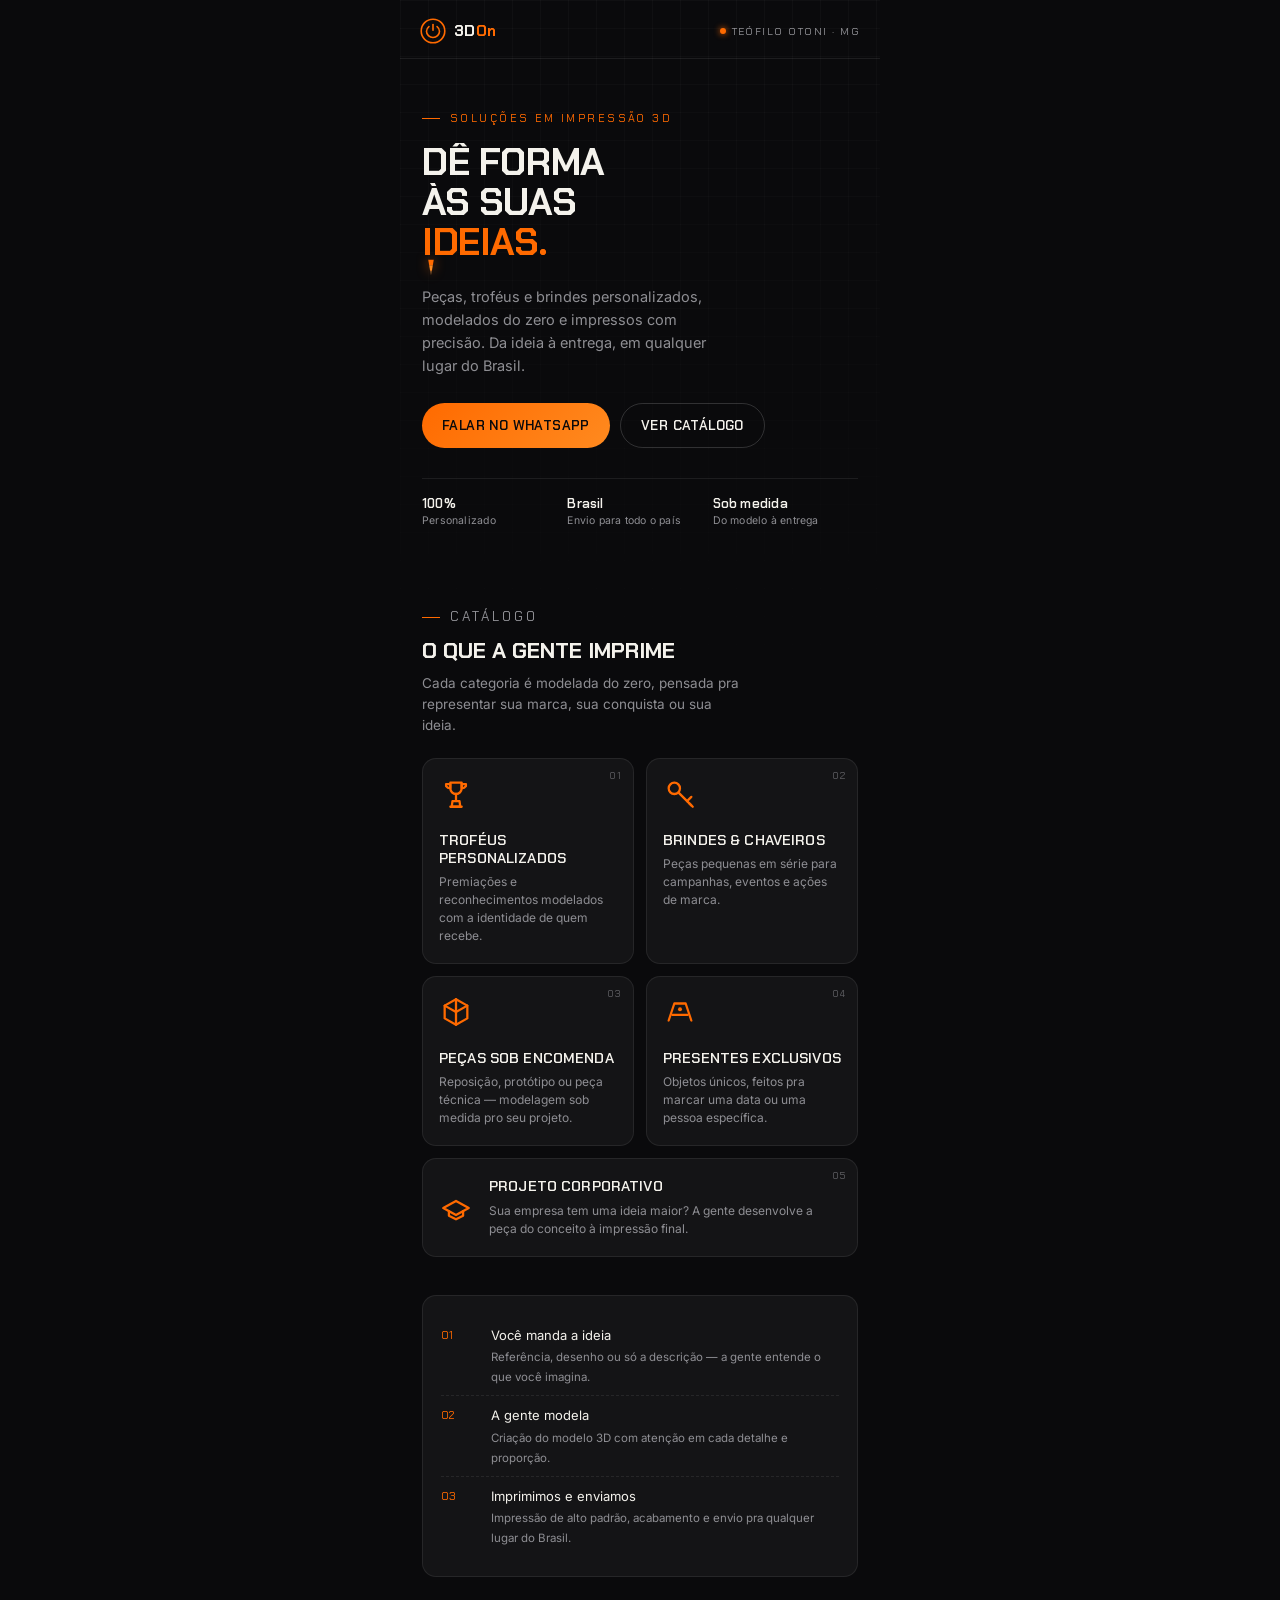
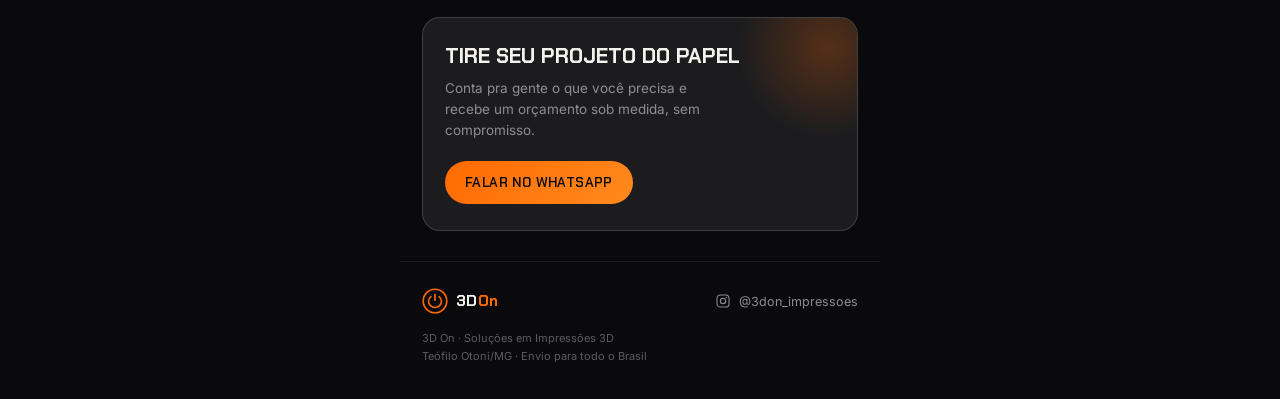
==== index.html @ 4af3b820 "Add 3D On static site" ====
<!DOCTYPE html>
<html lang="pt-BR">

<head>
  <meta charset="UTF-8">
  <meta name="viewport" content="width=device-width, initial-scale=1.0, maximum-scale=1">
  <title>3D On Impressões · Impressão 3D em Teófilo Otoni/MG</title>
  <link rel="preconnect" href="https://fonts.googleapis.com">
  <link rel="preconnect" href="https://fonts.gstatic.com" crossorigin>
  <link
    href="https://fonts.googleapis.com/css2?family=Chakra+Petch:wght@400;500;600;700&family=Inter:wght@400;500;600;700;800&display=swap"
    rel="stylesheet">
  <style>
    :root {
      --bg: #0a0a0c;
      --surface: #141416;
      --surface-2: #1c1c1f;
      --line: rgba(255, 255, 255, .08);
      --line-strong: rgba(255, 255, 255, .16);
      --orange: #ff6a00;
      --orange-2: #ffa64d;
      --white: #f4f2ec;
      --gray: #8e8e93;
      --gray-dim: #5c5c60;
      --radius: 14px;
      --maxw: 480px;
    }

    * {
      margin: 0;
      padding: 0;
      box-sizing: border-box;
    }

    html {
      background: var(--bg);
    }

    body {
      background: var(--bg);
      color: var(--white);
      font-family: 'Inter', sans-serif;
      -webkit-font-smoothing: antialiased;
      max-width: var(--maxw);
      margin: 0 auto;
      position: relative;
      overflow-x: hidden;
    }

    /* faint build-plate grid, always present, ties every section to the print bed */
    body::before {
      content: '';
      position: fixed;
      inset: 0;
      max-width: var(--maxw);
      margin: 0 auto;
      background-image:
        linear-gradient(var(--line) 1px, transparent 1px),
        linear-gradient(90deg, var(--line) 1px, transparent 1px);
      background-size: 28px 28px;
      opacity: .35;
      pointer-events: none;
      z-index: 0;
      mask-image: linear-gradient(to bottom, black, transparent 85%);
    }

    a {
      color: inherit;
      text-decoration: none;
    }

    section {
      position: relative;
      z-index: 1;
    }

    /* ---------- TOP BAR ---------- */
    .topbar {
      display: flex;
      align-items: center;
      justify-content: space-between;
      padding: 18px 20px 14px;
      border-bottom: 1px solid var(--line);
    }

    .topbar-loc {
      font-family: 'Chakra Petch', sans-serif;
      font-size: 10.5px;
      letter-spacing: .14em;
      text-transform: uppercase;
      color: var(--gray);
      display: flex;
      align-items: center;
      gap: 6px;
    }

    .topbar-loc .dot {
      width: 6px;
      height: 6px;
      border-radius: 50%;
      background: var(--orange);
      box-shadow: 0 0 6px var(--orange);
      animation: pulse 2.4s ease-in-out infinite;
    }

    @keyframes pulse {

      0%,
      100% {
        opacity: 1
      }

      50% {
        opacity: .35
      }
    }

    .logo-mark {
      display: flex;
      align-items: center;
      gap: 8px;
    }

    .logo-mark svg {
      width: 26px;
      height: 26px;
      display: block;
    }

    .logo-mark span {
      font-family: 'Chakra Petch', sans-serif;
      font-weight: 700;
      font-size: 15px;
      letter-spacing: .02em;
    }

    .logo-mark span b {
      color: var(--orange);
      font-weight: 700;
    }

    /* ---------- HERO ---------- */
    .hero {
      padding: 52px 22px 34px;
    }

    .eyebrow {
      font-family: 'Chakra Petch', sans-serif;
      font-size: 11px;
      letter-spacing: .22em;
      text-transform: uppercase;
      color: var(--orange);
      margin-bottom: 18px;
      display: flex;
      align-items: center;
      gap: 10px;
    }

    .eyebrow::before {
      content: '';
      width: 18px;
      height: 1px;
      background: var(--orange);
    }

    .print-heading {
      font-family: 'Chakra Petch', sans-serif;
      font-weight: 700;
      font-size: 38px;
      line-height: 1.05;
      letter-spacing: -.01em;
      position: relative;
      text-transform: uppercase;
    }

    .print-heading .row {
      overflow: hidden;
      height: 0;
      animation: openRow .01s linear forwards;
    }

    .print-heading .row span {
      display: block;
      clip-path: inset(0 0 100% 0);
      animation: layerReveal .55s cubic-bezier(.2, .7, .2, 1) forwards;
      animation-delay: calc(var(--i) * .32s + .15s);
    }

    .print-heading .row {
      animation-delay: calc(var(--i) * .32s + .1s);
    }

    @keyframes openRow {
      to {
        height: auto;
      }
    }

    @keyframes layerReveal {
      to {
        clip-path: inset(0 0 0 0);
      }
    }

    .print-heading .accent {
      color: var(--orange);
    }

    .nozzle {
      position: absolute;
      left: -2px;
      top: -6px;
      width: 0;
      height: 0;
      animation: nozzleTravel 1.1s cubic-bezier(.2, .7, .2, 1) forwards;
      animation-delay: .1s;
      z-index: 2;
    }

    .nozzle svg {
      width: 22px;
      height: 22px;
      filter: drop-shadow(0 0 6px rgba(255, 106, 0, .7));
    }

    @keyframes nozzleTravel {
      0% {
        top: -6px;
      }

      100% {
        top: 104px;
      }
    }

    @media (max-width:380px) {
      .print-heading {
        font-size: 32px;
      }

      @keyframes nozzleTravel {
        0% {
          top: -6px;
        }

        100% {
          top: 92px;
        }
      }
    }

    @media (prefers-reduced-motion: reduce) {

      .print-heading .row,
      .print-heading .row span,
      .nozzle {
        animation: none !important;
        height: auto !important;
        clip-path: none !important;
      }

      .nozzle {
        display: none;
      }
    }

    .hero-sub {
      margin-top: 22px;
      color: var(--gray);
      font-size: 14.5px;
      line-height: 1.6;
      max-width: 34ch;
    }

    .hero-actions {
      margin-top: 26px;
      display: flex;
      gap: 10px;
      flex-wrap: wrap;
    }

    .btn {
      font-family: 'Chakra Petch', sans-serif;
      font-size: 13.5px;
      font-weight: 600;
      letter-spacing: .03em;
      text-transform: uppercase;
      padding: 13px 20px;
      border-radius: 999px;
      display: inline-flex;
      align-items: center;
      gap: 8px;
      transition: transform .15s ease, opacity .15s ease;
    }

    .btn:active {
      transform: scale(.97);
    }

    .btn-primary {
      background: linear-gradient(135deg, var(--orange), #ff8a1f);
      color: #0a0a0c;
    }

    .btn-ghost {
      border: 1px solid var(--line-strong);
      color: var(--white);
    }

    .hero-badges {
      margin-top: 30px;
      display: flex;
      gap: 0;
      border-top: 1px solid var(--line);
      padding-top: 16px;
    }

    .hero-badges div {
      flex: 1;
      font-size: 10.5px;
      color: var(--gray);
      letter-spacing: .02em;
      padding-right: 10px;
    }

    .hero-badges b {
      display: block;
      font-family: 'Chakra Petch', sans-serif;
      color: var(--white);
      font-size: 13px;
      font-weight: 600;
      margin-bottom: 2px;
    }

    /* ---------- SECTION HEAD ---------- */
    .section-head {
      padding: 38px 22px 4px;
    }

    .section-head .eyebrow {
      margin-bottom: 8px;
    }

    .section-head h2 {
      font-family: 'Chakra Petch', sans-serif;
      font-size: 22px;
      font-weight: 700;
      text-transform: uppercase;
    }

    .section-head p {
      margin-top: 8px;
      color: var(--gray);
      font-size: 13.5px;
      line-height: 1.55;
      max-width: 36ch;
    }

    /* ---------- CATALOG ---------- */
    .catalog {
      padding: 18px 22px 8px;
      display: grid;
      grid-template-columns: 1fr 1fr;
      gap: 12px;
    }

    .cat-card {
      background: var(--surface);
      border: 1px solid var(--line);
      border-radius: var(--radius);
      padding: 18px 16px;
      position: relative;
      overflow: hidden;
    }

    .cat-card::after {
      content: attr(data-n);
      position: absolute;
      top: 10px;
      right: 12px;
      font-family: 'Chakra Petch', sans-serif;
      font-size: 10px;
      color: var(--gray-dim);
      letter-spacing: .05em;
    }

    .cat-card .icon {
      width: 34px;
      height: 34px;
      margin-bottom: 16px;
      color: var(--orange);
    }

    .cat-card h3 {
      font-family: 'Chakra Petch', sans-serif;
      font-size: 14.5px;
      font-weight: 600;
      text-transform: uppercase;
      letter-spacing: .01em;
      line-height: 1.25;
      margin-bottom: 6px;
    }

    .cat-card p {
      font-size: 12px;
      color: var(--gray);
      line-height: 1.5;
    }

    .cat-card.wide {
      grid-column: 1 / -1;
      display: flex;
      align-items: center;
      gap: 16px;
    }

    .cat-card.wide .icon {
      margin-bottom: 0;
      flex-shrink: 0;
    }

    /* ---------- PROCESS STRIP ---------- */
    .process {
      margin: 30px 22px 8px;
      background: var(--surface);
      border: 1px solid var(--line);
      border-radius: var(--radius);
      padding: 20px 18px;
    }

    .process-row {
      display: flex;
      align-items: flex-start;
      gap: 12px;
      padding: 10px 0;
    }

    .process-row+.process-row {
      border-top: 1px dashed var(--line);
    }

    .process-row .layer {
      font-family: 'Chakra Petch', sans-serif;
      font-size: 11px;
      color: var(--orange);
      width: 38px;
      flex-shrink: 0;
      padding-top: 2px;
    }

    .process-row div p {
      font-size: 13px;
      line-height: 1.5;
      color: var(--white);
    }

    .process-row div span {
      font-size: 11.5px;
      color: var(--gray);
    }

    /* ---------- CTA ---------- */
    .cta {
      margin: 40px 22px 30px;
      background: var(--surface-2);
      border: 1px solid var(--line-strong);
      border-radius: 18px;
      padding: 26px 22px;
      text-align: left;
      position: relative;
      overflow: hidden;
    }

    .cta::before {
      content: '';
      position: absolute;
      width: 180px;
      height: 180px;
      background: radial-gradient(circle, rgba(255, 106, 0, .25), transparent 70%);
      top: -60px;
      right: -60px;
    }

    .cta h2 {
      font-family: 'Chakra Petch', sans-serif;
      font-size: 21px;
      font-weight: 700;
      text-transform: uppercase;
      line-height: 1.15;
      position: relative;
    }

    .cta p {
      margin-top: 10px;
      color: var(--gray);
      font-size: 13.5px;
      line-height: 1.55;
      max-width: 32ch;
      position: relative;
    }

    .cta .hero-actions {
      margin-top: 20px;
      position: relative;
    }

    /* ---------- FOOTER ---------- */
    footer {
      padding: 26px 22px 34px;
      border-top: 1px solid var(--line);
    }

    .footer-top {
      display: flex;
      align-items: center;
      justify-content: space-between;
      margin-bottom: 16px;
    }

    .footer-social {
      display: flex;
      align-items: center;
      gap: 8px;
      color: var(--gray);
      font-size: 12.5px;
    }

    .footer-social svg {
      width: 16px;
      height: 16px;
    }

    footer .meta {
      font-size: 11px;
      color: var(--gray-dim);
      line-height: 1.6;
    }
  </style>
</head>

<body>

  <div class="topbar">
    <div class="logo-mark">
      <svg viewBox="0 0 32 32" fill="none" xmlns="http://www.w3.org/2000/svg">
        <circle cx="16" cy="16" r="14.5" stroke="#ff6a00" stroke-width="2" />
        <path d="M16 8V15" stroke="#ff6a00" stroke-width="2" stroke-linecap="round" />
        <path d="M11 10.5C9.2 11.9 8 14 8 16.4C8 20.6 11.6 24 16 24C20.4 24 24 20.6 24 16.4C24 14 22.8 11.9 21 10.5"
          stroke="#ff6a00" stroke-width="2" stroke-linecap="round" />
      </svg>
      <span>3D<b>On</b></span>
    </div>
    <div class="topbar-loc"><span class="dot"></span>Teófilo Otoni · MG</div>
  </div>

  <section class="hero">
    <p class="eyebrow">Soluções em impressão 3D</p>
    <h1 class="print-heading">
      <span class="row" style="--i:0"><span>Dê forma</span></span>
      <span class="row" style="--i:1"><span>às suas</span></span>
      <span class="row" style="--i:2"><span class="accent">ideias.</span></span>
      <span class="nozzle" aria-hidden="true">
        <svg viewBox="0 0 24 24" fill="none" xmlns="http://www.w3.org/2000/svg">
          <path d="M9 3H15L14 9H10L9 3Z" fill="#ff6a00" />
          <path d="M10 9H14L13 15H11L10 9Z" fill="#ff8a1f" />
          <path d="M11.5 15H12.5L12 20L11.5 15Z" fill="#ffa64d" />
        </svg>
      </span>
    </h1>
    <p class="hero-sub">Peças, troféus e brindes personalizados, modelados do zero e impressos com precisão. Da ideia à
      entrega, em qualquer lugar do Brasil.</p>
    <div class="hero-actions">
      <a class="btn btn-primary"
        href="https://wa.me/5533900000000?text=Ol%C3%A1!%20Quero%20fazer%20um%20or%C3%A7amento%20com%20a%203D%20On."
        target="_blank" rel="noopener">
        Falar no WhatsApp
      </a>
      <a class="btn btn-ghost" href="#catalogo">Ver catálogo</a>
    </div>
    <div class="hero-badges">
      <div><b>100%</b>Personalizado</div>
      <div><b>Brasil</b>Envio para todo o país</div>
      <div><b>Sob medida</b>Do modelo à entrega</div>
    </div>
  </section>

  <div class="section-head" id="catalogo">
    <p class="eyebrow">Catálogo</p>
    <h2>O que a gente imprime</h2>
    <p>Cada categoria é modelada do zero, pensada pra representar sua marca, sua conquista ou sua ideia.</p>
  </div>

  <div class="catalog">
    <div class="cat-card" data-n="01">
      <svg class="icon" viewBox="0 0 24 24" fill="none" stroke="currentColor" stroke-width="1.6" stroke-linecap="round"
        stroke-linejoin="round">
        <path d="M8 4H16V8C16 10.2 14.2 12 12 12C9.8 12 8 10.2 8 8V4Z" />
        <path d="M12 12V17" />
        <path d="M8 21H16" />
        <path d="M9.5 17H14.5L15 21H9L9.5 17Z" />
        <path d="M5 5H8V8C8 8 6 8 5 6.5V5Z" />
        <path d="M19 5H16V8C16 8 18 8 19 6.5V5Z" />
      </svg>
      <h3>Troféus personalizados</h3>
      <p>Premiações e reconhecimentos modelados com a identidade de quem recebe.</p>
    </div>

    <div class="cat-card" data-n="02">
      <svg class="icon" viewBox="0 0 24 24" fill="none" stroke="currentColor" stroke-width="1.6" stroke-linecap="round"
        stroke-linejoin="round">
        <circle cx="8" cy="8" r="4" />
        <path d="M11 11L20 20" />
        <path d="M17 17L20 14" />
        <path d="M18.5 18.5L21 21" />
      </svg>
      <h3>Brindes &amp; chaveiros</h3>
      <p>Peças pequenas em série para campanhas, eventos e ações de marca.</p>
    </div>

    <div class="cat-card" data-n="03">
      <svg class="icon" viewBox="0 0 24 24" fill="none" stroke="currentColor" stroke-width="1.6" stroke-linecap="round"
        stroke-linejoin="round">
        <path d="M12 3L20 7.5V16.5L12 21L4 16.5V7.5L12 3Z" />
        <path d="M12 3V12" />
        <path d="M4 7.5L12 12L20 7.5" />
        <path d="M12 12V21" />
      </svg>
      <h3>Peças sob encomenda</h3>
      <p>Reposição, protótipo ou peça técnica — modelagem sob medida pro seu projeto.</p>
    </div>

    <div class="cat-card" data-n="04">
      <svg class="icon" viewBox="0 0 24 24" fill="none" stroke="currentColor" stroke-width="1.6" stroke-linecap="round"
        stroke-linejoin="round">
        <path d="M4 18L8 6H16L20 18" />
        <path d="M6.5 14H17.5" />
        <circle cx="12" cy="10" r="1.4" fill="currentColor" stroke="none" />
      </svg>
      <h3>Presentes exclusivos</h3>
      <p>Objetos únicos, feitos pra marcar uma data ou uma pessoa específica.</p>
    </div>

    <div class="cat-card wide" data-n="05">
      <svg class="icon" viewBox="0 0 24 24" fill="none" stroke="currentColor" stroke-width="1.6" stroke-linecap="round"
        stroke-linejoin="round">
        <path d="M3 12L12 7L21 12L12 17L3 12Z" />
        <path d="M7 14.2V17.5L12 20L17 17.5V14.2" />
      </svg>
      <div>
        <h3>Projeto corporativo</h3>
        <p>Sua empresa tem uma ideia maior? A gente desenvolve a peça do conceito à impressão final.</p>
      </div>
    </div>
  </div>

  <div class="process">
    <div class="process-row">
      <span class="layer">01</span>
      <div>
        <p>Você manda a ideia</p><span>Referência, desenho ou só a descrição — a gente entende o que você
          imagina.</span>
      </div>
    </div>
    <div class="process-row">
      <span class="layer">02</span>
      <div>
        <p>A gente modela</p><span>Criação do modelo 3D com atenção em cada detalhe e proporção.</span>
      </div>
    </div>
    <div class="process-row">
      <span class="layer">03</span>
      <div>
        <p>Imprimimos e enviamos</p><span>Impressão de alto padrão, acabamento e envio pra qualquer lugar do
          Brasil.</span>
      </div>
    </div>
  </div>

  <div class="cta">
    <h2>Tire seu projeto do papel</h2>
    <p>Conta pra gente o que você precisa e recebe um orçamento sob medida, sem compromisso.</p>
    <div class="hero-actions">
      <a class="btn btn-primary"
        href="https://wa.me/5533900000000?text=Ol%C3%A1!%20Quero%20fazer%20um%20or%C3%A7amento%20com%20a%203D%20On."
        target="_blank" rel="noopener">
        Falar no WhatsApp
      </a>
    </div>
  </div>

  <footer>
    <div class="footer-top">
      <div class="logo-mark">
        <svg viewBox="0 0 32 32" fill="none" xmlns="http://www.w3.org/2000/svg">
          <circle cx="16" cy="16" r="14.5" stroke="#ff6a00" stroke-width="2" />
          <path d="M16 8V15" stroke="#ff6a00" stroke-width="2" stroke-linecap="round" />
          <path d="M11 10.5C9.2 11.9 8 14 8 16.4C8 20.6 11.6 24 16 24C20.4 24 24 20.6 24 16.4C24 14 22.8 11.9 21 10.5"
            stroke="#ff6a00" stroke-width="2" stroke-linecap="round" />
        </svg>
        <span>3D<b>On</b></span>
      </div>
      <a class="footer-social" href="https://www.instagram.com/3don_impressoes" target="_blank" rel="noopener">
        <svg viewBox="0 0 24 24" fill="none" stroke="currentColor" stroke-width="1.6">
          <rect x="3" y="3" width="18" height="18" rx="5" />
          <circle cx="12" cy="12" r="4" />
          <circle cx="17.2" cy="6.8" r="1" fill="currentColor" stroke="none" />
        </svg>
        @3don_impressoes
      </a>
    </div>
    <p class="meta">3D On · Soluções em Impressões 3D<br>Teófilo Otoni/MG · Envio para todo o Brasil</p>
  </footer>

</body>

</html>
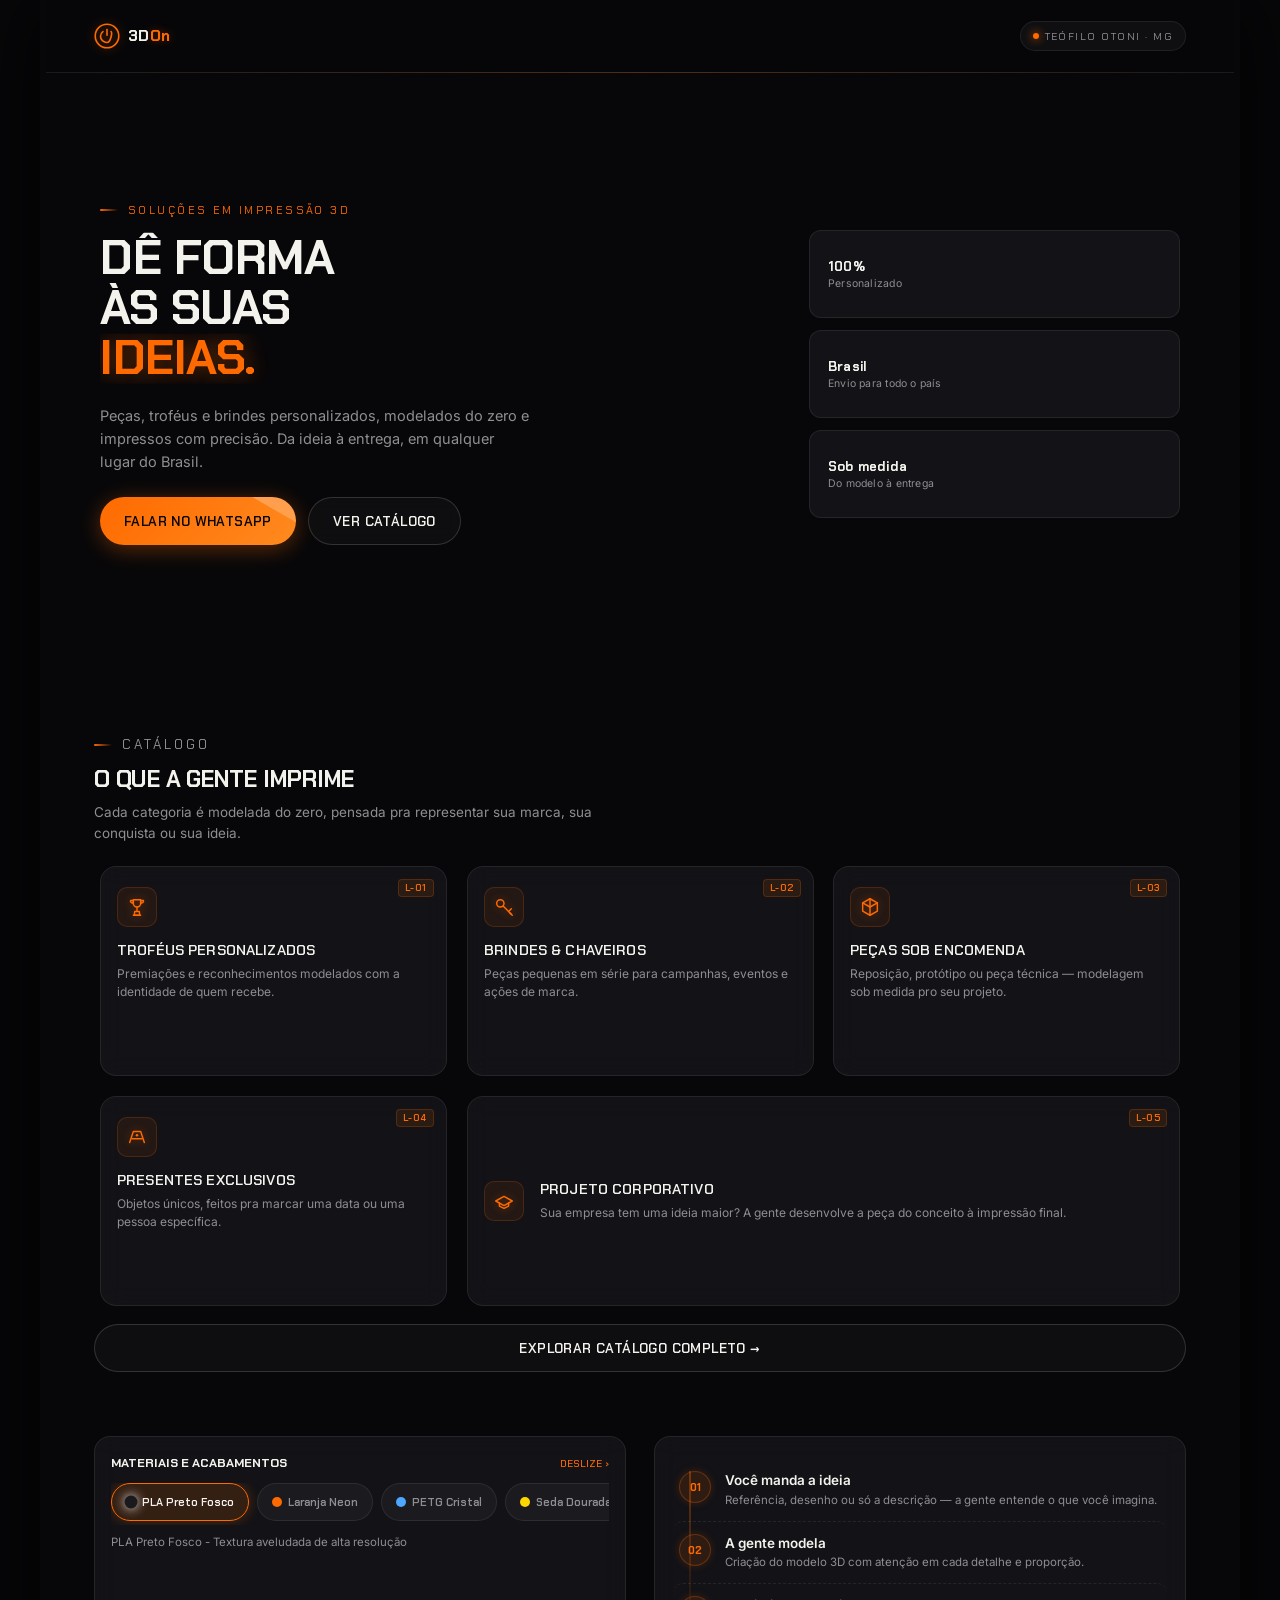
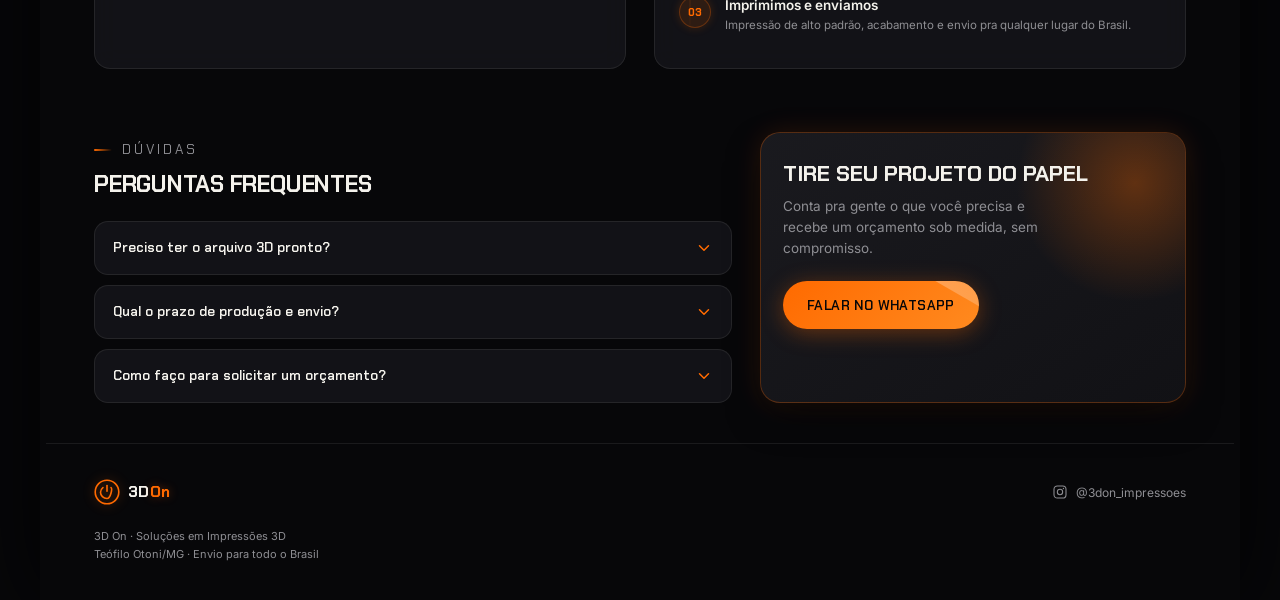
==== commit eeffb82b: "Publish 3D On static site" ====
--- a/index.html
+++ b/index.html
@@ -4,713 +4,1966 @@
 <head>
   <meta charset="UTF-8">
   <meta name="viewport" content="width=device-width, initial-scale=1.0, maximum-scale=1">
-  <title>3D On Impressões · Impressão 3D em Teófilo Otoni/MG</title>
+  <title>3D On Impressões · Impressão 3D e Catálogo de Produtos em Teófilo Otoni/MG</title>
+  <meta name="description" content="Impressão 3D personalizada e catálogo de produtos em Teófilo Otoni/MG. Troféus, brindes, peças sob encomenda e projetos corporativos. Envio para todo o Brasil.">
+  <link rel="icon" href="assets/icons/favicon.svg" type="image/svg+xml">
   <link rel="preconnect" href="https://fonts.googleapis.com">
   <link rel="preconnect" href="https://fonts.gstatic.com" crossorigin>
   <link
     href="https://fonts.googleapis.com/css2?family=Chakra+Petch:wght@400;500;600;700&family=Inter:wght@400;500;600;700;800&display=swap"
     rel="stylesheet">
-  <style>
-    :root {
-      --bg: #0a0a0c;
-      --surface: #141416;
-      --surface-2: #1c1c1f;
-      --line: rgba(255, 255, 255, .08);
-      --line-strong: rgba(255, 255, 255, .16);
-      --orange: #ff6a00;
-      --orange-2: #ffa64d;
-      --white: #f4f2ec;
-      --gray: #8e8e93;
-      --gray-dim: #5c5c60;
-      --radius: 14px;
-      --maxw: 480px;
-    }
-
-    * {
-      margin: 0;
-      padding: 0;
-      box-sizing: border-box;
-    }
-
-    html {
-      background: var(--bg);
-    }
-
-    body {
-      background: var(--bg);
-      color: var(--white);
-      font-family: 'Inter', sans-serif;
-      -webkit-font-smoothing: antialiased;
-      max-width: var(--maxw);
-      margin: 0 auto;
-      position: relative;
-      overflow-x: hidden;
-    }
-
-    /* faint build-plate grid, always present, ties every section to the print bed */
-    body::before {
-      content: '';
-      position: fixed;
-      inset: 0;
-      max-width: var(--maxw);
-      margin: 0 auto;
-      background-image:
-        linear-gradient(var(--line) 1px, transparent 1px),
-        linear-gradient(90deg, var(--line) 1px, transparent 1px);
-      background-size: 28px 28px;
-      opacity: .35;
-      pointer-events: none;
-      z-index: 0;
-      mask-image: linear-gradient(to bottom, black, transparent 85%);
-    }
-
-    a {
-      color: inherit;
-      text-decoration: none;
-    }
-
-    section {
-      position: relative;
-      z-index: 1;
-    }
-
-    /* ---------- TOP BAR ---------- */
-    .topbar {
-      display: flex;
-      align-items: center;
-      justify-content: space-between;
-      padding: 18px 20px 14px;
-      border-bottom: 1px solid var(--line);
-    }
-
-    .topbar-loc {
-      font-family: 'Chakra Petch', sans-serif;
-      font-size: 10.5px;
-      letter-spacing: .14em;
-      text-transform: uppercase;
-      color: var(--gray);
-      display: flex;
-      align-items: center;
-      gap: 6px;
-    }
-
-    .topbar-loc .dot {
-      width: 6px;
-      height: 6px;
-      border-radius: 50%;
-      background: var(--orange);
-      box-shadow: 0 0 6px var(--orange);
-      animation: pulse 2.4s ease-in-out infinite;
-    }
-
-    @keyframes pulse {
-
-      0%,
-      100% {
-        opacity: 1
-      }
-
-      50% {
-        opacity: .35
-      }
-    }
-
-    .logo-mark {
-      display: flex;
-      align-items: center;
-      gap: 8px;
-    }
-
-    .logo-mark svg {
-      width: 26px;
-      height: 26px;
-      display: block;
-    }
-
-    .logo-mark span {
-      font-family: 'Chakra Petch', sans-serif;
-      font-weight: 700;
-      font-size: 15px;
-      letter-spacing: .02em;
-    }
-
-    .logo-mark span b {
-      color: var(--orange);
-      font-weight: 700;
-    }
-
-    /* ---------- HERO ---------- */
-    .hero {
-      padding: 52px 22px 34px;
-    }
-
-    .eyebrow {
-      font-family: 'Chakra Petch', sans-serif;
-      font-size: 11px;
-      letter-spacing: .22em;
-      text-transform: uppercase;
-      color: var(--orange);
-      margin-bottom: 18px;
-      display: flex;
-      align-items: center;
-      gap: 10px;
-    }
-
-    .eyebrow::before {
-      content: '';
-      width: 18px;
-      height: 1px;
-      background: var(--orange);
-    }
-
-    .print-heading {
-      font-family: 'Chakra Petch', sans-serif;
-      font-weight: 700;
-      font-size: 38px;
-      line-height: 1.05;
-      letter-spacing: -.01em;
-      position: relative;
-      text-transform: uppercase;
-    }
-
-    .print-heading .row {
-      overflow: hidden;
-      height: 0;
-      animation: openRow .01s linear forwards;
-    }
-
-    .print-heading .row span {
-      display: block;
-      clip-path: inset(0 0 100% 0);
-      animation: layerReveal .55s cubic-bezier(.2, .7, .2, 1) forwards;
-      animation-delay: calc(var(--i) * .32s + .15s);
-    }
-
-    .print-heading .row {
-      animation-delay: calc(var(--i) * .32s + .1s);
-    }
-
-    @keyframes openRow {
-      to {
-        height: auto;
-      }
-    }
-
-    @keyframes layerReveal {
-      to {
-        clip-path: inset(0 0 0 0);
-      }
-    }
-
-    .print-heading .accent {
-      color: var(--orange);
-    }
-
-    .nozzle {
-      position: absolute;
-      left: -2px;
-      top: -6px;
-      width: 0;
-      height: 0;
-      animation: nozzleTravel 1.1s cubic-bezier(.2, .7, .2, 1) forwards;
-      animation-delay: .1s;
-      z-index: 2;
-    }
-
-    .nozzle svg {
-      width: 22px;
-      height: 22px;
-      filter: drop-shadow(0 0 6px rgba(255, 106, 0, .7));
-    }
-
-    @keyframes nozzleTravel {
-      0% {
-        top: -6px;
-      }
-
-      100% {
-        top: 104px;
-      }
-    }
-
-    @media (max-width:380px) {
-      .print-heading {
-        font-size: 32px;
-      }
-
-      @keyframes nozzleTravel {
-        0% {
-          top: -6px;
-        }
-
-        100% {
-          top: 92px;
-        }
-      }
-    }
-
-    @media (prefers-reduced-motion: reduce) {
-
-      .print-heading .row,
-      .print-heading .row span,
-      .nozzle {
-        animation: none !important;
-        height: auto !important;
-        clip-path: none !important;
-      }
-
-      .nozzle {
-        display: none;
-      }
-    }
-
-    .hero-sub {
-      margin-top: 22px;
-      color: var(--gray);
-      font-size: 14.5px;
-      line-height: 1.6;
-      max-width: 34ch;
-    }
-
-    .hero-actions {
-      margin-top: 26px;
-      display: flex;
-      gap: 10px;
-      flex-wrap: wrap;
-    }
-
-    .btn {
-      font-family: 'Chakra Petch', sans-serif;
-      font-size: 13.5px;
-      font-weight: 600;
-      letter-spacing: .03em;
-      text-transform: uppercase;
-      padding: 13px 20px;
-      border-radius: 999px;
-      display: inline-flex;
-      align-items: center;
-      gap: 8px;
-      transition: transform .15s ease, opacity .15s ease;
-    }
-
-    .btn:active {
-      transform: scale(.97);
-    }
-
-    .btn-primary {
-      background: linear-gradient(135deg, var(--orange), #ff8a1f);
-      color: #0a0a0c;
-    }
-
-    .btn-ghost {
-      border: 1px solid var(--line-strong);
-      color: var(--white);
-    }
-
-    .hero-badges {
-      margin-top: 30px;
-      display: flex;
-      gap: 0;
-      border-top: 1px solid var(--line);
-      padding-top: 16px;
-    }
-
-    .hero-badges div {
-      flex: 1;
-      font-size: 10.5px;
-      color: var(--gray);
-      letter-spacing: .02em;
-      padding-right: 10px;
-    }
-
-    .hero-badges b {
-      display: block;
-      font-family: 'Chakra Petch', sans-serif;
-      color: var(--white);
-      font-size: 13px;
-      font-weight: 600;
-      margin-bottom: 2px;
-    }
-
-    /* ---------- SECTION HEAD ---------- */
-    .section-head {
-      padding: 38px 22px 4px;
-    }
-
-    .section-head .eyebrow {
-      margin-bottom: 8px;
-    }
-
-    .section-head h2 {
-      font-family: 'Chakra Petch', sans-serif;
-      font-size: 22px;
-      font-weight: 700;
-      text-transform: uppercase;
-    }
-
-    .section-head p {
-      margin-top: 8px;
-      color: var(--gray);
-      font-size: 13.5px;
-      line-height: 1.55;
-      max-width: 36ch;
-    }
-
-    /* ---------- CATALOG ---------- */
-    .catalog {
-      padding: 18px 22px 8px;
-      display: grid;
-      grid-template-columns: 1fr 1fr;
-      gap: 12px;
-    }
-
-    .cat-card {
-      background: var(--surface);
-      border: 1px solid var(--line);
-      border-radius: var(--radius);
-      padding: 18px 16px;
-      position: relative;
-      overflow: hidden;
-    }
-
-    .cat-card::after {
-      content: attr(data-n);
-      position: absolute;
-      top: 10px;
-      right: 12px;
-      font-family: 'Chakra Petch', sans-serif;
-      font-size: 10px;
-      color: var(--gray-dim);
-      letter-spacing: .05em;
-    }
-
-    .cat-card .icon {
-      width: 34px;
-      height: 34px;
-      margin-bottom: 16px;
-      color: var(--orange);
-    }
-
-    .cat-card h3 {
-      font-family: 'Chakra Petch', sans-serif;
-      font-size: 14.5px;
-      font-weight: 600;
-      text-transform: uppercase;
-      letter-spacing: .01em;
-      line-height: 1.25;
-      margin-bottom: 6px;
-    }
-
-    .cat-card p {
-      font-size: 12px;
-      color: var(--gray);
-      line-height: 1.5;
-    }
-
-    .cat-card.wide {
-      grid-column: 1 / -1;
-      display: flex;
-      align-items: center;
-      gap: 16px;
-    }
-
-    .cat-card.wide .icon {
-      margin-bottom: 0;
-      flex-shrink: 0;
-    }
-
-    /* ---------- PROCESS STRIP ---------- */
-    .process {
-      margin: 30px 22px 8px;
-      background: var(--surface);
-      border: 1px solid var(--line);
-      border-radius: var(--radius);
-      padding: 20px 18px;
-    }
-
-    .process-row {
-      display: flex;
-      align-items: flex-start;
-      gap: 12px;
-      padding: 10px 0;
-    }
-
-    .process-row+.process-row {
-      border-top: 1px dashed var(--line);
-    }
-
-    .process-row .layer {
-      font-family: 'Chakra Petch', sans-serif;
-      font-size: 11px;
-      color: var(--orange);
-      width: 38px;
-      flex-shrink: 0;
-      padding-top: 2px;
-    }
-
-    .process-row div p {
-      font-size: 13px;
-      line-height: 1.5;
-      color: var(--white);
-    }
-
-    .process-row div span {
-      font-size: 11.5px;
-      color: var(--gray);
-    }
-
-    /* ---------- CTA ---------- */
-    .cta {
-      margin: 40px 22px 30px;
-      background: var(--surface-2);
-      border: 1px solid var(--line-strong);
-      border-radius: 18px;
-      padding: 26px 22px;
-      text-align: left;
-      position: relative;
-      overflow: hidden;
-    }
-
-    .cta::before {
-      content: '';
-      position: absolute;
-      width: 180px;
-      height: 180px;
-      background: radial-gradient(circle, rgba(255, 106, 0, .25), transparent 70%);
-      top: -60px;
-      right: -60px;
-    }
-
-    .cta h2 {
-      font-family: 'Chakra Petch', sans-serif;
-      font-size: 21px;
-      font-weight: 700;
-      text-transform: uppercase;
-      line-height: 1.15;
-      position: relative;
-    }
-
-    .cta p {
-      margin-top: 10px;
-      color: var(--gray);
-      font-size: 13.5px;
-      line-height: 1.55;
-      max-width: 32ch;
-      position: relative;
-    }
-
-    .cta .hero-actions {
-      margin-top: 20px;
-      position: relative;
-    }
-
-    /* ---------- FOOTER ---------- */
-    footer {
-      padding: 26px 22px 34px;
-      border-top: 1px solid var(--line);
-    }
-
-    .footer-top {
-      display: flex;
-      align-items: center;
-      justify-content: space-between;
-      margin-bottom: 16px;
-    }
-
-    .footer-social {
-      display: flex;
-      align-items: center;
-      gap: 8px;
-      color: var(--gray);
-      font-size: 12.5px;
-    }
-
-    .footer-social svg {
-      width: 16px;
-      height: 16px;
-    }
-
-    footer .meta {
-      font-size: 11px;
-      color: var(--gray-dim);
-      line-height: 1.6;
-    }
-  </style>
+  <link rel="stylesheet" href="style.css">
+  <script src="script.js" defer></script>
 </head>
 
-<body>
-
+<body id="topo" data-view="home">
+
+  <!-- Scroll Progress Bar -->
+  <div class="scroll-progress"><div class="scroll-progress-fill" id="scrollFill"></div></div>
+
+  <!-- Sticky Top Bar -->
   <div class="topbar">
+    <a href="#inicio" class="back-btn ripple-host" id="backBtn" aria-label="Voltar para Início">
+      ← Início
+    </a>
     <div class="logo-mark">
       <svg viewBox="0 0 32 32" fill="none" xmlns="http://www.w3.org/2000/svg">
         <circle cx="16" cy="16" r="14.5" stroke="#ff6a00" stroke-width="2" />
         <path d="M16 8V15" stroke="#ff6a00" stroke-width="2" stroke-linecap="round" />
-        <path d="M11 10.5C9.2 11.9 8 14 8 16.4C8 20.6 11.6 24 16 24C20.4 24 24 20.6 24 16.4C24 14 22.8 11.9 21 10.5"
+        <path d="M11 10.5C9.2 11.9 8 14 8 16.4C8 20.6 11.6 24 16 24C20.4 24 22.8 11.9 21 10.5"
           stroke="#ff6a00" stroke-width="2" stroke-linecap="round" />
       </svg>
       <span>3D<b>On</b></span>
     </div>
-    <div class="topbar-loc"><span class="dot"></span>Teófilo Otoni · MG</div>
+    <div class="topbar-loc" id="topbarLoc"><span class="dot"></span>Teófilo Otoni · MG</div>
   </div>
 
+  <!-- HOME VIEW MAIN -->
+  <main class="home-main" id="viewHome">
+
+
+
+  <!-- Hero Section -->
   <section class="hero">
-    <p class="eyebrow">Soluções em impressão 3D</p>
-    <h1 class="print-heading">
-      <span class="row" style="--i:0"><span>Dê forma</span></span>
-      <span class="row" style="--i:1"><span>às suas</span></span>
-      <span class="row" style="--i:2"><span class="accent">ideias.</span></span>
-      <span class="nozzle" aria-hidden="true">
-        <svg viewBox="0 0 24 24" fill="none" xmlns="http://www.w3.org/2000/svg">
-          <path d="M9 3H15L14 9H10L9 3Z" fill="#ff6a00" />
-          <path d="M10 9H14L13 15H11L10 9Z" fill="#ff8a1f" />
-          <path d="M11.5 15H12.5L12 20L11.5 15Z" fill="#ffa64d" />
-        </svg>
-      </span>
-    </h1>
-    <p class="hero-sub">Peças, troféus e brindes personalizados, modelados do zero e impressos com precisão. Da ideia à
-      entrega, em qualquer lugar do Brasil.</p>
+    <div class="hero-copy">
+      <p class="eyebrow">Soluções em impressão 3D</p>
+      <h1 class="print-heading">
+        <span class="row" style="--i:0"><span>Dê forma</span></span>
+        <span class="row" style="--i:1"><span>às suas</span></span>
+        <span class="row" style="--i:2"><span class="accent">ideias.</span></span>
+
+      </h1>
+      <p class="hero-sub">Peças, troféus e brindes personalizados, modelados do zero e impressos com precisão. Da ideia à
+        entrega, em qualquer lugar do Brasil.</p>
+      <div class="hero-actions">
+        <a class="btn btn-primary ripple-host"
+          href="https://wa.me/5533900000000?text=Ol%C3%A1!%20Quero%20fazer%20um%20or%C3%A7amento%20com%20a%203D%20On."
+          target="_blank" rel="noopener">
+          Falar no WhatsApp
+        </a>
+        <a class="btn btn-ghost ripple-host" href="#catalogo-completo">Ver catálogo</a>
+      </div>
+    </div>
+    <div class="hero-badges reveal" aria-label="Diferenciais da 3D On">
+      <div><b>100%</b>Personalizado</div>
+      <div><b>Brasil</b>Envio para todo o país</div>
+      <div><b>Sob medida</b>Do modelo à entrega</div>
+    </div>
+  </section>
+
+  <!-- Catalog Section -->
+  <div class="section-head reveal" id="catalogo">
+    <p class="eyebrow">Catálogo</p>
+    <h2>O que a gente imprime</h2>
+    <p>Cada categoria é modelada do zero, pensada pra representar sua marca, sua conquista ou sua ideia.</p>
+  </div>
+
+  <div class="swipe-hint">
+    <img src="assets/icons/swipe-arrow-right.svg" alt="" aria-hidden="true">
+    Deslize para ver mais
+  </div>
+
+  <div class="catalog" id="catalogScroll">
+    <div class="cat-card reveal reveal-delay-1 ripple-host" data-n="01">
+      <div class="icon-box">
+        <img class="icon" src="assets/icons/category-trophy.svg" alt="" aria-hidden="true">
+      </div>
+      <h3>Troféus personalizados</h3>
+      <div class="card-details" id="home-card-details-1">
+        <div class="card-details-inner">
+          <p>Premiações e reconhecimentos modelados com a identidade de quem recebe.</p>
+        </div>
+      </div>
+      <button class="card-details-toggle" type="button" aria-expanded="false" aria-controls="home-card-details-1">
+        <span>Ver detalhes</span>
+        <img src="assets/icons/chevron-down.svg" alt="" aria-hidden="true">
+      </button>
+    </div>
+
+    <div class="cat-card reveal reveal-delay-2 ripple-host" data-n="02">
+      <div class="icon-box">
+        <img class="icon" src="assets/icons/category-keychain.svg" alt="" aria-hidden="true">
+      </div>
+      <h3>Brindes &amp; chaveiros</h3>
+      <div class="card-details" id="home-card-details-2">
+        <div class="card-details-inner">
+          <p>Peças pequenas em série para campanhas, eventos e ações de marca.</p>
+        </div>
+      </div>
+      <button class="card-details-toggle" type="button" aria-expanded="false" aria-controls="home-card-details-2">
+        <span>Ver detalhes</span>
+        <img src="assets/icons/chevron-down.svg" alt="" aria-hidden="true">
+      </button>
+    </div>
+
+    <div class="cat-card reveal reveal-delay-1 ripple-host" data-n="03">
+      <div class="icon-box">
+        <img class="icon" src="assets/icons/category-cube.svg" alt="" aria-hidden="true">
+      </div>
+      <h3>Peças sob encomenda</h3>
+      <div class="card-details" id="home-card-details-3">
+        <div class="card-details-inner">
+          <p>Reposição, protótipo ou peça técnica — modelagem sob medida pro seu projeto.</p>
+        </div>
+      </div>
+      <button class="card-details-toggle" type="button" aria-expanded="false" aria-controls="home-card-details-3">
+        <span>Ver detalhes</span>
+        <img src="assets/icons/chevron-down.svg" alt="" aria-hidden="true">
+      </button>
+    </div>
+
+    <div class="cat-card reveal reveal-delay-2 ripple-host" data-n="04">
+      <div class="icon-box">
+        <img class="icon" src="assets/icons/category-gift.svg" alt="" aria-hidden="true">
+      </div>
+      <h3>Presentes exclusivos</h3>
+      <div class="card-details" id="home-card-details-4">
+        <div class="card-details-inner">
+          <p>Objetos únicos, feitos pra marcar uma data ou uma pessoa específica.</p>
+        </div>
+      </div>
+      <button class="card-details-toggle" type="button" aria-expanded="false" aria-controls="home-card-details-4">
+        <span>Ver detalhes</span>
+        <img src="assets/icons/chevron-down.svg" alt="" aria-hidden="true">
+      </button>
+    </div>
+
+    <div class="cat-card wide reveal reveal-delay-3 ripple-host" data-n="05">
+      <div class="icon-box">
+        <img class="icon" src="assets/icons/category-corporate.svg" alt="" aria-hidden="true">
+      </div>
+      <div>
+        <h3>Projeto corporativo</h3>
+        <div class="card-details" id="home-card-details-5">
+          <div class="card-details-inner">
+            <p>Sua empresa tem uma ideia maior? A gente desenvolve a peça do conceito à impressão final.</p>
+          </div>
+        </div>
+        <button class="card-details-toggle" type="button" aria-expanded="false" aria-controls="home-card-details-5">
+          <span>Ver detalhes</span>
+          <img src="assets/icons/chevron-down.svg" alt="" aria-hidden="true">
+        </button>
+      </div>
+    </div>
+  </div>
+
+  <!-- Scroll dots for catalog swipe -->
+  <div class="scroll-dots" id="scrollDots" aria-hidden="true">
+    <span class="dot-item active"></span>
+    <span class="dot-item"></span>
+    <span class="dot-item"></span>
+    <span class="dot-item"></span>
+    <span class="dot-item"></span>
+  </div>
+
+  <div class="catalog-cta reveal">
+    <a href="#catalogo-completo" class="btn btn-ghost ripple-host">
+      Explorar Catálogo Completo &rarr;
+    </a>
+  </div>
+
+  <div class="support-grid">
+  <!-- Material Selector Widget -->
+  <div class="material-selector reveal">
+    <div class="material-header">
+      Materiais e Acabamentos <span>Deslize ›</span>
+    </div>
+    <div class="material-pills">
+      <div class="mat-pill active" role="button" tabindex="0" aria-pressed="true" data-desc="PLA Preto Fosco - Textura aveludada de alta resolução">
+        <span class="mat-dot" style="background:#1a1a1e;"></span> PLA Preto Fosco
+      </div>
+      <div class="mat-pill" role="button" tabindex="0" aria-pressed="false" data-desc="PLA Laranja Neon - Brilho vibrante e destaque visual">
+        <span class="mat-dot" style="background:#ff6a00;"></span> Laranja Neon
+      </div>
+      <div class="mat-pill" role="button" tabindex="0" aria-pressed="false" data-desc="PETG Translúcido - Resistência técnica e semi-transparência">
+        <span class="mat-dot" style="background:#4da6ff;"></span> PETG Cristal
+      </div>
+      <div class="mat-pill" role="button" tabindex="0" aria-pressed="false" data-desc="Seda Dourada - Acabamento premium metalizado e brilhante">
+        <span class="mat-dot" style="background:#ffd700;"></span> Seda Dourada
+      </div>
+    </div>
+    <p id="matDesc">
+      PLA Preto Fosco - Textura aveludada de alta resolução
+    </p>
+  </div>
+
+  <!-- Process Section -->
+  <div class="process reveal">
+    <div class="process-row">
+      <span class="layer">01</span>
+      <div>
+        <p>Você manda a ideia</p>
+        <span>Referência, desenho ou só a descrição — a gente entende o que você imagina.</span>
+      </div>
+    </div>
+    <div class="process-row">
+      <span class="layer">02</span>
+      <div>
+        <p>A gente modela</p>
+        <span>Criação do modelo 3D com atenção em cada detalhe e proporção.</span>
+      </div>
+    </div>
+    <div class="process-row">
+      <span class="layer">03</span>
+      <div>
+        <p>Imprimimos e enviamos</p>
+        <span>Impressão de alto padrão, acabamento e envio pra qualquer lugar do Brasil.</span>
+      </div>
+    </div>
+  </div>
+  </div>
+
+  <div class="closing-grid">
+  <!-- FAQ Section -->
+  <div class="faq-section reveal">
+    <div class="section-head faq-head">
+      <p class="eyebrow">Dúvidas</p>
+      <h2>Perguntas Frequentes</h2>
+    </div>
+
+    <div class="faq-item">
+      <button class="faq-question" type="button" aria-expanded="false" aria-controls="faq-answer-1">
+        Preciso ter o arquivo 3D pronto?
+        <img src="assets/icons/chevron-down.svg" alt="" aria-hidden="true">
+      </button>
+      <div class="faq-answer" id="faq-answer-1">
+        Não! Nós modelamos do zero a partir da sua ideia, foto de referência ou rascunho. Desenvolvemos o projeto completo até a aprovação final.
+      </div>
+    </div>
+
+    <div class="faq-item">
+      <button class="faq-question" type="button" aria-expanded="false" aria-controls="faq-answer-2">
+        Qual o prazo de produção e envio?
+        <img src="assets/icons/chevron-down.svg" alt="" aria-hidden="true">
+      </button>
+      <div class="faq-answer" id="faq-answer-2">
+        O prazo varia de acordo com a complexidade e quantidade de peças, mas a maioria dos pedidos fica pronta em 2 a 5 dias úteis e enviamos para todo o Brasil.
+      </div>
+    </div>
+
+    <div class="faq-item">
+      <button class="faq-question" type="button" aria-expanded="false" aria-controls="faq-answer-3">
+        Como faço para solicitar um orçamento?
+        <img src="assets/icons/chevron-down.svg" alt="" aria-hidden="true">
+      </button>
+      <div class="faq-answer" id="faq-answer-3">
+        Basta clicar no botão do WhatsApp, nos mandar as informações ou ideias do que você precisa e enviaremos uma cotação sem compromisso.
+      </div>
+    </div>
+  </div>
+
+  <!-- CTA Section -->
+  <div class="cta reveal">
+    <h2>Tire seu projeto do papel</h2>
+    <p>Conta pra gente o que você precisa e recebe um orçamento sob medida, sem compromisso.</p>
     <div class="hero-actions">
-      <a class="btn btn-primary"
+      <a class="btn btn-primary ripple-host"
         href="https://wa.me/5533900000000?text=Ol%C3%A1!%20Quero%20fazer%20um%20or%C3%A7amento%20com%20a%203D%20On."
         target="_blank" rel="noopener">
         Falar no WhatsApp
       </a>
-      <a class="btn btn-ghost" href="#catalogo">Ver catálogo</a>
-    </div>
-    <div class="hero-badges">
-      <div><b>100%</b>Personalizado</div>
-      <div><b>Brasil</b>Envio para todo o país</div>
-      <div><b>Sob medida</b>Do modelo à entrega</div>
-    </div>
-  </section>
-
-  <div class="section-head" id="catalogo">
-    <p class="eyebrow">Catálogo</p>
-    <h2>O que a gente imprime</h2>
-    <p>Cada categoria é modelada do zero, pensada pra representar sua marca, sua conquista ou sua ideia.</p>
+    </div>
   </div>
-
-  <div class="catalog">
-    <div class="cat-card" data-n="01">
-      <svg class="icon" viewBox="0 0 24 24" fill="none" stroke="currentColor" stroke-width="1.6" stroke-linecap="round"
-        stroke-linejoin="round">
-        <path d="M8 4H16V8C16 10.2 14.2 12 12 12C9.8 12 8 10.2 8 8V4Z" />
-        <path d="M12 12V17" />
-        <path d="M8 21H16" />
-        <path d="M9.5 17H14.5L15 21H9L9.5 17Z" />
-        <path d="M5 5H8V8C8 8 6 8 5 6.5V5Z" />
-        <path d="M19 5H16V8C16 8 18 8 19 6.5V5Z" />
-      </svg>
-      <h3>Troféus personalizados</h3>
-      <p>Premiações e reconhecimentos modelados com a identidade de quem recebe.</p>
-    </div>
-
-    <div class="cat-card" data-n="02">
-      <svg class="icon" viewBox="0 0 24 24" fill="none" stroke="currentColor" stroke-width="1.6" stroke-linecap="round"
-        stroke-linejoin="round">
-        <circle cx="8" cy="8" r="4" />
-        <path d="M11 11L20 20" />
-        <path d="M17 17L20 14" />
-        <path d="M18.5 18.5L21 21" />
-      </svg>
-      <h3>Brindes &amp; chaveiros</h3>
-      <p>Peças pequenas em série para campanhas, eventos e ações de marca.</p>
-    </div>
-
-    <div class="cat-card" data-n="03">
-      <svg class="icon" viewBox="0 0 24 24" fill="none" stroke="currentColor" stroke-width="1.6" stroke-linecap="round"
-        stroke-linejoin="round">
-        <path d="M12 3L20 7.5V16.5L12 21L4 16.5V7.5L12 3Z" />
-        <path d="M12 3V12" />
-        <path d="M4 7.5L12 12L20 7.5" />
-        <path d="M12 12V21" />
-      </svg>
-      <h3>Peças sob encomenda</h3>
-      <p>Reposição, protótipo ou peça técnica — modelagem sob medida pro seu projeto.</p>
-    </div>
-
-    <div class="cat-card" data-n="04">
-      <svg class="icon" viewBox="0 0 24 24" fill="none" stroke="currentColor" stroke-width="1.6" stroke-linecap="round"
-        stroke-linejoin="round">
-        <path d="M4 18L8 6H16L20 18" />
-        <path d="M6.5 14H17.5" />
-        <circle cx="12" cy="10" r="1.4" fill="currentColor" stroke="none" />
-      </svg>
-      <h3>Presentes exclusivos</h3>
-      <p>Objetos únicos, feitos pra marcar uma data ou uma pessoa específica.</p>
-    </div>
-
-    <div class="cat-card wide" data-n="05">
-      <svg class="icon" viewBox="0 0 24 24" fill="none" stroke="currentColor" stroke-width="1.6" stroke-linecap="round"
-        stroke-linejoin="round">
-        <path d="M3 12L12 7L21 12L12 17L3 12Z" />
-        <path d="M7 14.2V17.5L12 20L17 17.5V14.2" />
-      </svg>
-      <div>
-        <h3>Projeto corporativo</h3>
-        <p>Sua empresa tem uma ideia maior? A gente desenvolve a peça do conceito à impressão final.</p>
-      </div>
-    </div>
   </div>
 
-  <div class="process">
-    <div class="process-row">
-      <span class="layer">01</span>
-      <div>
-        <p>Você manda a ideia</p><span>Referência, desenho ou só a descrição — a gente entende o que você
-          imagina.</span>
-      </div>
-    </div>
-    <div class="process-row">
-      <span class="layer">02</span>
-      <div>
-        <p>A gente modela</p><span>Criação do modelo 3D com atenção em cada detalhe e proporção.</span>
-      </div>
-    </div>
-    <div class="process-row">
-      <span class="layer">03</span>
-      <div>
-        <p>Imprimimos e enviamos</p><span>Impressão de alto padrão, acabamento e envio pra qualquer lugar do
-          Brasil.</span>
-      </div>
-    </div>
-  </div>
-
-  <div class="cta">
-    <h2>Tire seu projeto do papel</h2>
-    <p>Conta pra gente o que você precisa e recebe um orçamento sob medida, sem compromisso.</p>
-    <div class="hero-actions">
-      <a class="btn btn-primary"
-        href="https://wa.me/5533900000000?text=Ol%C3%A1!%20Quero%20fazer%20um%20or%C3%A7amento%20com%20a%203D%20On."
-        target="_blank" rel="noopener">
+  </main>
+
+  <!-- CATALOG VIEW MAIN -->
+  <main class="catalog-page" id="viewCatalog">
+    <!-- Catalog Hero Section -->
+    <div class="cat-hero">
+      <p class="eyebrow">Catálogo 3D On</p>
+      <h1>Ideias que ganham forma.</h1>
+      <p>Uma seleção de produtos criativos, funcionais e personalizáveis para casa, trabalho, lazer e presentes.</p>
+    </div>
+
+    <div class="catalog-controls">
+    <!-- Search Input Bar -->
+    <div class="search-box">
+      <img class="search-icon" src="assets/icons/search.svg" alt="" aria-hidden="true">
+      <input type="search" id="searchInput" class="search-input" placeholder="Busque por produto, categoria ou uso..." aria-label="Buscar por produto, categoria ou uso" autocomplete="off">
+    </div>
+
+    <!-- Filter Pills -->
+    <div class="filter-pills" id="filterPills" role="group" aria-label="Filtrar produtos por categoria">
+      <button class="filter-pill active" type="button" aria-pressed="true" data-cat="all">Todos</button>
+      <button class="filter-pill" type="button" aria-pressed="false" data-cat="escritorio">Escritório &amp; Home Office</button>
+      <button class="filter-pill" type="button" aria-pressed="false" data-cat="oficina">Oficina &amp; Ferramentas</button>
+      <button class="filter-pill" type="button" aria-pressed="false" data-cat="churrasco">Churrasco</button>
+      <button class="filter-pill" type="button" aria-pressed="false" data-cat="carro">Carro</button>
+      <button class="filter-pill" type="button" aria-pressed="false" data-cat="cafe">Café &amp; Bebidas</button>
+      <button class="filter-pill" type="button" aria-pressed="false" data-cat="geek">Geek &amp; Tecnologia</button>
+      <button class="filter-pill" type="button" aria-pressed="false" data-cat="personalizados">Personalizados</button>
+      <button class="filter-pill" type="button" aria-pressed="false" data-cat="jardinagem">Jardinagem</button>
+    </div>
+
+    <!-- View Switcher Toolbar -->
+    <div class="view-toolbar">
+      <div class="results-count" id="resultsCount" role="status" aria-live="polite">Exibindo 44 itens</div>
+      <div class="view-switch" role="group" aria-label="Alterar visualização do catálogo">
+        <button class="view-btn active" type="button" id="gridBtn" aria-label="Modo Grade" aria-pressed="true">
+          <img src="assets/icons/view-grid.svg" alt="" aria-hidden="true">
+        </button>
+        <button class="view-btn" type="button" id="listBtn" aria-label="Modo Lista" aria-pressed="false">
+          <img src="assets/icons/view-list.svg" alt="" aria-hidden="true">
+        </button>
+      </div>
+    </div>
+    </div>
+
+    <div class="category-context" id="categoryContext" role="status" aria-live="polite">
+      <h2>Todos os produtos</h2>
+      <span>Explore 44 soluções para diferentes espaços, rotinas e ideias.</span>
+    </div>
+
+    <!-- Catalog Items Grid -->
+    <div class="cat-grid grid-mode" id="catGrid">
+
+      <article class="cat-card-full reveal ripple-host" data-category="escritorio" data-product="Dock organizador de mesa" data-title="Dock organizador de mesa" data-keywords="dock organizador de mesa docking station organizador desktop celular smartphone carteira chaves home office">
+        <figure class="product-media">
+          <img src="assets/catalogo/escritorio/dock-organizador-mesa.webp" alt="Referência visual de um dock organizador de mesa para celular e objetos pessoais" width="960" height="720" loading="eager" fetchpriority="high" decoding="async">
+          <figcaption>Referência visual</figcaption>
+        </figure>
+        <div class="product-card-body">
+          <div class="product-card-main">
+            <div class="card-top">
+              <span class="category-badge">Escritório &amp; Home Office</span>
+              <span class="layer-tag">01</span>
+            </div>
+            <h3>Dock organizador de mesa</h3>
+            <div class="product-card-details" id="product-card-details-01">
+              <div class="product-card-details-inner">
+                <p>Reúne celular, carteira, chaves e pequenos objetos em um só lugar para deixar a rotina mais organizada.</p>
+                <div class="specs-list" aria-label="Características">
+                  <span class="spec-chip">Organização</span>
+                  <span class="spec-chip">Home Office</span>
+                  <span class="spec-chip">Funcional</span>
+                </div>
+              </div>
+            </div>
+          </div>
+          <button class="product-card-toggle" type="button" aria-expanded="false" aria-controls="product-card-details-01">
+            <span>Ver detalhes</span>
+            <img src="assets/icons/chevron-down.svg" alt="" aria-hidden="true">
+          </button>
+          <span class="price-label">Orçamento</span>
+          <a class="card-act-btn" href="https://wa.me/5533900000000?text=Ol%C3%A1!%20Gostaria%20de%20solicitar%20um%20or%C3%A7amento%20para%20Dock%20organizador%20de%20mesa." target="_blank" rel="noopener" aria-label="Solicitar orçamento de Dock organizador de mesa pelo WhatsApp">
+            Orçar no WhatsApp
+          </a>
+        </div>
+      </article>
+
+      <article class="cat-card-full reveal ripple-host" data-category="escritorio" data-product="Suporte para celular" data-title="Suporte para celular" data-keywords="suporte para celular suporte celular porta celular smartphone telefone mesa home office">
+        <figure class="product-media">
+          <img src="assets/catalogo/escritorio/suporte-celular.webp" alt="Referência visual de um suporte de mesa para celular" width="960" height="720" loading="eager" fetchpriority="high" decoding="async">
+          <figcaption>Referência visual</figcaption>
+        </figure>
+        <div class="product-card-body">
+          <div class="product-card-main">
+            <div class="card-top">
+              <span class="category-badge">Escritório &amp; Home Office</span>
+              <span class="layer-tag">02</span>
+            </div>
+            <h3>Suporte para celular</h3>
+            <div class="product-card-details" id="product-card-details-02">
+              <div class="product-card-details-inner">
+                <p>Mantém o celular visível e sempre à mão na mesa, bancada ou área de trabalho.</p>
+                <div class="specs-list" aria-label="Características">
+                  <span class="spec-chip">Funcional</span>
+                  <span class="spec-chip">Home Office</span>
+                  <span class="spec-chip">Presente</span>
+                </div>
+              </div>
+            </div>
+          </div>
+          <button class="product-card-toggle" type="button" aria-expanded="false" aria-controls="product-card-details-02">
+            <span>Ver detalhes</span>
+            <img src="assets/icons/chevron-down.svg" alt="" aria-hidden="true">
+          </button>
+          <span class="price-label">Orçamento</span>
+          <a class="card-act-btn" href="https://wa.me/5533900000000?text=Ol%C3%A1!%20Gostaria%20de%20solicitar%20um%20or%C3%A7amento%20para%20Suporte%20para%20celular." target="_blank" rel="noopener" aria-label="Solicitar orçamento de Suporte para celular pelo WhatsApp">
+            Orçar no WhatsApp
+          </a>
+        </div>
+      </article>
+
+      <article class="cat-card-full reveal ripple-host" data-category="escritorio" data-product="Organizador de mesa" data-title="Organizador de mesa" data-keywords="organizador de mesa organização porta objetos escritório escritorio home office bancada">
+        <figure class="product-media">
+          <img src="assets/catalogo/escritorio/organizador-mesa.webp" alt="Referência visual de um organizador de mesa com compartimentos para pequenos objetos" width="960" height="720" loading="lazy" decoding="async">
+          <figcaption>Referência visual</figcaption>
+        </figure>
+        <div class="product-card-body">
+          <div class="product-card-main">
+            <div class="card-top">
+              <span class="category-badge">Escritório &amp; Home Office</span>
+              <span class="layer-tag">03</span>
+            </div>
+            <h3>Organizador de mesa</h3>
+            <div class="product-card-details" id="product-card-details-03">
+              <div class="product-card-details-inner">
+                <p>Ajuda a distribuir os itens de uso diário e libera espaço para uma mesa mais prática.</p>
+                <div class="specs-list" aria-label="Características">
+                  <span class="spec-chip">Organização</span>
+                  <span class="spec-chip">Escritório</span>
+                  <span class="spec-chip">Praticidade</span>
+                </div>
+              </div>
+            </div>
+          </div>
+          <button class="product-card-toggle" type="button" aria-expanded="false" aria-controls="product-card-details-03">
+            <span>Ver detalhes</span>
+            <img src="assets/icons/chevron-down.svg" alt="" aria-hidden="true">
+          </button>
+          <span class="price-label">Orçamento</span>
+          <a class="card-act-btn" href="https://wa.me/5533900000000?text=Ol%C3%A1!%20Gostaria%20de%20solicitar%20um%20or%C3%A7amento%20para%20Organizador%20de%20mesa." target="_blank" rel="noopener" aria-label="Solicitar orçamento de Organizador de mesa pelo WhatsApp">
+            Orçar no WhatsApp
+          </a>
+        </div>
+      </article>
+
+      <article class="cat-card-full reveal ripple-host" data-category="escritorio" data-product="Porta-canetas moderno" data-title="Porta-canetas moderno" data-keywords="porta-canetas porta canetas porta lápis porta lapis canetas escritório escritorio moderno">
+        <figure class="product-media">
+          <img src="assets/catalogo/escritorio/porta-canetas-moderno.webp" alt="Referência visual de um porta-canetas moderno para mesa de trabalho" width="960" height="720" loading="lazy" decoding="async">
+          <figcaption>Referência visual</figcaption>
+        </figure>
+        <div class="product-card-body">
+          <div class="product-card-main">
+            <div class="card-top">
+              <span class="category-badge">Escritório &amp; Home Office</span>
+              <span class="layer-tag">04</span>
+            </div>
+            <h3>Porta-canetas moderno</h3>
+            <div class="product-card-details" id="product-card-details-04">
+              <div class="product-card-details-inner">
+                <p>Guarda canetas e lápis com um visual contemporâneo que também valoriza a decoração.</p>
+                <div class="specs-list" aria-label="Características">
+                  <span class="spec-chip">Escritório</span>
+                  <span class="spec-chip">Organização</span>
+                  <span class="spec-chip">Design</span>
+                </div>
+              </div>
+            </div>
+          </div>
+          <button class="product-card-toggle" type="button" aria-expanded="false" aria-controls="product-card-details-04">
+            <span>Ver detalhes</span>
+            <img src="assets/icons/chevron-down.svg" alt="" aria-hidden="true">
+          </button>
+          <span class="price-label">Orçamento</span>
+          <a class="card-act-btn" href="https://wa.me/5533900000000?text=Ol%C3%A1!%20Gostaria%20de%20solicitar%20um%20or%C3%A7amento%20para%20Porta-canetas%20moderno." target="_blank" rel="noopener" aria-label="Solicitar orçamento de Porta-canetas moderno pelo WhatsApp">
+            Orçar no WhatsApp
+          </a>
+        </div>
+      </article>
+
+      <article class="cat-card-full reveal ripple-host" data-category="escritorio" data-product="Suporte para notebook" data-title="Suporte para notebook" data-keywords="suporte para notebook base apoio laptop computador home office escritório escritorio">
+        <figure class="product-media">
+          <img src="assets/catalogo/escritorio/suporte-notebook.webp" alt="Referência visual de um suporte de mesa para notebook" width="960" height="720" loading="lazy" decoding="async">
+          <figcaption>Referência visual</figcaption>
+        </figure>
+        <div class="product-card-body">
+          <div class="product-card-main">
+            <div class="card-top">
+              <span class="category-badge">Escritório &amp; Home Office</span>
+              <span class="layer-tag">05</span>
+            </div>
+            <h3>Suporte para notebook</h3>
+            <div class="product-card-details" id="product-card-details-05">
+              <div class="product-card-details-inner">
+                <p>Eleva o notebook e aproveita melhor o espaço da mesa para uma estação de trabalho organizada.</p>
+                <div class="specs-list" aria-label="Características">
+                  <span class="spec-chip">Home Office</span>
+                  <span class="spec-chip">Funcional</span>
+                  <span class="spec-chip">Organização</span>
+                </div>
+              </div>
+            </div>
+          </div>
+          <button class="product-card-toggle" type="button" aria-expanded="false" aria-controls="product-card-details-05">
+            <span>Ver detalhes</span>
+            <img src="assets/icons/chevron-down.svg" alt="" aria-hidden="true">
+          </button>
+          <span class="price-label">Orçamento</span>
+          <a class="card-act-btn" href="https://wa.me/5533900000000?text=Ol%C3%A1!%20Gostaria%20de%20solicitar%20um%20or%C3%A7amento%20para%20Suporte%20para%20notebook." target="_blank" rel="noopener" aria-label="Solicitar orçamento de Suporte para notebook pelo WhatsApp">
+            Orçar no WhatsApp
+          </a>
+        </div>
+      </article>
+
+      <article class="cat-card-full reveal ripple-host" data-category="escritorio" data-product="Organizador de cabos" data-title="Organizador de cabos" data-keywords="organizador de cabos fios passa cabos prende cabos carregador USB mesa">
+        <figure class="product-media">
+          <img src="assets/catalogo/escritorio/organizador-cabos.webp" alt="Referência visual de um organizador para cabos e fios sobre a mesa" width="960" height="720" loading="lazy" decoding="async">
+          <figcaption>Referência visual</figcaption>
+        </figure>
+        <div class="product-card-body">
+          <div class="product-card-main">
+            <div class="card-top">
+              <span class="category-badge">Escritório &amp; Home Office</span>
+              <span class="layer-tag">06</span>
+            </div>
+            <h3>Organizador de cabos</h3>
+            <div class="product-card-details" id="product-card-details-06">
+              <div class="product-card-details-inner">
+                <p>Mantém fios e carregadores guiados, acessíveis e longe da bagunça do dia a dia.</p>
+                <div class="specs-list" aria-label="Características">
+                  <span class="spec-chip">Organização</span>
+                  <span class="spec-chip">Tecnologia</span>
+                  <span class="spec-chip">Funcional</span>
+                </div>
+              </div>
+            </div>
+          </div>
+          <button class="product-card-toggle" type="button" aria-expanded="false" aria-controls="product-card-details-06">
+            <span>Ver detalhes</span>
+            <img src="assets/icons/chevron-down.svg" alt="" aria-hidden="true">
+          </button>
+          <span class="price-label">Orçamento</span>
+          <a class="card-act-btn" href="https://wa.me/5533900000000?text=Ol%C3%A1!%20Gostaria%20de%20solicitar%20um%20or%C3%A7amento%20para%20Organizador%20de%20cabos." target="_blank" rel="noopener" aria-label="Solicitar orçamento de Organizador de cabos pelo WhatsApp">
+            Orçar no WhatsApp
+          </a>
+        </div>
+      </article>
+
+      <article class="cat-card-full reveal ripple-host" data-category="oficina" data-product="Organizador de brocas" data-title="Organizador de brocas" data-keywords="organizador de brocas porta brocas broca furadeira oficina ferramentas bancada">
+        <figure class="product-media">
+          <img src="assets/catalogo/oficina/organizador-brocas.webp" alt="Referência visual de um conjunto de brocas reunidas para organização" width="960" height="720" loading="lazy" decoding="async">
+          <figcaption>Referência visual</figcaption>
+        </figure>
+        <div class="product-card-body">
+          <div class="product-card-main">
+            <div class="card-top">
+              <span class="category-badge">Oficina &amp; Ferramentas</span>
+              <span class="layer-tag">07</span>
+            </div>
+            <h3>Organizador de brocas</h3>
+            <div class="product-card-details" id="product-card-details-07">
+              <div class="product-card-details-inner">
+                <p>Mantém as brocas separadas e fáceis de localizar quando cada minuto de trabalho importa.</p>
+                <div class="specs-list" aria-label="Características">
+                  <span class="spec-chip">Oficina</span>
+                  <span class="spec-chip">Organização</span>
+                  <span class="spec-chip">Ferramentas</span>
+                </div>
+              </div>
+            </div>
+          </div>
+          <button class="product-card-toggle" type="button" aria-expanded="false" aria-controls="product-card-details-07">
+            <span>Ver detalhes</span>
+            <img src="assets/icons/chevron-down.svg" alt="" aria-hidden="true">
+          </button>
+          <span class="price-label">Orçamento</span>
+          <a class="card-act-btn" href="https://wa.me/5533900000000?text=Ol%C3%A1!%20Gostaria%20de%20solicitar%20um%20or%C3%A7amento%20para%20Organizador%20de%20brocas." target="_blank" rel="noopener" aria-label="Solicitar orçamento de Organizador de brocas pelo WhatsApp">
+            Orçar no WhatsApp
+          </a>
+        </div>
+      </article>
+
+      <article class="cat-card-full reveal ripple-host" data-category="oficina" data-product="Organizador de chaves" data-title="Organizador de chaves" data-keywords="organizador de chaves porta chaves ferramenta chaves de boca combinadas oficina bancada">
+        <figure class="product-media">
+          <img src="assets/catalogo/oficina/organizador-chaves.webp" alt="Referência visual de um organizador para chaves de oficina" width="960" height="720" loading="lazy" decoding="async">
+          <figcaption>Referência visual</figcaption>
+        </figure>
+        <div class="product-card-body">
+          <div class="product-card-main">
+            <div class="card-top">
+              <span class="category-badge">Oficina &amp; Ferramentas</span>
+              <span class="layer-tag">08</span>
+            </div>
+            <h3>Organizador de chaves</h3>
+            <div class="product-card-details" id="product-card-details-08">
+              <div class="product-card-details-inner">
+                <p>Deixa as chaves de oficina visíveis e ordenadas para agilizar os reparos cotidianos.</p>
+                <div class="specs-list" aria-label="Características">
+                  <span class="spec-chip">Ferramentas</span>
+                  <span class="spec-chip">Organização</span>
+                  <span class="spec-chip">Oficina</span>
+                </div>
+              </div>
+            </div>
+          </div>
+          <button class="product-card-toggle" type="button" aria-expanded="false" aria-controls="product-card-details-08">
+            <span>Ver detalhes</span>
+            <img src="assets/icons/chevron-down.svg" alt="" aria-hidden="true">
+          </button>
+          <span class="price-label">Orçamento</span>
+          <a class="card-act-btn" href="https://wa.me/5533900000000?text=Ol%C3%A1!%20Gostaria%20de%20solicitar%20um%20or%C3%A7amento%20para%20Organizador%20de%20chaves." target="_blank" rel="noopener" aria-label="Solicitar orçamento de Organizador de chaves pelo WhatsApp">
+            Orçar no WhatsApp
+          </a>
+        </div>
+      </article>
+
+      <article class="cat-card-full reveal ripple-host" data-category="oficina" data-product="Porta-parafusos" data-title="Porta-parafusos" data-keywords="porta-parafusos porta parafusos organizador porcas peças pequenas oficina">
+        <figure class="product-media">
+          <img src="assets/catalogo/oficina/porta-parafusos.webp" alt="Referência visual de um porta-parafusos com compartimentos separados" width="960" height="720" loading="lazy" decoding="async">
+          <figcaption>Referência visual</figcaption>
+        </figure>
+        <div class="product-card-body">
+          <div class="product-card-main">
+            <div class="card-top">
+              <span class="category-badge">Oficina &amp; Ferramentas</span>
+              <span class="layer-tag">09</span>
+            </div>
+            <h3>Porta-parafusos</h3>
+            <div class="product-card-details" id="product-card-details-09">
+              <div class="product-card-details-inner">
+                <p>Separa parafusos e pequenas peças para que tudo fique disponível na hora da montagem.</p>
+                <div class="specs-list" aria-label="Características">
+                  <span class="spec-chip">Oficina</span>
+                  <span class="spec-chip">Organização</span>
+                  <span class="spec-chip">Praticidade</span>
+                </div>
+              </div>
+            </div>
+          </div>
+          <button class="product-card-toggle" type="button" aria-expanded="false" aria-controls="product-card-details-09">
+            <span>Ver detalhes</span>
+            <img src="assets/icons/chevron-down.svg" alt="" aria-hidden="true">
+          </button>
+          <span class="price-label">Orçamento</span>
+          <a class="card-act-btn" href="https://wa.me/5533900000000?text=Ol%C3%A1!%20Gostaria%20de%20solicitar%20um%20or%C3%A7amento%20para%20Porta-parafusos." target="_blank" rel="noopener" aria-label="Solicitar orçamento de Porta-parafusos pelo WhatsApp">
+            Orçar no WhatsApp
+          </a>
+        </div>
+      </article>
+
+      <article class="cat-card-full reveal ripple-host" data-category="oficina" data-product="Porta-bits" data-title="Porta-bits" data-keywords="porta-bits porta bits organizador bits ponteiras pontas parafusadeira oficina">
+        <figure class="product-media">
+          <img src="assets/catalogo/oficina/porta-bits.webp" alt="Referência visual de um porta-bits com ponteiras organizadas" width="960" height="720" loading="lazy" decoding="async">
+          <figcaption>Referência visual</figcaption>
+        </figure>
+        <div class="product-card-body">
+          <div class="product-card-main">
+            <div class="card-top">
+              <span class="category-badge">Oficina &amp; Ferramentas</span>
+              <span class="layer-tag">10</span>
+            </div>
+            <h3>Porta-bits</h3>
+            <div class="product-card-details" id="product-card-details-10">
+              <div class="product-card-details-inner">
+                <p>Organiza bits e ponteiras de forma compacta, facilitando a escolha durante cada serviço.</p>
+                <div class="specs-list" aria-label="Características">
+                  <span class="spec-chip">Ferramentas</span>
+                  <span class="spec-chip">Organização</span>
+                  <span class="spec-chip">Compacto</span>
+                </div>
+              </div>
+            </div>
+          </div>
+          <button class="product-card-toggle" type="button" aria-expanded="false" aria-controls="product-card-details-10">
+            <span>Ver detalhes</span>
+            <img src="assets/icons/chevron-down.svg" alt="" aria-hidden="true">
+          </button>
+          <span class="price-label">Orçamento</span>
+          <a class="card-act-btn" href="https://wa.me/5533900000000?text=Ol%C3%A1!%20Gostaria%20de%20solicitar%20um%20or%C3%A7amento%20para%20Porta-bits." target="_blank" rel="noopener" aria-label="Solicitar orçamento de Porta-bits pelo WhatsApp">
+            Orçar no WhatsApp
+          </a>
+        </div>
+      </article>
+
+      <article class="cat-card-full reveal ripple-host" data-category="oficina" data-product="Suporte para furadeira" data-title="Suporte para furadeira" data-keywords="suporte para furadeira porta furadeira suporte ferramenta parafusadeira oficina bancada">
+        <figure class="product-media">
+          <img src="assets/catalogo/oficina/suporte-furadeira.webp" alt="Referência visual de um suporte projetado para acomodar furadeira" width="960" height="720" loading="lazy" decoding="async">
+          <figcaption>Referência visual</figcaption>
+        </figure>
+        <div class="product-card-body">
+          <div class="product-card-main">
+            <div class="card-top">
+              <span class="category-badge">Oficina &amp; Ferramentas</span>
+              <span class="layer-tag">11</span>
+            </div>
+            <h3>Suporte para furadeira</h3>
+            <div class="product-card-details" id="product-card-details-11">
+              <div class="product-card-details-inner">
+                <p>Reserva um local definido para guardar a furadeira e manter a bancada desimpedida.</p>
+                <div class="specs-list" aria-label="Características">
+                  <span class="spec-chip">Oficina</span>
+                  <span class="spec-chip">Ferramentas</span>
+                  <span class="spec-chip">Organização</span>
+                </div>
+              </div>
+            </div>
+          </div>
+          <button class="product-card-toggle" type="button" aria-expanded="false" aria-controls="product-card-details-11">
+            <span>Ver detalhes</span>
+            <img src="assets/icons/chevron-down.svg" alt="" aria-hidden="true">
+          </button>
+          <span class="price-label">Orçamento</span>
+          <a class="card-act-btn" href="https://wa.me/5533900000000?text=Ol%C3%A1!%20Gostaria%20de%20solicitar%20um%20or%C3%A7amento%20para%20Suporte%20para%20furadeira." target="_blank" rel="noopener" aria-label="Solicitar orçamento de Suporte para furadeira pelo WhatsApp">
+            Orçar no WhatsApp
+          </a>
+        </div>
+      </article>
+
+      <article class="cat-card-full reveal ripple-host" data-category="oficina" data-product="Organizador de bancada" data-title="Organizador de bancada" data-keywords="organizador de bancada organização oficina porta ferramentas acessórios garagem">
+        <figure class="product-media">
+          <img src="assets/catalogo/oficina/organizador-bancada.webp" alt="Referência visual de um organizador de bancada com ferramentas e acessórios" width="960" height="720" loading="lazy" decoding="async">
+          <figcaption>Referência visual</figcaption>
+        </figure>
+        <div class="product-card-body">
+          <div class="product-card-main">
+            <div class="card-top">
+              <span class="category-badge">Oficina &amp; Ferramentas</span>
+              <span class="layer-tag">12</span>
+            </div>
+            <h3>Organizador de bancada</h3>
+            <div class="product-card-details" id="product-card-details-12">
+              <div class="product-card-details-inner">
+                <p>Agrupa ferramentas e acessórios usados com frequência para uma bancada mais eficiente.</p>
+                <div class="specs-list" aria-label="Características">
+                  <span class="spec-chip">Bancada</span>
+                  <span class="spec-chip">Organização</span>
+                  <span class="spec-chip">Oficina</span>
+                </div>
+              </div>
+            </div>
+          </div>
+          <button class="product-card-toggle" type="button" aria-expanded="false" aria-controls="product-card-details-12">
+            <span>Ver detalhes</span>
+            <img src="assets/icons/chevron-down.svg" alt="" aria-hidden="true">
+          </button>
+          <span class="price-label">Orçamento</span>
+          <a class="card-act-btn" href="https://wa.me/5533900000000?text=Ol%C3%A1!%20Gostaria%20de%20solicitar%20um%20or%C3%A7amento%20para%20Organizador%20de%20bancada." target="_blank" rel="noopener" aria-label="Solicitar orçamento de Organizador de bancada pelo WhatsApp">
+            Orçar no WhatsApp
+          </a>
+        </div>
+      </article>
+
+      <article class="cat-card-full reveal ripple-host" data-category="churrasco" data-product="Cabo personalizado para espetos" data-title="Cabo personalizado para espetos" data-keywords="cabo personalizado para espetos cabo espeto nome churrasco churrasqueira">
+        <figure class="product-media">
+          <img src="assets/catalogo/churrasco/cabo-personalizado-espetos.webp" alt="Referência visual de espetos dispostos em uma estação de churrasco" width="960" height="720" loading="lazy" decoding="async">
+          <figcaption>Referência visual</figcaption>
+        </figure>
+        <div class="product-card-body">
+          <div class="product-card-main">
+            <div class="card-top">
+              <span class="category-badge">Churrasco</span>
+              <span class="layer-tag">13</span>
+            </div>
+            <h3>Cabo personalizado para espetos</h3>
+            <div class="product-card-details" id="product-card-details-13">
+              <div class="product-card-details-inner">
+                <p>Dá identidade aos espetos com nome, palavra ou detalhe escolhido para cada ocasião.</p>
+                <div class="specs-list" aria-label="Características">
+                  <span class="spec-chip">Churrasco</span>
+                  <span class="spec-chip">Personalizável</span>
+                  <span class="spec-chip">Presente</span>
+                </div>
+              </div>
+            </div>
+          </div>
+          <button class="product-card-toggle" type="button" aria-expanded="false" aria-controls="product-card-details-13">
+            <span>Ver detalhes</span>
+            <img src="assets/icons/chevron-down.svg" alt="" aria-hidden="true">
+          </button>
+          <span class="price-label">Orçamento</span>
+          <a class="card-act-btn" href="https://wa.me/5533900000000?text=Ol%C3%A1!%20Gostaria%20de%20solicitar%20um%20or%C3%A7amento%20para%20Cabo%20personalizado%20para%20espetos.%20Tamb%C3%A9m%20gostaria%20de%20conhecer%20as%20op%C3%A7%C3%B5es%20de%20personaliza%C3%A7%C3%A3o." target="_blank" rel="noopener" aria-label="Solicitar orçamento de Cabo personalizado para espetos pelo WhatsApp">
+            Orçar no WhatsApp
+          </a>
+        </div>
+      </article>
+
+      <article class="cat-card-full reveal ripple-host" data-category="churrasco" data-product="Descanso para espetos" data-title="Descanso para espetos" data-keywords="descanso para espetos apoio suporte espeto churrasco churrasqueira">
+        <figure class="product-media">
+          <img src="assets/catalogo/churrasco/descanso-espetos.webp" alt="Referência visual de espetos apoiados em um descanso para churrasco" width="960" height="720" loading="lazy" decoding="async">
+          <figcaption>Referência visual</figcaption>
+        </figure>
+        <div class="product-card-body">
+          <div class="product-card-main">
+            <div class="card-top">
+              <span class="category-badge">Churrasco</span>
+              <span class="layer-tag">14</span>
+            </div>
+            <h3>Descanso para espetos</h3>
+            <div class="product-card-details" id="product-card-details-14">
+              <div class="product-card-details-inner">
+                <p>Oferece um apoio dedicado para acomodar os espetos entre o preparo e o serviço.</p>
+                <div class="specs-list" aria-label="Características">
+                  <span class="spec-chip">Churrasco</span>
+                  <span class="spec-chip">Funcional</span>
+                  <span class="spec-chip">Praticidade</span>
+                </div>
+              </div>
+            </div>
+          </div>
+          <button class="product-card-toggle" type="button" aria-expanded="false" aria-controls="product-card-details-14">
+            <span>Ver detalhes</span>
+            <img src="assets/icons/chevron-down.svg" alt="" aria-hidden="true">
+          </button>
+          <span class="price-label">Orçamento</span>
+          <a class="card-act-btn" href="https://wa.me/5533900000000?text=Ol%C3%A1!%20Gostaria%20de%20solicitar%20um%20or%C3%A7amento%20para%20Descanso%20para%20espetos." target="_blank" rel="noopener" aria-label="Solicitar orçamento de Descanso para espetos pelo WhatsApp">
+            Orçar no WhatsApp
+          </a>
+        </div>
+      </article>
+
+      <article class="cat-card-full reveal ripple-host" data-category="churrasco" data-product="Porta-latas" data-title="Porta-latas" data-keywords="porta-latas porta latas suporte lata bebida cerveja refrigerante churrasco">
+        <figure class="product-media">
+          <img src="assets/catalogo/churrasco/porta-latas.webp" alt="Referência visual de uma lata acomodada em um porta-latas" width="960" height="720" loading="lazy" decoding="async">
+          <figcaption>Referência visual</figcaption>
+        </figure>
+        <div class="product-card-body">
+          <div class="product-card-main">
+            <div class="card-top">
+              <span class="category-badge">Churrasco</span>
+              <span class="layer-tag">15</span>
+            </div>
+            <h3>Porta-latas</h3>
+            <div class="product-card-details" id="product-card-details-15">
+              <div class="product-card-details-inner">
+                <p>Acomoda a lata com praticidade e acrescenta personalidade à mesa ou área de lazer.</p>
+                <div class="specs-list" aria-label="Características">
+                  <span class="spec-chip">Bebidas</span>
+                  <span class="spec-chip">Churrasco</span>
+                  <span class="spec-chip">Presente</span>
+                </div>
+              </div>
+            </div>
+          </div>
+          <button class="product-card-toggle" type="button" aria-expanded="false" aria-controls="product-card-details-15">
+            <span>Ver detalhes</span>
+            <img src="assets/icons/chevron-down.svg" alt="" aria-hidden="true">
+          </button>
+          <span class="price-label">Orçamento</span>
+          <a class="card-act-btn" href="https://wa.me/5533900000000?text=Ol%C3%A1!%20Gostaria%20de%20solicitar%20um%20or%C3%A7amento%20para%20Porta-latas." target="_blank" rel="noopener" aria-label="Solicitar orçamento de Porta-latas pelo WhatsApp">
+            Orçar no WhatsApp
+          </a>
+        </div>
+      </article>
+
+      <article class="cat-card-full reveal ripple-host" data-category="churrasco" data-product="Porta-garrafas" data-title="Porta-garrafas" data-keywords="porta-garrafas porta garrafas suporte garrafa bebida cerveja churrasco">
+        <figure class="product-media">
+          <img src="assets/catalogo/churrasco/porta-garrafas.webp" alt="Referência visual de uma garrafa acomodada em um porta-garrafas" width="960" height="720" loading="lazy" decoding="async">
+          <figcaption>Referência visual</figcaption>
+        </figure>
+        <div class="product-card-body">
+          <div class="product-card-main">
+            <div class="card-top">
+              <span class="category-badge">Churrasco</span>
+              <span class="layer-tag">16</span>
+            </div>
+            <h3>Porta-garrafas</h3>
+            <div class="product-card-details" id="product-card-details-16">
+              <div class="product-card-details-inner">
+                <p>Mantém a garrafa em um apoio próprio e ajuda a compor o espaço de bebidas.</p>
+                <div class="specs-list" aria-label="Características">
+                  <span class="spec-chip">Bebidas</span>
+                  <span class="spec-chip">Churrasco</span>
+                  <span class="spec-chip">Funcional</span>
+                </div>
+              </div>
+            </div>
+          </div>
+          <button class="product-card-toggle" type="button" aria-expanded="false" aria-controls="product-card-details-16">
+            <span>Ver detalhes</span>
+            <img src="assets/icons/chevron-down.svg" alt="" aria-hidden="true">
+          </button>
+          <span class="price-label">Orçamento</span>
+          <a class="card-act-btn" href="https://wa.me/5533900000000?text=Ol%C3%A1!%20Gostaria%20de%20solicitar%20um%20or%C3%A7amento%20para%20Porta-garrafas." target="_blank" rel="noopener" aria-label="Solicitar orçamento de Porta-garrafas pelo WhatsApp">
+            Orçar no WhatsApp
+          </a>
+        </div>
+      </article>
+
+      <article class="cat-card-full reveal ripple-host" data-category="churrasco" data-product="Abridor de garrafas personalizado" data-title="Abridor de garrafas personalizado" data-keywords="abridor de garrafas personalizado abre garrafa nome mensagem cerveja churrasco">
+        <figure class="product-media">
+          <img src="assets/catalogo/churrasco/abridor-garrafas-personalizado.webp" alt="Referência visual de um abridor de garrafas portátil" width="960" height="720" loading="lazy" decoding="async">
+          <figcaption>Referência visual</figcaption>
+        </figure>
+        <div class="product-card-body">
+          <div class="product-card-main">
+            <div class="card-top">
+              <span class="category-badge">Churrasco</span>
+              <span class="layer-tag">17</span>
+            </div>
+            <h3>Abridor de garrafas personalizado</h3>
+            <div class="product-card-details" id="product-card-details-17">
+              <div class="product-card-details-inner">
+                <p>Une utilidade e significado em um abridor que pode receber nome ou mensagem.</p>
+                <div class="specs-list" aria-label="Características">
+                  <span class="spec-chip">Personalizável</span>
+                  <span class="spec-chip">Bebidas</span>
+                  <span class="spec-chip">Churrasco</span>
+                </div>
+              </div>
+            </div>
+          </div>
+          <button class="product-card-toggle" type="button" aria-expanded="false" aria-controls="product-card-details-17">
+            <span>Ver detalhes</span>
+            <img src="assets/icons/chevron-down.svg" alt="" aria-hidden="true">
+          </button>
+          <span class="price-label">Orçamento</span>
+          <a class="card-act-btn" href="https://wa.me/5533900000000?text=Ol%C3%A1!%20Gostaria%20de%20solicitar%20um%20or%C3%A7amento%20para%20Abridor%20de%20garrafas%20personalizado.%20Tamb%C3%A9m%20gostaria%20de%20conhecer%20as%20op%C3%A7%C3%B5es%20de%20personaliza%C3%A7%C3%A3o." target="_blank" rel="noopener" aria-label="Solicitar orçamento de Abridor de garrafas personalizado pelo WhatsApp">
+            Orçar no WhatsApp
+          </a>
+        </div>
+      </article>
+
+      <article class="cat-card-full reveal ripple-host" data-category="churrasco" data-product="Suporte para temperos" data-title="Suporte para temperos" data-keywords="suporte para temperos porta temperos organizador condimentos sal cozinha churrasco">
+        <figure class="product-media">
+          <img src="assets/catalogo/churrasco/suporte-temperos.webp" alt="Referência visual de recipientes de temperos organizados em um suporte" width="960" height="720" loading="lazy" decoding="async">
+          <figcaption>Referência visual</figcaption>
+        </figure>
+        <div class="product-card-body">
+          <div class="product-card-main">
+            <div class="card-top">
+              <span class="category-badge">Churrasco</span>
+              <span class="layer-tag">18</span>
+            </div>
+            <h3>Suporte para temperos</h3>
+            <div class="product-card-details" id="product-card-details-18">
+              <div class="product-card-details-inner">
+                <p>Reúne os temperos mais usados para agilizar o preparo e organizar a bancada.</p>
+                <div class="specs-list" aria-label="Características">
+                  <span class="spec-chip">Churrasco</span>
+                  <span class="spec-chip">Organização</span>
+                  <span class="spec-chip">Cozinha</span>
+                </div>
+              </div>
+            </div>
+          </div>
+          <button class="product-card-toggle" type="button" aria-expanded="false" aria-controls="product-card-details-18">
+            <span>Ver detalhes</span>
+            <img src="assets/icons/chevron-down.svg" alt="" aria-hidden="true">
+          </button>
+          <span class="price-label">Orçamento</span>
+          <a class="card-act-btn" href="https://wa.me/5533900000000?text=Ol%C3%A1!%20Gostaria%20de%20solicitar%20um%20or%C3%A7amento%20para%20Suporte%20para%20temperos." target="_blank" rel="noopener" aria-label="Solicitar orçamento de Suporte para temperos pelo WhatsApp">
+            Orçar no WhatsApp
+          </a>
+        </div>
+      </article>
+
+      <article class="cat-card-full reveal ripple-host" data-category="carro" data-product="Organizador de console" data-title="Organizador de console" data-keywords="organizador de console central automotivo porta objetos carro automóvel automovel">
+        <figure class="product-media">
+          <img src="assets/catalogo/carro/organizador-console.webp" alt="Referência visual de um inserto divisório para console automotivo" width="960" height="720" loading="lazy" decoding="async">
+          <figcaption>Referência visual</figcaption>
+        </figure>
+        <div class="product-card-body">
+          <div class="product-card-main">
+            <div class="card-top">
+              <span class="category-badge">Carro</span>
+              <span class="layer-tag">19</span>
+            </div>
+            <h3>Organizador de console</h3>
+            <div class="product-card-details" id="product-card-details-19">
+              <div class="product-card-details-inner">
+                <p>Aproveita melhor o console para manter objetos pequenos separados e ao alcance.</p>
+                <div class="specs-list" aria-label="Características">
+                  <span class="spec-chip">Automotivo</span>
+                  <span class="spec-chip">Organização</span>
+                  <span class="spec-chip">Funcional</span>
+                </div>
+              </div>
+            </div>
+          </div>
+          <button class="product-card-toggle" type="button" aria-expanded="false" aria-controls="product-card-details-19">
+            <span>Ver detalhes</span>
+            <img src="assets/icons/chevron-down.svg" alt="" aria-hidden="true">
+          </button>
+          <span class="price-label">Orçamento</span>
+          <a class="card-act-btn" href="https://wa.me/5533900000000?text=Ol%C3%A1!%20Gostaria%20de%20solicitar%20um%20or%C3%A7amento%20para%20Organizador%20de%20console." target="_blank" rel="noopener" aria-label="Solicitar orçamento de Organizador de console pelo WhatsApp">
+            Orçar no WhatsApp
+          </a>
+        </div>
+      </article>
+
+      <article class="cat-card-full reveal ripple-host" data-category="carro" data-product="Suporte para celular automotivo" data-title="Suporte para celular automotivo" data-keywords="suporte para celular automotivo suporte celular carro porta smartphone GPS veículo veiculo">
+        <figure class="product-media">
+          <img src="assets/catalogo/carro/suporte-celular-automotivo.webp" alt="Referência visual de um celular acomodado em um suporte automotivo" width="960" height="720" loading="lazy" decoding="async">
+          <figcaption>Referência visual</figcaption>
+        </figure>
+        <div class="product-card-body">
+          <div class="product-card-main">
+            <div class="card-top">
+              <span class="category-badge">Carro</span>
+              <span class="layer-tag">20</span>
+            </div>
+            <h3>Suporte para celular automotivo</h3>
+            <div class="product-card-details" id="product-card-details-20">
+              <div class="product-card-details-inner">
+                <p>Mantém o celular em uma posição prática no veículo durante os deslocamentos.</p>
+                <div class="specs-list" aria-label="Características">
+                  <span class="spec-chip">Automotivo</span>
+                  <span class="spec-chip">Celular</span>
+                  <span class="spec-chip">Funcional</span>
+                </div>
+              </div>
+            </div>
+          </div>
+          <button class="product-card-toggle" type="button" aria-expanded="false" aria-controls="product-card-details-20">
+            <span>Ver detalhes</span>
+            <img src="assets/icons/chevron-down.svg" alt="" aria-hidden="true">
+          </button>
+          <span class="price-label">Orçamento</span>
+          <a class="card-act-btn" href="https://wa.me/5533900000000?text=Ol%C3%A1!%20Gostaria%20de%20solicitar%20um%20or%C3%A7amento%20para%20Suporte%20para%20celular%20automotivo." target="_blank" rel="noopener" aria-label="Solicitar orçamento de Suporte para celular automotivo pelo WhatsApp">
+            Orçar no WhatsApp
+          </a>
+        </div>
+      </article>
+
+      <article class="cat-card-full reveal ripple-host" data-category="carro" data-product="Gancho para banco" data-title="Gancho para banco" data-keywords="gancho para banco automotivo cabide banco carro sacola bolsa encosto">
+        <figure class="product-media">
+          <img src="assets/catalogo/carro/gancho-banco.webp" alt="Referência visual de uma bolsa organizadora presa às hastes do apoio de cabeça" width="960" height="720" loading="lazy" decoding="async">
+          <figcaption>Referência visual</figcaption>
+        </figure>
+        <div class="product-card-body">
+          <div class="product-card-main">
+            <div class="card-top">
+              <span class="category-badge">Carro</span>
+              <span class="layer-tag">21</span>
+            </div>
+            <h3>Gancho para banco</h3>
+            <div class="product-card-details" id="product-card-details-21">
+              <div class="product-card-details-inner">
+                <p>Cria um ponto de apoio para bolsas e sacolas, ajudando a liberar os assentos.</p>
+                <div class="specs-list" aria-label="Características">
+                  <span class="spec-chip">Automotivo</span>
+                  <span class="spec-chip">Organização</span>
+                  <span class="spec-chip">Praticidade</span>
+                </div>
+              </div>
+            </div>
+          </div>
+          <button class="product-card-toggle" type="button" aria-expanded="false" aria-controls="product-card-details-21">
+            <span>Ver detalhes</span>
+            <img src="assets/icons/chevron-down.svg" alt="" aria-hidden="true">
+          </button>
+          <span class="price-label">Orçamento</span>
+          <a class="card-act-btn" href="https://wa.me/5533900000000?text=Ol%C3%A1!%20Gostaria%20de%20solicitar%20um%20or%C3%A7amento%20para%20Gancho%20para%20banco." target="_blank" rel="noopener" aria-label="Solicitar orçamento de Gancho para banco pelo WhatsApp">
+            Orçar no WhatsApp
+          </a>
+        </div>
+      </article>
+
+      <article class="cat-card-full reveal ripple-host" data-category="carro" data-product="Porta-óculos" data-title="Porta-óculos" data-keywords="porta-óculos porta oculos suporte óculos oculos de sol carro automotivo">
+        <figure class="product-media">
+          <img src="assets/catalogo/carro/porta-oculos.webp" alt="Referência visual de um clipe automotivo projetado para acomodar óculos" width="960" height="720" loading="lazy" decoding="async">
+          <figcaption>Referência visual</figcaption>
+        </figure>
+        <div class="product-card-body">
+          <div class="product-card-main">
+            <div class="card-top">
+              <span class="category-badge">Carro</span>
+              <span class="layer-tag">22</span>
+            </div>
+            <h3>Porta-óculos</h3>
+            <div class="product-card-details" id="product-card-details-22">
+              <div class="product-card-details-inner">
+                <p>Mantém os óculos protegidos e fáceis de encontrar dentro do veículo.</p>
+                <div class="specs-list" aria-label="Características">
+                  <span class="spec-chip">Automotivo</span>
+                  <span class="spec-chip">Organização</span>
+                  <span class="spec-chip">Funcional</span>
+                </div>
+              </div>
+            </div>
+          </div>
+          <button class="product-card-toggle" type="button" aria-expanded="false" aria-controls="product-card-details-22">
+            <span>Ver detalhes</span>
+            <img src="assets/icons/chevron-down.svg" alt="" aria-hidden="true">
+          </button>
+          <span class="price-label">Orçamento</span>
+          <a class="card-act-btn" href="https://wa.me/5533900000000?text=Ol%C3%A1!%20Gostaria%20de%20solicitar%20um%20or%C3%A7amento%20para%20Porta-%C3%B3culos." target="_blank" rel="noopener" aria-label="Solicitar orçamento de Porta-óculos pelo WhatsApp">
+            Orçar no WhatsApp
+          </a>
+        </div>
+      </article>
+
+      <article class="cat-card-full reveal ripple-host" data-category="carro" data-product="Porta-moedas" data-title="Porta-moedas" data-keywords="porta-moedas porta moedas organizador moedas console carro automotivo">
+        <figure class="product-media">
+          <img src="assets/catalogo/carro/porta-moedas.webp" alt="Referência visual de moedas organizadas em um porta-moedas para carro" width="960" height="720" loading="lazy" decoding="async">
+          <figcaption>Referência visual</figcaption>
+        </figure>
+        <div class="product-card-body">
+          <div class="product-card-main">
+            <div class="card-top">
+              <span class="category-badge">Carro</span>
+              <span class="layer-tag">23</span>
+            </div>
+            <h3>Porta-moedas</h3>
+            <div class="product-card-details" id="product-card-details-23">
+              <div class="product-card-details-inner">
+                <p>Organiza moedas em um local definido para pequenas despesas durante o trajeto.</p>
+                <div class="specs-list" aria-label="Características">
+                  <span class="spec-chip">Automotivo</span>
+                  <span class="spec-chip">Organização</span>
+                  <span class="spec-chip">Compacto</span>
+                </div>
+              </div>
+            </div>
+          </div>
+          <button class="product-card-toggle" type="button" aria-expanded="false" aria-controls="product-card-details-23">
+            <span>Ver detalhes</span>
+            <img src="assets/icons/chevron-down.svg" alt="" aria-hidden="true">
+          </button>
+          <span class="price-label">Orçamento</span>
+          <a class="card-act-btn" href="https://wa.me/5533900000000?text=Ol%C3%A1!%20Gostaria%20de%20solicitar%20um%20or%C3%A7amento%20para%20Porta-moedas." target="_blank" rel="noopener" aria-label="Solicitar orçamento de Porta-moedas pelo WhatsApp">
+            Orçar no WhatsApp
+          </a>
+        </div>
+      </article>
+
+      <article class="cat-card-full reveal ripple-host" data-category="carro" data-product="Organizador de porta-malas" data-title="Organizador de porta-malas" data-keywords="organizador de porta-malas porta malas bagageiro automotivo carro viagem">
+        <figure class="product-media">
+          <img src="assets/catalogo/carro/organizador-porta-malas.webp" alt="Referência visual de objetos acomodados em um organizador no porta-malas" width="960" height="720" loading="lazy" decoding="async">
+          <figcaption>Referência visual</figcaption>
+        </figure>
+        <div class="product-card-body">
+          <div class="product-card-main">
+            <div class="card-top">
+              <span class="category-badge">Carro</span>
+              <span class="layer-tag">24</span>
+            </div>
+            <h3>Organizador de porta-malas</h3>
+            <div class="product-card-details" id="product-card-details-24">
+              <div class="product-card-details-inner">
+                <p>Ajuda a separar objetos transportados e reduz a bagunça no espaço de carga.</p>
+                <div class="specs-list" aria-label="Características">
+                  <span class="spec-chip">Automotivo</span>
+                  <span class="spec-chip">Organização</span>
+                  <span class="spec-chip">Viagem</span>
+                </div>
+              </div>
+            </div>
+          </div>
+          <button class="product-card-toggle" type="button" aria-expanded="false" aria-controls="product-card-details-24">
+            <span>Ver detalhes</span>
+            <img src="assets/icons/chevron-down.svg" alt="" aria-hidden="true">
+          </button>
+          <span class="price-label">Orçamento</span>
+          <a class="card-act-btn" href="https://wa.me/5533900000000?text=Ol%C3%A1!%20Gostaria%20de%20solicitar%20um%20or%C3%A7amento%20para%20Organizador%20de%20porta-malas." target="_blank" rel="noopener" aria-label="Solicitar orçamento de Organizador de porta-malas pelo WhatsApp">
+            Orçar no WhatsApp
+          </a>
+        </div>
+      </article>
+
+      <article class="cat-card-full reveal ripple-host" data-category="cafe" data-product="Descanso de copo" data-title="Descanso de copo" data-keywords="descanso de copo porta copo apoio coaster caneca café cafe bebida">
+        <figure class="product-media">
+          <img src="assets/catalogo/cafe/descanso-copo.webp" alt="Referência visual de um copo sobre um descanso de mesa" width="960" height="720" loading="lazy" decoding="async">
+          <figcaption>Referência visual</figcaption>
+        </figure>
+        <div class="product-card-body">
+          <div class="product-card-main">
+            <div class="card-top">
+              <span class="category-badge">Café &amp; Bebidas</span>
+              <span class="layer-tag">25</span>
+            </div>
+            <h3>Descanso de copo</h3>
+            <div class="product-card-details" id="product-card-details-25">
+              <div class="product-card-details-inner">
+                <p>Apoia copos e canecas, protege a superfície e acrescenta um detalhe especial à mesa.</p>
+                <div class="specs-list" aria-label="Características">
+                  <span class="spec-chip">Café</span>
+                  <span class="spec-chip">Bebidas</span>
+                  <span class="spec-chip">Decoração</span>
+                </div>
+              </div>
+            </div>
+          </div>
+          <button class="product-card-toggle" type="button" aria-expanded="false" aria-controls="product-card-details-25">
+            <span>Ver detalhes</span>
+            <img src="assets/icons/chevron-down.svg" alt="" aria-hidden="true">
+          </button>
+          <span class="price-label">Orçamento</span>
+          <a class="card-act-btn" href="https://wa.me/5533900000000?text=Ol%C3%A1!%20Gostaria%20de%20solicitar%20um%20or%C3%A7amento%20para%20Descanso%20de%20copo." target="_blank" rel="noopener" aria-label="Solicitar orçamento de Descanso de copo pelo WhatsApp">
+            Orçar no WhatsApp
+          </a>
+        </div>
+      </article>
+
+      <article class="cat-card-full reveal ripple-host" data-category="cafe" data-product="Organizador de cápsulas" data-title="Organizador de cápsulas" data-keywords="organizador de cápsulas capsulas porta cápsulas cafe café pod cozinha">
+        <figure class="product-media">
+          <img src="assets/catalogo/cafe/organizador-capsulas.webp" alt="Referência visual de cápsulas de café dispostas em um organizador" width="960" height="720" loading="lazy" decoding="async">
+          <figcaption>Referência visual</figcaption>
+        </figure>
+        <div class="product-card-body">
+          <div class="product-card-main">
+            <div class="card-top">
+              <span class="category-badge">Café &amp; Bebidas</span>
+              <span class="layer-tag">26</span>
+            </div>
+            <h3>Organizador de cápsulas</h3>
+            <div class="product-card-details" id="product-card-details-26">
+              <div class="product-card-details-inner">
+                <p>Mantém as cápsulas ordenadas e prontas para escolher no momento do café.</p>
+                <div class="specs-list" aria-label="Características">
+                  <span class="spec-chip">Café</span>
+                  <span class="spec-chip">Organização</span>
+                  <span class="spec-chip">Cozinha</span>
+                </div>
+              </div>
+            </div>
+          </div>
+          <button class="product-card-toggle" type="button" aria-expanded="false" aria-controls="product-card-details-26">
+            <span>Ver detalhes</span>
+            <img src="assets/icons/chevron-down.svg" alt="" aria-hidden="true">
+          </button>
+          <span class="price-label">Orçamento</span>
+          <a class="card-act-btn" href="https://wa.me/5533900000000?text=Ol%C3%A1!%20Gostaria%20de%20solicitar%20um%20or%C3%A7amento%20para%20Organizador%20de%20c%C3%A1psulas." target="_blank" rel="noopener" aria-label="Solicitar orçamento de Organizador de cápsulas pelo WhatsApp">
+            Orçar no WhatsApp
+          </a>
+        </div>
+      </article>
+
+      <article class="cat-card-full reveal ripple-host" data-category="cafe" data-product="Porta-canecas" data-title="Porta-canecas" data-keywords="porta-canecas porta canecas suporte caneca xícara xicara café cafe cozinha">
+        <figure class="product-media">
+          <img src="assets/catalogo/cafe/porta-canecas.webp" alt="Referência visual de canecas acomodadas em um porta-canecas" width="960" height="720" loading="lazy" decoding="async">
+          <figcaption>Referência visual</figcaption>
+        </figure>
+        <div class="product-card-body">
+          <div class="product-card-main">
+            <div class="card-top">
+              <span class="category-badge">Café &amp; Bebidas</span>
+              <span class="layer-tag">27</span>
+            </div>
+            <h3>Porta-canecas</h3>
+            <div class="product-card-details" id="product-card-details-27">
+              <div class="product-card-details-inner">
+                <p>Deixa as canecas reunidas e transforma a coleção em parte da decoração.</p>
+                <div class="specs-list" aria-label="Características">
+                  <span class="spec-chip">Café</span>
+                  <span class="spec-chip">Organização</span>
+                  <span class="spec-chip">Decoração</span>
+                </div>
+              </div>
+            </div>
+          </div>
+          <button class="product-card-toggle" type="button" aria-expanded="false" aria-controls="product-card-details-27">
+            <span>Ver detalhes</span>
+            <img src="assets/icons/chevron-down.svg" alt="" aria-hidden="true">
+          </button>
+          <span class="price-label">Orçamento</span>
+          <a class="card-act-btn" href="https://wa.me/5533900000000?text=Ol%C3%A1!%20Gostaria%20de%20solicitar%20um%20or%C3%A7amento%20para%20Porta-canecas." target="_blank" rel="noopener" aria-label="Solicitar orçamento de Porta-canecas pelo WhatsApp">
+            Orçar no WhatsApp
+          </a>
+        </div>
+      </article>
+
+      <article class="cat-card-full reveal ripple-host" data-category="cafe" data-product="Porta-filtro de café" data-title="Porta-filtro de café" data-keywords="porta-filtro de café porta filtro cafe suporte papel café coado">
+        <figure class="product-media">
+          <img src="assets/catalogo/cafe/porta-filtro-cafe.webp" alt="Referência visual de filtros de café acomodados em um porta-filtro" width="960" height="720" loading="lazy" decoding="async">
+          <figcaption>Referência visual</figcaption>
+        </figure>
+        <div class="product-card-body">
+          <div class="product-card-main">
+            <div class="card-top">
+              <span class="category-badge">Café &amp; Bebidas</span>
+              <span class="layer-tag">28</span>
+            </div>
+            <h3>Porta-filtro de café</h3>
+            <div class="product-card-details" id="product-card-details-28">
+              <div class="product-card-details-inner">
+                <p>Guarda os filtros de maneira acessível e ajuda a manter o cantinho do café em ordem.</p>
+                <div class="specs-list" aria-label="Características">
+                  <span class="spec-chip">Café</span>
+                  <span class="spec-chip">Organização</span>
+                  <span class="spec-chip">Cozinha</span>
+                </div>
+              </div>
+            </div>
+          </div>
+          <button class="product-card-toggle" type="button" aria-expanded="false" aria-controls="product-card-details-28">
+            <span>Ver detalhes</span>
+            <img src="assets/icons/chevron-down.svg" alt="" aria-hidden="true">
+          </button>
+          <span class="price-label">Orçamento</span>
+          <a class="card-act-btn" href="https://wa.me/5533900000000?text=Ol%C3%A1!%20Gostaria%20de%20solicitar%20um%20or%C3%A7amento%20para%20Porta-filtro%20de%20caf%C3%A9." target="_blank" rel="noopener" aria-label="Solicitar orçamento de Porta-filtro de café pelo WhatsApp">
+            Orçar no WhatsApp
+          </a>
+        </div>
+      </article>
+
+      <article class="cat-card-full reveal ripple-host" data-category="cafe" data-product="Porta-garrafa" data-title="Porta-garrafa" data-keywords="porta-garrafa porta garrafa suporte vinho bebida bar mesa">
+        <figure class="product-media">
+          <img src="assets/catalogo/cafe/porta-garrafa.webp" alt="Referência visual de uma garrafa posicionada em um porta-garrafa de mesa" width="960" height="720" loading="lazy" decoding="async">
+          <figcaption>Referência visual</figcaption>
+        </figure>
+        <div class="product-card-body">
+          <div class="product-card-main">
+            <div class="card-top">
+              <span class="category-badge">Café &amp; Bebidas</span>
+              <span class="layer-tag">29</span>
+            </div>
+            <h3>Porta-garrafa</h3>
+            <div class="product-card-details" id="product-card-details-29">
+              <div class="product-card-details-inner">
+                <p>Valoriza a apresentação da garrafa e oferece um apoio próprio para servir ou decorar.</p>
+                <div class="specs-list" aria-label="Características">
+                  <span class="spec-chip">Bebidas</span>
+                  <span class="spec-chip">Decoração</span>
+                  <span class="spec-chip">Presente</span>
+                </div>
+              </div>
+            </div>
+          </div>
+          <button class="product-card-toggle" type="button" aria-expanded="false" aria-controls="product-card-details-29">
+            <span>Ver detalhes</span>
+            <img src="assets/icons/chevron-down.svg" alt="" aria-hidden="true">
+          </button>
+          <span class="price-label">Orçamento</span>
+          <a class="card-act-btn" href="https://wa.me/5533900000000?text=Ol%C3%A1!%20Gostaria%20de%20solicitar%20um%20or%C3%A7amento%20para%20Porta-garrafa." target="_blank" rel="noopener" aria-label="Solicitar orçamento de Porta-garrafa pelo WhatsApp">
+            Orçar no WhatsApp
+          </a>
+        </div>
+      </article>
+
+      <article class="cat-card-full reveal ripple-host" data-category="geek" data-product="Dock para celular" data-title="Dock para celular" data-keywords="dock para celular docking station base smartphone suporte telefone setup geek">
+        <figure class="product-media">
+          <img src="assets/catalogo/geek/dock-celular.webp" alt="Referência visual de um celular apoiado em um dock de mesa" width="960" height="720" loading="lazy" decoding="async">
+          <figcaption>Referência visual</figcaption>
+        </figure>
+        <div class="product-card-body">
+          <div class="product-card-main">
+            <div class="card-top">
+              <span class="category-badge">Geek &amp; Tecnologia</span>
+              <span class="layer-tag">30</span>
+            </div>
+            <h3>Dock para celular</h3>
+            <div class="product-card-details" id="product-card-details-30">
+              <div class="product-card-details-inner">
+                <p>Cria um ponto fixo para apoiar o celular e compor um setup mais organizado.</p>
+                <div class="specs-list" aria-label="Características">
+                  <span class="spec-chip">Tecnologia</span>
+                  <span class="spec-chip">Organização</span>
+                  <span class="spec-chip">Geek</span>
+                </div>
+              </div>
+            </div>
+          </div>
+          <button class="product-card-toggle" type="button" aria-expanded="false" aria-controls="product-card-details-30">
+            <span>Ver detalhes</span>
+            <img src="assets/icons/chevron-down.svg" alt="" aria-hidden="true">
+          </button>
+          <span class="price-label">Orçamento</span>
+          <a class="card-act-btn" href="https://wa.me/5533900000000?text=Ol%C3%A1!%20Gostaria%20de%20solicitar%20um%20or%C3%A7amento%20para%20Dock%20para%20celular." target="_blank" rel="noopener" aria-label="Solicitar orçamento de Dock para celular pelo WhatsApp">
+            Orçar no WhatsApp
+          </a>
+        </div>
+      </article>
+
+      <article class="cat-card-full reveal ripple-host" data-category="geek" data-product="Suporte para controle de videogame" data-title="Suporte para controle de videogame" data-keywords="suporte para controle de videogame porta controle joystick gamepad gamer games console">
+        <figure class="product-media">
+          <img src="assets/catalogo/geek/suporte-controle-videogame.webp" alt="Referência visual de um controle de videogame apoiado em um suporte" width="960" height="720" loading="lazy" decoding="async">
+          <figcaption>Referência visual</figcaption>
+        </figure>
+        <div class="product-card-body">
+          <div class="product-card-main">
+            <div class="card-top">
+              <span class="category-badge">Geek &amp; Tecnologia</span>
+              <span class="layer-tag">31</span>
+            </div>
+            <h3>Suporte para controle de videogame</h3>
+            <div class="product-card-details" id="product-card-details-31">
+              <div class="product-card-details-inner">
+                <p>Organiza o setup e mantém o controle em destaque quando não está em uso.</p>
+                <div class="specs-list" aria-label="Características">
+                  <span class="spec-chip">Games</span>
+                  <span class="spec-chip">Organização</span>
+                  <span class="spec-chip">Geek</span>
+                </div>
+              </div>
+            </div>
+          </div>
+          <button class="product-card-toggle" type="button" aria-expanded="false" aria-controls="product-card-details-31">
+            <span>Ver detalhes</span>
+            <img src="assets/icons/chevron-down.svg" alt="" aria-hidden="true">
+          </button>
+          <span class="price-label">Orçamento</span>
+          <a class="card-act-btn" href="https://wa.me/5533900000000?text=Ol%C3%A1!%20Gostaria%20de%20solicitar%20um%20or%C3%A7amento%20para%20Suporte%20para%20controle%20de%20videogame." target="_blank" rel="noopener" aria-label="Solicitar orçamento de Suporte para controle de videogame pelo WhatsApp">
+            Orçar no WhatsApp
+          </a>
+        </div>
+      </article>
+
+      <article class="cat-card-full reveal ripple-host" data-category="geek" data-product="Suporte para fones" data-title="Suporte para fones" data-keywords="suporte para fones porta fone headset headphone stand fone de ouvido setup">
+        <figure class="product-media">
+          <img src="assets/catalogo/geek/suporte-fones.webp" alt="Referência visual de um fone de ouvido apoiado em um suporte de mesa" width="960" height="720" loading="lazy" decoding="async">
+          <figcaption>Referência visual</figcaption>
+        </figure>
+        <div class="product-card-body">
+          <div class="product-card-main">
+            <div class="card-top">
+              <span class="category-badge">Geek &amp; Tecnologia</span>
+              <span class="layer-tag">32</span>
+            </div>
+            <h3>Suporte para fones</h3>
+            <div class="product-card-details" id="product-card-details-32">
+              <div class="product-card-details-inner">
+                <p>Reserva um lugar para os fones e ajuda a manter a área de trabalho livre.</p>
+                <div class="specs-list" aria-label="Características">
+                  <span class="spec-chip">Tecnologia</span>
+                  <span class="spec-chip">Organização</span>
+                  <span class="spec-chip">Geek</span>
+                </div>
+              </div>
+            </div>
+          </div>
+          <button class="product-card-toggle" type="button" aria-expanded="false" aria-controls="product-card-details-32">
+            <span>Ver detalhes</span>
+            <img src="assets/icons/chevron-down.svg" alt="" aria-hidden="true">
+          </button>
+          <span class="price-label">Orçamento</span>
+          <a class="card-act-btn" href="https://wa.me/5533900000000?text=Ol%C3%A1!%20Gostaria%20de%20solicitar%20um%20or%C3%A7amento%20para%20Suporte%20para%20fones." target="_blank" rel="noopener" aria-label="Solicitar orçamento de Suporte para fones pelo WhatsApp">
+            Orçar no WhatsApp
+          </a>
+        </div>
+      </article>
+
+      <article class="cat-card-full reveal ripple-host" data-category="geek" data-product="Organizador de carregadores" data-title="Organizador de carregadores" data-keywords="organizador de carregadores porta carregador estação carregamento cabos USB gadgets">
+        <figure class="product-media">
+          <img src="assets/catalogo/geek/organizador-carregadores.webp" alt="Referência visual de carregadores e cabos reunidos em um organizador" width="960" height="720" loading="lazy" decoding="async">
+          <figcaption>Referência visual</figcaption>
+        </figure>
+        <div class="product-card-body">
+          <div class="product-card-main">
+            <div class="card-top">
+              <span class="category-badge">Geek &amp; Tecnologia</span>
+              <span class="layer-tag">33</span>
+            </div>
+            <h3>Organizador de carregadores</h3>
+            <div class="product-card-details" id="product-card-details-33">
+              <div class="product-card-details-inner">
+                <p>Reúne cabos e carregadores para facilitar o uso e evitar acessórios espalhados.</p>
+                <div class="specs-list" aria-label="Características">
+                  <span class="spec-chip">Tecnologia</span>
+                  <span class="spec-chip">Organização</span>
+                  <span class="spec-chip">Funcional</span>
+                </div>
+              </div>
+            </div>
+          </div>
+          <button class="product-card-toggle" type="button" aria-expanded="false" aria-controls="product-card-details-33">
+            <span>Ver detalhes</span>
+            <img src="assets/icons/chevron-down.svg" alt="" aria-hidden="true">
+          </button>
+          <span class="price-label">Orçamento</span>
+          <a class="card-act-btn" href="https://wa.me/5533900000000?text=Ol%C3%A1!%20Gostaria%20de%20solicitar%20um%20or%C3%A7amento%20para%20Organizador%20de%20carregadores." target="_blank" rel="noopener" aria-label="Solicitar orçamento de Organizador de carregadores pelo WhatsApp">
+            Orçar no WhatsApp
+          </a>
+        </div>
+      </article>
+
+      <article class="cat-card-full reveal ripple-host" data-category="geek" data-product="Suporte para smartwatch" data-title="Suporte para smartwatch" data-keywords="suporte para smartwatch dock base relógio relogio inteligente wearable carregamento">
+        <figure class="product-media">
+          <img src="assets/catalogo/geek/suporte-smartwatch.webp" alt="Referência visual de um smartwatch apoiado em um suporte de mesa" width="960" height="720" loading="lazy" decoding="async">
+          <figcaption>Referência visual</figcaption>
+        </figure>
+        <div class="product-card-body">
+          <div class="product-card-main">
+            <div class="card-top">
+              <span class="category-badge">Geek &amp; Tecnologia</span>
+              <span class="layer-tag">34</span>
+            </div>
+            <h3>Suporte para smartwatch</h3>
+            <div class="product-card-details" id="product-card-details-34">
+              <div class="product-card-details-inner">
+                <p>Mantém o relógio apoiado em um local definido durante o descanso ou carregamento.</p>
+                <div class="specs-list" aria-label="Características">
+                  <span class="spec-chip">Tecnologia</span>
+                  <span class="spec-chip">Organização</span>
+                  <span class="spec-chip">Geek</span>
+                </div>
+              </div>
+            </div>
+          </div>
+          <button class="product-card-toggle" type="button" aria-expanded="false" aria-controls="product-card-details-34">
+            <span>Ver detalhes</span>
+            <img src="assets/icons/chevron-down.svg" alt="" aria-hidden="true">
+          </button>
+          <span class="price-label">Orçamento</span>
+          <a class="card-act-btn" href="https://wa.me/5533900000000?text=Ol%C3%A1!%20Gostaria%20de%20solicitar%20um%20or%C3%A7amento%20para%20Suporte%20para%20smartwatch." target="_blank" rel="noopener" aria-label="Solicitar orçamento de Suporte para smartwatch pelo WhatsApp">
+            Orçar no WhatsApp
+          </a>
+        </div>
+      </article>
+
+      <article class="cat-card-full reveal ripple-host" data-category="personalizados" data-product="Chaveiro personalizado com nome" data-title="Chaveiro personalizado com nome" data-keywords="chaveiro personalizado com nome chaveiro nome lembrança presente chaves">
+        <figure class="product-media">
+          <img src="assets/catalogo/personalizados/chaveiro-personalizado-nome.webp" alt="Referência visual de um chaveiro personalizado com nome" width="960" height="720" loading="lazy" decoding="async">
+          <figcaption>Referência visual</figcaption>
+        </figure>
+        <div class="product-card-body">
+          <div class="product-card-main">
+            <div class="card-top">
+              <span class="category-badge">Personalizados</span>
+              <span class="layer-tag">35</span>
+            </div>
+            <h3>Chaveiro personalizado com nome</h3>
+            <div class="product-card-details" id="product-card-details-35">
+              <div class="product-card-details-inner">
+                <p>Transforma um nome em um acessório prático, pessoal e fácil de presentear.</p>
+                <div class="specs-list" aria-label="Características">
+                  <span class="spec-chip">Personalizável</span>
+                  <span class="spec-chip">Presente</span>
+                  <span class="spec-chip">Acessório</span>
+                </div>
+              </div>
+            </div>
+          </div>
+          <button class="product-card-toggle" type="button" aria-expanded="false" aria-controls="product-card-details-35">
+            <span>Ver detalhes</span>
+            <img src="assets/icons/chevron-down.svg" alt="" aria-hidden="true">
+          </button>
+          <span class="price-label">Orçamento</span>
+          <a class="card-act-btn" href="https://wa.me/5533900000000?text=Ol%C3%A1!%20Gostaria%20de%20solicitar%20um%20or%C3%A7amento%20para%20Chaveiro%20personalizado%20com%20nome.%20Tamb%C3%A9m%20gostaria%20de%20conhecer%20as%20op%C3%A7%C3%B5es%20de%20personaliza%C3%A7%C3%A3o." target="_blank" rel="noopener" aria-label="Solicitar orçamento de Chaveiro personalizado com nome pelo WhatsApp">
+            Orçar no WhatsApp
+          </a>
+        </div>
+      </article>
+
+      <article class="cat-card-full reveal ripple-host" data-category="personalizados" data-product="Placa decorativa personalizada" data-title="Placa decorativa personalizada" data-keywords="placa decorativa personalizada placa com nome frase decoração decoracao mensagem presente">
+        <figure class="product-media">
+          <img src="assets/catalogo/personalizados/placa-decorativa-personalizada.webp" alt="Referência visual de uma placa decorativa com texto personalizado" width="960" height="720" loading="lazy" decoding="async">
+          <figcaption>Referência visual</figcaption>
+        </figure>
+        <div class="product-card-body">
+          <div class="product-card-main">
+            <div class="card-top">
+              <span class="category-badge">Personalizados</span>
+              <span class="layer-tag">36</span>
+            </div>
+            <h3>Placa decorativa personalizada</h3>
+            <div class="product-card-details" id="product-card-details-36">
+              <div class="product-card-details-inner">
+                <p>Leva nomes, frases ou símbolos para a decoração de um espaço com significado.</p>
+                <div class="specs-list" aria-label="Características">
+                  <span class="spec-chip">Personalizável</span>
+                  <span class="spec-chip">Decoração</span>
+                  <span class="spec-chip">Presente</span>
+                </div>
+              </div>
+            </div>
+          </div>
+          <button class="product-card-toggle" type="button" aria-expanded="false" aria-controls="product-card-details-36">
+            <span>Ver detalhes</span>
+            <img src="assets/icons/chevron-down.svg" alt="" aria-hidden="true">
+          </button>
+          <span class="price-label">Orçamento</span>
+          <a class="card-act-btn" href="https://wa.me/5533900000000?text=Ol%C3%A1!%20Gostaria%20de%20solicitar%20um%20or%C3%A7amento%20para%20Placa%20decorativa%20personalizada.%20Tamb%C3%A9m%20gostaria%20de%20conhecer%20as%20op%C3%A7%C3%B5es%20de%20personaliza%C3%A7%C3%A3o." target="_blank" rel="noopener" aria-label="Solicitar orçamento de Placa decorativa personalizada pelo WhatsApp">
+            Orçar no WhatsApp
+          </a>
+        </div>
+      </article>
+
+      <article class="cat-card-full reveal ripple-host" data-category="personalizados" data-product="Porta-retrato personalizado" data-title="Porta-retrato personalizado" data-keywords="porta-retrato personalizado porta retrato moldura foto lembrança presente">
+        <figure class="product-media">
+          <img src="assets/catalogo/personalizados/porta-retrato-personalizado.webp" alt="Referência visual de um porta-retrato com detalhes personalizados" width="960" height="720" loading="lazy" decoding="async">
+          <figcaption>Referência visual</figcaption>
+        </figure>
+        <div class="product-card-body">
+          <div class="product-card-main">
+            <div class="card-top">
+              <span class="category-badge">Personalizados</span>
+              <span class="layer-tag">37</span>
+            </div>
+            <h3>Porta-retrato personalizado</h3>
+            <div class="product-card-details" id="product-card-details-37">
+              <div class="product-card-details-inner">
+                <p>Emoldura uma lembrança especial com detalhes criados para combinar com a ocasião.</p>
+                <div class="specs-list" aria-label="Características">
+                  <span class="spec-chip">Personalizável</span>
+                  <span class="spec-chip">Memórias</span>
+                  <span class="spec-chip">Presente</span>
+                </div>
+              </div>
+            </div>
+          </div>
+          <button class="product-card-toggle" type="button" aria-expanded="false" aria-controls="product-card-details-37">
+            <span>Ver detalhes</span>
+            <img src="assets/icons/chevron-down.svg" alt="" aria-hidden="true">
+          </button>
+          <span class="price-label">Orçamento</span>
+          <a class="card-act-btn" href="https://wa.me/5533900000000?text=Ol%C3%A1!%20Gostaria%20de%20solicitar%20um%20or%C3%A7amento%20para%20Porta-retrato%20personalizado.%20Tamb%C3%A9m%20gostaria%20de%20conhecer%20as%20op%C3%A7%C3%B5es%20de%20personaliza%C3%A7%C3%A3o." target="_blank" rel="noopener" aria-label="Solicitar orçamento de Porta-retrato personalizado pelo WhatsApp">
+            Orçar no WhatsApp
+          </a>
+        </div>
+      </article>
+
+      <article class="cat-card-full reveal ripple-host" data-category="personalizados" data-product="Letreiro personalizado" data-title="Letreiro personalizado" data-keywords="letreiro personalizado letreiro com nome palavra frase arte identidade decoração decoracao">
+        <figure class="product-media">
+          <img src="assets/catalogo/personalizados/letreiro-personalizado.webp" alt="Referência visual de um letreiro decorativo com texto personalizado" width="960" height="720" loading="lazy" decoding="async">
+          <figcaption>Referência visual</figcaption>
+        </figure>
+        <div class="product-card-body">
+          <div class="product-card-main">
+            <div class="card-top">
+              <span class="category-badge">Personalizados</span>
+              <span class="layer-tag">38</span>
+            </div>
+            <h3>Letreiro personalizado</h3>
+            <div class="product-card-details" id="product-card-details-38">
+              <div class="product-card-details-inner">
+                <p>Destaca uma palavra, marca ou mensagem e cria um ponto de atenção na decoração.</p>
+                <div class="specs-list" aria-label="Características">
+                  <span class="spec-chip">Personalizável</span>
+                  <span class="spec-chip">Decoração</span>
+                  <span class="spec-chip">Identidade</span>
+                </div>
+              </div>
+            </div>
+          </div>
+          <button class="product-card-toggle" type="button" aria-expanded="false" aria-controls="product-card-details-38">
+            <span>Ver detalhes</span>
+            <img src="assets/icons/chevron-down.svg" alt="" aria-hidden="true">
+          </button>
+          <span class="price-label">Orçamento</span>
+          <a class="card-act-btn" href="https://wa.me/5533900000000?text=Ol%C3%A1!%20Gostaria%20de%20solicitar%20um%20or%C3%A7amento%20para%20Letreiro%20personalizado.%20Tamb%C3%A9m%20gostaria%20de%20conhecer%20as%20op%C3%A7%C3%B5es%20de%20personaliza%C3%A7%C3%A3o." target="_blank" rel="noopener" aria-label="Solicitar orçamento de Letreiro personalizado pelo WhatsApp">
+            Orçar no WhatsApp
+          </a>
+        </div>
+      </article>
+
+      <article class="cat-card-full reveal ripple-host" data-category="personalizados" data-product="Nome em 3D" data-title="Nome em 3D" data-keywords="nome em 3D nome 3d letras decorativas personalizado presente">
+        <figure class="product-media">
+          <img src="assets/catalogo/personalizados/nome-em-3d.webp" alt="Referência visual de um nome decorativo formado por letras em 3D" width="960" height="720" loading="lazy" decoding="async">
+          <figcaption>Referência visual</figcaption>
+        </figure>
+        <div class="product-card-body">
+          <div class="product-card-main">
+            <div class="card-top">
+              <span class="category-badge">Personalizados</span>
+              <span class="layer-tag">39</span>
+            </div>
+            <h3>Nome em 3D</h3>
+            <div class="product-card-details" id="product-card-details-39">
+              <div class="product-card-details-inner">
+                <p>Dá volume e presença a um nome para decorar mesas, estantes, portas ou ambientes.</p>
+                <div class="specs-list" aria-label="Características">
+                  <span class="spec-chip">Personalizável</span>
+                  <span class="spec-chip">Decoração</span>
+                  <span class="spec-chip">Presente</span>
+                </div>
+              </div>
+            </div>
+          </div>
+          <button class="product-card-toggle" type="button" aria-expanded="false" aria-controls="product-card-details-39">
+            <span>Ver detalhes</span>
+            <img src="assets/icons/chevron-down.svg" alt="" aria-hidden="true">
+          </button>
+          <span class="price-label">Orçamento</span>
+          <a class="card-act-btn" href="https://wa.me/5533900000000?text=Ol%C3%A1!%20Gostaria%20de%20solicitar%20um%20or%C3%A7amento%20para%20Nome%20em%203D.%20Tamb%C3%A9m%20gostaria%20de%20conhecer%20as%20op%C3%A7%C3%B5es%20de%20personaliza%C3%A7%C3%A3o." target="_blank" rel="noopener" aria-label="Solicitar orçamento de Nome em 3D pelo WhatsApp">
+            Orçar no WhatsApp
+          </a>
+        </div>
+      </article>
+
+      <article class="cat-card-full reveal ripple-host" data-category="personalizados" data-product="Porta-cartões personalizado" data-title="Porta-cartões personalizado" data-keywords="porta-cartões personalizado porta cartoes cartão cartao visita nome identidade">
+        <figure class="product-media">
+          <img src="assets/catalogo/personalizados/porta-cartoes-personalizado.webp" alt="Referência visual de cartões acomodados em um porta-cartões personalizado" width="960" height="720" loading="lazy" decoding="async">
+          <figcaption>Referência visual</figcaption>
+        </figure>
+        <div class="product-card-body">
+          <div class="product-card-main">
+            <div class="card-top">
+              <span class="category-badge">Personalizados</span>
+              <span class="layer-tag">40</span>
+            </div>
+            <h3>Porta-cartões personalizado</h3>
+            <div class="product-card-details" id="product-card-details-40">
+              <div class="product-card-details-inner">
+                <p>Organiza cartões e pode receber nome ou identidade visual para uma apresentação marcante.</p>
+                <div class="specs-list" aria-label="Características">
+                  <span class="spec-chip">Personalizável</span>
+                  <span class="spec-chip">Escritório</span>
+                  <span class="spec-chip">Identidade</span>
+                </div>
+              </div>
+            </div>
+          </div>
+          <button class="product-card-toggle" type="button" aria-expanded="false" aria-controls="product-card-details-40">
+            <span>Ver detalhes</span>
+            <img src="assets/icons/chevron-down.svg" alt="" aria-hidden="true">
+          </button>
+          <span class="price-label">Orçamento</span>
+          <a class="card-act-btn" href="https://wa.me/5533900000000?text=Ol%C3%A1!%20Gostaria%20de%20solicitar%20um%20or%C3%A7amento%20para%20Porta-cart%C3%B5es%20personalizado.%20Tamb%C3%A9m%20gostaria%20de%20conhecer%20as%20op%C3%A7%C3%B5es%20de%20personaliza%C3%A7%C3%A3o." target="_blank" rel="noopener" aria-label="Solicitar orçamento de Porta-cartões personalizado pelo WhatsApp">
+            Orçar no WhatsApp
+          </a>
+        </div>
+      </article>
+
+      <article class="cat-card-full reveal ripple-host" data-category="jardinagem" data-product="Vasos modernos" data-title="Vasos modernos" data-keywords="vasos modernos vaso cachepô cachepo planta decoração decoracao jardinagem">
+        <figure class="product-media">
+          <img src="assets/catalogo/jardinagem/vasos-modernos.webp" alt="Referência visual de vasos modernos com pequenas plantas" width="960" height="720" loading="lazy" decoding="async">
+          <figcaption>Referência visual</figcaption>
+        </figure>
+        <div class="product-card-body">
+          <div class="product-card-main">
+            <div class="card-top">
+              <span class="category-badge">Jardinagem</span>
+              <span class="layer-tag">41</span>
+            </div>
+            <h3>Vasos modernos</h3>
+            <div class="product-card-details" id="product-card-details-41">
+              <div class="product-card-details-inner">
+                <p>Acomodam pequenas plantas e acrescentam formas contemporâneas à decoração.</p>
+                <div class="specs-list" aria-label="Características">
+                  <span class="spec-chip">Jardinagem</span>
+                  <span class="spec-chip">Decoração</span>
+                  <span class="spec-chip">Plantas</span>
+                </div>
+              </div>
+            </div>
+          </div>
+          <button class="product-card-toggle" type="button" aria-expanded="false" aria-controls="product-card-details-41">
+            <span>Ver detalhes</span>
+            <img src="assets/icons/chevron-down.svg" alt="" aria-hidden="true">
+          </button>
+          <span class="price-label">Orçamento</span>
+          <a class="card-act-btn" href="https://wa.me/5533900000000?text=Ol%C3%A1!%20Gostaria%20de%20solicitar%20um%20or%C3%A7amento%20para%20Vasos%20modernos." target="_blank" rel="noopener" aria-label="Solicitar orçamento de Vasos modernos pelo WhatsApp">
+            Orçar no WhatsApp
+          </a>
+        </div>
+      </article>
+
+      <article class="cat-card-full reveal ripple-host" data-category="jardinagem" data-product="Suporte para plantas" data-title="Suporte para plantas" data-keywords="suporte para plantas vaso apoio porta vaso jardim jardinagem decoração decoracao">
+        <figure class="product-media">
+          <img src="assets/catalogo/jardinagem/suporte-plantas.webp" alt="Referência visual de um vaso com planta apoiado em um suporte" width="960" height="720" loading="lazy" decoding="async">
+          <figcaption>Referência visual</figcaption>
+        </figure>
+        <div class="product-card-body">
+          <div class="product-card-main">
+            <div class="card-top">
+              <span class="category-badge">Jardinagem</span>
+              <span class="layer-tag">42</span>
+            </div>
+            <h3>Suporte para plantas</h3>
+            <div class="product-card-details" id="product-card-details-42">
+              <div class="product-card-details-inner">
+                <p>Destaca vasos e ajuda a distribuir as plantas de forma mais organizada no ambiente.</p>
+                <div class="specs-list" aria-label="Características">
+                  <span class="spec-chip">Plantas</span>
+                  <span class="spec-chip">Organização</span>
+                  <span class="spec-chip">Decoração</span>
+                </div>
+              </div>
+            </div>
+          </div>
+          <button class="product-card-toggle" type="button" aria-expanded="false" aria-controls="product-card-details-42">
+            <span>Ver detalhes</span>
+            <img src="assets/icons/chevron-down.svg" alt="" aria-hidden="true">
+          </button>
+          <span class="price-label">Orçamento</span>
+          <a class="card-act-btn" href="https://wa.me/5533900000000?text=Ol%C3%A1!%20Gostaria%20de%20solicitar%20um%20or%C3%A7amento%20para%20Suporte%20para%20plantas." target="_blank" rel="noopener" aria-label="Solicitar orçamento de Suporte para plantas pelo WhatsApp">
+            Orçar no WhatsApp
+          </a>
+        </div>
+      </article>
+
+      <article class="cat-card-full reveal ripple-host" data-category="jardinagem" data-product="Etiquetas para horta" data-title="Etiquetas para horta" data-keywords="etiquetas para horta identificador marcador plantas plaquinha ervas mudas jardim">
+        <figure class="product-media">
+          <img src="assets/catalogo/jardinagem/etiquetas-horta.webp" alt="Referência visual de etiquetas identificando plantas em uma horta" width="960" height="720" loading="lazy" decoding="async">
+          <figcaption>Referência visual</figcaption>
+        </figure>
+        <div class="product-card-body">
+          <div class="product-card-main">
+            <div class="card-top">
+              <span class="category-badge">Jardinagem</span>
+              <span class="layer-tag">43</span>
+            </div>
+            <h3>Etiquetas para horta</h3>
+            <div class="product-card-details" id="product-card-details-43">
+              <div class="product-card-details-inner">
+                <p>Identificam ervas, hortaliças e mudas para facilitar os cuidados no cultivo.</p>
+                <div class="specs-list" aria-label="Características">
+                  <span class="spec-chip">Horta</span>
+                  <span class="spec-chip">Organização</span>
+                  <span class="spec-chip">Jardinagem</span>
+                </div>
+              </div>
+            </div>
+          </div>
+          <button class="product-card-toggle" type="button" aria-expanded="false" aria-controls="product-card-details-43">
+            <span>Ver detalhes</span>
+            <img src="assets/icons/chevron-down.svg" alt="" aria-hidden="true">
+          </button>
+          <span class="price-label">Orçamento</span>
+          <a class="card-act-btn" href="https://wa.me/5533900000000?text=Ol%C3%A1!%20Gostaria%20de%20solicitar%20um%20or%C3%A7amento%20para%20Etiquetas%20para%20horta." target="_blank" rel="noopener" aria-label="Solicitar orçamento de Etiquetas para horta pelo WhatsApp">
+            Orçar no WhatsApp
+          </a>
+        </div>
+      </article>
+
+      <article class="cat-card-full reveal ripple-host" data-category="jardinagem" data-product="Regador compacto" data-title="Regador compacto" data-keywords="regador compacto pequeno vasos rega plantas jardim jardinagem">
+        <figure class="product-media">
+          <img src="assets/catalogo/jardinagem/regador-compacto.webp" alt="Referência visual de um regador compacto ao lado de pequenos vasos" width="960" height="720" loading="lazy" decoding="async">
+          <figcaption>Referência visual</figcaption>
+        </figure>
+        <div class="product-card-body">
+          <div class="product-card-main">
+            <div class="card-top">
+              <span class="category-badge">Jardinagem</span>
+              <span class="layer-tag">44</span>
+            </div>
+            <h3>Regador compacto</h3>
+            <div class="product-card-details" id="product-card-details-44">
+              <div class="product-card-details-inner">
+                <p>Facilita a rega de vasos e pequenas plantas sem ocupar muito espaço ao guardar.</p>
+                <div class="specs-list" aria-label="Características">
+                  <span class="spec-chip">Jardinagem</span>
+                  <span class="spec-chip">Plantas</span>
+                  <span class="spec-chip">Praticidade</span>
+                </div>
+              </div>
+            </div>
+          </div>
+          <button class="product-card-toggle" type="button" aria-expanded="false" aria-controls="product-card-details-44">
+            <span>Ver detalhes</span>
+            <img src="assets/icons/chevron-down.svg" alt="" aria-hidden="true">
+          </button>
+          <span class="price-label">Orçamento</span>
+          <a class="card-act-btn" href="https://wa.me/5533900000000?text=Ol%C3%A1!%20Gostaria%20de%20solicitar%20um%20or%C3%A7amento%20para%20Regador%20compacto." target="_blank" rel="noopener" aria-label="Solicitar orçamento de Regador compacto pelo WhatsApp">
+            Orçar no WhatsApp
+          </a>
+        </div>
+      </article>
+
+    </div>
+
+    <dialog class="product-modal" id="productModal" aria-labelledby="productModalTitle" aria-describedby="productModalDescription">
+      <div class="product-modal-shell">
+        <button class="product-modal-close" id="productModalClose" type="button" aria-label="Fechar detalhes do produto">
+          <img src="assets/icons/close.svg" alt="" aria-hidden="true">
+        </button>
+        <div class="product-modal-layout">
+          <figure class="product-modal-media">
+            <img id="productModalImage" src="" alt="" width="960" height="720">
+            <figcaption id="productModalCaption">Referência visual</figcaption>
+          </figure>
+          <div class="product-modal-content">
+            <div class="product-modal-meta">
+              <span class="product-modal-category" id="productModalCategory"></span>
+              <span class="product-modal-number" id="productModalNumber"></span>
+            </div>
+            <h2 id="productModalTitle"></h2>
+            <p class="product-modal-description" id="productModalDescription"></p>
+            <div class="product-modal-specs" id="productModalSpecs" aria-label="Características do produto"></div>
+            <div class="product-modal-action">
+              <span class="price-label">Orçamento</span>
+              <a class="btn-primary product-modal-cta ripple-host" id="productModalCta" href="#" target="_blank" rel="noopener">
+                <img src="assets/icons/whatsapp.svg" alt="" aria-hidden="true">
+                Orçar no WhatsApp
+              </a>
+              <p class="product-modal-note">Você será direcionado ao WhatsApp para conversar sobre medidas, cores e personalizações.</p>
+            </div>
+          </div>
+        </div>
+      </div>
+    </dialog>
+
+    <!-- Empty State -->
+    <div class="no-results" id="noResults" role="status" aria-live="polite">
+      <h3>Nenhum item encontrado</h3>
+      <p>Tente buscar por outros termos ou fale conosco no WhatsApp!</p>
+    </div>
+
+    <!-- Custom Idea Banner -->
+    <div class="custom-banner reveal">
+      <h2>Não encontrou o que procura?</h2>
+      <p>Tem uma ideia diferente? Podemos criar ou adaptar um modelo 3D especialmente para o seu projeto.</p>
+      <a class="btn-primary ripple-host" href="https://wa.me/5533900000000?text=Ol%C3%A1!%20Tenho%20uma%20ideia%20de%20produto%20e%20gostaria%20de%20conversar%20sobre%20um%20projeto%20personalizado." target="_blank" rel="noopener">
         Falar no WhatsApp
       </a>
     </div>
-  </div>
-
+
+    <details class="image-credits" id="imageCredits">
+      <summary>Créditos das 44 imagens de referência</summary>
+      <p class="credits-note">As imagens são referências visuais licenciadas e não representam necessariamente peças produzidas pela 3D On.</p>
+      <ol class="credits-list">
+        <li><strong>Dock organizador de mesa</strong> — <a href="https://commons.wikimedia.org/wiki/File:Gather,_The_minimal,_modular_organizer._(Unsplash).jpg" target="_blank" rel="noopener">Jeff Sheldon / Ugmonk</a> · <a href="https://creativecommons.org/publicdomain/zero/1.0/" target="_blank" rel="noopener">CC0 1.0</a></li>
+        <li><strong>Suporte para celular</strong> — <a href="https://www.flickr.com/photos/102948369@N03/22946913243" target="_blank" rel="noopener">HackRVA</a> · <a href="https://creativecommons.org/licenses/by-sa/2.0/" target="_blank" rel="noopener">CC BY-SA 2.0</a></li>
+        <li><strong>Organizador de mesa</strong> — <a href="https://www.flickr.com/photos/47257185@N03/30229628306" target="_blank" rel="noopener">ZERGE_VIOLATOR</a> · <a href="https://creativecommons.org/licenses/by/2.0/" target="_blank" rel="noopener">CC BY 2.0</a></li>
+        <li><strong>Porta-canetas moderno</strong> — <a href="https://www.flickr.com/photos/33907867@N02/7800825670" target="_blank" rel="noopener">Creative Tools</a> · <a href="https://creativecommons.org/licenses/by/2.0/" target="_blank" rel="noopener">CC BY 2.0</a></li>
+        <li><strong>Suporte para notebook</strong> — <a href="https://commons.wikimedia.org/wiki/File:Laptop_stand.jpg" target="_blank" rel="noopener">Solijon Solayev</a> · <a href="https://creativecommons.org/licenses/by-sa/4.0/" target="_blank" rel="noopener">CC BY-SA 4.0</a></li>
+        <li><strong>Organizador de cabos</strong> — <a href="https://commons.wikimedia.org/wiki/File:Plastic_cable_clips.jpg" target="_blank" rel="noopener">Fumikas Sagisavas</a> · <a href="https://creativecommons.org/publicdomain/zero/1.0/" target="_blank" rel="noopener">CC0 1.0</a></li>
+        <li><strong>Organizador de brocas</strong> — <a href="https://commons.wikimedia.org/wiki/File:Drill_bits_2017_G1.jpg" target="_blank" rel="noopener">George Chernilevsky</a> · <a href="https://creativecommons.org/publicdomain/mark/1.0/" target="_blank" rel="noopener">Domínio público (PD-self)</a></li>
+        <li><strong>Organizador de chaves</strong> — <a href="https://www.flickr.com/photos/31136597@N00/14788489564" target="_blank" rel="noopener">deejayqueue</a> · <a href="https://creativecommons.org/licenses/by-sa/2.0/" target="_blank" rel="noopener">CC BY-SA 2.0</a></li>
+        <li><strong>Porta-parafusos</strong> — <a href="https://www.thingiverse.com/thing:3540087" target="_blank" rel="noopener">Jamison Ward</a> · <a href="https://creativecommons.org/publicdomain/zero/1.0/" target="_blank" rel="noopener">CC0 1.0</a></li>
+        <li><strong>Porta-bits</strong> — <a href="https://www.thingiverse.com/thing:624267" target="_blank" rel="noopener">UWM_DCRL</a> · <a href="https://creativecommons.org/publicdomain/zero/1.0/" target="_blank" rel="noopener">CC0 1.0</a></li>
+        <li><strong>Suporte para furadeira</strong> — <a href="https://www.thingiverse.com/thing:6047082" target="_blank" rel="noopener">AtomicPunk235</a> · <a href="https://creativecommons.org/licenses/by/4.0/" target="_blank" rel="noopener">CC BY 4.0</a></li>
+        <li><strong>Organizador de bancada</strong> — <a href="https://commons.wikimedia.org/wiki/File:WerkzeugwandLochbech.jpg" target="_blank" rel="noopener">Tetzemann</a> · <a href="https://creativecommons.org/publicdomain/zero/1.0/" target="_blank" rel="noopener">CC0 1.0</a></li>
+        <li><strong>Cabo personalizado para espetos</strong> — <a href="https://commons.wikimedia.org/wiki/File:Barbecue_skewers.jpg" target="_blank" rel="noopener">Fumikas Sagisavas</a> · <a href="https://creativecommons.org/publicdomain/zero/1.0/" target="_blank" rel="noopener">CC0 1.0</a></li>
+        <li><strong>Descanso para espetos</strong> — <a href="https://commons.wikimedia.org/wiki/File:Skewers_prepared_for_grilling.jpg" target="_blank" rel="noopener">Pavel Ševela</a> · <a href="https://creativecommons.org/licenses/by-sa/3.0/" target="_blank" rel="noopener">CC BY-SA 3.0</a></li>
+        <li><strong>Porta-latas</strong> — <a href="https://commons.wikimedia.org/wiki/File:Koozie2010.JPG" target="_blank" rel="noopener">Tiina Santajoki</a> · <a href="https://creativecommons.org/licenses/by-sa/3.0/" target="_blank" rel="noopener">CC BY-SA 3.0</a></li>
+        <li><strong>Porta-garrafas</strong> — <a href="https://commons.wikimedia.org/wiki/File:WineRack.JPG" target="_blank" rel="noopener">Simon Speed</a> · <a href="https://creativecommons.org/publicdomain/zero/1.0/" target="_blank" rel="noopener">CC0 1.0</a></li>
+        <li><strong>Abridor de garrafas personalizado</strong> — <a href="https://www.flickr.com/photos/25025297@N07/8148045118" target="_blank" rel="noopener">tahnok42</a> · <a href="https://creativecommons.org/licenses/by/2.0/" target="_blank" rel="noopener">CC BY 2.0</a></li>
+        <li><strong>Suporte para temperos</strong> — <a href="https://commons.wikimedia.org/wiki/File:Spices_container.jpg" target="_blank" rel="noopener">Ketandelhiwala</a> · <a href="https://creativecommons.org/licenses/by-sa/4.0/" target="_blank" rel="noopener">CC BY-SA 4.0</a></li>
+        <li><strong>Organizador de console</strong> — <a href="https://www.thingiverse.com/thing:5392756" target="_blank" rel="noopener">Jvald80</a> · <a href="https://creativecommons.org/licenses/by/4.0/" target="_blank" rel="noopener">CC BY 4.0</a></li>
+        <li><strong>Suporte para celular automotivo</strong> — <a href="https://www.flickr.com/photos/142371194@N07/28309459372" target="_blank" rel="noopener">tonyr30</a> · <a href="https://creativecommons.org/licenses/by/2.0/" target="_blank" rel="noopener">CC BY 2.0</a></li>
+        <li><strong>Gancho para banco</strong> — <a href="https://www.pexels.com/photo/organized-car-seat-back-storage-with-various-bags-30563031/" target="_blank" rel="noopener">Andreas Näslund</a> · <a href="https://www.pexels.com/license/" target="_blank" rel="noopener">Pexels License</a></li>
+        <li><strong>Porta-óculos</strong> — <a href="https://www.thingiverse.com/thing:981326" target="_blank" rel="noopener">Anenome / Michael Eliot</a> · <a href="https://creativecommons.org/publicdomain/zero/1.0/" target="_blank" rel="noopener">CC0 1.0</a></li>
+        <li><strong>Porta-moedas</strong> — <a href="https://www.thingiverse.com/thing:4411489" target="_blank" rel="noopener">kevtty</a> · <a href="https://creativecommons.org/licenses/by/4.0/" target="_blank" rel="noopener">CC BY 4.0</a></li>
+        <li><strong>Organizador de porta-malas</strong> — <a href="https://www.pexels.com/photo/a-bag-in-a-car-trunk-17000836/" target="_blank" rel="noopener">Vitali Adutskevich</a> · <a href="https://www.pexels.com/license/" target="_blank" rel="noopener">Pexels License</a></li>
+        <li><strong>Descanso de copo</strong> — <a href="https://www.pexels.com/photo/drinking-glasses-on-coasters-4985522/" target="_blank" rel="noopener">Anna Tarazevich</a> · <a href="https://www.pexels.com/license/" target="_blank" rel="noopener">Pexels License</a></li>
+        <li><strong>Organizador de cápsulas</strong> — <a href="https://www.pexels.com/photo/coffee-capsules-in-metal-rack-11882642/" target="_blank" rel="noopener">Carlos Zael</a> · <a href="https://www.pexels.com/license/" target="_blank" rel="noopener">Pexels License</a></li>
+        <li><strong>Porta-canecas</strong> — <a href="https://www.pexels.com/photo/metal-mugs-hanging-on-a-chain-13687623/" target="_blank" rel="noopener">Alan Henrique</a> · <a href="https://www.pexels.com/license/" target="_blank" rel="noopener">Pexels License</a></li>
+        <li><strong>Porta-filtro de café</strong> — <a href="https://www.pexels.com/photo/modern-coffee-brewing-setup-with-filter-holder-31694751/" target="_blank" rel="noopener">FOX ^.ᆽ.^= ∫</a> · <a href="https://www.pexels.com/license/" target="_blank" rel="noopener">Pexels License</a></li>
+        <li><strong>Porta-garrafa</strong> — <a href="https://www.pexels.com/photo/whiskey-bottle-on-the-table-12301246/" target="_blank" rel="noopener">Engin Akyurt</a> · <a href="https://www.pexels.com/license/" target="_blank" rel="noopener">Pexels License</a></li>
+        <li><strong>Dock para celular</strong> — <a href="https://www.pexels.com/photo/smartphone-on-a-desk-16003905/" target="_blank" rel="noopener">COPPERTIST WU</a> · <a href="https://www.pexels.com/license/" target="_blank" rel="noopener">Pexels License</a></li>
+        <li><strong>Suporte para controle de videogame</strong> — <a href="https://www.flickr.com/photos/49048289@N00/32148622460" target="_blank" rel="noopener">Jaymis</a> · <a href="https://creativecommons.org/licenses/by/2.0/" target="_blank" rel="noopener">CC BY 2.0</a></li>
+        <li><strong>Suporte para fones</strong> — <a href="https://www.thingiverse.com/thing:2982580" target="_blank" rel="noopener">truithingy</a> · <a href="https://creativecommons.org/publicdomain/zero/1.0/" target="_blank" rel="noopener">CC0 1.0</a></li>
+        <li><strong>Organizador de carregadores</strong> — <a href="https://www.pexels.com/photo/basket-with-charger-smartphone-and-watch-10567239/" target="_blank" rel="noopener">Ron Lach</a> · <a href="https://www.pexels.com/license/" target="_blank" rel="noopener">Pexels License</a></li>
+        <li><strong>Suporte para smartwatch</strong> — <a href="https://www.pexels.com/photo/modern-smartwatch-on-charging-stand-display-36659010/" target="_blank" rel="noopener">Joaquim Xadreque</a> · <a href="https://www.pexels.com/license/" target="_blank" rel="noopener">Pexels License</a></li>
+        <li><strong>Chaveiro personalizado com nome</strong> — <a href="https://www.thingiverse.com/thing:5738934" target="_blank" rel="noopener">cissycurvy</a> · <a href="https://creativecommons.org/licenses/by-sa/4.0/" target="_blank" rel="noopener">CC BY-SA 4.0</a></li>
+        <li><strong>Placa decorativa personalizada</strong> — <a href="https://www.pexels.com/photo/wooden-design-against-a-white-background-8128798/" target="_blank" rel="noopener">Julia Filirovska</a> · <a href="https://www.pexels.com/license/" target="_blank" rel="noopener">Pexels License</a></li>
+        <li><strong>Porta-retrato personalizado</strong> — <a href="https://www.pexels.com/photo/an-empty-photo-frame-on-a-table-8102006/" target="_blank" rel="noopener">Polina</a> · <a href="https://www.pexels.com/license/" target="_blank" rel="noopener">Pexels License</a></li>
+        <li><strong>Letreiro personalizado</strong> — <a href="https://www.pexels.com/photo/close-up-of-a-wooden-sign-saying-hello-8281388/" target="_blank" rel="noopener">Karen Laårk Boshoff</a> · <a href="https://www.pexels.com/license/" target="_blank" rel="noopener">Pexels License</a></li>
+        <li><strong>Nome em 3D</strong> — <a href="https://www.thingiverse.com/thing:374631" target="_blank" rel="noopener">lagnaf</a> · <a href="https://creativecommons.org/publicdomain/zero/1.0/" target="_blank" rel="noopener">CC0 1.0</a></li>
+        <li><strong>Porta-cartões personalizado</strong> — <a href="https://www.pexels.com/photo/name-card-on-wooden-table-7319181/" target="_blank" rel="noopener">Angela Roma</a> · <a href="https://www.pexels.com/license/" target="_blank" rel="noopener">Pexels License</a></li>
+        <li><strong>Vasos modernos</strong> — <a href="https://www.pexels.com/photo/geometrical-plant-pots-with-fake-flowers-inside-7223262/" target="_blank" rel="noopener">Alena Darmel</a> · <a href="https://www.pexels.com/license/" target="_blank" rel="noopener">Pexels License</a></li>
+        <li><strong>Suporte para plantas</strong> — <a href="https://www.pexels.com/photo/elegant-indoor-plant-decor-with-metal-pot-30232150/" target="_blank" rel="noopener">Raymond Petrik</a> · <a href="https://www.pexels.com/license/" target="_blank" rel="noopener">Pexels License</a></li>
+        <li><strong>Etiquetas para horta</strong> — <a href="https://commons.wikimedia.org/wiki/File:170411_753_Encinitas_-_San_Diego_Botanic_Gdn,_Herb_Garden,_Verbascum_bombyciferum_Silver_Mullein,_Rosa_%27Baronne_Pr%C3%A9vost%27_label_and_petals_(33744407304).jpg" target="_blank" rel="noopener">cultivar413</a> · <a href="https://creativecommons.org/licenses/by/2.0/" target="_blank" rel="noopener">CC BY 2.0</a></li>
+        <li><strong>Regador compacto</strong> — <a href="https://www.pexels.com/photo/watering-can-and-potted-plants-outdoors-11299875/" target="_blank" rel="noopener">Marina Klässner</a> · <a href="https://www.pexels.com/license/" target="_blank" rel="noopener">Pexels License</a></li>
+      </ol>
+    </details>
+  </main>
+
+  <!-- Footer -->
   <footer>
     <div class="footer-top">
       <div class="logo-mark">
         <svg viewBox="0 0 32 32" fill="none" xmlns="http://www.w3.org/2000/svg">
           <circle cx="16" cy="16" r="14.5" stroke="#ff6a00" stroke-width="2" />
           <path d="M16 8V15" stroke="#ff6a00" stroke-width="2" stroke-linecap="round" />
-          <path d="M11 10.5C9.2 11.9 8 14 8 16.4C8 20.6 11.6 24 16 24C20.4 24 24 20.6 24 16.4C24 14 22.8 11.9 21 10.5"
+          <path d="M11 10.5C9.2 11.9 8 14 8 16.4C8 20.6 11.6 24 16 24C20.4 24 22.8 11.9 21 10.5"
             stroke="#ff6a00" stroke-width="2" stroke-linecap="round" />
         </svg>
         <span>3D<b>On</b></span>
       </div>
       <a class="footer-social" href="https://www.instagram.com/3don_impressoes" target="_blank" rel="noopener">
-        <svg viewBox="0 0 24 24" fill="none" stroke="currentColor" stroke-width="1.6">
-          <rect x="3" y="3" width="18" height="18" rx="5" />
-          <circle cx="12" cy="12" r="4" />
-          <circle cx="17.2" cy="6.8" r="1" fill="currentColor" stroke="none" />
-        </svg>
+        <img src="assets/icons/instagram.svg" alt="" aria-hidden="true">
         @3don_impressoes
       </a>
     </div>
     <p class="meta">3D On · Soluções em Impressões 3D<br>Teófilo Otoni/MG · Envio para todo o Brasil</p>
   </footer>
 
+  <!-- Floating Mobile Quick WhatsApp CTA -->
+  <a class="floating-whatsapp" id="floatingWsp"
+    href="https://wa.me/5533900000000?text=Ol%C3%A1!%20Quero%20fazer%20um%20or%C3%A7amento%20com%20a%203D%20On."
+    target="_blank" rel="noopener" aria-label="Orçamento via WhatsApp">
+    <span class="badge-dot"></span>
+    <img src="assets/icons/whatsapp.svg" alt="" aria-hidden="true">
+    Orçamento
+  </a>
+
 </body>
 
-</html>+</html>
--- a/style.css
+++ b/style.css
@@ -0,0 +1,3298 @@
+/* Home styles moved from index.html */
+/* ==========================================================================
+       DESIGN SYSTEM & TOKENS
+       ========================================================================== */
+    :root {
+      --bg: #070709;
+      --surface: #121215;
+      --surface-2: #18181c;
+      --surface-glass: rgba(18, 18, 22, 0.72);
+      --surface-glass-card: rgba(22, 22, 28, 0.78);
+      --line: rgba(255, 255, 255, 0.08);
+      --line-strong: rgba(255, 255, 255, 0.15);
+      --orange: #ff6a00;
+      --orange-2: #ffa64d;
+      --orange-glow: rgba(255, 106, 0, 0.3);
+      --green-glow: rgba(37, 211, 102, 0.35);
+      --white: #f4f2ec;
+      --gray: #8e8e93;
+      --gray-dim: #5c5c60;
+      --icon-orange-filter: brightness(0) saturate(100%) invert(47%) sepia(97%) saturate(2934%) hue-rotate(1deg) brightness(105%) contrast(104%);
+      --radius-sm: 10px;
+      --radius-md: 16px;
+      --radius-lg: 20px;
+      --maxw: 480px;
+      --container-pad: 22px;
+      --section-gap: 36px;
+    }
+
+    * {
+      margin: 0;
+      padding: 0;
+      box-sizing: border-box;
+      -webkit-tap-highlight-color: transparent;
+    }
+
+    html {
+      background: var(--bg);
+      scroll-behavior: smooth;
+    }
+
+    body {
+      background: var(--bg);
+      color: var(--white);
+      font-family: 'Inter', sans-serif;
+      -webkit-font-smoothing: antialiased;
+      max-width: var(--maxw);
+      margin: 0 auto;
+      position: relative;
+      overflow-x: hidden;
+      box-shadow: 0 0 80px rgba(0, 0, 0, 0.85);
+    }
+
+    .topbar,
+    .home-main,
+    footer {
+      margin-left: 6px;
+      margin-right: 6px;
+    }
+
+
+
+    a {
+      color: inherit;
+      text-decoration: none;
+    }
+
+    section {
+      position: relative;
+      z-index: 1;
+      margin-left: 6px;
+      margin-right: 6px;
+    }
+
+    /* ==========================================================================
+       TOUCH RIPPLE SYSTEM
+       ========================================================================== */
+    .ripple-host {
+      position: relative;
+      overflow: hidden;
+    }
+
+    .ripple-ring {
+      position: absolute;
+      border-radius: 50%;
+      background: radial-gradient(circle, rgba(255, 106, 0, 0.35), transparent 70%);
+      transform: scale(0);
+      pointer-events: none;
+      z-index: 50;
+      animation: rippleExpand 0.5s cubic-bezier(0.16, 1, 0.3, 1) forwards;
+    }
+
+    @keyframes rippleExpand {
+      0% { transform: scale(0); opacity: 0.7; }
+      100% { transform: scale(2.5); opacity: 0; }
+    }
+
+    /* ==========================================================================
+       SCROLL PROGRESS BAR
+       ========================================================================== */
+    .scroll-progress {
+      position: fixed;
+      top: 0;
+      left: 0;
+      right: 0;
+      height: 3px;
+      z-index: 200;
+      max-width: var(--maxw);
+      margin: 0 auto;
+      pointer-events: none;
+    }
+
+    .scroll-progress-fill {
+      height: 100%;
+      width: 0%;
+      background: linear-gradient(90deg, var(--orange), var(--orange-2));
+      box-shadow: 0 0 10px rgba(255, 106, 0, 0.6);
+      border-radius: 0 2px 2px 0;
+      transition: width 60ms linear;
+    }
+
+    /* ==========================================================================
+       HEADER & NAVIGATION
+       ========================================================================== */
+    .topbar {
+      position: sticky;
+      top: 0;
+      z-index: 100;
+      display: flex;
+      align-items: center;
+      justify-content: space-between;
+      padding: 14px var(--container-pad);
+      background: rgba(7, 7, 9, 0.82);
+      backdrop-filter: blur(16px);
+      -webkit-backdrop-filter: blur(16px);
+      border-bottom: 1px solid var(--line);
+    }
+
+    .topbar::after {
+      content: '';
+      position: absolute;
+      bottom: -1px;
+      left: 0;
+      right: 0;
+      height: 1px;
+      background: linear-gradient(90deg, transparent, var(--orange-glow), transparent);
+      opacity: 0.8;
+    }
+
+    .topbar-loc {
+      font-family: 'Chakra Petch', sans-serif;
+      font-size: 10.5px;
+      letter-spacing: .14em;
+      text-transform: uppercase;
+      color: var(--gray);
+      display: flex;
+      align-items: center;
+      gap: 6px;
+      background: rgba(255, 255, 255, 0.04);
+      padding: 5px 12px;
+      border-radius: 999px;
+      border: 1px solid rgba(255, 255, 255, 0.07);
+      min-height: 30px;
+    }
+
+    .topbar-loc .dot {
+      width: 6px;
+      height: 6px;
+      border-radius: 50%;
+      background: var(--orange);
+      box-shadow: 0 0 10px var(--orange);
+      animation: pulse 2.4s ease-in-out infinite;
+    }
+
+    @keyframes pulse {
+      0%, 100% {
+        opacity: 1;
+        transform: scale(1);
+      }
+      50% {
+        opacity: .4;
+        transform: scale(0.85);
+      }
+    }
+
+    .logo-mark {
+      display: flex;
+      align-items: center;
+      gap: 8px;
+      transition: transform .2s ease;
+      min-height: 44px;
+      padding: 4px 0;
+    }
+
+    .logo-mark svg {
+      width: 28px;
+      height: 28px;
+      display: block;
+      filter: drop-shadow(0 0 8px rgba(255, 106, 0, 0.4));
+    }
+
+    .logo-mark span {
+      font-family: 'Chakra Petch', sans-serif;
+      font-weight: 700;
+      font-size: 16.5px;
+      letter-spacing: .02em;
+    }
+
+    .logo-mark span b {
+      color: var(--orange);
+      font-weight: 700;
+      text-shadow: 0 0 12px rgba(255, 106, 0, 0.5);
+    }
+
+    /* Refined Floating Studio Status Pill */
+
+
+    /* ==========================================================================
+       HERO SECTION
+       ========================================================================== */
+    .hero {
+      padding: 36px var(--container-pad) 28px;
+      position: relative;
+    }
+
+    .eyebrow {
+      font-family: 'Chakra Petch', sans-serif;
+      font-size: 11px;
+      letter-spacing: .22em;
+      text-transform: uppercase;
+      color: var(--orange);
+      margin-bottom: 16px;
+      display: flex;
+      align-items: center;
+      gap: 10px;
+    }
+
+    .eyebrow::before {
+      content: '';
+      width: 18px;
+      height: 2px;
+      background: linear-gradient(90deg, var(--orange), transparent);
+      border-radius: 2px;
+    }
+
+    .print-heading {
+      font-family: 'Chakra Petch', sans-serif;
+      font-weight: 700;
+      font-size: 38px;
+      line-height: 1.05;
+      letter-spacing: -.01em;
+      position: relative;
+      text-transform: uppercase;
+    }
+
+    .print-heading .row {
+      overflow: hidden;
+      height: 0;
+      animation: openRow .01s linear forwards;
+    }
+
+    .print-heading .row span {
+      display: block;
+      clip-path: inset(0 0 100% 0);
+      animation: layerReveal .55s cubic-bezier(.2, .7, .2, 1) forwards;
+      animation-delay: calc(var(--i) * .32s + .15s);
+    }
+
+    .print-heading .row {
+      animation-delay: calc(var(--i) * .32s + .1s);
+    }
+
+    @keyframes openRow {
+      to {
+        height: auto;
+      }
+    }
+
+    @keyframes layerReveal {
+      to {
+        clip-path: inset(0 0 0 0);
+      }
+    }
+
+    .print-heading .accent {
+      color: var(--orange);
+      text-shadow: 0 0 24px rgba(255, 106, 0, 0.45);
+    }
+
+
+
+    @media (max-width:380px) {
+      .print-heading {
+        font-size: 32px;
+      }
+
+
+    }
+
+    @media (prefers-reduced-motion: reduce) {
+      .print-heading .row,
+      .print-heading .row span {
+        animation: none !important;
+        height: auto !important;
+        clip-path: none !important;
+      }
+      .reveal {
+        opacity: 1 !important;
+        transform: none !important;
+        transition: none !important;
+      }
+      .ripple-ring {
+        display: none !important;
+      }
+      .cat-card {
+        transition: none !important;
+      }
+    }
+
+    .hero-sub {
+      margin-top: 20px;
+      color: var(--gray);
+      font-size: 14.5px;
+      line-height: 1.6;
+      max-width: 34ch;
+    }
+
+    .hero-actions {
+      margin-top: 24px;
+      display: flex;
+      gap: 12px;
+      flex-wrap: wrap;
+    }
+
+    /* Buttons System */
+    .btn {
+      font-family: 'Chakra Petch', sans-serif;
+      font-size: 13.5px;
+      font-weight: 600;
+      letter-spacing: .03em;
+      text-transform: uppercase;
+      padding: 14px 24px;
+      border-radius: 999px;
+      display: inline-flex;
+      align-items: center;
+      justify-content: center;
+      gap: 8px;
+      position: relative;
+      overflow: hidden;
+      transition: all .25s cubic-bezier(0.16, 1, 0.3, 1);
+      cursor: pointer;
+      min-height: 48px;
+      -webkit-user-select: none;
+      user-select: none;
+    }
+
+    .btn.touch-press {
+      transform: scale(0.94) !important;
+      transition-duration: 0.08s !important;
+    }
+
+    .btn-primary {
+      background: linear-gradient(135deg, var(--orange), #ff8a1f);
+      color: #070709;
+      box-shadow: 0 4px 22px rgba(255, 106, 0, 0.35);
+    }
+
+    .btn-primary::after {
+      content: '';
+      position: absolute;
+      top: -50%;
+      left: -50%;
+      width: 200%;
+      height: 200%;
+      background: linear-gradient(60deg, transparent, rgba(255, 255, 255, 0.28), transparent);
+      transform: rotate(30deg) translateY(-100%);
+      transition: transform 0.6s ease;
+    }
+
+    .btn-ghost {
+      background: rgba(255, 255, 255, 0.03);
+      border: 1px solid var(--line-strong);
+      color: var(--white);
+      backdrop-filter: blur(8px);
+    }
+
+    @media (hover: none) and (pointer: coarse) {
+      .btn-primary:active {
+        box-shadow: 0 2px 16px rgba(255, 106, 0, 0.6);
+      }
+      .btn-primary:active::after {
+        transform: rotate(30deg) translateY(100%);
+      }
+      .btn-ghost:active {
+        border-color: rgba(255, 106, 0, 0.5);
+        background: rgba(255, 106, 0, 0.12);
+      }
+    }
+
+    @media (hover: hover) {
+      .btn-primary:hover {
+        box-shadow: 0 6px 28px rgba(255, 106, 0, 0.55);
+        transform: translateY(-2px);
+      }
+      .btn-primary:hover::after {
+        transform: rotate(30deg) translateY(100%);
+      }
+      .btn-ghost:hover {
+        border-color: rgba(255, 106, 0, 0.4);
+        background: rgba(255, 106, 0, 0.08);
+        transform: translateY(-2px);
+      }
+    }
+
+    /* Hero Badges */
+    .hero-badges {
+      margin-top: 28px;
+      display: grid;
+      grid-template-columns: repeat(3, 1fr);
+      gap: 8px;
+      border-top: 1px solid var(--line);
+      padding-top: 18px;
+    }
+
+    .hero-badges div {
+      background: var(--surface-glass-card);
+      border: 1px solid var(--line);
+      border-radius: 12px;
+      padding: 12px 10px;
+      font-size: 10.5px;
+      color: var(--gray);
+      letter-spacing: .02em;
+      backdrop-filter: blur(8px);
+      transition: transform .25s cubic-bezier(0.16, 1, 0.3, 1), border-color .25s ease, box-shadow .25s ease;
+      min-height: 54px;
+    }
+
+    .hero-badges div:active {
+      transform: scale(0.96);
+      border-color: rgba(255, 106, 0, 0.45);
+      box-shadow: 0 0 14px rgba(255, 106, 0, 0.2);
+    }
+
+    @media (hover: hover) {
+      .hero-badges div:hover {
+        transform: translateY(-2px);
+        border-color: rgba(255, 106, 0, 0.35);
+      }
+    }
+
+    .hero-badges b {
+      display: block;
+      font-family: 'Chakra Petch', sans-serif;
+      color: var(--white);
+      font-size: 13px;
+      font-weight: 700;
+      margin-bottom: 2px;
+    }
+
+
+
+    /* ==========================================================================
+       SECTION HEADINGS
+       ========================================================================== */
+    .section-head {
+      padding: var(--section-gap) var(--container-pad) 6px;
+    }
+
+    .section-head .eyebrow {
+      margin-bottom: 8px;
+    }
+
+    .section-head h2 {
+      font-family: 'Chakra Petch', sans-serif;
+      font-size: 23px;
+      font-weight: 700;
+      text-transform: uppercase;
+      letter-spacing: -.01em;
+    }
+
+    .section-head p {
+      margin-top: 8px;
+      color: var(--gray);
+      font-size: 13.5px;
+      line-height: 1.55;
+      max-width: 36ch;
+    }
+
+    /* ==========================================================================
+       CATALOG SECTION
+       ========================================================================== */
+    .catalog {
+      margin-left: 6px;
+      margin-right: 6px;
+      padding: 16px var(--container-pad) 8px;
+      display: grid;
+      grid-template-columns: 1fr 1fr;
+      gap: 12px;
+    }
+
+    /* Swipe hint indicator */
+    .swipe-hint {
+      display: none;
+      align-items: center;
+      justify-content: center;
+      gap: 6px;
+      padding: 6px 0 2px;
+      font-family: 'Chakra Petch', sans-serif;
+      font-size: 10px;
+      text-transform: uppercase;
+      letter-spacing: .1em;
+      color: var(--gray-dim);
+      margin: 0 var(--container-pad);
+    }
+
+    .swipe-hint img {
+      width: 14px;
+      height: 14px;
+      display: block;
+      animation: swipeArrow 1.5s ease-in-out infinite;
+    }
+
+    @keyframes swipeArrow {
+      0%, 100% { transform: translateX(0); opacity: 0.5; }
+      50% { transform: translateX(6px); opacity: 1; }
+    }
+
+    @media (max-width: 480px) and (hover: none) {
+      .catalog {
+        display: flex;
+        overflow-x: auto;
+        scroll-snap-type: x mandatory;
+        -webkit-overflow-scrolling: touch;
+        gap: 12px;
+        padding: 16px var(--container-pad) 14px;
+        scrollbar-width: none;
+      }
+
+      .catalog::-webkit-scrollbar {
+        display: none;
+      }
+
+      .catalog .cat-card {
+        min-width: 72%;
+        max-width: 72%;
+        flex-shrink: 0;
+        scroll-snap-align: start;
+      }
+
+      .catalog .cat-card.wide {
+        min-width: 85%;
+        max-width: 85%;
+      }
+
+      .swipe-hint {
+        display: flex;
+      }
+    }
+
+    /* Scroll dots indicator */
+    .scroll-dots {
+      display: none;
+      justify-content: center;
+      gap: 6px;
+      padding: 8px 0;
+      margin: 0 var(--container-pad) 4px;
+    }
+
+    .scroll-dots .dot-item {
+      width: 6px;
+      height: 6px;
+      border-radius: 50%;
+      background: var(--gray-dim);
+      transition: background .2s ease, transform .2s ease, width .2s ease;
+    }
+
+    .scroll-dots .dot-item.active {
+      background: var(--orange);
+      width: 18px;
+      border-radius: 4px;
+      box-shadow: 0 0 8px rgba(255, 106, 0, 0.4);
+    }
+
+    @media (max-width: 480px) and (hover: none) {
+      .scroll-dots {
+        display: flex;
+      }
+    }
+
+    /* Catalog Card */
+    .cat-card {
+      background: var(--surface-glass-card);
+      backdrop-filter: blur(12px);
+      -webkit-backdrop-filter: blur(12px);
+      border: 1px solid var(--line);
+      border-radius: var(--radius-md);
+      padding: 20px 16px;
+      position: relative;
+      overflow: hidden;
+      transition: transform .3s cubic-bezier(0.16, 1, 0.3, 1), border-color .3s ease, box-shadow .3s ease, opacity .25s ease;
+      will-change: transform;
+    }
+
+    .cat-card.tilting {
+      transition: none !important;
+    }
+
+    .cat-card::before {
+      content: '';
+      position: absolute;
+      inset: 0;
+      background: radial-gradient(
+        300px circle at var(--mouse-x, 50%) var(--mouse-y, 50%),
+        rgba(255, 106, 0, 0.14),
+        transparent 60%
+      );
+      opacity: 0;
+      transition: opacity 0.4s ease;
+      pointer-events: none;
+      z-index: 1;
+    }
+
+    .cat-card.glow-active::before {
+      opacity: 1;
+    }
+
+    @media (hover: hover) {
+      .cat-card:hover::before { opacity: 1; }
+      .cat-card:hover {
+        transform: translateY(-4px) scale(1.015);
+        border-color: rgba(255, 106, 0, 0.38);
+        box-shadow: 0 12px 30px -8px rgba(0, 0, 0, 0.65), 0 0 22px rgba(255, 106, 0, 0.16);
+      }
+      .cat-card:hover .icon-box {
+        transform: scale(1.08);
+        background: rgba(255, 106, 0, 0.18);
+      }
+    }
+
+    .cat-card::after {
+      content: "L-" attr(data-n);
+      position: absolute;
+      top: 12px;
+      right: 12px;
+      font-family: 'Chakra Petch', sans-serif;
+      font-size: 9.5px;
+      font-weight: 600;
+      color: var(--orange);
+      background: rgba(255, 106, 0, 0.1);
+      border: 1px solid rgba(255, 106, 0, 0.2);
+      padding: 2px 6px;
+      border-radius: 4px;
+      letter-spacing: .05em;
+    }
+
+    .cat-card .icon-box {
+      width: 40px;
+      height: 40px;
+      border-radius: 10px;
+      background: rgba(255, 106, 0, 0.08);
+      border: 1px solid rgba(255, 106, 0, 0.18);
+      display: flex;
+      align-items: center;
+      justify-content: center;
+      margin-bottom: 14px;
+      transition: transform 0.3s ease, background 0.3s ease;
+    }
+
+    .cat-card .icon {
+      width: 22px;
+      height: 22px;
+      display: block;
+      color: var(--orange);
+      filter: drop-shadow(0 0 4px rgba(255, 106, 0, 0.3));
+    }
+
+    .cat-card h3 {
+      font-family: 'Chakra Petch', sans-serif;
+      font-size: 14.5px;
+      font-weight: 600;
+      text-transform: uppercase;
+      letter-spacing: .01em;
+      line-height: 1.25;
+      margin-bottom: 6px;
+      position: relative;
+      z-index: 2;
+    }
+
+    .cat-card p {
+      font-size: 12px;
+      color: var(--gray);
+      line-height: 1.5;
+      position: relative;
+      z-index: 2;
+    }
+
+    .card-details,
+    .card-details-inner {
+      min-width: 0;
+    }
+
+    .card-details-toggle {
+      display: none;
+      width: 100%;
+      min-height: 44px;
+      margin-top: 12px;
+      padding: 10px 0 0;
+      align-items: center;
+      justify-content: space-between;
+      gap: 10px;
+      border: 0;
+      border-top: 1px solid var(--line);
+      background: transparent;
+      color: var(--orange);
+      font-family: 'Chakra Petch', sans-serif;
+      font-size: 10.5px;
+      font-weight: 700;
+      letter-spacing: .08em;
+      text-transform: uppercase;
+      cursor: pointer;
+      position: relative;
+      z-index: 3;
+    }
+
+    .card-details-toggle img {
+      width: 16px;
+      height: 16px;
+      display: block;
+      flex-shrink: 0;
+      transition: transform .3s cubic-bezier(0.16, 1, 0.3, 1);
+    }
+
+    .cat-card.is-expanded .card-details-toggle img {
+      transform: rotate(180deg);
+    }
+
+    .card-details-toggle:focus-visible {
+      outline: 2px solid var(--orange);
+      outline-offset: 4px;
+      border-radius: 4px;
+    }
+
+    .cat-card.wide {
+      grid-column: 1 / -1;
+    }
+
+    @media (min-width: 481px) {
+      .cat-card.wide {
+        display: flex;
+        align-items: center;
+        gap: 16px;
+      }
+      .cat-card.wide .icon-box {
+        margin-bottom: 0;
+        flex-shrink: 0;
+      }
+    }
+
+    @media (max-width: 480px) and (hover: none) {
+      .cat-card.wide {
+        display: flex;
+        align-items: center;
+        gap: 16px;
+      }
+      .cat-card.wide .icon-box {
+        margin-bottom: 0;
+        flex-shrink: 0;
+      }
+    }
+
+    /* ==========================================================================
+       MATERIAL SELECTOR WIDGET
+       ========================================================================== */
+    .material-selector {
+      margin: 20px var(--container-pad) 8px;
+      background: var(--surface-glass-card);
+      border: 1px solid var(--line);
+      border-radius: var(--radius-md);
+      padding: 18px 16px;
+      backdrop-filter: blur(12px);
+    }
+
+    .material-header {
+      font-family: 'Chakra Petch', sans-serif;
+      font-size: 12.5px;
+      font-weight: 700;
+      text-transform: uppercase;
+      color: var(--white);
+      margin-bottom: 12px;
+      display: flex;
+      align-items: center;
+      justify-content: space-between;
+    }
+
+    .material-header span {
+      font-size: 10px;
+      color: var(--orange);
+      font-weight: 500;
+    }
+
+    .material-pills {
+      display: flex;
+      gap: 8px;
+      overflow-x: auto;
+      padding-bottom: 4px;
+      scrollbar-width: none;
+      -webkit-overflow-scrolling: touch;
+      scroll-snap-type: x proximity;
+    }
+
+    .material-pills::-webkit-scrollbar {
+      display: none;
+    }
+
+    .mat-pill {
+      font-family: 'Chakra Petch', sans-serif;
+      font-size: 11px;
+      font-weight: 600;
+      padding: 8px 14px;
+      border-radius: 999px;
+      background: rgba(255, 255, 255, 0.04);
+      border: 1px solid var(--line);
+      color: var(--gray);
+      white-space: nowrap;
+      cursor: pointer;
+      display: flex;
+      align-items: center;
+      gap: 6px;
+      transition: all .2s cubic-bezier(0.16, 1, 0.3, 1);
+      min-height: 38px;
+      scroll-snap-align: start;
+      -webkit-user-select: none;
+      user-select: none;
+    }
+
+    .mat-pill .mat-dot {
+      width: 10px;
+      height: 10px;
+      border-radius: 50%;
+      transition: transform .2s ease, box-shadow .2s ease;
+    }
+
+    .mat-pill.active .mat-dot {
+      transform: scale(1.3);
+      box-shadow: 0 0 8px currentColor;
+    }
+
+    .mat-pill:active {
+      transform: scale(0.95);
+    }
+
+    .mat-pill.active {
+      background: rgba(255, 106, 0, 0.14);
+      border-color: var(--orange);
+      color: var(--white);
+      box-shadow: 0 0 14px rgba(255, 106, 0, 0.28);
+    }
+
+    #matDesc {
+      font-size: 11.5px;
+      color: var(--gray);
+      margin-top: 10px;
+      min-height: 18px;
+      transition: opacity 0.2s ease;
+    }
+
+    #matDesc.fading {
+      opacity: 0;
+    }
+
+    /* ==========================================================================
+       PROCESS STRIP
+       ========================================================================== */
+    .process {
+      margin: var(--section-gap) var(--container-pad) 8px;
+      background: var(--surface-glass-card);
+      backdrop-filter: blur(12px);
+      -webkit-backdrop-filter: blur(12px);
+      border: 1px solid var(--line);
+      border-radius: var(--radius-md);
+      padding: 22px 18px;
+      position: relative;
+      overflow: hidden;
+    }
+
+    .process::before {
+      content: '';
+      position: absolute;
+      left: 34px;
+      top: 34px;
+      bottom: 34px;
+      width: 2px;
+      background: linear-gradient(to bottom, var(--orange), transparent);
+      opacity: 0.35;
+    }
+
+    .process-row {
+      display: flex;
+      align-items: flex-start;
+      gap: 14px;
+      padding: 12px 6px;
+      position: relative;
+      z-index: 2;
+      transition: transform .25s cubic-bezier(0.16, 1, 0.3, 1), background .2s ease;
+      border-radius: 10px;
+    }
+
+    .process-row:active {
+      transform: translateX(6px);
+      background: rgba(255, 106, 0, 0.04);
+    }
+
+    @media (hover: hover) {
+      .process-row:hover {
+        transform: translateX(4px);
+      }
+    }
+
+    .process-row+.process-row {
+      border-top: 1px dashed var(--line);
+    }
+
+    .process-row .layer {
+      font-family: 'Chakra Petch', sans-serif;
+      font-size: 11px;
+      font-weight: 700;
+      color: var(--orange);
+      width: 32px;
+      height: 32px;
+      border-radius: 50%;
+      background: rgba(255, 106, 0, 0.12);
+      border: 1px solid rgba(255, 106, 0, 0.28);
+      display: flex;
+      align-items: center;
+      justify-content: center;
+      flex-shrink: 0;
+      box-shadow: 0 0 10px rgba(255, 106, 0, 0.18);
+    }
+
+    .process-row div p {
+      font-size: 13.5px;
+      font-weight: 600;
+      line-height: 1.4;
+      color: var(--white);
+      margin-bottom: 2px;
+    }
+
+    .process-row div span {
+      font-size: 11.5px;
+      color: var(--gray);
+      line-height: 1.45;
+      display: block;
+    }
+
+    /* ==========================================================================
+       FAQ SECTION
+       ========================================================================== */
+    .faq-section {
+      margin: var(--section-gap) var(--container-pad) 10px;
+    }
+
+    .faq-item {
+      background: var(--surface-glass-card);
+      border: 1px solid var(--line);
+      border-radius: 14px;
+      margin-top: 10px;
+      overflow: hidden;
+      transition: border-color .3s ease, box-shadow .3s ease;
+    }
+
+    .faq-item.open {
+      border-color: rgba(255, 106, 0, 0.3);
+      box-shadow: 0 0 16px rgba(255, 106, 0, 0.1);
+    }
+
+    .faq-question {
+      width: 100%;
+      padding: 16px 18px;
+      background: transparent;
+      border: none;
+      color: var(--white);
+      font-family: 'Chakra Petch', sans-serif;
+      font-size: 13.5px;
+      font-weight: 600;
+      text-align: left;
+      display: flex;
+      align-items: center;
+      justify-content: space-between;
+      gap: 10px;
+      cursor: pointer;
+      min-height: 52px;
+      -webkit-user-select: none;
+      user-select: none;
+      transition: background .2s ease;
+    }
+
+    .faq-question:active {
+      background: rgba(255, 106, 0, 0.05);
+    }
+
+    .faq-question img {
+      width: 18px;
+      height: 18px;
+      display: block;
+      transition: transform .3s cubic-bezier(0.16, 1, 0.3, 1);
+      flex-shrink: 0;
+    }
+
+    .faq-item.open .faq-question img {
+      transform: rotate(180deg);
+    }
+
+    .faq-answer {
+      max-height: 0;
+      overflow: hidden;
+      transition: max-height .4s cubic-bezier(0.16, 1, 0.3, 1), padding .4s ease;
+      font-size: 12.5px;
+      color: var(--gray);
+      line-height: 1.6;
+      padding: 0 18px;
+    }
+
+    .faq-item.open .faq-answer {
+      max-height: 200px;
+      padding: 0 18px 18px;
+    }
+
+    /* ==========================================================================
+       CTA SECTION
+       ========================================================================== */
+    .cta {
+      margin: var(--section-gap) var(--container-pad) 30px;
+      background: linear-gradient(145deg, rgba(28, 28, 33, 0.92), rgba(18, 18, 22, 0.96));
+      backdrop-filter: blur(14px);
+      border: 1px solid rgba(255, 106, 0, 0.28);
+      border-radius: var(--radius-lg);
+      padding: 28px 22px;
+      text-align: left;
+      position: relative;
+      overflow: hidden;
+      box-shadow: 0 16px 40px -10px rgba(0, 0, 0, 0.6), 0 0 28px rgba(255, 106, 0, 0.14);
+    }
+
+    .cta::before {
+      content: '';
+      position: absolute;
+      width: 240px;
+      height: 240px;
+      background: radial-gradient(circle, rgba(255, 106, 0, 0.32), transparent 70%);
+      top: -70px;
+      right: -70px;
+      pointer-events: none;
+      animation: floatGlow 8s ease-in-out infinite alternate;
+    }
+
+    .cta h2 {
+      font-family: 'Chakra Petch', sans-serif;
+      font-size: 22px;
+      font-weight: 700;
+      text-transform: uppercase;
+      line-height: 1.15;
+      position: relative;
+      z-index: 2;
+    }
+
+    .cta p {
+      margin-top: 10px;
+      color: var(--gray);
+      font-size: 13.5px;
+      line-height: 1.55;
+      max-width: 32ch;
+      position: relative;
+      z-index: 2;
+    }
+
+    .cta .hero-actions {
+      margin-top: 22px;
+      position: relative;
+      z-index: 2;
+    }
+
+    /* ==========================================================================
+       FLOATING WHATSAPP BUTTON (MOBILE)
+       ========================================================================== */
+    .floating-whatsapp {
+      position: fixed;
+      bottom: 20px;
+      right: 20px;
+      z-index: 99;
+      background: linear-gradient(135deg, #25D366, #128C7E);
+      color: #fff;
+      padding: 14px 20px;
+      border-radius: 999px;
+      display: flex;
+      align-items: center;
+      gap: 8px;
+      font-family: 'Chakra Petch', sans-serif;
+      font-weight: 600;
+      font-size: 12.5px;
+      letter-spacing: .02em;
+      text-transform: uppercase;
+      box-shadow: 0 8px 24px rgba(37, 211, 102, 0.45), 0 0 18px rgba(37, 211, 102, 0.25);
+      transform: translateY(100px);
+      opacity: 0;
+      transition: transform .4s cubic-bezier(0.16, 1, 0.3, 1), opacity .4s ease, box-shadow .2s ease;
+      min-height: 48px;
+    }
+
+    .floating-whatsapp.show {
+      transform: translateY(0);
+      opacity: 1;
+    }
+
+    .floating-whatsapp:active {
+      transform: scale(0.93) !important;
+      box-shadow: 0 4px 16px rgba(37, 211, 102, 0.6);
+    }
+
+    .floating-whatsapp img {
+      width: 20px;
+      height: 20px;
+      display: block;
+    }
+
+    .floating-whatsapp .badge-dot {
+      position: absolute;
+      top: -2px;
+      right: -2px;
+      width: 12px;
+      height: 12px;
+      border-radius: 50%;
+      background: #ff6a00;
+      border: 2px solid #070709;
+      animation: pulse 1.5s infinite;
+    }
+
+    .floating-whatsapp.near-footer {
+      transform: translateY(100px) !important;
+      opacity: 0 !important;
+    }
+
+    /* ==========================================================================
+       REVEAL ANIMATIONS
+       ========================================================================== */
+    .reveal {
+      opacity: 0;
+      transform: translateY(24px);
+      transition: opacity 0.6s cubic-bezier(0.16, 1, 0.3, 1), transform 0.6s cubic-bezier(0.16, 1, 0.3, 1);
+      will-change: opacity, transform;
+    }
+
+    .reveal.active {
+      opacity: 1;
+      transform: translateY(0);
+    }
+
+    .reveal-delay-1 { transition-delay: 0.1s; }
+    .reveal-delay-2 { transition-delay: 0.2s; }
+    .reveal-delay-3 { transition-delay: 0.3s; }
+
+    /* ==========================================================================
+       FOOTER
+       ========================================================================== */
+    footer {
+      padding: 28px var(--container-pad) 40px;
+      border-top: 1px solid var(--line);
+      position: relative;
+      z-index: 1;
+    }
+
+    .footer-top {
+      display: flex;
+      align-items: center;
+      justify-content: space-between;
+      margin-bottom: 16px;
+    }
+
+    .footer-social {
+      display: flex;
+      align-items: center;
+      gap: 8px;
+      color: var(--gray);
+      font-size: 12.5px;
+      transition: color .2s ease;
+      min-height: 44px;
+    }
+
+    .footer-social:active {
+      color: var(--orange);
+    }
+
+    @media (hover: hover) {
+      .footer-social:hover {
+        color: var(--orange);
+      }
+
+      .footer-social:hover img {
+        filter: var(--icon-orange-filter);
+      }
+    }
+
+    .footer-social img {
+      width: 18px;
+      height: 18px;
+      display: block;
+      transition: filter .2s ease;
+    }
+
+    footer .meta {
+      font-size: 11px;
+      color: var(--gray-dim);
+      line-height: 1.6;
+    }
+
+    /* ==========================================================================
+       RESPONSIVE LAYOUT SYSTEM
+       ========================================================================== */
+    :root {
+      --maxw: 1200px;
+      --container-pad: clamp(20px, 4vw, 48px);
+      --section-gap: clamp(38px, 6vw, 68px);
+    }
+
+    body {
+      width: 100%;
+    }
+
+    .home-main,
+    .hero-copy,
+    .support-grid,
+    .closing-grid {
+      min-width: 0;
+    }
+
+    .catalog-cta {
+      padding: 10px var(--container-pad) 0;
+    }
+
+    .catalog-cta .btn {
+      width: 100%;
+    }
+
+    @media (max-width: 600px) {
+      :root {
+        --container-pad: clamp(18px, 5.5vw, 24px);
+        --section-gap: clamp(40px, 12vw, 56px);
+      }
+
+      .topbar {
+        min-height: 64px;
+      }
+
+      .topbar-loc {
+        max-width: 58vw;
+        padding-inline: 10px;
+        font-size: 9.5px;
+        letter-spacing: .1em;
+      }
+
+
+
+      .hero {
+        min-height: calc(100svh - 116px);
+        padding-top: clamp(34px, 8vh, 68px);
+        padding-bottom: clamp(34px, 8vh, 68px);
+        display: flex;
+        flex-direction: column;
+        justify-content: center;
+      }
+
+      .hero-actions {
+        align-items: stretch;
+      }
+
+      .hero-actions .btn {
+        flex: 1 1 100%;
+        width: 100%;
+      }
+
+      .hero-badges {
+        display: flex;
+        gap: 10px;
+        overflow-x: auto;
+        scroll-snap-type: x mandatory;
+        scrollbar-width: none;
+        overscroll-behavior-inline: contain;
+        padding-bottom: 4px;
+      }
+
+      .hero-badges::-webkit-scrollbar,
+      .catalog::-webkit-scrollbar {
+        display: none;
+      }
+
+      .hero-badges div {
+        flex: 0 0 78%;
+        min-height: 72px;
+        padding: 16px 14px;
+        scroll-snap-align: start;
+      }
+
+
+
+      .catalog {
+        --catalog-card-width: 84vw;
+        --catalog-edge-space: calc((100% - 12px - var(--catalog-card-width)) / 2);
+        display: flex;
+        align-items: flex-start;
+        overflow-x: auto;
+        scroll-snap-type: x mandatory;
+        scroll-padding-inline: var(--catalog-edge-space);
+        scrollbar-width: none;
+        overscroll-behavior-inline: contain;
+        gap: 12px;
+        padding: 16px var(--catalog-edge-space) 14px;
+      }
+
+      .catalog .cat-card,
+      .catalog .cat-card.wide {
+        min-width: var(--catalog-card-width);
+        max-width: var(--catalog-card-width);
+        flex: 0 0 var(--catalog-card-width);
+        scroll-snap-align: center;
+        scroll-snap-stop: always;
+      }
+
+      .catalog.has-featured-card .cat-card {
+        opacity: 0.42;
+      }
+
+      .catalog.has-featured-card .cat-card.is-featured {
+        opacity: 1;
+      }
+
+      .catalog .cat-card.wide {
+        display: flex;
+        align-items: center;
+        gap: 16px;
+      }
+
+      .catalog .cat-card.wide .icon-box {
+        margin-bottom: 0;
+        flex-shrink: 0;
+      }
+
+      .catalog .reveal {
+        opacity: 1;
+        transform: none;
+        transition-delay: 0s;
+      }
+
+      .card-details {
+        display: grid;
+        grid-template-rows: 0fr;
+        opacity: 0;
+        transition: grid-template-rows .3s cubic-bezier(0.16, 1, 0.3, 1), opacity .2s ease, margin-top .3s ease;
+      }
+
+      .card-details-inner {
+        overflow: hidden;
+      }
+
+      .cat-card.is-expanded .card-details {
+        grid-template-rows: 1fr;
+        opacity: 1;
+        margin-top: 6px;
+      }
+
+      .card-details-toggle {
+        display: inline-flex;
+      }
+
+      .cat-card.is-expanded {
+        border-color: rgba(255, 106, 0, 0.38);
+        box-shadow: 0 12px 30px -12px rgba(0, 0, 0, 0.72), 0 0 20px rgba(255, 106, 0, 0.12);
+      }
+
+      .swipe-hint,
+      .scroll-dots {
+        display: flex;
+      }
+
+      .material-selector,
+      .process,
+      .faq-section,
+      .cta {
+        scroll-margin-top: 84px;
+      }
+
+      .floating-whatsapp {
+        right: max(16px, env(safe-area-inset-right));
+        bottom: max(16px, env(safe-area-inset-bottom));
+      }
+
+      .footer-top {
+        gap: 16px;
+        flex-wrap: wrap;
+      }
+    }
+
+    @media (min-width: 601px) {
+      .hero {
+        padding-top: clamp(52px, 8vw, 88px);
+        padding-bottom: clamp(48px, 7vw, 76px);
+      }
+
+      .hero-sub {
+        max-width: 48ch;
+      }
+
+      .catalog {
+        grid-template-columns: repeat(2, minmax(0, 1fr));
+        gap: 16px;
+      }
+
+      .catalog .cat-card,
+      .catalog .cat-card.wide {
+        min-width: 0;
+        max-width: none;
+      }
+
+      .swipe-hint,
+      .scroll-dots {
+        display: none;
+      }
+    }
+
+    @media (min-width: 768px) {
+      .support-grid,
+      .closing-grid {
+        display: grid;
+        grid-template-columns: repeat(2, minmax(0, 1fr));
+        gap: clamp(18px, 3vw, 28px);
+        margin: var(--section-gap) var(--container-pad) 0;
+        align-items: stretch;
+      }
+
+      .support-grid .material-selector,
+      .support-grid .process,
+      .closing-grid .faq-section,
+      .closing-grid .cta {
+        margin: 0;
+        height: 100%;
+      }
+
+      .closing-grid {
+        grid-template-columns: minmax(0, 1.2fr) minmax(280px, .8fr);
+        margin-bottom: 40px;
+      }
+    }
+
+    @media (min-width: 1024px) {
+      .topbar {
+        padding-block: 16px;
+      }
+
+      .live-status-container {
+        justify-content: flex-start;
+      }
+
+      .hero {
+        display: grid;
+        grid-template-columns: minmax(0, 1.25fr) minmax(300px, .75fr);
+        gap: clamp(48px, 7vw, 92px);
+        align-items: center;
+        min-height: 590px;
+      }
+
+      .print-heading {
+        font-size: 48px;
+      }
+
+
+
+      .hero-badges {
+        margin-top: 0;
+        padding-top: 0;
+        border-top: none;
+        grid-template-columns: 1fr;
+        gap: 12px;
+      }
+
+      .hero-badges div {
+        min-height: 88px;
+        padding: 20px 18px;
+        display: flex;
+        flex-direction: column;
+        justify-content: center;
+      }
+
+
+
+      .section-head p {
+        max-width: 58ch;
+      }
+
+      .catalog {
+        grid-template-columns: repeat(3, minmax(0, 1fr));
+        gap: 20px;
+      }
+
+      .catalog .cat-card.wide {
+        grid-column: span 2;
+      }
+
+      .cat-card {
+        min-height: 210px;
+      }
+
+      .floating-whatsapp {
+        right: max(calc((100vw - var(--maxw)) / 2 + 28px), 28px);
+      }
+    }
+
+    @media (prefers-reduced-motion: reduce) {
+      html {
+        scroll-behavior: auto;
+      }
+
+      .swipe-hint img,
+      .floating-whatsapp .badge-dot,
+      .cta::before {
+        animation: none !important;
+      }
+
+      .card-details,
+      .card-details-toggle img {
+        transition: none !important;
+      }
+    }
+
+/* Catalog styles moved from the catalog page */
+/* ==========================================================================
+       DESIGN SYSTEM & TOKENS
+       ========================================================================== */
+    :root {
+      --bg: #070709;
+      --surface: #121215;
+      --surface-2: #18181c;
+      --surface-glass: rgba(18, 18, 22, 0.72);
+      --surface-glass-card: rgba(22, 22, 28, 0.78);
+      --line: rgba(255, 255, 255, 0.08);
+      --line-strong: rgba(255, 255, 255, 0.15);
+      --orange: #ff6a00;
+      --orange-2: #ffa64d;
+      --orange-glow: rgba(255, 106, 0, 0.3);
+      --green-glow: rgba(37, 211, 102, 0.35);
+      --white: #f4f2ec;
+      --gray: #8e8e93;
+      --gray-dim: #5c5c60;
+      --icon-orange-filter: brightness(0) saturate(100%) invert(47%) sepia(97%) saturate(2934%) hue-rotate(1deg) brightness(105%) contrast(104%);
+      --radius-sm: 10px;
+      --radius-md: 16px;
+      --radius-lg: 20px;
+      --maxw: 480px;
+      --container-pad: 20px;
+      --section-gap: 32px;
+    }
+
+    * {
+      margin: 0;
+      padding: 0;
+      box-sizing: border-box;
+      -webkit-tap-highlight-color: transparent;
+    }
+
+    html {
+      background: var(--bg);
+      scroll-behavior: smooth;
+    }
+
+    body {
+      background: var(--bg);
+      color: var(--white);
+      font-family: 'Inter', sans-serif;
+      -webkit-font-smoothing: antialiased;
+      max-width: var(--maxw);
+      margin: 0 auto;
+      position: relative;
+      overflow-x: hidden;
+      box-shadow: 0 0 80px rgba(0, 0, 0, 0.85);
+      min-height: 100vh;
+      display: flex;
+      flex-direction: column;
+    }
+
+
+
+    a {
+      color: inherit;
+      text-decoration: none;
+    }
+
+    main {
+      flex: 1;
+      position: relative;
+      z-index: 1;
+    }
+
+    /* ==========================================================================
+       TOUCH RIPPLE SYSTEM
+       ========================================================================== */
+    .ripple-host {
+      position: relative;
+      overflow: hidden;
+    }
+
+    .ripple-ring {
+      position: absolute;
+      border-radius: 50%;
+      background: radial-gradient(circle, rgba(255, 106, 0, 0.35), transparent 70%);
+      transform: scale(0);
+      pointer-events: none;
+      z-index: 50;
+      animation: rippleExpand 0.5s cubic-bezier(0.16, 1, 0.3, 1) forwards;
+    }
+
+    @keyframes rippleExpand {
+      0% { transform: scale(0); opacity: 0.7; }
+      100% { transform: scale(2.5); opacity: 0; }
+    }
+
+    /* ==========================================================================
+       SCROLL PROGRESS BAR
+       ========================================================================== */
+    .scroll-progress {
+      position: fixed;
+      top: 0;
+      left: 0;
+      right: 0;
+      height: 3px;
+      z-index: 200;
+      max-width: var(--maxw);
+      margin: 0 auto;
+      pointer-events: none;
+    }
+
+    .scroll-progress-fill {
+      height: 100%;
+      width: 0%;
+      background: linear-gradient(90deg, var(--orange), var(--orange-2));
+      box-shadow: 0 0 10px rgba(255, 106, 0, 0.6);
+      border-radius: 0 2px 2px 0;
+      transition: width 60ms linear;
+    }
+
+    /* ==========================================================================
+       HEADER & TOPBAR WITH BACK BUTTON
+       ========================================================================== */
+    .topbar {
+      position: sticky;
+      top: 0;
+      z-index: 100;
+      display: flex;
+      align-items: center;
+      justify-content: space-between;
+      padding: 12px var(--container-pad);
+      background: rgba(7, 7, 9, 0.84);
+      backdrop-filter: blur(16px);
+      -webkit-backdrop-filter: blur(16px);
+      border-bottom: 1px solid var(--line);
+    }
+
+    .topbar::after {
+      content: '';
+      position: absolute;
+      bottom: -1px;
+      left: 0;
+      right: 0;
+      height: 1px;
+      background: linear-gradient(90deg, transparent, var(--orange-glow), transparent);
+      opacity: 0.8;
+    }
+
+    .back-btn {
+      display: inline-flex;
+      align-items: center;
+      gap: 6px;
+      font-family: 'Chakra Petch', sans-serif;
+      font-size: 11.5px;
+      font-weight: 600;
+      text-transform: uppercase;
+      color: var(--gray);
+      background: rgba(255, 255, 255, 0.04);
+      padding: 6px 14px;
+      border-radius: 999px;
+      border: 1px solid var(--line);
+      transition: all .2s ease;
+      min-height: 36px;
+    }
+
+    .back-btn:active {
+      transform: scale(0.95);
+      border-color: var(--orange);
+      color: var(--white);
+    }
+
+    .logo-mark {
+      display: flex;
+      align-items: center;
+      gap: 8px;
+    }
+
+    .logo-mark svg {
+      width: 26px;
+      height: 26px;
+      filter: drop-shadow(0 0 6px rgba(255, 106, 0, 0.4));
+    }
+
+    .logo-mark span {
+      font-family: 'Chakra Petch', sans-serif;
+      font-weight: 700;
+      font-size: 15.5px;
+    }
+
+    .logo-mark span b {
+      color: var(--orange);
+      text-shadow: 0 0 10px rgba(255, 106, 0, 0.4);
+    }
+
+    /* ==========================================================================
+       CATALOG HERO & CONTROLS
+       ========================================================================== */
+    .cat-hero {
+      padding: 24px var(--container-pad) 14px;
+    }
+
+    .eyebrow {
+      font-family: 'Chakra Petch', sans-serif;
+      font-size: 11px;
+      letter-spacing: .22em;
+      text-transform: uppercase;
+      color: var(--orange);
+      margin-bottom: 10px;
+      display: flex;
+      align-items: center;
+      gap: 10px;
+    }
+
+    .eyebrow::before {
+      content: '';
+      width: 18px;
+      height: 2px;
+      background: linear-gradient(90deg, var(--orange), transparent);
+      border-radius: 2px;
+    }
+
+    .cat-hero h1 {
+      font-family: 'Chakra Petch', sans-serif;
+      font-size: 26px;
+      font-weight: 700;
+      text-transform: uppercase;
+      line-height: 1.1;
+      letter-spacing: -.01em;
+    }
+
+    .cat-hero p {
+      margin-top: 8px;
+      color: var(--gray);
+      font-size: 13px;
+      line-height: 1.5;
+    }
+
+    /* Search Box */
+    .search-box {
+      margin: 14px var(--container-pad) 12px;
+      position: relative;
+    }
+
+    .search-input {
+      width: 100%;
+      padding: 12px 16px 12px 42px;
+      background: var(--surface-glass-card);
+      border: 1px solid var(--line);
+      border-radius: 999px;
+      color: var(--white);
+      font-family: 'Inter', sans-serif;
+      font-size: 13px;
+      outline: none;
+      backdrop-filter: blur(12px);
+      transition: border-color .25s ease, box-shadow .25s ease;
+    }
+
+    .search-input:focus {
+      border-color: var(--orange);
+      box-shadow: 0 0 16px rgba(255, 106, 0, 0.25);
+    }
+
+    .search-icon {
+      position: absolute;
+      left: 14px;
+      top: 50%;
+      transform: translateY(-50%);
+      width: 18px;
+      height: 18px;
+      display: block;
+      z-index: 10;
+      pointer-events: none;
+    }
+
+    /* Category Filter Pills */
+    .filter-pills {
+      --filter-edge-space: var(--container-pad);
+      display: flex;
+      gap: 6px;
+      overflow-x: auto;
+      padding: 4px var(--filter-edge-space) 12px;
+      scroll-padding-inline: var(--filter-edge-space);
+      scroll-snap-type: x mandatory;
+      scrollbar-width: none;
+      -webkit-overflow-scrolling: touch;
+    }
+
+    .filter-pills::-webkit-scrollbar {
+      display: none;
+    }
+
+    .filter-pill {
+      font-family: 'Chakra Petch', sans-serif;
+      font-size: 10.5px;
+      font-weight: 600;
+      padding: 7px 13px;
+      border-radius: 999px;
+      background: rgba(255, 255, 255, 0.04);
+      border: 1px solid var(--line);
+      color: var(--gray);
+      white-space: nowrap;
+      cursor: pointer;
+      opacity: 0.46;
+      scroll-snap-align: center;
+      scroll-snap-stop: always;
+      transition: all .2s cubic-bezier(0.16, 1, 0.3, 1);
+      min-height: 34px;
+      display: inline-flex;
+      align-items: center;
+    }
+
+    .filter-pill:active {
+      transform: scale(0.95);
+    }
+
+    .filter-pill.active {
+      background: rgba(255, 106, 0, 0.15);
+      border-color: var(--orange);
+      color: var(--white);
+      opacity: 1;
+      box-shadow: 0 0 12px rgba(255, 106, 0, 0.25);
+    }
+
+    /* View Switcher Toolbar */
+    .view-toolbar {
+      display: flex;
+      align-items: center;
+      justify-content: space-between;
+      padding: 4px var(--container-pad) 14px;
+    }
+
+    .results-count {
+      font-family: 'Chakra Petch', sans-serif;
+      font-size: 10.5px;
+      text-transform: uppercase;
+      letter-spacing: .08em;
+      color: var(--gray-dim);
+    }
+
+    .view-switch {
+      display: flex;
+      align-items: center;
+      gap: 4px;
+      background: rgba(255, 255, 255, 0.04);
+      border: 1px solid var(--line);
+      border-radius: 8px;
+      padding: 2px;
+    }
+
+    .view-btn {
+      width: 30px;
+      height: 28px;
+      border-radius: 6px;
+      border: none;
+      background: transparent;
+      color: var(--gray);
+      display: flex;
+      align-items: center;
+      justify-content: center;
+      cursor: pointer;
+      transition: all .2s ease;
+    }
+
+    .view-btn img {
+      width: 15px;
+      height: 15px;
+      display: block;
+      transition: filter .2s ease;
+    }
+
+    .view-btn.active {
+      background: rgba(255, 106, 0, 0.2);
+      color: var(--orange);
+    }
+
+    .view-btn.active img {
+      filter: var(--icon-orange-filter);
+    }
+
+    /* ==========================================================================
+       OPTIMIZED MOBILE CATALOG GRID (2 COLUMNS DEFAULT ON MOBILE)
+       ========================================================================== */
+    .cat-grid {
+      padding: 0 var(--container-pad) 24px;
+      display: grid;
+      grid-template-columns: repeat(2, 1fr);
+      gap: 12px;
+    }
+
+    /* Forced List Mode */
+    .cat-grid.list-mode {
+      grid-template-columns: 1fr !important;
+    }
+
+    .cat-card-full {
+      background: var(--surface-glass-card);
+      backdrop-filter: blur(12px);
+      -webkit-backdrop-filter: blur(12px);
+      border: 1px solid var(--line);
+      border-radius: var(--radius-md);
+      padding: 16px 14px;
+      position: relative;
+      overflow: hidden;
+      display: flex;
+      flex-direction: column;
+      justify-content: space-between;
+      transition: transform .3s cubic-bezier(0.16, 1, 0.3, 1), border-color .3s ease, box-shadow .3s ease;
+    }
+
+    .cat-card-full::before {
+      content: '';
+      position: absolute;
+      inset: 0;
+      background: radial-gradient(
+        240px circle at var(--mouse-x, 50%) var(--mouse-y, 50%),
+        rgba(255, 106, 0, 0.14),
+        transparent 60%
+      );
+      opacity: 0;
+      transition: opacity 0.4s ease;
+      pointer-events: none;
+      z-index: 1;
+    }
+
+    .cat-card-full.glow-active::before {
+      opacity: 1;
+    }
+
+    @media (hover: hover) {
+      .cat-card-full:hover::before { opacity: 1; }
+      .cat-card-full:hover {
+        transform: translateY(-3px);
+        border-color: rgba(255, 106, 0, 0.38);
+        box-shadow: 0 10px 24px -6px rgba(0, 0, 0, 0.65), 0 0 18px rgba(255, 106, 0, 0.15);
+      }
+    }
+
+    .cat-card-full .card-top {
+      display: flex;
+      align-items: center;
+      justify-content: space-between;
+      gap: 8px;
+      margin-bottom: 12px;
+    }
+
+    .cat-card-full .icon-box {
+      width: 38px;
+      height: 38px;
+      border-radius: 10px;
+      background: rgba(255, 106, 0, 0.08);
+      border: 1px solid rgba(255, 106, 0, 0.18);
+      display: flex;
+      align-items: center;
+      justify-content: center;
+      flex-shrink: 0;
+    }
+
+    .cat-card-full .icon {
+      width: 20px;
+      height: 20px;
+      color: var(--orange);
+      filter: drop-shadow(0 0 4px rgba(255, 106, 0, 0.3));
+    }
+
+    .cat-card-full .layer-tag {
+      font-family: 'Chakra Petch', sans-serif;
+      font-size: 9px;
+      font-weight: 600;
+      color: var(--orange);
+      background: rgba(255, 106, 0, 0.1);
+      border: 1px solid rgba(255, 106, 0, 0.2);
+      padding: 2px 6px;
+      border-radius: 4px;
+      letter-spacing: .05em;
+    }
+
+    .cat-card-full h3 {
+      font-family: 'Chakra Petch', sans-serif;
+      font-size: 13.5px;
+      font-weight: 700;
+      text-transform: uppercase;
+      letter-spacing: .01em;
+      line-height: 1.25;
+      margin-bottom: 6px;
+
+      /* Clamp lines in 2-col mode */
+      display: -webkit-box;
+      -webkit-line-clamp: 2;
+      -webkit-box-orient: vertical;
+      overflow: hidden;
+    }
+
+    .cat-card-full p {
+      font-size: 11.5px;
+      color: var(--gray);
+      line-height: 1.45;
+      margin-bottom: 12px;
+
+      /* Clamp lines in 2-col mode */
+      display: -webkit-box;
+      -webkit-line-clamp: 3;
+      -webkit-box-orient: vertical;
+      overflow: hidden;
+    }
+
+    .list-mode .cat-card-full h3,
+    .list-mode .cat-card-full p {
+      display: block;
+    }
+
+    /* Specs Pills */
+    .specs-list {
+      display: flex;
+      flex-wrap: wrap;
+      gap: 4px;
+      margin-bottom: 14px;
+    }
+
+    .spec-chip {
+      font-family: 'Chakra Petch', sans-serif;
+      font-size: 9px;
+      font-weight: 500;
+      padding: 3px 7px;
+      border-radius: 5px;
+      background: rgba(255, 255, 255, 0.03);
+      border: 1px solid rgba(255, 255, 255, 0.06);
+      color: var(--gray);
+      white-space: nowrap;
+    }
+
+    .product-card-details,
+    .product-card-details-inner {
+      min-width: 0;
+    }
+
+    .product-card-toggle {
+      display: none;
+      width: 100%;
+      min-height: 44px;
+      margin: 8px 0 10px;
+      padding: 10px 0;
+      align-items: center;
+      justify-content: space-between;
+      gap: 8px;
+      border: 0;
+      border-top: 1px solid var(--line);
+      border-bottom: 1px solid var(--line);
+      background: transparent;
+      color: var(--orange);
+      font-family: 'Chakra Petch', sans-serif;
+      font-size: 10.5px;
+      font-weight: 700;
+      letter-spacing: .06em;
+      text-transform: uppercase;
+      cursor: pointer;
+      position: relative;
+      z-index: 3;
+    }
+
+    .product-card-toggle img {
+      width: 16px;
+      height: 16px;
+      display: block;
+      flex-shrink: 0;
+      transition: transform .3s cubic-bezier(0.16, 1, 0.3, 1);
+    }
+
+    .cat-card-full.is-expanded .product-card-toggle img {
+      transform: rotate(180deg);
+    }
+
+    .product-card-toggle:focus-visible {
+      outline: 2px solid var(--orange);
+      outline-offset: 3px;
+      border-radius: 4px;
+    }
+
+    /* Card Action Button */
+    .card-act-btn {
+      width: 100%;
+      font-family: 'Chakra Petch', sans-serif;
+      font-size: 11.5px;
+      font-weight: 600;
+      text-transform: uppercase;
+      padding: 10px 12px;
+      border-radius: 999px;
+      background: linear-gradient(135deg, rgba(255, 106, 0, 0.16), rgba(255, 106, 0, 0.05));
+      border: 1px solid rgba(255, 106, 0, 0.32);
+      color: var(--white);
+      display: flex;
+      align-items: center;
+      justify-content: center;
+      gap: 6px;
+      transition: all .25s ease;
+      min-height: 40px;
+      text-align: center;
+    }
+
+    .card-act-btn:active {
+      transform: scale(0.95);
+      background: rgba(255, 106, 0, 0.25);
+    }
+
+    @media (hover: hover) {
+      .card-act-btn:hover {
+        background: linear-gradient(135deg, var(--orange), #ff8a1f);
+        color: #070709;
+        border-color: var(--orange);
+        box-shadow: 0 4px 16px rgba(255, 106, 0, 0.4);
+      }
+    }
+
+    /* Empty state */
+    .no-results {
+      text-align: center;
+      padding: 40px 20px;
+      color: var(--gray);
+      display: none;
+      grid-column: 1 / -1;
+    }
+
+    .no-results h3 {
+      font-family: 'Chakra Petch', sans-serif;
+      font-size: 16px;
+      color: var(--white);
+      margin-bottom: 8px;
+    }
+
+    /* ==========================================================================
+       CUSTOM ORDER BANNER
+       ========================================================================== */
+    .custom-banner {
+      margin: 10px var(--container-pad) 32px;
+      background: linear-gradient(145deg, rgba(28, 28, 33, 0.92), rgba(18, 18, 22, 0.96));
+      border: 1px solid rgba(255, 106, 0, 0.28);
+      border-radius: var(--radius-lg);
+      padding: 22px 18px;
+      text-align: left;
+      position: relative;
+      overflow: hidden;
+    }
+
+    .custom-banner h2 {
+      font-family: 'Chakra Petch', sans-serif;
+      font-size: 19px;
+      font-weight: 700;
+      text-transform: uppercase;
+      margin-bottom: 8px;
+    }
+
+    .custom-banner p {
+      font-size: 12.5px;
+      color: var(--gray);
+      line-height: 1.5;
+      margin-bottom: 16px;
+    }
+
+    .btn-primary {
+      background: linear-gradient(135deg, var(--orange), #ff8a1f);
+      color: #070709;
+      font-family: 'Chakra Petch', sans-serif;
+      font-size: 12.5px;
+      font-weight: 600;
+      text-transform: uppercase;
+      padding: 12px 20px;
+      border-radius: 999px;
+      display: inline-flex;
+      align-items: center;
+      gap: 8px;
+      box-shadow: 0 4px 20px rgba(255, 106, 0, 0.35);
+      min-height: 44px;
+    }
+
+    .btn-primary:active {
+      transform: scale(0.95);
+    }
+
+    /* ==========================================================================
+       FOOTER
+       ========================================================================== */
+    footer {
+      padding: 26px var(--container-pad) 36px;
+      border-top: 1px solid var(--line);
+      position: relative;
+      z-index: 1;
+      margin-top: auto;
+    }
+
+    .footer-top {
+      display: flex;
+      align-items: center;
+      justify-content: space-between;
+      margin-bottom: 14px;
+    }
+
+    .footer-social {
+      display: flex;
+      align-items: center;
+      gap: 8px;
+      color: var(--gray);
+      font-size: 12px;
+    }
+
+    .footer-social img {
+      width: 16px;
+      height: 16px;
+      display: block;
+      transition: filter .2s ease;
+    }
+
+    @media (hover: hover) {
+      .footer-social:hover img {
+        filter: var(--icon-orange-filter);
+      }
+    }
+
+    footer .meta {
+      font-size: 11px;
+      color: var(--gray-dim);
+      line-height: 1.6;
+    }
+
+    /* REVEAL ANIMATIONS */
+    .reveal {
+      opacity: 0;
+      transform: translateY(20px);
+      transition: opacity 0.5s ease, transform 0.5s ease;
+    }
+
+    .reveal.active {
+      opacity: 1;
+      transform: translateY(0);
+    }
+
+    /* ==========================================================================
+       RESPONSIVE LAYOUT SYSTEM
+       ========================================================================== */
+    :root {
+      --maxw: 1200px;
+      --container-pad: clamp(20px, 4vw, 48px);
+      --section-gap: clamp(36px, 6vw, 64px);
+    }
+
+    body {
+      width: 100%;
+    }
+
+    .catalog-controls,
+    .cat-grid,
+    .cat-card-full {
+      min-width: 0;
+    }
+
+    .search-input,
+    .filter-pill,
+    .view-btn,
+    .back-btn,
+    .card-act-btn,
+    .btn-primary,
+    .footer-social {
+      min-height: 44px;
+    }
+
+    .view-btn {
+      width: 44px;
+      height: 44px;
+    }
+
+    .cat-grid,
+    .cat-grid.list-mode {
+      grid-template-columns: minmax(0, 1fr);
+      gap: 16px;
+    }
+
+    .cat-grid.grid-mode {
+      grid-template-columns: repeat(2, minmax(0, 1fr));
+      gap: 12px;
+    }
+
+    .cat-grid.list-mode .cat-card-full h3,
+    .cat-grid.list-mode .cat-card-full p {
+      display: block;
+      overflow: visible;
+    }
+
+    .cat-card-full[hidden] {
+      display: none !important;
+    }
+
+    @media (max-width: 600px) {
+      :root {
+        --container-pad: clamp(18px, 5.5vw, 24px);
+      }
+
+      .topbar {
+        min-height: 64px;
+      }
+
+      .cat-hero {
+        padding-top: 30px;
+        padding-bottom: 20px;
+      }
+
+      .cat-hero h1 {
+        font-size: clamp(24px, 7vw, 29px);
+      }
+
+      .cat-hero p {
+        max-width: 42ch;
+      }
+
+      .filter-pills {
+        overscroll-behavior-inline: contain;
+      }
+
+      .filter-pill {
+        scroll-snap-align: center;
+      }
+
+      .view-toolbar {
+        padding-top: 6px;
+      }
+
+      .view-switch {
+        display: none;
+      }
+
+      .cat-card-full {
+        padding: 20px 18px;
+        min-height: 250px;
+        justify-content: flex-start;
+      }
+
+      .cat-grid.list-mode .cat-card-full {
+        min-height: 0;
+      }
+
+      .cat-grid.list-mode .cat-card-full h3 {
+        font-size: 16px;
+      }
+
+      .cat-grid.list-mode .cat-card-full p {
+        font-size: 12.5px;
+        max-width: 48ch;
+      }
+
+      .cat-grid.list-mode .card-act-btn {
+        margin-top: 4px;
+      }
+
+      .product-card-details {
+        display: grid;
+        grid-template-rows: 0fr;
+        opacity: 0;
+        transition: grid-template-rows .3s cubic-bezier(0.16, 1, 0.3, 1), opacity .2s ease;
+      }
+
+      .product-card-details-inner {
+        overflow: hidden;
+      }
+
+      .cat-card-full.is-expanded .product-card-details {
+        grid-template-rows: 1fr;
+        opacity: 1;
+      }
+
+      .product-card-toggle {
+        display: inline-flex;
+      }
+
+      .cat-card-full.is-expanded {
+        border-color: rgba(255, 106, 0, 0.38);
+        box-shadow: 0 12px 28px -12px rgba(0, 0, 0, 0.72), 0 0 18px rgba(255, 106, 0, 0.12);
+      }
+
+      .cat-card-full .card-act-btn {
+        margin-top: auto;
+      }
+
+      .cat-grid.grid-mode .cat-card-full {
+        min-height: 238px;
+        padding: 14px 12px;
+      }
+
+      .cat-grid.grid-mode .cat-card-full .card-top {
+        margin-bottom: 10px;
+      }
+
+      .cat-grid.grid-mode .cat-card-full .icon-box {
+        width: 34px;
+        height: 34px;
+      }
+
+      .cat-grid.grid-mode .cat-card-full h3 {
+        font-size: 12px;
+        line-height: 1.2;
+      }
+
+      .cat-grid.grid-mode .product-card-toggle {
+        min-height: 44px;
+        font-size: 9.5px;
+        letter-spacing: .03em;
+      }
+
+      .cat-grid.grid-mode .product-card-toggle img {
+        width: 14px;
+        height: 14px;
+      }
+
+      .cat-grid.grid-mode .card-act-btn {
+        min-height: 44px;
+        padding: 8px 6px;
+        font-size: 10px;
+        line-height: 1.25;
+      }
+
+      .cat-grid.grid-mode .spec-chip {
+        white-space: normal;
+      }
+
+      .cat-grid .reveal {
+        opacity: 1;
+        transform: none;
+      }
+
+      .custom-banner {
+        margin-top: 18px;
+      }
+
+      .footer-top {
+        gap: 16px;
+        flex-wrap: wrap;
+      }
+    }
+
+    @media (max-width: 359px) {
+      .filter-pill {
+        padding-inline: 12px;
+      }
+    }
+
+    @media (min-width: 601px) {
+      .cat-hero {
+        padding-top: clamp(42px, 6vw, 72px);
+        padding-bottom: 24px;
+      }
+
+      .cat-hero h1 {
+        font-size: clamp(30px, 4vw, 44px);
+      }
+
+      .cat-hero p {
+        max-width: 58ch;
+        font-size: 14px;
+      }
+
+      .catalog-controls {
+        display: grid;
+        grid-template-columns: minmax(0, 1fr) auto;
+        gap: 12px 20px;
+        align-items: center;
+        padding: 0 var(--container-pad) 24px;
+      }
+
+      .catalog-controls .search-box {
+        grid-column: 1 / -1;
+        margin: 0;
+      }
+
+      .catalog-controls .filter-pills {
+        min-width: 0;
+        padding: 0;
+      }
+
+      .catalog-controls .view-toolbar {
+        padding: 0;
+        gap: 18px;
+      }
+
+      .cat-grid.grid-mode {
+        grid-template-columns: repeat(2, minmax(0, 1fr));
+        gap: 18px;
+      }
+
+      .cat-grid.list-mode .cat-card-full {
+        display: grid;
+        grid-template-columns: minmax(0, 1fr) minmax(190px, 230px);
+        gap: 24px;
+        align-items: center;
+      }
+
+      .cat-grid.list-mode .card-act-btn {
+        margin: 0;
+      }
+
+      .custom-banner {
+        display: grid;
+        grid-template-columns: minmax(0, 1fr) auto;
+        gap: 8px 32px;
+        align-items: center;
+        padding: 28px 26px;
+      }
+
+      .custom-banner p {
+        margin-bottom: 0;
+      }
+
+      .custom-banner .btn-primary {
+        grid-column: 2;
+        grid-row: 1 / span 2;
+        justify-content: center;
+      }
+    }
+
+    @media (min-width: 1024px) {
+      .topbar {
+        padding-block: 16px;
+      }
+
+      .catalog-controls {
+        grid-template-columns: minmax(280px, .8fr) minmax(0, 1.5fr) auto;
+        gap: 24px;
+      }
+
+      .catalog-controls .search-box {
+        grid-column: auto;
+      }
+
+      .catalog-controls .filter-pills {
+        flex-wrap: wrap;
+        overflow: visible;
+      }
+
+      .cat-grid.grid-mode {
+        grid-template-columns: repeat(3, minmax(0, 1fr));
+        gap: 20px;
+      }
+
+      .cat-card-full {
+        min-height: 310px;
+        padding: 22px 20px;
+      }
+
+      .cat-grid.list-mode .cat-card-full {
+        min-height: 0;
+      }
+
+      .cat-grid.list-mode .cat-card-full > div:first-child {
+        display: grid;
+        grid-template-columns: auto minmax(0, 1fr);
+        column-gap: 18px;
+      }
+
+      .cat-grid.list-mode .card-top {
+        grid-row: 1 / span 3;
+        align-content: start;
+        flex-direction: column;
+      }
+
+      .cat-grid.list-mode .specs-list {
+        margin-bottom: 0;
+      }
+    }
+
+    /* ==========================================================================
+       PRODUCT MEDIA, CATEGORY CONTEXT & IMAGE CREDITS
+       ========================================================================== */
+    .category-context {
+      margin: 0 var(--container-pad) 18px;
+      padding: 13px 15px;
+      display: flex;
+      align-items: baseline;
+      gap: 8px 12px;
+      flex-wrap: wrap;
+      background: rgba(255, 106, 0, 0.045);
+      border: 1px solid rgba(255, 106, 0, 0.14);
+      border-radius: var(--radius-sm);
+      color: var(--gray);
+      font-size: 12px;
+      line-height: 1.5;
+    }
+
+    .category-context h2 {
+      color: var(--white);
+      font-family: 'Chakra Petch', sans-serif;
+      font-size: 11px;
+      font-weight: 700;
+      letter-spacing: .06em;
+      line-height: 1.4;
+      text-transform: uppercase;
+    }
+
+    .filter-pill {
+      opacity: 1;
+    }
+
+    .results-count,
+    footer .meta {
+      color: var(--gray);
+    }
+
+    .cat-card-full {
+      padding: 0;
+      justify-content: flex-start;
+      isolation: isolate;
+    }
+
+    .product-media {
+      aspect-ratio: 4 / 3;
+      width: 100%;
+      margin: 0;
+      position: relative;
+      z-index: 2;
+      overflow: hidden;
+      flex-shrink: 0;
+      background:
+        radial-gradient(circle at 50% 42%, rgba(255, 106, 0, 0.11), transparent 58%),
+        #0d0d10;
+      border-bottom: 1px solid var(--line);
+    }
+
+    .product-media img {
+      width: 100%;
+      height: 100%;
+      display: block;
+      object-fit: contain;
+      background: transparent;
+    }
+
+    .product-media figcaption {
+      position: absolute;
+      left: 8px;
+      bottom: 8px;
+      padding: 4px 7px;
+      border: 1px solid rgba(255, 255, 255, 0.11);
+      border-radius: 999px;
+      background: rgba(7, 7, 9, 0.76);
+      backdrop-filter: blur(8px);
+      color: rgba(244, 242, 236, 0.72);
+      font-family: 'Chakra Petch', sans-serif;
+      font-size: 8px;
+      font-weight: 600;
+      letter-spacing: .05em;
+      text-transform: uppercase;
+    }
+
+    .product-card-body {
+      min-width: 0;
+      min-height: 0;
+      padding: 15px 14px 16px;
+      display: flex;
+      flex: 1;
+      flex-direction: column;
+      position: relative;
+      z-index: 2;
+    }
+
+    .product-card-main {
+      min-width: 0;
+      flex: 1;
+    }
+
+    .cat-card-full .card-top {
+      align-items: flex-start;
+      margin-bottom: 10px;
+    }
+
+    .category-badge {
+      min-width: 0;
+      color: var(--orange-2);
+      font-family: 'Chakra Petch', sans-serif;
+      font-size: 9px;
+      font-weight: 600;
+      letter-spacing: .045em;
+      line-height: 1.25;
+      text-transform: uppercase;
+    }
+
+    .cat-card-full .layer-tag {
+      flex-shrink: 0;
+    }
+
+    .price-label {
+      align-self: flex-start;
+      margin: auto 0 9px;
+      color: var(--white);
+      font-family: 'Chakra Petch', sans-serif;
+      font-size: 10px;
+      font-weight: 700;
+      letter-spacing: .08em;
+      text-transform: uppercase;
+    }
+
+    .price-label::before {
+      content: '';
+      display: inline-block;
+      width: 6px;
+      height: 6px;
+      margin-right: 6px;
+      border-radius: 50%;
+      background: var(--orange);
+      box-shadow: 0 0 7px rgba(255, 106, 0, 0.65);
+      vertical-align: 1px;
+    }
+
+    .image-credits {
+      margin: 0 var(--container-pad) 32px;
+      border: 1px solid var(--line);
+      border-radius: var(--radius-md);
+      background: rgba(18, 18, 22, 0.62);
+      overflow: hidden;
+    }
+
+    .image-credits summary {
+      min-height: 48px;
+      padding: 13px 16px;
+      display: flex;
+      align-items: center;
+      justify-content: space-between;
+      gap: 12px;
+      color: var(--gray);
+      font-family: 'Chakra Petch', sans-serif;
+      font-size: 10.5px;
+      font-weight: 600;
+      letter-spacing: .06em;
+      text-transform: uppercase;
+      cursor: pointer;
+      list-style: none;
+    }
+
+    .image-credits summary::-webkit-details-marker {
+      display: none;
+    }
+
+    .image-credits summary::after {
+      content: '+';
+      color: var(--orange);
+      font-size: 18px;
+      line-height: 1;
+    }
+
+    .image-credits[open] summary::after {
+      content: '−';
+    }
+
+    .credits-note {
+      padding: 0 16px 12px;
+      color: var(--gray);
+      font-size: 10.5px;
+      line-height: 1.55;
+    }
+
+    .credits-list {
+      padding: 4px 16px 16px 34px;
+      columns: 1;
+      color: var(--gray);
+      font-size: 10.5px;
+      line-height: 1.5;
+    }
+
+    .credits-list li {
+      break-inside: avoid;
+      margin: 0 0 7px;
+      padding-left: 2px;
+    }
+
+    .credits-list a {
+      color: var(--orange-2);
+      text-decoration: underline;
+      text-underline-offset: 2px;
+    }
+
+    .credits-list strong {
+      color: var(--white);
+      font-weight: 600;
+    }
+
+    :where(a, button, input, summary):focus-visible {
+      outline: 2px solid var(--orange);
+      outline-offset: 3px;
+    }
+
+    @media (max-width: 600px) {
+      .category-context {
+        margin-bottom: 16px;
+      }
+
+      .cat-card-full,
+      .cat-grid.grid-mode .cat-card-full {
+        min-height: 0;
+        padding: 0;
+      }
+
+      .product-card-body {
+        padding: 12px 11px 13px;
+      }
+
+      .category-badge {
+        display: -webkit-box;
+        max-width: calc(100% - 32px);
+        overflow: hidden;
+        -webkit-box-orient: vertical;
+        -webkit-line-clamp: 2;
+        font-size: 7.8px;
+      }
+
+      .product-media figcaption {
+        left: 6px;
+        bottom: 6px;
+        padding: 3px 5px;
+        font-size: 6.8px;
+      }
+
+      .cat-grid.grid-mode .cat-card-full h3 {
+        min-height: 2.4em;
+        margin-bottom: 2px;
+        font-size: 12px;
+      }
+
+      .cat-grid.grid-mode .price-label {
+        font-size: 8.5px;
+      }
+
+      .cat-grid.grid-mode .card-act-btn {
+        min-height: 44px;
+      }
+    }
+
+    @media (max-width: 359px) {
+      .cat-grid.grid-mode {
+        grid-template-columns: minmax(0, 1fr);
+        gap: 14px;
+      }
+
+      .product-card-body {
+        padding: 16px;
+      }
+
+      .category-badge {
+        font-size: 9px;
+      }
+
+      .cat-grid.grid-mode .cat-card-full h3 {
+        min-height: 0;
+        font-size: 15px;
+      }
+
+      .cat-grid.grid-mode .price-label {
+        font-size: 10px;
+      }
+    }
+
+    @media (min-width: 601px) {
+      .credits-list {
+        columns: 2;
+        column-gap: 36px;
+      }
+
+      .cat-grid.list-mode .cat-card-full {
+        display: grid;
+        grid-template-columns: minmax(220px, 32%) minmax(0, 1fr);
+        gap: 0;
+        align-items: stretch;
+      }
+
+      .cat-grid.list-mode .product-media {
+        min-height: 240px;
+        aspect-ratio: auto;
+        border-right: 1px solid var(--line);
+        border-bottom: 0;
+      }
+
+      .cat-grid.list-mode .product-card-body {
+        padding: 22px;
+        display: grid;
+        grid-template-columns: minmax(0, 1fr) minmax(190px, 230px);
+        grid-template-rows: minmax(0, 1fr) auto;
+        gap: 12px 24px;
+        align-items: end;
+      }
+
+      .cat-grid.list-mode .product-card-main {
+        grid-row: 1 / span 2;
+        align-self: center;
+      }
+
+      .cat-grid.list-mode .price-label {
+        grid-column: 2;
+        margin: 0;
+      }
+
+      .cat-grid.list-mode .card-act-btn {
+        grid-column: 2;
+        margin: 0;
+      }
+    }
+
+    @media (min-width: 1024px) {
+      .credits-list {
+        columns: 3;
+      }
+
+      .cat-grid.list-mode .card-top {
+        flex-direction: row;
+      }
+    }
+
+    /* ==========================================================================
+       PRODUCT DETAILS MODAL
+       ========================================================================== */
+    body.product-modal-open {
+      overflow: hidden;
+    }
+
+    .cat-card-full {
+      cursor: pointer;
+    }
+
+    .cat-card-full .product-card-details,
+    .cat-card-full .price-label,
+    .cat-card-full .card-act-btn {
+      display: none !important;
+    }
+
+    .product-card-toggle {
+      display: inline-flex;
+      margin: auto 0 0;
+      padding: 10px 13px;
+      justify-content: center;
+      border: 1px solid rgba(255, 106, 0, 0.32);
+      border-radius: 999px;
+      background: linear-gradient(135deg, rgba(255, 106, 0, 0.14), rgba(255, 106, 0, 0.04));
+      color: var(--white);
+    }
+
+    .product-card-toggle img {
+      transform: rotate(-90deg);
+    }
+
+    .product-card-toggle:active {
+      transform: scale(0.97);
+      background: rgba(255, 106, 0, 0.22);
+    }
+
+    @media (hover: hover) {
+      .product-card-toggle:hover {
+        border-color: var(--orange);
+        background: rgba(255, 106, 0, 0.2);
+      }
+    }
+
+    .product-modal {
+      width: min(calc(100% - 32px), 920px);
+      max-width: 920px;
+      max-height: min(90dvh, 760px);
+      margin: auto;
+      padding: 0;
+      overflow: hidden;
+      border: 1px solid rgba(255, 106, 0, 0.34);
+      border-radius: clamp(18px, 3vw, 26px);
+      background: #101013;
+      color: var(--white);
+      box-shadow: 0 28px 80px rgba(0, 0, 0, 0.78), 0 0 36px rgba(255, 106, 0, 0.12);
+      animation: productModalEnter .28s cubic-bezier(0.16, 1, 0.3, 1);
+    }
+
+    .product-modal:not([open]) {
+      display: none;
+    }
+
+    .product-modal::backdrop {
+      background: rgba(2, 2, 4, 0.82);
+      backdrop-filter: blur(8px);
+      -webkit-backdrop-filter: blur(8px);
+    }
+
+    @keyframes productModalEnter {
+      from {
+        opacity: 0;
+        transform: translateY(18px) scale(0.98);
+      }
+      to {
+        opacity: 1;
+        transform: translateY(0) scale(1);
+      }
+    }
+
+    .product-modal-shell {
+      max-height: min(90dvh, 760px);
+      overflow-y: auto;
+      overscroll-behavior: contain;
+      scrollbar-color: var(--orange) rgba(255, 255, 255, 0.04);
+    }
+
+    .product-modal-close {
+      position: absolute;
+      top: 12px;
+      right: 12px;
+      z-index: 5;
+      width: 44px;
+      height: 44px;
+      display: inline-flex;
+      align-items: center;
+      justify-content: center;
+      border: 1px solid rgba(255, 255, 255, 0.16);
+      border-radius: 50%;
+      background: rgba(7, 7, 9, 0.82);
+      color: var(--white);
+      cursor: pointer;
+      backdrop-filter: blur(12px);
+      -webkit-backdrop-filter: blur(12px);
+      transition: transform .2s ease, border-color .2s ease, background .2s ease;
+    }
+
+    .product-modal-close img {
+      width: 20px;
+      height: 20px;
+      display: block;
+    }
+
+    .product-modal-close:active {
+      transform: scale(0.92);
+    }
+
+    @media (hover: hover) {
+      .product-modal-close:hover {
+        border-color: var(--orange);
+        background: rgba(255, 106, 0, 0.18);
+      }
+    }
+
+    .product-modal-layout {
+      display: grid;
+      min-width: 0;
+    }
+
+    .product-modal-media {
+      position: relative;
+      min-height: 230px;
+      aspect-ratio: 4 / 3;
+      overflow: hidden;
+      border-bottom: 1px solid var(--line);
+      background:
+        radial-gradient(circle at 50% 42%, rgba(255, 106, 0, 0.13), transparent 58%),
+        #0b0b0e;
+    }
+
+    .product-modal-media img {
+      width: 100%;
+      height: 100%;
+      display: block;
+      object-fit: contain;
+    }
+
+    .product-modal-media figcaption {
+      position: absolute;
+      left: 12px;
+      bottom: 12px;
+      padding: 5px 9px;
+      border: 1px solid rgba(255, 255, 255, 0.13);
+      border-radius: 999px;
+      background: rgba(7, 7, 9, 0.78);
+      color: rgba(244, 242, 236, 0.78);
+      font-family: 'Chakra Petch', sans-serif;
+      font-size: 8px;
+      font-weight: 600;
+      letter-spacing: .06em;
+      text-transform: uppercase;
+      backdrop-filter: blur(8px);
+      -webkit-backdrop-filter: blur(8px);
+    }
+
+    .product-modal-content {
+      min-width: 0;
+      padding: 24px 20px 22px;
+    }
+
+    .product-modal-meta {
+      display: flex;
+      align-items: center;
+      justify-content: space-between;
+      gap: 16px;
+      margin-bottom: 12px;
+      padding-right: 42px;
+    }
+
+    .product-modal-category {
+      color: var(--orange-2);
+      font-family: 'Chakra Petch', sans-serif;
+      font-size: 10px;
+      font-weight: 600;
+      letter-spacing: .06em;
+      line-height: 1.35;
+      text-transform: uppercase;
+    }
+
+    .product-modal-number {
+      flex-shrink: 0;
+      padding: 3px 7px;
+      border: 1px solid rgba(255, 106, 0, 0.22);
+      border-radius: 5px;
+      background: rgba(255, 106, 0, 0.1);
+      color: var(--orange);
+      font-family: 'Chakra Petch', sans-serif;
+      font-size: 9px;
+      font-weight: 600;
+      letter-spacing: .05em;
+    }
+
+    .product-modal h2 {
+      max-width: 20ch;
+      margin-bottom: 12px;
+      font-family: 'Chakra Petch', sans-serif;
+      font-size: clamp(23px, 4vw, 34px);
+      font-weight: 700;
+      letter-spacing: -.01em;
+      line-height: 1.08;
+      text-transform: uppercase;
+    }
+
+    .product-modal-description {
+      color: var(--gray);
+      font-size: 13.5px;
+      line-height: 1.65;
+    }
+
+    .product-modal-specs {
+      display: flex;
+      flex-wrap: wrap;
+      gap: 7px;
+      margin-top: 18px;
+    }
+
+    .product-modal-specs .spec-chip {
+      padding: 6px 9px;
+      border-color: rgba(255, 255, 255, 0.1);
+      background: rgba(255, 255, 255, 0.045);
+      font-size: 9.5px;
+    }
+
+    .product-modal-action {
+      margin-top: 24px;
+      padding-top: 20px;
+      border-top: 1px solid var(--line);
+    }
+
+    .product-modal-action .price-label {
+      display: block;
+      margin: 0 0 12px;
+    }
+
+    .product-modal-cta {
+      width: 100%;
+      justify-content: center;
+    }
+
+    .product-modal-cta img {
+      width: 18px;
+      height: 18px;
+      display: block;
+      flex-shrink: 0;
+    }
+
+    .product-modal-note {
+      margin-top: 10px;
+      color: var(--gray-dim);
+      font-size: 10px;
+      line-height: 1.5;
+      text-align: center;
+    }
+
+    @media (min-width: 720px) {
+      .product-modal-layout {
+        grid-template-columns: minmax(300px, .95fr) minmax(0, 1.05fr);
+        min-height: 560px;
+      }
+
+      .product-modal-media {
+        min-height: 560px;
+        aspect-ratio: auto;
+        border-right: 1px solid var(--line);
+        border-bottom: 0;
+      }
+
+      .product-modal-content {
+        align-self: center;
+        padding: 54px 38px 38px;
+      }
+    }
+
+    @media (prefers-reduced-motion: reduce) {
+      html {
+        scroll-behavior: auto;
+      }
+
+      .ripple-ring {
+        animation: none !important;
+      }
+
+      .reveal {
+        opacity: 1 !important;
+        transform: none !important;
+        transition: none !important;
+      }
+
+      .cat-card-full,
+      .card-act-btn,
+      .filter-pill,
+      .view-btn {
+        transition: none !important;
+      }
+
+      .product-card-details,
+      .product-card-toggle img,
+      .product-modal,
+      .product-modal-close {
+        transition: none !important;
+        animation: none !important;
+      }
+    }
+
+    /* ==========================================================================
+       SHARED EXTERNAL-PAGE ADJUSTMENTS
+       ========================================================================== */
+    .catalog-page {
+      position: relative;
+      z-index: 1;
+      margin-left: 6px;
+      margin-right: 6px;
+    }
+
+    .topbar {
+      padding: 14px var(--container-pad);
+      background: rgba(7, 7, 9, 0.82);
+    }
+
+    .hero .eyebrow {
+      margin-bottom: 16px;
+    }
+
+    .faq-head {
+      padding: 0 0 12px 0;
+    }
+
+    .btn.btn-primary {
+      font-size: 13.5px;
+      letter-spacing: .03em;
+      padding: 14px 24px;
+      min-height: 48px;
+      justify-content: center;
+      position: relative;
+      overflow: hidden;
+      box-shadow: 0 4px 22px rgba(255, 106, 0, 0.35);
+    }
+
+    /* ==========================================================================
+       SINGLE-PAGE VIEW ROUTING
+       ========================================================================== */
+    body[data-view="home"] #viewCatalog {
+      display: none !important;
+    }
+
+    body[data-view="home"] #backBtn {
+      display: none !important;
+    }
+
+    body[data-view="catalog"] #viewHome {
+      display: none !important;
+    }
+
+    body[data-view="catalog"] #topbarLoc {
+      display: none !important;
+    }
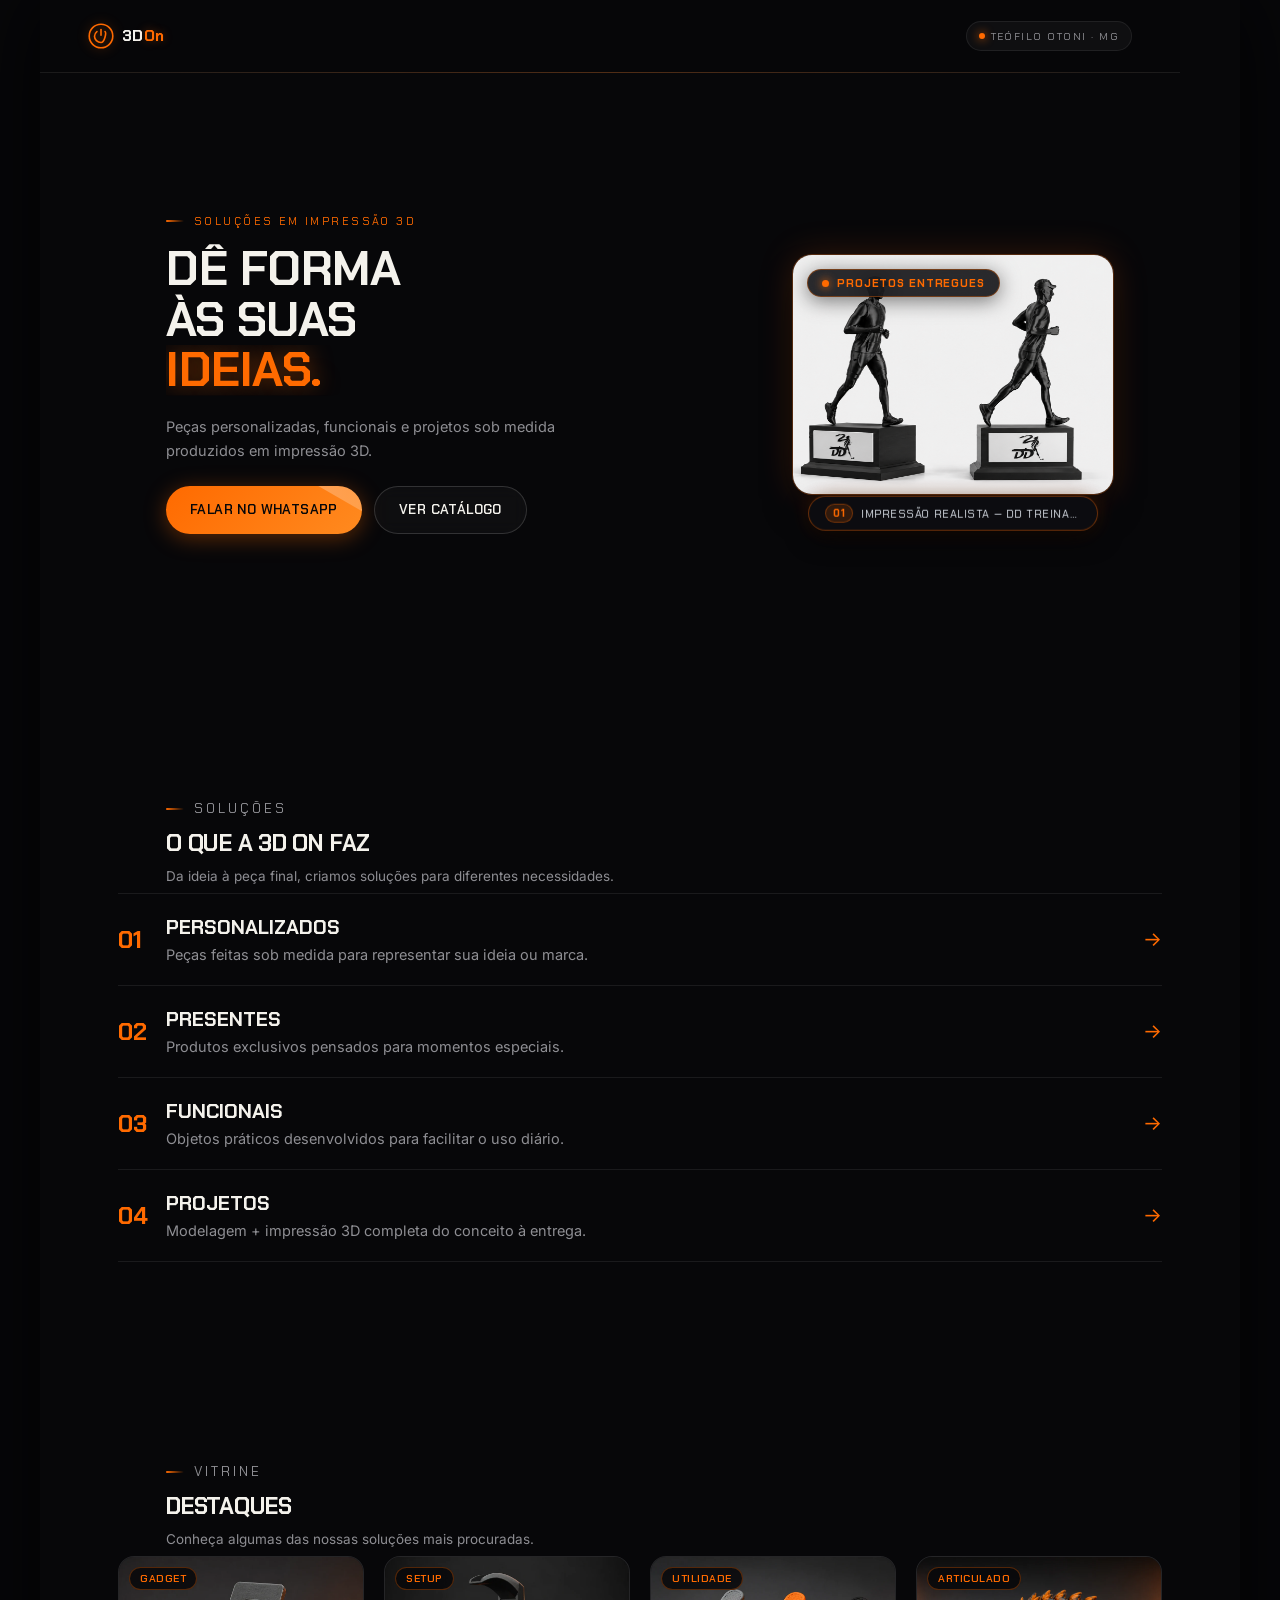
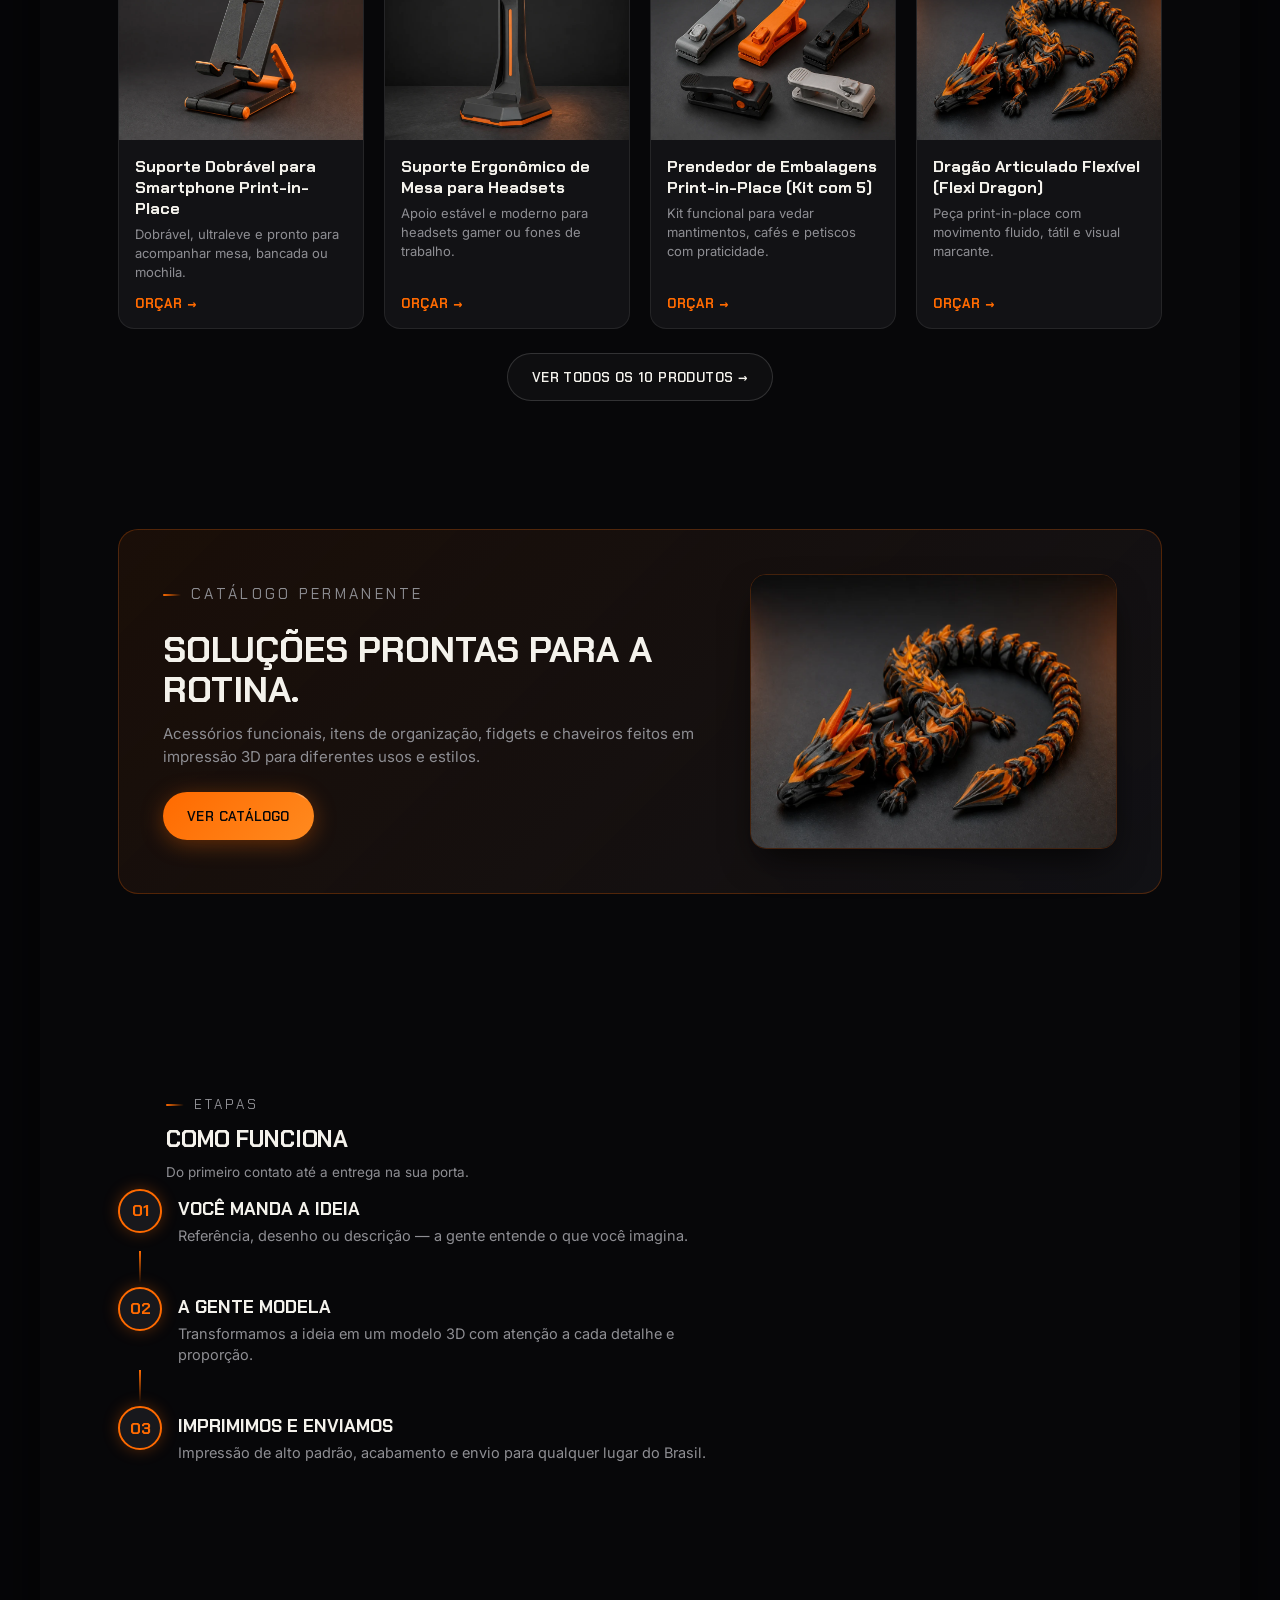
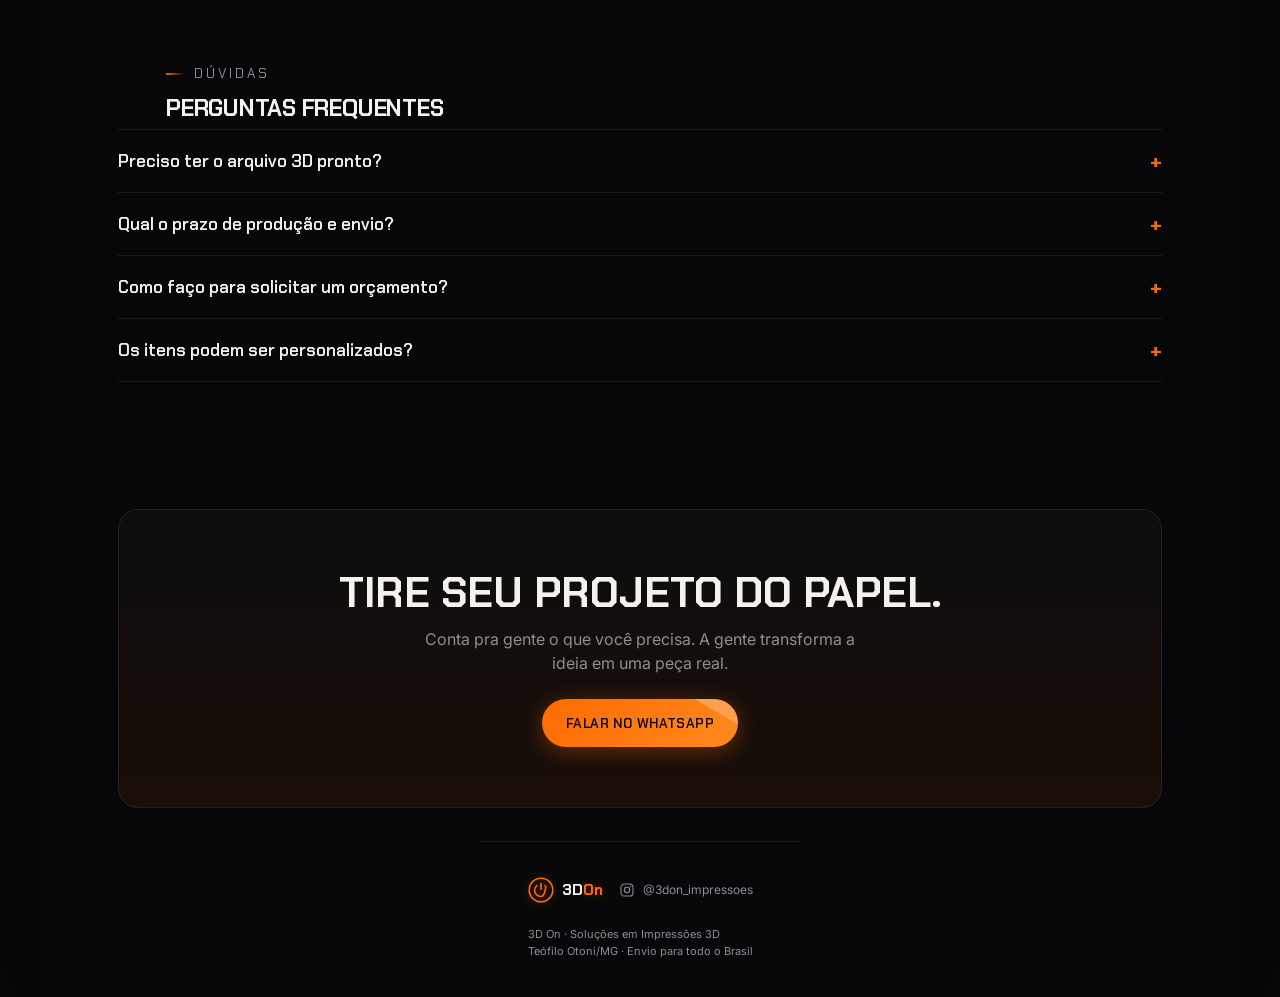
==== commit 45c30b87: "Update 3D On site assets" ====
--- a/index.html
+++ b/index.html
@@ -4,6 +4,9 @@
 <head>
   <meta charset="UTF-8">
   <meta name="viewport" content="width=device-width, initial-scale=1.0, maximum-scale=1">
+  <meta http-equiv="Cache-Control" content="public, max-age=0, must-revalidate">
+  <meta http-equiv="Pragma" content="no-cache">
+  <meta http-equiv="Expires" content="0">
   <title>3D On Impressões · Impressão 3D e Catálogo de Produtos em Teófilo Otoni/MG</title>
   <meta name="description" content="Impressão 3D personalizada e catálogo de produtos em Teófilo Otoni/MG. Troféus, brindes, peças sob encomenda e projetos corporativos. Envio para todo o Brasil.">
   <link rel="icon" href="assets/icons/favicon.svg" type="image/svg+xml">
@@ -12,8 +15,8 @@
   <link
     href="https://fonts.googleapis.com/css2?family=Chakra+Petch:wght@400;500;600;700&family=Inter:wght@400;500;600;700;800&display=swap"
     rel="stylesheet">
-  <link rel="stylesheet" href="style.css">
-  <script src="script.js" defer></script>
+  <link rel="stylesheet" href="style.css?v=e7b393951285">
+  <script src="script.js?v=e7d2e192c4bf" defer></script>
 </head>
 
 <body id="topo" data-view="home">
@@ -41,250 +44,304 @@
   <!-- HOME VIEW MAIN -->
   <main class="home-main" id="viewHome">
 
-
-
-  <!-- Hero Section -->
-  <section class="hero">
-    <div class="hero-copy">
-      <p class="eyebrow">Soluções em impressão 3D</p>
-      <h1 class="print-heading">
-        <span class="row" style="--i:0"><span>Dê forma</span></span>
-        <span class="row" style="--i:1"><span>às suas</span></span>
-        <span class="row" style="--i:2"><span class="accent">ideias.</span></span>
-
-      </h1>
-      <p class="hero-sub">Peças, troféus e brindes personalizados, modelados do zero e impressos com precisão. Da ideia à
-        entrega, em qualquer lugar do Brasil.</p>
-      <div class="hero-actions">
-        <a class="btn btn-primary ripple-host"
+    <!-- Hero Section -->
+    <section class="hero">
+      <div class="hero-copy">
+        <p class="eyebrow">Soluções em impressão 3D</p>
+        <h1 class="print-heading">
+          <span class="row" style="--i:0"><span>Dê forma</span></span>
+          <span class="row" style="--i:1"><span>às suas</span></span>
+          <span class="row" style="--i:2"><span class="accent">ideias.</span></span>
+        </h1>
+        <p class="hero-sub">Peças personalizadas, funcionais e projetos sob medida produzidos em impressão 3D.</p>
+        <div class="hero-actions">
+          <a class="btn btn-primary ripple-host"
+            href="https://wa.me/5533900000000?text=Ol%C3%A1!%20Quero%20fazer%20um%20or%C3%A7amento%20com%20a%203D%20On."
+            target="_blank" rel="noopener">
+            Falar no WhatsApp
+          </a>
+          <a class="btn btn-ghost ripple-host" href="#catalogo-completo">Ver catálogo</a>
+        </div>
+      </div>
+
+      <!-- Hero Visual Composition: Slider Horizontal de Projetos Entregues -->
+      <div class="hero-visual reveal" id="heroVisualCarousel" aria-label="Slider de projetos entregues">
+        <div class="hero-carousel-frame">
+          <div class="hero-carousel-track" id="heroCarouselTrack">
+            <div class="hero-carousel-slide active" data-title="Impressão Realista — DD Treinamentos">
+              <img src="assets/projetos entregues/Impressão_Realista_Wendel_DD-Treinamentos.png" alt="Impressão Realista — DD Treinamentos" class="hero-carousel-img" loading="eager">
+            </div>
+            <div class="hero-carousel-slide" data-title="Porta Figurinhas">
+              <img src="assets/projetos entregues/Porta_Figurinhas.png" alt="Porta Figurinhas" class="hero-carousel-img" loading="lazy">
+            </div>
+            <div class="hero-carousel-slide" data-title="Suporte de Controles">
+              <img src="assets/projetos entregues/Suporte_Controles.png" alt="Suporte de Controles" class="hero-carousel-img" loading="lazy">
+            </div>
+            <div class="hero-carousel-slide" data-title="Troféu Mascote — CrescerFarma">
+              <img src="assets/projetos entregues/Troféu_Mascote_CrescerFarma.png" alt="Troféu Mascote — CrescerFarma" class="hero-carousel-img" loading="lazy">
+            </div>
+          </div>
+
+          <!-- Top Badge: Categoria -->
+          <div class="hero-badge-top">
+            <span class="dot"></span>
+            <span class="badge-tag">Projetos Entregues</span>
+          </div>
+        </div>
+
+        <!-- Bottom Badge: Centralizado sob a borda inferior -->
+        <div class="hero-visual-badge">
+          <span class="badge-num" id="heroCarouselBadgeNum">01</span>
+          <span class="badge-title" id="heroCarouselBadgeTitle">Impressão Realista — DD Treinamentos</span>
+        </div>
+      </div>
+    </section>
+
+    <!-- SECTION 03: O QUE A 3D ON FAZ (EDITORIAL LIST) -->
+    <section class="editorial-section reveal" id="o-que-fazemos">
+      <div class="section-head">
+        <p class="eyebrow">Soluções</p>
+        <h2>O que a 3D On faz</h2>
+        <p class="section-sub">Da ideia à peça final, criamos soluções para diferentes necessidades.</p>
+      </div>
+
+      <div class="editorial-list">
+        <a href="#catalogo-completo" class="editorial-item ripple-host">
+          <span class="editorial-num">01</span>
+          <div class="editorial-content">
+            <h3>Personalizados</h3>
+            <p>Peças feitas sob medida para representar sua ideia ou marca.</p>
+          </div>
+          <span class="editorial-arrow" aria-hidden="true">&rarr;</span>
+        </a>
+
+        <a href="#catalogo-completo" class="editorial-item ripple-host">
+          <span class="editorial-num">02</span>
+          <div class="editorial-content">
+            <h3>Presentes</h3>
+            <p>Produtos exclusivos pensados para momentos especiais.</p>
+          </div>
+          <span class="editorial-arrow" aria-hidden="true">&rarr;</span>
+        </a>
+
+        <a href="#catalogo-completo" class="editorial-item ripple-host">
+          <span class="editorial-num">03</span>
+          <div class="editorial-content">
+            <h3>Funcionais</h3>
+            <p>Objetos práticos desenvolvidos para facilitar o uso diário.</p>
+          </div>
+          <span class="editorial-arrow" aria-hidden="true">&rarr;</span>
+        </a>
+
+        <a href="#catalogo-completo" class="editorial-item ripple-host">
+          <span class="editorial-num">04</span>
+          <div class="editorial-content">
+            <h3>Projetos</h3>
+            <p>Modelagem + impressão 3D completa do conceito à entrega.</p>
+          </div>
+          <span class="editorial-arrow" aria-hidden="true">&rarr;</span>
+        </a>
+      </div>
+    </section>
+
+    <!-- SECTION 04: PRODUTOS EM DESTAQUE -->
+    <section class="highlights-section reveal" id="destaques">
+      <div class="section-head">
+        <p class="eyebrow">Vitrine</p>
+        <h2>Destaques</h2>
+        <p class="section-sub">Conheça algumas das nossas soluções mais procuradas.</p>
+      </div>
+
+      <div class="highlights-grid" id="highlightsCarousel" aria-label="Produtos em destaque">
+
+        <article class="highlight-card ripple-host">
+          <figure class="highlight-media">
+            <img src="assets/catalogo/gadgets-e-dispositivos/suporte-dobravel-smartphone-print-in-place.webp" alt="Suporte Dobrável para Smartphone Print-in-Place" width="480" height="360" loading="lazy">
+            <span class="highlight-tag">Gadget</span>
+          </figure>
+          <div class="highlight-body">
+            <h3>Suporte Dobrável para Smartphone Print-in-Place</h3>
+            <p>Dobrável, ultraleve e pronto para acompanhar mesa, bancada ou mochila.</p>
+            <a class="highlight-cta" href="https://wa.me/5533900000000?text=Ol%C3%A1!%20Gostaria%20de%20solicitar%20um%20or%C3%A7amento%20para%20Suporte%20Dobr%C3%A1vel%20para%20Smartphone%20Print-in-Place." target="_blank" rel="noopener">
+              Orçar &rarr;
+            </a>
+          </div>
+        </article>
+
+        <article class="highlight-card ripple-host">
+          <figure class="highlight-media">
+            <img src="assets/catalogo/gadgets-e-dispositivos/suporte-ergonomico-headset.webp" alt="Suporte Ergonômico de Mesa para Headsets" width="480" height="360" loading="lazy">
+            <span class="highlight-tag">Setup</span>
+          </figure>
+          <div class="highlight-body">
+            <h3>Suporte Ergonômico de Mesa para Headsets</h3>
+            <p>Apoio estável e moderno para headsets gamer ou fones de trabalho.</p>
+            <a class="highlight-cta" href="https://wa.me/5533900000000?text=Ol%C3%A1!%20Gostaria%20de%20solicitar%20um%20or%C3%A7amento%20para%20Suporte%20Ergon%C3%B4mico%20de%20Mesa%20para%20Headsets." target="_blank" rel="noopener">
+              Orçar &rarr;
+            </a>
+          </div>
+        </article>
+
+        <article class="highlight-card ripple-host">
+          <figure class="highlight-media">
+            <img src="assets/catalogo/utensilios-domesticos/prendedor-embalagens-veda-sacos-kit.webp" alt="Prendedor de Embalagens Print-in-Place (Kit com 5)" width="480" height="360" loading="lazy">
+            <span class="highlight-tag">Utilidade</span>
+          </figure>
+          <div class="highlight-body">
+            <h3>Prendedor de Embalagens Print-in-Place (Kit com 5)</h3>
+            <p>Kit funcional para vedar mantimentos, cafés e petiscos com praticidade.</p>
+            <a class="highlight-cta" href="https://wa.me/5533900000000?text=Ol%C3%A1!%20Gostaria%20de%20solicitar%20um%20or%C3%A7amento%20para%20Prendedor%20de%20Embalagens%20Print-in-Place%20(Kit%20com%205)." target="_blank" rel="noopener">
+              Orçar &rarr;
+            </a>
+          </div>
+        </article>
+
+        <article class="highlight-card ripple-host">
+          <figure class="highlight-media">
+            <img src="assets/catalogo/articulados-e-fidgets/dragao-articulado-flexivel.webp" alt="Dragão Articulado Flexível (Flexi Dragon)" width="480" height="360" loading="lazy">
+            <span class="highlight-tag">Articulado</span>
+          </figure>
+          <div class="highlight-body">
+            <h3>Dragão Articulado Flexível (Flexi Dragon)</h3>
+            <p>Peça print-in-place com movimento fluido, tátil e visual marcante.</p>
+            <a class="highlight-cta" href="https://wa.me/5533900000000?text=Ol%C3%A1!%20Gostaria%20de%20solicitar%20um%20or%C3%A7amento%20para%20Drag%C3%A3o%20Articulado%20Flex%C3%ADvel%20(Flexi%20Dragon)." target="_blank" rel="noopener">
+              Orçar &rarr;
+            </a>
+          </div>
+        </article>
+
+      </div>
+
+      <div class="highlights-dots" id="highlightsDots"></div>
+
+      <div class="highlights-more">
+        <a href="#catalogo-completo" class="btn btn-ghost ripple-host">
+          Ver todos os 10 produtos &rarr;
+        </a>
+      </div>
+    </section>
+
+    <!-- SECTION 05: SOLUÇÕES PARA O DIA A DIA -->
+    <section class="catalog-collection-section reveal" id="solucoes-do-dia-a-dia">
+      <div class="catalog-collection-content">
+        <p class="eyebrow">Catálogo permanente</p>
+        <h2>SOLUÇÕES PRONTAS PARA A ROTINA.</h2>
+        <p>Acessórios funcionais, itens de organização, fidgets e chaveiros feitos em impressão 3D para diferentes usos e estilos.</p>
+        <a href="#catalogo-completo" class="btn btn-primary ripple-host">
+          Ver Catálogo
+        </a>
+      </div>
+      <div class="catalog-collection-media">
+        <div class="catalog-collection-media-frame">
+          <img src="assets/catalogo/articulados-e-fidgets/dragao-articulado-flexivel.webp" alt="Dragão articulado flexível impresso em 3D" width="480" height="360" loading="lazy">
+          <span class="glow-accent" aria-hidden="true"></span>
+        </div>
+      </div>
+    </section>
+
+    <!-- SECTION 06: COMO FUNCIONA (TIMELINE VERTICAL) -->
+    <section class="timeline-section reveal" id="como-funciona">
+      <div class="section-head">
+        <p class="eyebrow">Etapas</p>
+        <h2>Como Funciona</h2>
+        <p class="section-sub">Do primeiro contato até a entrega na sua porta.</p>
+      </div>
+
+      <div class="timeline-stepper">
+        <div class="timeline-step">
+          <span class="timeline-num">01</span>
+          <div class="timeline-text">
+            <h3>VOCÊ MANDA A IDEIA</h3>
+            <p>Referência, desenho ou descrição — a gente entende o que você imagina.</p>
+          </div>
+        </div>
+
+        <div class="timeline-line" aria-hidden="true"></div>
+
+        <div class="timeline-step">
+          <span class="timeline-num">02</span>
+          <div class="timeline-text">
+            <h3>A GENTE MODELA</h3>
+            <p>Transformamos a ideia em um modelo 3D com atenção a cada detalhe e proporção.</p>
+          </div>
+        </div>
+
+        <div class="timeline-line" aria-hidden="true"></div>
+
+        <div class="timeline-step">
+          <span class="timeline-num">03</span>
+          <div class="timeline-text">
+            <h3>IMPRIMIMOS E ENVIAMOS</h3>
+            <p>Impressão de alto padrão, acabamento e envio para qualquer lugar do Brasil.</p>
+          </div>
+        </div>
+      </div>
+    </section>
+
+    <!-- SECTION 07: FAQ -->
+    <section class="faq-editorial-section reveal" id="faq">
+      <div class="section-head">
+        <p class="eyebrow">Dúvidas</p>
+        <h2>Perguntas Frequentes</h2>
+      </div>
+
+      <div class="faq-editorial-list">
+
+        <div class="faq-editorial-item">
+          <button class="faq-editorial-question" type="button" aria-expanded="false" aria-controls="faq-ans-1">
+            <span>Preciso ter o arquivo 3D pronto?</span>
+            <span class="faq-icon" aria-hidden="true">+</span>
+          </button>
+          <div class="faq-editorial-answer" id="faq-ans-1">
+            <p>Não! Nós modelamos do zero a partir da sua ideia, foto de referência ou rascunho. Desenvolvemos o projeto completo até a aprovação final.</p>
+          </div>
+        </div>
+
+        <div class="faq-editorial-item">
+          <button class="faq-editorial-question" type="button" aria-expanded="false" aria-controls="faq-ans-2">
+            <span>Qual o prazo de produção e envio?</span>
+            <span class="faq-icon" aria-hidden="true">+</span>
+          </button>
+          <div class="faq-editorial-answer" id="faq-ans-2">
+            <p>O prazo varia de acordo com a complexidade e quantidade de peças, mas a maioria dos pedidos fica pronta em 2 a 5 dias úteis e enviamos para todo o Brasil.</p>
+          </div>
+        </div>
+
+        <div class="faq-editorial-item">
+          <button class="faq-editorial-question" type="button" aria-expanded="false" aria-controls="faq-ans-3">
+            <span>Como faço para solicitar um orçamento?</span>
+            <span class="faq-icon" aria-hidden="true">+</span>
+          </button>
+          <div class="faq-editorial-answer" id="faq-ans-3">
+            <p>Basta clicar no botão do WhatsApp, nos mandar as informações ou ideias do que você precisa e enviaremos uma cotação sem compromisso.</p>
+          </div>
+        </div>
+
+        <div class="faq-editorial-item">
+          <button class="faq-editorial-question" type="button" aria-expanded="false" aria-controls="faq-ans-4">
+            <span>Os itens podem ser personalizados?</span>
+            <span class="faq-icon" aria-hidden="true">+</span>
+          </button>
+          <div class="faq-editorial-answer" id="faq-ans-4">
+            <p>Sim! Podemos adicionar nomes, logotipos, alterar dimensões e escolher cores e acabamentos específicos para o seu projeto.</p>
+          </div>
+        </div>
+
+      </div>
+    </section>
+
+    <!-- SECTION 08: CTA FINAL -->
+    <section class="final-cta-section reveal" id="orcamento">
+      <div class="final-cta-inner">
+        <h2>TIRE SEU PROJETO DO PAPEL.</h2>
+        <p>Conta pra gente o que você precisa. A gente transforma a ideia em uma peça real.</p>
+        <a class="btn btn-primary btn-large ripple-host"
           href="https://wa.me/5533900000000?text=Ol%C3%A1!%20Quero%20fazer%20um%20or%C3%A7amento%20com%20a%203D%20On."
           target="_blank" rel="noopener">
           Falar no WhatsApp
         </a>
-        <a class="btn btn-ghost ripple-host" href="#catalogo-completo">Ver catálogo</a>
-      </div>
-    </div>
-    <div class="hero-badges reveal" aria-label="Diferenciais da 3D On">
-      <div><b>100%</b>Personalizado</div>
-      <div><b>Brasil</b>Envio para todo o país</div>
-      <div><b>Sob medida</b>Do modelo à entrega</div>
-    </div>
-  </section>
-
-  <!-- Catalog Section -->
-  <div class="section-head reveal" id="catalogo">
-    <p class="eyebrow">Catálogo</p>
-    <h2>O que a gente imprime</h2>
-    <p>Cada categoria é modelada do zero, pensada pra representar sua marca, sua conquista ou sua ideia.</p>
-  </div>
-
-  <div class="swipe-hint">
-    <img src="assets/icons/swipe-arrow-right.svg" alt="" aria-hidden="true">
-    Deslize para ver mais
-  </div>
-
-  <div class="catalog" id="catalogScroll">
-    <div class="cat-card reveal reveal-delay-1 ripple-host" data-n="01">
-      <div class="icon-box">
-        <img class="icon" src="assets/icons/category-trophy.svg" alt="" aria-hidden="true">
-      </div>
-      <h3>Troféus personalizados</h3>
-      <div class="card-details" id="home-card-details-1">
-        <div class="card-details-inner">
-          <p>Premiações e reconhecimentos modelados com a identidade de quem recebe.</p>
-        </div>
-      </div>
-      <button class="card-details-toggle" type="button" aria-expanded="false" aria-controls="home-card-details-1">
-        <span>Ver detalhes</span>
-        <img src="assets/icons/chevron-down.svg" alt="" aria-hidden="true">
-      </button>
-    </div>
-
-    <div class="cat-card reveal reveal-delay-2 ripple-host" data-n="02">
-      <div class="icon-box">
-        <img class="icon" src="assets/icons/category-keychain.svg" alt="" aria-hidden="true">
-      </div>
-      <h3>Brindes &amp; chaveiros</h3>
-      <div class="card-details" id="home-card-details-2">
-        <div class="card-details-inner">
-          <p>Peças pequenas em série para campanhas, eventos e ações de marca.</p>
-        </div>
-      </div>
-      <button class="card-details-toggle" type="button" aria-expanded="false" aria-controls="home-card-details-2">
-        <span>Ver detalhes</span>
-        <img src="assets/icons/chevron-down.svg" alt="" aria-hidden="true">
-      </button>
-    </div>
-
-    <div class="cat-card reveal reveal-delay-1 ripple-host" data-n="03">
-      <div class="icon-box">
-        <img class="icon" src="assets/icons/category-cube.svg" alt="" aria-hidden="true">
-      </div>
-      <h3>Peças sob encomenda</h3>
-      <div class="card-details" id="home-card-details-3">
-        <div class="card-details-inner">
-          <p>Reposição, protótipo ou peça técnica — modelagem sob medida pro seu projeto.</p>
-        </div>
-      </div>
-      <button class="card-details-toggle" type="button" aria-expanded="false" aria-controls="home-card-details-3">
-        <span>Ver detalhes</span>
-        <img src="assets/icons/chevron-down.svg" alt="" aria-hidden="true">
-      </button>
-    </div>
-
-    <div class="cat-card reveal reveal-delay-2 ripple-host" data-n="04">
-      <div class="icon-box">
-        <img class="icon" src="assets/icons/category-gift.svg" alt="" aria-hidden="true">
-      </div>
-      <h3>Presentes exclusivos</h3>
-      <div class="card-details" id="home-card-details-4">
-        <div class="card-details-inner">
-          <p>Objetos únicos, feitos pra marcar uma data ou uma pessoa específica.</p>
-        </div>
-      </div>
-      <button class="card-details-toggle" type="button" aria-expanded="false" aria-controls="home-card-details-4">
-        <span>Ver detalhes</span>
-        <img src="assets/icons/chevron-down.svg" alt="" aria-hidden="true">
-      </button>
-    </div>
-
-    <div class="cat-card wide reveal reveal-delay-3 ripple-host" data-n="05">
-      <div class="icon-box">
-        <img class="icon" src="assets/icons/category-corporate.svg" alt="" aria-hidden="true">
-      </div>
-      <div>
-        <h3>Projeto corporativo</h3>
-        <div class="card-details" id="home-card-details-5">
-          <div class="card-details-inner">
-            <p>Sua empresa tem uma ideia maior? A gente desenvolve a peça do conceito à impressão final.</p>
-          </div>
-        </div>
-        <button class="card-details-toggle" type="button" aria-expanded="false" aria-controls="home-card-details-5">
-          <span>Ver detalhes</span>
-          <img src="assets/icons/chevron-down.svg" alt="" aria-hidden="true">
-        </button>
-      </div>
-    </div>
-  </div>
-
-  <!-- Scroll dots for catalog swipe -->
-  <div class="scroll-dots" id="scrollDots" aria-hidden="true">
-    <span class="dot-item active"></span>
-    <span class="dot-item"></span>
-    <span class="dot-item"></span>
-    <span class="dot-item"></span>
-    <span class="dot-item"></span>
-  </div>
-
-  <div class="catalog-cta reveal">
-    <a href="#catalogo-completo" class="btn btn-ghost ripple-host">
-      Explorar Catálogo Completo &rarr;
-    </a>
-  </div>
-
-  <div class="support-grid">
-  <!-- Material Selector Widget -->
-  <div class="material-selector reveal">
-    <div class="material-header">
-      Materiais e Acabamentos <span>Deslize ›</span>
-    </div>
-    <div class="material-pills">
-      <div class="mat-pill active" role="button" tabindex="0" aria-pressed="true" data-desc="PLA Preto Fosco - Textura aveludada de alta resolução">
-        <span class="mat-dot" style="background:#1a1a1e;"></span> PLA Preto Fosco
-      </div>
-      <div class="mat-pill" role="button" tabindex="0" aria-pressed="false" data-desc="PLA Laranja Neon - Brilho vibrante e destaque visual">
-        <span class="mat-dot" style="background:#ff6a00;"></span> Laranja Neon
-      </div>
-      <div class="mat-pill" role="button" tabindex="0" aria-pressed="false" data-desc="PETG Translúcido - Resistência técnica e semi-transparência">
-        <span class="mat-dot" style="background:#4da6ff;"></span> PETG Cristal
-      </div>
-      <div class="mat-pill" role="button" tabindex="0" aria-pressed="false" data-desc="Seda Dourada - Acabamento premium metalizado e brilhante">
-        <span class="mat-dot" style="background:#ffd700;"></span> Seda Dourada
-      </div>
-    </div>
-    <p id="matDesc">
-      PLA Preto Fosco - Textura aveludada de alta resolução
-    </p>
-  </div>
-
-  <!-- Process Section -->
-  <div class="process reveal">
-    <div class="process-row">
-      <span class="layer">01</span>
-      <div>
-        <p>Você manda a ideia</p>
-        <span>Referência, desenho ou só a descrição — a gente entende o que você imagina.</span>
-      </div>
-    </div>
-    <div class="process-row">
-      <span class="layer">02</span>
-      <div>
-        <p>A gente modela</p>
-        <span>Criação do modelo 3D com atenção em cada detalhe e proporção.</span>
-      </div>
-    </div>
-    <div class="process-row">
-      <span class="layer">03</span>
-      <div>
-        <p>Imprimimos e enviamos</p>
-        <span>Impressão de alto padrão, acabamento e envio pra qualquer lugar do Brasil.</span>
-      </div>
-    </div>
-  </div>
-  </div>
-
-  <div class="closing-grid">
-  <!-- FAQ Section -->
-  <div class="faq-section reveal">
-    <div class="section-head faq-head">
-      <p class="eyebrow">Dúvidas</p>
-      <h2>Perguntas Frequentes</h2>
-    </div>
-
-    <div class="faq-item">
-      <button class="faq-question" type="button" aria-expanded="false" aria-controls="faq-answer-1">
-        Preciso ter o arquivo 3D pronto?
-        <img src="assets/icons/chevron-down.svg" alt="" aria-hidden="true">
-      </button>
-      <div class="faq-answer" id="faq-answer-1">
-        Não! Nós modelamos do zero a partir da sua ideia, foto de referência ou rascunho. Desenvolvemos o projeto completo até a aprovação final.
-      </div>
-    </div>
-
-    <div class="faq-item">
-      <button class="faq-question" type="button" aria-expanded="false" aria-controls="faq-answer-2">
-        Qual o prazo de produção e envio?
-        <img src="assets/icons/chevron-down.svg" alt="" aria-hidden="true">
-      </button>
-      <div class="faq-answer" id="faq-answer-2">
-        O prazo varia de acordo com a complexidade e quantidade de peças, mas a maioria dos pedidos fica pronta em 2 a 5 dias úteis e enviamos para todo o Brasil.
-      </div>
-    </div>
-
-    <div class="faq-item">
-      <button class="faq-question" type="button" aria-expanded="false" aria-controls="faq-answer-3">
-        Como faço para solicitar um orçamento?
-        <img src="assets/icons/chevron-down.svg" alt="" aria-hidden="true">
-      </button>
-      <div class="faq-answer" id="faq-answer-3">
-        Basta clicar no botão do WhatsApp, nos mandar as informações ou ideias do que você precisa e enviaremos uma cotação sem compromisso.
-      </div>
-    </div>
-  </div>
-
-  <!-- CTA Section -->
-  <div class="cta reveal">
-    <h2>Tire seu projeto do papel</h2>
-    <p>Conta pra gente o que você precisa e recebe um orçamento sob medida, sem compromisso.</p>
-    <div class="hero-actions">
-      <a class="btn btn-primary ripple-host"
-        href="https://wa.me/5533900000000?text=Ol%C3%A1!%20Quero%20fazer%20um%20or%C3%A7amento%20com%20a%203D%20On."
-        target="_blank" rel="noopener">
-        Falar no WhatsApp
-      </a>
-    </div>
-  </div>
-  </div>
+      </div>
+    </section>
 
   </main>
 
@@ -293,33 +350,30 @@
     <!-- Catalog Hero Section -->
     <div class="cat-hero">
       <p class="eyebrow">Catálogo 3D On</p>
-      <h1>Ideias que ganham forma.</h1>
-      <p>Uma seleção de produtos criativos, funcionais e personalizáveis para casa, trabalho, lazer e presentes.</p>
+      <h1>Dez peças prontas. De R$ 7 a R$ 25.</h1>
+      <p>Impressas sob demanda em Teófilo Otoni e enviadas para todo o Brasil. Escolha uma peça e feche no WhatsApp.</p>
     </div>
 
     <div class="catalog-controls">
     <!-- Search Input Bar -->
     <div class="search-box">
       <img class="search-icon" src="assets/icons/search.svg" alt="" aria-hidden="true">
-      <input type="search" id="searchInput" class="search-input" placeholder="Busque por produto, categoria ou uso..." aria-label="Buscar por produto, categoria ou uso" autocomplete="off">
+      <input type="search" id="searchInput" class="search-input" placeholder="Buscar por peça, material ou uso" aria-label="Buscar por peça, categoria, material ou uso" autocomplete="off">
     </div>
 
     <!-- Filter Pills -->
     <div class="filter-pills" id="filterPills" role="group" aria-label="Filtrar produtos por categoria">
       <button class="filter-pill active" type="button" aria-pressed="true" data-cat="all">Todos</button>
-      <button class="filter-pill" type="button" aria-pressed="false" data-cat="escritorio">Escritório &amp; Home Office</button>
-      <button class="filter-pill" type="button" aria-pressed="false" data-cat="oficina">Oficina &amp; Ferramentas</button>
-      <button class="filter-pill" type="button" aria-pressed="false" data-cat="churrasco">Churrasco</button>
-      <button class="filter-pill" type="button" aria-pressed="false" data-cat="carro">Carro</button>
-      <button class="filter-pill" type="button" aria-pressed="false" data-cat="cafe">Café &amp; Bebidas</button>
-      <button class="filter-pill" type="button" aria-pressed="false" data-cat="geek">Geek &amp; Tecnologia</button>
-      <button class="filter-pill" type="button" aria-pressed="false" data-cat="personalizados">Personalizados</button>
-      <button class="filter-pill" type="button" aria-pressed="false" data-cat="jardinagem">Jardinagem</button>
+      <button class="filter-pill" type="button" aria-pressed="false" data-cat="gadgets-e-dispositivos" aria-label="Acessórios para Dispositivos Móveis e Gadgets">Gadgets</button>
+      <button class="filter-pill" type="button" aria-pressed="false" data-cat="utensilios-domesticos" aria-label="Utensílios Domésticos e Utilidades">Casa</button>
+      <button class="filter-pill" type="button" aria-pressed="false" data-cat="organizacao-de-escritorio" aria-label="Organização de Escritório">Escritório</button>
+      <button class="filter-pill" type="button" aria-pressed="false" data-cat="articulados-e-fidgets" aria-label="Dispositivos Articulados e Fidgets">Articulados</button>
+      <button class="filter-pill" type="button" aria-pressed="false" data-cat="acessorios-pessoais-e-chaveiros" aria-label="Acessórios Pessoais e Chaveiros">Chaveiros</button>
     </div>
 
     <!-- View Switcher Toolbar -->
     <div class="view-toolbar">
-      <div class="results-count" id="resultsCount" role="status" aria-live="polite">Exibindo 44 itens</div>
+      <div class="results-count" id="resultsCount" role="status" aria-live="polite">10 peças</div>
       <div class="view-switch" role="group" aria-label="Alterar visualização do catálogo">
         <button class="view-btn active" type="button" id="gridBtn" aria-label="Modo Grade" aria-pressed="true">
           <img src="assets/icons/view-grid.svg" alt="" aria-hidden="true">
@@ -331,1507 +385,350 @@
     </div>
     </div>
 
-    <div class="category-context" id="categoryContext" role="status" aria-live="polite">
-      <h2>Todos os produtos</h2>
-      <span>Explore 44 soluções para diferentes espaços, rotinas e ideias.</span>
-    </div>
-
     <!-- Catalog Items Grid -->
     <div class="cat-grid grid-mode" id="catGrid">
 
-      <article class="cat-card-full reveal ripple-host" data-category="escritorio" data-product="Dock organizador de mesa" data-title="Dock organizador de mesa" data-keywords="dock organizador de mesa docking station organizador desktop celular smartphone carteira chaves home office">
-        <figure class="product-media">
-          <img src="assets/catalogo/escritorio/dock-organizador-mesa.webp" alt="Referência visual de um dock organizador de mesa para celular e objetos pessoais" width="960" height="720" loading="eager" fetchpriority="high" decoding="async">
-          <figcaption>Referência visual</figcaption>
-        </figure>
-        <div class="product-card-body">
-          <div class="product-card-main">
-            <div class="card-top">
-              <span class="category-badge">Escritório &amp; Home Office</span>
-              <span class="layer-tag">01</span>
-            </div>
-            <h3>Dock organizador de mesa</h3>
+      <article class="cat-card-full reveal" data-category="gadgets-e-dispositivos" data-product="Suporte Dobrável para Smartphone Print-in-Place" data-title="Suporte Dobrável para Smartphone Print-in-Place" data-keywords="Suporte Dobrável para Smartphone Print-in-Place Acessórios para Dispositivos Móveis e Gadgets suporte-dobravel-smartphone-print-in-place PLA / PETG Print-in-Place Sem Suportes Ajuste Multiângulo Ultra Leve smartphone celular suporte gadgets escritorio print-in-place">
+        <figure class="product-media">
+          <img src="assets/catalogo/gadgets-e-dispositivos/suporte-dobravel-smartphone-print-in-place.webp" alt="Imagem ilustrativa de Suporte Dobrável para Smartphone Print-in-Place" width="960" height="720" loading="eager" fetchpriority="high" decoding="async">
+          <figcaption>Imagem ilustrativa</figcaption>
+          <span class="pip-flag">Print-in-Place</span>
+        </figure>
+        <div class="product-card-body">
+          <div class="product-card-main">
+            <div class="card-top">
+              <span class="category-badge">Gadgets</span>
+              <span class="material-tag">PLA / PETG</span>
+            </div>
+            <h3><button class="card-open" type="button" aria-label="Suporte Dobrável para Smartphone Print-in-Place">Suporte de celular</button></h3>
             <div class="product-card-details" id="product-card-details-01">
               <div class="product-card-details-inner">
-                <p>Reúne celular, carteira, chaves e pequenos objetos em um só lugar para deixar a rotina mais organizada.</p>
-                <div class="specs-list" aria-label="Características">
-                  <span class="spec-chip">Organização</span>
-                  <span class="spec-chip">Home Office</span>
-                  <span class="spec-chip">Funcional</span>
-                </div>
-              </div>
-            </div>
-          </div>
-          <button class="product-card-toggle" type="button" aria-expanded="false" aria-controls="product-card-details-01">
-            <span>Ver detalhes</span>
-            <img src="assets/icons/chevron-down.svg" alt="" aria-hidden="true">
-          </button>
-          <span class="price-label">Orçamento</span>
-          <a class="card-act-btn" href="https://wa.me/5533900000000?text=Ol%C3%A1!%20Gostaria%20de%20solicitar%20um%20or%C3%A7amento%20para%20Dock%20organizador%20de%20mesa." target="_blank" rel="noopener" aria-label="Solicitar orçamento de Dock organizador de mesa pelo WhatsApp">
-            Orçar no WhatsApp
-          </a>
-        </div>
-      </article>
-
-      <article class="cat-card-full reveal ripple-host" data-category="escritorio" data-product="Suporte para celular" data-title="Suporte para celular" data-keywords="suporte para celular suporte celular porta celular smartphone telefone mesa home office">
-        <figure class="product-media">
-          <img src="assets/catalogo/escritorio/suporte-celular.webp" alt="Referência visual de um suporte de mesa para celular" width="960" height="720" loading="eager" fetchpriority="high" decoding="async">
-          <figcaption>Referência visual</figcaption>
-        </figure>
-        <div class="product-card-body">
-          <div class="product-card-main">
-            <div class="card-top">
-              <span class="category-badge">Escritório &amp; Home Office</span>
-              <span class="layer-tag">02</span>
-            </div>
-            <h3>Suporte para celular</h3>
+                <p>Suporte ultraleve (13g) e ultraportátil para smartphone com mecanismo dobrável impresso em peça única (print-in-place), sem necessidade de montagem. Compatível com posições vertical e horizontal.</p>
+                <div class="specs-list" aria-label="Características">
+                  <span class="spec-chip">PLA / PETG</span>
+                  <span class="spec-chip">Até 2 cores</span>
+                  <span class="spec-chip">Print-in-Place</span>
+                  <span class="spec-chip">Sem Suportes</span>
+                  <span class="spec-chip">Ajuste Multiângulo</span>
+                  <span class="spec-chip">Ultra Leve</span>
+                </div>
+              </div>
+            </div>
+          </div>
+          <div class="product-card-foot">
+            <span class="price-label"><span class="currency">R$</span>12,00</span>
+            <a class="card-act-btn" href="https://wa.me/5533900000000?text=Ol%C3%A1!%20Gostaria%20de%20solicitar%20um%20or%C3%A7amento%20para%20Suporte%20Dobr%C3%A1vel%20para%20Smartphone%20Print-in-Place." target="_blank" rel="noopener" aria-label="Solicitar orçamento de Suporte Dobrável para Smartphone Print-in-Place pelo WhatsApp">
+              Orçar
+            </a>
+          </div>
+        </div>
+      </article>
+
+      <article class="cat-card-full reveal" data-category="gadgets-e-dispositivos" data-product="Suporte Ergonômico de Mesa para Headsets" data-title="Suporte Ergonômico de Mesa para Headsets" data-keywords="Suporte Ergonômico de Mesa para Headsets Acessórios para Dispositivos Móveis e Gadgets suporte-ergonomico-headset PLA / PETG / TPU Design Ergonômico Alta Estabilidade Personalizável em até 3 cores headset gamer setup escritorio audio">
+        <figure class="product-media">
+          <img src="assets/catalogo/gadgets-e-dispositivos/suporte-ergonomico-headset.webp" alt="Imagem ilustrativa de Suporte Ergonômico de Mesa para Headsets" width="960" height="720" loading="eager" fetchpriority="high" decoding="async">
+          <figcaption>Imagem ilustrativa</figcaption>
+        </figure>
+        <div class="product-card-body">
+          <div class="product-card-main">
+            <div class="card-top">
+              <span class="category-badge">Gadgets</span>
+              <span class="material-tag">PLA / PETG / TPU</span>
+            </div>
+            <h3><button class="card-open" type="button" aria-label="Suporte Ergonômico de Mesa para Headsets">Suporte de headset</button></h3>
             <div class="product-card-details" id="product-card-details-02">
               <div class="product-card-details-inner">
-                <p>Mantém o celular visível e sempre à mão na mesa, bancada ou área de trabalho.</p>
-                <div class="specs-list" aria-label="Características">
-                  <span class="spec-chip">Funcional</span>
-                  <span class="spec-chip">Home Office</span>
-                  <span class="spec-chip">Presente</span>
-                </div>
-              </div>
-            </div>
-          </div>
-          <button class="product-card-toggle" type="button" aria-expanded="false" aria-controls="product-card-details-02">
-            <span>Ver detalhes</span>
-            <img src="assets/icons/chevron-down.svg" alt="" aria-hidden="true">
-          </button>
-          <span class="price-label">Orçamento</span>
-          <a class="card-act-btn" href="https://wa.me/5533900000000?text=Ol%C3%A1!%20Gostaria%20de%20solicitar%20um%20or%C3%A7amento%20para%20Suporte%20para%20celular." target="_blank" rel="noopener" aria-label="Solicitar orçamento de Suporte para celular pelo WhatsApp">
-            Orçar no WhatsApp
-          </a>
-        </div>
-      </article>
-
-      <article class="cat-card-full reveal ripple-host" data-category="escritorio" data-product="Organizador de mesa" data-title="Organizador de mesa" data-keywords="organizador de mesa organização porta objetos escritório escritorio home office bancada">
-        <figure class="product-media">
-          <img src="assets/catalogo/escritorio/organizador-mesa.webp" alt="Referência visual de um organizador de mesa com compartimentos para pequenos objetos" width="960" height="720" loading="lazy" decoding="async">
-          <figcaption>Referência visual</figcaption>
-        </figure>
-        <div class="product-card-body">
-          <div class="product-card-main">
-            <div class="card-top">
-              <span class="category-badge">Escritório &amp; Home Office</span>
-              <span class="layer-tag">03</span>
-            </div>
-            <h3>Organizador de mesa</h3>
+                <p>Suporte de mesa com design geométrico moderno para fones de ouvido e headsets gamer. Oferece alta estabilidade estrutural e apoio superior suave.</p>
+                <div class="specs-list" aria-label="Características">
+                  <span class="spec-chip">PLA / PETG / TPU</span>
+                  <span class="spec-chip">Até 3 cores</span>
+                  <span class="spec-chip">Design Ergonômico</span>
+                  <span class="spec-chip">Alta Estabilidade</span>
+                  <span class="spec-chip">Personalizável em até 3 cores</span>
+                </div>
+              </div>
+            </div>
+          </div>
+          <div class="product-card-foot">
+            <span class="price-label"><span class="currency">R$</span>24,00</span>
+            <a class="card-act-btn" href="https://wa.me/5533900000000?text=Ol%C3%A1!%20Gostaria%20de%20solicitar%20um%20or%C3%A7amento%20para%20Suporte%20Ergon%C3%B4mico%20de%20Mesa%20para%20Headsets." target="_blank" rel="noopener" aria-label="Solicitar orçamento de Suporte Ergonômico de Mesa para Headsets pelo WhatsApp">
+              Orçar
+            </a>
+          </div>
+        </div>
+      </article>
+
+      <article class="cat-card-full reveal" data-category="utensilios-domesticos" data-product="Prendedor de Embalagens Print-in-Place (Kit com 5)" data-title="Prendedor de Embalagens Print-in-Place (Kit com 5)" data-keywords="Prendedor de Embalagens Print-in-Place (Kit com 5) Utensílios Domésticos e Utilidades prendedor-embalagens-veda-sacos-kit PETG / PLA Print-in-Place Vedação Hermética Kit com 5 unidades cozinha utensilios organizacao veda-saco">
+        <figure class="product-media">
+          <img src="assets/catalogo/utensilios-domesticos/prendedor-embalagens-veda-sacos-kit.webp" alt="Imagem ilustrativa de Prendedor de Embalagens Print-in-Place (Kit com 5)" width="960" height="720" loading="lazy" decoding="async">
+          <figcaption>Imagem ilustrativa</figcaption>
+          <span class="pip-flag">Print-in-Place</span>
+        </figure>
+        <div class="product-card-body">
+          <div class="product-card-main">
+            <div class="card-top">
+              <span class="category-badge">Casa</span>
+              <span class="material-tag">PETG / PLA</span>
+            </div>
+            <h3><button class="card-open" type="button" aria-label="Prendedor de Embalagens Print-in-Place (Kit com 5)">Prendedor de saco</button></h3>
             <div class="product-card-details" id="product-card-details-03">
               <div class="product-card-details-inner">
-                <p>Ajuda a distribuir os itens de uso diário e libera espaço para uma mesa mais prática.</p>
-                <div class="specs-list" aria-label="Características">
-                  <span class="spec-chip">Organização</span>
-                  <span class="spec-chip">Escritório</span>
-                  <span class="spec-chip">Praticidade</span>
-                </div>
-              </div>
-            </div>
-          </div>
-          <button class="product-card-toggle" type="button" aria-expanded="false" aria-controls="product-card-details-03">
-            <span>Ver detalhes</span>
-            <img src="assets/icons/chevron-down.svg" alt="" aria-hidden="true">
-          </button>
-          <span class="price-label">Orçamento</span>
-          <a class="card-act-btn" href="https://wa.me/5533900000000?text=Ol%C3%A1!%20Gostaria%20de%20solicitar%20um%20or%C3%A7amento%20para%20Organizador%20de%20mesa." target="_blank" rel="noopener" aria-label="Solicitar orçamento de Organizador de mesa pelo WhatsApp">
-            Orçar no WhatsApp
-          </a>
-        </div>
-      </article>
-
-      <article class="cat-card-full reveal ripple-host" data-category="escritorio" data-product="Porta-canetas moderno" data-title="Porta-canetas moderno" data-keywords="porta-canetas porta canetas porta lápis porta lapis canetas escritório escritorio moderno">
-        <figure class="product-media">
-          <img src="assets/catalogo/escritorio/porta-canetas-moderno.webp" alt="Referência visual de um porta-canetas moderno para mesa de trabalho" width="960" height="720" loading="lazy" decoding="async">
-          <figcaption>Referência visual</figcaption>
-        </figure>
-        <div class="product-card-body">
-          <div class="product-card-main">
-            <div class="card-top">
-              <span class="category-badge">Escritório &amp; Home Office</span>
-              <span class="layer-tag">04</span>
-            </div>
-            <h3>Porta-canetas moderno</h3>
+                <p>Veda-saco funcional com trava mecânica excêntrica. Impresso em peça única com dobradiça integrada. Garante vedação hermética para sacos de mantimentos, cafés e petiscos.</p>
+                <div class="specs-list" aria-label="Características">
+                  <span class="spec-chip">PETG / PLA</span>
+                  <span class="spec-chip">Até 2 cores</span>
+                  <span class="spec-chip">Print-in-Place</span>
+                  <span class="spec-chip">Vedação Hermética</span>
+                  <span class="spec-chip">Kit com 5 unidades</span>
+                </div>
+              </div>
+            </div>
+          </div>
+          <div class="product-card-foot">
+            <span class="price-label"><span class="currency">R$</span>16,00</span>
+            <a class="card-act-btn" href="https://wa.me/5533900000000?text=Ol%C3%A1!%20Gostaria%20de%20solicitar%20um%20or%C3%A7amento%20para%20Prendedor%20de%20Embalagens%20Print-in-Place%20(Kit%20com%205)." target="_blank" rel="noopener" aria-label="Solicitar orçamento de Prendedor de Embalagens Print-in-Place (Kit com 5) pelo WhatsApp">
+              Orçar
+            </a>
+          </div>
+        </div>
+      </article>
+
+      <article class="cat-card-full reveal" data-category="utensilios-domesticos" data-product="Indicador Magnético Deslizante para Lava-Louças (Limpo/Sujo)" data-title="Indicador Magnético Deslizante para Lava-Louças (Limpo/Sujo)" data-keywords="Indicador Magnético Deslizante para Lava-Louças (Limpo/Sujo) Utensílios Domésticos e Utilidades indicador-magnetico-lava-loucas PLA Fixação Magnética Texto em Alto Contraste Mecanismo Deslizante cozinha lava-loucas utilidades ima">
+        <figure class="product-media">
+          <img src="assets/catalogo/utensilios-domesticos/indicador-magnetico-lava-loucas.webp" alt="Imagem ilustrativa de Indicador Magnético Deslizante para Lava-Louças (Limpo/Sujo)" width="960" height="720" loading="lazy" decoding="async">
+          <figcaption>Imagem ilustrativa</figcaption>
+        </figure>
+        <div class="product-card-body">
+          <div class="product-card-main">
+            <div class="card-top">
+              <span class="category-badge">Casa</span>
+              <span class="material-tag">PLA</span>
+            </div>
+            <h3><button class="card-open" type="button" aria-label="Indicador Magnético Deslizante para Lava-Louças (Limpo/Sujo)">Indicador de louça</button></h3>
             <div class="product-card-details" id="product-card-details-04">
               <div class="product-card-details-inner">
-                <p>Guarda canetas e lápis com um visual contemporâneo que também valoriza a decoração.</p>
-                <div class="specs-list" aria-label="Características">
-                  <span class="spec-chip">Escritório</span>
-                  <span class="spec-chip">Organização</span>
-                  <span class="spec-chip">Design</span>
-                </div>
-              </div>
-            </div>
-          </div>
-          <button class="product-card-toggle" type="button" aria-expanded="false" aria-controls="product-card-details-04">
-            <span>Ver detalhes</span>
-            <img src="assets/icons/chevron-down.svg" alt="" aria-hidden="true">
-          </button>
-          <span class="price-label">Orçamento</span>
-          <a class="card-act-btn" href="https://wa.me/5533900000000?text=Ol%C3%A1!%20Gostaria%20de%20solicitar%20um%20or%C3%A7amento%20para%20Porta-canetas%20moderno." target="_blank" rel="noopener" aria-label="Solicitar orçamento de Porta-canetas moderno pelo WhatsApp">
-            Orçar no WhatsApp
-          </a>
-        </div>
-      </article>
-
-      <article class="cat-card-full reveal ripple-host" data-category="escritorio" data-product="Suporte para notebook" data-title="Suporte para notebook" data-keywords="suporte para notebook base apoio laptop computador home office escritório escritorio">
-        <figure class="product-media">
-          <img src="assets/catalogo/escritorio/suporte-notebook.webp" alt="Referência visual de um suporte de mesa para notebook" width="960" height="720" loading="lazy" decoding="async">
-          <figcaption>Referência visual</figcaption>
-        </figure>
-        <div class="product-card-body">
-          <div class="product-card-main">
-            <div class="card-top">
-              <span class="category-badge">Escritório &amp; Home Office</span>
-              <span class="layer-tag">05</span>
-            </div>
-            <h3>Suporte para notebook</h3>
+                <p>Placa de sinalização para lava-louças com trava deslizante e ímãs de neodímio embutidos. Identificação rápida de louça LIMPA ou SUJA com texto em alto contraste.</p>
+                <div class="specs-list" aria-label="Características">
+                  <span class="spec-chip">PLA</span>
+                  <span class="spec-chip">Até 4 cores</span>
+                  <span class="spec-chip">Fixação Magnética</span>
+                  <span class="spec-chip">Texto em Alto Contraste</span>
+                  <span class="spec-chip">Mecanismo Deslizante</span>
+                </div>
+              </div>
+            </div>
+          </div>
+          <div class="product-card-foot">
+            <span class="price-label"><span class="currency">R$</span>12,00</span>
+            <a class="card-act-btn" href="https://wa.me/5533900000000?text=Ol%C3%A1!%20Gostaria%20de%20solicitar%20um%20or%C3%A7amento%20para%20Indicador%20Magn%C3%A9tico%20Deslizante%20para%20Lava-Lou%C3%A7as%20(Limpo%2FSujo)." target="_blank" rel="noopener" aria-label="Solicitar orçamento de Indicador Magnético Deslizante para Lava-Louças (Limpo/Sujo) pelo WhatsApp">
+              Orçar
+            </a>
+          </div>
+        </div>
+      </article>
+
+      <article class="cat-card-full reveal" data-category="organizacao-de-escritorio" data-product="Clipes de Gestão de Cabos para Borda de Mesa (Kit com 4)" data-title="Clipes de Gestão de Cabos para Borda de Mesa (Kit com 4)" data-keywords="Clipes de Gestão de Cabos para Borda de Mesa (Kit com 4) Organização de Escritório clipes-gestao-cabos-mesa-kit PLA / TPU Fixação por Pressão Flexível Kit com 4 unidades cabos escritorio organizacao setup">
+        <figure class="product-media">
+          <img src="assets/catalogo/organizacao-de-escritorio/clipes-gestao-cabos-mesa-kit.webp" alt="Imagem ilustrativa de Clipes de Gestão de Cabos para Borda de Mesa (Kit com 4)" width="960" height="720" loading="lazy" decoding="async">
+          <figcaption>Imagem ilustrativa</figcaption>
+        </figure>
+        <div class="product-card-body">
+          <div class="product-card-main">
+            <div class="card-top">
+              <span class="category-badge">Escritório</span>
+              <span class="material-tag">PLA / TPU</span>
+            </div>
+            <h3><button class="card-open" type="button" aria-label="Clipes de Gestão de Cabos para Borda de Mesa (Kit com 4)">Clipe de cabo</button></h3>
             <div class="product-card-details" id="product-card-details-05">
               <div class="product-card-details-inner">
-                <p>Eleva o notebook e aproveita melhor o espaço da mesa para uma estação de trabalho organizada.</p>
-                <div class="specs-list" aria-label="Características">
-                  <span class="spec-chip">Home Office</span>
-                  <span class="spec-chip">Funcional</span>
-                  <span class="spec-chip">Organização</span>
-                </div>
-              </div>
-            </div>
-          </div>
-          <button class="product-card-toggle" type="button" aria-expanded="false" aria-controls="product-card-details-05">
-            <span>Ver detalhes</span>
-            <img src="assets/icons/chevron-down.svg" alt="" aria-hidden="true">
-          </button>
-          <span class="price-label">Orçamento</span>
-          <a class="card-act-btn" href="https://wa.me/5533900000000?text=Ol%C3%A1!%20Gostaria%20de%20solicitar%20um%20or%C3%A7amento%20para%20Suporte%20para%20notebook." target="_blank" rel="noopener" aria-label="Solicitar orçamento de Suporte para notebook pelo WhatsApp">
-            Orçar no WhatsApp
-          </a>
-        </div>
-      </article>
-
-      <article class="cat-card-full reveal ripple-host" data-category="escritorio" data-product="Organizador de cabos" data-title="Organizador de cabos" data-keywords="organizador de cabos fios passa cabos prende cabos carregador USB mesa">
-        <figure class="product-media">
-          <img src="assets/catalogo/escritorio/organizador-cabos.webp" alt="Referência visual de um organizador para cabos e fios sobre a mesa" width="960" height="720" loading="lazy" decoding="async">
-          <figcaption>Referência visual</figcaption>
-        </figure>
-        <div class="product-card-body">
-          <div class="product-card-main">
-            <div class="card-top">
-              <span class="category-badge">Escritório &amp; Home Office</span>
-              <span class="layer-tag">06</span>
-            </div>
-            <h3>Organizador de cabos</h3>
+                <p>Organizadores flexíveis de cabos para fixação por pressão em bordas de mesa. Mantém cabos de carregador e dados organizados e ao alcance das mãos.</p>
+                <div class="specs-list" aria-label="Características">
+                  <span class="spec-chip">PLA / TPU</span>
+                  <span class="spec-chip">Até 2 cores</span>
+                  <span class="spec-chip">Fixação por Pressão</span>
+                  <span class="spec-chip">Flexível</span>
+                  <span class="spec-chip">Kit com 4 unidades</span>
+                </div>
+              </div>
+            </div>
+          </div>
+          <div class="product-card-foot">
+            <span class="price-label"><span class="currency">R$</span>14,00</span>
+            <a class="card-act-btn" href="https://wa.me/5533900000000?text=Ol%C3%A1!%20Gostaria%20de%20solicitar%20um%20or%C3%A7amento%20para%20Clipes%20de%20Gest%C3%A3o%20de%20Cabos%20para%20Borda%20de%20Mesa%20(Kit%20com%204)." target="_blank" rel="noopener" aria-label="Solicitar orçamento de Clipes de Gestão de Cabos para Borda de Mesa (Kit com 4) pelo WhatsApp">
+              Orçar
+            </a>
+          </div>
+        </div>
+      </article>
+
+      <article class="cat-card-full reveal" data-category="organizacao-de-escritorio" data-product="Porta-Canetas Escultórico Geométrico (Estilo Moai/Voronoi)" data-title="Porta-Canetas Escultórico Geométrico (Estilo Moai/Voronoi)" data-keywords="Porta-Canetas Escultórico Geométrico (Estilo Moai/Voronoi) Organização de Escritório porta-canetas-geometrico-moai PLA Silk / PLA Mármore Design Escultórico Acabamento Premium Leve e Resistente escritorio decoracao organizador porta-canetas">
+        <figure class="product-media">
+          <img src="assets/catalogo/organizacao-de-escritorio/porta-canetas-geometrico-moai.webp" alt="Imagem ilustrativa de Porta-Canetas Escultórico Geométrico (Estilo Moai/Voronoi)" width="960" height="720" loading="lazy" decoding="async">
+          <figcaption>Imagem ilustrativa</figcaption>
+        </figure>
+        <div class="product-card-body">
+          <div class="product-card-main">
+            <div class="card-top">
+              <span class="category-badge">Escritório</span>
+              <span class="material-tag">PLA Silk / PLA Mármore</span>
+            </div>
+            <h3><button class="card-open" type="button" aria-label="Porta-Canetas Escultórico Geométrico (Estilo Moai/Voronoi)">Porta-canetas</button></h3>
             <div class="product-card-details" id="product-card-details-06">
               <div class="product-card-details-inner">
-                <p>Mantém fios e carregadores guiados, acessíveis e longe da bagunça do dia a dia.</p>
-                <div class="specs-list" aria-label="Características">
-                  <span class="spec-chip">Organização</span>
-                  <span class="spec-chip">Tecnologia</span>
-                  <span class="spec-chip">Funcional</span>
-                </div>
-              </div>
-            </div>
-          </div>
-          <button class="product-card-toggle" type="button" aria-expanded="false" aria-controls="product-card-details-06">
-            <span>Ver detalhes</span>
-            <img src="assets/icons/chevron-down.svg" alt="" aria-hidden="true">
-          </button>
-          <span class="price-label">Orçamento</span>
-          <a class="card-act-btn" href="https://wa.me/5533900000000?text=Ol%C3%A1!%20Gostaria%20de%20solicitar%20um%20or%C3%A7amento%20para%20Organizador%20de%20cabos." target="_blank" rel="noopener" aria-label="Solicitar orçamento de Organizador de cabos pelo WhatsApp">
-            Orçar no WhatsApp
-          </a>
-        </div>
-      </article>
-
-      <article class="cat-card-full reveal ripple-host" data-category="oficina" data-product="Organizador de brocas" data-title="Organizador de brocas" data-keywords="organizador de brocas porta brocas broca furadeira oficina ferramentas bancada">
-        <figure class="product-media">
-          <img src="assets/catalogo/oficina/organizador-brocas.webp" alt="Referência visual de um conjunto de brocas reunidas para organização" width="960" height="720" loading="lazy" decoding="async">
-          <figcaption>Referência visual</figcaption>
-        </figure>
-        <div class="product-card-body">
-          <div class="product-card-main">
-            <div class="card-top">
-              <span class="category-badge">Oficina &amp; Ferramentas</span>
-              <span class="layer-tag">07</span>
-            </div>
-            <h3>Organizador de brocas</h3>
+                <p>Porta-canetas sofisticado com acabamento em padrão estético geométrico. Ideal para decoração de escritórios modernistas e setups de trabalho.</p>
+                <div class="specs-list" aria-label="Características">
+                  <span class="spec-chip">PLA Silk / PLA Mármore</span>
+                  <span class="spec-chip">Até 3 cores</span>
+                  <span class="spec-chip">Design Escultórico</span>
+                  <span class="spec-chip">Acabamento Premium</span>
+                  <span class="spec-chip">Leve e Resistente</span>
+                </div>
+              </div>
+            </div>
+          </div>
+          <div class="product-card-foot">
+            <span class="price-label"><span class="currency">R$</span>18,00</span>
+            <a class="card-act-btn" href="https://wa.me/5533900000000?text=Ol%C3%A1!%20Gostaria%20de%20solicitar%20um%20or%C3%A7amento%20para%20Porta-Canetas%20Escult%C3%B3rico%20Geom%C3%A9trico%20(Estilo%20Moai%2FVoronoi)." target="_blank" rel="noopener" aria-label="Solicitar orçamento de Porta-Canetas Escultórico Geométrico (Estilo Moai/Voronoi) pelo WhatsApp">
+              Orçar
+            </a>
+          </div>
+        </div>
+      </article>
+
+      <article class="cat-card-full reveal" data-category="articulados-e-fidgets" data-product="Dragão Articulado Flexível (Flexi Dragon)" data-title="Dragão Articulado Flexível (Flexi Dragon)" data-keywords="Dragão Articulado Flexível (Flexi Dragon) Dispositivos Articulados e Fidgets dragao-articulado-flexivel PLA Silk / Multicolor Print-in-Place Totalmente Articulado Efeito Visual Multicolorido fidget articulado dragao colecionavel brinquedo">
+        <figure class="product-media">
+          <img src="assets/catalogo/articulados-e-fidgets/dragao-articulado-flexivel.webp" alt="Imagem ilustrativa de Dragão Articulado Flexível (Flexi Dragon)" width="960" height="720" loading="lazy" decoding="async">
+          <figcaption>Imagem ilustrativa</figcaption>
+          <span class="pip-flag">Print-in-Place</span>
+        </figure>
+        <div class="product-card-body">
+          <div class="product-card-main">
+            <div class="card-top">
+              <span class="category-badge">Articulados</span>
+              <span class="material-tag">PLA Silk / Multicolor</span>
+            </div>
+            <h3><button class="card-open" type="button" aria-label="Dragão Articulado Flexível (Flexi Dragon)">Dragão articulado</button></h3>
             <div class="product-card-details" id="product-card-details-07">
               <div class="product-card-details-inner">
-                <p>Mantém as brocas separadas e fáceis de localizar quando cada minuto de trabalho importa.</p>
-                <div class="specs-list" aria-label="Características">
-                  <span class="spec-chip">Oficina</span>
-                  <span class="spec-chip">Organização</span>
-                  <span class="spec-chip">Ferramentas</span>
-                </div>
-              </div>
-            </div>
-          </div>
-          <button class="product-card-toggle" type="button" aria-expanded="false" aria-controls="product-card-details-07">
-            <span>Ver detalhes</span>
-            <img src="assets/icons/chevron-down.svg" alt="" aria-hidden="true">
-          </button>
-          <span class="price-label">Orçamento</span>
-          <a class="card-act-btn" href="https://wa.me/5533900000000?text=Ol%C3%A1!%20Gostaria%20de%20solicitar%20um%20or%C3%A7amento%20para%20Organizador%20de%20brocas." target="_blank" rel="noopener" aria-label="Solicitar orçamento de Organizador de brocas pelo WhatsApp">
-            Orçar no WhatsApp
-          </a>
-        </div>
-      </article>
-
-      <article class="cat-card-full reveal ripple-host" data-category="oficina" data-product="Organizador de chaves" data-title="Organizador de chaves" data-keywords="organizador de chaves porta chaves ferramenta chaves de boca combinadas oficina bancada">
-        <figure class="product-media">
-          <img src="assets/catalogo/oficina/organizador-chaves.webp" alt="Referência visual de um organizador para chaves de oficina" width="960" height="720" loading="lazy" decoding="async">
-          <figcaption>Referência visual</figcaption>
-        </figure>
-        <div class="product-card-body">
-          <div class="product-card-main">
-            <div class="card-top">
-              <span class="category-badge">Oficina &amp; Ferramentas</span>
-              <span class="layer-tag">08</span>
-            </div>
-            <h3>Organizador de chaves</h3>
+                <p>Criatura mítica totalmente articulada produzida no método print-in-place. Movimento fluido e tátil incrível com detalhes impressionantes ao longo de todo o corpo.</p>
+                <div class="specs-list" aria-label="Características">
+                  <span class="spec-chip">PLA Silk / Multicolor</span>
+                  <span class="spec-chip">Até 4 cores</span>
+                  <span class="spec-chip">Print-in-Place</span>
+                  <span class="spec-chip">Totalmente Articulado</span>
+                  <span class="spec-chip">Efeito Visual Multicolorido</span>
+                </div>
+              </div>
+            </div>
+          </div>
+          <div class="product-card-foot">
+            <span class="price-label"><span class="currency">R$</span>25,00</span>
+            <a class="card-act-btn" href="https://wa.me/5533900000000?text=Ol%C3%A1!%20Gostaria%20de%20solicitar%20um%20or%C3%A7amento%20para%20Drag%C3%A3o%20Articulado%20Flex%C3%ADvel%20(Flexi%20Dragon)." target="_blank" rel="noopener" aria-label="Solicitar orçamento de Dragão Articulado Flexível (Flexi Dragon) pelo WhatsApp">
+              Orçar
+            </a>
+          </div>
+        </div>
+      </article>
+
+      <article class="cat-card-full reveal" data-category="articulados-e-fidgets" data-product="Interruptor Háptico de Bolso (Fidget Toggle Switch)" data-title="Interruptor Háptico de Bolso (Fidget Toggle Switch)" data-keywords="Interruptor Háptico de Bolso (Fidget Toggle Switch) Dispositivos Articulados e Fidgets interruptor-haptico-fidget-toggle PLA / PETG Resposta Háptica Satisfatória Tamanho de Bolso Design Industrial fidget antiestresse sensorial fidget-toy">
+        <figure class="product-media">
+          <img src="assets/catalogo/articulados-e-fidgets/interruptor-haptico-fidget-toggle.webp" alt="Imagem ilustrativa de Interruptor Háptico de Bolso (Fidget Toggle Switch)" width="960" height="720" loading="lazy" decoding="async">
+          <figcaption>Imagem ilustrativa</figcaption>
+        </figure>
+        <div class="product-card-body">
+          <div class="product-card-main">
+            <div class="card-top">
+              <span class="category-badge">Articulados</span>
+              <span class="material-tag">PLA / PETG</span>
+            </div>
+            <h3><button class="card-open" type="button" aria-label="Interruptor Háptico de Bolso (Fidget Toggle Switch)">Interruptor fidget</button></h3>
             <div class="product-card-details" id="product-card-details-08">
               <div class="product-card-details-inner">
-                <p>Deixa as chaves de oficina visíveis e ordenadas para agilizar os reparos cotidianos.</p>
-                <div class="specs-list" aria-label="Características">
-                  <span class="spec-chip">Ferramentas</span>
-                  <span class="spec-chip">Organização</span>
-                  <span class="spec-chip">Oficina</span>
-                </div>
-              </div>
-            </div>
-          </div>
-          <button class="product-card-toggle" type="button" aria-expanded="false" aria-controls="product-card-details-08">
-            <span>Ver detalhes</span>
-            <img src="assets/icons/chevron-down.svg" alt="" aria-hidden="true">
-          </button>
-          <span class="price-label">Orçamento</span>
-          <a class="card-act-btn" href="https://wa.me/5533900000000?text=Ol%C3%A1!%20Gostaria%20de%20solicitar%20um%20or%C3%A7amento%20para%20Organizador%20de%20chaves." target="_blank" rel="noopener" aria-label="Solicitar orçamento de Organizador de chaves pelo WhatsApp">
-            Orçar no WhatsApp
-          </a>
-        </div>
-      </article>
-
-      <article class="cat-card-full reveal ripple-host" data-category="oficina" data-product="Porta-parafusos" data-title="Porta-parafusos" data-keywords="porta-parafusos porta parafusos organizador porcas peças pequenas oficina">
-        <figure class="product-media">
-          <img src="assets/catalogo/oficina/porta-parafusos.webp" alt="Referência visual de um porta-parafusos com compartimentos separados" width="960" height="720" loading="lazy" decoding="async">
-          <figcaption>Referência visual</figcaption>
-        </figure>
-        <div class="product-card-body">
-          <div class="product-card-main">
-            <div class="card-top">
-              <span class="category-badge">Oficina &amp; Ferramentas</span>
-              <span class="layer-tag">09</span>
-            </div>
-            <h3>Porta-parafusos</h3>
+                <p>Brinquedo sensorial e antiestresse de bolso que simula o clique satisfatório de um interruptor mecânico industrial. Excelente sensação tátil e sonora.</p>
+                <div class="specs-list" aria-label="Características">
+                  <span class="spec-chip">PLA / PETG</span>
+                  <span class="spec-chip">Até 3 cores</span>
+                  <span class="spec-chip">Resposta Háptica Satisfatória</span>
+                  <span class="spec-chip">Tamanho de Bolso</span>
+                  <span class="spec-chip">Design Industrial</span>
+                </div>
+              </div>
+            </div>
+          </div>
+          <div class="product-card-foot">
+            <span class="price-label"><span class="currency">R$</span>14,00</span>
+            <a class="card-act-btn" href="https://wa.me/5533900000000?text=Ol%C3%A1!%20Gostaria%20de%20solicitar%20um%20or%C3%A7amento%20para%20Interruptor%20H%C3%A1ptico%20de%20Bolso%20(Fidget%20Toggle%20Switch)." target="_blank" rel="noopener" aria-label="Solicitar orçamento de Interruptor Háptico de Bolso (Fidget Toggle Switch) pelo WhatsApp">
+              Orçar
+            </a>
+          </div>
+        </div>
+      </article>
+
+      <article class="cat-card-full reveal" data-category="acessorios-pessoais-e-chaveiros" data-product="Chaveiro Modular Bloco de Encaixe com Iniciais" data-title="Chaveiro Modular Bloco de Encaixe com Iniciais" data-keywords="Chaveiro Modular Bloco de Encaixe com Iniciais Acessórios Pessoais e Chaveiros chaveiro-bloco-de-encaixe-inicial PLA Personalizável Cores Vibrantes Incluso Argola Metálica chaveiro personalizado presente acessorios">
+        <figure class="product-media">
+          <img src="assets/catalogo/acessorios-pessoais-e-chaveiros/chaveiro-bloco-de-encaixe-inicial.webp" alt="Imagem ilustrativa de Chaveiro Modular Bloco de Encaixe com Iniciais" width="960" height="720" loading="lazy" decoding="async">
+          <figcaption>Imagem ilustrativa</figcaption>
+        </figure>
+        <div class="product-card-body">
+          <div class="product-card-main">
+            <div class="card-top">
+              <span class="category-badge">Chaveiros</span>
+              <span class="material-tag">PLA</span>
+            </div>
+            <h3><button class="card-open" type="button" aria-label="Chaveiro Modular Bloco de Encaixe com Iniciais">Chaveiro de iniciais</button></h3>
             <div class="product-card-details" id="product-card-details-09">
               <div class="product-card-details-inner">
-                <p>Separa parafusos e pequenas peças para que tudo fique disponível na hora da montagem.</p>
-                <div class="specs-list" aria-label="Características">
-                  <span class="spec-chip">Oficina</span>
-                  <span class="spec-chip">Organização</span>
-                  <span class="spec-chip">Praticidade</span>
-                </div>
-              </div>
-            </div>
-          </div>
-          <button class="product-card-toggle" type="button" aria-expanded="false" aria-controls="product-card-details-09">
-            <span>Ver detalhes</span>
-            <img src="assets/icons/chevron-down.svg" alt="" aria-hidden="true">
-          </button>
-          <span class="price-label">Orçamento</span>
-          <a class="card-act-btn" href="https://wa.me/5533900000000?text=Ol%C3%A1!%20Gostaria%20de%20solicitar%20um%20or%C3%A7amento%20para%20Porta-parafusos." target="_blank" rel="noopener" aria-label="Solicitar orçamento de Porta-parafusos pelo WhatsApp">
-            Orçar no WhatsApp
-          </a>
-        </div>
-      </article>
-
-      <article class="cat-card-full reveal ripple-host" data-category="oficina" data-product="Porta-bits" data-title="Porta-bits" data-keywords="porta-bits porta bits organizador bits ponteiras pontas parafusadeira oficina">
-        <figure class="product-media">
-          <img src="assets/catalogo/oficina/porta-bits.webp" alt="Referência visual de um porta-bits com ponteiras organizadas" width="960" height="720" loading="lazy" decoding="async">
-          <figcaption>Referência visual</figcaption>
-        </figure>
-        <div class="product-card-body">
-          <div class="product-card-main">
-            <div class="card-top">
-              <span class="category-badge">Oficina &amp; Ferramentas</span>
-              <span class="layer-tag">10</span>
-            </div>
-            <h3>Porta-bits</h3>
+                <p>Chaveiro personalizado em formato de bloco de montar clássico, com letras e iniciais em relevo com cores contrastantes.</p>
+                <div class="specs-list" aria-label="Características">
+                  <span class="spec-chip">PLA</span>
+                  <span class="spec-chip">Até 3 cores</span>
+                  <span class="spec-chip">Personalizável</span>
+                  <span class="spec-chip">Cores Vibrantes</span>
+                  <span class="spec-chip">Incluso Argola Metálica</span>
+                </div>
+              </div>
+            </div>
+          </div>
+          <div class="product-card-foot">
+            <span class="price-label"><span class="currency">R$</span>7,00</span>
+            <a class="card-act-btn" href="https://wa.me/5533900000000?text=Ol%C3%A1!%20Gostaria%20de%20solicitar%20um%20or%C3%A7amento%20para%20Chaveiro%20Modular%20Bloco%20de%20Encaixe%20com%20Iniciais." target="_blank" rel="noopener" aria-label="Solicitar orçamento de Chaveiro Modular Bloco de Encaixe com Iniciais pelo WhatsApp">
+              Orçar
+            </a>
+          </div>
+        </div>
+      </article>
+
+      <article class="cat-card-full reveal" data-category="acessorios-pessoais-e-chaveiros" data-product="Chaveiro Miniatura Colecionável (Balloon Dog / Mini Crocs)" data-title="Chaveiro Miniatura Colecionável (Balloon Dog / Mini Crocs)" data-keywords="Chaveiro Miniatura Colecionável (Balloon Dog / Mini Crocs) Acessórios Pessoais e Chaveiros chaveiro-miniatura-colecionavel PLA Miniatura Detalhada Item Colecionável Super Leve chaveiro miniatura colecionavel moda">
+        <figure class="product-media">
+          <img src="assets/catalogo/acessorios-pessoais-e-chaveiros/chaveiro-miniatura-colecionavel.webp" alt="Imagem ilustrativa de Chaveiro Miniatura Colecionável (Balloon Dog / Mini Crocs)" width="960" height="720" loading="lazy" decoding="async">
+          <figcaption>Imagem ilustrativa</figcaption>
+        </figure>
+        <div class="product-card-body">
+          <div class="product-card-main">
+            <div class="card-top">
+              <span class="category-badge">Chaveiros</span>
+              <span class="material-tag">PLA</span>
+            </div>
+            <h3><button class="card-open" type="button" aria-label="Chaveiro Miniatura Colecionável (Balloon Dog / Mini Crocs)">Chaveiro miniatura</button></h3>
             <div class="product-card-details" id="product-card-details-10">
               <div class="product-card-details-inner">
-                <p>Organiza bits e ponteiras de forma compacta, facilitando a escolha durante cada serviço.</p>
-                <div class="specs-list" aria-label="Características">
-                  <span class="spec-chip">Ferramentas</span>
-                  <span class="spec-chip">Organização</span>
-                  <span class="spec-chip">Compacto</span>
-                </div>
-              </div>
-            </div>
-          </div>
-          <button class="product-card-toggle" type="button" aria-expanded="false" aria-controls="product-card-details-10">
-            <span>Ver detalhes</span>
-            <img src="assets/icons/chevron-down.svg" alt="" aria-hidden="true">
-          </button>
-          <span class="price-label">Orçamento</span>
-          <a class="card-act-btn" href="https://wa.me/5533900000000?text=Ol%C3%A1!%20Gostaria%20de%20solicitar%20um%20or%C3%A7amento%20para%20Porta-bits." target="_blank" rel="noopener" aria-label="Solicitar orçamento de Porta-bits pelo WhatsApp">
-            Orçar no WhatsApp
-          </a>
-        </div>
-      </article>
-
-      <article class="cat-card-full reveal ripple-host" data-category="oficina" data-product="Suporte para furadeira" data-title="Suporte para furadeira" data-keywords="suporte para furadeira porta furadeira suporte ferramenta parafusadeira oficina bancada">
-        <figure class="product-media">
-          <img src="assets/catalogo/oficina/suporte-furadeira.webp" alt="Referência visual de um suporte projetado para acomodar furadeira" width="960" height="720" loading="lazy" decoding="async">
-          <figcaption>Referência visual</figcaption>
-        </figure>
-        <div class="product-card-body">
-          <div class="product-card-main">
-            <div class="card-top">
-              <span class="category-badge">Oficina &amp; Ferramentas</span>
-              <span class="layer-tag">11</span>
-            </div>
-            <h3>Suporte para furadeira</h3>
-            <div class="product-card-details" id="product-card-details-11">
-              <div class="product-card-details-inner">
-                <p>Reserva um local definido para guardar a furadeira e manter a bancada desimpedida.</p>
-                <div class="specs-list" aria-label="Características">
-                  <span class="spec-chip">Oficina</span>
-                  <span class="spec-chip">Ferramentas</span>
-                  <span class="spec-chip">Organização</span>
-                </div>
-              </div>
-            </div>
-          </div>
-          <button class="product-card-toggle" type="button" aria-expanded="false" aria-controls="product-card-details-11">
-            <span>Ver detalhes</span>
-            <img src="assets/icons/chevron-down.svg" alt="" aria-hidden="true">
-          </button>
-          <span class="price-label">Orçamento</span>
-          <a class="card-act-btn" href="https://wa.me/5533900000000?text=Ol%C3%A1!%20Gostaria%20de%20solicitar%20um%20or%C3%A7amento%20para%20Suporte%20para%20furadeira." target="_blank" rel="noopener" aria-label="Solicitar orçamento de Suporte para furadeira pelo WhatsApp">
-            Orçar no WhatsApp
-          </a>
-        </div>
-      </article>
-
-      <article class="cat-card-full reveal ripple-host" data-category="oficina" data-product="Organizador de bancada" data-title="Organizador de bancada" data-keywords="organizador de bancada organização oficina porta ferramentas acessórios garagem">
-        <figure class="product-media">
-          <img src="assets/catalogo/oficina/organizador-bancada.webp" alt="Referência visual de um organizador de bancada com ferramentas e acessórios" width="960" height="720" loading="lazy" decoding="async">
-          <figcaption>Referência visual</figcaption>
-        </figure>
-        <div class="product-card-body">
-          <div class="product-card-main">
-            <div class="card-top">
-              <span class="category-badge">Oficina &amp; Ferramentas</span>
-              <span class="layer-tag">12</span>
-            </div>
-            <h3>Organizador de bancada</h3>
-            <div class="product-card-details" id="product-card-details-12">
-              <div class="product-card-details-inner">
-                <p>Agrupa ferramentas e acessórios usados com frequência para uma bancada mais eficiente.</p>
-                <div class="specs-list" aria-label="Características">
-                  <span class="spec-chip">Bancada</span>
-                  <span class="spec-chip">Organização</span>
-                  <span class="spec-chip">Oficina</span>
-                </div>
-              </div>
-            </div>
-          </div>
-          <button class="product-card-toggle" type="button" aria-expanded="false" aria-controls="product-card-details-12">
-            <span>Ver detalhes</span>
-            <img src="assets/icons/chevron-down.svg" alt="" aria-hidden="true">
-          </button>
-          <span class="price-label">Orçamento</span>
-          <a class="card-act-btn" href="https://wa.me/5533900000000?text=Ol%C3%A1!%20Gostaria%20de%20solicitar%20um%20or%C3%A7amento%20para%20Organizador%20de%20bancada." target="_blank" rel="noopener" aria-label="Solicitar orçamento de Organizador de bancada pelo WhatsApp">
-            Orçar no WhatsApp
-          </a>
-        </div>
-      </article>
-
-      <article class="cat-card-full reveal ripple-host" data-category="churrasco" data-product="Cabo personalizado para espetos" data-title="Cabo personalizado para espetos" data-keywords="cabo personalizado para espetos cabo espeto nome churrasco churrasqueira">
-        <figure class="product-media">
-          <img src="assets/catalogo/churrasco/cabo-personalizado-espetos.webp" alt="Referência visual de espetos dispostos em uma estação de churrasco" width="960" height="720" loading="lazy" decoding="async">
-          <figcaption>Referência visual</figcaption>
-        </figure>
-        <div class="product-card-body">
-          <div class="product-card-main">
-            <div class="card-top">
-              <span class="category-badge">Churrasco</span>
-              <span class="layer-tag">13</span>
-            </div>
-            <h3>Cabo personalizado para espetos</h3>
-            <div class="product-card-details" id="product-card-details-13">
-              <div class="product-card-details-inner">
-                <p>Dá identidade aos espetos com nome, palavra ou detalhe escolhido para cada ocasião.</p>
-                <div class="specs-list" aria-label="Características">
-                  <span class="spec-chip">Churrasco</span>
-                  <span class="spec-chip">Personalizável</span>
-                  <span class="spec-chip">Presente</span>
-                </div>
-              </div>
-            </div>
-          </div>
-          <button class="product-card-toggle" type="button" aria-expanded="false" aria-controls="product-card-details-13">
-            <span>Ver detalhes</span>
-            <img src="assets/icons/chevron-down.svg" alt="" aria-hidden="true">
-          </button>
-          <span class="price-label">Orçamento</span>
-          <a class="card-act-btn" href="https://wa.me/5533900000000?text=Ol%C3%A1!%20Gostaria%20de%20solicitar%20um%20or%C3%A7amento%20para%20Cabo%20personalizado%20para%20espetos.%20Tamb%C3%A9m%20gostaria%20de%20conhecer%20as%20op%C3%A7%C3%B5es%20de%20personaliza%C3%A7%C3%A3o." target="_blank" rel="noopener" aria-label="Solicitar orçamento de Cabo personalizado para espetos pelo WhatsApp">
-            Orçar no WhatsApp
-          </a>
-        </div>
-      </article>
-
-      <article class="cat-card-full reveal ripple-host" data-category="churrasco" data-product="Descanso para espetos" data-title="Descanso para espetos" data-keywords="descanso para espetos apoio suporte espeto churrasco churrasqueira">
-        <figure class="product-media">
-          <img src="assets/catalogo/churrasco/descanso-espetos.webp" alt="Referência visual de espetos apoiados em um descanso para churrasco" width="960" height="720" loading="lazy" decoding="async">
-          <figcaption>Referência visual</figcaption>
-        </figure>
-        <div class="product-card-body">
-          <div class="product-card-main">
-            <div class="card-top">
-              <span class="category-badge">Churrasco</span>
-              <span class="layer-tag">14</span>
-            </div>
-            <h3>Descanso para espetos</h3>
-            <div class="product-card-details" id="product-card-details-14">
-              <div class="product-card-details-inner">
-                <p>Oferece um apoio dedicado para acomodar os espetos entre o preparo e o serviço.</p>
-                <div class="specs-list" aria-label="Características">
-                  <span class="spec-chip">Churrasco</span>
-                  <span class="spec-chip">Funcional</span>
-                  <span class="spec-chip">Praticidade</span>
-                </div>
-              </div>
-            </div>
-          </div>
-          <button class="product-card-toggle" type="button" aria-expanded="false" aria-controls="product-card-details-14">
-            <span>Ver detalhes</span>
-            <img src="assets/icons/chevron-down.svg" alt="" aria-hidden="true">
-          </button>
-          <span class="price-label">Orçamento</span>
-          <a class="card-act-btn" href="https://wa.me/5533900000000?text=Ol%C3%A1!%20Gostaria%20de%20solicitar%20um%20or%C3%A7amento%20para%20Descanso%20para%20espetos." target="_blank" rel="noopener" aria-label="Solicitar orçamento de Descanso para espetos pelo WhatsApp">
-            Orçar no WhatsApp
-          </a>
-        </div>
-      </article>
-
-      <article class="cat-card-full reveal ripple-host" data-category="churrasco" data-product="Porta-latas" data-title="Porta-latas" data-keywords="porta-latas porta latas suporte lata bebida cerveja refrigerante churrasco">
-        <figure class="product-media">
-          <img src="assets/catalogo/churrasco/porta-latas.webp" alt="Referência visual de uma lata acomodada em um porta-latas" width="960" height="720" loading="lazy" decoding="async">
-          <figcaption>Referência visual</figcaption>
-        </figure>
-        <div class="product-card-body">
-          <div class="product-card-main">
-            <div class="card-top">
-              <span class="category-badge">Churrasco</span>
-              <span class="layer-tag">15</span>
-            </div>
-            <h3>Porta-latas</h3>
-            <div class="product-card-details" id="product-card-details-15">
-              <div class="product-card-details-inner">
-                <p>Acomoda a lata com praticidade e acrescenta personalidade à mesa ou área de lazer.</p>
-                <div class="specs-list" aria-label="Características">
-                  <span class="spec-chip">Bebidas</span>
-                  <span class="spec-chip">Churrasco</span>
-                  <span class="spec-chip">Presente</span>
-                </div>
-              </div>
-            </div>
-          </div>
-          <button class="product-card-toggle" type="button" aria-expanded="false" aria-controls="product-card-details-15">
-            <span>Ver detalhes</span>
-            <img src="assets/icons/chevron-down.svg" alt="" aria-hidden="true">
-          </button>
-          <span class="price-label">Orçamento</span>
-          <a class="card-act-btn" href="https://wa.me/5533900000000?text=Ol%C3%A1!%20Gostaria%20de%20solicitar%20um%20or%C3%A7amento%20para%20Porta-latas." target="_blank" rel="noopener" aria-label="Solicitar orçamento de Porta-latas pelo WhatsApp">
-            Orçar no WhatsApp
-          </a>
-        </div>
-      </article>
-
-      <article class="cat-card-full reveal ripple-host" data-category="churrasco" data-product="Porta-garrafas" data-title="Porta-garrafas" data-keywords="porta-garrafas porta garrafas suporte garrafa bebida cerveja churrasco">
-        <figure class="product-media">
-          <img src="assets/catalogo/churrasco/porta-garrafas.webp" alt="Referência visual de uma garrafa acomodada em um porta-garrafas" width="960" height="720" loading="lazy" decoding="async">
-          <figcaption>Referência visual</figcaption>
-        </figure>
-        <div class="product-card-body">
-          <div class="product-card-main">
-            <div class="card-top">
-              <span class="category-badge">Churrasco</span>
-              <span class="layer-tag">16</span>
-            </div>
-            <h3>Porta-garrafas</h3>
-            <div class="product-card-details" id="product-card-details-16">
-              <div class="product-card-details-inner">
-                <p>Mantém a garrafa em um apoio próprio e ajuda a compor o espaço de bebidas.</p>
-                <div class="specs-list" aria-label="Características">
-                  <span class="spec-chip">Bebidas</span>
-                  <span class="spec-chip">Churrasco</span>
-                  <span class="spec-chip">Funcional</span>
-                </div>
-              </div>
-            </div>
-          </div>
-          <button class="product-card-toggle" type="button" aria-expanded="false" aria-controls="product-card-details-16">
-            <span>Ver detalhes</span>
-            <img src="assets/icons/chevron-down.svg" alt="" aria-hidden="true">
-          </button>
-          <span class="price-label">Orçamento</span>
-          <a class="card-act-btn" href="https://wa.me/5533900000000?text=Ol%C3%A1!%20Gostaria%20de%20solicitar%20um%20or%C3%A7amento%20para%20Porta-garrafas." target="_blank" rel="noopener" aria-label="Solicitar orçamento de Porta-garrafas pelo WhatsApp">
-            Orçar no WhatsApp
-          </a>
-        </div>
-      </article>
-
-      <article class="cat-card-full reveal ripple-host" data-category="churrasco" data-product="Abridor de garrafas personalizado" data-title="Abridor de garrafas personalizado" data-keywords="abridor de garrafas personalizado abre garrafa nome mensagem cerveja churrasco">
-        <figure class="product-media">
-          <img src="assets/catalogo/churrasco/abridor-garrafas-personalizado.webp" alt="Referência visual de um abridor de garrafas portátil" width="960" height="720" loading="lazy" decoding="async">
-          <figcaption>Referência visual</figcaption>
-        </figure>
-        <div class="product-card-body">
-          <div class="product-card-main">
-            <div class="card-top">
-              <span class="category-badge">Churrasco</span>
-              <span class="layer-tag">17</span>
-            </div>
-            <h3>Abridor de garrafas personalizado</h3>
-            <div class="product-card-details" id="product-card-details-17">
-              <div class="product-card-details-inner">
-                <p>Une utilidade e significado em um abridor que pode receber nome ou mensagem.</p>
-                <div class="specs-list" aria-label="Características">
-                  <span class="spec-chip">Personalizável</span>
-                  <span class="spec-chip">Bebidas</span>
-                  <span class="spec-chip">Churrasco</span>
-                </div>
-              </div>
-            </div>
-          </div>
-          <button class="product-card-toggle" type="button" aria-expanded="false" aria-controls="product-card-details-17">
-            <span>Ver detalhes</span>
-            <img src="assets/icons/chevron-down.svg" alt="" aria-hidden="true">
-          </button>
-          <span class="price-label">Orçamento</span>
-          <a class="card-act-btn" href="https://wa.me/5533900000000?text=Ol%C3%A1!%20Gostaria%20de%20solicitar%20um%20or%C3%A7amento%20para%20Abridor%20de%20garrafas%20personalizado.%20Tamb%C3%A9m%20gostaria%20de%20conhecer%20as%20op%C3%A7%C3%B5es%20de%20personaliza%C3%A7%C3%A3o." target="_blank" rel="noopener" aria-label="Solicitar orçamento de Abridor de garrafas personalizado pelo WhatsApp">
-            Orçar no WhatsApp
-          </a>
-        </div>
-      </article>
-
-      <article class="cat-card-full reveal ripple-host" data-category="churrasco" data-product="Suporte para temperos" data-title="Suporte para temperos" data-keywords="suporte para temperos porta temperos organizador condimentos sal cozinha churrasco">
-        <figure class="product-media">
-          <img src="assets/catalogo/churrasco/suporte-temperos.webp" alt="Referência visual de recipientes de temperos organizados em um suporte" width="960" height="720" loading="lazy" decoding="async">
-          <figcaption>Referência visual</figcaption>
-        </figure>
-        <div class="product-card-body">
-          <div class="product-card-main">
-            <div class="card-top">
-              <span class="category-badge">Churrasco</span>
-              <span class="layer-tag">18</span>
-            </div>
-            <h3>Suporte para temperos</h3>
-            <div class="product-card-details" id="product-card-details-18">
-              <div class="product-card-details-inner">
-                <p>Reúne os temperos mais usados para agilizar o preparo e organizar a bancada.</p>
-                <div class="specs-list" aria-label="Características">
-                  <span class="spec-chip">Churrasco</span>
-                  <span class="spec-chip">Organização</span>
-                  <span class="spec-chip">Cozinha</span>
-                </div>
-              </div>
-            </div>
-          </div>
-          <button class="product-card-toggle" type="button" aria-expanded="false" aria-controls="product-card-details-18">
-            <span>Ver detalhes</span>
-            <img src="assets/icons/chevron-down.svg" alt="" aria-hidden="true">
-          </button>
-          <span class="price-label">Orçamento</span>
-          <a class="card-act-btn" href="https://wa.me/5533900000000?text=Ol%C3%A1!%20Gostaria%20de%20solicitar%20um%20or%C3%A7amento%20para%20Suporte%20para%20temperos." target="_blank" rel="noopener" aria-label="Solicitar orçamento de Suporte para temperos pelo WhatsApp">
-            Orçar no WhatsApp
-          </a>
-        </div>
-      </article>
-
-      <article class="cat-card-full reveal ripple-host" data-category="carro" data-product="Organizador de console" data-title="Organizador de console" data-keywords="organizador de console central automotivo porta objetos carro automóvel automovel">
-        <figure class="product-media">
-          <img src="assets/catalogo/carro/organizador-console.webp" alt="Referência visual de um inserto divisório para console automotivo" width="960" height="720" loading="lazy" decoding="async">
-          <figcaption>Referência visual</figcaption>
-        </figure>
-        <div class="product-card-body">
-          <div class="product-card-main">
-            <div class="card-top">
-              <span class="category-badge">Carro</span>
-              <span class="layer-tag">19</span>
-            </div>
-            <h3>Organizador de console</h3>
-            <div class="product-card-details" id="product-card-details-19">
-              <div class="product-card-details-inner">
-                <p>Aproveita melhor o console para manter objetos pequenos separados e ao alcance.</p>
-                <div class="specs-list" aria-label="Características">
-                  <span class="spec-chip">Automotivo</span>
-                  <span class="spec-chip">Organização</span>
-                  <span class="spec-chip">Funcional</span>
-                </div>
-              </div>
-            </div>
-          </div>
-          <button class="product-card-toggle" type="button" aria-expanded="false" aria-controls="product-card-details-19">
-            <span>Ver detalhes</span>
-            <img src="assets/icons/chevron-down.svg" alt="" aria-hidden="true">
-          </button>
-          <span class="price-label">Orçamento</span>
-          <a class="card-act-btn" href="https://wa.me/5533900000000?text=Ol%C3%A1!%20Gostaria%20de%20solicitar%20um%20or%C3%A7amento%20para%20Organizador%20de%20console." target="_blank" rel="noopener" aria-label="Solicitar orçamento de Organizador de console pelo WhatsApp">
-            Orçar no WhatsApp
-          </a>
-        </div>
-      </article>
-
-      <article class="cat-card-full reveal ripple-host" data-category="carro" data-product="Suporte para celular automotivo" data-title="Suporte para celular automotivo" data-keywords="suporte para celular automotivo suporte celular carro porta smartphone GPS veículo veiculo">
-        <figure class="product-media">
-          <img src="assets/catalogo/carro/suporte-celular-automotivo.webp" alt="Referência visual de um celular acomodado em um suporte automotivo" width="960" height="720" loading="lazy" decoding="async">
-          <figcaption>Referência visual</figcaption>
-        </figure>
-        <div class="product-card-body">
-          <div class="product-card-main">
-            <div class="card-top">
-              <span class="category-badge">Carro</span>
-              <span class="layer-tag">20</span>
-            </div>
-            <h3>Suporte para celular automotivo</h3>
-            <div class="product-card-details" id="product-card-details-20">
-              <div class="product-card-details-inner">
-                <p>Mantém o celular em uma posição prática no veículo durante os deslocamentos.</p>
-                <div class="specs-list" aria-label="Características">
-                  <span class="spec-chip">Automotivo</span>
-                  <span class="spec-chip">Celular</span>
-                  <span class="spec-chip">Funcional</span>
-                </div>
-              </div>
-            </div>
-          </div>
-          <button class="product-card-toggle" type="button" aria-expanded="false" aria-controls="product-card-details-20">
-            <span>Ver detalhes</span>
-            <img src="assets/icons/chevron-down.svg" alt="" aria-hidden="true">
-          </button>
-          <span class="price-label">Orçamento</span>
-          <a class="card-act-btn" href="https://wa.me/5533900000000?text=Ol%C3%A1!%20Gostaria%20de%20solicitar%20um%20or%C3%A7amento%20para%20Suporte%20para%20celular%20automotivo." target="_blank" rel="noopener" aria-label="Solicitar orçamento de Suporte para celular automotivo pelo WhatsApp">
-            Orçar no WhatsApp
-          </a>
-        </div>
-      </article>
-
-      <article class="cat-card-full reveal ripple-host" data-category="carro" data-product="Gancho para banco" data-title="Gancho para banco" data-keywords="gancho para banco automotivo cabide banco carro sacola bolsa encosto">
-        <figure class="product-media">
-          <img src="assets/catalogo/carro/gancho-banco.webp" alt="Referência visual de uma bolsa organizadora presa às hastes do apoio de cabeça" width="960" height="720" loading="lazy" decoding="async">
-          <figcaption>Referência visual</figcaption>
-        </figure>
-        <div class="product-card-body">
-          <div class="product-card-main">
-            <div class="card-top">
-              <span class="category-badge">Carro</span>
-              <span class="layer-tag">21</span>
-            </div>
-            <h3>Gancho para banco</h3>
-            <div class="product-card-details" id="product-card-details-21">
-              <div class="product-card-details-inner">
-                <p>Cria um ponto de apoio para bolsas e sacolas, ajudando a liberar os assentos.</p>
-                <div class="specs-list" aria-label="Características">
-                  <span class="spec-chip">Automotivo</span>
-                  <span class="spec-chip">Organização</span>
-                  <span class="spec-chip">Praticidade</span>
-                </div>
-              </div>
-            </div>
-          </div>
-          <button class="product-card-toggle" type="button" aria-expanded="false" aria-controls="product-card-details-21">
-            <span>Ver detalhes</span>
-            <img src="assets/icons/chevron-down.svg" alt="" aria-hidden="true">
-          </button>
-          <span class="price-label">Orçamento</span>
-          <a class="card-act-btn" href="https://wa.me/5533900000000?text=Ol%C3%A1!%20Gostaria%20de%20solicitar%20um%20or%C3%A7amento%20para%20Gancho%20para%20banco." target="_blank" rel="noopener" aria-label="Solicitar orçamento de Gancho para banco pelo WhatsApp">
-            Orçar no WhatsApp
-          </a>
-        </div>
-      </article>
-
-      <article class="cat-card-full reveal ripple-host" data-category="carro" data-product="Porta-óculos" data-title="Porta-óculos" data-keywords="porta-óculos porta oculos suporte óculos oculos de sol carro automotivo">
-        <figure class="product-media">
-          <img src="assets/catalogo/carro/porta-oculos.webp" alt="Referência visual de um clipe automotivo projetado para acomodar óculos" width="960" height="720" loading="lazy" decoding="async">
-          <figcaption>Referência visual</figcaption>
-        </figure>
-        <div class="product-card-body">
-          <div class="product-card-main">
-            <div class="card-top">
-              <span class="category-badge">Carro</span>
-              <span class="layer-tag">22</span>
-            </div>
-            <h3>Porta-óculos</h3>
-            <div class="product-card-details" id="product-card-details-22">
-              <div class="product-card-details-inner">
-                <p>Mantém os óculos protegidos e fáceis de encontrar dentro do veículo.</p>
-                <div class="specs-list" aria-label="Características">
-                  <span class="spec-chip">Automotivo</span>
-                  <span class="spec-chip">Organização</span>
-                  <span class="spec-chip">Funcional</span>
-                </div>
-              </div>
-            </div>
-          </div>
-          <button class="product-card-toggle" type="button" aria-expanded="false" aria-controls="product-card-details-22">
-            <span>Ver detalhes</span>
-            <img src="assets/icons/chevron-down.svg" alt="" aria-hidden="true">
-          </button>
-          <span class="price-label">Orçamento</span>
-          <a class="card-act-btn" href="https://wa.me/5533900000000?text=Ol%C3%A1!%20Gostaria%20de%20solicitar%20um%20or%C3%A7amento%20para%20Porta-%C3%B3culos." target="_blank" rel="noopener" aria-label="Solicitar orçamento de Porta-óculos pelo WhatsApp">
-            Orçar no WhatsApp
-          </a>
-        </div>
-      </article>
-
-      <article class="cat-card-full reveal ripple-host" data-category="carro" data-product="Porta-moedas" data-title="Porta-moedas" data-keywords="porta-moedas porta moedas organizador moedas console carro automotivo">
-        <figure class="product-media">
-          <img src="assets/catalogo/carro/porta-moedas.webp" alt="Referência visual de moedas organizadas em um porta-moedas para carro" width="960" height="720" loading="lazy" decoding="async">
-          <figcaption>Referência visual</figcaption>
-        </figure>
-        <div class="product-card-body">
-          <div class="product-card-main">
-            <div class="card-top">
-              <span class="category-badge">Carro</span>
-              <span class="layer-tag">23</span>
-            </div>
-            <h3>Porta-moedas</h3>
-            <div class="product-card-details" id="product-card-details-23">
-              <div class="product-card-details-inner">
-                <p>Organiza moedas em um local definido para pequenas despesas durante o trajeto.</p>
-                <div class="specs-list" aria-label="Características">
-                  <span class="spec-chip">Automotivo</span>
-                  <span class="spec-chip">Organização</span>
-                  <span class="spec-chip">Compacto</span>
-                </div>
-              </div>
-            </div>
-          </div>
-          <button class="product-card-toggle" type="button" aria-expanded="false" aria-controls="product-card-details-23">
-            <span>Ver detalhes</span>
-            <img src="assets/icons/chevron-down.svg" alt="" aria-hidden="true">
-          </button>
-          <span class="price-label">Orçamento</span>
-          <a class="card-act-btn" href="https://wa.me/5533900000000?text=Ol%C3%A1!%20Gostaria%20de%20solicitar%20um%20or%C3%A7amento%20para%20Porta-moedas." target="_blank" rel="noopener" aria-label="Solicitar orçamento de Porta-moedas pelo WhatsApp">
-            Orçar no WhatsApp
-          </a>
-        </div>
-      </article>
-
-      <article class="cat-card-full reveal ripple-host" data-category="carro" data-product="Organizador de porta-malas" data-title="Organizador de porta-malas" data-keywords="organizador de porta-malas porta malas bagageiro automotivo carro viagem">
-        <figure class="product-media">
-          <img src="assets/catalogo/carro/organizador-porta-malas.webp" alt="Referência visual de objetos acomodados em um organizador no porta-malas" width="960" height="720" loading="lazy" decoding="async">
-          <figcaption>Referência visual</figcaption>
-        </figure>
-        <div class="product-card-body">
-          <div class="product-card-main">
-            <div class="card-top">
-              <span class="category-badge">Carro</span>
-              <span class="layer-tag">24</span>
-            </div>
-            <h3>Organizador de porta-malas</h3>
-            <div class="product-card-details" id="product-card-details-24">
-              <div class="product-card-details-inner">
-                <p>Ajuda a separar objetos transportados e reduz a bagunça no espaço de carga.</p>
-                <div class="specs-list" aria-label="Características">
-                  <span class="spec-chip">Automotivo</span>
-                  <span class="spec-chip">Organização</span>
-                  <span class="spec-chip">Viagem</span>
-                </div>
-              </div>
-            </div>
-          </div>
-          <button class="product-card-toggle" type="button" aria-expanded="false" aria-controls="product-card-details-24">
-            <span>Ver detalhes</span>
-            <img src="assets/icons/chevron-down.svg" alt="" aria-hidden="true">
-          </button>
-          <span class="price-label">Orçamento</span>
-          <a class="card-act-btn" href="https://wa.me/5533900000000?text=Ol%C3%A1!%20Gostaria%20de%20solicitar%20um%20or%C3%A7amento%20para%20Organizador%20de%20porta-malas." target="_blank" rel="noopener" aria-label="Solicitar orçamento de Organizador de porta-malas pelo WhatsApp">
-            Orçar no WhatsApp
-          </a>
-        </div>
-      </article>
-
-      <article class="cat-card-full reveal ripple-host" data-category="cafe" data-product="Descanso de copo" data-title="Descanso de copo" data-keywords="descanso de copo porta copo apoio coaster caneca café cafe bebida">
-        <figure class="product-media">
-          <img src="assets/catalogo/cafe/descanso-copo.webp" alt="Referência visual de um copo sobre um descanso de mesa" width="960" height="720" loading="lazy" decoding="async">
-          <figcaption>Referência visual</figcaption>
-        </figure>
-        <div class="product-card-body">
-          <div class="product-card-main">
-            <div class="card-top">
-              <span class="category-badge">Café &amp; Bebidas</span>
-              <span class="layer-tag">25</span>
-            </div>
-            <h3>Descanso de copo</h3>
-            <div class="product-card-details" id="product-card-details-25">
-              <div class="product-card-details-inner">
-                <p>Apoia copos e canecas, protege a superfície e acrescenta um detalhe especial à mesa.</p>
-                <div class="specs-list" aria-label="Características">
-                  <span class="spec-chip">Café</span>
-                  <span class="spec-chip">Bebidas</span>
-                  <span class="spec-chip">Decoração</span>
-                </div>
-              </div>
-            </div>
-          </div>
-          <button class="product-card-toggle" type="button" aria-expanded="false" aria-controls="product-card-details-25">
-            <span>Ver detalhes</span>
-            <img src="assets/icons/chevron-down.svg" alt="" aria-hidden="true">
-          </button>
-          <span class="price-label">Orçamento</span>
-          <a class="card-act-btn" href="https://wa.me/5533900000000?text=Ol%C3%A1!%20Gostaria%20de%20solicitar%20um%20or%C3%A7amento%20para%20Descanso%20de%20copo." target="_blank" rel="noopener" aria-label="Solicitar orçamento de Descanso de copo pelo WhatsApp">
-            Orçar no WhatsApp
-          </a>
-        </div>
-      </article>
-
-      <article class="cat-card-full reveal ripple-host" data-category="cafe" data-product="Organizador de cápsulas" data-title="Organizador de cápsulas" data-keywords="organizador de cápsulas capsulas porta cápsulas cafe café pod cozinha">
-        <figure class="product-media">
-          <img src="assets/catalogo/cafe/organizador-capsulas.webp" alt="Referência visual de cápsulas de café dispostas em um organizador" width="960" height="720" loading="lazy" decoding="async">
-          <figcaption>Referência visual</figcaption>
-        </figure>
-        <div class="product-card-body">
-          <div class="product-card-main">
-            <div class="card-top">
-              <span class="category-badge">Café &amp; Bebidas</span>
-              <span class="layer-tag">26</span>
-            </div>
-            <h3>Organizador de cápsulas</h3>
-            <div class="product-card-details" id="product-card-details-26">
-              <div class="product-card-details-inner">
-                <p>Mantém as cápsulas ordenadas e prontas para escolher no momento do café.</p>
-                <div class="specs-list" aria-label="Características">
-                  <span class="spec-chip">Café</span>
-                  <span class="spec-chip">Organização</span>
-                  <span class="spec-chip">Cozinha</span>
-                </div>
-              </div>
-            </div>
-          </div>
-          <button class="product-card-toggle" type="button" aria-expanded="false" aria-controls="product-card-details-26">
-            <span>Ver detalhes</span>
-            <img src="assets/icons/chevron-down.svg" alt="" aria-hidden="true">
-          </button>
-          <span class="price-label">Orçamento</span>
-          <a class="card-act-btn" href="https://wa.me/5533900000000?text=Ol%C3%A1!%20Gostaria%20de%20solicitar%20um%20or%C3%A7amento%20para%20Organizador%20de%20c%C3%A1psulas." target="_blank" rel="noopener" aria-label="Solicitar orçamento de Organizador de cápsulas pelo WhatsApp">
-            Orçar no WhatsApp
-          </a>
-        </div>
-      </article>
-
-      <article class="cat-card-full reveal ripple-host" data-category="cafe" data-product="Porta-canecas" data-title="Porta-canecas" data-keywords="porta-canecas porta canecas suporte caneca xícara xicara café cafe cozinha">
-        <figure class="product-media">
-          <img src="assets/catalogo/cafe/porta-canecas.webp" alt="Referência visual de canecas acomodadas em um porta-canecas" width="960" height="720" loading="lazy" decoding="async">
-          <figcaption>Referência visual</figcaption>
-        </figure>
-        <div class="product-card-body">
-          <div class="product-card-main">
-            <div class="card-top">
-              <span class="category-badge">Café &amp; Bebidas</span>
-              <span class="layer-tag">27</span>
-            </div>
-            <h3>Porta-canecas</h3>
-            <div class="product-card-details" id="product-card-details-27">
-              <div class="product-card-details-inner">
-                <p>Deixa as canecas reunidas e transforma a coleção em parte da decoração.</p>
-                <div class="specs-list" aria-label="Características">
-                  <span class="spec-chip">Café</span>
-                  <span class="spec-chip">Organização</span>
-                  <span class="spec-chip">Decoração</span>
-                </div>
-              </div>
-            </div>
-          </div>
-          <button class="product-card-toggle" type="button" aria-expanded="false" aria-controls="product-card-details-27">
-            <span>Ver detalhes</span>
-            <img src="assets/icons/chevron-down.svg" alt="" aria-hidden="true">
-          </button>
-          <span class="price-label">Orçamento</span>
-          <a class="card-act-btn" href="https://wa.me/5533900000000?text=Ol%C3%A1!%20Gostaria%20de%20solicitar%20um%20or%C3%A7amento%20para%20Porta-canecas." target="_blank" rel="noopener" aria-label="Solicitar orçamento de Porta-canecas pelo WhatsApp">
-            Orçar no WhatsApp
-          </a>
-        </div>
-      </article>
-
-      <article class="cat-card-full reveal ripple-host" data-category="cafe" data-product="Porta-filtro de café" data-title="Porta-filtro de café" data-keywords="porta-filtro de café porta filtro cafe suporte papel café coado">
-        <figure class="product-media">
-          <img src="assets/catalogo/cafe/porta-filtro-cafe.webp" alt="Referência visual de filtros de café acomodados em um porta-filtro" width="960" height="720" loading="lazy" decoding="async">
-          <figcaption>Referência visual</figcaption>
-        </figure>
-        <div class="product-card-body">
-          <div class="product-card-main">
-            <div class="card-top">
-              <span class="category-badge">Café &amp; Bebidas</span>
-              <span class="layer-tag">28</span>
-            </div>
-            <h3>Porta-filtro de café</h3>
-            <div class="product-card-details" id="product-card-details-28">
-              <div class="product-card-details-inner">
-                <p>Guarda os filtros de maneira acessível e ajuda a manter o cantinho do café em ordem.</p>
-                <div class="specs-list" aria-label="Características">
-                  <span class="spec-chip">Café</span>
-                  <span class="spec-chip">Organização</span>
-                  <span class="spec-chip">Cozinha</span>
-                </div>
-              </div>
-            </div>
-          </div>
-          <button class="product-card-toggle" type="button" aria-expanded="false" aria-controls="product-card-details-28">
-            <span>Ver detalhes</span>
-            <img src="assets/icons/chevron-down.svg" alt="" aria-hidden="true">
-          </button>
-          <span class="price-label">Orçamento</span>
-          <a class="card-act-btn" href="https://wa.me/5533900000000?text=Ol%C3%A1!%20Gostaria%20de%20solicitar%20um%20or%C3%A7amento%20para%20Porta-filtro%20de%20caf%C3%A9." target="_blank" rel="noopener" aria-label="Solicitar orçamento de Porta-filtro de café pelo WhatsApp">
-            Orçar no WhatsApp
-          </a>
-        </div>
-      </article>
-
-      <article class="cat-card-full reveal ripple-host" data-category="cafe" data-product="Porta-garrafa" data-title="Porta-garrafa" data-keywords="porta-garrafa porta garrafa suporte vinho bebida bar mesa">
-        <figure class="product-media">
-          <img src="assets/catalogo/cafe/porta-garrafa.webp" alt="Referência visual de uma garrafa posicionada em um porta-garrafa de mesa" width="960" height="720" loading="lazy" decoding="async">
-          <figcaption>Referência visual</figcaption>
-        </figure>
-        <div class="product-card-body">
-          <div class="product-card-main">
-            <div class="card-top">
-              <span class="category-badge">Café &amp; Bebidas</span>
-              <span class="layer-tag">29</span>
-            </div>
-            <h3>Porta-garrafa</h3>
-            <div class="product-card-details" id="product-card-details-29">
-              <div class="product-card-details-inner">
-                <p>Valoriza a apresentação da garrafa e oferece um apoio próprio para servir ou decorar.</p>
-                <div class="specs-list" aria-label="Características">
-                  <span class="spec-chip">Bebidas</span>
-                  <span class="spec-chip">Decoração</span>
-                  <span class="spec-chip">Presente</span>
-                </div>
-              </div>
-            </div>
-          </div>
-          <button class="product-card-toggle" type="button" aria-expanded="false" aria-controls="product-card-details-29">
-            <span>Ver detalhes</span>
-            <img src="assets/icons/chevron-down.svg" alt="" aria-hidden="true">
-          </button>
-          <span class="price-label">Orçamento</span>
-          <a class="card-act-btn" href="https://wa.me/5533900000000?text=Ol%C3%A1!%20Gostaria%20de%20solicitar%20um%20or%C3%A7amento%20para%20Porta-garrafa." target="_blank" rel="noopener" aria-label="Solicitar orçamento de Porta-garrafa pelo WhatsApp">
-            Orçar no WhatsApp
-          </a>
-        </div>
-      </article>
-
-      <article class="cat-card-full reveal ripple-host" data-category="geek" data-product="Dock para celular" data-title="Dock para celular" data-keywords="dock para celular docking station base smartphone suporte telefone setup geek">
-        <figure class="product-media">
-          <img src="assets/catalogo/geek/dock-celular.webp" alt="Referência visual de um celular apoiado em um dock de mesa" width="960" height="720" loading="lazy" decoding="async">
-          <figcaption>Referência visual</figcaption>
-        </figure>
-        <div class="product-card-body">
-          <div class="product-card-main">
-            <div class="card-top">
-              <span class="category-badge">Geek &amp; Tecnologia</span>
-              <span class="layer-tag">30</span>
-            </div>
-            <h3>Dock para celular</h3>
-            <div class="product-card-details" id="product-card-details-30">
-              <div class="product-card-details-inner">
-                <p>Cria um ponto fixo para apoiar o celular e compor um setup mais organizado.</p>
-                <div class="specs-list" aria-label="Características">
-                  <span class="spec-chip">Tecnologia</span>
-                  <span class="spec-chip">Organização</span>
-                  <span class="spec-chip">Geek</span>
-                </div>
-              </div>
-            </div>
-          </div>
-          <button class="product-card-toggle" type="button" aria-expanded="false" aria-controls="product-card-details-30">
-            <span>Ver detalhes</span>
-            <img src="assets/icons/chevron-down.svg" alt="" aria-hidden="true">
-          </button>
-          <span class="price-label">Orçamento</span>
-          <a class="card-act-btn" href="https://wa.me/5533900000000?text=Ol%C3%A1!%20Gostaria%20de%20solicitar%20um%20or%C3%A7amento%20para%20Dock%20para%20celular." target="_blank" rel="noopener" aria-label="Solicitar orçamento de Dock para celular pelo WhatsApp">
-            Orçar no WhatsApp
-          </a>
-        </div>
-      </article>
-
-      <article class="cat-card-full reveal ripple-host" data-category="geek" data-product="Suporte para controle de videogame" data-title="Suporte para controle de videogame" data-keywords="suporte para controle de videogame porta controle joystick gamepad gamer games console">
-        <figure class="product-media">
-          <img src="assets/catalogo/geek/suporte-controle-videogame.webp" alt="Referência visual de um controle de videogame apoiado em um suporte" width="960" height="720" loading="lazy" decoding="async">
-          <figcaption>Referência visual</figcaption>
-        </figure>
-        <div class="product-card-body">
-          <div class="product-card-main">
-            <div class="card-top">
-              <span class="category-badge">Geek &amp; Tecnologia</span>
-              <span class="layer-tag">31</span>
-            </div>
-            <h3>Suporte para controle de videogame</h3>
-            <div class="product-card-details" id="product-card-details-31">
-              <div class="product-card-details-inner">
-                <p>Organiza o setup e mantém o controle em destaque quando não está em uso.</p>
-                <div class="specs-list" aria-label="Características">
-                  <span class="spec-chip">Games</span>
-                  <span class="spec-chip">Organização</span>
-                  <span class="spec-chip">Geek</span>
-                </div>
-              </div>
-            </div>
-          </div>
-          <button class="product-card-toggle" type="button" aria-expanded="false" aria-controls="product-card-details-31">
-            <span>Ver detalhes</span>
-            <img src="assets/icons/chevron-down.svg" alt="" aria-hidden="true">
-          </button>
-          <span class="price-label">Orçamento</span>
-          <a class="card-act-btn" href="https://wa.me/5533900000000?text=Ol%C3%A1!%20Gostaria%20de%20solicitar%20um%20or%C3%A7amento%20para%20Suporte%20para%20controle%20de%20videogame." target="_blank" rel="noopener" aria-label="Solicitar orçamento de Suporte para controle de videogame pelo WhatsApp">
-            Orçar no WhatsApp
-          </a>
-        </div>
-      </article>
-
-      <article class="cat-card-full reveal ripple-host" data-category="geek" data-product="Suporte para fones" data-title="Suporte para fones" data-keywords="suporte para fones porta fone headset headphone stand fone de ouvido setup">
-        <figure class="product-media">
-          <img src="assets/catalogo/geek/suporte-fones.webp" alt="Referência visual de um fone de ouvido apoiado em um suporte de mesa" width="960" height="720" loading="lazy" decoding="async">
-          <figcaption>Referência visual</figcaption>
-        </figure>
-        <div class="product-card-body">
-          <div class="product-card-main">
-            <div class="card-top">
-              <span class="category-badge">Geek &amp; Tecnologia</span>
-              <span class="layer-tag">32</span>
-            </div>
-            <h3>Suporte para fones</h3>
-            <div class="product-card-details" id="product-card-details-32">
-              <div class="product-card-details-inner">
-                <p>Reserva um lugar para os fones e ajuda a manter a área de trabalho livre.</p>
-                <div class="specs-list" aria-label="Características">
-                  <span class="spec-chip">Tecnologia</span>
-                  <span class="spec-chip">Organização</span>
-                  <span class="spec-chip">Geek</span>
-                </div>
-              </div>
-            </div>
-          </div>
-          <button class="product-card-toggle" type="button" aria-expanded="false" aria-controls="product-card-details-32">
-            <span>Ver detalhes</span>
-            <img src="assets/icons/chevron-down.svg" alt="" aria-hidden="true">
-          </button>
-          <span class="price-label">Orçamento</span>
-          <a class="card-act-btn" href="https://wa.me/5533900000000?text=Ol%C3%A1!%20Gostaria%20de%20solicitar%20um%20or%C3%A7amento%20para%20Suporte%20para%20fones." target="_blank" rel="noopener" aria-label="Solicitar orçamento de Suporte para fones pelo WhatsApp">
-            Orçar no WhatsApp
-          </a>
-        </div>
-      </article>
-
-      <article class="cat-card-full reveal ripple-host" data-category="geek" data-product="Organizador de carregadores" data-title="Organizador de carregadores" data-keywords="organizador de carregadores porta carregador estação carregamento cabos USB gadgets">
-        <figure class="product-media">
-          <img src="assets/catalogo/geek/organizador-carregadores.webp" alt="Referência visual de carregadores e cabos reunidos em um organizador" width="960" height="720" loading="lazy" decoding="async">
-          <figcaption>Referência visual</figcaption>
-        </figure>
-        <div class="product-card-body">
-          <div class="product-card-main">
-            <div class="card-top">
-              <span class="category-badge">Geek &amp; Tecnologia</span>
-              <span class="layer-tag">33</span>
-            </div>
-            <h3>Organizador de carregadores</h3>
-            <div class="product-card-details" id="product-card-details-33">
-              <div class="product-card-details-inner">
-                <p>Reúne cabos e carregadores para facilitar o uso e evitar acessórios espalhados.</p>
-                <div class="specs-list" aria-label="Características">
-                  <span class="spec-chip">Tecnologia</span>
-                  <span class="spec-chip">Organização</span>
-                  <span class="spec-chip">Funcional</span>
-                </div>
-              </div>
-            </div>
-          </div>
-          <button class="product-card-toggle" type="button" aria-expanded="false" aria-controls="product-card-details-33">
-            <span>Ver detalhes</span>
-            <img src="assets/icons/chevron-down.svg" alt="" aria-hidden="true">
-          </button>
-          <span class="price-label">Orçamento</span>
-          <a class="card-act-btn" href="https://wa.me/5533900000000?text=Ol%C3%A1!%20Gostaria%20de%20solicitar%20um%20or%C3%A7amento%20para%20Organizador%20de%20carregadores." target="_blank" rel="noopener" aria-label="Solicitar orçamento de Organizador de carregadores pelo WhatsApp">
-            Orçar no WhatsApp
-          </a>
-        </div>
-      </article>
-
-      <article class="cat-card-full reveal ripple-host" data-category="geek" data-product="Suporte para smartwatch" data-title="Suporte para smartwatch" data-keywords="suporte para smartwatch dock base relógio relogio inteligente wearable carregamento">
-        <figure class="product-media">
-          <img src="assets/catalogo/geek/suporte-smartwatch.webp" alt="Referência visual de um smartwatch apoiado em um suporte de mesa" width="960" height="720" loading="lazy" decoding="async">
-          <figcaption>Referência visual</figcaption>
-        </figure>
-        <div class="product-card-body">
-          <div class="product-card-main">
-            <div class="card-top">
-              <span class="category-badge">Geek &amp; Tecnologia</span>
-              <span class="layer-tag">34</span>
-            </div>
-            <h3>Suporte para smartwatch</h3>
-            <div class="product-card-details" id="product-card-details-34">
-              <div class="product-card-details-inner">
-                <p>Mantém o relógio apoiado em um local definido durante o descanso ou carregamento.</p>
-                <div class="specs-list" aria-label="Características">
-                  <span class="spec-chip">Tecnologia</span>
-                  <span class="spec-chip">Organização</span>
-                  <span class="spec-chip">Geek</span>
-                </div>
-              </div>
-            </div>
-          </div>
-          <button class="product-card-toggle" type="button" aria-expanded="false" aria-controls="product-card-details-34">
-            <span>Ver detalhes</span>
-            <img src="assets/icons/chevron-down.svg" alt="" aria-hidden="true">
-          </button>
-          <span class="price-label">Orçamento</span>
-          <a class="card-act-btn" href="https://wa.me/5533900000000?text=Ol%C3%A1!%20Gostaria%20de%20solicitar%20um%20or%C3%A7amento%20para%20Suporte%20para%20smartwatch." target="_blank" rel="noopener" aria-label="Solicitar orçamento de Suporte para smartwatch pelo WhatsApp">
-            Orçar no WhatsApp
-          </a>
-        </div>
-      </article>
-
-      <article class="cat-card-full reveal ripple-host" data-category="personalizados" data-product="Chaveiro personalizado com nome" data-title="Chaveiro personalizado com nome" data-keywords="chaveiro personalizado com nome chaveiro nome lembrança presente chaves">
-        <figure class="product-media">
-          <img src="assets/catalogo/personalizados/chaveiro-personalizado-nome.webp" alt="Referência visual de um chaveiro personalizado com nome" width="960" height="720" loading="lazy" decoding="async">
-          <figcaption>Referência visual</figcaption>
-        </figure>
-        <div class="product-card-body">
-          <div class="product-card-main">
-            <div class="card-top">
-              <span class="category-badge">Personalizados</span>
-              <span class="layer-tag">35</span>
-            </div>
-            <h3>Chaveiro personalizado com nome</h3>
-            <div class="product-card-details" id="product-card-details-35">
-              <div class="product-card-details-inner">
-                <p>Transforma um nome em um acessório prático, pessoal e fácil de presentear.</p>
-                <div class="specs-list" aria-label="Características">
-                  <span class="spec-chip">Personalizável</span>
-                  <span class="spec-chip">Presente</span>
-                  <span class="spec-chip">Acessório</span>
-                </div>
-              </div>
-            </div>
-          </div>
-          <button class="product-card-toggle" type="button" aria-expanded="false" aria-controls="product-card-details-35">
-            <span>Ver detalhes</span>
-            <img src="assets/icons/chevron-down.svg" alt="" aria-hidden="true">
-          </button>
-          <span class="price-label">Orçamento</span>
-          <a class="card-act-btn" href="https://wa.me/5533900000000?text=Ol%C3%A1!%20Gostaria%20de%20solicitar%20um%20or%C3%A7amento%20para%20Chaveiro%20personalizado%20com%20nome.%20Tamb%C3%A9m%20gostaria%20de%20conhecer%20as%20op%C3%A7%C3%B5es%20de%20personaliza%C3%A7%C3%A3o." target="_blank" rel="noopener" aria-label="Solicitar orçamento de Chaveiro personalizado com nome pelo WhatsApp">
-            Orçar no WhatsApp
-          </a>
-        </div>
-      </article>
-
-      <article class="cat-card-full reveal ripple-host" data-category="personalizados" data-product="Placa decorativa personalizada" data-title="Placa decorativa personalizada" data-keywords="placa decorativa personalizada placa com nome frase decoração decoracao mensagem presente">
-        <figure class="product-media">
-          <img src="assets/catalogo/personalizados/placa-decorativa-personalizada.webp" alt="Referência visual de uma placa decorativa com texto personalizado" width="960" height="720" loading="lazy" decoding="async">
-          <figcaption>Referência visual</figcaption>
-        </figure>
-        <div class="product-card-body">
-          <div class="product-card-main">
-            <div class="card-top">
-              <span class="category-badge">Personalizados</span>
-              <span class="layer-tag">36</span>
-            </div>
-            <h3>Placa decorativa personalizada</h3>
-            <div class="product-card-details" id="product-card-details-36">
-              <div class="product-card-details-inner">
-                <p>Leva nomes, frases ou símbolos para a decoração de um espaço com significado.</p>
-                <div class="specs-list" aria-label="Características">
-                  <span class="spec-chip">Personalizável</span>
-                  <span class="spec-chip">Decoração</span>
-                  <span class="spec-chip">Presente</span>
-                </div>
-              </div>
-            </div>
-          </div>
-          <button class="product-card-toggle" type="button" aria-expanded="false" aria-controls="product-card-details-36">
-            <span>Ver detalhes</span>
-            <img src="assets/icons/chevron-down.svg" alt="" aria-hidden="true">
-          </button>
-          <span class="price-label">Orçamento</span>
-          <a class="card-act-btn" href="https://wa.me/5533900000000?text=Ol%C3%A1!%20Gostaria%20de%20solicitar%20um%20or%C3%A7amento%20para%20Placa%20decorativa%20personalizada.%20Tamb%C3%A9m%20gostaria%20de%20conhecer%20as%20op%C3%A7%C3%B5es%20de%20personaliza%C3%A7%C3%A3o." target="_blank" rel="noopener" aria-label="Solicitar orçamento de Placa decorativa personalizada pelo WhatsApp">
-            Orçar no WhatsApp
-          </a>
-        </div>
-      </article>
-
-      <article class="cat-card-full reveal ripple-host" data-category="personalizados" data-product="Porta-retrato personalizado" data-title="Porta-retrato personalizado" data-keywords="porta-retrato personalizado porta retrato moldura foto lembrança presente">
-        <figure class="product-media">
-          <img src="assets/catalogo/personalizados/porta-retrato-personalizado.webp" alt="Referência visual de um porta-retrato com detalhes personalizados" width="960" height="720" loading="lazy" decoding="async">
-          <figcaption>Referência visual</figcaption>
-        </figure>
-        <div class="product-card-body">
-          <div class="product-card-main">
-            <div class="card-top">
-              <span class="category-badge">Personalizados</span>
-              <span class="layer-tag">37</span>
-            </div>
-            <h3>Porta-retrato personalizado</h3>
-            <div class="product-card-details" id="product-card-details-37">
-              <div class="product-card-details-inner">
-                <p>Emoldura uma lembrança especial com detalhes criados para combinar com a ocasião.</p>
-                <div class="specs-list" aria-label="Características">
-                  <span class="spec-chip">Personalizável</span>
-                  <span class="spec-chip">Memórias</span>
-                  <span class="spec-chip">Presente</span>
-                </div>
-              </div>
-            </div>
-          </div>
-          <button class="product-card-toggle" type="button" aria-expanded="false" aria-controls="product-card-details-37">
-            <span>Ver detalhes</span>
-            <img src="assets/icons/chevron-down.svg" alt="" aria-hidden="true">
-          </button>
-          <span class="price-label">Orçamento</span>
-          <a class="card-act-btn" href="https://wa.me/5533900000000?text=Ol%C3%A1!%20Gostaria%20de%20solicitar%20um%20or%C3%A7amento%20para%20Porta-retrato%20personalizado.%20Tamb%C3%A9m%20gostaria%20de%20conhecer%20as%20op%C3%A7%C3%B5es%20de%20personaliza%C3%A7%C3%A3o." target="_blank" rel="noopener" aria-label="Solicitar orçamento de Porta-retrato personalizado pelo WhatsApp">
-            Orçar no WhatsApp
-          </a>
-        </div>
-      </article>
-
-      <article class="cat-card-full reveal ripple-host" data-category="personalizados" data-product="Letreiro personalizado" data-title="Letreiro personalizado" data-keywords="letreiro personalizado letreiro com nome palavra frase arte identidade decoração decoracao">
-        <figure class="product-media">
-          <img src="assets/catalogo/personalizados/letreiro-personalizado.webp" alt="Referência visual de um letreiro decorativo com texto personalizado" width="960" height="720" loading="lazy" decoding="async">
-          <figcaption>Referência visual</figcaption>
-        </figure>
-        <div class="product-card-body">
-          <div class="product-card-main">
-            <div class="card-top">
-              <span class="category-badge">Personalizados</span>
-              <span class="layer-tag">38</span>
-            </div>
-            <h3>Letreiro personalizado</h3>
-            <div class="product-card-details" id="product-card-details-38">
-              <div class="product-card-details-inner">
-                <p>Destaca uma palavra, marca ou mensagem e cria um ponto de atenção na decoração.</p>
-                <div class="specs-list" aria-label="Características">
-                  <span class="spec-chip">Personalizável</span>
-                  <span class="spec-chip">Decoração</span>
-                  <span class="spec-chip">Identidade</span>
-                </div>
-              </div>
-            </div>
-          </div>
-          <button class="product-card-toggle" type="button" aria-expanded="false" aria-controls="product-card-details-38">
-            <span>Ver detalhes</span>
-            <img src="assets/icons/chevron-down.svg" alt="" aria-hidden="true">
-          </button>
-          <span class="price-label">Orçamento</span>
-          <a class="card-act-btn" href="https://wa.me/5533900000000?text=Ol%C3%A1!%20Gostaria%20de%20solicitar%20um%20or%C3%A7amento%20para%20Letreiro%20personalizado.%20Tamb%C3%A9m%20gostaria%20de%20conhecer%20as%20op%C3%A7%C3%B5es%20de%20personaliza%C3%A7%C3%A3o." target="_blank" rel="noopener" aria-label="Solicitar orçamento de Letreiro personalizado pelo WhatsApp">
-            Orçar no WhatsApp
-          </a>
-        </div>
-      </article>
-
-      <article class="cat-card-full reveal ripple-host" data-category="personalizados" data-product="Nome em 3D" data-title="Nome em 3D" data-keywords="nome em 3D nome 3d letras decorativas personalizado presente">
-        <figure class="product-media">
-          <img src="assets/catalogo/personalizados/nome-em-3d.webp" alt="Referência visual de um nome decorativo formado por letras em 3D" width="960" height="720" loading="lazy" decoding="async">
-          <figcaption>Referência visual</figcaption>
-        </figure>
-        <div class="product-card-body">
-          <div class="product-card-main">
-            <div class="card-top">
-              <span class="category-badge">Personalizados</span>
-              <span class="layer-tag">39</span>
-            </div>
-            <h3>Nome em 3D</h3>
-            <div class="product-card-details" id="product-card-details-39">
-              <div class="product-card-details-inner">
-                <p>Dá volume e presença a um nome para decorar mesas, estantes, portas ou ambientes.</p>
-                <div class="specs-list" aria-label="Características">
-                  <span class="spec-chip">Personalizável</span>
-                  <span class="spec-chip">Decoração</span>
-                  <span class="spec-chip">Presente</span>
-                </div>
-              </div>
-            </div>
-          </div>
-          <button class="product-card-toggle" type="button" aria-expanded="false" aria-controls="product-card-details-39">
-            <span>Ver detalhes</span>
-            <img src="assets/icons/chevron-down.svg" alt="" aria-hidden="true">
-          </button>
-          <span class="price-label">Orçamento</span>
-          <a class="card-act-btn" href="https://wa.me/5533900000000?text=Ol%C3%A1!%20Gostaria%20de%20solicitar%20um%20or%C3%A7amento%20para%20Nome%20em%203D.%20Tamb%C3%A9m%20gostaria%20de%20conhecer%20as%20op%C3%A7%C3%B5es%20de%20personaliza%C3%A7%C3%A3o." target="_blank" rel="noopener" aria-label="Solicitar orçamento de Nome em 3D pelo WhatsApp">
-            Orçar no WhatsApp
-          </a>
-        </div>
-      </article>
-
-      <article class="cat-card-full reveal ripple-host" data-category="personalizados" data-product="Porta-cartões personalizado" data-title="Porta-cartões personalizado" data-keywords="porta-cartões personalizado porta cartoes cartão cartao visita nome identidade">
-        <figure class="product-media">
-          <img src="assets/catalogo/personalizados/porta-cartoes-personalizado.webp" alt="Referência visual de cartões acomodados em um porta-cartões personalizado" width="960" height="720" loading="lazy" decoding="async">
-          <figcaption>Referência visual</figcaption>
-        </figure>
-        <div class="product-card-body">
-          <div class="product-card-main">
-            <div class="card-top">
-              <span class="category-badge">Personalizados</span>
-              <span class="layer-tag">40</span>
-            </div>
-            <h3>Porta-cartões personalizado</h3>
-            <div class="product-card-details" id="product-card-details-40">
-              <div class="product-card-details-inner">
-                <p>Organiza cartões e pode receber nome ou identidade visual para uma apresentação marcante.</p>
-                <div class="specs-list" aria-label="Características">
-                  <span class="spec-chip">Personalizável</span>
-                  <span class="spec-chip">Escritório</span>
-                  <span class="spec-chip">Identidade</span>
-                </div>
-              </div>
-            </div>
-          </div>
-          <button class="product-card-toggle" type="button" aria-expanded="false" aria-controls="product-card-details-40">
-            <span>Ver detalhes</span>
-            <img src="assets/icons/chevron-down.svg" alt="" aria-hidden="true">
-          </button>
-          <span class="price-label">Orçamento</span>
-          <a class="card-act-btn" href="https://wa.me/5533900000000?text=Ol%C3%A1!%20Gostaria%20de%20solicitar%20um%20or%C3%A7amento%20para%20Porta-cart%C3%B5es%20personalizado.%20Tamb%C3%A9m%20gostaria%20de%20conhecer%20as%20op%C3%A7%C3%B5es%20de%20personaliza%C3%A7%C3%A3o." target="_blank" rel="noopener" aria-label="Solicitar orçamento de Porta-cartões personalizado pelo WhatsApp">
-            Orçar no WhatsApp
-          </a>
-        </div>
-      </article>
-
-      <article class="cat-card-full reveal ripple-host" data-category="jardinagem" data-product="Vasos modernos" data-title="Vasos modernos" data-keywords="vasos modernos vaso cachepô cachepo planta decoração decoracao jardinagem">
-        <figure class="product-media">
-          <img src="assets/catalogo/jardinagem/vasos-modernos.webp" alt="Referência visual de vasos modernos com pequenas plantas" width="960" height="720" loading="lazy" decoding="async">
-          <figcaption>Referência visual</figcaption>
-        </figure>
-        <div class="product-card-body">
-          <div class="product-card-main">
-            <div class="card-top">
-              <span class="category-badge">Jardinagem</span>
-              <span class="layer-tag">41</span>
-            </div>
-            <h3>Vasos modernos</h3>
-            <div class="product-card-details" id="product-card-details-41">
-              <div class="product-card-details-inner">
-                <p>Acomodam pequenas plantas e acrescentam formas contemporâneas à decoração.</p>
-                <div class="specs-list" aria-label="Características">
-                  <span class="spec-chip">Jardinagem</span>
-                  <span class="spec-chip">Decoração</span>
-                  <span class="spec-chip">Plantas</span>
-                </div>
-              </div>
-            </div>
-          </div>
-          <button class="product-card-toggle" type="button" aria-expanded="false" aria-controls="product-card-details-41">
-            <span>Ver detalhes</span>
-            <img src="assets/icons/chevron-down.svg" alt="" aria-hidden="true">
-          </button>
-          <span class="price-label">Orçamento</span>
-          <a class="card-act-btn" href="https://wa.me/5533900000000?text=Ol%C3%A1!%20Gostaria%20de%20solicitar%20um%20or%C3%A7amento%20para%20Vasos%20modernos." target="_blank" rel="noopener" aria-label="Solicitar orçamento de Vasos modernos pelo WhatsApp">
-            Orçar no WhatsApp
-          </a>
-        </div>
-      </article>
-
-      <article class="cat-card-full reveal ripple-host" data-category="jardinagem" data-product="Suporte para plantas" data-title="Suporte para plantas" data-keywords="suporte para plantas vaso apoio porta vaso jardim jardinagem decoração decoracao">
-        <figure class="product-media">
-          <img src="assets/catalogo/jardinagem/suporte-plantas.webp" alt="Referência visual de um vaso com planta apoiado em um suporte" width="960" height="720" loading="lazy" decoding="async">
-          <figcaption>Referência visual</figcaption>
-        </figure>
-        <div class="product-card-body">
-          <div class="product-card-main">
-            <div class="card-top">
-              <span class="category-badge">Jardinagem</span>
-              <span class="layer-tag">42</span>
-            </div>
-            <h3>Suporte para plantas</h3>
-            <div class="product-card-details" id="product-card-details-42">
-              <div class="product-card-details-inner">
-                <p>Destaca vasos e ajuda a distribuir as plantas de forma mais organizada no ambiente.</p>
-                <div class="specs-list" aria-label="Características">
-                  <span class="spec-chip">Plantas</span>
-                  <span class="spec-chip">Organização</span>
-                  <span class="spec-chip">Decoração</span>
-                </div>
-              </div>
-            </div>
-          </div>
-          <button class="product-card-toggle" type="button" aria-expanded="false" aria-controls="product-card-details-42">
-            <span>Ver detalhes</span>
-            <img src="assets/icons/chevron-down.svg" alt="" aria-hidden="true">
-          </button>
-          <span class="price-label">Orçamento</span>
-          <a class="card-act-btn" href="https://wa.me/5533900000000?text=Ol%C3%A1!%20Gostaria%20de%20solicitar%20um%20or%C3%A7amento%20para%20Suporte%20para%20plantas." target="_blank" rel="noopener" aria-label="Solicitar orçamento de Suporte para plantas pelo WhatsApp">
-            Orçar no WhatsApp
-          </a>
-        </div>
-      </article>
-
-      <article class="cat-card-full reveal ripple-host" data-category="jardinagem" data-product="Etiquetas para horta" data-title="Etiquetas para horta" data-keywords="etiquetas para horta identificador marcador plantas plaquinha ervas mudas jardim">
-        <figure class="product-media">
-          <img src="assets/catalogo/jardinagem/etiquetas-horta.webp" alt="Referência visual de etiquetas identificando plantas em uma horta" width="960" height="720" loading="lazy" decoding="async">
-          <figcaption>Referência visual</figcaption>
-        </figure>
-        <div class="product-card-body">
-          <div class="product-card-main">
-            <div class="card-top">
-              <span class="category-badge">Jardinagem</span>
-              <span class="layer-tag">43</span>
-            </div>
-            <h3>Etiquetas para horta</h3>
-            <div class="product-card-details" id="product-card-details-43">
-              <div class="product-card-details-inner">
-                <p>Identificam ervas, hortaliças e mudas para facilitar os cuidados no cultivo.</p>
-                <div class="specs-list" aria-label="Características">
-                  <span class="spec-chip">Horta</span>
-                  <span class="spec-chip">Organização</span>
-                  <span class="spec-chip">Jardinagem</span>
-                </div>
-              </div>
-            </div>
-          </div>
-          <button class="product-card-toggle" type="button" aria-expanded="false" aria-controls="product-card-details-43">
-            <span>Ver detalhes</span>
-            <img src="assets/icons/chevron-down.svg" alt="" aria-hidden="true">
-          </button>
-          <span class="price-label">Orçamento</span>
-          <a class="card-act-btn" href="https://wa.me/5533900000000?text=Ol%C3%A1!%20Gostaria%20de%20solicitar%20um%20or%C3%A7amento%20para%20Etiquetas%20para%20horta." target="_blank" rel="noopener" aria-label="Solicitar orçamento de Etiquetas para horta pelo WhatsApp">
-            Orçar no WhatsApp
-          </a>
-        </div>
-      </article>
-
-      <article class="cat-card-full reveal ripple-host" data-category="jardinagem" data-product="Regador compacto" data-title="Regador compacto" data-keywords="regador compacto pequeno vasos rega plantas jardim jardinagem">
-        <figure class="product-media">
-          <img src="assets/catalogo/jardinagem/regador-compacto.webp" alt="Referência visual de um regador compacto ao lado de pequenos vasos" width="960" height="720" loading="lazy" decoding="async">
-          <figcaption>Referência visual</figcaption>
-        </figure>
-        <div class="product-card-body">
-          <div class="product-card-main">
-            <div class="card-top">
-              <span class="category-badge">Jardinagem</span>
-              <span class="layer-tag">44</span>
-            </div>
-            <h3>Regador compacto</h3>
-            <div class="product-card-details" id="product-card-details-44">
-              <div class="product-card-details-inner">
-                <p>Facilita a rega de vasos e pequenas plantas sem ocupar muito espaço ao guardar.</p>
-                <div class="specs-list" aria-label="Características">
-                  <span class="spec-chip">Jardinagem</span>
-                  <span class="spec-chip">Plantas</span>
-                  <span class="spec-chip">Praticidade</span>
-                </div>
-              </div>
-            </div>
-          </div>
-          <button class="product-card-toggle" type="button" aria-expanded="false" aria-controls="product-card-details-44">
-            <span>Ver detalhes</span>
-            <img src="assets/icons/chevron-down.svg" alt="" aria-hidden="true">
-          </button>
-          <span class="price-label">Orçamento</span>
-          <a class="card-act-btn" href="https://wa.me/5533900000000?text=Ol%C3%A1!%20Gostaria%20de%20solicitar%20um%20or%C3%A7amento%20para%20Regador%20compacto." target="_blank" rel="noopener" aria-label="Solicitar orçamento de Regador compacto pelo WhatsApp">
-            Orçar no WhatsApp
-          </a>
+                <p>Chaveiro em miniatura icônico e divertido impresso em alta resolução. Peça leve, estilosa e resistente para chaves e mochilas.</p>
+                <div class="specs-list" aria-label="Características">
+                  <span class="spec-chip">PLA</span>
+                  <span class="spec-chip">Até 3 cores</span>
+                  <span class="spec-chip">Miniatura Detalhada</span>
+                  <span class="spec-chip">Item Colecionável</span>
+                  <span class="spec-chip">Super Leve</span>
+                </div>
+              </div>
+            </div>
+          </div>
+          <div class="product-card-foot">
+            <span class="price-label"><span class="currency">R$</span>8,00</span>
+            <a class="card-act-btn" href="https://wa.me/5533900000000?text=Ol%C3%A1!%20Gostaria%20de%20solicitar%20um%20or%C3%A7amento%20para%20Chaveiro%20Miniatura%20Colecion%C3%A1vel%20(Balloon%20Dog%20%2F%20Mini%20Crocs)." target="_blank" rel="noopener" aria-label="Solicitar orçamento de Chaveiro Miniatura Colecionável (Balloon Dog / Mini Crocs) pelo WhatsApp">
+              Orçar
+            </a>
+          </div>
         </div>
       </article>
 
@@ -1845,18 +742,18 @@
         <div class="product-modal-layout">
           <figure class="product-modal-media">
             <img id="productModalImage" src="" alt="" width="960" height="720">
-            <figcaption id="productModalCaption">Referência visual</figcaption>
+            <figcaption id="productModalCaption">Imagem ilustrativa</figcaption>
           </figure>
           <div class="product-modal-content">
             <div class="product-modal-meta">
               <span class="product-modal-category" id="productModalCategory"></span>
-              <span class="product-modal-number" id="productModalNumber"></span>
+              <span class="material-tag" id="productModalMaterial"></span>
             </div>
             <h2 id="productModalTitle"></h2>
             <p class="product-modal-description" id="productModalDescription"></p>
             <div class="product-modal-specs" id="productModalSpecs" aria-label="Características do produto"></div>
             <div class="product-modal-action">
-              <span class="price-label">Orçamento</span>
+              <span class="price-label" id="productModalPrice">Orçamento</span>
               <a class="btn-primary product-modal-cta ripple-host" id="productModalCta" href="#" target="_blank" rel="noopener">
                 <img src="assets/icons/whatsapp.svg" alt="" aria-hidden="true">
                 Orçar no WhatsApp
@@ -1870,67 +767,33 @@
 
     <!-- Empty State -->
     <div class="no-results" id="noResults" role="status" aria-live="polite">
-      <h3>Nenhum item encontrado</h3>
-      <p>Tente buscar por outros termos ou fale conosco no WhatsApp!</p>
+      <h3>Nenhuma peça com esse termo</h3>
+      <p>Ajuste a busca — ou peça um modelo sob medida.</p>
     </div>
 
     <!-- Custom Idea Banner -->
     <div class="custom-banner reveal">
-      <h2>Não encontrou o que procura?</h2>
-      <p>Tem uma ideia diferente? Podemos criar ou adaptar um modelo 3D especialmente para o seu projeto.</p>
+      <h2>Tem uma peça na cabeça?</h2>
+      <p>Modelamos do zero: você descreve, a gente desenha, imprime e envia.</p>
       <a class="btn-primary ripple-host" href="https://wa.me/5533900000000?text=Ol%C3%A1!%20Tenho%20uma%20ideia%20de%20produto%20e%20gostaria%20de%20conversar%20sobre%20um%20projeto%20personalizado." target="_blank" rel="noopener">
         Falar no WhatsApp
       </a>
     </div>
 
     <details class="image-credits" id="imageCredits">
-      <summary>Créditos das 44 imagens de referência</summary>
-      <p class="credits-note">As imagens são referências visuais licenciadas e não representam necessariamente peças produzidas pela 3D On.</p>
+      <summary>Como as 10 imagens foram feitas</summary>
+      <p class="credits-note">As imagens são ilustrações geradas localmente para representar os produtos do catálogo, sem caráter de foto real.</p>
       <ol class="credits-list">
-        <li><strong>Dock organizador de mesa</strong> — <a href="https://commons.wikimedia.org/wiki/File:Gather,_The_minimal,_modular_organizer._(Unsplash).jpg" target="_blank" rel="noopener">Jeff Sheldon / Ugmonk</a> · <a href="https://creativecommons.org/publicdomain/zero/1.0/" target="_blank" rel="noopener">CC0 1.0</a></li>
-        <li><strong>Suporte para celular</strong> — <a href="https://www.flickr.com/photos/102948369@N03/22946913243" target="_blank" rel="noopener">HackRVA</a> · <a href="https://creativecommons.org/licenses/by-sa/2.0/" target="_blank" rel="noopener">CC BY-SA 2.0</a></li>
-        <li><strong>Organizador de mesa</strong> — <a href="https://www.flickr.com/photos/47257185@N03/30229628306" target="_blank" rel="noopener">ZERGE_VIOLATOR</a> · <a href="https://creativecommons.org/licenses/by/2.0/" target="_blank" rel="noopener">CC BY 2.0</a></li>
-        <li><strong>Porta-canetas moderno</strong> — <a href="https://www.flickr.com/photos/33907867@N02/7800825670" target="_blank" rel="noopener">Creative Tools</a> · <a href="https://creativecommons.org/licenses/by/2.0/" target="_blank" rel="noopener">CC BY 2.0</a></li>
-        <li><strong>Suporte para notebook</strong> — <a href="https://commons.wikimedia.org/wiki/File:Laptop_stand.jpg" target="_blank" rel="noopener">Solijon Solayev</a> · <a href="https://creativecommons.org/licenses/by-sa/4.0/" target="_blank" rel="noopener">CC BY-SA 4.0</a></li>
-        <li><strong>Organizador de cabos</strong> — <a href="https://commons.wikimedia.org/wiki/File:Plastic_cable_clips.jpg" target="_blank" rel="noopener">Fumikas Sagisavas</a> · <a href="https://creativecommons.org/publicdomain/zero/1.0/" target="_blank" rel="noopener">CC0 1.0</a></li>
-        <li><strong>Organizador de brocas</strong> — <a href="https://commons.wikimedia.org/wiki/File:Drill_bits_2017_G1.jpg" target="_blank" rel="noopener">George Chernilevsky</a> · <a href="https://creativecommons.org/publicdomain/mark/1.0/" target="_blank" rel="noopener">Domínio público (PD-self)</a></li>
-        <li><strong>Organizador de chaves</strong> — <a href="https://www.flickr.com/photos/31136597@N00/14788489564" target="_blank" rel="noopener">deejayqueue</a> · <a href="https://creativecommons.org/licenses/by-sa/2.0/" target="_blank" rel="noopener">CC BY-SA 2.0</a></li>
-        <li><strong>Porta-parafusos</strong> — <a href="https://www.thingiverse.com/thing:3540087" target="_blank" rel="noopener">Jamison Ward</a> · <a href="https://creativecommons.org/publicdomain/zero/1.0/" target="_blank" rel="noopener">CC0 1.0</a></li>
-        <li><strong>Porta-bits</strong> — <a href="https://www.thingiverse.com/thing:624267" target="_blank" rel="noopener">UWM_DCRL</a> · <a href="https://creativecommons.org/publicdomain/zero/1.0/" target="_blank" rel="noopener">CC0 1.0</a></li>
-        <li><strong>Suporte para furadeira</strong> — <a href="https://www.thingiverse.com/thing:6047082" target="_blank" rel="noopener">AtomicPunk235</a> · <a href="https://creativecommons.org/licenses/by/4.0/" target="_blank" rel="noopener">CC BY 4.0</a></li>
-        <li><strong>Organizador de bancada</strong> — <a href="https://commons.wikimedia.org/wiki/File:WerkzeugwandLochbech.jpg" target="_blank" rel="noopener">Tetzemann</a> · <a href="https://creativecommons.org/publicdomain/zero/1.0/" target="_blank" rel="noopener">CC0 1.0</a></li>
-        <li><strong>Cabo personalizado para espetos</strong> — <a href="https://commons.wikimedia.org/wiki/File:Barbecue_skewers.jpg" target="_blank" rel="noopener">Fumikas Sagisavas</a> · <a href="https://creativecommons.org/publicdomain/zero/1.0/" target="_blank" rel="noopener">CC0 1.0</a></li>
-        <li><strong>Descanso para espetos</strong> — <a href="https://commons.wikimedia.org/wiki/File:Skewers_prepared_for_grilling.jpg" target="_blank" rel="noopener">Pavel Ševela</a> · <a href="https://creativecommons.org/licenses/by-sa/3.0/" target="_blank" rel="noopener">CC BY-SA 3.0</a></li>
-        <li><strong>Porta-latas</strong> — <a href="https://commons.wikimedia.org/wiki/File:Koozie2010.JPG" target="_blank" rel="noopener">Tiina Santajoki</a> · <a href="https://creativecommons.org/licenses/by-sa/3.0/" target="_blank" rel="noopener">CC BY-SA 3.0</a></li>
-        <li><strong>Porta-garrafas</strong> — <a href="https://commons.wikimedia.org/wiki/File:WineRack.JPG" target="_blank" rel="noopener">Simon Speed</a> · <a href="https://creativecommons.org/publicdomain/zero/1.0/" target="_blank" rel="noopener">CC0 1.0</a></li>
-        <li><strong>Abridor de garrafas personalizado</strong> — <a href="https://www.flickr.com/photos/25025297@N07/8148045118" target="_blank" rel="noopener">tahnok42</a> · <a href="https://creativecommons.org/licenses/by/2.0/" target="_blank" rel="noopener">CC BY 2.0</a></li>
-        <li><strong>Suporte para temperos</strong> — <a href="https://commons.wikimedia.org/wiki/File:Spices_container.jpg" target="_blank" rel="noopener">Ketandelhiwala</a> · <a href="https://creativecommons.org/licenses/by-sa/4.0/" target="_blank" rel="noopener">CC BY-SA 4.0</a></li>
-        <li><strong>Organizador de console</strong> — <a href="https://www.thingiverse.com/thing:5392756" target="_blank" rel="noopener">Jvald80</a> · <a href="https://creativecommons.org/licenses/by/4.0/" target="_blank" rel="noopener">CC BY 4.0</a></li>
-        <li><strong>Suporte para celular automotivo</strong> — <a href="https://www.flickr.com/photos/142371194@N07/28309459372" target="_blank" rel="noopener">tonyr30</a> · <a href="https://creativecommons.org/licenses/by/2.0/" target="_blank" rel="noopener">CC BY 2.0</a></li>
-        <li><strong>Gancho para banco</strong> — <a href="https://www.pexels.com/photo/organized-car-seat-back-storage-with-various-bags-30563031/" target="_blank" rel="noopener">Andreas Näslund</a> · <a href="https://www.pexels.com/license/" target="_blank" rel="noopener">Pexels License</a></li>
-        <li><strong>Porta-óculos</strong> — <a href="https://www.thingiverse.com/thing:981326" target="_blank" rel="noopener">Anenome / Michael Eliot</a> · <a href="https://creativecommons.org/publicdomain/zero/1.0/" target="_blank" rel="noopener">CC0 1.0</a></li>
-        <li><strong>Porta-moedas</strong> — <a href="https://www.thingiverse.com/thing:4411489" target="_blank" rel="noopener">kevtty</a> · <a href="https://creativecommons.org/licenses/by/4.0/" target="_blank" rel="noopener">CC BY 4.0</a></li>
-        <li><strong>Organizador de porta-malas</strong> — <a href="https://www.pexels.com/photo/a-bag-in-a-car-trunk-17000836/" target="_blank" rel="noopener">Vitali Adutskevich</a> · <a href="https://www.pexels.com/license/" target="_blank" rel="noopener">Pexels License</a></li>
-        <li><strong>Descanso de copo</strong> — <a href="https://www.pexels.com/photo/drinking-glasses-on-coasters-4985522/" target="_blank" rel="noopener">Anna Tarazevich</a> · <a href="https://www.pexels.com/license/" target="_blank" rel="noopener">Pexels License</a></li>
-        <li><strong>Organizador de cápsulas</strong> — <a href="https://www.pexels.com/photo/coffee-capsules-in-metal-rack-11882642/" target="_blank" rel="noopener">Carlos Zael</a> · <a href="https://www.pexels.com/license/" target="_blank" rel="noopener">Pexels License</a></li>
-        <li><strong>Porta-canecas</strong> — <a href="https://www.pexels.com/photo/metal-mugs-hanging-on-a-chain-13687623/" target="_blank" rel="noopener">Alan Henrique</a> · <a href="https://www.pexels.com/license/" target="_blank" rel="noopener">Pexels License</a></li>
-        <li><strong>Porta-filtro de café</strong> — <a href="https://www.pexels.com/photo/modern-coffee-brewing-setup-with-filter-holder-31694751/" target="_blank" rel="noopener">FOX ^.ᆽ.^= ∫</a> · <a href="https://www.pexels.com/license/" target="_blank" rel="noopener">Pexels License</a></li>
-        <li><strong>Porta-garrafa</strong> — <a href="https://www.pexels.com/photo/whiskey-bottle-on-the-table-12301246/" target="_blank" rel="noopener">Engin Akyurt</a> · <a href="https://www.pexels.com/license/" target="_blank" rel="noopener">Pexels License</a></li>
-        <li><strong>Dock para celular</strong> — <a href="https://www.pexels.com/photo/smartphone-on-a-desk-16003905/" target="_blank" rel="noopener">COPPERTIST WU</a> · <a href="https://www.pexels.com/license/" target="_blank" rel="noopener">Pexels License</a></li>
-        <li><strong>Suporte para controle de videogame</strong> — <a href="https://www.flickr.com/photos/49048289@N00/32148622460" target="_blank" rel="noopener">Jaymis</a> · <a href="https://creativecommons.org/licenses/by/2.0/" target="_blank" rel="noopener">CC BY 2.0</a></li>
-        <li><strong>Suporte para fones</strong> — <a href="https://www.thingiverse.com/thing:2982580" target="_blank" rel="noopener">truithingy</a> · <a href="https://creativecommons.org/publicdomain/zero/1.0/" target="_blank" rel="noopener">CC0 1.0</a></li>
-        <li><strong>Organizador de carregadores</strong> — <a href="https://www.pexels.com/photo/basket-with-charger-smartphone-and-watch-10567239/" target="_blank" rel="noopener">Ron Lach</a> · <a href="https://www.pexels.com/license/" target="_blank" rel="noopener">Pexels License</a></li>
-        <li><strong>Suporte para smartwatch</strong> — <a href="https://www.pexels.com/photo/modern-smartwatch-on-charging-stand-display-36659010/" target="_blank" rel="noopener">Joaquim Xadreque</a> · <a href="https://www.pexels.com/license/" target="_blank" rel="noopener">Pexels License</a></li>
-        <li><strong>Chaveiro personalizado com nome</strong> — <a href="https://www.thingiverse.com/thing:5738934" target="_blank" rel="noopener">cissycurvy</a> · <a href="https://creativecommons.org/licenses/by-sa/4.0/" target="_blank" rel="noopener">CC BY-SA 4.0</a></li>
-        <li><strong>Placa decorativa personalizada</strong> — <a href="https://www.pexels.com/photo/wooden-design-against-a-white-background-8128798/" target="_blank" rel="noopener">Julia Filirovska</a> · <a href="https://www.pexels.com/license/" target="_blank" rel="noopener">Pexels License</a></li>
-        <li><strong>Porta-retrato personalizado</strong> — <a href="https://www.pexels.com/photo/an-empty-photo-frame-on-a-table-8102006/" target="_blank" rel="noopener">Polina</a> · <a href="https://www.pexels.com/license/" target="_blank" rel="noopener">Pexels License</a></li>
-        <li><strong>Letreiro personalizado</strong> — <a href="https://www.pexels.com/photo/close-up-of-a-wooden-sign-saying-hello-8281388/" target="_blank" rel="noopener">Karen Laårk Boshoff</a> · <a href="https://www.pexels.com/license/" target="_blank" rel="noopener">Pexels License</a></li>
-        <li><strong>Nome em 3D</strong> — <a href="https://www.thingiverse.com/thing:374631" target="_blank" rel="noopener">lagnaf</a> · <a href="https://creativecommons.org/publicdomain/zero/1.0/" target="_blank" rel="noopener">CC0 1.0</a></li>
-        <li><strong>Porta-cartões personalizado</strong> — <a href="https://www.pexels.com/photo/name-card-on-wooden-table-7319181/" target="_blank" rel="noopener">Angela Roma</a> · <a href="https://www.pexels.com/license/" target="_blank" rel="noopener">Pexels License</a></li>
-        <li><strong>Vasos modernos</strong> — <a href="https://www.pexels.com/photo/geometrical-plant-pots-with-fake-flowers-inside-7223262/" target="_blank" rel="noopener">Alena Darmel</a> · <a href="https://www.pexels.com/license/" target="_blank" rel="noopener">Pexels License</a></li>
-        <li><strong>Suporte para plantas</strong> — <a href="https://www.pexels.com/photo/elegant-indoor-plant-decor-with-metal-pot-30232150/" target="_blank" rel="noopener">Raymond Petrik</a> · <a href="https://www.pexels.com/license/" target="_blank" rel="noopener">Pexels License</a></li>
-        <li><strong>Etiquetas para horta</strong> — <a href="https://commons.wikimedia.org/wiki/File:170411_753_Encinitas_-_San_Diego_Botanic_Gdn,_Herb_Garden,_Verbascum_bombyciferum_Silver_Mullein,_Rosa_%27Baronne_Pr%C3%A9vost%27_label_and_petals_(33744407304).jpg" target="_blank" rel="noopener">cultivar413</a> · <a href="https://creativecommons.org/licenses/by/2.0/" target="_blank" rel="noopener">CC BY 2.0</a></li>
-        <li><strong>Regador compacto</strong> — <a href="https://www.pexels.com/photo/watering-can-and-potted-plants-outdoors-11299875/" target="_blank" rel="noopener">Marina Klässner</a> · <a href="https://www.pexels.com/license/" target="_blank" rel="noopener">Pexels License</a></li>
+        <li><strong>Suporte Dobrável para Smartphone Print-in-Place</strong> — Imagem ilustrativa gerada localmente · 3D On</li>
+        <li><strong>Suporte Ergonômico de Mesa para Headsets</strong> — Imagem ilustrativa gerada localmente · 3D On</li>
+        <li><strong>Prendedor de Embalagens Print-in-Place (Kit com 5)</strong> — Imagem ilustrativa gerada localmente · 3D On</li>
+        <li><strong>Indicador Magnético Deslizante para Lava-Louças (Limpo/Sujo)</strong> — Imagem ilustrativa gerada localmente · 3D On</li>
+        <li><strong>Clipes de Gestão de Cabos para Borda de Mesa (Kit com 4)</strong> — Imagem ilustrativa gerada localmente · 3D On</li>
+        <li><strong>Porta-Canetas Escultórico Geométrico (Estilo Moai/Voronoi)</strong> — Imagem ilustrativa gerada localmente · 3D On</li>
+        <li><strong>Dragão Articulado Flexível (Flexi Dragon)</strong> — Imagem ilustrativa gerada localmente · 3D On</li>
+        <li><strong>Interruptor Háptico de Bolso (Fidget Toggle Switch)</strong> — Imagem ilustrativa gerada localmente · 3D On</li>
+        <li><strong>Chaveiro Modular Bloco de Encaixe com Iniciais</strong> — Imagem ilustrativa gerada localmente · 3D On</li>
+        <li><strong>Chaveiro Miniatura Colecionável (Balloon Dog / Mini Crocs)</strong> — Imagem ilustrativa gerada localmente · 3D On</li>
       </ol>
     </details>
   </main>
@@ -1961,7 +824,6 @@
     target="_blank" rel="noopener" aria-label="Orçamento via WhatsApp">
     <span class="badge-dot"></span>
     <img src="assets/icons/whatsapp.svg" alt="" aria-hidden="true">
-    Orçamento
   </a>
 
 </body>
--- a/style.css
+++ b/style.css
@@ -1,3298 +1,3787 @@
-/* Home styles moved from index.html */
 /* ==========================================================================
-       DESIGN SYSTEM & TOKENS
-       ========================================================================== */
-    :root {
-      --bg: #070709;
-      --surface: #121215;
-      --surface-2: #18181c;
-      --surface-glass: rgba(18, 18, 22, 0.72);
-      --surface-glass-card: rgba(22, 22, 28, 0.78);
-      --line: rgba(255, 255, 255, 0.08);
-      --line-strong: rgba(255, 255, 255, 0.15);
-      --orange: #ff6a00;
-      --orange-2: #ffa64d;
-      --orange-glow: rgba(255, 106, 0, 0.3);
-      --green-glow: rgba(37, 211, 102, 0.35);
-      --white: #f4f2ec;
-      --gray: #8e8e93;
-      --gray-dim: #5c5c60;
-      --icon-orange-filter: brightness(0) saturate(100%) invert(47%) sepia(97%) saturate(2934%) hue-rotate(1deg) brightness(105%) contrast(104%);
-      --radius-sm: 10px;
-      --radius-md: 16px;
-      --radius-lg: 20px;
-      --maxw: 480px;
-      --container-pad: 22px;
-      --section-gap: 36px;
-    }
-
-    * {
-      margin: 0;
-      padding: 0;
-      box-sizing: border-box;
-      -webkit-tap-highlight-color: transparent;
-    }
-
-    html {
-      background: var(--bg);
-      scroll-behavior: smooth;
-    }
-
-    body {
-      background: var(--bg);
-      color: var(--white);
-      font-family: 'Inter', sans-serif;
-      -webkit-font-smoothing: antialiased;
-      max-width: var(--maxw);
-      margin: 0 auto;
-      position: relative;
-      overflow-x: hidden;
-      box-shadow: 0 0 80px rgba(0, 0, 0, 0.85);
-    }
-
-    .topbar,
-    .home-main,
-    footer {
-      margin-left: 6px;
-      margin-right: 6px;
-    }
-
-
-
-    a {
-      color: inherit;
-      text-decoration: none;
-    }
-
-    section {
-      position: relative;
-      z-index: 1;
-      margin-left: 6px;
-      margin-right: 6px;
-    }
-
-    /* ==========================================================================
+   DESIGN SYSTEM & TOKENS — MOBILE FIRST ABSOLUTO
+   ========================================================================== */
+:root {
+  --bg: #070709;
+  --surface: #121215;
+  --surface-2: #18181c;
+  --surface-glass: rgba(18, 18, 22, 0.72);
+  --surface-glass-card: rgba(22, 22, 28, 0.78);
+  --line: rgba(255, 255, 255, 0.08);
+  --line-strong: rgba(255, 255, 255, 0.15);
+  --orange: #ff6a00;
+  --orange-2: #ffa64d;
+  --orange-glow: rgba(255, 106, 0, 0.3);
+  --green-glow: rgba(37, 211, 102, 0.35);
+  --white: #f4f2ec;
+  --gray: #8e8e93;
+  --gray-dim: #5c5c60;
+  --icon-orange-filter: brightness(0) saturate(100%) invert(47%) sepia(97%) saturate(2934%) hue-rotate(1deg) brightness(105%) contrast(104%);
+  --radius-sm: 10px;
+  --radius-md: 16px;
+  --radius-lg: 24px;
+  --container-pad: 20px;
+  --section-gap: clamp(32px, 7vw, 64px);
+}
+
+* {
+  margin: 0;
+  padding: 0;
+  box-sizing: border-box;
+  -webkit-tap-highlight-color: transparent;
+}
+
+html {
+  background: var(--bg);
+  scroll-behavior: smooth;
+}
+
+body {
+  background: var(--bg);
+  color: var(--white);
+  font-family: 'Inter', sans-serif;
+  -webkit-font-smoothing: antialiased;
+  max-width: 100%;
+  margin: 0 auto;
+  position: relative;
+  overflow-x: hidden;
+}
+
+.topbar {
+  max-width: 1140px;
+  padding-left: var(--container-pad);
+  padding-right: var(--container-pad);
+}
+
+.home-main,
+.catalog-page,
+footer {
+  max-width: 1140px;
+  margin-left: auto;
+  margin-right: auto;
+  padding-left: var(--container-pad);
+  padding-right: var(--container-pad);
+}
+
+a {
+  color: inherit;
+  text-decoration: none;
+}
+
+section {
+  position: relative;
+  z-index: 1;
+}
+
+/* ==========================================================================
        TOUCH RIPPLE SYSTEM
        ========================================================================== */
-    .ripple-host {
-      position: relative;
-      overflow: hidden;
-    }
-
-    .ripple-ring {
-      position: absolute;
-      border-radius: 50%;
-      background: radial-gradient(circle, rgba(255, 106, 0, 0.35), transparent 70%);
-      transform: scale(0);
-      pointer-events: none;
-      z-index: 50;
-      animation: rippleExpand 0.5s cubic-bezier(0.16, 1, 0.3, 1) forwards;
-    }
-
-    @keyframes rippleExpand {
-      0% { transform: scale(0); opacity: 0.7; }
-      100% { transform: scale(2.5); opacity: 0; }
-    }
-
-    /* ==========================================================================
+.ripple-host {
+  position: relative;
+  overflow: hidden;
+}
+
+.ripple-ring {
+  position: absolute;
+  border-radius: 50%;
+  background: radial-gradient(circle, rgba(255, 106, 0, 0.35), transparent 70%);
+  transform: scale(0);
+  pointer-events: none;
+  z-index: 50;
+  animation: rippleExpand 0.5s cubic-bezier(0.16, 1, 0.3, 1) forwards;
+}
+
+@keyframes rippleExpand {
+  0% {
+    transform: scale(0);
+    opacity: 0.7;
+  }
+
+  100% {
+    transform: scale(2.5);
+    opacity: 0;
+  }
+}
+
+/* ==========================================================================
        SCROLL PROGRESS BAR
        ========================================================================== */
-    .scroll-progress {
-      position: fixed;
-      top: 0;
-      left: 0;
-      right: 0;
-      height: 3px;
-      z-index: 200;
-      max-width: var(--maxw);
-      margin: 0 auto;
-      pointer-events: none;
-    }
-
-    .scroll-progress-fill {
-      height: 100%;
-      width: 0%;
-      background: linear-gradient(90deg, var(--orange), var(--orange-2));
-      box-shadow: 0 0 10px rgba(255, 106, 0, 0.6);
-      border-radius: 0 2px 2px 0;
-      transition: width 60ms linear;
-    }
-
-    /* ==========================================================================
+.scroll-progress {
+  position: fixed;
+  top: 0;
+  left: 0;
+  right: 0;
+  height: 3px;
+  z-index: 200;
+  max-width: var(--maxw);
+  margin: 0 auto;
+  pointer-events: none;
+}
+
+.scroll-progress-fill {
+  height: 100%;
+  width: 0%;
+  background: linear-gradient(90deg, var(--orange), var(--orange-2));
+  box-shadow: 0 0 10px rgba(255, 106, 0, 0.6);
+  border-radius: 0 2px 2px 0;
+  transition: width 60ms linear;
+}
+
+/* ==========================================================================
        HEADER & NAVIGATION
        ========================================================================== */
-    .topbar {
-      position: sticky;
-      top: 0;
-      z-index: 100;
-      display: flex;
-      align-items: center;
-      justify-content: space-between;
-      padding: 14px var(--container-pad);
-      background: rgba(7, 7, 9, 0.82);
-      backdrop-filter: blur(16px);
-      -webkit-backdrop-filter: blur(16px);
-      border-bottom: 1px solid var(--line);
-    }
-
-    .topbar::after {
-      content: '';
-      position: absolute;
-      bottom: -1px;
-      left: 0;
-      right: 0;
-      height: 1px;
-      background: linear-gradient(90deg, transparent, var(--orange-glow), transparent);
-      opacity: 0.8;
-    }
-
-    .topbar-loc {
-      font-family: 'Chakra Petch', sans-serif;
-      font-size: 10.5px;
-      letter-spacing: .14em;
-      text-transform: uppercase;
-      color: var(--gray);
-      display: flex;
-      align-items: center;
-      gap: 6px;
-      background: rgba(255, 255, 255, 0.04);
-      padding: 5px 12px;
-      border-radius: 999px;
-      border: 1px solid rgba(255, 255, 255, 0.07);
-      min-height: 30px;
-    }
-
-    .topbar-loc .dot {
-      width: 6px;
-      height: 6px;
-      border-radius: 50%;
-      background: var(--orange);
-      box-shadow: 0 0 10px var(--orange);
-      animation: pulse 2.4s ease-in-out infinite;
-    }
-
-    @keyframes pulse {
-      0%, 100% {
-        opacity: 1;
-        transform: scale(1);
-      }
-      50% {
-        opacity: .4;
-        transform: scale(0.85);
-      }
-    }
-
-    .logo-mark {
-      display: flex;
-      align-items: center;
-      gap: 8px;
-      transition: transform .2s ease;
-      min-height: 44px;
-      padding: 4px 0;
-    }
-
-    .logo-mark svg {
-      width: 28px;
-      height: 28px;
-      display: block;
-      filter: drop-shadow(0 0 8px rgba(255, 106, 0, 0.4));
-    }
-
-    .logo-mark span {
-      font-family: 'Chakra Petch', sans-serif;
-      font-weight: 700;
-      font-size: 16.5px;
-      letter-spacing: .02em;
-    }
-
-    .logo-mark span b {
-      color: var(--orange);
-      font-weight: 700;
-      text-shadow: 0 0 12px rgba(255, 106, 0, 0.5);
-    }
-
-    /* Refined Floating Studio Status Pill */
-
-
-    /* ==========================================================================
+.topbar {
+  position: sticky;
+  top: 0;
+  z-index: 100;
+  display: flex;
+  align-items: center;
+  justify-content: space-between;
+  padding: 14px var(--container-pad);
+  background: rgba(7, 7, 9, 0.82);
+  backdrop-filter: blur(16px);
+  -webkit-backdrop-filter: blur(16px);
+  border-bottom: 1px solid var(--line);
+}
+
+.topbar::after {
+  content: '';
+  position: absolute;
+  bottom: -1px;
+  left: 0;
+  right: 0;
+  height: 1px;
+  background: linear-gradient(90deg, transparent, var(--orange-glow), transparent);
+  opacity: 0.8;
+}
+
+.topbar-loc {
+  font-family: 'Chakra Petch', sans-serif;
+  font-size: 10.5px;
+  letter-spacing: .14em;
+  text-transform: uppercase;
+  color: var(--gray);
+  display: flex;
+  align-items: center;
+  gap: 6px;
+  background: rgba(255, 255, 255, 0.04);
+  padding: 5px 12px;
+  border-radius: 999px;
+  border: 1px solid rgba(255, 255, 255, 0.07);
+  min-height: 30px;
+}
+
+.topbar-loc .dot {
+  width: 6px;
+  height: 6px;
+  border-radius: 50%;
+  background: var(--orange);
+  box-shadow: 0 0 10px var(--orange);
+  animation: pulse 2.4s ease-in-out infinite;
+}
+
+@keyframes pulse {
+
+  0%,
+  100% {
+    opacity: 1;
+    transform: scale(1);
+  }
+
+  50% {
+    opacity: .4;
+    transform: scale(0.85);
+  }
+}
+
+.logo-mark {
+  display: flex;
+  align-items: center;
+  gap: 8px;
+  transition: transform .2s ease;
+  min-height: 44px;
+  padding: 4px 0;
+}
+
+.logo-mark svg {
+  width: 28px;
+  height: 28px;
+  display: block;
+  filter: drop-shadow(0 0 8px rgba(255, 106, 0, 0.4));
+}
+
+.logo-mark span {
+  font-family: 'Chakra Petch', sans-serif;
+  font-weight: 700;
+  font-size: 16.5px;
+  letter-spacing: .02em;
+}
+
+.logo-mark span b {
+  color: var(--orange);
+  font-weight: 700;
+  text-shadow: 0 0 12px rgba(255, 106, 0, 0.5);
+}
+
+/* Refined Floating Studio Status Pill */
+
+
+/* ==========================================================================
        HERO SECTION
        ========================================================================== */
-    .hero {
-      padding: 36px var(--container-pad) 28px;
-      position: relative;
-    }
-
-    .eyebrow {
-      font-family: 'Chakra Petch', sans-serif;
-      font-size: 11px;
-      letter-spacing: .22em;
-      text-transform: uppercase;
-      color: var(--orange);
-      margin-bottom: 16px;
-      display: flex;
-      align-items: center;
-      gap: 10px;
-    }
-
-    .eyebrow::before {
-      content: '';
-      width: 18px;
-      height: 2px;
-      background: linear-gradient(90deg, var(--orange), transparent);
-      border-radius: 2px;
-    }
-
-    .print-heading {
-      font-family: 'Chakra Petch', sans-serif;
-      font-weight: 700;
-      font-size: 38px;
-      line-height: 1.05;
-      letter-spacing: -.01em;
-      position: relative;
-      text-transform: uppercase;
-    }
-
-    .print-heading .row {
-      overflow: hidden;
-      height: 0;
-      animation: openRow .01s linear forwards;
-    }
-
-    .print-heading .row span {
-      display: block;
-      clip-path: inset(0 0 100% 0);
-      animation: layerReveal .55s cubic-bezier(.2, .7, .2, 1) forwards;
-      animation-delay: calc(var(--i) * .32s + .15s);
-    }
-
-    .print-heading .row {
-      animation-delay: calc(var(--i) * .32s + .1s);
-    }
-
-    @keyframes openRow {
-      to {
-        height: auto;
-      }
-    }
-
-    @keyframes layerReveal {
-      to {
-        clip-path: inset(0 0 0 0);
-      }
-    }
-
-    .print-heading .accent {
-      color: var(--orange);
-      text-shadow: 0 0 24px rgba(255, 106, 0, 0.45);
-    }
-
-
-
-    @media (max-width:380px) {
-      .print-heading {
-        font-size: 32px;
-      }
-
-
-    }
-
-    @media (prefers-reduced-motion: reduce) {
-      .print-heading .row,
-      .print-heading .row span {
-        animation: none !important;
-        height: auto !important;
-        clip-path: none !important;
-      }
-      .reveal {
-        opacity: 1 !important;
-        transform: none !important;
-        transition: none !important;
-      }
-      .ripple-ring {
-        display: none !important;
-      }
-      .cat-card {
-        transition: none !important;
-      }
-    }
-
-    .hero-sub {
-      margin-top: 20px;
-      color: var(--gray);
-      font-size: 14.5px;
-      line-height: 1.6;
-      max-width: 34ch;
-    }
-
-    .hero-actions {
-      margin-top: 24px;
-      display: flex;
-      gap: 12px;
-      flex-wrap: wrap;
-    }
-
-    /* Buttons System */
-    .btn {
-      font-family: 'Chakra Petch', sans-serif;
-      font-size: 13.5px;
-      font-weight: 600;
-      letter-spacing: .03em;
-      text-transform: uppercase;
-      padding: 14px 24px;
-      border-radius: 999px;
-      display: inline-flex;
-      align-items: center;
-      justify-content: center;
-      gap: 8px;
-      position: relative;
-      overflow: hidden;
-      transition: all .25s cubic-bezier(0.16, 1, 0.3, 1);
-      cursor: pointer;
-      min-height: 48px;
-      -webkit-user-select: none;
-      user-select: none;
-    }
-
-    .btn.touch-press {
-      transform: scale(0.94) !important;
-      transition-duration: 0.08s !important;
-    }
-
-    .btn-primary {
-      background: linear-gradient(135deg, var(--orange), #ff8a1f);
-      color: #070709;
-      box-shadow: 0 4px 22px rgba(255, 106, 0, 0.35);
-    }
-
-    .btn-primary::after {
-      content: '';
-      position: absolute;
-      top: -50%;
-      left: -50%;
-      width: 200%;
-      height: 200%;
-      background: linear-gradient(60deg, transparent, rgba(255, 255, 255, 0.28), transparent);
-      transform: rotate(30deg) translateY(-100%);
-      transition: transform 0.6s ease;
-    }
-
-    .btn-ghost {
-      background: rgba(255, 255, 255, 0.03);
-      border: 1px solid var(--line-strong);
-      color: var(--white);
-      backdrop-filter: blur(8px);
-    }
-
-    @media (hover: none) and (pointer: coarse) {
-      .btn-primary:active {
-        box-shadow: 0 2px 16px rgba(255, 106, 0, 0.6);
-      }
-      .btn-primary:active::after {
-        transform: rotate(30deg) translateY(100%);
-      }
-      .btn-ghost:active {
-        border-color: rgba(255, 106, 0, 0.5);
-        background: rgba(255, 106, 0, 0.12);
-      }
-    }
-
-    @media (hover: hover) {
-      .btn-primary:hover {
-        box-shadow: 0 6px 28px rgba(255, 106, 0, 0.55);
-        transform: translateY(-2px);
-      }
-      .btn-primary:hover::after {
-        transform: rotate(30deg) translateY(100%);
-      }
-      .btn-ghost:hover {
-        border-color: rgba(255, 106, 0, 0.4);
-        background: rgba(255, 106, 0, 0.08);
-        transform: translateY(-2px);
-      }
-    }
-
-    /* Hero Badges */
-    .hero-badges {
-      margin-top: 28px;
-      display: grid;
-      grid-template-columns: repeat(3, 1fr);
-      gap: 8px;
-      border-top: 1px solid var(--line);
-      padding-top: 18px;
-    }
-
-    .hero-badges div {
-      background: var(--surface-glass-card);
-      border: 1px solid var(--line);
-      border-radius: 12px;
-      padding: 12px 10px;
-      font-size: 10.5px;
-      color: var(--gray);
-      letter-spacing: .02em;
-      backdrop-filter: blur(8px);
-      transition: transform .25s cubic-bezier(0.16, 1, 0.3, 1), border-color .25s ease, box-shadow .25s ease;
-      min-height: 54px;
-    }
-
-    .hero-badges div:active {
-      transform: scale(0.96);
-      border-color: rgba(255, 106, 0, 0.45);
-      box-shadow: 0 0 14px rgba(255, 106, 0, 0.2);
-    }
-
-    @media (hover: hover) {
-      .hero-badges div:hover {
-        transform: translateY(-2px);
-        border-color: rgba(255, 106, 0, 0.35);
-      }
-    }
-
-    .hero-badges b {
-      display: block;
-      font-family: 'Chakra Petch', sans-serif;
-      color: var(--white);
-      font-size: 13px;
-      font-weight: 700;
-      margin-bottom: 2px;
-    }
-
-
-
-    /* ==========================================================================
+.hero {
+  padding: 36px var(--container-pad) 28px;
+  position: relative;
+}
+
+.eyebrow {
+  font-family: 'Chakra Petch', sans-serif;
+  font-size: 11px;
+  letter-spacing: .22em;
+  text-transform: uppercase;
+  color: var(--orange);
+  margin-bottom: 16px;
+  display: flex;
+  align-items: center;
+  gap: 10px;
+}
+
+.eyebrow::before {
+  content: '';
+  width: 18px;
+  height: 2px;
+  background: linear-gradient(90deg, var(--orange), transparent);
+  border-radius: 2px;
+}
+
+.print-heading {
+  font-family: 'Chakra Petch', sans-serif;
+  font-weight: 700;
+  font-size: 38px;
+  line-height: 1.05;
+  letter-spacing: -.01em;
+  position: relative;
+  text-transform: uppercase;
+}
+
+.print-heading .row {
+  overflow: hidden;
+  height: 0;
+  animation: openRow .01s linear forwards;
+}
+
+.print-heading .row span {
+  display: block;
+  clip-path: inset(0 0 100% 0);
+  animation: layerReveal .55s cubic-bezier(.2, .7, .2, 1) forwards;
+  animation-delay: calc(var(--i) * .32s + .15s);
+}
+
+.print-heading .row {
+  animation-delay: calc(var(--i) * .32s + .1s);
+}
+
+@keyframes openRow {
+  to {
+    height: auto;
+  }
+}
+
+@keyframes layerReveal {
+  to {
+    clip-path: inset(0 0 0 0);
+  }
+}
+
+.print-heading .accent {
+  color: var(--orange);
+  text-shadow: 0 0 24px rgba(255, 106, 0, 0.45);
+}
+
+
+
+@media (max-width:380px) {
+  .print-heading {
+    font-size: 32px;
+  }
+
+
+}
+
+@media (prefers-reduced-motion: reduce) {
+
+  .print-heading .row,
+  .print-heading .row span {
+    animation: none !important;
+    height: auto !important;
+    clip-path: none !important;
+  }
+
+  .reveal {
+    opacity: 1 !important;
+    transform: none !important;
+    transition: none !important;
+  }
+
+  .ripple-ring {
+    display: none !important;
+  }
+
+  .cat-card {
+    transition: none !important;
+  }
+}
+
+.hero-sub {
+  margin-top: 20px;
+  color: var(--gray);
+  font-size: 14.5px;
+  line-height: 1.6;
+  max-width: 34ch;
+}
+
+.hero-actions {
+  margin-top: 24px;
+  display: flex;
+  gap: 12px;
+  flex-wrap: wrap;
+}
+
+/* Buttons System */
+.btn {
+  font-family: 'Chakra Petch', sans-serif;
+  font-size: 13.5px;
+  font-weight: 600;
+  letter-spacing: .03em;
+  text-transform: uppercase;
+  padding: 14px 24px;
+  border-radius: 999px;
+  display: inline-flex;
+  align-items: center;
+  justify-content: center;
+  gap: 8px;
+  position: relative;
+  overflow: hidden;
+  transition: all .25s cubic-bezier(0.16, 1, 0.3, 1);
+  cursor: pointer;
+  min-height: 48px;
+  -webkit-user-select: none;
+  user-select: none;
+}
+
+.btn.touch-press {
+  transform: scale(0.94) !important;
+  transition-duration: 0.08s !important;
+}
+
+.btn-primary {
+  background: linear-gradient(135deg, var(--orange), #ff8a1f);
+  color: #070709;
+  box-shadow: 0 4px 22px rgba(255, 106, 0, 0.35);
+}
+
+.btn-primary::after {
+  content: '';
+  position: absolute;
+  top: -50%;
+  left: -50%;
+  width: 200%;
+  height: 200%;
+  background: linear-gradient(60deg, transparent, rgba(255, 255, 255, 0.28), transparent);
+  transform: rotate(30deg) translateY(-100%);
+  transition: transform 0.6s ease;
+}
+
+.btn-ghost {
+  background: rgba(255, 255, 255, 0.03);
+  border: 1px solid var(--line-strong);
+  color: var(--white);
+  backdrop-filter: blur(8px);
+}
+
+@media (hover: none) and (pointer: coarse) {
+  .btn-primary:active {
+    box-shadow: 0 2px 16px rgba(255, 106, 0, 0.6);
+  }
+
+  .btn-primary:active::after {
+    transform: rotate(30deg) translateY(100%);
+  }
+
+  .btn-ghost:active {
+    border-color: rgba(255, 106, 0, 0.5);
+    background: rgba(255, 106, 0, 0.12);
+  }
+}
+
+@media (hover: hover) {
+  .btn-primary:hover {
+    box-shadow: 0 6px 28px rgba(255, 106, 0, 0.55);
+    transform: translateY(-2px);
+  }
+
+  .btn-primary:hover::after {
+    transform: rotate(30deg) translateY(100%);
+  }
+
+  .btn-ghost:hover {
+    border-color: rgba(255, 106, 0, 0.4);
+    background: rgba(255, 106, 0, 0.08);
+    transform: translateY(-2px);
+  }
+}
+
+/* ==========================================================================
+       HERO VISUAL COMPOSITION — AUTOMATIC HORIZONTAL CAROUSEL
+       ========================================================================== */
+.hero-visual {
+  position: relative;
+  width: 100%;
+  margin-top: 20px;
+  padding-bottom: 18px;
+  user-select: none;
+}
+
+.hero-carousel-frame {
+  position: relative;
+  border-radius: var(--radius-lg);
+  overflow: hidden;
+  border: 1px solid rgba(255, 106, 0, 0.28);
+  background: var(--surface);
+  box-shadow: 0 20px 40px -15px rgba(0, 0, 0, 0.85), 0 0 35px rgba(255, 106, 0, 0.18);
+  aspect-ratio: 4 / 3;
+  max-height: 380px;
+  touch-action: pan-y;
+}
+
+.hero-carousel-track {
+  display: flex;
+  width: 100%;
+  height: 100%;
+  transition: transform 0.55s cubic-bezier(0.22, 1, 0.36, 1);
+  will-change: transform;
+}
+
+.hero-carousel-slide {
+  flex: 0 0 100%;
+  width: 100%;
+  height: 100%;
+  position: relative;
+  overflow: hidden;
+  background: #0d0d11;
+}
+
+.hero-carousel-img {
+  width: 100%;
+  height: 100%;
+  object-fit: cover;
+  object-position: center;
+  display: block;
+  transition: transform 0.7s ease;
+}
+
+.hero-carousel-slide.active .hero-carousel-img {
+  transform: scale(1.02);
+}
+
+/* Top Category Badge */
+.hero-badge-top {
+  position: absolute;
+  top: 14px;
+  left: 14px;
+  background: rgba(14, 14, 18, 0.88);
+  backdrop-filter: blur(14px);
+  -webkit-backdrop-filter: blur(14px);
+  border: 1px solid rgba(255, 106, 0, 0.35);
+  border-radius: 999px;
+  padding: 6px 14px;
+  font-family: 'Chakra Petch', sans-serif;
+  font-size: 11px;
+  font-weight: 700;
+  letter-spacing: 0.08em;
+  text-transform: uppercase;
+  color: var(--orange);
+  display: flex;
+  align-items: center;
+  gap: 8px;
+  z-index: 3;
+  box-shadow: 0 4px 20px rgba(0, 0, 0, 0.5);
+}
+
+.hero-badge-top .dot {
+  width: 7px;
+  height: 7px;
+  border-radius: 50%;
+  background: var(--orange);
+  box-shadow: 0 0 8px var(--orange);
+  flex-shrink: 0;
+}
+
+/* Bottom Dynamic Project Title Badge — Straddling Bottom Border Centered */
+.hero-visual-badge {
+  position: absolute;
+  bottom: 0;
+  left: 50%;
+  transform: translate(-50%, 50%);
+  background: rgba(14, 14, 18, 0.92);
+  backdrop-filter: blur(14px);
+  -webkit-backdrop-filter: blur(14px);
+  border: 1px solid rgba(255, 106, 0, 0.4);
+  border-radius: 999px;
+  padding: 7px 16px;
+  font-family: 'Chakra Petch', sans-serif;
+  font-size: 11px;
+  letter-spacing: 0.05em;
+  text-transform: uppercase;
+  color: var(--white);
+  display: inline-flex;
+  align-items: center;
+  justify-content: center;
+  gap: 8px;
+  z-index: 10;
+  box-shadow: 0 8px 24px rgba(0, 0, 0, 0.75), 0 0 20px rgba(255, 106, 0, 0.2);
+  max-width: calc(100% - 32px);
+  white-space: nowrap;
+}
+
+.hero-visual-badge .badge-num {
+  color: var(--orange);
+  font-weight: 700;
+  font-size: 11px;
+  letter-spacing: 0.05em;
+  background: rgba(255, 106, 0, 0.15);
+  border: 1px solid rgba(255, 106, 0, 0.35);
+  border-radius: 999px;
+  padding: 1px 7px;
+  line-height: 1.4;
+  flex-shrink: 0;
+  transition: opacity 0.25s ease;
+}
+
+.hero-visual-badge .badge-title {
+  color: #e2e8f0;
+  white-space: nowrap;
+  overflow: hidden;
+  text-overflow: ellipsis;
+  transition: opacity 0.25s ease;
+}
+
+/* ==========================================================================
+       EDITORIAL LIST — "O QUE A 3D ON FAZ"
+       ========================================================================== */
+.editorial-section {
+  padding: var(--section-gap) 0;
+}
+
+.editorial-list {
+  display: flex;
+  flex-direction: column;
+  border-bottom: 1px solid var(--line);
+}
+
+.editorial-item {
+  display: flex;
+  align-items: center;
+  gap: 16px;
+  padding: 20px 0;
+  border-top: 1px solid var(--line);
+  text-decoration: none;
+  color: inherit;
+  transition: padding-left 0.25s ease, background-color 0.25s ease;
+}
+
+.editorial-item:active,
+.editorial-item:hover {
+  padding-left: 8px;
+}
+
+.editorial-num {
+  font-family: 'Chakra Petch', sans-serif;
+  font-size: clamp(18px, 4vw, 24px);
+  font-weight: 700;
+  color: var(--orange);
+  flex-shrink: 0;
+  min-width: 32px;
+}
+
+.editorial-content {
+  flex: 1;
+}
+
+.editorial-content h3 {
+  font-family: 'Chakra Petch', sans-serif;
+  font-size: clamp(16px, 4vw, 20px);
+  font-weight: 700;
+  color: var(--white);
+  margin-bottom: 4px;
+  text-transform: uppercase;
+}
+
+.editorial-content p {
+  font-size: clamp(13px, 3.2vw, 14.5px);
+  color: var(--gray);
+  line-height: 1.45;
+}
+
+.editorial-arrow {
+  font-size: 20px;
+  color: var(--orange);
+  transition: transform 0.25s ease;
+  flex-shrink: 0;
+}
+
+.editorial-item:hover .editorial-arrow,
+.editorial-item:active .editorial-arrow {
+  transform: translateX(6px);
+}
+
+/* ==========================================================================
+       PRODUTOS EM DESTAQUE (HIGHLIGHTS)
+       ========================================================================== */
+.highlights-section {
+  padding: var(--section-gap) 0;
+}
+
+.highlights-grid {
+  display: grid;
+  grid-template-columns: 1fr;
+  gap: 20px;
+}
+
+@media (min-width: 540px) {
+  .highlights-grid {
+    grid-template-columns: repeat(2, 1fr);
+  }
+}
+
+@media (min-width: 992px) {
+  .highlights-grid {
+    grid-template-columns: repeat(4, 1fr);
+  }
+}
+
+.highlight-card {
+  background: var(--surface);
+  border: 1px solid var(--line);
+  border-radius: var(--radius-md);
+  overflow: hidden;
+  display: flex;
+  flex-direction: column;
+  transition: border-color 0.25s ease, transform 0.25s ease, box-shadow 0.25s ease;
+}
+
+.highlight-card:hover,
+.highlight-card:active {
+  border-color: rgba(255, 106, 0, 0.4);
+  box-shadow: 0 12px 30px -10px rgba(0, 0, 0, 0.7), 0 0 20px rgba(255, 106, 0, 0.15);
+  transform: translateY(-3px);
+}
+
+.highlight-media {
+  width: 100%;
+  aspect-ratio: 4 / 3;
+  position: relative;
+  overflow: hidden;
+  background: #0d0d10;
+}
+
+.highlight-media img {
+  width: 100%;
+  height: 100%;
+  object-fit: cover;
+  display: block;
+}
+
+.highlight-tag {
+  position: absolute;
+  top: 10px;
+  left: 10px;
+  background: rgba(7, 7, 9, 0.82);
+  backdrop-filter: blur(8px);
+  -webkit-backdrop-filter: blur(8px);
+  padding: 4px 10px;
+  border-radius: 999px;
+  font-family: 'Chakra Petch', sans-serif;
+  font-size: 10.5px;
+  font-weight: 600;
+  letter-spacing: 0.05em;
+  color: var(--orange);
+  border: 1px solid rgba(255, 106, 0, 0.3);
+  text-transform: uppercase;
+}
+
+.highlight-body {
+  padding: 16px;
+  display: flex;
+  flex-direction: column;
+  flex: 1;
+}
+
+.highlight-body h3 {
+  font-family: 'Chakra Petch', sans-serif;
+  font-size: 16px;
+  font-weight: 700;
+  color: var(--white);
+  margin-bottom: 6px;
+}
+
+.highlight-body p {
+  font-size: 13px;
+  color: var(--gray);
+  line-height: 1.45;
+  flex: 1;
+}
+
+.highlight-cta {
+  display: inline-flex;
+  align-items: center;
+  gap: 6px;
+  font-family: 'Chakra Petch', sans-serif;
+  font-size: 13px;
+  font-weight: 700;
+  color: var(--orange);
+  text-transform: uppercase;
+  letter-spacing: 0.05em;
+  margin-top: 14px;
+  text-decoration: none;
+  transition: gap 0.2s ease;
+}
+
+.highlight-cta:hover,
+.highlight-cta:active {
+  gap: 10px;
+}
+
+.highlights-more {
+  margin-top: 24px;
+  text-align: center;
+}
+
+/* Paginação do carrossel mobile (oculta no desktop) */
+.highlights-dots {
+  display: none;
+  justify-content: center;
+  align-items: center;
+  gap: 4px;
+  margin-top: 12px;
+}
+
+.highlights-dot {
+  width: 24px;
+  height: 24px;
+  padding: 0;
+  border: 0;
+  background: none;
+  display: grid;
+  place-items: center;
+  cursor: pointer;
+  -webkit-tap-highlight-color: transparent;
+}
+
+.highlights-dot::before {
+  content: '';
+  width: 6px;
+  height: 6px;
+  border-radius: 999px;
+  background: var(--gray-dim);
+  transition: background 0.2s ease, width 0.2s ease, box-shadow 0.2s ease;
+}
+
+.highlights-dot.active::before {
+  width: 18px;
+  background: var(--orange);
+  box-shadow: 0 0 8px rgba(255, 106, 0, 0.4);
+}
+
+/* ==========================================================================
+       SOLUÇÕES PARA O DIA A DIA
+       ========================================================================== */
+.catalog-collection-section {
+  padding: clamp(24px, 5vw, 44px);
+  background: linear-gradient(135deg, rgba(255, 106, 0, 0.08) 0%, rgba(18, 18, 22, 0.95) 100%);
+  border: 1px solid rgba(255, 106, 0, 0.25);
+  border-radius: var(--radius-lg);
+  margin: var(--section-gap) 0;
+  display: grid;
+  gap: 24px;
+  align-items: center;
+}
+
+@media (min-width: 768px) {
+  .catalog-collection-section {
+    grid-template-columns: 1.2fr 0.8fr;
+    gap: 36px;
+  }
+}
+
+.catalog-collection-content h2 {
+  font-family: 'Chakra Petch', sans-serif;
+  font-size: clamp(24px, 5.5vw, 36px);
+  font-weight: 700;
+  line-height: 1.1;
+  text-transform: uppercase;
+  color: var(--white);
+  margin-bottom: 12px;
+}
+
+.catalog-collection-content p {
+  color: var(--gray);
+  font-size: clamp(13.5px, 3.5vw, 15px);
+  line-height: 1.55;
+  margin-bottom: 24px;
+}
+
+.catalog-collection-media-frame {
+  position: relative;
+  border-radius: var(--radius-md);
+  overflow: hidden;
+  border: 1px solid rgba(255, 106, 0, 0.2);
+  box-shadow: 0 16px 36px -10px rgba(0, 0, 0, 0.8);
+  aspect-ratio: 4 / 3;
+}
+
+.catalog-collection-media-frame img {
+  width: 100%;
+  height: 100%;
+  object-fit: cover;
+}
+
+/* ==========================================================================
+       TIMELINE VERTICAL — COMO FUNCIONA
+       ========================================================================== */
+.timeline-section {
+  padding: var(--section-gap) 0;
+}
+
+.timeline-stepper {
+  display: flex;
+  flex-direction: column;
+  gap: 4px;
+  max-width: 600px;
+}
+
+.timeline-step {
+  display: flex;
+  align-items: flex-start;
+  gap: 16px;
+}
+
+.timeline-num {
+  width: 44px;
+  height: 44px;
+  border-radius: 50%;
+  background: var(--surface-2);
+  border: 2px solid var(--orange);
+  color: var(--orange);
+  font-family: 'Chakra Petch', sans-serif;
+  font-weight: 700;
+  font-size: 16px;
+  display: flex;
+  align-items: center;
+  justify-content: center;
+  box-shadow: 0 0 16px rgba(255, 106, 0, 0.3);
+  flex-shrink: 0;
+}
+
+.timeline-text {
+  padding-top: 8px;
+}
+
+.timeline-text h3 {
+  font-family: 'Chakra Petch', sans-serif;
+  font-size: clamp(16px, 4vw, 18px);
+  font-weight: 700;
+  color: var(--white);
+  text-transform: uppercase;
+  margin-bottom: 4px;
+}
+
+.timeline-text p {
+  font-size: clamp(13px, 3.2vw, 14.5px);
+  color: var(--gray);
+  line-height: 1.5;
+}
+
+.timeline-line {
+  width: 2px;
+  height: 32px;
+  background: linear-gradient(180deg, var(--orange), transparent);
+  margin-left: 21px;
+}
+
+/* ==========================================================================
+       FAQ EDITORIAL ACORDEÃO
+       ========================================================================== */
+.faq-editorial-section {
+  padding: var(--section-gap) 0;
+}
+
+.faq-editorial-list {
+  display: flex;
+  flex-direction: column;
+  border-top: 1px solid var(--line);
+}
+
+.faq-editorial-item {
+  border-bottom: 1px solid var(--line);
+}
+
+.faq-editorial-question {
+  width: 100%;
+  display: flex;
+  justify-content: space-between;
+  align-items: center;
+  padding: 18px 0;
+  background: none;
+  border: none;
+  color: var(--white);
+  font-family: 'Chakra Petch', sans-serif;
+  font-size: clamp(15px, 3.8vw, 17px);
+  font-weight: 600;
+  text-align: left;
+  cursor: pointer;
+  gap: 12px;
+}
+
+.faq-icon {
+  font-size: 20px;
+  font-weight: 700;
+  color: var(--orange);
+  flex-shrink: 0;
+  transition: transform 0.2s ease;
+}
+
+.faq-editorial-answer {
+  max-height: 0;
+  overflow: hidden;
+  transition: max-height 0.3s cubic-bezier(0, 1, 0, 1), opacity 0.25s ease;
+  opacity: 0;
+}
+
+.faq-editorial-item.open .faq-editorial-answer {
+  max-height: 250px;
+  opacity: 1;
+  padding-bottom: 18px;
+  transition: max-height 0.3s ease-in-out, opacity 0.25s ease;
+}
+
+.faq-editorial-answer p {
+  font-size: clamp(13px, 3.2vw, 14.5px);
+  color: var(--gray);
+  line-height: 1.55;
+}
+
+/* ==========================================================================
+       CTA FINAL
+       ========================================================================== */
+.final-cta-section {
+  padding: clamp(36px, 7vw, 60px) clamp(20px, 4vw, 40px);
+  background: linear-gradient(180deg, rgba(18, 18, 21, 0.6) 0%, rgba(255, 106, 0, 0.08) 100%);
+  border: 1px solid var(--line);
+  border-radius: var(--radius-lg);
+  margin: var(--section-gap) 0 32px;
+  text-align: center;
+}
+
+.final-cta-inner h2 {
+  font-family: 'Chakra Petch', sans-serif;
+  font-size: clamp(26px, 6.5vw, 42px);
+  font-weight: 700;
+  line-height: 1.08;
+  text-transform: uppercase;
+  color: var(--white);
+  margin-bottom: 12px;
+}
+
+.final-cta-inner p {
+  color: var(--gray);
+  font-size: clamp(14px, 3.8vw, 16px);
+  line-height: 1.5;
+  max-width: 44ch;
+  margin: 0 auto 24px;
+}
+
+.btn-large {
+  padding: 16px 32px;
+  font-size: 14.5px;
+  min-height: 52px;
+}
+
+.hero-badges div {
+  background: var(--surface-glass-card);
+  border: 1px solid var(--line);
+  border-radius: 12px;
+  padding: 12px 10px;
+  font-size: 10.5px;
+  color: var(--gray);
+  letter-spacing: .02em;
+  backdrop-filter: blur(8px);
+  transition: transform .25s cubic-bezier(0.16, 1, 0.3, 1), border-color .25s ease, box-shadow .25s ease;
+  min-height: 54px;
+}
+
+.hero-badges div:active {
+  transform: scale(0.96);
+  border-color: rgba(255, 106, 0, 0.45);
+  box-shadow: 0 0 14px rgba(255, 106, 0, 0.2);
+}
+
+@media (hover: hover) {
+  .hero-badges div:hover {
+    transform: translateY(-2px);
+    border-color: rgba(255, 106, 0, 0.35);
+  }
+}
+
+.hero-badges b {
+  display: block;
+  font-family: 'Chakra Petch', sans-serif;
+  color: var(--white);
+  font-size: 13px;
+  font-weight: 700;
+  margin-bottom: 2px;
+}
+
+
+
+/* ==========================================================================
        SECTION HEADINGS
        ========================================================================== */
-    .section-head {
-      padding: var(--section-gap) var(--container-pad) 6px;
-    }
-
-    .section-head .eyebrow {
-      margin-bottom: 8px;
-    }
-
-    .section-head h2 {
-      font-family: 'Chakra Petch', sans-serif;
-      font-size: 23px;
-      font-weight: 700;
-      text-transform: uppercase;
-      letter-spacing: -.01em;
-    }
-
-    .section-head p {
-      margin-top: 8px;
-      color: var(--gray);
-      font-size: 13.5px;
-      line-height: 1.55;
-      max-width: 36ch;
-    }
-
-    /* ==========================================================================
+.section-head {
+  padding: var(--section-gap) var(--container-pad) 6px;
+}
+
+.section-head .eyebrow {
+  margin-bottom: 8px;
+}
+
+.section-head h2 {
+  font-family: 'Chakra Petch', sans-serif;
+  font-size: 23px;
+  font-weight: 700;
+  text-transform: uppercase;
+  letter-spacing: -.01em;
+}
+
+.section-head p {
+  margin-top: 8px;
+  color: var(--gray);
+  font-size: 13.5px;
+  line-height: 1.55;
+  max-width: 36ch;
+}
+
+/* ==========================================================================
        CATALOG SECTION
        ========================================================================== */
-    .catalog {
-      margin-left: 6px;
-      margin-right: 6px;
-      padding: 16px var(--container-pad) 8px;
-      display: grid;
-      grid-template-columns: 1fr 1fr;
-      gap: 12px;
-    }
-
-    /* Swipe hint indicator */
-    .swipe-hint {
-      display: none;
-      align-items: center;
-      justify-content: center;
-      gap: 6px;
-      padding: 6px 0 2px;
-      font-family: 'Chakra Petch', sans-serif;
-      font-size: 10px;
-      text-transform: uppercase;
-      letter-spacing: .1em;
-      color: var(--gray-dim);
-      margin: 0 var(--container-pad);
-    }
-
-    .swipe-hint img {
-      width: 14px;
-      height: 14px;
-      display: block;
-      animation: swipeArrow 1.5s ease-in-out infinite;
-    }
-
-    @keyframes swipeArrow {
-      0%, 100% { transform: translateX(0); opacity: 0.5; }
-      50% { transform: translateX(6px); opacity: 1; }
-    }
-
-    @media (max-width: 480px) and (hover: none) {
-      .catalog {
-        display: flex;
-        overflow-x: auto;
-        scroll-snap-type: x mandatory;
-        -webkit-overflow-scrolling: touch;
-        gap: 12px;
-        padding: 16px var(--container-pad) 14px;
-        scrollbar-width: none;
-      }
-
-      .catalog::-webkit-scrollbar {
-        display: none;
-      }
-
-      .catalog .cat-card {
-        min-width: 72%;
-        max-width: 72%;
-        flex-shrink: 0;
-        scroll-snap-align: start;
-      }
-
-      .catalog .cat-card.wide {
-        min-width: 85%;
-        max-width: 85%;
-      }
-
-      .swipe-hint {
-        display: flex;
-      }
-    }
-
-    /* Scroll dots indicator */
-    .scroll-dots {
-      display: none;
-      justify-content: center;
-      gap: 6px;
-      padding: 8px 0;
-      margin: 0 var(--container-pad) 4px;
-    }
-
-    .scroll-dots .dot-item {
-      width: 6px;
-      height: 6px;
-      border-radius: 50%;
-      background: var(--gray-dim);
-      transition: background .2s ease, transform .2s ease, width .2s ease;
-    }
-
-    .scroll-dots .dot-item.active {
-      background: var(--orange);
-      width: 18px;
-      border-radius: 4px;
-      box-shadow: 0 0 8px rgba(255, 106, 0, 0.4);
-    }
-
-    @media (max-width: 480px) and (hover: none) {
-      .scroll-dots {
-        display: flex;
-      }
-    }
-
-    /* Catalog Card */
-    .cat-card {
-      background: var(--surface-glass-card);
-      backdrop-filter: blur(12px);
-      -webkit-backdrop-filter: blur(12px);
-      border: 1px solid var(--line);
-      border-radius: var(--radius-md);
-      padding: 20px 16px;
-      position: relative;
-      overflow: hidden;
-      transition: transform .3s cubic-bezier(0.16, 1, 0.3, 1), border-color .3s ease, box-shadow .3s ease, opacity .25s ease;
-      will-change: transform;
-    }
-
-    .cat-card.tilting {
-      transition: none !important;
-    }
-
-    .cat-card::before {
-      content: '';
-      position: absolute;
-      inset: 0;
-      background: radial-gradient(
-        300px circle at var(--mouse-x, 50%) var(--mouse-y, 50%),
-        rgba(255, 106, 0, 0.14),
-        transparent 60%
-      );
-      opacity: 0;
-      transition: opacity 0.4s ease;
-      pointer-events: none;
-      z-index: 1;
-    }
-
-    .cat-card.glow-active::before {
-      opacity: 1;
-    }
-
-    @media (hover: hover) {
-      .cat-card:hover::before { opacity: 1; }
-      .cat-card:hover {
-        transform: translateY(-4px) scale(1.015);
-        border-color: rgba(255, 106, 0, 0.38);
-        box-shadow: 0 12px 30px -8px rgba(0, 0, 0, 0.65), 0 0 22px rgba(255, 106, 0, 0.16);
-      }
-      .cat-card:hover .icon-box {
-        transform: scale(1.08);
-        background: rgba(255, 106, 0, 0.18);
-      }
-    }
-
-    .cat-card::after {
-      content: "L-" attr(data-n);
-      position: absolute;
-      top: 12px;
-      right: 12px;
-      font-family: 'Chakra Petch', sans-serif;
-      font-size: 9.5px;
-      font-weight: 600;
-      color: var(--orange);
-      background: rgba(255, 106, 0, 0.1);
-      border: 1px solid rgba(255, 106, 0, 0.2);
-      padding: 2px 6px;
-      border-radius: 4px;
-      letter-spacing: .05em;
-    }
-
-    .cat-card .icon-box {
-      width: 40px;
-      height: 40px;
-      border-radius: 10px;
-      background: rgba(255, 106, 0, 0.08);
-      border: 1px solid rgba(255, 106, 0, 0.18);
-      display: flex;
-      align-items: center;
-      justify-content: center;
-      margin-bottom: 14px;
-      transition: transform 0.3s ease, background 0.3s ease;
-    }
-
-    .cat-card .icon {
-      width: 22px;
-      height: 22px;
-      display: block;
-      color: var(--orange);
-      filter: drop-shadow(0 0 4px rgba(255, 106, 0, 0.3));
-    }
-
-    .cat-card h3 {
-      font-family: 'Chakra Petch', sans-serif;
-      font-size: 14.5px;
-      font-weight: 600;
-      text-transform: uppercase;
-      letter-spacing: .01em;
-      line-height: 1.25;
-      margin-bottom: 6px;
-      position: relative;
-      z-index: 2;
-    }
-
-    .cat-card p {
-      font-size: 12px;
-      color: var(--gray);
-      line-height: 1.5;
-      position: relative;
-      z-index: 2;
-    }
-
-    .card-details,
-    .card-details-inner {
-      min-width: 0;
-    }
-
-    .card-details-toggle {
-      display: none;
-      width: 100%;
-      min-height: 44px;
-      margin-top: 12px;
-      padding: 10px 0 0;
-      align-items: center;
-      justify-content: space-between;
-      gap: 10px;
-      border: 0;
-      border-top: 1px solid var(--line);
-      background: transparent;
-      color: var(--orange);
-      font-family: 'Chakra Petch', sans-serif;
-      font-size: 10.5px;
-      font-weight: 700;
-      letter-spacing: .08em;
-      text-transform: uppercase;
-      cursor: pointer;
-      position: relative;
-      z-index: 3;
-    }
-
-    .card-details-toggle img {
-      width: 16px;
-      height: 16px;
-      display: block;
-      flex-shrink: 0;
-      transition: transform .3s cubic-bezier(0.16, 1, 0.3, 1);
-    }
-
-    .cat-card.is-expanded .card-details-toggle img {
-      transform: rotate(180deg);
-    }
-
-    .card-details-toggle:focus-visible {
-      outline: 2px solid var(--orange);
-      outline-offset: 4px;
-      border-radius: 4px;
-    }
-
-    .cat-card.wide {
-      grid-column: 1 / -1;
-    }
-
-    @media (min-width: 481px) {
-      .cat-card.wide {
-        display: flex;
-        align-items: center;
-        gap: 16px;
-      }
-      .cat-card.wide .icon-box {
-        margin-bottom: 0;
-        flex-shrink: 0;
-      }
-    }
-
-    @media (max-width: 480px) and (hover: none) {
-      .cat-card.wide {
-        display: flex;
-        align-items: center;
-        gap: 16px;
-      }
-      .cat-card.wide .icon-box {
-        margin-bottom: 0;
-        flex-shrink: 0;
-      }
-    }
-
-    /* ==========================================================================
+.catalog {
+  margin-left: 6px;
+  margin-right: 6px;
+  padding: 16px var(--container-pad) 8px;
+  display: grid;
+  grid-template-columns: 1fr 1fr;
+  gap: 12px;
+}
+
+/* Swipe hint indicator */
+.swipe-hint {
+  display: none;
+  align-items: center;
+  justify-content: center;
+  gap: 6px;
+  padding: 6px 0 2px;
+  font-family: 'Chakra Petch', sans-serif;
+  font-size: 10px;
+  text-transform: uppercase;
+  letter-spacing: .1em;
+  color: var(--gray-dim);
+  margin: 0 var(--container-pad);
+}
+
+.swipe-hint img {
+  width: 14px;
+  height: 14px;
+  display: block;
+  animation: swipeArrow 1.5s ease-in-out infinite;
+}
+
+@keyframes swipeArrow {
+
+  0%,
+  100% {
+    transform: translateX(0);
+    opacity: 0.5;
+  }
+
+  50% {
+    transform: translateX(6px);
+    opacity: 1;
+  }
+}
+
+@media (max-width: 480px) and (hover: none) {
+  .catalog {
+    display: flex;
+    overflow-x: auto;
+    scroll-snap-type: x mandatory;
+    -webkit-overflow-scrolling: touch;
+    gap: 12px;
+    padding: 16px var(--container-pad) 14px;
+    scrollbar-width: none;
+  }
+
+  .catalog::-webkit-scrollbar {
+    display: none;
+  }
+
+  .catalog .cat-card {
+    min-width: 72%;
+    max-width: 72%;
+    flex-shrink: 0;
+    scroll-snap-align: start;
+  }
+
+  .catalog .cat-card.wide {
+    min-width: 85%;
+    max-width: 85%;
+  }
+
+  .swipe-hint {
+    display: flex;
+  }
+}
+
+/* Scroll dots indicator */
+.scroll-dots {
+  display: none;
+  justify-content: center;
+  gap: 6px;
+  padding: 8px 0;
+  margin: 0 var(--container-pad) 4px;
+}
+
+.scroll-dots .dot-item {
+  width: 6px;
+  height: 6px;
+  border-radius: 50%;
+  background: var(--gray-dim);
+  transition: background .2s ease, transform .2s ease, width .2s ease;
+}
+
+.scroll-dots .dot-item.active {
+  background: var(--orange);
+  width: 18px;
+  border-radius: 4px;
+  box-shadow: 0 0 8px rgba(255, 106, 0, 0.4);
+}
+
+@media (max-width: 480px) and (hover: none) {
+  .scroll-dots {
+    display: flex;
+  }
+}
+
+/* Catalog Card */
+.cat-card {
+  background: var(--surface-glass-card);
+  backdrop-filter: blur(12px);
+  -webkit-backdrop-filter: blur(12px);
+  border: 1px solid var(--line);
+  border-radius: var(--radius-md);
+  padding: 20px 16px;
+  position: relative;
+  overflow: hidden;
+  transition: transform .3s cubic-bezier(0.16, 1, 0.3, 1), border-color .3s ease, box-shadow .3s ease, opacity .25s ease;
+  will-change: transform;
+}
+
+.cat-card.tilting {
+  transition: none !important;
+}
+
+.cat-card::before {
+  content: '';
+  position: absolute;
+  inset: 0;
+  background: radial-gradient(300px circle at var(--mouse-x, 50%) var(--mouse-y, 50%),
+      rgba(255, 106, 0, 0.14),
+      transparent 60%);
+  opacity: 0;
+  transition: opacity 0.4s ease;
+  pointer-events: none;
+  z-index: 1;
+}
+
+.cat-card.glow-active::before {
+  opacity: 1;
+}
+
+@media (hover: hover) {
+  .cat-card:hover::before {
+    opacity: 1;
+  }
+
+  .cat-card:hover {
+    transform: translateY(-4px) scale(1.015);
+    border-color: rgba(255, 106, 0, 0.38);
+    box-shadow: 0 12px 30px -8px rgba(0, 0, 0, 0.65), 0 0 22px rgba(255, 106, 0, 0.16);
+  }
+}
+
+.cat-card::after {
+  content: "L-" attr(data-n);
+  position: absolute;
+  top: 12px;
+  right: 12px;
+  font-family: 'Chakra Petch', sans-serif;
+  font-size: 9.5px;
+  font-weight: 600;
+  color: var(--orange);
+  background: rgba(255, 106, 0, 0.1);
+  border: 1px solid rgba(255, 106, 0, 0.2);
+  padding: 2px 6px;
+  border-radius: 4px;
+  letter-spacing: .05em;
+}
+
+.cat-card .icon {
+  width: 22px;
+  height: 22px;
+  display: block;
+  color: var(--orange);
+  filter: drop-shadow(0 0 4px rgba(255, 106, 0, 0.3));
+}
+
+.cat-card h3 {
+  font-family: 'Chakra Petch', sans-serif;
+  font-size: 14.5px;
+  font-weight: 600;
+  text-transform: uppercase;
+  letter-spacing: .01em;
+  line-height: 1.25;
+  margin-bottom: 6px;
+  position: relative;
+  z-index: 2;
+}
+
+.cat-card p {
+  font-size: 12px;
+  color: var(--gray);
+  line-height: 1.5;
+  position: relative;
+  z-index: 2;
+}
+
+.card-details,
+.card-details-inner {
+  min-width: 0;
+}
+
+.card-details-toggle {
+  display: none;
+  width: 100%;
+  min-height: 44px;
+  margin-top: 12px;
+  padding: 10px 0 0;
+  align-items: center;
+  justify-content: space-between;
+  gap: 10px;
+  border: 0;
+  border-top: 1px solid var(--line);
+  background: transparent;
+  color: var(--orange);
+  font-family: 'Chakra Petch', sans-serif;
+  font-size: 10.5px;
+  font-weight: 700;
+  letter-spacing: .08em;
+  text-transform: uppercase;
+  cursor: pointer;
+  position: relative;
+  z-index: 3;
+}
+
+.card-details-toggle img {
+  width: 16px;
+  height: 16px;
+  display: block;
+  flex-shrink: 0;
+  transition: transform .3s cubic-bezier(0.16, 1, 0.3, 1);
+}
+
+.cat-card.is-expanded .card-details-toggle img {
+  transform: rotate(180deg);
+}
+
+.card-details-toggle:focus-visible {
+  outline: 2px solid var(--orange);
+  outline-offset: 4px;
+  border-radius: 4px;
+}
+
+.cat-card.wide {
+  grid-column: 1 / -1;
+}
+
+@media (min-width: 481px) {
+  .cat-card.wide {
+    display: flex;
+    align-items: center;
+    gap: 16px;
+  }
+}
+
+@media (max-width: 480px) and (hover: none) {
+  .cat-card.wide {
+    display: flex;
+    align-items: center;
+    gap: 16px;
+  }
+}
+
+/* ==========================================================================
        MATERIAL SELECTOR WIDGET
        ========================================================================== */
-    .material-selector {
-      margin: 20px var(--container-pad) 8px;
-      background: var(--surface-glass-card);
-      border: 1px solid var(--line);
-      border-radius: var(--radius-md);
-      padding: 18px 16px;
-      backdrop-filter: blur(12px);
-    }
-
-    .material-header {
-      font-family: 'Chakra Petch', sans-serif;
-      font-size: 12.5px;
-      font-weight: 700;
-      text-transform: uppercase;
-      color: var(--white);
-      margin-bottom: 12px;
-      display: flex;
-      align-items: center;
-      justify-content: space-between;
-    }
-
-    .material-header span {
-      font-size: 10px;
-      color: var(--orange);
-      font-weight: 500;
-    }
-
-    .material-pills {
-      display: flex;
-      gap: 8px;
-      overflow-x: auto;
-      padding-bottom: 4px;
-      scrollbar-width: none;
-      -webkit-overflow-scrolling: touch;
-      scroll-snap-type: x proximity;
-    }
-
-    .material-pills::-webkit-scrollbar {
-      display: none;
-    }
-
-    .mat-pill {
-      font-family: 'Chakra Petch', sans-serif;
-      font-size: 11px;
-      font-weight: 600;
-      padding: 8px 14px;
-      border-radius: 999px;
-      background: rgba(255, 255, 255, 0.04);
-      border: 1px solid var(--line);
-      color: var(--gray);
-      white-space: nowrap;
-      cursor: pointer;
-      display: flex;
-      align-items: center;
-      gap: 6px;
-      transition: all .2s cubic-bezier(0.16, 1, 0.3, 1);
-      min-height: 38px;
-      scroll-snap-align: start;
-      -webkit-user-select: none;
-      user-select: none;
-    }
-
-    .mat-pill .mat-dot {
-      width: 10px;
-      height: 10px;
-      border-radius: 50%;
-      transition: transform .2s ease, box-shadow .2s ease;
-    }
-
-    .mat-pill.active .mat-dot {
-      transform: scale(1.3);
-      box-shadow: 0 0 8px currentColor;
-    }
-
-    .mat-pill:active {
-      transform: scale(0.95);
-    }
-
-    .mat-pill.active {
-      background: rgba(255, 106, 0, 0.14);
-      border-color: var(--orange);
-      color: var(--white);
-      box-shadow: 0 0 14px rgba(255, 106, 0, 0.28);
-    }
-
-    #matDesc {
-      font-size: 11.5px;
-      color: var(--gray);
-      margin-top: 10px;
-      min-height: 18px;
-      transition: opacity 0.2s ease;
-    }
-
-    #matDesc.fading {
-      opacity: 0;
-    }
-
-    /* ==========================================================================
+.material-selector {
+  margin: 20px var(--container-pad) 8px;
+  background: var(--surface-glass-card);
+  border: 1px solid var(--line);
+  border-radius: var(--radius-md);
+  padding: 18px 16px;
+  backdrop-filter: blur(12px);
+}
+
+.material-header {
+  font-family: 'Chakra Petch', sans-serif;
+  font-size: 12.5px;
+  font-weight: 700;
+  text-transform: uppercase;
+  color: var(--white);
+  margin-bottom: 12px;
+  display: flex;
+  align-items: center;
+  justify-content: space-between;
+}
+
+.material-header span {
+  font-size: 10px;
+  color: var(--orange);
+  font-weight: 500;
+}
+
+.material-pills {
+  display: flex;
+  gap: 8px;
+  overflow-x: auto;
+  padding-bottom: 4px;
+  scrollbar-width: none;
+  -webkit-overflow-scrolling: touch;
+  scroll-snap-type: x proximity;
+}
+
+.material-pills::-webkit-scrollbar {
+  display: none;
+}
+
+.mat-pill {
+  font-family: 'Chakra Petch', sans-serif;
+  font-size: 11px;
+  font-weight: 600;
+  padding: 8px 14px;
+  border-radius: 999px;
+  background: rgba(255, 255, 255, 0.04);
+  border: 1px solid var(--line);
+  color: var(--gray);
+  white-space: nowrap;
+  cursor: pointer;
+  display: flex;
+  align-items: center;
+  gap: 6px;
+  transition: all .2s cubic-bezier(0.16, 1, 0.3, 1);
+  min-height: 38px;
+  scroll-snap-align: start;
+  -webkit-user-select: none;
+  user-select: none;
+}
+
+.mat-pill .mat-dot {
+  width: 10px;
+  height: 10px;
+  border-radius: 50%;
+  transition: transform .2s ease, box-shadow .2s ease;
+}
+
+.mat-pill.active .mat-dot {
+  transform: scale(1.3);
+  box-shadow: 0 0 8px currentColor;
+}
+
+.mat-pill:active {
+  transform: scale(0.95);
+}
+
+.mat-pill.active {
+  background: rgba(255, 106, 0, 0.14);
+  border-color: var(--orange);
+  color: var(--white);
+  box-shadow: 0 0 14px rgba(255, 106, 0, 0.28);
+}
+
+#matDesc {
+  font-size: 11.5px;
+  color: var(--gray);
+  margin-top: 10px;
+  min-height: 18px;
+  transition: opacity 0.2s ease;
+}
+
+#matDesc.fading {
+  opacity: 0;
+}
+
+/* ==========================================================================
        PROCESS STRIP
        ========================================================================== */
-    .process {
-      margin: var(--section-gap) var(--container-pad) 8px;
-      background: var(--surface-glass-card);
-      backdrop-filter: blur(12px);
-      -webkit-backdrop-filter: blur(12px);
-      border: 1px solid var(--line);
-      border-radius: var(--radius-md);
-      padding: 22px 18px;
-      position: relative;
-      overflow: hidden;
-    }
-
-    .process::before {
-      content: '';
-      position: absolute;
-      left: 34px;
-      top: 34px;
-      bottom: 34px;
-      width: 2px;
-      background: linear-gradient(to bottom, var(--orange), transparent);
-      opacity: 0.35;
-    }
-
-    .process-row {
-      display: flex;
-      align-items: flex-start;
-      gap: 14px;
-      padding: 12px 6px;
-      position: relative;
-      z-index: 2;
-      transition: transform .25s cubic-bezier(0.16, 1, 0.3, 1), background .2s ease;
-      border-radius: 10px;
-    }
-
-    .process-row:active {
-      transform: translateX(6px);
-      background: rgba(255, 106, 0, 0.04);
-    }
-
-    @media (hover: hover) {
-      .process-row:hover {
-        transform: translateX(4px);
-      }
-    }
-
-    .process-row+.process-row {
-      border-top: 1px dashed var(--line);
-    }
-
-    .process-row .layer {
-      font-family: 'Chakra Petch', sans-serif;
-      font-size: 11px;
-      font-weight: 700;
-      color: var(--orange);
-      width: 32px;
-      height: 32px;
-      border-radius: 50%;
-      background: rgba(255, 106, 0, 0.12);
-      border: 1px solid rgba(255, 106, 0, 0.28);
-      display: flex;
-      align-items: center;
-      justify-content: center;
-      flex-shrink: 0;
-      box-shadow: 0 0 10px rgba(255, 106, 0, 0.18);
-    }
-
-    .process-row div p {
-      font-size: 13.5px;
-      font-weight: 600;
-      line-height: 1.4;
-      color: var(--white);
-      margin-bottom: 2px;
-    }
-
-    .process-row div span {
-      font-size: 11.5px;
-      color: var(--gray);
-      line-height: 1.45;
-      display: block;
-    }
-
-    /* ==========================================================================
+.process {
+  margin: var(--section-gap) var(--container-pad) 8px;
+  background: var(--surface-glass-card);
+  backdrop-filter: blur(12px);
+  -webkit-backdrop-filter: blur(12px);
+  border: 1px solid var(--line);
+  border-radius: var(--radius-md);
+  padding: 22px 18px;
+  position: relative;
+  overflow: hidden;
+}
+
+.process::before {
+  content: '';
+  position: absolute;
+  left: 34px;
+  top: 34px;
+  bottom: 34px;
+  width: 2px;
+  background: linear-gradient(to bottom, var(--orange), transparent);
+  opacity: 0.35;
+}
+
+.process-row {
+  display: flex;
+  align-items: flex-start;
+  gap: 14px;
+  padding: 12px 6px;
+  position: relative;
+  z-index: 2;
+  transition: transform .25s cubic-bezier(0.16, 1, 0.3, 1), background .2s ease;
+  border-radius: 10px;
+}
+
+.process-row:active {
+  transform: translateX(6px);
+  background: rgba(255, 106, 0, 0.04);
+}
+
+@media (hover: hover) {
+  .process-row:hover {
+    transform: translateX(4px);
+  }
+}
+
+.process-row+.process-row {
+  border-top: 1px dashed var(--line);
+}
+
+.process-row .layer {
+  font-family: 'Chakra Petch', sans-serif;
+  font-size: 11px;
+  font-weight: 700;
+  color: var(--orange);
+  width: 32px;
+  height: 32px;
+  border-radius: 50%;
+  background: rgba(255, 106, 0, 0.12);
+  border: 1px solid rgba(255, 106, 0, 0.28);
+  display: flex;
+  align-items: center;
+  justify-content: center;
+  flex-shrink: 0;
+  box-shadow: 0 0 10px rgba(255, 106, 0, 0.18);
+}
+
+.process-row div p {
+  font-size: 13.5px;
+  font-weight: 600;
+  line-height: 1.4;
+  color: var(--white);
+  margin-bottom: 2px;
+}
+
+.process-row div span {
+  font-size: 11.5px;
+  color: var(--gray);
+  line-height: 1.45;
+  display: block;
+}
+
+/* ==========================================================================
        FAQ SECTION
        ========================================================================== */
-    .faq-section {
-      margin: var(--section-gap) var(--container-pad) 10px;
-    }
-
-    .faq-item {
-      background: var(--surface-glass-card);
-      border: 1px solid var(--line);
-      border-radius: 14px;
-      margin-top: 10px;
-      overflow: hidden;
-      transition: border-color .3s ease, box-shadow .3s ease;
-    }
-
-    .faq-item.open {
-      border-color: rgba(255, 106, 0, 0.3);
-      box-shadow: 0 0 16px rgba(255, 106, 0, 0.1);
-    }
-
-    .faq-question {
-      width: 100%;
-      padding: 16px 18px;
-      background: transparent;
-      border: none;
-      color: var(--white);
-      font-family: 'Chakra Petch', sans-serif;
-      font-size: 13.5px;
-      font-weight: 600;
-      text-align: left;
-      display: flex;
-      align-items: center;
-      justify-content: space-between;
-      gap: 10px;
-      cursor: pointer;
-      min-height: 52px;
-      -webkit-user-select: none;
-      user-select: none;
-      transition: background .2s ease;
-    }
-
-    .faq-question:active {
-      background: rgba(255, 106, 0, 0.05);
-    }
-
-    .faq-question img {
-      width: 18px;
-      height: 18px;
-      display: block;
-      transition: transform .3s cubic-bezier(0.16, 1, 0.3, 1);
-      flex-shrink: 0;
-    }
-
-    .faq-item.open .faq-question img {
-      transform: rotate(180deg);
-    }
-
-    .faq-answer {
-      max-height: 0;
-      overflow: hidden;
-      transition: max-height .4s cubic-bezier(0.16, 1, 0.3, 1), padding .4s ease;
-      font-size: 12.5px;
-      color: var(--gray);
-      line-height: 1.6;
-      padding: 0 18px;
-    }
-
-    .faq-item.open .faq-answer {
-      max-height: 200px;
-      padding: 0 18px 18px;
-    }
-
-    /* ==========================================================================
+.faq-section {
+  margin: var(--section-gap) var(--container-pad) 10px;
+}
+
+.faq-item {
+  background: var(--surface-glass-card);
+  border: 1px solid var(--line);
+  border-radius: 14px;
+  margin-top: 10px;
+  overflow: hidden;
+  transition: border-color .3s ease, box-shadow .3s ease;
+}
+
+.faq-item.open {
+  border-color: rgba(255, 106, 0, 0.3);
+  box-shadow: 0 0 16px rgba(255, 106, 0, 0.1);
+}
+
+.faq-question {
+  width: 100%;
+  padding: 16px 18px;
+  background: transparent;
+  border: none;
+  color: var(--white);
+  font-family: 'Chakra Petch', sans-serif;
+  font-size: 13.5px;
+  font-weight: 600;
+  text-align: left;
+  display: flex;
+  align-items: center;
+  justify-content: space-between;
+  gap: 10px;
+  cursor: pointer;
+  min-height: 52px;
+  -webkit-user-select: none;
+  user-select: none;
+  transition: background .2s ease;
+}
+
+.faq-question:active {
+  background: rgba(255, 106, 0, 0.05);
+}
+
+.faq-question img {
+  width: 18px;
+  height: 18px;
+  display: block;
+  transition: transform .3s cubic-bezier(0.16, 1, 0.3, 1);
+  flex-shrink: 0;
+}
+
+.faq-item.open .faq-question img {
+  transform: rotate(180deg);
+}
+
+.faq-answer {
+  max-height: 0;
+  overflow: hidden;
+  transition: max-height .4s cubic-bezier(0.16, 1, 0.3, 1), padding .4s ease;
+  font-size: 12.5px;
+  color: var(--gray);
+  line-height: 1.6;
+  padding: 0 18px;
+}
+
+.faq-item.open .faq-answer {
+  max-height: 200px;
+  padding: 0 18px 18px;
+}
+
+/* ==========================================================================
        CTA SECTION
        ========================================================================== */
-    .cta {
-      margin: var(--section-gap) var(--container-pad) 30px;
-      background: linear-gradient(145deg, rgba(28, 28, 33, 0.92), rgba(18, 18, 22, 0.96));
-      backdrop-filter: blur(14px);
-      border: 1px solid rgba(255, 106, 0, 0.28);
-      border-radius: var(--radius-lg);
-      padding: 28px 22px;
-      text-align: left;
-      position: relative;
-      overflow: hidden;
-      box-shadow: 0 16px 40px -10px rgba(0, 0, 0, 0.6), 0 0 28px rgba(255, 106, 0, 0.14);
-    }
-
-    .cta::before {
-      content: '';
-      position: absolute;
-      width: 240px;
-      height: 240px;
-      background: radial-gradient(circle, rgba(255, 106, 0, 0.32), transparent 70%);
-      top: -70px;
-      right: -70px;
-      pointer-events: none;
-      animation: floatGlow 8s ease-in-out infinite alternate;
-    }
-
-    .cta h2 {
-      font-family: 'Chakra Petch', sans-serif;
-      font-size: 22px;
-      font-weight: 700;
-      text-transform: uppercase;
-      line-height: 1.15;
-      position: relative;
-      z-index: 2;
-    }
-
-    .cta p {
-      margin-top: 10px;
-      color: var(--gray);
-      font-size: 13.5px;
-      line-height: 1.55;
-      max-width: 32ch;
-      position: relative;
-      z-index: 2;
-    }
-
-    .cta .hero-actions {
-      margin-top: 22px;
-      position: relative;
-      z-index: 2;
-    }
-
-    /* ==========================================================================
+.cta {
+  margin: var(--section-gap) var(--container-pad) 30px;
+  background: linear-gradient(145deg, rgba(28, 28, 33, 0.92), rgba(18, 18, 22, 0.96));
+  backdrop-filter: blur(14px);
+  border: 1px solid rgba(255, 106, 0, 0.28);
+  border-radius: var(--radius-lg);
+  padding: 28px 22px;
+  text-align: left;
+  position: relative;
+  overflow: hidden;
+  box-shadow: 0 16px 40px -10px rgba(0, 0, 0, 0.6), 0 0 28px rgba(255, 106, 0, 0.14);
+}
+
+.cta::before {
+  content: '';
+  position: absolute;
+  width: 240px;
+  height: 240px;
+  background: radial-gradient(circle, rgba(255, 106, 0, 0.32), transparent 70%);
+  top: -70px;
+  right: -70px;
+  pointer-events: none;
+  animation: floatGlow 8s ease-in-out infinite alternate;
+}
+
+.cta h2 {
+  font-family: 'Chakra Petch', sans-serif;
+  font-size: 22px;
+  font-weight: 700;
+  text-transform: uppercase;
+  line-height: 1.15;
+  position: relative;
+  z-index: 2;
+}
+
+.cta p {
+  margin-top: 10px;
+  color: var(--gray);
+  font-size: 13.5px;
+  line-height: 1.55;
+  max-width: 32ch;
+  position: relative;
+  z-index: 2;
+}
+
+.cta .hero-actions {
+  margin-top: 22px;
+  position: relative;
+  z-index: 2;
+}
+
+/* ==========================================================================
        FLOATING WHATSAPP BUTTON (MOBILE)
        ========================================================================== */
-    .floating-whatsapp {
-      position: fixed;
-      bottom: 20px;
-      right: 20px;
-      z-index: 99;
-      background: linear-gradient(135deg, #25D366, #128C7E);
-      color: #fff;
-      padding: 14px 20px;
-      border-radius: 999px;
-      display: flex;
-      align-items: center;
-      gap: 8px;
-      font-family: 'Chakra Petch', sans-serif;
-      font-weight: 600;
-      font-size: 12.5px;
-      letter-spacing: .02em;
-      text-transform: uppercase;
-      box-shadow: 0 8px 24px rgba(37, 211, 102, 0.45), 0 0 18px rgba(37, 211, 102, 0.25);
-      transform: translateY(100px);
-      opacity: 0;
-      transition: transform .4s cubic-bezier(0.16, 1, 0.3, 1), opacity .4s ease, box-shadow .2s ease;
-      min-height: 48px;
-    }
-
-    .floating-whatsapp.show {
-      transform: translateY(0);
-      opacity: 1;
-    }
-
-    .floating-whatsapp:active {
-      transform: scale(0.93) !important;
-      box-shadow: 0 4px 16px rgba(37, 211, 102, 0.6);
-    }
-
-    .floating-whatsapp img {
-      width: 20px;
-      height: 20px;
-      display: block;
-    }
-
-    .floating-whatsapp .badge-dot {
-      position: absolute;
-      top: -2px;
-      right: -2px;
-      width: 12px;
-      height: 12px;
-      border-radius: 50%;
-      background: #ff6a00;
-      border: 2px solid #070709;
-      animation: pulse 1.5s infinite;
-    }
-
-    .floating-whatsapp.near-footer {
-      transform: translateY(100px) !important;
-      opacity: 0 !important;
-    }
-
-    /* ==========================================================================
+.floating-whatsapp {
+  position: fixed;
+  bottom: calc(20px + env(safe-area-inset-bottom, 0px));
+  right: 20px;
+  z-index: 99;
+  width: 52px;
+  height: 52px;
+  border-radius: 50%;
+  background: rgba(18, 18, 22, 0.75);
+  backdrop-filter: blur(12px);
+  -webkit-backdrop-filter: blur(12px);
+  border: 2px solid #25D366;
+  display: flex;
+  align-items: center;
+  justify-content: center;
+  box-shadow: none;
+  transform: translateY(100px);
+  opacity: 0;
+  transition: transform .4s cubic-bezier(0.16, 1, 0.3, 1), opacity .4s ease, background-color .2s ease;
+}
+
+.floating-whatsapp.show {
+  transform: translateY(0);
+  opacity: 1;
+  box-shadow: none;
+}
+
+.floating-whatsapp:active,
+.floating-whatsapp:hover {
+  background: rgba(37, 211, 102, 0.18);
+  box-shadow: none;
+  transform: scale(0.94);
+}
+
+.floating-whatsapp img {
+  width: 24px;
+  height: 24px;
+  display: block;
+}
+
+.floating-whatsapp .badge-dot {
+  position: absolute;
+  top: 0px;
+  right: 0px;
+  width: 12px;
+  height: 12px;
+  border-radius: 50%;
+  background: #ff6a00;
+  border: 2px solid #070709;
+  animation: pulse 1.5s infinite;
+}
+
+.floating-whatsapp.near-footer {
+  transform: translateY(100px) !important;
+  opacity: 0 !important;
+}
+
+/* ==========================================================================
        REVEAL ANIMATIONS
        ========================================================================== */
-    .reveal {
-      opacity: 0;
-      transform: translateY(24px);
-      transition: opacity 0.6s cubic-bezier(0.16, 1, 0.3, 1), transform 0.6s cubic-bezier(0.16, 1, 0.3, 1);
-      will-change: opacity, transform;
-    }
-
-    .reveal.active {
-      opacity: 1;
-      transform: translateY(0);
-    }
-
-    .reveal-delay-1 { transition-delay: 0.1s; }
-    .reveal-delay-2 { transition-delay: 0.2s; }
-    .reveal-delay-3 { transition-delay: 0.3s; }
-
-    /* ==========================================================================
+.reveal {
+  opacity: 0;
+  transform: translateY(24px);
+  transition: opacity 0.6s cubic-bezier(0.16, 1, 0.3, 1), transform 0.6s cubic-bezier(0.16, 1, 0.3, 1);
+  will-change: opacity, transform;
+}
+
+.reveal.active {
+  opacity: 1;
+  transform: translateY(0);
+}
+
+.reveal-delay-1 {
+  transition-delay: 0.1s;
+}
+
+.reveal-delay-2 {
+  transition-delay: 0.2s;
+}
+
+.reveal-delay-3 {
+  transition-delay: 0.3s;
+}
+
+/* ==========================================================================
        FOOTER
        ========================================================================== */
-    footer {
-      padding: 28px var(--container-pad) 40px;
-      border-top: 1px solid var(--line);
-      position: relative;
-      z-index: 1;
-    }
-
-    .footer-top {
-      display: flex;
-      align-items: center;
-      justify-content: space-between;
-      margin-bottom: 16px;
-    }
-
-    .footer-social {
-      display: flex;
-      align-items: center;
-      gap: 8px;
-      color: var(--gray);
-      font-size: 12.5px;
-      transition: color .2s ease;
-      min-height: 44px;
-    }
-
-    .footer-social:active {
-      color: var(--orange);
-    }
-
-    @media (hover: hover) {
-      .footer-social:hover {
-        color: var(--orange);
-      }
-
-      .footer-social:hover img {
-        filter: var(--icon-orange-filter);
-      }
-    }
-
-    .footer-social img {
-      width: 18px;
-      height: 18px;
-      display: block;
-      transition: filter .2s ease;
-    }
-
-    footer .meta {
-      font-size: 11px;
-      color: var(--gray-dim);
-      line-height: 1.6;
-    }
-
-    /* ==========================================================================
+footer {
+  padding: 28px var(--container-pad) 40px;
+  border-top: 1px solid var(--line);
+  position: relative;
+  z-index: 1;
+}
+
+.footer-top {
+  display: flex;
+  align-items: center;
+  justify-content: space-between;
+  margin-bottom: 16px;
+}
+
+.footer-social {
+  display: flex;
+  align-items: center;
+  gap: 8px;
+  color: var(--gray);
+  font-size: 12.5px;
+  transition: color .2s ease;
+  min-height: 44px;
+}
+
+.footer-social:active {
+  color: var(--orange);
+}
+
+@media (hover: hover) {
+  .footer-social:hover {
+    color: var(--orange);
+  }
+
+  .footer-social:hover img {
+    filter: var(--icon-orange-filter);
+  }
+}
+
+.footer-social img {
+  width: 18px;
+  height: 18px;
+  display: block;
+  transition: filter .2s ease;
+}
+
+footer .meta {
+  font-size: 11px;
+  color: var(--gray-dim);
+  line-height: 1.6;
+}
+
+/* ==========================================================================
        RESPONSIVE LAYOUT SYSTEM
        ========================================================================== */
-    :root {
-      --maxw: 1200px;
-      --container-pad: clamp(20px, 4vw, 48px);
-      --section-gap: clamp(38px, 6vw, 68px);
-    }
-
-    body {
-      width: 100%;
-    }
-
-    .home-main,
-    .hero-copy,
-    .support-grid,
-    .closing-grid {
-      min-width: 0;
-    }
-
-    .catalog-cta {
-      padding: 10px var(--container-pad) 0;
-    }
-
-    .catalog-cta .btn {
-      width: 100%;
-    }
-
-    @media (max-width: 600px) {
-      :root {
-        --container-pad: clamp(18px, 5.5vw, 24px);
-        --section-gap: clamp(40px, 12vw, 56px);
-      }
-
-      .topbar {
-        min-height: 64px;
-      }
-
-      .topbar-loc {
-        max-width: 58vw;
-        padding-inline: 10px;
-        font-size: 9.5px;
-        letter-spacing: .1em;
-      }
-
-
-
-      .hero {
-        min-height: calc(100svh - 116px);
-        padding-top: clamp(34px, 8vh, 68px);
-        padding-bottom: clamp(34px, 8vh, 68px);
-        display: flex;
-        flex-direction: column;
-        justify-content: center;
-      }
-
-      .hero-actions {
-        align-items: stretch;
-      }
-
-      .hero-actions .btn {
-        flex: 1 1 100%;
-        width: 100%;
-      }
-
-      .hero-badges {
-        display: flex;
-        gap: 10px;
-        overflow-x: auto;
-        scroll-snap-type: x mandatory;
-        scrollbar-width: none;
-        overscroll-behavior-inline: contain;
-        padding-bottom: 4px;
-      }
-
-      .hero-badges::-webkit-scrollbar,
-      .catalog::-webkit-scrollbar {
-        display: none;
-      }
-
-      .hero-badges div {
-        flex: 0 0 78%;
-        min-height: 72px;
-        padding: 16px 14px;
-        scroll-snap-align: start;
-      }
-
-
-
-      .catalog {
-        --catalog-card-width: 84vw;
-        --catalog-edge-space: calc((100% - 12px - var(--catalog-card-width)) / 2);
-        display: flex;
-        align-items: flex-start;
-        overflow-x: auto;
-        scroll-snap-type: x mandatory;
-        scroll-padding-inline: var(--catalog-edge-space);
-        scrollbar-width: none;
-        overscroll-behavior-inline: contain;
-        gap: 12px;
-        padding: 16px var(--catalog-edge-space) 14px;
-      }
-
-      .catalog .cat-card,
-      .catalog .cat-card.wide {
-        min-width: var(--catalog-card-width);
-        max-width: var(--catalog-card-width);
-        flex: 0 0 var(--catalog-card-width);
-        scroll-snap-align: center;
-        scroll-snap-stop: always;
-      }
-
-      .catalog.has-featured-card .cat-card {
-        opacity: 0.42;
-      }
-
-      .catalog.has-featured-card .cat-card.is-featured {
-        opacity: 1;
-      }
-
-      .catalog .cat-card.wide {
-        display: flex;
-        align-items: center;
-        gap: 16px;
-      }
-
-      .catalog .cat-card.wide .icon-box {
-        margin-bottom: 0;
-        flex-shrink: 0;
-      }
-
-      .catalog .reveal {
-        opacity: 1;
-        transform: none;
-        transition-delay: 0s;
-      }
-
-      .card-details {
-        display: grid;
-        grid-template-rows: 0fr;
-        opacity: 0;
-        transition: grid-template-rows .3s cubic-bezier(0.16, 1, 0.3, 1), opacity .2s ease, margin-top .3s ease;
-      }
-
-      .card-details-inner {
-        overflow: hidden;
-      }
-
-      .cat-card.is-expanded .card-details {
-        grid-template-rows: 1fr;
-        opacity: 1;
-        margin-top: 6px;
-      }
-
-      .card-details-toggle {
-        display: inline-flex;
-      }
-
-      .cat-card.is-expanded {
-        border-color: rgba(255, 106, 0, 0.38);
-        box-shadow: 0 12px 30px -12px rgba(0, 0, 0, 0.72), 0 0 20px rgba(255, 106, 0, 0.12);
-      }
-
-      .swipe-hint,
-      .scroll-dots {
-        display: flex;
-      }
-
-      .material-selector,
-      .process,
-      .faq-section,
-      .cta {
-        scroll-margin-top: 84px;
-      }
-
-      .floating-whatsapp {
-        right: max(16px, env(safe-area-inset-right));
-        bottom: max(16px, env(safe-area-inset-bottom));
-      }
-
-      .footer-top {
-        gap: 16px;
-        flex-wrap: wrap;
-      }
-    }
-
-    @media (min-width: 601px) {
-      .hero {
-        padding-top: clamp(52px, 8vw, 88px);
-        padding-bottom: clamp(48px, 7vw, 76px);
-      }
-
-      .hero-sub {
-        max-width: 48ch;
-      }
-
-      .catalog {
-        grid-template-columns: repeat(2, minmax(0, 1fr));
-        gap: 16px;
-      }
-
-      .catalog .cat-card,
-      .catalog .cat-card.wide {
-        min-width: 0;
-        max-width: none;
-      }
-
-      .swipe-hint,
-      .scroll-dots {
-        display: none;
-      }
-    }
-
-    @media (min-width: 768px) {
-      .support-grid,
-      .closing-grid {
-        display: grid;
-        grid-template-columns: repeat(2, minmax(0, 1fr));
-        gap: clamp(18px, 3vw, 28px);
-        margin: var(--section-gap) var(--container-pad) 0;
-        align-items: stretch;
-      }
-
-      .support-grid .material-selector,
-      .support-grid .process,
-      .closing-grid .faq-section,
-      .closing-grid .cta {
-        margin: 0;
-        height: 100%;
-      }
-
-      .closing-grid {
-        grid-template-columns: minmax(0, 1.2fr) minmax(280px, .8fr);
-        margin-bottom: 40px;
-      }
-    }
-
-    @media (min-width: 1024px) {
-      .topbar {
-        padding-block: 16px;
-      }
-
-      .live-status-container {
-        justify-content: flex-start;
-      }
-
-      .hero {
-        display: grid;
-        grid-template-columns: minmax(0, 1.25fr) minmax(300px, .75fr);
-        gap: clamp(48px, 7vw, 92px);
-        align-items: center;
-        min-height: 590px;
-      }
-
-      .print-heading {
-        font-size: 48px;
-      }
-
-
-
-      .hero-badges {
-        margin-top: 0;
-        padding-top: 0;
-        border-top: none;
-        grid-template-columns: 1fr;
-        gap: 12px;
-      }
-
-      .hero-badges div {
-        min-height: 88px;
-        padding: 20px 18px;
-        display: flex;
-        flex-direction: column;
-        justify-content: center;
-      }
-
-
-
-      .section-head p {
-        max-width: 58ch;
-      }
-
-      .catalog {
-        grid-template-columns: repeat(3, minmax(0, 1fr));
-        gap: 20px;
-      }
-
-      .catalog .cat-card.wide {
-        grid-column: span 2;
-      }
-
-      .cat-card {
-        min-height: 210px;
-      }
-
-      .floating-whatsapp {
-        right: max(calc((100vw - var(--maxw)) / 2 + 28px), 28px);
-      }
-    }
-
-    @media (prefers-reduced-motion: reduce) {
-      html {
-        scroll-behavior: auto;
-      }
-
-      .swipe-hint img,
-      .floating-whatsapp .badge-dot,
-      .cta::before {
-        animation: none !important;
-      }
-
-      .card-details,
-      .card-details-toggle img {
-        transition: none !important;
-      }
-    }
+:root {
+  --maxw: 1200px;
+  --container-pad: clamp(20px, 4vw, 48px);
+  --section-gap: clamp(38px, 6vw, 68px);
+}
+
+body {
+  width: 100%;
+}
+
+.home-main,
+.hero-copy,
+.support-grid,
+.closing-grid {
+  min-width: 0;
+}
+
+.catalog-cta {
+  padding: 10px var(--container-pad) 0;
+}
+
+.catalog-cta .btn {
+  width: 100%;
+}
+
+@media (max-width: 600px) {
+  :root {
+    --container-pad: clamp(18px, 5.5vw, 24px);
+    --section-gap: clamp(40px, 12vw, 56px);
+  }
+
+  html.home-scroll-snap-enabled {
+    scroll-snap-type: y mandatory;
+    scroll-padding-top: var(--home-scroll-padding, 64px);
+  }
+
+  html.home-scroll-snap-enabled #viewHome>section {
+    scroll-snap-align: start;
+    scroll-snap-stop: always;
+  }
+
+  .topbar {
+    min-height: 64px;
+  }
+
+  .topbar-loc {
+    max-width: 58vw;
+    padding-inline: 10px;
+    font-size: 9.5px;
+    letter-spacing: .1em;
+  }
+
+
+
+  .hero {
+    min-height: calc(100svh - 116px);
+    padding-top: clamp(34px, 8vh, 68px);
+    padding-bottom: clamp(34px, 8vh, 68px);
+    display: flex;
+    flex-direction: column;
+    justify-content: center;
+  }
+
+  .hero-actions {
+    align-items: stretch;
+  }
+
+  .hero-actions .btn {
+    flex: 1 1 100%;
+    width: 100%;
+  }
+
+  .hero-badges {
+    display: flex;
+    gap: 10px;
+    overflow-x: auto;
+    scroll-snap-type: x mandatory;
+    scrollbar-width: none;
+    overscroll-behavior-inline: contain;
+    padding-bottom: 4px;
+  }
+
+  .hero-badges::-webkit-scrollbar,
+  .catalog::-webkit-scrollbar {
+    display: none;
+  }
+
+  .hero-badges div {
+    flex: 0 0 78%;
+    min-height: 72px;
+    padding: 16px 14px;
+    scroll-snap-align: start;
+  }
+
+
+
+  .catalog {
+    --catalog-card-width: 84vw;
+    --catalog-edge-space: calc((100% - 12px - var(--catalog-card-width)) / 2);
+    display: flex;
+    align-items: flex-start;
+    overflow-x: auto;
+    scroll-snap-type: x mandatory;
+    scroll-padding-inline: var(--catalog-edge-space);
+    scrollbar-width: none;
+    overscroll-behavior-inline: contain;
+    gap: 12px;
+    padding: 16px var(--catalog-edge-space) 14px;
+  }
+
+  .catalog .cat-card,
+  .catalog .cat-card.wide {
+    min-width: var(--catalog-card-width);
+    max-width: var(--catalog-card-width);
+    flex: 0 0 var(--catalog-card-width);
+    scroll-snap-align: center;
+    scroll-snap-stop: always;
+  }
+
+  .catalog.has-featured-card .cat-card {
+    opacity: 0.42;
+  }
+
+  .catalog.has-featured-card .cat-card.is-featured {
+    opacity: 1;
+  }
+
+  .catalog .cat-card.wide {
+    display: flex;
+    align-items: center;
+    gap: 16px;
+  }
+
+  .catalog .reveal {
+    opacity: 1;
+    transform: none;
+    transition-delay: 0s;
+  }
+
+  .card-details {
+    display: grid;
+    grid-template-rows: 0fr;
+    opacity: 0;
+    transition: grid-template-rows .3s cubic-bezier(0.16, 1, 0.3, 1), opacity .2s ease, margin-top .3s ease;
+  }
+
+  .card-details-inner {
+    overflow: hidden;
+  }
+
+  .cat-card.is-expanded .card-details {
+    grid-template-rows: 1fr;
+    opacity: 1;
+    margin-top: 6px;
+  }
+
+  .card-details-toggle {
+    display: inline-flex;
+  }
+
+  .cat-card.is-expanded {
+    border-color: rgba(255, 106, 0, 0.38);
+    box-shadow: 0 12px 30px -12px rgba(0, 0, 0, 0.72), 0 0 20px rgba(255, 106, 0, 0.12);
+  }
+
+  /* Destaques viram carrossel horizontal de borda a borda */
+  .highlights-grid {
+    --highlight-card-width: min(80vw, 320px);
+    --highlight-edge-space: calc((100vw - var(--highlight-card-width)) / 2);
+    display: flex;
+    align-items: stretch;
+    overflow-x: auto;
+    scroll-snap-type: x mandatory;
+    scrollbar-width: none;
+    overscroll-behavior-inline: contain;
+    -webkit-overflow-scrolling: touch;
+    gap: 14px;
+    /* largura definida: impede que a faixa rolável estique o layout da página */
+    width: 100vw;
+    margin-inline: calc(var(--container-pad) * -1);
+    padding: 6px var(--highlight-edge-space) 10px;
+  }
+
+  .highlights-grid::-webkit-scrollbar {
+    display: none;
+  }
+
+  .highlight-card {
+    flex: 0 0 var(--highlight-card-width);
+    scroll-snap-align: center;
+  }
+
+  .highlights-dots {
+    display: flex;
+  }
+
+  .highlights-more {
+    margin-top: 14px;
+  }
+
+  .swipe-hint,
+  .scroll-dots {
+    display: flex;
+  }
+
+  .material-selector,
+  .process,
+  .faq-section,
+  .cta {
+    scroll-margin-top: 84px;
+  }
+
+  .floating-whatsapp {
+    right: max(16px, env(safe-area-inset-right));
+    bottom: max(16px, env(safe-area-inset-bottom));
+  }
+
+  .footer-top {
+    gap: 16px;
+    flex-wrap: wrap;
+  }
+}
+
+@media (min-width: 601px) {
+  .hero {
+    padding-top: clamp(52px, 8vw, 88px);
+    padding-bottom: clamp(48px, 7vw, 76px);
+  }
+
+  .hero-sub {
+    max-width: 48ch;
+  }
+
+  .catalog {
+    grid-template-columns: repeat(2, minmax(0, 1fr));
+    gap: 16px;
+  }
+
+  .catalog .cat-card,
+  .catalog .cat-card.wide {
+    min-width: 0;
+    max-width: none;
+  }
+
+  .swipe-hint,
+  .scroll-dots {
+    display: none;
+  }
+}
+
+@media (min-width: 768px) {
+
+  .support-grid,
+  .closing-grid {
+    display: grid;
+    grid-template-columns: repeat(2, minmax(0, 1fr));
+    gap: clamp(18px, 3vw, 28px);
+    margin: var(--section-gap) var(--container-pad) 0;
+    align-items: stretch;
+  }
+
+  .support-grid .material-selector,
+  .support-grid .process,
+  .closing-grid .faq-section,
+  .closing-grid .cta {
+    margin: 0;
+    height: 100%;
+  }
+
+  .closing-grid {
+    grid-template-columns: minmax(0, 1.2fr) minmax(280px, .8fr);
+    margin-bottom: 40px;
+  }
+}
+
+@media (min-width: 1024px) {
+  .topbar {
+    padding-block: 16px;
+  }
+
+  .live-status-container {
+    justify-content: flex-start;
+  }
+
+  .hero {
+    display: grid;
+    grid-template-columns: minmax(0, 1.25fr) minmax(300px, .75fr);
+    gap: clamp(48px, 7vw, 92px);
+    align-items: center;
+    min-height: 590px;
+  }
+
+  .print-heading {
+    font-size: 48px;
+  }
+
+
+
+  .hero-badges {
+    margin-top: 0;
+    padding-top: 0;
+    border-top: none;
+    grid-template-columns: 1fr;
+    gap: 12px;
+  }
+
+  .hero-badges div {
+    min-height: 88px;
+    padding: 20px 18px;
+    display: flex;
+    flex-direction: column;
+    justify-content: center;
+  }
+
+
+
+  .section-head p {
+    max-width: 58ch;
+  }
+
+  .catalog {
+    grid-template-columns: repeat(3, minmax(0, 1fr));
+    gap: 20px;
+  }
+
+  .catalog .cat-card.wide {
+    grid-column: span 2;
+  }
+
+  .cat-card {
+    min-height: 210px;
+  }
+
+  .floating-whatsapp {
+    right: max(calc((100vw - var(--maxw)) / 2 + 28px), 28px);
+  }
+}
+
+@media (prefers-reduced-motion: reduce) {
+  html {
+    scroll-behavior: auto;
+  }
+
+  .swipe-hint img,
+  .floating-whatsapp .badge-dot,
+  .cta::before {
+    animation: none !important;
+  }
+
+  .card-details,
+  .card-details-toggle img {
+    transition: none !important;
+  }
+}
 
 /* Catalog styles moved from the catalog page */
 /* ==========================================================================
        DESIGN SYSTEM & TOKENS
        ========================================================================== */
-    :root {
-      --bg: #070709;
-      --surface: #121215;
-      --surface-2: #18181c;
-      --surface-glass: rgba(18, 18, 22, 0.72);
-      --surface-glass-card: rgba(22, 22, 28, 0.78);
-      --line: rgba(255, 255, 255, 0.08);
-      --line-strong: rgba(255, 255, 255, 0.15);
-      --orange: #ff6a00;
-      --orange-2: #ffa64d;
-      --orange-glow: rgba(255, 106, 0, 0.3);
-      --green-glow: rgba(37, 211, 102, 0.35);
-      --white: #f4f2ec;
-      --gray: #8e8e93;
-      --gray-dim: #5c5c60;
-      --icon-orange-filter: brightness(0) saturate(100%) invert(47%) sepia(97%) saturate(2934%) hue-rotate(1deg) brightness(105%) contrast(104%);
-      --radius-sm: 10px;
-      --radius-md: 16px;
-      --radius-lg: 20px;
-      --maxw: 480px;
-      --container-pad: 20px;
-      --section-gap: 32px;
-    }
-
-    * {
-      margin: 0;
-      padding: 0;
-      box-sizing: border-box;
-      -webkit-tap-highlight-color: transparent;
-    }
-
-    html {
-      background: var(--bg);
-      scroll-behavior: smooth;
-    }
-
-    body {
-      background: var(--bg);
-      color: var(--white);
-      font-family: 'Inter', sans-serif;
-      -webkit-font-smoothing: antialiased;
-      max-width: var(--maxw);
-      margin: 0 auto;
-      position: relative;
-      overflow-x: hidden;
-      box-shadow: 0 0 80px rgba(0, 0, 0, 0.85);
-      min-height: 100vh;
-      display: flex;
-      flex-direction: column;
-    }
-
-
-
-    a {
-      color: inherit;
-      text-decoration: none;
-    }
-
-    main {
-      flex: 1;
-      position: relative;
-      z-index: 1;
-    }
-
-    /* ==========================================================================
+:root {
+  --bg: #070709;
+  --surface: #121215;
+  --surface-2: #18181c;
+  --surface-glass: rgba(18, 18, 22, 0.72);
+  --surface-glass-card: rgba(22, 22, 28, 0.78);
+  --line: rgba(255, 255, 255, 0.08);
+  --line-strong: rgba(255, 255, 255, 0.15);
+  --orange: #ff6a00;
+  --orange-2: #ffa64d;
+  --orange-glow: rgba(255, 106, 0, 0.3);
+  --green-glow: rgba(37, 211, 102, 0.35);
+  --white: #f4f2ec;
+  --gray: #8e8e93;
+  --gray-dim: #5c5c60;
+  --icon-orange-filter: brightness(0) saturate(100%) invert(47%) sepia(97%) saturate(2934%) hue-rotate(1deg) brightness(105%) contrast(104%);
+  --radius-sm: 10px;
+  --radius-md: 16px;
+  --radius-lg: 20px;
+  --maxw: 480px;
+  --container-pad: 20px;
+  --section-gap: 32px;
+}
+
+* {
+  margin: 0;
+  padding: 0;
+  box-sizing: border-box;
+  -webkit-tap-highlight-color: transparent;
+}
+
+html {
+  background: var(--bg);
+  scroll-behavior: smooth;
+}
+
+body {
+  background: var(--bg);
+  color: var(--white);
+  font-family: 'Inter', sans-serif;
+  -webkit-font-smoothing: antialiased;
+  max-width: var(--maxw);
+  margin: 0 auto;
+  position: relative;
+  overflow-x: hidden;
+  box-shadow: 0 0 80px rgba(0, 0, 0, 0.85);
+  min-height: 100vh;
+  display: flex;
+  flex-direction: column;
+}
+
+
+
+a {
+  color: inherit;
+  text-decoration: none;
+}
+
+main {
+  flex: 1;
+  position: relative;
+  z-index: 1;
+}
+
+/* ==========================================================================
        TOUCH RIPPLE SYSTEM
        ========================================================================== */
-    .ripple-host {
-      position: relative;
-      overflow: hidden;
-    }
-
-    .ripple-ring {
-      position: absolute;
-      border-radius: 50%;
-      background: radial-gradient(circle, rgba(255, 106, 0, 0.35), transparent 70%);
-      transform: scale(0);
-      pointer-events: none;
-      z-index: 50;
-      animation: rippleExpand 0.5s cubic-bezier(0.16, 1, 0.3, 1) forwards;
-    }
-
-    @keyframes rippleExpand {
-      0% { transform: scale(0); opacity: 0.7; }
-      100% { transform: scale(2.5); opacity: 0; }
-    }
-
-    /* ==========================================================================
+.ripple-host {
+  position: relative;
+  overflow: hidden;
+}
+
+.ripple-ring {
+  position: absolute;
+  border-radius: 50%;
+  background: radial-gradient(circle, rgba(255, 106, 0, 0.35), transparent 70%);
+  transform: scale(0);
+  pointer-events: none;
+  z-index: 50;
+  animation: rippleExpand 0.5s cubic-bezier(0.16, 1, 0.3, 1) forwards;
+}
+
+@keyframes rippleExpand {
+  0% {
+    transform: scale(0);
+    opacity: 0.7;
+  }
+
+  100% {
+    transform: scale(2.5);
+    opacity: 0;
+  }
+}
+
+/* ==========================================================================
        SCROLL PROGRESS BAR
        ========================================================================== */
-    .scroll-progress {
-      position: fixed;
-      top: 0;
-      left: 0;
-      right: 0;
-      height: 3px;
-      z-index: 200;
-      max-width: var(--maxw);
-      margin: 0 auto;
-      pointer-events: none;
-    }
-
-    .scroll-progress-fill {
-      height: 100%;
-      width: 0%;
-      background: linear-gradient(90deg, var(--orange), var(--orange-2));
-      box-shadow: 0 0 10px rgba(255, 106, 0, 0.6);
-      border-radius: 0 2px 2px 0;
-      transition: width 60ms linear;
-    }
-
-    /* ==========================================================================
+.scroll-progress {
+  position: fixed;
+  top: 0;
+  left: 0;
+  right: 0;
+  height: 3px;
+  z-index: 200;
+  max-width: var(--maxw);
+  margin: 0 auto;
+  pointer-events: none;
+}
+
+.scroll-progress-fill {
+  height: 100%;
+  width: 0%;
+  background: linear-gradient(90deg, var(--orange), var(--orange-2));
+  box-shadow: 0 0 10px rgba(255, 106, 0, 0.6);
+  border-radius: 0 2px 2px 0;
+  transition: width 60ms linear;
+}
+
+/* ==========================================================================
        HEADER & TOPBAR WITH BACK BUTTON
        ========================================================================== */
-    .topbar {
-      position: sticky;
-      top: 0;
-      z-index: 100;
-      display: flex;
-      align-items: center;
-      justify-content: space-between;
-      padding: 12px var(--container-pad);
-      background: rgba(7, 7, 9, 0.84);
-      backdrop-filter: blur(16px);
-      -webkit-backdrop-filter: blur(16px);
-      border-bottom: 1px solid var(--line);
-    }
-
-    .topbar::after {
-      content: '';
-      position: absolute;
-      bottom: -1px;
-      left: 0;
-      right: 0;
-      height: 1px;
-      background: linear-gradient(90deg, transparent, var(--orange-glow), transparent);
-      opacity: 0.8;
-    }
-
-    .back-btn {
-      display: inline-flex;
-      align-items: center;
-      gap: 6px;
-      font-family: 'Chakra Petch', sans-serif;
-      font-size: 11.5px;
-      font-weight: 600;
-      text-transform: uppercase;
-      color: var(--gray);
-      background: rgba(255, 255, 255, 0.04);
-      padding: 6px 14px;
-      border-radius: 999px;
-      border: 1px solid var(--line);
-      transition: all .2s ease;
-      min-height: 36px;
-    }
-
-    .back-btn:active {
-      transform: scale(0.95);
-      border-color: var(--orange);
-      color: var(--white);
-    }
-
-    .logo-mark {
-      display: flex;
-      align-items: center;
-      gap: 8px;
-    }
-
-    .logo-mark svg {
-      width: 26px;
-      height: 26px;
-      filter: drop-shadow(0 0 6px rgba(255, 106, 0, 0.4));
-    }
-
-    .logo-mark span {
-      font-family: 'Chakra Petch', sans-serif;
-      font-weight: 700;
-      font-size: 15.5px;
-    }
-
-    .logo-mark span b {
-      color: var(--orange);
-      text-shadow: 0 0 10px rgba(255, 106, 0, 0.4);
-    }
-
-    /* ==========================================================================
+.topbar {
+  position: sticky;
+  top: 0;
+  z-index: 100;
+  display: flex;
+  align-items: center;
+  justify-content: space-between;
+  padding: 12px var(--container-pad);
+  background: rgba(7, 7, 9, 0.84);
+  backdrop-filter: blur(16px);
+  -webkit-backdrop-filter: blur(16px);
+  border-bottom: 1px solid var(--line);
+}
+
+.topbar::after {
+  content: '';
+  position: absolute;
+  bottom: -1px;
+  left: 0;
+  right: 0;
+  height: 1px;
+  background: linear-gradient(90deg, transparent, var(--orange-glow), transparent);
+  opacity: 0.8;
+}
+
+.back-btn {
+  display: inline-flex;
+  align-items: center;
+  gap: 6px;
+  font-family: 'Chakra Petch', sans-serif;
+  font-size: 11.5px;
+  font-weight: 600;
+  text-transform: uppercase;
+  color: var(--gray);
+  background: rgba(255, 255, 255, 0.04);
+  padding: 6px 14px;
+  border-radius: 999px;
+  border: 1px solid var(--line);
+  transition: all .2s ease;
+  min-height: 36px;
+}
+
+.back-btn:active {
+  transform: scale(0.95);
+  border-color: var(--orange);
+  color: var(--white);
+}
+
+.logo-mark {
+  display: flex;
+  align-items: center;
+  gap: 8px;
+}
+
+.logo-mark svg {
+  width: 26px;
+  height: 26px;
+  filter: drop-shadow(0 0 6px rgba(255, 106, 0, 0.4));
+}
+
+.logo-mark span {
+  font-family: 'Chakra Petch', sans-serif;
+  font-weight: 700;
+  font-size: 15.5px;
+}
+
+.logo-mark span b {
+  color: var(--orange);
+  text-shadow: 0 0 10px rgba(255, 106, 0, 0.4);
+}
+
+/* ==========================================================================
        CATALOG HERO & CONTROLS
        ========================================================================== */
-    .cat-hero {
-      padding: 24px var(--container-pad) 14px;
-    }
-
-    .eyebrow {
-      font-family: 'Chakra Petch', sans-serif;
-      font-size: 11px;
-      letter-spacing: .22em;
-      text-transform: uppercase;
-      color: var(--orange);
-      margin-bottom: 10px;
-      display: flex;
-      align-items: center;
-      gap: 10px;
-    }
-
-    .eyebrow::before {
-      content: '';
-      width: 18px;
-      height: 2px;
-      background: linear-gradient(90deg, var(--orange), transparent);
-      border-radius: 2px;
-    }
-
-    .cat-hero h1 {
-      font-family: 'Chakra Petch', sans-serif;
-      font-size: 26px;
-      font-weight: 700;
-      text-transform: uppercase;
-      line-height: 1.1;
-      letter-spacing: -.01em;
-    }
-
-    .cat-hero p {
-      margin-top: 8px;
-      color: var(--gray);
-      font-size: 13px;
-      line-height: 1.5;
-    }
-
-    /* Search Box */
-    .search-box {
-      margin: 14px var(--container-pad) 12px;
-      position: relative;
-    }
-
-    .search-input {
-      width: 100%;
-      padding: 12px 16px 12px 42px;
-      background: var(--surface-glass-card);
-      border: 1px solid var(--line);
-      border-radius: 999px;
-      color: var(--white);
-      font-family: 'Inter', sans-serif;
-      font-size: 13px;
-      outline: none;
-      backdrop-filter: blur(12px);
-      transition: border-color .25s ease, box-shadow .25s ease;
-    }
-
-    .search-input:focus {
-      border-color: var(--orange);
-      box-shadow: 0 0 16px rgba(255, 106, 0, 0.25);
-    }
-
-    .search-icon {
-      position: absolute;
-      left: 14px;
-      top: 50%;
-      transform: translateY(-50%);
-      width: 18px;
-      height: 18px;
-      display: block;
-      z-index: 10;
-      pointer-events: none;
-    }
-
-    /* Category Filter Pills */
-    .filter-pills {
-      --filter-edge-space: var(--container-pad);
-      display: flex;
-      gap: 6px;
-      overflow-x: auto;
-      padding: 4px var(--filter-edge-space) 12px;
-      scroll-padding-inline: var(--filter-edge-space);
-      scroll-snap-type: x mandatory;
-      scrollbar-width: none;
-      -webkit-overflow-scrolling: touch;
-    }
-
-    .filter-pills::-webkit-scrollbar {
-      display: none;
-    }
-
-    .filter-pill {
-      font-family: 'Chakra Petch', sans-serif;
-      font-size: 10.5px;
-      font-weight: 600;
-      padding: 7px 13px;
-      border-radius: 999px;
-      background: rgba(255, 255, 255, 0.04);
-      border: 1px solid var(--line);
-      color: var(--gray);
-      white-space: nowrap;
-      cursor: pointer;
-      opacity: 0.46;
-      scroll-snap-align: center;
-      scroll-snap-stop: always;
-      transition: all .2s cubic-bezier(0.16, 1, 0.3, 1);
-      min-height: 34px;
-      display: inline-flex;
-      align-items: center;
-    }
-
-    .filter-pill:active {
-      transform: scale(0.95);
-    }
-
-    .filter-pill.active {
-      background: rgba(255, 106, 0, 0.15);
-      border-color: var(--orange);
-      color: var(--white);
-      opacity: 1;
-      box-shadow: 0 0 12px rgba(255, 106, 0, 0.25);
-    }
-
-    /* View Switcher Toolbar */
-    .view-toolbar {
-      display: flex;
-      align-items: center;
-      justify-content: space-between;
-      padding: 4px var(--container-pad) 14px;
-    }
-
-    .results-count {
-      font-family: 'Chakra Petch', sans-serif;
-      font-size: 10.5px;
-      text-transform: uppercase;
-      letter-spacing: .08em;
-      color: var(--gray-dim);
-    }
-
-    .view-switch {
-      display: flex;
-      align-items: center;
-      gap: 4px;
-      background: rgba(255, 255, 255, 0.04);
-      border: 1px solid var(--line);
-      border-radius: 8px;
-      padding: 2px;
-    }
-
-    .view-btn {
-      width: 30px;
-      height: 28px;
-      border-radius: 6px;
-      border: none;
-      background: transparent;
-      color: var(--gray);
-      display: flex;
-      align-items: center;
-      justify-content: center;
-      cursor: pointer;
-      transition: all .2s ease;
-    }
-
-    .view-btn img {
-      width: 15px;
-      height: 15px;
-      display: block;
-      transition: filter .2s ease;
-    }
-
-    .view-btn.active {
-      background: rgba(255, 106, 0, 0.2);
-      color: var(--orange);
-    }
-
-    .view-btn.active img {
-      filter: var(--icon-orange-filter);
-    }
-
-    /* ==========================================================================
-       OPTIMIZED MOBILE CATALOG GRID (2 COLUMNS DEFAULT ON MOBILE)
-       ========================================================================== */
-    .cat-grid {
-      padding: 0 var(--container-pad) 24px;
-      display: grid;
-      grid-template-columns: repeat(2, 1fr);
-      gap: 12px;
-    }
-
-    /* Forced List Mode */
-    .cat-grid.list-mode {
-      grid-template-columns: 1fr !important;
-    }
-
-    .cat-card-full {
-      background: var(--surface-glass-card);
-      backdrop-filter: blur(12px);
-      -webkit-backdrop-filter: blur(12px);
-      border: 1px solid var(--line);
-      border-radius: var(--radius-md);
-      padding: 16px 14px;
-      position: relative;
-      overflow: hidden;
-      display: flex;
-      flex-direction: column;
-      justify-content: space-between;
-      transition: transform .3s cubic-bezier(0.16, 1, 0.3, 1), border-color .3s ease, box-shadow .3s ease;
-    }
-
-    .cat-card-full::before {
-      content: '';
-      position: absolute;
-      inset: 0;
-      background: radial-gradient(
-        240px circle at var(--mouse-x, 50%) var(--mouse-y, 50%),
-        rgba(255, 106, 0, 0.14),
-        transparent 60%
-      );
-      opacity: 0;
-      transition: opacity 0.4s ease;
-      pointer-events: none;
-      z-index: 1;
-    }
-
-    .cat-card-full.glow-active::before {
-      opacity: 1;
-    }
-
-    @media (hover: hover) {
-      .cat-card-full:hover::before { opacity: 1; }
-      .cat-card-full:hover {
-        transform: translateY(-3px);
-        border-color: rgba(255, 106, 0, 0.38);
-        box-shadow: 0 10px 24px -6px rgba(0, 0, 0, 0.65), 0 0 18px rgba(255, 106, 0, 0.15);
-      }
-    }
-
-    .cat-card-full .card-top {
-      display: flex;
-      align-items: center;
-      justify-content: space-between;
-      gap: 8px;
-      margin-bottom: 12px;
-    }
-
-    .cat-card-full .icon-box {
-      width: 38px;
-      height: 38px;
-      border-radius: 10px;
-      background: rgba(255, 106, 0, 0.08);
-      border: 1px solid rgba(255, 106, 0, 0.18);
-      display: flex;
-      align-items: center;
-      justify-content: center;
-      flex-shrink: 0;
-    }
-
-    .cat-card-full .icon {
-      width: 20px;
-      height: 20px;
-      color: var(--orange);
-      filter: drop-shadow(0 0 4px rgba(255, 106, 0, 0.3));
-    }
-
-    .cat-card-full .layer-tag {
-      font-family: 'Chakra Petch', sans-serif;
-      font-size: 9px;
-      font-weight: 600;
-      color: var(--orange);
-      background: rgba(255, 106, 0, 0.1);
-      border: 1px solid rgba(255, 106, 0, 0.2);
-      padding: 2px 6px;
-      border-radius: 4px;
-      letter-spacing: .05em;
-    }
-
-    .cat-card-full h3 {
-      font-family: 'Chakra Petch', sans-serif;
-      font-size: 13.5px;
-      font-weight: 700;
-      text-transform: uppercase;
-      letter-spacing: .01em;
-      line-height: 1.25;
-      margin-bottom: 6px;
-
-      /* Clamp lines in 2-col mode */
-      display: -webkit-box;
-      -webkit-line-clamp: 2;
-      -webkit-box-orient: vertical;
-      overflow: hidden;
-    }
-
-    .cat-card-full p {
-      font-size: 11.5px;
-      color: var(--gray);
-      line-height: 1.45;
-      margin-bottom: 12px;
-
-      /* Clamp lines in 2-col mode */
-      display: -webkit-box;
-      -webkit-line-clamp: 3;
-      -webkit-box-orient: vertical;
-      overflow: hidden;
-    }
-
-    .list-mode .cat-card-full h3,
-    .list-mode .cat-card-full p {
-      display: block;
-    }
-
-    /* Specs Pills */
-    .specs-list {
-      display: flex;
-      flex-wrap: wrap;
-      gap: 4px;
-      margin-bottom: 14px;
-    }
-
-    .spec-chip {
-      font-family: 'Chakra Petch', sans-serif;
-      font-size: 9px;
-      font-weight: 500;
-      padding: 3px 7px;
-      border-radius: 5px;
-      background: rgba(255, 255, 255, 0.03);
-      border: 1px solid rgba(255, 255, 255, 0.06);
-      color: var(--gray);
-      white-space: nowrap;
-    }
-
-    .product-card-details,
-    .product-card-details-inner {
-      min-width: 0;
-    }
-
-    .product-card-toggle {
-      display: none;
-      width: 100%;
-      min-height: 44px;
-      margin: 8px 0 10px;
-      padding: 10px 0;
-      align-items: center;
-      justify-content: space-between;
-      gap: 8px;
-      border: 0;
-      border-top: 1px solid var(--line);
-      border-bottom: 1px solid var(--line);
-      background: transparent;
-      color: var(--orange);
-      font-family: 'Chakra Petch', sans-serif;
-      font-size: 10.5px;
-      font-weight: 700;
-      letter-spacing: .06em;
-      text-transform: uppercase;
-      cursor: pointer;
-      position: relative;
-      z-index: 3;
-    }
-
-    .product-card-toggle img {
-      width: 16px;
-      height: 16px;
-      display: block;
-      flex-shrink: 0;
-      transition: transform .3s cubic-bezier(0.16, 1, 0.3, 1);
-    }
-
-    .cat-card-full.is-expanded .product-card-toggle img {
-      transform: rotate(180deg);
-    }
-
-    .product-card-toggle:focus-visible {
-      outline: 2px solid var(--orange);
-      outline-offset: 3px;
-      border-radius: 4px;
-    }
-
-    /* Card Action Button */
-    .card-act-btn {
-      width: 100%;
-      font-family: 'Chakra Petch', sans-serif;
-      font-size: 11.5px;
-      font-weight: 600;
-      text-transform: uppercase;
-      padding: 10px 12px;
-      border-radius: 999px;
-      background: linear-gradient(135deg, rgba(255, 106, 0, 0.16), rgba(255, 106, 0, 0.05));
-      border: 1px solid rgba(255, 106, 0, 0.32);
-      color: var(--white);
-      display: flex;
-      align-items: center;
-      justify-content: center;
-      gap: 6px;
-      transition: all .25s ease;
-      min-height: 40px;
-      text-align: center;
-    }
-
-    .card-act-btn:active {
-      transform: scale(0.95);
-      background: rgba(255, 106, 0, 0.25);
-    }
-
-    @media (hover: hover) {
-      .card-act-btn:hover {
-        background: linear-gradient(135deg, var(--orange), #ff8a1f);
-        color: #070709;
-        border-color: var(--orange);
-        box-shadow: 0 4px 16px rgba(255, 106, 0, 0.4);
-      }
-    }
-
-    /* Empty state */
-    .no-results {
-      text-align: center;
-      padding: 40px 20px;
-      color: var(--gray);
-      display: none;
-      grid-column: 1 / -1;
-    }
-
-    .no-results h3 {
-      font-family: 'Chakra Petch', sans-serif;
-      font-size: 16px;
-      color: var(--white);
-      margin-bottom: 8px;
-    }
-
-    /* ==========================================================================
+.cat-hero {
+  padding: 24px var(--container-pad) 16px;
+}
+
+.eyebrow {
+  font-family: 'Chakra Petch', sans-serif;
+  font-size: 11px;
+  letter-spacing: .22em;
+  text-transform: uppercase;
+  color: var(--orange);
+  margin-bottom: 10px;
+  display: flex;
+  align-items: center;
+  gap: 10px;
+}
+
+.eyebrow::before {
+  content: '';
+  width: 18px;
+  height: 2px;
+  background: linear-gradient(90deg, var(--orange), transparent);
+  border-radius: 2px;
+}
+
+.cat-hero h1 {
+  font-family: 'Chakra Petch', sans-serif;
+  font-size: var(--t-display);
+  font-weight: 700;
+  text-transform: uppercase;
+  line-height: 1.08;
+  letter-spacing: var(--track-display);
+  text-wrap: balance;
+}
+
+.cat-hero p {
+  margin-top: 12px;
+  color: var(--gray);
+  font-size: var(--t-body);
+  line-height: 1.6;
+}
+
+/* Search Box */
+.search-box {
+  margin: 14px var(--container-pad) 12px;
+  position: relative;
+}
+
+.search-input {
+  width: 100%;
+  padding: 12px 16px 12px 42px;
+  background: var(--surface-glass-card);
+  border: 1px solid var(--line);
+  border-radius: 999px;
+  color: var(--white);
+  font-family: 'Inter', sans-serif;
+  font-size: var(--t-body);
+  outline: none;
+  backdrop-filter: blur(12px);
+  transition: border-color .25s ease, box-shadow .25s ease;
+}
+
+.search-input:focus {
+  border-color: var(--orange);
+}
+
+.search-icon {
+  position: absolute;
+  left: 14px;
+  top: 50%;
+  transform: translateY(-50%);
+  width: 18px;
+  height: 18px;
+  display: block;
+  z-index: 10;
+  pointer-events: none;
+}
+
+/* Category Filter Pills */
+.filter-pills {
+  --filter-edge-space: var(--container-pad);
+  display: flex;
+  gap: 6px;
+  overflow-x: auto;
+  padding: 4px var(--filter-edge-space) 12px;
+  scroll-padding-inline: var(--filter-edge-space);
+  scroll-snap-type: x mandatory;
+  scrollbar-width: none;
+  -webkit-overflow-scrolling: touch;
+  /* As pílulas usam white-space:nowrap e não quebram linha: sem isso, a
+         largura mínima da fileira inteira (~520px) vaza para o cálculo de
+         viewport do navegador mobile, que expande a página além dos 100vw
+         reais para não cortar o conteúdo — quebrando o layout inteiro. */
+  contain: inline-size;
+}
+
+.filter-pills::-webkit-scrollbar {
+  display: none;
+}
+
+.filter-pill {
+  font-family: 'Chakra Petch', sans-serif;
+  font-size: var(--t-label);
+  font-weight: 600;
+  letter-spacing: var(--track-label);
+  text-transform: uppercase;
+  padding: 8px 12px;
+  border-radius: 999px;
+  background: rgba(255, 255, 255, 0.04);
+  border: 1px solid var(--line);
+  color: var(--gray);
+  white-space: nowrap;
+  cursor: pointer;
+  opacity: 0.46;
+  scroll-snap-align: center;
+  scroll-snap-stop: always;
+  transition: background-color .2s cubic-bezier(0.16, 1, 0.3, 1),
+    border-color .2s cubic-bezier(0.16, 1, 0.3, 1),
+    color .2s cubic-bezier(0.16, 1, 0.3, 1);
+  min-height: 34px;
+  display: inline-flex;
+  align-items: center;
+}
+
+.filter-pill:active {
+  transform: scale(0.95);
+}
+
+.filter-pill.active {
+  background: rgba(255, 106, 0, 0.15);
+  border-color: var(--orange);
+  color: var(--white);
+  opacity: 1;
+  box-shadow: 0 0 12px rgba(255, 106, 0, 0.25);
+}
+
+/* View Switcher Toolbar */
+.view-toolbar {
+  display: flex;
+  align-items: center;
+  justify-content: space-between;
+  padding: 4px var(--container-pad) 14px;
+}
+
+.results-count {
+  font-family: 'Chakra Petch', sans-serif;
+  font-size: var(--t-label);
+  font-weight: 600;
+  text-transform: uppercase;
+  letter-spacing: var(--track-label);
+  font-variant-numeric: tabular-nums;
+}
+
+.view-switch {
+  display: flex;
+  align-items: center;
+  gap: 4px;
+  background: rgba(255, 255, 255, 0.04);
+  border: 1px solid var(--line);
+  border-radius: 8px;
+  padding: 2px;
+}
+
+.view-btn {
+  width: 30px;
+  height: 28px;
+  border-radius: 6px;
+  border: none;
+  background: transparent;
+  color: var(--gray);
+  display: flex;
+  align-items: center;
+  justify-content: center;
+  cursor: pointer;
+  transition: background-color .2s ease, color .2s ease;
+}
+
+.view-btn img {
+  width: 15px;
+  height: 15px;
+  display: block;
+  transition: filter .2s ease;
+}
+
+.view-btn.active {
+  background: rgba(255, 106, 0, 0.2);
+  color: var(--orange);
+}
+
+.view-btn.active img {
+  filter: var(--icon-orange-filter);
+}
+
+/* Empty state */
+.no-results {
+  text-align: center;
+  padding: 40px 20px;
+  color: var(--gray);
+  display: none;
+  grid-column: 1 / -1;
+}
+
+.no-results {
+  font-size: var(--t-body);
+  line-height: 1.6;
+}
+
+.no-results h3 {
+  font-family: 'Chakra Petch', sans-serif;
+  font-size: var(--t-title-lg);
+  letter-spacing: var(--track-display);
+  text-transform: uppercase;
+  color: var(--white);
+  margin-bottom: 8px;
+}
+
+/* ==========================================================================
        CUSTOM ORDER BANNER
        ========================================================================== */
-    .custom-banner {
-      margin: 10px var(--container-pad) 32px;
-      background: linear-gradient(145deg, rgba(28, 28, 33, 0.92), rgba(18, 18, 22, 0.96));
-      border: 1px solid rgba(255, 106, 0, 0.28);
-      border-radius: var(--radius-lg);
-      padding: 22px 18px;
-      text-align: left;
-      position: relative;
-      overflow: hidden;
-    }
-
-    .custom-banner h2 {
-      font-family: 'Chakra Petch', sans-serif;
-      font-size: 19px;
-      font-weight: 700;
-      text-transform: uppercase;
-      margin-bottom: 8px;
-    }
-
-    .custom-banner p {
-      font-size: 12.5px;
-      color: var(--gray);
-      line-height: 1.5;
-      margin-bottom: 16px;
-    }
-
-    .btn-primary {
-      background: linear-gradient(135deg, var(--orange), #ff8a1f);
-      color: #070709;
-      font-family: 'Chakra Petch', sans-serif;
-      font-size: 12.5px;
-      font-weight: 600;
-      text-transform: uppercase;
-      padding: 12px 20px;
-      border-radius: 999px;
-      display: inline-flex;
-      align-items: center;
-      gap: 8px;
-      box-shadow: 0 4px 20px rgba(255, 106, 0, 0.35);
-      min-height: 44px;
-    }
-
-    .btn-primary:active {
-      transform: scale(0.95);
-    }
-
-    /* ==========================================================================
+.custom-banner {
+  margin: 10px var(--container-pad) 32px;
+  background: linear-gradient(145deg, rgba(28, 28, 33, 0.92), rgba(18, 18, 22, 0.96));
+  border: 1px solid var(--line-strong);
+  border-radius: var(--radius-lg);
+  padding: 24px 20px;
+  text-align: left;
+  position: relative;
+  overflow: hidden;
+}
+
+.custom-banner h2 {
+  font-family: 'Chakra Petch', sans-serif;
+  font-size: 20px;
+  font-weight: 700;
+  letter-spacing: var(--track-display);
+  text-transform: uppercase;
+  margin-bottom: 8px;
+}
+
+.custom-banner p {
+  font-size: var(--t-body);
+  color: var(--gray);
+  line-height: 1.6;
+  margin-bottom: 16px;
+}
+
+.btn-primary {
+  background: linear-gradient(135deg, var(--orange), #ff8a1f);
+  color: #070709;
+  font-family: 'Chakra Petch', sans-serif;
+  font-size: 12.5px;
+  font-weight: 600;
+  text-transform: uppercase;
+  padding: 12px 20px;
+  border-radius: 999px;
+  display: inline-flex;
+  align-items: center;
+  gap: 8px;
+  box-shadow: 0 4px 20px rgba(255, 106, 0, 0.35);
+  min-height: 44px;
+}
+
+.btn-primary:active {
+  transform: scale(0.95);
+}
+
+/* ==========================================================================
        FOOTER
        ========================================================================== */
-    footer {
-      padding: 26px var(--container-pad) 36px;
-      border-top: 1px solid var(--line);
-      position: relative;
-      z-index: 1;
-      margin-top: auto;
-    }
-
-    .footer-top {
-      display: flex;
-      align-items: center;
-      justify-content: space-between;
-      margin-bottom: 14px;
-    }
-
-    .footer-social {
-      display: flex;
-      align-items: center;
-      gap: 8px;
-      color: var(--gray);
-      font-size: 12px;
-    }
-
-    .footer-social img {
-      width: 16px;
-      height: 16px;
-      display: block;
-      transition: filter .2s ease;
-    }
-
-    @media (hover: hover) {
-      .footer-social:hover img {
-        filter: var(--icon-orange-filter);
-      }
-    }
-
-    footer .meta {
-      font-size: 11px;
-      color: var(--gray-dim);
-      line-height: 1.6;
-    }
-
-    /* REVEAL ANIMATIONS */
-    .reveal {
-      opacity: 0;
-      transform: translateY(20px);
-      transition: opacity 0.5s ease, transform 0.5s ease;
-    }
-
-    .reveal.active {
-      opacity: 1;
-      transform: translateY(0);
-    }
-
-    /* ==========================================================================
+footer {
+  padding: 26px var(--container-pad) 36px;
+  border-top: 1px solid var(--line);
+  position: relative;
+  z-index: 1;
+  margin-top: auto;
+}
+
+.footer-top {
+  display: flex;
+  align-items: center;
+  justify-content: space-between;
+  margin-bottom: 14px;
+}
+
+.footer-social {
+  display: flex;
+  align-items: center;
+  gap: 8px;
+  color: var(--gray);
+  font-size: 12px;
+}
+
+.footer-social img {
+  width: 16px;
+  height: 16px;
+  display: block;
+  transition: filter .2s ease;
+}
+
+@media (hover: hover) {
+  .footer-social:hover img {
+    filter: var(--icon-orange-filter);
+  }
+}
+
+footer .meta {
+  font-size: 11px;
+  color: var(--gray-dim);
+  line-height: 1.6;
+}
+
+/* REVEAL ANIMATIONS */
+.reveal {
+  opacity: 0;
+  transform: translateY(20px);
+  transition: opacity 0.5s ease, transform 0.5s ease;
+}
+
+.reveal.active {
+  opacity: 1;
+  transform: translateY(0);
+}
+
+/* ==========================================================================
        RESPONSIVE LAYOUT SYSTEM
        ========================================================================== */
-    :root {
-      --maxw: 1200px;
-      --container-pad: clamp(20px, 4vw, 48px);
-      --section-gap: clamp(36px, 6vw, 64px);
-    }
-
-    body {
-      width: 100%;
-    }
-
-    .catalog-controls,
-    .cat-grid,
-    .cat-card-full {
-      min-width: 0;
-    }
-
-    .search-input,
-    .filter-pill,
-    .view-btn,
-    .back-btn,
-    .card-act-btn,
-    .btn-primary,
-    .footer-social {
-      min-height: 44px;
-    }
-
-    .view-btn {
-      width: 44px;
-      height: 44px;
-    }
-
-    .cat-grid,
-    .cat-grid.list-mode {
-      grid-template-columns: minmax(0, 1fr);
-      gap: 16px;
-    }
-
-    .cat-grid.grid-mode {
-      grid-template-columns: repeat(2, minmax(0, 1fr));
-      gap: 12px;
-    }
-
-    .cat-grid.list-mode .cat-card-full h3,
-    .cat-grid.list-mode .cat-card-full p {
-      display: block;
-      overflow: visible;
-    }
-
-    .cat-card-full[hidden] {
-      display: none !important;
-    }
-
-    @media (max-width: 600px) {
-      :root {
-        --container-pad: clamp(18px, 5.5vw, 24px);
-      }
-
-      .topbar {
-        min-height: 64px;
-      }
-
-      .cat-hero {
-        padding-top: 30px;
-        padding-bottom: 20px;
-      }
-
-      .cat-hero h1 {
-        font-size: clamp(24px, 7vw, 29px);
-      }
-
-      .cat-hero p {
-        max-width: 42ch;
-      }
-
-      .filter-pills {
-        overscroll-behavior-inline: contain;
-      }
-
-      .filter-pill {
-        scroll-snap-align: center;
-      }
-
-      .view-toolbar {
-        padding-top: 6px;
-      }
-
-      .view-switch {
-        display: none;
-      }
-
-      .cat-card-full {
-        padding: 20px 18px;
-        min-height: 250px;
-        justify-content: flex-start;
-      }
-
-      .cat-grid.list-mode .cat-card-full {
-        min-height: 0;
-      }
-
-      .cat-grid.list-mode .cat-card-full h3 {
-        font-size: 16px;
-      }
-
-      .cat-grid.list-mode .cat-card-full p {
-        font-size: 12.5px;
-        max-width: 48ch;
-      }
-
-      .cat-grid.list-mode .card-act-btn {
-        margin-top: 4px;
-      }
-
-      .product-card-details {
-        display: grid;
-        grid-template-rows: 0fr;
-        opacity: 0;
-        transition: grid-template-rows .3s cubic-bezier(0.16, 1, 0.3, 1), opacity .2s ease;
-      }
-
-      .product-card-details-inner {
-        overflow: hidden;
-      }
-
-      .cat-card-full.is-expanded .product-card-details {
-        grid-template-rows: 1fr;
-        opacity: 1;
-      }
-
-      .product-card-toggle {
-        display: inline-flex;
-      }
-
-      .cat-card-full.is-expanded {
-        border-color: rgba(255, 106, 0, 0.38);
-        box-shadow: 0 12px 28px -12px rgba(0, 0, 0, 0.72), 0 0 18px rgba(255, 106, 0, 0.12);
-      }
-
-      .cat-card-full .card-act-btn {
-        margin-top: auto;
-      }
-
-      .cat-grid.grid-mode .cat-card-full {
-        min-height: 238px;
-        padding: 14px 12px;
-      }
-
-      .cat-grid.grid-mode .cat-card-full .card-top {
-        margin-bottom: 10px;
-      }
-
-      .cat-grid.grid-mode .cat-card-full .icon-box {
-        width: 34px;
-        height: 34px;
-      }
-
-      .cat-grid.grid-mode .cat-card-full h3 {
-        font-size: 12px;
-        line-height: 1.2;
-      }
-
-      .cat-grid.grid-mode .product-card-toggle {
-        min-height: 44px;
-        font-size: 9.5px;
-        letter-spacing: .03em;
-      }
-
-      .cat-grid.grid-mode .product-card-toggle img {
-        width: 14px;
-        height: 14px;
-      }
-
-      .cat-grid.grid-mode .card-act-btn {
-        min-height: 44px;
-        padding: 8px 6px;
-        font-size: 10px;
-        line-height: 1.25;
-      }
-
-      .cat-grid.grid-mode .spec-chip {
-        white-space: normal;
-      }
-
-      .cat-grid .reveal {
-        opacity: 1;
-        transform: none;
-      }
-
-      .custom-banner {
-        margin-top: 18px;
-      }
-
-      .footer-top {
-        gap: 16px;
-        flex-wrap: wrap;
-      }
-    }
-
-    @media (max-width: 359px) {
-      .filter-pill {
-        padding-inline: 12px;
-      }
-    }
-
-    @media (min-width: 601px) {
-      .cat-hero {
-        padding-top: clamp(42px, 6vw, 72px);
-        padding-bottom: 24px;
-      }
-
-      .cat-hero h1 {
-        font-size: clamp(30px, 4vw, 44px);
-      }
-
-      .cat-hero p {
-        max-width: 58ch;
-        font-size: 14px;
-      }
-
-      .catalog-controls {
-        display: grid;
-        grid-template-columns: minmax(0, 1fr) auto;
-        gap: 12px 20px;
-        align-items: center;
-        padding: 0 var(--container-pad) 24px;
-      }
-
-      .catalog-controls .search-box {
-        grid-column: 1 / -1;
-        margin: 0;
-      }
-
-      .catalog-controls .filter-pills {
-        min-width: 0;
-        padding: 0;
-      }
-
-      .catalog-controls .view-toolbar {
-        padding: 0;
-        gap: 18px;
-      }
-
-      .cat-grid.grid-mode {
-        grid-template-columns: repeat(2, minmax(0, 1fr));
-        gap: 18px;
-      }
-
-      .cat-grid.list-mode .cat-card-full {
-        display: grid;
-        grid-template-columns: minmax(0, 1fr) minmax(190px, 230px);
-        gap: 24px;
-        align-items: center;
-      }
-
-      .cat-grid.list-mode .card-act-btn {
-        margin: 0;
-      }
-
-      .custom-banner {
-        display: grid;
-        grid-template-columns: minmax(0, 1fr) auto;
-        gap: 8px 32px;
-        align-items: center;
-        padding: 28px 26px;
-      }
-
-      .custom-banner p {
-        margin-bottom: 0;
-      }
-
-      .custom-banner .btn-primary {
-        grid-column: 2;
-        grid-row: 1 / span 2;
-        justify-content: center;
-      }
-    }
-
-    @media (min-width: 1024px) {
-      .topbar {
-        padding-block: 16px;
-      }
-
-      .catalog-controls {
-        grid-template-columns: minmax(280px, .8fr) minmax(0, 1.5fr) auto;
-        gap: 24px;
-      }
-
-      .catalog-controls .search-box {
-        grid-column: auto;
-      }
-
-      .catalog-controls .filter-pills {
-        flex-wrap: wrap;
-        overflow: visible;
-      }
-
-      .cat-grid.grid-mode {
-        grid-template-columns: repeat(3, minmax(0, 1fr));
-        gap: 20px;
-      }
-
-      .cat-card-full {
-        min-height: 310px;
-        padding: 22px 20px;
-      }
-
-      .cat-grid.list-mode .cat-card-full {
-        min-height: 0;
-      }
-
-      .cat-grid.list-mode .cat-card-full > div:first-child {
-        display: grid;
-        grid-template-columns: auto minmax(0, 1fr);
-        column-gap: 18px;
-      }
-
-      .cat-grid.list-mode .card-top {
-        grid-row: 1 / span 3;
-        align-content: start;
-        flex-direction: column;
-      }
-
-      .cat-grid.list-mode .specs-list {
-        margin-bottom: 0;
-      }
-    }
-
-    /* ==========================================================================
-       PRODUCT MEDIA, CATEGORY CONTEXT & IMAGE CREDITS
+:root {
+  --maxw: 1200px;
+  --container-pad: clamp(20px, 4vw, 48px);
+  --section-gap: clamp(36px, 6vw, 64px);
+
+  /* --- Escala tipográfica do catálogo -----------------------------------
+         Plana embaixo, com dois saltos. Um card carrega 6 chips de metadado e
+         um preço: o metadado recua como um tier só, em vez de escadinhar em
+         cinco tamanhos quase iguais (era 9.5 / 10 / 10.5 / 11 / 11.5).
+         O que sobe é o que se lê: o nome da peça e o número.
+
+         Caixa-alta em Chakra Petch pede tracking POSITIVO — é uma face
+         quadrada que embola quando apertada. Só a caixa-baixa em Inter fica
+         em tracking zero.
+         --------------------------------------------------------------------- */
+  --t-tag: 10px;
+  /* figcaption, selo print-in-place, créditos */
+  --t-label: 11px;
+  /* badge, material, chip, contagem, pílula */
+  --t-body: 13px;
+  /* descrições e contexto de categoria */
+  --t-title: 15px;
+  /* título do card em grade */
+  --t-title-lg: 17px;
+  /* título do card em lista */
+  --t-price: 22px;
+  /* salto 1 — o número */
+  --t-display: clamp(28px, 4.4vw, 42px);
+  /* salto 2 — h1 */
+
+  --track-label: .06em;
+  /* labels em caixa-alta */
+  --track-display: .01em;
+  /* display em caixa-alta */
+}
+
+body {
+  width: 100%;
+}
+
+.catalog-controls {
+  min-width: 0;
+}
+
+.search-input,
+.filter-pill,
+.view-btn,
+.back-btn,
+.btn-primary,
+.footer-social {
+  min-height: 44px;
+}
+
+.view-btn {
+  width: 44px;
+  height: 44px;
+}
+
+@media (max-width: 600px) {
+  :root {
+    --container-pad: clamp(18px, 5.5vw, 24px);
+  }
+
+  .topbar {
+    min-height: 64px;
+  }
+
+  .cat-hero {
+    padding-top: 30px;
+    padding-bottom: 20px;
+  }
+
+  .cat-hero p {
+    max-width: 40ch;
+  }
+
+  .filter-pills {
+    overscroll-behavior-inline: contain;
+  }
+
+  .filter-pill {
+    scroll-snap-align: center;
+  }
+
+  .view-toolbar {
+    padding-top: 6px;
+  }
+
+  .view-switch {
+    display: none;
+  }
+
+  .custom-banner {
+    margin-top: 18px;
+  }
+
+  .footer-top {
+    gap: 16px;
+    flex-wrap: wrap;
+  }
+}
+
+@media (max-width: 359px) {
+  .filter-pill {
+    padding-inline: 12px;
+  }
+}
+
+@media (min-width: 601px) {
+  .cat-hero {
+    padding-top: clamp(42px, 6vw, 72px);
+    padding-bottom: 24px;
+  }
+
+  .cat-hero p {
+    max-width: 56ch;
+  }
+
+  .catalog-controls {
+    display: grid;
+    grid-template-columns: minmax(0, 1fr) auto;
+    gap: 12px 20px;
+    align-items: center;
+    padding: 0 var(--container-pad) 24px;
+  }
+
+  .catalog-controls .search-box {
+    grid-column: 1 / -1;
+    margin: 0;
+  }
+
+  .catalog-controls .filter-pills {
+    min-width: 0;
+    padding: 0;
+  }
+
+  .catalog-controls .view-toolbar {
+    padding: 0;
+    gap: 18px;
+  }
+
+  .custom-banner {
+    display: grid;
+    grid-template-columns: minmax(0, 1fr) auto;
+    gap: 8px 32px;
+    align-items: center;
+    padding: 28px 26px;
+  }
+
+  .custom-banner p {
+    margin-bottom: 0;
+  }
+
+  .custom-banner .btn-primary {
+    grid-column: 2;
+    grid-row: 1 / span 2;
+    justify-content: center;
+  }
+}
+
+@media (min-width: 1024px) {
+  .topbar {
+    padding-block: 16px;
+  }
+
+  /* Com os rótulos curtos as 6 pílulas cabem numa linha só; a coluna do
+         meio precisa da folga que a busca não usa mais. */
+  .catalog-controls {
+    grid-template-columns: minmax(200px, .4fr) minmax(0, 2.6fr) auto;
+    gap: 16px 20px;
+  }
+
+  .catalog-controls .search-box {
+    grid-column: auto;
+  }
+
+  .catalog-controls .filter-pills {
+    flex-wrap: wrap;
+    overflow: visible;
+  }
+}
+
+/* ==========================================================================
+       ESTADOS GLOBAIS E CRÉDITOS DE IMAGEM
+
+       Estas 120 linhas passaram um tempo dentro de um cabeçalho de comentário
+       que nunca foi fechado: o abre-comentário engoliu o seletor da regra
+       seguinte e o fecha-comentário só reaparecia antes do modal. As chaves
+       continuavam balanceadas, então o parser não reclamava — o CSS
+       simplesmente não existia.
+
+       Nunca escreva um delimitador de comentário literal aqui dentro, nem
+       entre crases: CSS não aninha comentários, e o fecha-comentário encerra
+       o bloco na hora, jogando o resto do texto na cara do parser. Foi assim
+       que a regra de foco abaixo sumiu duas vezes.
+
+       O que voltou daqui: o anel de foco global, a cor das pílulas inativas,
+       a contagem de resultados e o acordeão de créditos inteiro.
        ========================================================================== */
-    .category-context {
-      margin: 0 var(--container-pad) 18px;
-      padding: 13px 15px;
-      display: flex;
-      align-items: baseline;
-      gap: 8px 12px;
-      flex-wrap: wrap;
-      background: rgba(255, 106, 0, 0.045);
-      border: 1px solid rgba(255, 106, 0, 0.14);
-      border-radius: var(--radius-sm);
-      color: var(--gray);
-      font-size: 12px;
-      line-height: 1.5;
-    }
-
-    .category-context h2 {
-      color: var(--white);
-      font-family: 'Chakra Petch', sans-serif;
-      font-size: 11px;
-      font-weight: 700;
-      letter-spacing: .06em;
-      line-height: 1.4;
-      text-transform: uppercase;
-    }
-
-    .filter-pill {
-      opacity: 1;
-    }
-
-    .results-count,
-    footer .meta {
-      color: var(--gray);
-    }
-
-    .cat-card-full {
-      padding: 0;
-      justify-content: flex-start;
-      isolation: isolate;
-    }
-
-    .product-media {
-      aspect-ratio: 4 / 3;
-      width: 100%;
-      margin: 0;
-      position: relative;
-      z-index: 2;
-      overflow: hidden;
-      flex-shrink: 0;
-      background:
-        radial-gradient(circle at 50% 42%, rgba(255, 106, 0, 0.11), transparent 58%),
-        #0d0d10;
-      border-bottom: 1px solid var(--line);
-    }
-
-    .product-media img {
-      width: 100%;
-      height: 100%;
-      display: block;
-      object-fit: contain;
-      background: transparent;
-    }
-
-    .product-media figcaption {
-      position: absolute;
-      left: 8px;
-      bottom: 8px;
-      padding: 4px 7px;
-      border: 1px solid rgba(255, 255, 255, 0.11);
-      border-radius: 999px;
-      background: rgba(7, 7, 9, 0.76);
-      backdrop-filter: blur(8px);
-      color: rgba(244, 242, 236, 0.72);
-      font-family: 'Chakra Petch', sans-serif;
-      font-size: 8px;
-      font-weight: 600;
-      letter-spacing: .05em;
-      text-transform: uppercase;
-    }
-
-    .product-card-body {
-      min-width: 0;
-      min-height: 0;
-      padding: 15px 14px 16px;
-      display: flex;
-      flex: 1;
-      flex-direction: column;
-      position: relative;
-      z-index: 2;
-    }
-
-    .product-card-main {
-      min-width: 0;
-      flex: 1;
-    }
-
-    .cat-card-full .card-top {
-      align-items: flex-start;
-      margin-bottom: 10px;
-    }
-
-    .category-badge {
-      min-width: 0;
-      color: var(--orange-2);
-      font-family: 'Chakra Petch', sans-serif;
-      font-size: 9px;
-      font-weight: 600;
-      letter-spacing: .045em;
-      line-height: 1.25;
-      text-transform: uppercase;
-    }
-
-    .cat-card-full .layer-tag {
-      flex-shrink: 0;
-    }
-
-    .price-label {
-      align-self: flex-start;
-      margin: auto 0 9px;
-      color: var(--white);
-      font-family: 'Chakra Petch', sans-serif;
-      font-size: 10px;
-      font-weight: 700;
-      letter-spacing: .08em;
-      text-transform: uppercase;
-    }
-
-    .price-label::before {
-      content: '';
-      display: inline-block;
-      width: 6px;
-      height: 6px;
-      margin-right: 6px;
-      border-radius: 50%;
-      background: var(--orange);
-      box-shadow: 0 0 7px rgba(255, 106, 0, 0.65);
-      vertical-align: 1px;
-    }
-
-    .image-credits {
-      margin: 0 var(--container-pad) 32px;
-      border: 1px solid var(--line);
-      border-radius: var(--radius-md);
-      background: rgba(18, 18, 22, 0.62);
-      overflow: hidden;
-    }
-
-    .image-credits summary {
-      min-height: 48px;
-      padding: 13px 16px;
-      display: flex;
-      align-items: center;
-      justify-content: space-between;
-      gap: 12px;
-      color: var(--gray);
-      font-family: 'Chakra Petch', sans-serif;
-      font-size: 10.5px;
-      font-weight: 600;
-      letter-spacing: .06em;
-      text-transform: uppercase;
-      cursor: pointer;
-      list-style: none;
-    }
-
-    .image-credits summary::-webkit-details-marker {
-      display: none;
-    }
-
-    .image-credits summary::after {
-      content: '+';
-      color: var(--orange);
-      font-size: 18px;
-      line-height: 1;
-    }
-
-    .image-credits[open] summary::after {
-      content: '−';
-    }
-
-    .credits-note {
-      padding: 0 16px 12px;
-      color: var(--gray);
-      font-size: 10.5px;
-      line-height: 1.55;
-    }
-
-    .credits-list {
-      padding: 4px 16px 16px 34px;
-      columns: 1;
-      color: var(--gray);
-      font-size: 10.5px;
-      line-height: 1.5;
-    }
-
-    .credits-list li {
-      break-inside: avoid;
-      margin: 0 0 7px;
-      padding-left: 2px;
-    }
-
-    .credits-list a {
-      color: var(--orange-2);
-      text-decoration: underline;
-      text-underline-offset: 2px;
-    }
-
-    .credits-list strong {
-      color: var(--white);
-      font-weight: 600;
-    }
-
-    :where(a, button, input, summary):focus-visible {
-      outline: 2px solid var(--orange);
-      outline-offset: 3px;
-    }
-
-    @media (max-width: 600px) {
-      .category-context {
-        margin-bottom: 16px;
-      }
-
-      .cat-card-full,
-      .cat-grid.grid-mode .cat-card-full {
-        min-height: 0;
-        padding: 0;
-      }
-
-      .product-card-body {
-        padding: 12px 11px 13px;
-      }
-
-      .category-badge {
-        display: -webkit-box;
-        max-width: calc(100% - 32px);
-        overflow: hidden;
-        -webkit-box-orient: vertical;
-        -webkit-line-clamp: 2;
-        font-size: 7.8px;
-      }
-
-      .product-media figcaption {
-        left: 6px;
-        bottom: 6px;
-        padding: 3px 5px;
-        font-size: 6.8px;
-      }
-
-      .cat-grid.grid-mode .cat-card-full h3 {
-        min-height: 2.4em;
-        margin-bottom: 2px;
-        font-size: 12px;
-      }
-
-      .cat-grid.grid-mode .price-label {
-        font-size: 8.5px;
-      }
-
-      .cat-grid.grid-mode .card-act-btn {
-        min-height: 44px;
-      }
-    }
-
-    @media (max-width: 359px) {
-      .cat-grid.grid-mode {
-        grid-template-columns: minmax(0, 1fr);
-        gap: 14px;
-      }
-
-      .product-card-body {
-        padding: 16px;
-      }
-
-      .category-badge {
-        font-size: 9px;
-      }
-
-      .cat-grid.grid-mode .cat-card-full h3 {
-        min-height: 0;
-        font-size: 15px;
-      }
-
-      .cat-grid.grid-mode .price-label {
-        font-size: 10px;
-      }
-    }
-
-    @media (min-width: 601px) {
-      .credits-list {
-        columns: 2;
-        column-gap: 36px;
-      }
-
-      .cat-grid.list-mode .cat-card-full {
-        display: grid;
-        grid-template-columns: minmax(220px, 32%) minmax(0, 1fr);
-        gap: 0;
-        align-items: stretch;
-      }
-
-      .cat-grid.list-mode .product-media {
-        min-height: 240px;
-        aspect-ratio: auto;
-        border-right: 1px solid var(--line);
-        border-bottom: 0;
-      }
-
-      .cat-grid.list-mode .product-card-body {
-        padding: 22px;
-        display: grid;
-        grid-template-columns: minmax(0, 1fr) minmax(190px, 230px);
-        grid-template-rows: minmax(0, 1fr) auto;
-        gap: 12px 24px;
-        align-items: end;
-      }
-
-      .cat-grid.list-mode .product-card-main {
-        grid-row: 1 / span 2;
-        align-self: center;
-      }
-
-      .cat-grid.list-mode .price-label {
-        grid-column: 2;
-        margin: 0;
-      }
-
-      .cat-grid.list-mode .card-act-btn {
-        grid-column: 2;
-        margin: 0;
-      }
-    }
-
-    @media (min-width: 1024px) {
-      .credits-list {
-        columns: 3;
-      }
-
-      .cat-grid.list-mode .card-top {
-        flex-direction: row;
-      }
-    }
-
-    /* ==========================================================================
+
+/* O anel de foco de todo o site mora aqui. Sem ele, só .card-open e
+       .card-act-btn tinham indicador, e a busca — que zera o outline — não
+       tinha nenhum. */
+:where(a,
+  button,
+  input,
+  summary):focus-visible {
+  outline: 2px solid var(--orange);
+  outline-offset: 3px;
+}
+
+/* Pílula inativa declara cor, não opacidade: assim o contraste é uma
+       decisão e não um resultado. A .46 de opacidade dava 2,1:1. */
+.filter-pill {
+  opacity: 1;
+  color: var(--gray);
+}
+
+/* --gray-dim (3,0:1) não carrega texto em lugar nenhum — só hairline. */
+.results-count,
+footer .meta {
+  color: var(--gray);
+}
+
+/* --- Créditos das imagens ----------------------------------------------- */
+.image-credits {
+  margin: 0 var(--container-pad) 32px;
+  border: 1px solid var(--line);
+  border-radius: var(--radius-md);
+  background: rgba(18, 18, 22, 0.62);
+  overflow: hidden;
+}
+
+.image-credits summary {
+  min-height: 48px;
+  padding: 12px 16px;
+  display: flex;
+  align-items: center;
+  justify-content: space-between;
+  gap: 12px;
+  color: var(--gray);
+  font-family: 'Chakra Petch', sans-serif;
+  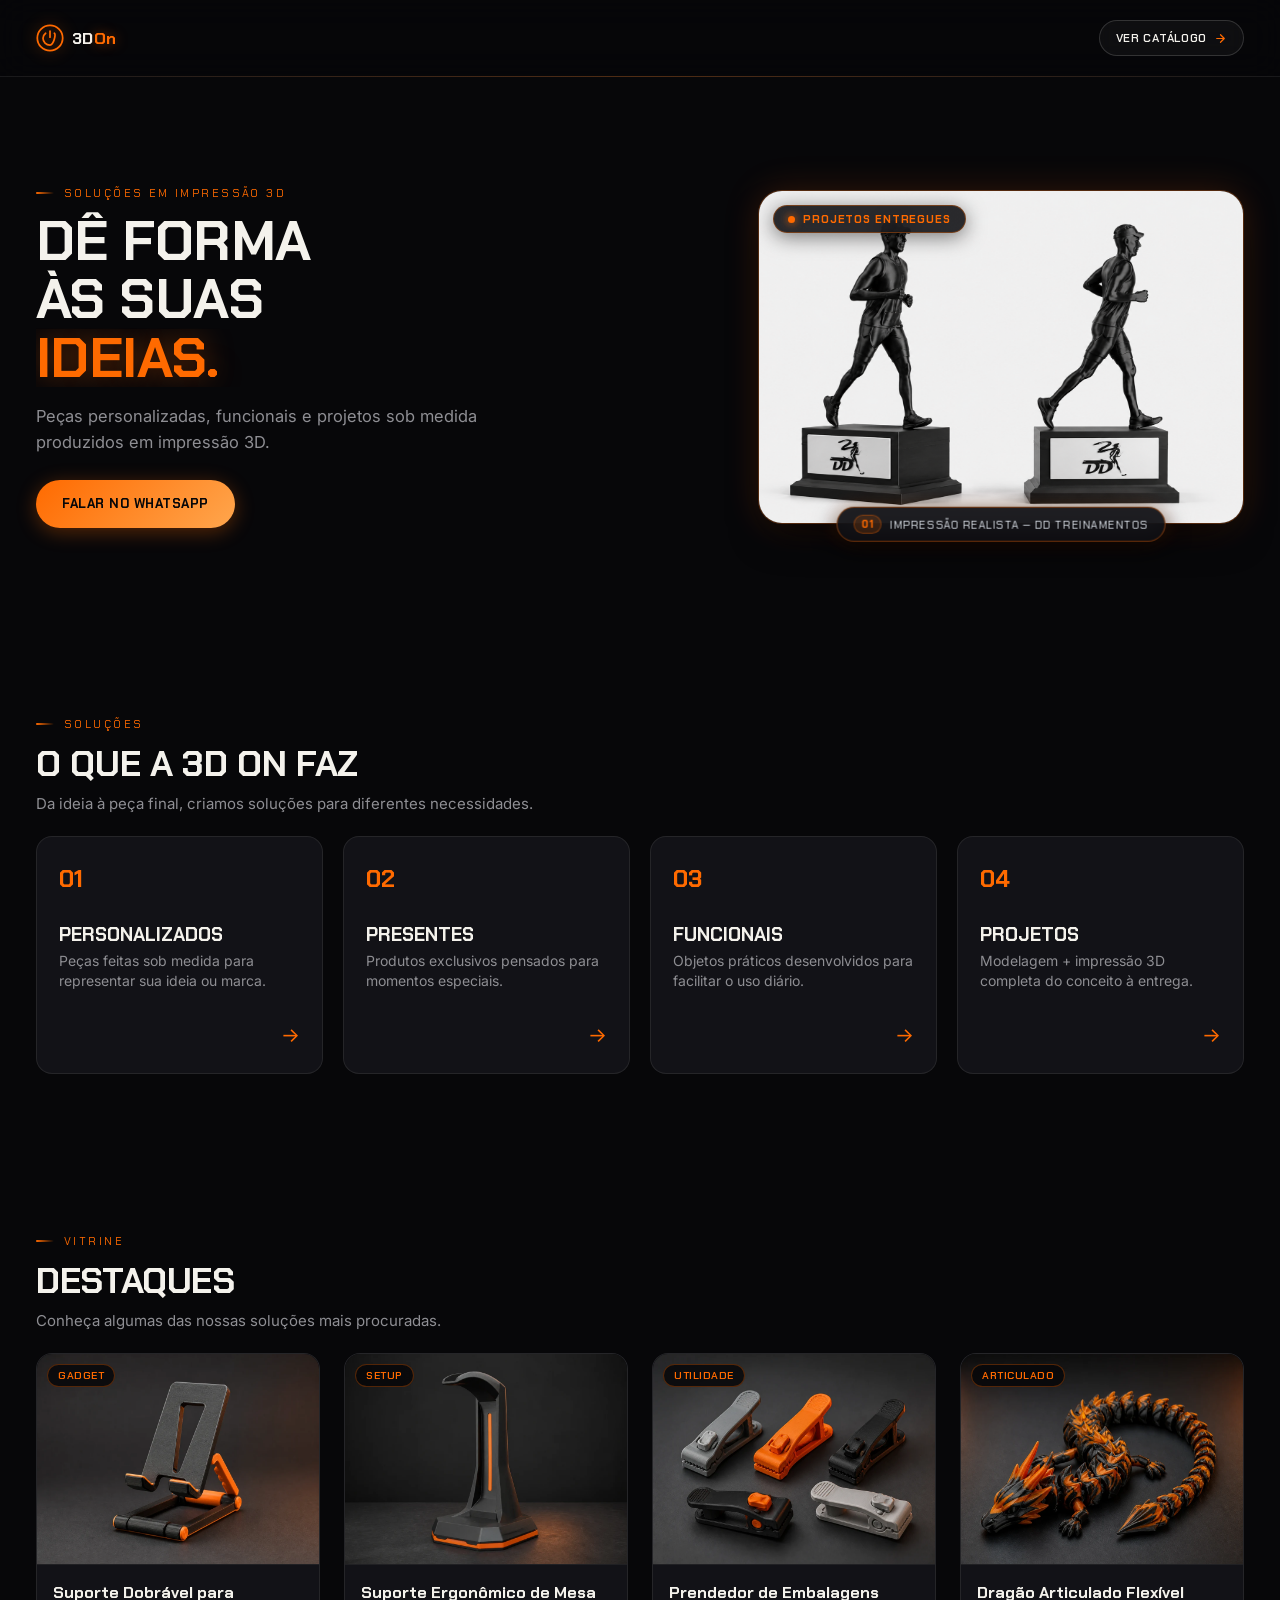
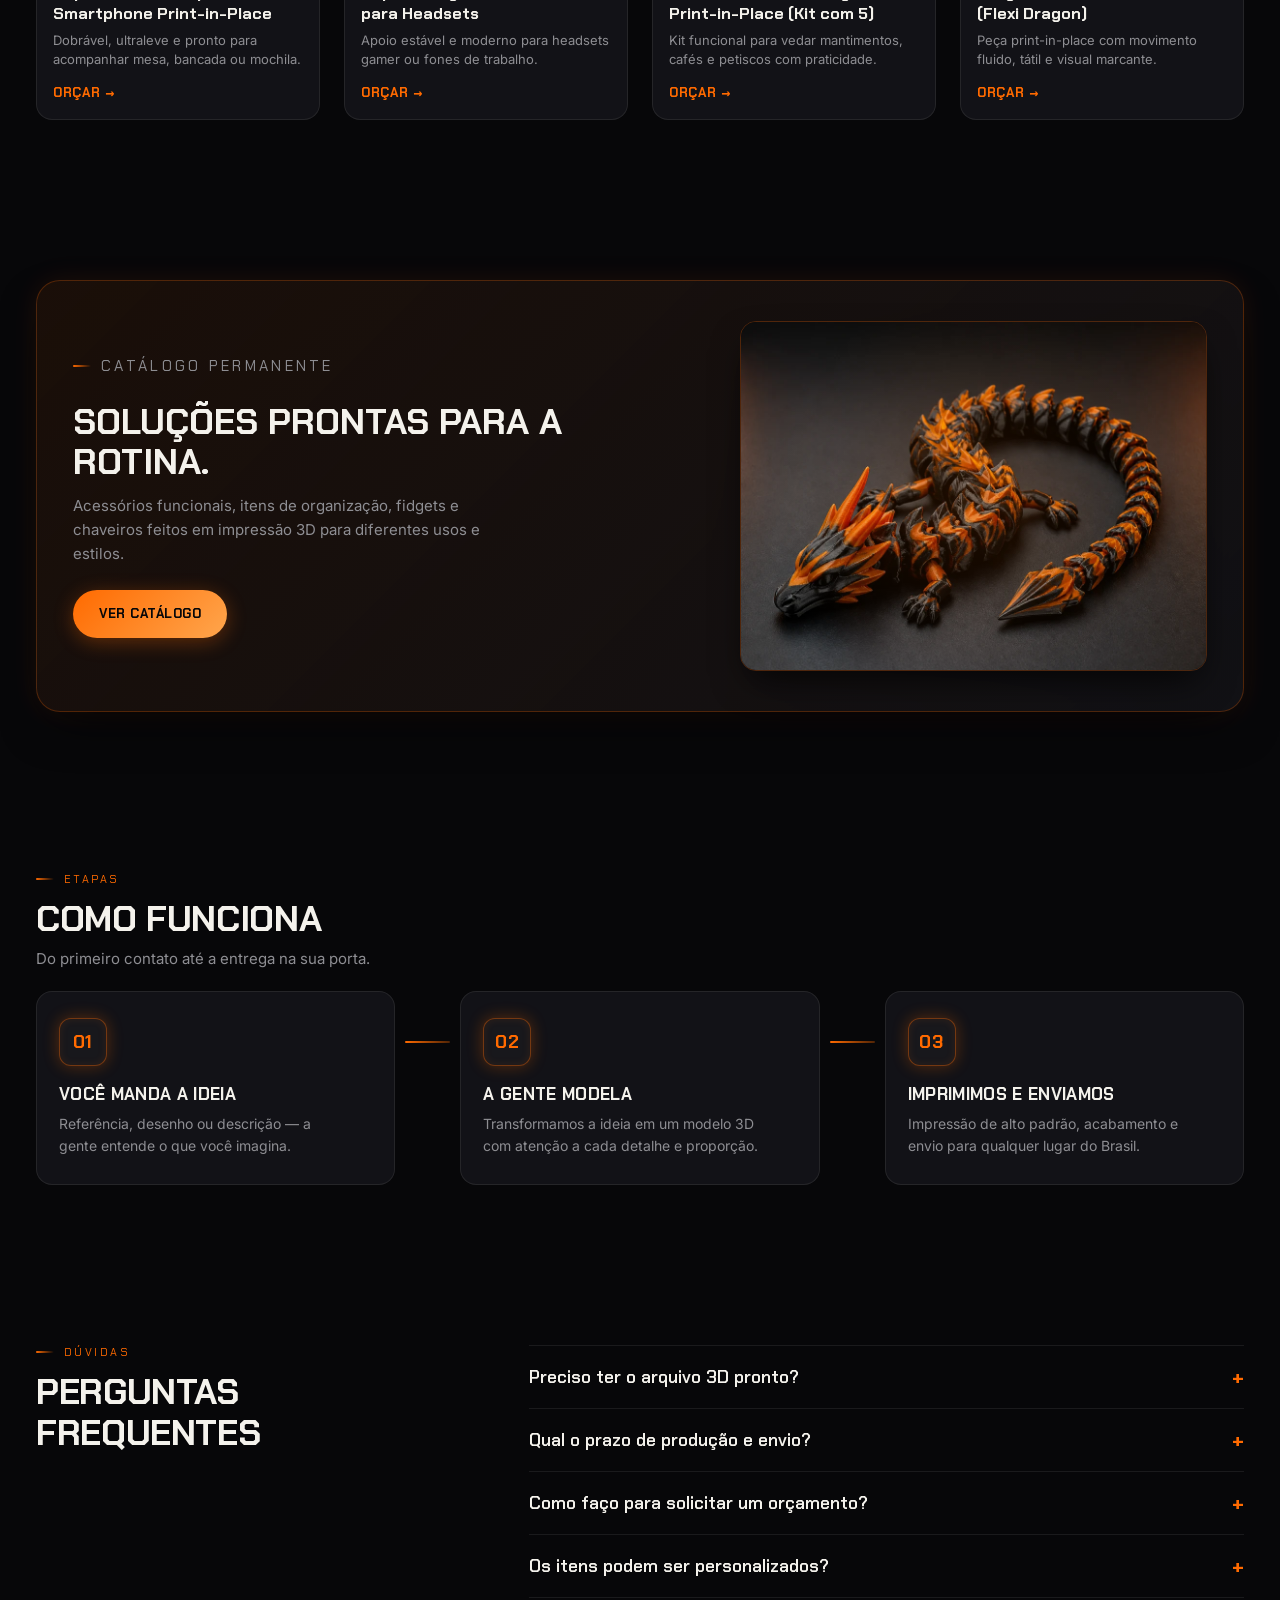
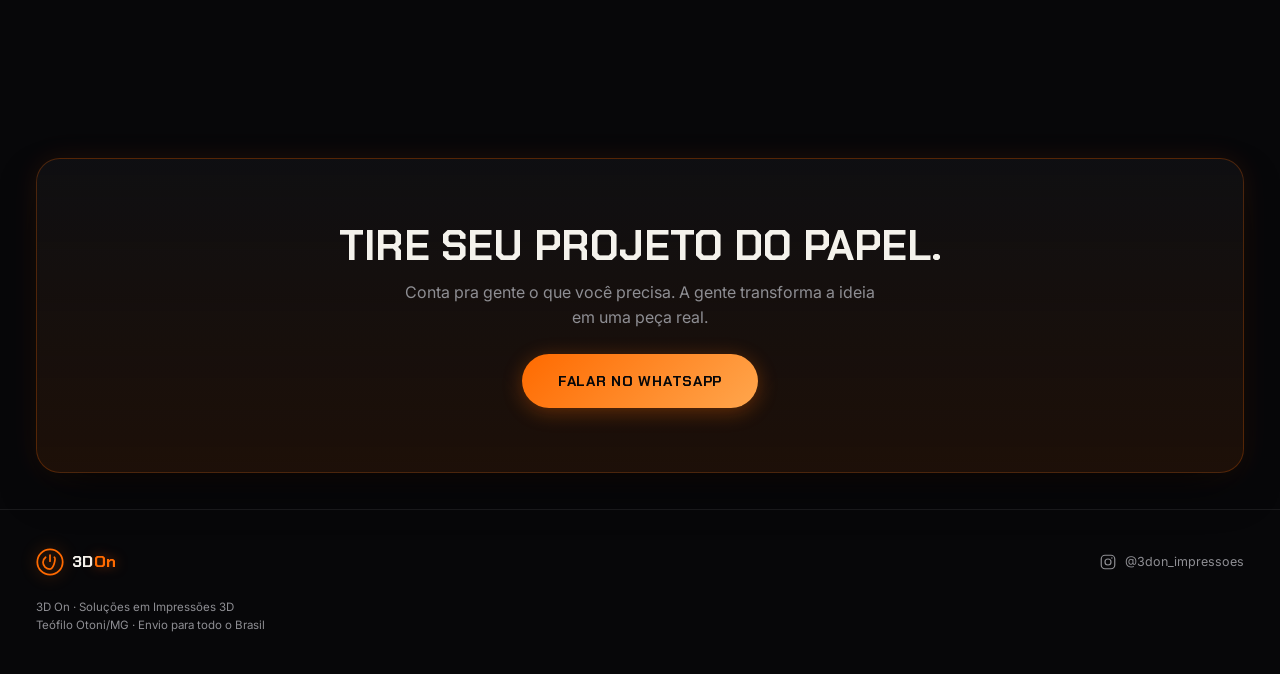
==== commit 6704b0c1: "Atualiza arquivos" ====
--- a/index.html
+++ b/index.html
@@ -15,8 +15,8 @@
   <link
     href="https://fonts.googleapis.com/css2?family=Chakra+Petch:wght@400;500;600;700&family=Inter:wght@400;500;600;700;800&display=swap"
     rel="stylesheet">
-  <link rel="stylesheet" href="style.css?v=e7b393951285">
-  <script src="script.js?v=e7d2e192c4bf" defer></script>
+  <link rel="stylesheet" href="style.css?v=f76a70f23b00">
+  <script src="script.js?v=a9b5d00ce605" defer></script>
 </head>
 
 <body id="topo" data-view="home">
@@ -38,7 +38,12 @@
       </svg>
       <span>3D<b>On</b></span>
     </div>
-    <div class="topbar-loc" id="topbarLoc"><span class="dot"></span>Teófilo Otoni · MG</div>
+    <a href="#catalogo-completo" class="btn btn-ghost topbar-catalog-btn ripple-host" id="topbarLoc" aria-label="Ver catálogo de produtos">
+      <span>Ver Catálogo</span>
+      <svg width="13" height="13" viewBox="0 0 24 24" fill="none" stroke="currentColor" stroke-width="2.2" stroke-linecap="round" stroke-linejoin="round" aria-hidden="true">
+        <path d="M5 12h14M12 5l7 7-7 7"/>
+      </svg>
+    </a>
   </div>
 
   <!-- HOME VIEW MAIN -->
@@ -60,7 +65,6 @@
             target="_blank" rel="noopener">
             Falar no WhatsApp
           </a>
-          <a class="btn btn-ghost ripple-host" href="#catalogo-completo">Ver catálogo</a>
         </div>
       </div>
 
@@ -213,12 +217,6 @@
       </div>
 
       <div class="highlights-dots" id="highlightsDots"></div>
-
-      <div class="highlights-more">
-        <a href="#catalogo-completo" class="btn btn-ghost ripple-host">
-          Ver todos os 10 produtos &rarr;
-        </a>
-      </div>
     </section>
 
     <!-- SECTION 05: SOLUÇÕES PARA O DIA A DIA -->
--- a/style.css
+++ b/style.css
@@ -1,7 +1,13 @@
 /* ==========================================================================
-   DESIGN SYSTEM & TOKENS — MOBILE FIRST ABSOLUTO
+   3D ON IMPRESSÕES — DESIGN SYSTEM & RESPONSIVE STYLESHEET
+   Mobile-First Architecture with Progressive Desktop & Ultrawide Enhancement
+   ========================================================================== */
+
+/* ==========================================================================
+   1. DESIGN SYSTEM & TOKENS
    ========================================================================== */
 :root {
+  /* Color Palette */
   --bg: #070709;
   --surface: #121215;
   --surface-2: #18181c;
@@ -17,14 +23,36 @@
   --gray: #8e8e93;
   --gray-dim: #5c5c60;
   --icon-orange-filter: brightness(0) saturate(100%) invert(47%) sepia(97%) saturate(2934%) hue-rotate(1deg) brightness(105%) contrast(104%);
+
+  /* Radius */
   --radius-sm: 10px;
   --radius-md: 16px;
   --radius-lg: 24px;
+
+  /* Global Layout Tokens */
+  --maxw: 1280px;
   --container-pad: 20px;
-  --section-gap: clamp(32px, 7vw, 64px);
-}
-
-* {
+  --section-gap: clamp(40px, 7vw, 76px);
+
+  /* Typography Scale */
+  --t-tag: 10px;
+  --t-label: 11px;
+  --t-body: 13.5px;
+  --t-title: 15px;
+  --t-title-lg: 17px;
+  --t-price: 22px;
+  --t-display: clamp(28px, 4.4vw, 42px);
+
+  --track-label: .06em;
+  --track-display: .01em;
+}
+
+/* ==========================================================================
+   2. BASE RESETS & GLOBAL STYLES
+   ========================================================================== */
+*,
+*::before,
+*::after {
   margin: 0;
   padding: 0;
   box-sizing: border-box;
@@ -41,22 +69,19 @@
   color: var(--white);
   font-family: 'Inter', sans-serif;
   -webkit-font-smoothing: antialiased;
-  max-width: 100%;
-  margin: 0 auto;
+  -moz-osx-font-smoothing: grayscale;
+  width: 100%;
+  min-height: 100vh;
   position: relative;
   overflow-x: hidden;
 }
 
-.topbar {
-  max-width: 1140px;
-  padding-left: var(--container-pad);
-  padding-right: var(--container-pad);
-}
-
+/* Global Containers */
+.topbar,
 .home-main,
 .catalog-page,
 footer {
-  max-width: 1140px;
+  max-width: var(--maxw);
   margin-left: auto;
   margin-right: auto;
   padding-left: var(--container-pad);
@@ -73,9 +98,82 @@
   z-index: 1;
 }
 
+img {
+  max-width: 100%;
+  display: block;
+}
+
+/* Accessible Focus Ring */
+:where(a, button, input, summary):focus-visible {
+  outline: 2px solid var(--orange);
+  outline-offset: 3px;
+  border-radius: 4px;
+}
+
 /* ==========================================================================
-       TOUCH RIPPLE SYSTEM
-       ========================================================================== */
+   3. BUTTONS & INTERACTION UTILITIES
+   ========================================================================== */
+.btn {
+  display: inline-flex;
+  align-items: center;
+  justify-content: center;
+  gap: 8px;
+  font-family: 'Chakra Petch', sans-serif;
+  font-weight: 700;
+  text-transform: uppercase;
+  border-radius: 999px;
+  cursor: pointer;
+  border: none;
+  text-decoration: none;
+  transition: transform .22s cubic-bezier(0.16, 1, 0.3, 1),
+              box-shadow .22s ease,
+              background .22s ease,
+              border-color .22s ease,
+              color .22s ease;
+  -webkit-user-select: none;
+  user-select: none;
+  white-space: nowrap;
+}
+
+.btn-primary {
+  background: linear-gradient(135deg, var(--orange), var(--orange-2));
+  color: #070709;
+  font-size: 13px;
+  letter-spacing: .04em;
+  padding: 13px 26px;
+  min-height: 48px;
+  box-shadow: 0 4px 20px rgba(255, 106, 0, 0.32);
+}
+
+@media (hover: hover) {
+  .btn-primary:hover {
+    transform: translateY(-2px);
+    box-shadow: 0 8px 28px rgba(255, 106, 0, 0.48);
+  }
+}
+
+.btn-primary:active,
+.btn-primary.touch-press {
+  transform: scale(0.96) !important;
+  box-shadow: 0 2px 10px rgba(255, 106, 0, 0.3);
+}
+
+.btn-ghost {
+  background: rgba(255, 255, 255, 0.04);
+  border: 1px solid var(--line-strong);
+  color: var(--white);
+  backdrop-filter: blur(8px);
+  -webkit-backdrop-filter: blur(8px);
+}
+
+.btn-large {
+  padding: 16px 36px;
+  font-size: 14.5px;
+  min-height: 54px;
+  letter-spacing: .05em;
+}
+
+/* Touch Ripple System */
 .ripple-host {
   position: relative;
   overflow: hidden;
@@ -96,16 +194,13 @@
     transform: scale(0);
     opacity: 0.7;
   }
-
   100% {
     transform: scale(2.5);
     opacity: 0;
   }
 }
 
-/* ==========================================================================
-       SCROLL PROGRESS BAR
-       ========================================================================== */
+/* Scroll Progress Bar */
 .scroll-progress {
   position: fixed;
   top: 0;
@@ -127,9 +222,22 @@
   transition: width 60ms linear;
 }
 
+/* Reveal Animations */
+.reveal {
+  opacity: 0;
+  transform: translateY(22px);
+  transition: opacity 0.6s cubic-bezier(0.16, 1, 0.3, 1), transform 0.6s cubic-bezier(0.16, 1, 0.3, 1);
+  will-change: opacity, transform;
+}
+
+.reveal.active {
+  opacity: 1;
+  transform: translateY(0);
+}
+
 /* ==========================================================================
-       HEADER & NAVIGATION
-       ========================================================================== */
+   4. HEADER & TOPBAR NAVIGATION
+   ========================================================================== */
 .topbar {
   position: sticky;
   top: 0;
@@ -137,8 +245,9 @@
   display: flex;
   align-items: center;
   justify-content: space-between;
-  padding: 14px var(--container-pad);
-  background: rgba(7, 7, 9, 0.82);
+  padding-top: 14px;
+  padding-bottom: 14px;
+  background: rgba(7, 7, 9, 0.85);
   backdrop-filter: blur(16px);
   -webkit-backdrop-filter: blur(16px);
   border-bottom: 1px solid var(--line);
@@ -153,45 +262,30 @@
   height: 1px;
   background: linear-gradient(90deg, transparent, var(--orange-glow), transparent);
   opacity: 0.8;
-}
-
-.topbar-loc {
-  font-family: 'Chakra Petch', sans-serif;
-  font-size: 10.5px;
-  letter-spacing: .14em;
-  text-transform: uppercase;
-  color: var(--gray);
-  display: flex;
+  pointer-events: none;
+}
+
+.back-btn {
+  display: inline-flex;
   align-items: center;
   gap: 6px;
+  font-family: 'Chakra Petch', sans-serif;
+  font-size: 11.5px;
+  font-weight: 600;
+  text-transform: uppercase;
+  color: var(--gray);
   background: rgba(255, 255, 255, 0.04);
-  padding: 5px 12px;
+  padding: 6px 14px;
   border-radius: 999px;
-  border: 1px solid rgba(255, 255, 255, 0.07);
-  min-height: 30px;
-}
-
-.topbar-loc .dot {
-  width: 6px;
-  height: 6px;
-  border-radius: 50%;
-  background: var(--orange);
-  box-shadow: 0 0 10px var(--orange);
-  animation: pulse 2.4s ease-in-out infinite;
-}
-
-@keyframes pulse {
-
-  0%,
-  100% {
-    opacity: 1;
-    transform: scale(1);
-  }
-
-  50% {
-    opacity: .4;
-    transform: scale(0.85);
-  }
+  border: 1px solid var(--line);
+  transition: all .2s ease;
+  min-height: 36px;
+}
+
+.back-btn:active {
+  transform: scale(0.95);
+  border-color: var(--orange);
+  color: var(--white);
 }
 
 .logo-mark {
@@ -199,15 +293,14 @@
   align-items: center;
   gap: 8px;
   transition: transform .2s ease;
-  min-height: 44px;
-  padding: 4px 0;
+  min-height: 40px;
 }
 
 .logo-mark svg {
   width: 28px;
   height: 28px;
   display: block;
-  filter: drop-shadow(0 0 8px rgba(255, 106, 0, 0.4));
+  filter: drop-shadow(0 0 8px rgba(255, 106, 0, 0.45));
 }
 
 .logo-mark span {
@@ -223,15 +316,65 @@
   text-shadow: 0 0 12px rgba(255, 106, 0, 0.5);
 }
 
-/* Refined Floating Studio Status Pill */
-
+.topbar-catalog-btn {
+  font-family: 'Chakra Petch', sans-serif;
+  font-size: 11.5px;
+  font-weight: 600;
+  letter-spacing: .06em;
+  text-transform: uppercase;
+  color: var(--white);
+  display: inline-flex;
+  align-items: center;
+  justify-content: center;
+  gap: 7px;
+  background: rgba(255, 255, 255, 0.04);
+  padding: 7px 16px;
+  border-radius: 999px;
+  border: 1px solid var(--line-strong);
+  min-height: 36px;
+  text-decoration: none;
+  backdrop-filter: blur(8px);
+  -webkit-backdrop-filter: blur(8px);
+  transition: all .25s cubic-bezier(0.16, 1, 0.3, 1);
+  white-space: nowrap;
+}
+
+.topbar-catalog-btn svg {
+  width: 13px;
+  height: 13px;
+  stroke: var(--orange);
+  transition: transform .2s ease, stroke .2s ease;
+  flex-shrink: 0;
+}
+
+@media (hover: hover) {
+  .topbar-catalog-btn:hover {
+    border-color: rgba(255, 106, 0, 0.5);
+    background: rgba(255, 106, 0, 0.1);
+    color: #ffffff;
+    box-shadow: 0 0 16px rgba(255, 106, 0, 0.25);
+    transform: translateY(-1px);
+  }
+
+  .topbar-catalog-btn:hover svg {
+    transform: translateX(2px);
+    stroke: var(--orange-2);
+  }
+}
+
+.topbar-catalog-btn:active,
+.topbar-catalog-btn.touch-press {
+  transform: scale(0.95) !important;
+  border-color: var(--orange);
+  background: rgba(255, 106, 0, 0.16);
+  box-shadow: 0 0 12px rgba(255, 106, 0, 0.3);
+}
 
 /* ==========================================================================
-       HERO SECTION
-       ========================================================================== */
-.hero {
-  padding: 36px var(--container-pad) 28px;
-  position: relative;
+   5. SECTION HEADINGS & COMMON STYLES
+   ========================================================================== */
+.section-head {
+  padding-bottom: 20px;
 }
 
 .eyebrow {
@@ -240,7 +383,7 @@
   letter-spacing: .22em;
   text-transform: uppercase;
   color: var(--orange);
-  margin-bottom: 16px;
+  margin-bottom: 12px;
   display: flex;
   align-items: center;
   gap: 10px;
@@ -254,11 +397,42 @@
   border-radius: 2px;
 }
 
+.section-head h2 {
+  font-family: 'Chakra Petch', sans-serif;
+  font-size: clamp(24px, 4vw, 36px);
+  font-weight: 700;
+  text-transform: uppercase;
+  letter-spacing: -.01em;
+  line-height: 1.15;
+  color: var(--white);
+}
+
+.section-sub {
+  margin-top: 8px;
+  font-size: clamp(13.5px, 2.5vw, 15px);
+  color: var(--gray);
+  line-height: 1.55;
+  max-width: 60ch;
+}
+
+/* ==========================================================================
+   6. HERO SECTION
+   ========================================================================== */
+.hero {
+  padding-top: clamp(28px, 5vw, 64px);
+  padding-bottom: clamp(28px, 5vw, 64px);
+  position: relative;
+}
+
+.hero-copy {
+  min-width: 0;
+}
+
 .print-heading {
   font-family: 'Chakra Petch', sans-serif;
   font-weight: 700;
-  font-size: 38px;
-  line-height: 1.05;
+  font-size: clamp(34px, 7vw, 56px);
+  line-height: 1.04;
   letter-spacing: -.01em;
   position: relative;
   text-transform: uppercase;
@@ -277,9 +451,9 @@
   animation-delay: calc(var(--i) * .32s + .15s);
 }
 
-.print-heading .row {
-  animation-delay: calc(var(--i) * .32s + .1s);
-}
+.print-heading .row:nth-child(1) { --i: 0; }
+.print-heading .row:nth-child(2) { --i: 1; }
+.print-heading .row:nth-child(3) { --i: 2; }
 
 @keyframes openRow {
   to {
@@ -289,55 +463,21 @@
 
 @keyframes layerReveal {
   to {
-    clip-path: inset(0 0 0 0);
+    clip-path: inset(0 0 0% 0);
   }
 }
 
 .print-heading .accent {
   color: var(--orange);
-  text-shadow: 0 0 24px rgba(255, 106, 0, 0.45);
-}
-
-
-
-@media (max-width:380px) {
-  .print-heading {
-    font-size: 32px;
-  }
-
-
-}
-
-@media (prefers-reduced-motion: reduce) {
-
-  .print-heading .row,
-  .print-heading .row span {
-    animation: none !important;
-    height: auto !important;
-    clip-path: none !important;
-  }
-
-  .reveal {
-    opacity: 1 !important;
-    transform: none !important;
-    transition: none !important;
-  }
-
-  .ripple-ring {
-    display: none !important;
-  }
-
-  .cat-card {
-    transition: none !important;
-  }
+  text-shadow: 0 0 30px rgba(255, 106, 0, 0.4);
 }
 
 .hero-sub {
-  margin-top: 20px;
-  color: var(--gray);
-  font-size: 14.5px;
+  margin-top: 16px;
+  font-size: clamp(14px, 2.5vw, 16.5px);
+  color: var(--gray);
   line-height: 1.6;
-  max-width: 34ch;
+  max-width: 52ch;
 }
 
 .hero-actions {
@@ -347,97 +487,11 @@
   flex-wrap: wrap;
 }
 
-/* Buttons System */
-.btn {
-  font-family: 'Chakra Petch', sans-serif;
-  font-size: 13.5px;
-  font-weight: 600;
-  letter-spacing: .03em;
-  text-transform: uppercase;
-  padding: 14px 24px;
-  border-radius: 999px;
-  display: inline-flex;
-  align-items: center;
-  justify-content: center;
-  gap: 8px;
-  position: relative;
-  overflow: hidden;
-  transition: all .25s cubic-bezier(0.16, 1, 0.3, 1);
-  cursor: pointer;
-  min-height: 48px;
-  -webkit-user-select: none;
-  user-select: none;
-}
-
-.btn.touch-press {
-  transform: scale(0.94) !important;
-  transition-duration: 0.08s !important;
-}
-
-.btn-primary {
-  background: linear-gradient(135deg, var(--orange), #ff8a1f);
-  color: #070709;
-  box-shadow: 0 4px 22px rgba(255, 106, 0, 0.35);
-}
-
-.btn-primary::after {
-  content: '';
-  position: absolute;
-  top: -50%;
-  left: -50%;
-  width: 200%;
-  height: 200%;
-  background: linear-gradient(60deg, transparent, rgba(255, 255, 255, 0.28), transparent);
-  transform: rotate(30deg) translateY(-100%);
-  transition: transform 0.6s ease;
-}
-
-.btn-ghost {
-  background: rgba(255, 255, 255, 0.03);
-  border: 1px solid var(--line-strong);
-  color: var(--white);
-  backdrop-filter: blur(8px);
-}
-
-@media (hover: none) and (pointer: coarse) {
-  .btn-primary:active {
-    box-shadow: 0 2px 16px rgba(255, 106, 0, 0.6);
-  }
-
-  .btn-primary:active::after {
-    transform: rotate(30deg) translateY(100%);
-  }
-
-  .btn-ghost:active {
-    border-color: rgba(255, 106, 0, 0.5);
-    background: rgba(255, 106, 0, 0.12);
-  }
-}
-
-@media (hover: hover) {
-  .btn-primary:hover {
-    box-shadow: 0 6px 28px rgba(255, 106, 0, 0.55);
-    transform: translateY(-2px);
-  }
-
-  .btn-primary:hover::after {
-    transform: rotate(30deg) translateY(100%);
-  }
-
-  .btn-ghost:hover {
-    border-color: rgba(255, 106, 0, 0.4);
-    background: rgba(255, 106, 0, 0.08);
-    transform: translateY(-2px);
-  }
-}
-
-/* ==========================================================================
-       HERO VISUAL COMPOSITION — AUTOMATIC HORIZONTAL CAROUSEL
-       ========================================================================== */
+/* Hero Visual Composition — Slider de Projetos Entregues */
 .hero-visual {
   position: relative;
   width: 100%;
-  margin-top: 20px;
+  margin-top: 28px;
   padding-bottom: 18px;
   user-select: none;
 }
@@ -484,7 +538,6 @@
   transform: scale(1.02);
 }
 
-/* Top Category Badge */
 .hero-badge-top {
   position: absolute;
   top: 14px;
@@ -517,7 +570,6 @@
   flex-shrink: 0;
 }
 
-/* Bottom Dynamic Project Title Badge — Straddling Bottom Border Centered */
 .hero-visual-badge {
   position: absolute;
   bottom: 0;
@@ -567,10 +619,11 @@
 }
 
 /* ==========================================================================
-       EDITORIAL LIST — "O QUE A 3D ON FAZ"
-       ========================================================================== */
+   7. SEÇÃO SOLUÇÕES (EDITORIAL LIST)
+   ========================================================================== */
 .editorial-section {
-  padding: var(--section-gap) 0;
+  padding-top: var(--section-gap);
+  padding-bottom: var(--section-gap);
 }
 
 .editorial-list {
@@ -587,7 +640,7 @@
   border-top: 1px solid var(--line);
   text-decoration: none;
   color: inherit;
-  transition: padding-left 0.25s ease, background-color 0.25s ease;
+  transition: padding-left 0.25s ease, background-color 0.25s ease, border-color 0.25s ease, transform 0.25s ease, box-shadow 0.25s ease;
 }
 
 .editorial-item:active,
@@ -610,7 +663,7 @@
 
 .editorial-content h3 {
   font-family: 'Chakra Petch', sans-serif;
-  font-size: clamp(16px, 4vw, 20px);
+  font-size: clamp(16px, 3.5vw, 19px);
   font-weight: 700;
   color: var(--white);
   margin-bottom: 4px;
@@ -618,7 +671,7 @@
 }
 
 .editorial-content p {
-  font-size: clamp(13px, 3.2vw, 14.5px);
+  font-size: clamp(13px, 2.5vw, 14px);
   color: var(--gray);
   line-height: 1.45;
 }
@@ -636,10 +689,11 @@
 }
 
 /* ==========================================================================
-       PRODUTOS EM DESTAQUE (HIGHLIGHTS)
-       ========================================================================== */
+   8. VITRINE / DESTAQUES (HIGHLIGHTS)
+   ========================================================================== */
 .highlights-section {
-  padding: var(--section-gap) 0;
+  padding-top: var(--section-gap);
+  padding-bottom: var(--section-gap);
 }
 
 .highlights-grid {
@@ -648,33 +702,28 @@
   gap: 20px;
 }
 
-@media (min-width: 540px) {
-  .highlights-grid {
-    grid-template-columns: repeat(2, 1fr);
-  }
-}
-
-@media (min-width: 992px) {
-  .highlights-grid {
-    grid-template-columns: repeat(4, 1fr);
-  }
-}
-
 .highlight-card {
-  background: var(--surface);
+  background: var(--surface-glass-card);
   border: 1px solid var(--line);
   border-radius: var(--radius-md);
   overflow: hidden;
   display: flex;
   flex-direction: column;
   transition: border-color 0.25s ease, transform 0.25s ease, box-shadow 0.25s ease;
-}
-
-.highlight-card:hover,
+  backdrop-filter: blur(12px);
+  -webkit-backdrop-filter: blur(12px);
+}
+
+@media (hover: hover) {
+  .highlight-card:hover {
+    border-color: rgba(255, 106, 0, 0.45);
+    box-shadow: 0 14px 34px -10px rgba(0, 0, 0, 0.75), 0 0 22px rgba(255, 106, 0, 0.16);
+    transform: translateY(-4px);
+  }
+}
+
 .highlight-card:active {
-  border-color: rgba(255, 106, 0, 0.4);
-  box-shadow: 0 12px 30px -10px rgba(0, 0, 0, 0.7), 0 0 20px rgba(255, 106, 0, 0.15);
-  transform: translateY(-3px);
+  transform: scale(0.98);
 }
 
 .highlight-media {
@@ -683,6 +732,7 @@
   position: relative;
   overflow: hidden;
   background: #0d0d10;
+  border-bottom: 1px solid var(--line);
 }
 
 .highlight-media img {
@@ -690,13 +740,20 @@
   height: 100%;
   object-fit: cover;
   display: block;
+  transition: transform 0.4s ease;
+}
+
+@media (hover: hover) {
+  .highlight-card:hover .highlight-media img {
+    transform: scale(1.04);
+  }
 }
 
 .highlight-tag {
   position: absolute;
   top: 10px;
   left: 10px;
-  background: rgba(7, 7, 9, 0.82);
+  background: rgba(7, 7, 9, 0.84);
   backdrop-filter: blur(8px);
   -webkit-backdrop-filter: blur(8px);
   padding: 4px 10px;
@@ -711,7 +768,7 @@
 }
 
 .highlight-body {
-  padding: 16px;
+  padding: 18px 16px;
   display: flex;
   flex-direction: column;
   flex: 1;
@@ -723,13 +780,15 @@
   font-weight: 700;
   color: var(--white);
   margin-bottom: 6px;
+  line-height: 1.3;
 }
 
 .highlight-body p {
   font-size: 13px;
   color: var(--gray);
-  line-height: 1.45;
+  line-height: 1.5;
   flex: 1;
+  max-width: 44ch;
 }
 
 .highlight-cta {
@@ -744,20 +803,15 @@
   letter-spacing: 0.05em;
   margin-top: 14px;
   text-decoration: none;
-  transition: gap 0.2s ease;
+  transition: gap 0.2s ease, color 0.2s ease;
 }
 
 .highlight-cta:hover,
 .highlight-cta:active {
   gap: 10px;
-}
-
-.highlights-more {
-  margin-top: 24px;
-  text-align: center;
-}
-
-/* Paginação do carrossel mobile (oculta no desktop) */
+  color: var(--orange-2);
+}
+
 .highlights-dots {
   display: none;
   justify-content: center;
@@ -794,29 +848,24 @@
 }
 
 /* ==========================================================================
-       SOLUÇÕES PARA O DIA A DIA
-       ========================================================================== */
+   9. SEÇÃO COLEÇÃO (SOLUÇÕES PARA O DIA A DIA)
+   ========================================================================== */
 .catalog-collection-section {
-  padding: clamp(24px, 5vw, 44px);
+  padding: clamp(24px, 5vw, 48px);
   background: linear-gradient(135deg, rgba(255, 106, 0, 0.08) 0%, rgba(18, 18, 22, 0.95) 100%);
   border: 1px solid rgba(255, 106, 0, 0.25);
   border-radius: var(--radius-lg);
-  margin: var(--section-gap) 0;
+  margin-top: var(--section-gap);
+  margin-bottom: var(--section-gap);
   display: grid;
   gap: 24px;
   align-items: center;
-}
-
-@media (min-width: 768px) {
-  .catalog-collection-section {
-    grid-template-columns: 1.2fr 0.8fr;
-    gap: 36px;
-  }
+  box-shadow: 0 20px 48px -15px rgba(0, 0, 0, 0.75), 0 0 28px rgba(255, 106, 0, 0.1);
 }
 
 .catalog-collection-content h2 {
   font-family: 'Chakra Petch', sans-serif;
-  font-size: clamp(24px, 5.5vw, 36px);
+  font-size: clamp(24px, 4.5vw, 36px);
   font-weight: 700;
   line-height: 1.1;
   text-transform: uppercase;
@@ -826,16 +875,17 @@
 
 .catalog-collection-content p {
   color: var(--gray);
-  font-size: clamp(13.5px, 3.5vw, 15px);
-  line-height: 1.55;
+  font-size: clamp(13.5px, 2.5vw, 15px);
+  line-height: 1.6;
   margin-bottom: 24px;
+  max-width: 50ch;
 }
 
 .catalog-collection-media-frame {
   position: relative;
   border-radius: var(--radius-md);
   overflow: hidden;
-  border: 1px solid rgba(255, 106, 0, 0.2);
+  border: 1px solid rgba(255, 106, 0, 0.25);
   box-shadow: 0 16px 36px -10px rgba(0, 0, 0, 0.8);
   aspect-ratio: 4 / 3;
 }
@@ -846,74 +896,121 @@
   object-fit: cover;
 }
 
+.glow-accent {
+  position: absolute;
+  inset: 0;
+  pointer-events: none;
+  background: radial-gradient(circle at center, rgba(255, 106, 0, 0.12), transparent 70%);
+}
+
 /* ==========================================================================
-       TIMELINE VERTICAL — COMO FUNCIONA
-       ========================================================================== */
+   10. TIMELINE (COMO FUNCIONA)
+   ========================================================================== */
 .timeline-section {
-  padding: var(--section-gap) 0;
+  padding-top: var(--section-gap);
+  padding-bottom: var(--section-gap);
 }
 
 .timeline-stepper {
   display: flex;
   flex-direction: column;
-  gap: 4px;
-  max-width: 600px;
-}
-
+  gap: 0;
+  max-width: 640px;
+  position: relative;
+}
+
+/* Timeline Card Step */
 .timeline-step {
   display: flex;
   align-items: flex-start;
   gap: 16px;
-}
-
+  background: var(--surface-glass-card);
+  border: 1px solid var(--line);
+  border-radius: var(--radius-md);
+  padding: 20px 18px;
+  backdrop-filter: blur(12px);
+  -webkit-backdrop-filter: blur(12px);
+  position: relative;
+  z-index: 2;
+  transition: transform 0.28s cubic-bezier(0.16, 1, 0.3, 1),
+              border-color 0.28s ease,
+              box-shadow 0.28s ease;
+}
+
+.timeline-step:hover,
+.timeline-step:active {
+  transform: translateX(6px);
+  border-color: rgba(255, 106, 0, 0.45);
+  box-shadow: 0 10px 28px -8px rgba(0, 0, 0, 0.75), 0 0 20px var(--orange-glow);
+}
+
+/* Cyberpunk / Tech Badge Number */
 .timeline-num {
   width: 44px;
   height: 44px;
-  border-radius: 50%;
+  border-radius: 12px;
   background: var(--surface-2);
-  border: 2px solid var(--orange);
+  border: 1.5px solid rgba(255, 106, 0, 0.4);
   color: var(--orange);
   font-family: 'Chakra Petch', sans-serif;
   font-weight: 700;
   font-size: 16px;
+  letter-spacing: 0.04em;
   display: flex;
   align-items: center;
   justify-content: center;
-  box-shadow: 0 0 16px rgba(255, 106, 0, 0.3);
+  box-shadow: 0 0 16px var(--orange-glow), inset 0 0 8px rgba(255, 106, 0, 0.1);
   flex-shrink: 0;
+  transition: transform 0.25s ease, border-color 0.25s ease, box-shadow 0.25s ease;
+}
+
+.timeline-step:hover .timeline-num {
+  border-color: var(--orange);
+  box-shadow: 0 0 20px rgba(255, 106, 0, 0.5), inset 0 0 10px rgba(255, 106, 0, 0.2);
+  transform: scale(1.05);
 }
 
 .timeline-text {
-  padding-top: 8px;
+  padding-top: 2px;
+  flex: 1;
+  min-width: 0;
 }
 
 .timeline-text h3 {
   font-family: 'Chakra Petch', sans-serif;
-  font-size: clamp(16px, 4vw, 18px);
+  font-size: clamp(15.5px, 3.5vw, 18px);
   font-weight: 700;
   color: var(--white);
   text-transform: uppercase;
-  margin-bottom: 4px;
+  letter-spacing: 0.02em;
+  margin-bottom: 6px;
+  line-height: 1.25;
 }
 
 .timeline-text p {
-  font-size: clamp(13px, 3.2vw, 14.5px);
-  color: var(--gray);
-  line-height: 1.5;
-}
-
+  font-size: clamp(13px, 2.5vw, 14.5px);
+  color: var(--gray);
+  line-height: 1.55;
+  max-width: 42ch;
+}
+
+/* Connecting Line (Mobile Vertical) */
 .timeline-line {
   width: 2px;
-  height: 32px;
-  background: linear-gradient(180deg, var(--orange), transparent);
-  margin-left: 21px;
+  height: 24px;
+  background: linear-gradient(180deg, var(--orange), rgba(255, 106, 0, 0.25));
+  margin-left: 39px;
+  position: relative;
+  z-index: 1;
+  border-radius: 2px;
 }
 
 /* ==========================================================================
-       FAQ EDITORIAL ACORDEÃO
-       ========================================================================== */
+   11. FAQ (PERGUNTAS FREQUENTES)
+   ========================================================================== */
 .faq-editorial-section {
-  padding: var(--section-gap) 0;
+  padding-top: var(--section-gap);
+  padding-bottom: var(--section-gap);
 }
 
 .faq-editorial-list {
@@ -936,11 +1033,18 @@
   border: none;
   color: var(--white);
   font-family: 'Chakra Petch', sans-serif;
-  font-size: clamp(15px, 3.8vw, 17px);
+  font-size: clamp(15px, 3.2vw, 17.5px);
   font-weight: 600;
   text-align: left;
   cursor: pointer;
   gap: 12px;
+  transition: color 0.2s ease;
+}
+
+@media (hover: hover) {
+  .faq-editorial-question:hover {
+    color: var(--orange-2);
+  }
 }
 
 .faq-icon {
@@ -954,7 +1058,7 @@
 .faq-editorial-answer {
   max-height: 0;
   overflow: hidden;
-  transition: max-height 0.3s cubic-bezier(0, 1, 0, 1), opacity 0.25s ease;
+  transition: max-height 0.35s cubic-bezier(0.16, 1, 0.3, 1), opacity 0.25s ease;
   opacity: 0;
 }
 
@@ -962,30 +1066,32 @@
   max-height: 250px;
   opacity: 1;
   padding-bottom: 18px;
-  transition: max-height 0.3s ease-in-out, opacity 0.25s ease;
 }
 
 .faq-editorial-answer p {
-  font-size: clamp(13px, 3.2vw, 14.5px);
-  color: var(--gray);
-  line-height: 1.55;
+  font-size: clamp(13px, 2.5vw, 14.5px);
+  color: var(--gray);
+  line-height: 1.6;
+  max-width: 65ch;
 }
 
 /* ==========================================================================
-       CTA FINAL
-       ========================================================================== */
+   12. CTA FINAL
+   ========================================================================== */
 .final-cta-section {
-  padding: clamp(36px, 7vw, 60px) clamp(20px, 4vw, 40px);
-  background: linear-gradient(180deg, rgba(18, 18, 21, 0.6) 0%, rgba(255, 106, 0, 0.08) 100%);
-  border: 1px solid var(--line);
+  padding: clamp(36px, 7vw, 64px) clamp(20px, 4vw, 48px);
+  background: linear-gradient(180deg, rgba(18, 18, 21, 0.75) 0%, rgba(255, 106, 0, 0.09) 100%);
+  border: 1px solid rgba(255, 106, 0, 0.25);
   border-radius: var(--radius-lg);
-  margin: var(--section-gap) 0 32px;
+  margin-top: var(--section-gap);
+  margin-bottom: 36px;
   text-align: center;
+  box-shadow: 0 20px 48px -15px rgba(0, 0, 0, 0.8), 0 0 28px rgba(255, 106, 0, 0.1);
 }
 
 .final-cta-inner h2 {
   font-family: 'Chakra Petch', sans-serif;
-  font-size: clamp(26px, 6.5vw, 42px);
+  font-size: clamp(26px, 5.5vw, 42px);
   font-weight: 700;
   line-height: 1.08;
   text-transform: uppercase;
@@ -995,1380 +1101,43 @@
 
 .final-cta-inner p {
   color: var(--gray);
-  font-size: clamp(14px, 3.8vw, 16px);
-  line-height: 1.5;
-  max-width: 44ch;
+  font-size: clamp(14px, 3vw, 16px);
+  line-height: 1.55;
+  max-width: 48ch;
   margin: 0 auto 24px;
 }
 
-.btn-large {
-  padding: 16px 32px;
-  font-size: 14.5px;
-  min-height: 52px;
-}
-
-.hero-badges div {
-  background: var(--surface-glass-card);
-  border: 1px solid var(--line);
-  border-radius: 12px;
-  padding: 12px 10px;
-  font-size: 10.5px;
-  color: var(--gray);
-  letter-spacing: .02em;
-  backdrop-filter: blur(8px);
-  transition: transform .25s cubic-bezier(0.16, 1, 0.3, 1), border-color .25s ease, box-shadow .25s ease;
-  min-height: 54px;
-}
-
-.hero-badges div:active {
-  transform: scale(0.96);
-  border-color: rgba(255, 106, 0, 0.45);
-  box-shadow: 0 0 14px rgba(255, 106, 0, 0.2);
-}
-
-@media (hover: hover) {
-  .hero-badges div:hover {
-    transform: translateY(-2px);
-    border-color: rgba(255, 106, 0, 0.35);
-  }
-}
-
-.hero-badges b {
-  display: block;
-  font-family: 'Chakra Petch', sans-serif;
-  color: var(--white);
-  font-size: 13px;
-  font-weight: 700;
-  margin-bottom: 2px;
-}
-
-
-
 /* ==========================================================================
-       SECTION HEADINGS
-       ========================================================================== */
-.section-head {
-  padding: var(--section-gap) var(--container-pad) 6px;
-}
-
-.section-head .eyebrow {
-  margin-bottom: 8px;
-}
-
-.section-head h2 {
-  font-family: 'Chakra Petch', sans-serif;
-  font-size: 23px;
-  font-weight: 700;
-  text-transform: uppercase;
-  letter-spacing: -.01em;
-}
-
-.section-head p {
-  margin-top: 8px;
-  color: var(--gray);
-  font-size: 13.5px;
-  line-height: 1.55;
-  max-width: 36ch;
+   13. SINGLE-PAGE VIEW ROUTING (HOME / CATALOG)
+   ========================================================================== */
+body[data-view="home"] #viewCatalog {
+  display: none !important;
+}
+
+body[data-view="home"] #backBtn {
+  display: none !important;
+}
+
+body[data-view="catalog"] #viewHome {
+  display: none !important;
+}
+
+body[data-view="catalog"] #topbarLoc,
+body[data-view="catalog"] .topbar-catalog-btn {
+  display: none !important;
 }
 
 /* ==========================================================================
-       CATALOG SECTION
-       ========================================================================== */
-.catalog {
-  margin-left: 6px;
-  margin-right: 6px;
-  padding: 16px var(--container-pad) 8px;
-  display: grid;
-  grid-template-columns: 1fr 1fr;
-  gap: 12px;
-}
-
-/* Swipe hint indicator */
-.swipe-hint {
-  display: none;
-  align-items: center;
-  justify-content: center;
-  gap: 6px;
-  padding: 6px 0 2px;
-  font-family: 'Chakra Petch', sans-serif;
-  font-size: 10px;
-  text-transform: uppercase;
-  letter-spacing: .1em;
-  color: var(--gray-dim);
-  margin: 0 var(--container-pad);
-}
-
-.swipe-hint img {
-  width: 14px;
-  height: 14px;
-  display: block;
-  animation: swipeArrow 1.5s ease-in-out infinite;
-}
-
-@keyframes swipeArrow {
-
-  0%,
-  100% {
-    transform: translateX(0);
-    opacity: 0.5;
-  }
-
-  50% {
-    transform: translateX(6px);
-    opacity: 1;
-  }
-}
-
-@media (max-width: 480px) and (hover: none) {
-  .catalog {
-    display: flex;
-    overflow-x: auto;
-    scroll-snap-type: x mandatory;
-    -webkit-overflow-scrolling: touch;
-    gap: 12px;
-    padding: 16px var(--container-pad) 14px;
-    scrollbar-width: none;
-  }
-
-  .catalog::-webkit-scrollbar {
-    display: none;
-  }
-
-  .catalog .cat-card {
-    min-width: 72%;
-    max-width: 72%;
-    flex-shrink: 0;
-    scroll-snap-align: start;
-  }
-
-  .catalog .cat-card.wide {
-    min-width: 85%;
-    max-width: 85%;
-  }
-
-  .swipe-hint {
-    display: flex;
-  }
-}
-
-/* Scroll dots indicator */
-.scroll-dots {
-  display: none;
-  justify-content: center;
-  gap: 6px;
-  padding: 8px 0;
-  margin: 0 var(--container-pad) 4px;
-}
-
-.scroll-dots .dot-item {
-  width: 6px;
-  height: 6px;
-  border-radius: 50%;
-  background: var(--gray-dim);
-  transition: background .2s ease, transform .2s ease, width .2s ease;
-}
-
-.scroll-dots .dot-item.active {
-  background: var(--orange);
-  width: 18px;
-  border-radius: 4px;
-  box-shadow: 0 0 8px rgba(255, 106, 0, 0.4);
-}
-
-@media (max-width: 480px) and (hover: none) {
-  .scroll-dots {
-    display: flex;
-  }
-}
-
-/* Catalog Card */
-.cat-card {
-  background: var(--surface-glass-card);
-  backdrop-filter: blur(12px);
-  -webkit-backdrop-filter: blur(12px);
-  border: 1px solid var(--line);
-  border-radius: var(--radius-md);
-  padding: 20px 16px;
-  position: relative;
-  overflow: hidden;
-  transition: transform .3s cubic-bezier(0.16, 1, 0.3, 1), border-color .3s ease, box-shadow .3s ease, opacity .25s ease;
-  will-change: transform;
-}
-
-.cat-card.tilting {
-  transition: none !important;
-}
-
-.cat-card::before {
-  content: '';
-  position: absolute;
-  inset: 0;
-  background: radial-gradient(300px circle at var(--mouse-x, 50%) var(--mouse-y, 50%),
-      rgba(255, 106, 0, 0.14),
-      transparent 60%);
-  opacity: 0;
-  transition: opacity 0.4s ease;
-  pointer-events: none;
-  z-index: 1;
-}
-
-.cat-card.glow-active::before {
-  opacity: 1;
-}
-
-@media (hover: hover) {
-  .cat-card:hover::before {
-    opacity: 1;
-  }
-
-  .cat-card:hover {
-    transform: translateY(-4px) scale(1.015);
-    border-color: rgba(255, 106, 0, 0.38);
-    box-shadow: 0 12px 30px -8px rgba(0, 0, 0, 0.65), 0 0 22px rgba(255, 106, 0, 0.16);
-  }
-}
-
-.cat-card::after {
-  content: "L-" attr(data-n);
-  position: absolute;
-  top: 12px;
-  right: 12px;
-  font-family: 'Chakra Petch', sans-serif;
-  font-size: 9.5px;
-  font-weight: 600;
-  color: var(--orange);
-  background: rgba(255, 106, 0, 0.1);
-  border: 1px solid rgba(255, 106, 0, 0.2);
-  padding: 2px 6px;
-  border-radius: 4px;
-  letter-spacing: .05em;
-}
-
-.cat-card .icon {
-  width: 22px;
-  height: 22px;
-  display: block;
-  color: var(--orange);
-  filter: drop-shadow(0 0 4px rgba(255, 106, 0, 0.3));
-}
-
-.cat-card h3 {
-  font-family: 'Chakra Petch', sans-serif;
-  font-size: 14.5px;
-  font-weight: 600;
-  text-transform: uppercase;
-  letter-spacing: .01em;
-  line-height: 1.25;
-  margin-bottom: 6px;
-  position: relative;
-  z-index: 2;
-}
-
-.cat-card p {
-  font-size: 12px;
-  color: var(--gray);
-  line-height: 1.5;
-  position: relative;
-  z-index: 2;
-}
-
-.card-details,
-.card-details-inner {
-  min-width: 0;
-}
-
-.card-details-toggle {
-  display: none;
-  width: 100%;
-  min-height: 44px;
-  margin-top: 12px;
-  padding: 10px 0 0;
-  align-items: center;
-  justify-content: space-between;
-  gap: 10px;
-  border: 0;
-  border-top: 1px solid var(--line);
-  background: transparent;
-  color: var(--orange);
-  font-family: 'Chakra Petch', sans-serif;
-  font-size: 10.5px;
-  font-weight: 700;
-  letter-spacing: .08em;
-  text-transform: uppercase;
-  cursor: pointer;
-  position: relative;
-  z-index: 3;
-}
-
-.card-details-toggle img {
-  width: 16px;
-  height: 16px;
-  display: block;
-  flex-shrink: 0;
-  transition: transform .3s cubic-bezier(0.16, 1, 0.3, 1);
-}
-
-.cat-card.is-expanded .card-details-toggle img {
-  transform: rotate(180deg);
-}
-
-.card-details-toggle:focus-visible {
-  outline: 2px solid var(--orange);
-  outline-offset: 4px;
-  border-radius: 4px;
-}
-
-.cat-card.wide {
-  grid-column: 1 / -1;
-}
-
-@media (min-width: 481px) {
-  .cat-card.wide {
-    display: flex;
-    align-items: center;
-    gap: 16px;
-  }
-}
-
-@media (max-width: 480px) and (hover: none) {
-  .cat-card.wide {
-    display: flex;
-    align-items: center;
-    gap: 16px;
-  }
-}
-
-/* ==========================================================================
-       MATERIAL SELECTOR WIDGET
-       ========================================================================== */
-.material-selector {
-  margin: 20px var(--container-pad) 8px;
-  background: var(--surface-glass-card);
-  border: 1px solid var(--line);
-  border-radius: var(--radius-md);
-  padding: 18px 16px;
-  backdrop-filter: blur(12px);
-}
-
-.material-header {
-  font-family: 'Chakra Petch', sans-serif;
-  font-size: 12.5px;
-  font-weight: 700;
-  text-transform: uppercase;
-  color: var(--white);
-  margin-bottom: 12px;
-  display: flex;
-  align-items: center;
-  justify-content: space-between;
-}
-
-.material-header span {
-  font-size: 10px;
-  color: var(--orange);
-  font-weight: 500;
-}
-
-.material-pills {
-  display: flex;
-  gap: 8px;
-  overflow-x: auto;
-  padding-bottom: 4px;
-  scrollbar-width: none;
-  -webkit-overflow-scrolling: touch;
-  scroll-snap-type: x proximity;
-}
-
-.material-pills::-webkit-scrollbar {
-  display: none;
-}
-
-.mat-pill {
-  font-family: 'Chakra Petch', sans-serif;
-  font-size: 11px;
-  font-weight: 600;
-  padding: 8px 14px;
-  border-radius: 999px;
-  background: rgba(255, 255, 255, 0.04);
-  border: 1px solid var(--line);
-  color: var(--gray);
-  white-space: nowrap;
-  cursor: pointer;
-  display: flex;
-  align-items: center;
-  gap: 6px;
-  transition: all .2s cubic-bezier(0.16, 1, 0.3, 1);
-  min-height: 38px;
-  scroll-snap-align: start;
-  -webkit-user-select: none;
-  user-select: none;
-}
-
-.mat-pill .mat-dot {
-  width: 10px;
-  height: 10px;
-  border-radius: 50%;
-  transition: transform .2s ease, box-shadow .2s ease;
-}
-
-.mat-pill.active .mat-dot {
-  transform: scale(1.3);
-  box-shadow: 0 0 8px currentColor;
-}
-
-.mat-pill:active {
-  transform: scale(0.95);
-}
-
-.mat-pill.active {
-  background: rgba(255, 106, 0, 0.14);
-  border-color: var(--orange);
-  color: var(--white);
-  box-shadow: 0 0 14px rgba(255, 106, 0, 0.28);
-}
-
-#matDesc {
-  font-size: 11.5px;
-  color: var(--gray);
-  margin-top: 10px;
-  min-height: 18px;
-  transition: opacity 0.2s ease;
-}
-
-#matDesc.fading {
-  opacity: 0;
-}
-
-/* ==========================================================================
-       PROCESS STRIP
-       ========================================================================== */
-.process {
-  margin: var(--section-gap) var(--container-pad) 8px;
-  background: var(--surface-glass-card);
-  backdrop-filter: blur(12px);
-  -webkit-backdrop-filter: blur(12px);
-  border: 1px solid var(--line);
-  border-radius: var(--radius-md);
-  padding: 22px 18px;
-  position: relative;
-  overflow: hidden;
-}
-
-.process::before {
-  content: '';
-  position: absolute;
-  left: 34px;
-  top: 34px;
-  bottom: 34px;
-  width: 2px;
-  background: linear-gradient(to bottom, var(--orange), transparent);
-  opacity: 0.35;
-}
-
-.process-row {
-  display: flex;
-  align-items: flex-start;
-  gap: 14px;
-  padding: 12px 6px;
-  position: relative;
-  z-index: 2;
-  transition: transform .25s cubic-bezier(0.16, 1, 0.3, 1), background .2s ease;
-  border-radius: 10px;
-}
-
-.process-row:active {
-  transform: translateX(6px);
-  background: rgba(255, 106, 0, 0.04);
-}
-
-@media (hover: hover) {
-  .process-row:hover {
-    transform: translateX(4px);
-  }
-}
-
-.process-row+.process-row {
-  border-top: 1px dashed var(--line);
-}
-
-.process-row .layer {
-  font-family: 'Chakra Petch', sans-serif;
-  font-size: 11px;
-  font-weight: 700;
-  color: var(--orange);
-  width: 32px;
-  height: 32px;
-  border-radius: 50%;
-  background: rgba(255, 106, 0, 0.12);
-  border: 1px solid rgba(255, 106, 0, 0.28);
-  display: flex;
-  align-items: center;
-  justify-content: center;
-  flex-shrink: 0;
-  box-shadow: 0 0 10px rgba(255, 106, 0, 0.18);
-}
-
-.process-row div p {
-  font-size: 13.5px;
-  font-weight: 600;
-  line-height: 1.4;
-  color: var(--white);
-  margin-bottom: 2px;
-}
-
-.process-row div span {
-  font-size: 11.5px;
-  color: var(--gray);
-  line-height: 1.45;
-  display: block;
-}
-
-/* ==========================================================================
-       FAQ SECTION
-       ========================================================================== */
-.faq-section {
-  margin: var(--section-gap) var(--container-pad) 10px;
-}
-
-.faq-item {
-  background: var(--surface-glass-card);
-  border: 1px solid var(--line);
-  border-radius: 14px;
-  margin-top: 10px;
-  overflow: hidden;
-  transition: border-color .3s ease, box-shadow .3s ease;
-}
-
-.faq-item.open {
-  border-color: rgba(255, 106, 0, 0.3);
-  box-shadow: 0 0 16px rgba(255, 106, 0, 0.1);
-}
-
-.faq-question {
-  width: 100%;
-  padding: 16px 18px;
-  background: transparent;
-  border: none;
-  color: var(--white);
-  font-family: 'Chakra Petch', sans-serif;
-  font-size: 13.5px;
-  font-weight: 600;
-  text-align: left;
-  display: flex;
-  align-items: center;
-  justify-content: space-between;
-  gap: 10px;
-  cursor: pointer;
-  min-height: 52px;
-  -webkit-user-select: none;
-  user-select: none;
-  transition: background .2s ease;
-}
-
-.faq-question:active {
-  background: rgba(255, 106, 0, 0.05);
-}
-
-.faq-question img {
-  width: 18px;
-  height: 18px;
-  display: block;
-  transition: transform .3s cubic-bezier(0.16, 1, 0.3, 1);
-  flex-shrink: 0;
-}
-
-.faq-item.open .faq-question img {
-  transform: rotate(180deg);
-}
-
-.faq-answer {
-  max-height: 0;
-  overflow: hidden;
-  transition: max-height .4s cubic-bezier(0.16, 1, 0.3, 1), padding .4s ease;
-  font-size: 12.5px;
-  color: var(--gray);
-  line-height: 1.6;
-  padding: 0 18px;
-}
-
-.faq-item.open .faq-answer {
-  max-height: 200px;
-  padding: 0 18px 18px;
-}
-
-/* ==========================================================================
-       CTA SECTION
-       ========================================================================== */
-.cta {
-  margin: var(--section-gap) var(--container-pad) 30px;
-  background: linear-gradient(145deg, rgba(28, 28, 33, 0.92), rgba(18, 18, 22, 0.96));
-  backdrop-filter: blur(14px);
-  border: 1px solid rgba(255, 106, 0, 0.28);
-  border-radius: var(--radius-lg);
-  padding: 28px 22px;
-  text-align: left;
-  position: relative;
-  overflow: hidden;
-  box-shadow: 0 16px 40px -10px rgba(0, 0, 0, 0.6), 0 0 28px rgba(255, 106, 0, 0.14);
-}
-
-.cta::before {
-  content: '';
-  position: absolute;
-  width: 240px;
-  height: 240px;
-  background: radial-gradient(circle, rgba(255, 106, 0, 0.32), transparent 70%);
-  top: -70px;
-  right: -70px;
-  pointer-events: none;
-  animation: floatGlow 8s ease-in-out infinite alternate;
-}
-
-.cta h2 {
-  font-family: 'Chakra Petch', sans-serif;
-  font-size: 22px;
-  font-weight: 700;
-  text-transform: uppercase;
-  line-height: 1.15;
-  position: relative;
-  z-index: 2;
-}
-
-.cta p {
-  margin-top: 10px;
-  color: var(--gray);
-  font-size: 13.5px;
-  line-height: 1.55;
-  max-width: 32ch;
-  position: relative;
-  z-index: 2;
-}
-
-.cta .hero-actions {
-  margin-top: 22px;
-  position: relative;
-  z-index: 2;
-}
-
-/* ==========================================================================
-       FLOATING WHATSAPP BUTTON (MOBILE)
-       ========================================================================== */
-.floating-whatsapp {
-  position: fixed;
-  bottom: calc(20px + env(safe-area-inset-bottom, 0px));
-  right: 20px;
-  z-index: 99;
-  width: 52px;
-  height: 52px;
-  border-radius: 50%;
-  background: rgba(18, 18, 22, 0.75);
-  backdrop-filter: blur(12px);
-  -webkit-backdrop-filter: blur(12px);
-  border: 2px solid #25D366;
-  display: flex;
-  align-items: center;
-  justify-content: center;
-  box-shadow: none;
-  transform: translateY(100px);
-  opacity: 0;
-  transition: transform .4s cubic-bezier(0.16, 1, 0.3, 1), opacity .4s ease, background-color .2s ease;
-}
-
-.floating-whatsapp.show {
-  transform: translateY(0);
-  opacity: 1;
-  box-shadow: none;
-}
-
-.floating-whatsapp:active,
-.floating-whatsapp:hover {
-  background: rgba(37, 211, 102, 0.18);
-  box-shadow: none;
-  transform: scale(0.94);
-}
-
-.floating-whatsapp img {
-  width: 24px;
-  height: 24px;
-  display: block;
-}
-
-.floating-whatsapp .badge-dot {
-  position: absolute;
-  top: 0px;
-  right: 0px;
-  width: 12px;
-  height: 12px;
-  border-radius: 50%;
-  background: #ff6a00;
-  border: 2px solid #070709;
-  animation: pulse 1.5s infinite;
-}
-
-.floating-whatsapp.near-footer {
-  transform: translateY(100px) !important;
-  opacity: 0 !important;
-}
-
-/* ==========================================================================
-       REVEAL ANIMATIONS
-       ========================================================================== */
-.reveal {
-  opacity: 0;
-  transform: translateY(24px);
-  transition: opacity 0.6s cubic-bezier(0.16, 1, 0.3, 1), transform 0.6s cubic-bezier(0.16, 1, 0.3, 1);
-  will-change: opacity, transform;
-}
-
-.reveal.active {
-  opacity: 1;
-  transform: translateY(0);
-}
-
-.reveal-delay-1 {
-  transition-delay: 0.1s;
-}
-
-.reveal-delay-2 {
-  transition-delay: 0.2s;
-}
-
-.reveal-delay-3 {
-  transition-delay: 0.3s;
-}
-
-/* ==========================================================================
-       FOOTER
-       ========================================================================== */
-footer {
-  padding: 28px var(--container-pad) 40px;
-  border-top: 1px solid var(--line);
+   14. PÁGINA DE CATÁLOGO (CAT-HERO, CONTROLS, GRID & CARDS)
+   ========================================================================== */
+.catalog-page {
   position: relative;
   z-index: 1;
 }
 
-.footer-top {
-  display: flex;
-  align-items: center;
-  justify-content: space-between;
-  margin-bottom: 16px;
-}
-
-.footer-social {
-  display: flex;
-  align-items: center;
-  gap: 8px;
-  color: var(--gray);
-  font-size: 12.5px;
-  transition: color .2s ease;
-  min-height: 44px;
-}
-
-.footer-social:active {
-  color: var(--orange);
-}
-
-@media (hover: hover) {
-  .footer-social:hover {
-    color: var(--orange);
-  }
-
-  .footer-social:hover img {
-    filter: var(--icon-orange-filter);
-  }
-}
-
-.footer-social img {
-  width: 18px;
-  height: 18px;
-  display: block;
-  transition: filter .2s ease;
-}
-
-footer .meta {
-  font-size: 11px;
-  color: var(--gray-dim);
-  line-height: 1.6;
-}
-
-/* ==========================================================================
-       RESPONSIVE LAYOUT SYSTEM
-       ========================================================================== */
-:root {
-  --maxw: 1200px;
-  --container-pad: clamp(20px, 4vw, 48px);
-  --section-gap: clamp(38px, 6vw, 68px);
-}
-
-body {
-  width: 100%;
-}
-
-.home-main,
-.hero-copy,
-.support-grid,
-.closing-grid {
-  min-width: 0;
-}
-
-.catalog-cta {
-  padding: 10px var(--container-pad) 0;
-}
-
-.catalog-cta .btn {
-  width: 100%;
-}
-
-@media (max-width: 600px) {
-  :root {
-    --container-pad: clamp(18px, 5.5vw, 24px);
-    --section-gap: clamp(40px, 12vw, 56px);
-  }
-
-  html.home-scroll-snap-enabled {
-    scroll-snap-type: y mandatory;
-    scroll-padding-top: var(--home-scroll-padding, 64px);
-  }
-
-  html.home-scroll-snap-enabled #viewHome>section {
-    scroll-snap-align: start;
-    scroll-snap-stop: always;
-  }
-
-  .topbar {
-    min-height: 64px;
-  }
-
-  .topbar-loc {
-    max-width: 58vw;
-    padding-inline: 10px;
-    font-size: 9.5px;
-    letter-spacing: .1em;
-  }
-
-
-
-  .hero {
-    min-height: calc(100svh - 116px);
-    padding-top: clamp(34px, 8vh, 68px);
-    padding-bottom: clamp(34px, 8vh, 68px);
-    display: flex;
-    flex-direction: column;
-    justify-content: center;
-  }
-
-  .hero-actions {
-    align-items: stretch;
-  }
-
-  .hero-actions .btn {
-    flex: 1 1 100%;
-    width: 100%;
-  }
-
-  .hero-badges {
-    display: flex;
-    gap: 10px;
-    overflow-x: auto;
-    scroll-snap-type: x mandatory;
-    scrollbar-width: none;
-    overscroll-behavior-inline: contain;
-    padding-bottom: 4px;
-  }
-
-  .hero-badges::-webkit-scrollbar,
-  .catalog::-webkit-scrollbar {
-    display: none;
-  }
-
-  .hero-badges div {
-    flex: 0 0 78%;
-    min-height: 72px;
-    padding: 16px 14px;
-    scroll-snap-align: start;
-  }
-
-
-
-  .catalog {
-    --catalog-card-width: 84vw;
-    --catalog-edge-space: calc((100% - 12px - var(--catalog-card-width)) / 2);
-    display: flex;
-    align-items: flex-start;
-    overflow-x: auto;
-    scroll-snap-type: x mandatory;
-    scroll-padding-inline: var(--catalog-edge-space);
-    scrollbar-width: none;
-    overscroll-behavior-inline: contain;
-    gap: 12px;
-    padding: 16px var(--catalog-edge-space) 14px;
-  }
-
-  .catalog .cat-card,
-  .catalog .cat-card.wide {
-    min-width: var(--catalog-card-width);
-    max-width: var(--catalog-card-width);
-    flex: 0 0 var(--catalog-card-width);
-    scroll-snap-align: center;
-    scroll-snap-stop: always;
-  }
-
-  .catalog.has-featured-card .cat-card {
-    opacity: 0.42;
-  }
-
-  .catalog.has-featured-card .cat-card.is-featured {
-    opacity: 1;
-  }
-
-  .catalog .cat-card.wide {
-    display: flex;
-    align-items: center;
-    gap: 16px;
-  }
-
-  .catalog .reveal {
-    opacity: 1;
-    transform: none;
-    transition-delay: 0s;
-  }
-
-  .card-details {
-    display: grid;
-    grid-template-rows: 0fr;
-    opacity: 0;
-    transition: grid-template-rows .3s cubic-bezier(0.16, 1, 0.3, 1), opacity .2s ease, margin-top .3s ease;
-  }
-
-  .card-details-inner {
-    overflow: hidden;
-  }
-
-  .cat-card.is-expanded .card-details {
-    grid-template-rows: 1fr;
-    opacity: 1;
-    margin-top: 6px;
-  }
-
-  .card-details-toggle {
-    display: inline-flex;
-  }
-
-  .cat-card.is-expanded {
-    border-color: rgba(255, 106, 0, 0.38);
-    box-shadow: 0 12px 30px -12px rgba(0, 0, 0, 0.72), 0 0 20px rgba(255, 106, 0, 0.12);
-  }
-
-  /* Destaques viram carrossel horizontal de borda a borda */
-  .highlights-grid {
-    --highlight-card-width: min(80vw, 320px);
-    --highlight-edge-space: calc((100vw - var(--highlight-card-width)) / 2);
-    display: flex;
-    align-items: stretch;
-    overflow-x: auto;
-    scroll-snap-type: x mandatory;
-    scrollbar-width: none;
-    overscroll-behavior-inline: contain;
-    -webkit-overflow-scrolling: touch;
-    gap: 14px;
-    /* largura definida: impede que a faixa rolável estique o layout da página */
-    width: 100vw;
-    margin-inline: calc(var(--container-pad) * -1);
-    padding: 6px var(--highlight-edge-space) 10px;
-  }
-
-  .highlights-grid::-webkit-scrollbar {
-    display: none;
-  }
-
-  .highlight-card {
-    flex: 0 0 var(--highlight-card-width);
-    scroll-snap-align: center;
-  }
-
-  .highlights-dots {
-    display: flex;
-  }
-
-  .highlights-more {
-    margin-top: 14px;
-  }
-
-  .swipe-hint,
-  .scroll-dots {
-    display: flex;
-  }
-
-  .material-selector,
-  .process,
-  .faq-section,
-  .cta {
-    scroll-margin-top: 84px;
-  }
-
-  .floating-whatsapp {
-    right: max(16px, env(safe-area-inset-right));
-    bottom: max(16px, env(safe-area-inset-bottom));
-  }
-
-  .footer-top {
-    gap: 16px;
-    flex-wrap: wrap;
-  }
-}
-
-@media (min-width: 601px) {
-  .hero {
-    padding-top: clamp(52px, 8vw, 88px);
-    padding-bottom: clamp(48px, 7vw, 76px);
-  }
-
-  .hero-sub {
-    max-width: 48ch;
-  }
-
-  .catalog {
-    grid-template-columns: repeat(2, minmax(0, 1fr));
-    gap: 16px;
-  }
-
-  .catalog .cat-card,
-  .catalog .cat-card.wide {
-    min-width: 0;
-    max-width: none;
-  }
-
-  .swipe-hint,
-  .scroll-dots {
-    display: none;
-  }
-}
-
-@media (min-width: 768px) {
-
-  .support-grid,
-  .closing-grid {
-    display: grid;
-    grid-template-columns: repeat(2, minmax(0, 1fr));
-    gap: clamp(18px, 3vw, 28px);
-    margin: var(--section-gap) var(--container-pad) 0;
-    align-items: stretch;
-  }
-
-  .support-grid .material-selector,
-  .support-grid .process,
-  .closing-grid .faq-section,
-  .closing-grid .cta {
-    margin: 0;
-    height: 100%;
-  }
-
-  .closing-grid {
-    grid-template-columns: minmax(0, 1.2fr) minmax(280px, .8fr);
-    margin-bottom: 40px;
-  }
-}
-
-@media (min-width: 1024px) {
-  .topbar {
-    padding-block: 16px;
-  }
-
-  .live-status-container {
-    justify-content: flex-start;
-  }
-
-  .hero {
-    display: grid;
-    grid-template-columns: minmax(0, 1.25fr) minmax(300px, .75fr);
-    gap: clamp(48px, 7vw, 92px);
-    align-items: center;
-    min-height: 590px;
-  }
-
-  .print-heading {
-    font-size: 48px;
-  }
-
-
-
-  .hero-badges {
-    margin-top: 0;
-    padding-top: 0;
-    border-top: none;
-    grid-template-columns: 1fr;
-    gap: 12px;
-  }
-
-  .hero-badges div {
-    min-height: 88px;
-    padding: 20px 18px;
-    display: flex;
-    flex-direction: column;
-    justify-content: center;
-  }
-
-
-
-  .section-head p {
-    max-width: 58ch;
-  }
-
-  .catalog {
-    grid-template-columns: repeat(3, minmax(0, 1fr));
-    gap: 20px;
-  }
-
-  .catalog .cat-card.wide {
-    grid-column: span 2;
-  }
-
-  .cat-card {
-    min-height: 210px;
-  }
-
-  .floating-whatsapp {
-    right: max(calc((100vw - var(--maxw)) / 2 + 28px), 28px);
-  }
-}
-
-@media (prefers-reduced-motion: reduce) {
-  html {
-    scroll-behavior: auto;
-  }
-
-  .swipe-hint img,
-  .floating-whatsapp .badge-dot,
-  .cta::before {
-    animation: none !important;
-  }
-
-  .card-details,
-  .card-details-toggle img {
-    transition: none !important;
-  }
-}
-
-/* Catalog styles moved from the catalog page */
-/* ==========================================================================
-       DESIGN SYSTEM & TOKENS
-       ========================================================================== */
-:root {
-  --bg: #070709;
-  --surface: #121215;
-  --surface-2: #18181c;
-  --surface-glass: rgba(18, 18, 22, 0.72);
-  --surface-glass-card: rgba(22, 22, 28, 0.78);
-  --line: rgba(255, 255, 255, 0.08);
-  --line-strong: rgba(255, 255, 255, 0.15);
-  --orange: #ff6a00;
-  --orange-2: #ffa64d;
-  --orange-glow: rgba(255, 106, 0, 0.3);
-  --green-glow: rgba(37, 211, 102, 0.35);
-  --white: #f4f2ec;
-  --gray: #8e8e93;
-  --gray-dim: #5c5c60;
-  --icon-orange-filter: brightness(0) saturate(100%) invert(47%) sepia(97%) saturate(2934%) hue-rotate(1deg) brightness(105%) contrast(104%);
-  --radius-sm: 10px;
-  --radius-md: 16px;
-  --radius-lg: 20px;
-  --maxw: 480px;
-  --container-pad: 20px;
-  --section-gap: 32px;
-}
-
-* {
-  margin: 0;
-  padding: 0;
-  box-sizing: border-box;
-  -webkit-tap-highlight-color: transparent;
-}
-
-html {
-  background: var(--bg);
-  scroll-behavior: smooth;
-}
-
-body {
-  background: var(--bg);
-  color: var(--white);
-  font-family: 'Inter', sans-serif;
-  -webkit-font-smoothing: antialiased;
-  max-width: var(--maxw);
-  margin: 0 auto;
-  position: relative;
-  overflow-x: hidden;
-  box-shadow: 0 0 80px rgba(0, 0, 0, 0.85);
-  min-height: 100vh;
-  display: flex;
-  flex-direction: column;
-}
-
-
-
-a {
-  color: inherit;
-  text-decoration: none;
-}
-
-main {
-  flex: 1;
-  position: relative;
-  z-index: 1;
-}
-
-/* ==========================================================================
-       TOUCH RIPPLE SYSTEM
-       ========================================================================== */
-.ripple-host {
-  position: relative;
-  overflow: hidden;
-}
-
-.ripple-ring {
-  position: absolute;
-  border-radius: 50%;
-  background: radial-gradient(circle, rgba(255, 106, 0, 0.35), transparent 70%);
-  transform: scale(0);
-  pointer-events: none;
-  z-index: 50;
-  animation: rippleExpand 0.5s cubic-bezier(0.16, 1, 0.3, 1) forwards;
-}
-
-@keyframes rippleExpand {
-  0% {
-    transform: scale(0);
-    opacity: 0.7;
-  }
-
-  100% {
-    transform: scale(2.5);
-    opacity: 0;
-  }
-}
-
-/* ==========================================================================
-       SCROLL PROGRESS BAR
-       ========================================================================== */
-.scroll-progress {
-  position: fixed;
-  top: 0;
-  left: 0;
-  right: 0;
-  height: 3px;
-  z-index: 200;
-  max-width: var(--maxw);
-  margin: 0 auto;
-  pointer-events: none;
-}
-
-.scroll-progress-fill {
-  height: 100%;
-  width: 0%;
-  background: linear-gradient(90deg, var(--orange), var(--orange-2));
-  box-shadow: 0 0 10px rgba(255, 106, 0, 0.6);
-  border-radius: 0 2px 2px 0;
-  transition: width 60ms linear;
-}
-
-/* ==========================================================================
-       HEADER & TOPBAR WITH BACK BUTTON
-       ========================================================================== */
-.topbar {
-  position: sticky;
-  top: 0;
-  z-index: 100;
-  display: flex;
-  align-items: center;
-  justify-content: space-between;
-  padding: 12px var(--container-pad);
-  background: rgba(7, 7, 9, 0.84);
-  backdrop-filter: blur(16px);
-  -webkit-backdrop-filter: blur(16px);
-  border-bottom: 1px solid var(--line);
-}
-
-.topbar::after {
-  content: '';
-  position: absolute;
-  bottom: -1px;
-  left: 0;
-  right: 0;
-  height: 1px;
-  background: linear-gradient(90deg, transparent, var(--orange-glow), transparent);
-  opacity: 0.8;
-}
-
-.back-btn {
-  display: inline-flex;
-  align-items: center;
-  gap: 6px;
-  font-family: 'Chakra Petch', sans-serif;
-  font-size: 11.5px;
-  font-weight: 600;
-  text-transform: uppercase;
-  color: var(--gray);
-  background: rgba(255, 255, 255, 0.04);
-  padding: 6px 14px;
-  border-radius: 999px;
-  border: 1px solid var(--line);
-  transition: all .2s ease;
-  min-height: 36px;
-}
-
-.back-btn:active {
-  transform: scale(0.95);
-  border-color: var(--orange);
-  color: var(--white);
-}
-
-.logo-mark {
-  display: flex;
-  align-items: center;
-  gap: 8px;
-}
-
-.logo-mark svg {
-  width: 26px;
-  height: 26px;
-  filter: drop-shadow(0 0 6px rgba(255, 106, 0, 0.4));
-}
-
-.logo-mark span {
-  font-family: 'Chakra Petch', sans-serif;
-  font-weight: 700;
-  font-size: 15.5px;
-}
-
-.logo-mark span b {
-  color: var(--orange);
-  text-shadow: 0 0 10px rgba(255, 106, 0, 0.4);
-}
-
-/* ==========================================================================
-       CATALOG HERO & CONTROLS
-       ========================================================================== */
 .cat-hero {
-  padding: 24px var(--container-pad) 16px;
-}
-
-.eyebrow {
-  font-family: 'Chakra Petch', sans-serif;
-  font-size: 11px;
-  letter-spacing: .22em;
-  text-transform: uppercase;
-  color: var(--orange);
-  margin-bottom: 10px;
-  display: flex;
-  align-items: center;
-  gap: 10px;
-}
-
-.eyebrow::before {
-  content: '';
-  width: 18px;
-  height: 2px;
-  background: linear-gradient(90deg, var(--orange), transparent);
-  border-radius: 2px;
+  padding-top: clamp(24px, 4vw, 48px);
+  padding-bottom: 16px;
 }
 
 .cat-hero h1 {
@@ -2386,11 +1155,17 @@
   color: var(--gray);
   font-size: var(--t-body);
   line-height: 1.6;
-}
-
-/* Search Box */
+  max-width: 60ch;
+}
+
+/* Catalog Controls Bar */
+.catalog-controls {
+  margin-bottom: 24px;
+  min-width: 0;
+}
+
 .search-box {
-  margin: 14px var(--container-pad) 12px;
+  margin: 14px 0 12px;
   position: relative;
 }
 
@@ -2405,11 +1180,14 @@
   font-size: var(--t-body);
   outline: none;
   backdrop-filter: blur(12px);
+  -webkit-backdrop-filter: blur(12px);
   transition: border-color .25s ease, box-shadow .25s ease;
+  min-height: 44px;
 }
 
 .search-input:focus {
   border-color: var(--orange);
+  box-shadow: 0 0 14px rgba(255, 106, 0, 0.25);
 }
 
 .search-icon {
@@ -2424,9 +1202,8 @@
   pointer-events: none;
 }
 
-/* Category Filter Pills */
 .filter-pills {
-  --filter-edge-space: var(--container-pad);
+  --filter-edge-space: 0px;
   display: flex;
   gap: 6px;
   overflow-x: auto;
@@ -2435,10 +1212,6 @@
   scroll-snap-type: x mandatory;
   scrollbar-width: none;
   -webkit-overflow-scrolling: touch;
-  /* As pílulas usam white-space:nowrap e não quebram linha: sem isso, a
-         largura mínima da fileira inteira (~520px) vaza para o cálculo de
-         viewport do navegador mobile, que expande a página além dos 100vw
-         reais para não cortar o conteúdo — quebrando o layout inteiro. */
   contain: inline-size;
 }
 
@@ -2452,22 +1225,30 @@
   font-weight: 600;
   letter-spacing: var(--track-label);
   text-transform: uppercase;
-  padding: 8px 12px;
+  padding: 8px 14px;
   border-radius: 999px;
   background: rgba(255, 255, 255, 0.04);
   border: 1px solid var(--line);
   color: var(--gray);
   white-space: nowrap;
   cursor: pointer;
-  opacity: 0.46;
+  opacity: 1;
   scroll-snap-align: center;
   scroll-snap-stop: always;
   transition: background-color .2s cubic-bezier(0.16, 1, 0.3, 1),
-    border-color .2s cubic-bezier(0.16, 1, 0.3, 1),
-    color .2s cubic-bezier(0.16, 1, 0.3, 1);
-  min-height: 34px;
+              border-color .2s cubic-bezier(0.16, 1, 0.3, 1),
+              color .2s cubic-bezier(0.16, 1, 0.3, 1),
+              box-shadow .2s ease;
+  min-height: 36px;
   display: inline-flex;
   align-items: center;
+}
+
+@media (hover: hover) {
+  .filter-pill:hover {
+    border-color: rgba(255, 106, 0, 0.4);
+    color: var(--white);
+  }
 }
 
 .filter-pill:active {
@@ -2478,16 +1259,14 @@
   background: rgba(255, 106, 0, 0.15);
   border-color: var(--orange);
   color: var(--white);
-  opacity: 1;
   box-shadow: 0 0 12px rgba(255, 106, 0, 0.25);
 }
 
-/* View Switcher Toolbar */
 .view-toolbar {
   display: flex;
   align-items: center;
   justify-content: space-between;
-  padding: 4px var(--container-pad) 14px;
+  padding: 4px 0 14px;
 }
 
 .results-count {
@@ -2497,6 +1276,7 @@
   text-transform: uppercase;
   letter-spacing: var(--track-label);
   font-variant-numeric: tabular-nums;
+  color: var(--gray);
 }
 
 .view-switch {
@@ -2510,8 +1290,8 @@
 }
 
 .view-btn {
-  width: 30px;
-  height: 28px;
+  width: 34px;
+  height: 32px;
   border-radius: 6px;
   border: none;
   background: transparent;
@@ -2539,16 +1319,327 @@
   filter: var(--icon-orange-filter);
 }
 
-/* Empty state */
+/* --- Catálogo Grid & Cards --- */
+.cat-grid {
+  display: grid;
+  grid-template-columns: repeat(2, minmax(0, 1fr));
+  gap: 12px;
+  padding-bottom: 24px;
+}
+
+.cat-grid .reveal {
+  opacity: 1;
+  transform: none;
+}
+
+.cat-card-full {
+  display: flex;
+  flex-direction: column;
+  min-width: 0;
+  background: var(--surface-glass-card);
+  border: 1px solid var(--line);
+  border-radius: var(--radius-md);
+  overflow: hidden;
+  isolation: isolate;
+  cursor: pointer;
+  transition: border-color .25s ease, box-shadow .25s ease, transform .25s ease;
+  backdrop-filter: blur(12px);
+  -webkit-backdrop-filter: blur(12px);
+}
+
+.cat-card-full[hidden] {
+  display: none;
+}
+
+.cat-card-full:focus-within {
+  border-color: var(--line-strong);
+}
+
+@media (hover: hover) {
+  .cat-card-full:hover {
+    border-color: rgba(255, 106, 0, 0.4);
+    box-shadow: 0 12px 30px -10px rgba(0, 0, 0, 0.75), 0 0 20px rgba(255, 106, 0, 0.14);
+    transform: translateY(-3px);
+  }
+}
+
+.product-media {
+  position: relative;
+  margin: 0;
+  aspect-ratio: 4 / 3;
+  overflow: hidden;
+  background: #0d0d10;
+  border-bottom: 1px solid var(--line);
+}
+
+.product-media img {
+  width: 100%;
+  height: 100%;
+  display: block;
+  object-fit: contain;
+}
+
+/* FDM Layer Lines Simulation */
+.product-media::after {
+  content: '';
+  position: absolute;
+  inset: 0;
+  z-index: 1;
+  pointer-events: none;
+  background: repeating-linear-gradient(180deg,
+      rgba(255, 255, 255, 0.028) 0 1px,
+      transparent 1px 4px);
+}
+
+/* Nozzle Pass Glow Animation */
+.product-media::before {
+  content: '';
+  position: absolute;
+  left: 0;
+  right: 0;
+  top: 0;
+  height: 100%;
+  z-index: 2;
+  pointer-events: none;
+  opacity: 0;
+  transform: translateY(100%);
+  background: linear-gradient(180deg,
+      var(--orange) 0 1px,
+      rgba(255, 106, 0, 0.13) 1px,
+      transparent 16px);
+}
+
+.cat-card-full:focus-within .product-media::before {
+  animation: nozzlePass .6s cubic-bezier(0.16, 1, 0.3, 1);
+}
+
+@media (hover: hover) {
+  .cat-card-full:hover .product-media::before {
+    animation: nozzlePass .6s cubic-bezier(0.16, 1, 0.3, 1);
+  }
+}
+
+@keyframes nozzlePass {
+  0% {
+    opacity: 0;
+    transform: translateY(100%);
+  }
+  12% {
+    opacity: 1;
+  }
+  88% {
+    opacity: 1;
+  }
+  100% {
+    opacity: 0;
+    transform: translateY(0);
+  }
+}
+
+.product-media figcaption {
+  position: absolute;
+  left: 8px;
+  bottom: 8px;
+  z-index: 3;
+  color: var(--gray);
+  font-family: 'Chakra Petch', sans-serif;
+  font-size: var(--t-tag);
+  font-weight: 600;
+  letter-spacing: var(--track-label);
+  text-transform: uppercase;
+  text-shadow: 0 1px 3px rgba(7, 7, 9, 0.95), 0 0 8px rgba(7, 7, 9, 0.8);
+}
+
+.pip-flag {
+  position: absolute;
+  right: 8px;
+  top: 8px;
+  z-index: 3;
+  padding: 4px 8px;
+  border: 1px solid var(--line-strong);
+  border-radius: 999px;
+  background: rgba(7, 7, 9, 0.84);
+  backdrop-filter: blur(8px);
+  -webkit-backdrop-filter: blur(8px);
+  color: var(--white);
+  font-family: 'Chakra Petch', sans-serif;
+  font-size: var(--t-tag);
+  font-weight: 700;
+  letter-spacing: var(--track-label);
+  text-transform: uppercase;
+}
+
+.product-card-body {
+  display: flex;
+  flex: 1;
+  flex-direction: column;
+  min-width: 0;
+  padding: 12px 14px 0;
+}
+
+.product-card-main {
+  flex: 1;
+  min-width: 0;
+}
+
+.card-top {
+  display: flex;
+  flex-wrap: wrap;
+  align-items: baseline;
+  justify-content: space-between;
+  gap: 4px 8px;
+  margin-bottom: 8px;
+}
+
+.category-badge {
+  min-width: 0;
+  color: var(--gray);
+  font-family: 'Chakra Petch', sans-serif;
+  font-size: var(--t-label);
+  font-weight: 600;
+  letter-spacing: var(--track-label);
+  line-height: 1.3;
+  text-transform: uppercase;
+}
+
+.material-tag {
+  margin-left: auto;
+  padding: 2px 6px;
+  border: 1px solid var(--line);
+  border-radius: 4px;
+  color: var(--gray);
+  font-family: 'Chakra Petch', sans-serif;
+  font-size: var(--t-label);
+  font-weight: 700;
+  letter-spacing: var(--track-label);
+  line-height: 1.4;
+  text-transform: uppercase;
+}
+
+.cat-card-full h3 {
+  margin: 0;
+  font-size: inherit;
+  font-weight: inherit;
+}
+
+.card-open {
+  display: -webkit-box;
+  width: 100%;
+  padding: 0;
+  border: 0;
+  background: none;
+  color: var(--white);
+  font-family: 'Inter', sans-serif;
+  font-size: var(--t-title);
+  font-weight: 600;
+  line-height: 1.3;
+  text-align: left;
+  cursor: pointer;
+  overflow: hidden;
+  -webkit-box-orient: vertical;
+  -webkit-line-clamp: 2;
+}
+
+.cat-grid.grid-mode .product-card-details {
+  display: none;
+}
+
+.specs-list {
+  display: flex;
+  flex-wrap: wrap;
+  gap: 4px;
+}
+
+.spec-chip {
+  padding: 3px 8px;
+  border: 1px solid var(--line);
+  border-radius: 5px;
+  background: rgba(255, 255, 255, 0.03);
+  color: var(--gray);
+  font-family: 'Chakra Petch', sans-serif;
+  font-size: var(--t-label);
+  font-weight: 500;
+  letter-spacing: .04em;
+}
+
+.product-card-foot {
+  display: flex;
+  flex-wrap: nowrap;
+  align-items: center;
+  justify-content: space-between;
+  gap: 8px;
+  margin-top: 8px;
+  padding: 10px 0 12px;
+  border-top: 1px solid var(--line);
+}
+
+.price-label {
+  display: inline-flex;
+  align-items: baseline;
+  gap: 3px;
+  color: var(--orange);
+  font-family: 'Chakra Petch', sans-serif;
+  font-size: var(--t-price);
+  font-weight: 700;
+  font-variant-numeric: tabular-nums;
+  line-height: 1;
+  white-space: nowrap;
+}
+
+.price-label .currency {
+  color: var(--gray);
+  font-size: var(--t-label);
+  font-weight: 600;
+  letter-spacing: var(--track-label);
+}
+
+.card-act-btn {
+  flex: 1 1 auto;
+  min-height: 40px;
+  padding: 6px 14px;
+  display: inline-flex;
+  align-items: center;
+  justify-content: center;
+  border: 1px solid var(--orange);
+  border-radius: 999px;
+  background: transparent;
+  color: var(--orange);
+  font-family: 'Chakra Petch', sans-serif;
+  font-size: var(--t-label);
+  font-weight: 700;
+  letter-spacing: var(--track-label);
+  text-transform: uppercase;
+  white-space: nowrap;
+  transition: background-color .2s ease, color .2s ease, box-shadow .2s ease, transform .2s ease;
+}
+
+.card-act-btn:active {
+  background: var(--orange);
+  color: #12100d;
+  transform: scale(0.96);
+}
+
+@media (hover: hover) {
+  .card-act-btn:hover {
+    background: var(--orange);
+    color: #12100d;
+    box-shadow: 0 0 14px rgba(255, 106, 0, 0.35);
+  }
+}
+
+/* Modo Comparação (Lista) */
+.cat-grid.list-mode {
+  grid-template-columns: minmax(0, 1fr);
+  gap: 16px;
+}
+
+/* Empty State */
 .no-results {
   text-align: center;
-  padding: 40px 20px;
+  padding: 48px 20px;
   color: var(--gray);
   display: none;
   grid-column: 1 / -1;
-}
-
-.no-results {
   font-size: var(--t-body);
   line-height: 1.6;
 }
@@ -2562,11 +1653,9 @@
   margin-bottom: 8px;
 }
 
-/* ==========================================================================
-       CUSTOM ORDER BANNER
-       ========================================================================== */
+/* Custom Order Banner */
 .custom-banner {
-  margin: 10px var(--container-pad) 32px;
+  margin: 16px 0 32px;
   background: linear-gradient(145deg, rgba(28, 28, 33, 0.92), rgba(18, 18, 22, 0.96));
   border: 1px solid var(--line-strong);
   border-radius: var(--radius-lg);
@@ -2592,313 +1681,9 @@
   margin-bottom: 16px;
 }
 
-.btn-primary {
-  background: linear-gradient(135deg, var(--orange), #ff8a1f);
-  color: #070709;
-  font-family: 'Chakra Petch', sans-serif;
-  font-size: 12.5px;
-  font-weight: 600;
-  text-transform: uppercase;
-  padding: 12px 20px;
-  border-radius: 999px;
-  display: inline-flex;
-  align-items: center;
-  gap: 8px;
-  box-shadow: 0 4px 20px rgba(255, 106, 0, 0.35);
-  min-height: 44px;
-}
-
-.btn-primary:active {
-  transform: scale(0.95);
-}
-
-/* ==========================================================================
-       FOOTER
-       ========================================================================== */
-footer {
-  padding: 26px var(--container-pad) 36px;
-  border-top: 1px solid var(--line);
-  position: relative;
-  z-index: 1;
-  margin-top: auto;
-}
-
-.footer-top {
-  display: flex;
-  align-items: center;
-  justify-content: space-between;
-  margin-bottom: 14px;
-}
-
-.footer-social {
-  display: flex;
-  align-items: center;
-  gap: 8px;
-  color: var(--gray);
-  font-size: 12px;
-}
-
-.footer-social img {
-  width: 16px;
-  height: 16px;
-  display: block;
-  transition: filter .2s ease;
-}
-
-@media (hover: hover) {
-  .footer-social:hover img {
-    filter: var(--icon-orange-filter);
-  }
-}
-
-footer .meta {
-  font-size: 11px;
-  color: var(--gray-dim);
-  line-height: 1.6;
-}
-
-/* REVEAL ANIMATIONS */
-.reveal {
-  opacity: 0;
-  transform: translateY(20px);
-  transition: opacity 0.5s ease, transform 0.5s ease;
-}
-
-.reveal.active {
-  opacity: 1;
-  transform: translateY(0);
-}
-
-/* ==========================================================================
-       RESPONSIVE LAYOUT SYSTEM
-       ========================================================================== */
-:root {
-  --maxw: 1200px;
-  --container-pad: clamp(20px, 4vw, 48px);
-  --section-gap: clamp(36px, 6vw, 64px);
-
-  /* --- Escala tipográfica do catálogo -----------------------------------
-         Plana embaixo, com dois saltos. Um card carrega 6 chips de metadado e
-         um preço: o metadado recua como um tier só, em vez de escadinhar em
-         cinco tamanhos quase iguais (era 9.5 / 10 / 10.5 / 11 / 11.5).
-         O que sobe é o que se lê: o nome da peça e o número.
-
-         Caixa-alta em Chakra Petch pede tracking POSITIVO — é uma face
-         quadrada que embola quando apertada. Só a caixa-baixa em Inter fica
-         em tracking zero.
-         --------------------------------------------------------------------- */
-  --t-tag: 10px;
-  /* figcaption, selo print-in-place, créditos */
-  --t-label: 11px;
-  /* badge, material, chip, contagem, pílula */
-  --t-body: 13px;
-  /* descrições e contexto de categoria */
-  --t-title: 15px;
-  /* título do card em grade */
-  --t-title-lg: 17px;
-  /* título do card em lista */
-  --t-price: 22px;
-  /* salto 1 — o número */
-  --t-display: clamp(28px, 4.4vw, 42px);
-  /* salto 2 — h1 */
-
-  --track-label: .06em;
-  /* labels em caixa-alta */
-  --track-display: .01em;
-  /* display em caixa-alta */
-}
-
-body {
-  width: 100%;
-}
-
-.catalog-controls {
-  min-width: 0;
-}
-
-.search-input,
-.filter-pill,
-.view-btn,
-.back-btn,
-.btn-primary,
-.footer-social {
-  min-height: 44px;
-}
-
-.view-btn {
-  width: 44px;
-  height: 44px;
-}
-
-@media (max-width: 600px) {
-  :root {
-    --container-pad: clamp(18px, 5.5vw, 24px);
-  }
-
-  .topbar {
-    min-height: 64px;
-  }
-
-  .cat-hero {
-    padding-top: 30px;
-    padding-bottom: 20px;
-  }
-
-  .cat-hero p {
-    max-width: 40ch;
-  }
-
-  .filter-pills {
-    overscroll-behavior-inline: contain;
-  }
-
-  .filter-pill {
-    scroll-snap-align: center;
-  }
-
-  .view-toolbar {
-    padding-top: 6px;
-  }
-
-  .view-switch {
-    display: none;
-  }
-
-  .custom-banner {
-    margin-top: 18px;
-  }
-
-  .footer-top {
-    gap: 16px;
-    flex-wrap: wrap;
-  }
-}
-
-@media (max-width: 359px) {
-  .filter-pill {
-    padding-inline: 12px;
-  }
-}
-
-@media (min-width: 601px) {
-  .cat-hero {
-    padding-top: clamp(42px, 6vw, 72px);
-    padding-bottom: 24px;
-  }
-
-  .cat-hero p {
-    max-width: 56ch;
-  }
-
-  .catalog-controls {
-    display: grid;
-    grid-template-columns: minmax(0, 1fr) auto;
-    gap: 12px 20px;
-    align-items: center;
-    padding: 0 var(--container-pad) 24px;
-  }
-
-  .catalog-controls .search-box {
-    grid-column: 1 / -1;
-    margin: 0;
-  }
-
-  .catalog-controls .filter-pills {
-    min-width: 0;
-    padding: 0;
-  }
-
-  .catalog-controls .view-toolbar {
-    padding: 0;
-    gap: 18px;
-  }
-
-  .custom-banner {
-    display: grid;
-    grid-template-columns: minmax(0, 1fr) auto;
-    gap: 8px 32px;
-    align-items: center;
-    padding: 28px 26px;
-  }
-
-  .custom-banner p {
-    margin-bottom: 0;
-  }
-
-  .custom-banner .btn-primary {
-    grid-column: 2;
-    grid-row: 1 / span 2;
-    justify-content: center;
-  }
-}
-
-@media (min-width: 1024px) {
-  .topbar {
-    padding-block: 16px;
-  }
-
-  /* Com os rótulos curtos as 6 pílulas cabem numa linha só; a coluna do
-         meio precisa da folga que a busca não usa mais. */
-  .catalog-controls {
-    grid-template-columns: minmax(200px, .4fr) minmax(0, 2.6fr) auto;
-    gap: 16px 20px;
-  }
-
-  .catalog-controls .search-box {
-    grid-column: auto;
-  }
-
-  .catalog-controls .filter-pills {
-    flex-wrap: wrap;
-    overflow: visible;
-  }
-}
-
-/* ==========================================================================
-       ESTADOS GLOBAIS E CRÉDITOS DE IMAGEM
-
-       Estas 120 linhas passaram um tempo dentro de um cabeçalho de comentário
-       que nunca foi fechado: o abre-comentário engoliu o seletor da regra
-       seguinte e o fecha-comentário só reaparecia antes do modal. As chaves
-       continuavam balanceadas, então o parser não reclamava — o CSS
-       simplesmente não existia.
-
-       Nunca escreva um delimitador de comentário literal aqui dentro, nem
-       entre crases: CSS não aninha comentários, e o fecha-comentário encerra
-       o bloco na hora, jogando o resto do texto na cara do parser. Foi assim
-       que a regra de foco abaixo sumiu duas vezes.
-
-       O que voltou daqui: o anel de foco global, a cor das pílulas inativas,
-       a contagem de resultados e o acordeão de créditos inteiro.
-       ========================================================================== */
-
-/* O anel de foco de todo o site mora aqui. Sem ele, só .card-open e
-       .card-act-btn tinham indicador, e a busca — que zera o outline — não
-       tinha nenhum. */
-:where(a,
-  button,
-  input,
-  summary):focus-visible {
-  outline: 2px solid var(--orange);
-  outline-offset: 3px;
-}
-
-/* Pílula inativa declara cor, não opacidade: assim o contraste é uma
-       decisão e não um resultado. A .46 de opacidade dava 2,1:1. */
-.filter-pill {
-  opacity: 1;
-  color: var(--gray);
-}
-
-/* --gray-dim (3,0:1) não carrega texto em lugar nenhum — só hairline. */
-.results-count,
-footer .meta {
-  color: var(--gray);
-}
-
-/* --- Créditos das imagens ----------------------------------------------- */
+/* Image Credits Accordion */
 .image-credits {
-  margin: 0 var(--container-pad) 32px;
+  margin: 0 0 32px;
   border: 1px solid var(--line);
   border-radius: var(--radius-md);
   background: rgba(18, 18, 22, 0.62);
@@ -2958,33 +1743,14 @@
   padding-left: 4px;
 }
 
-.credits-list a {
-  color: var(--orange-2);
-  text-decoration: underline;
-  text-underline-offset: 2px;
-}
-
 .credits-list strong {
   color: var(--white);
   font-weight: 600;
 }
 
-@media (min-width: 601px) {
-  .credits-list {
-    columns: 2;
-    column-gap: 32px;
-  }
-}
-
-@media (min-width: 1024px) {
-  .credits-list {
-    columns: 3;
-  }
-}
-
 /* ==========================================================================
-       PRODUCT DETAILS MODAL
-       ========================================================================== */
+   15. PRODUCT DETAILS MODAL
+   ========================================================================== */
 body.product-modal-open {
   overflow: hidden;
 }
@@ -3019,7 +1785,6 @@
     opacity: 0;
     transform: translateY(18px) scale(0.98);
   }
-
   to {
     opacity: 1;
     transform: translateY(0) scale(1);
@@ -3125,7 +1890,6 @@
   padding-right: 42px;
 }
 
-/* Mesma hierarquia do card: categoria é rótulo, não destaque. */
 .product-modal-category {
   color: var(--gray);
   font-family: 'Chakra Petch', sans-serif;
@@ -3136,14 +1900,18 @@
   text-transform: uppercase;
 }
 
+.product-modal .material-tag {
+  margin-left: 0;
+}
+
 .product-modal h2 {
   max-width: 20ch;
   margin-bottom: 12px;
   font-family: 'Chakra Petch', sans-serif;
-  font-size: clamp(23px, 4vw, 34px);
+  font-size: clamp(22px, 4vw, 32px);
   font-weight: 700;
   letter-spacing: var(--track-display);
-  line-height: 1.08;
+  line-height: 1.1;
   text-transform: uppercase;
 }
 
@@ -3160,7 +1928,6 @@
   margin-top: 20px;
 }
 
-/* Preço, CTA e nota empilhados com folga: o preço encostava no botão. */
 .product-modal-action {
   display: flex;
   flex-direction: column;
@@ -3195,532 +1962,280 @@
   text-align: center;
 }
 
-@media (min-width: 720px) {
-  .product-modal-layout {
-    grid-template-columns: minmax(300px, .95fr) minmax(0, 1.05fr);
-    min-height: 560px;
-  }
-
-  .product-modal-media {
-    min-height: 560px;
-    aspect-ratio: auto;
-    border-right: 1px solid var(--line);
-    border-bottom: 0;
-  }
-
-  .product-modal-content {
-    align-self: center;
-    padding: 54px 38px 38px;
-  }
-}
-
-@media (prefers-reduced-motion: reduce) {
-  html {
-    scroll-behavior: auto;
-  }
-
-  .ripple-ring {
-    animation: none !important;
-  }
-
-  .reveal {
-    opacity: 1 !important;
-    transform: none !important;
-    transition: none !important;
-  }
-
-  .filter-pill,
-  .view-btn {
-    transition: none !important;
-  }
-
-  .product-modal,
-  .product-modal-close {
-    transition: none !important;
-    animation: none !important;
-  }
-}
-
 /* ==========================================================================
-       SHARED EXTERNAL-PAGE ADJUSTMENTS
-       ========================================================================== */
-.catalog-page {
+   16. FOOTER & FLOATING WHATSAPP BUTTON
+   ========================================================================== */
+footer {
+  padding-top: 32px;
+  padding-bottom: 40px;
+  border-top: 1px solid var(--line);
   position: relative;
   z-index: 1;
 }
 
-.topbar {
-  padding: 14px var(--container-pad);
-  background: rgba(7, 7, 9, 0.82);
-}
-
-.hero .eyebrow {
+.footer-top {
+  display: flex;
+  align-items: center;
+  justify-content: space-between;
   margin-bottom: 16px;
-}
-
-.faq-head {
-  padding: 0 0 12px 0;
-}
-
-.btn.btn-primary {
-  font-size: 13.5px;
-  letter-spacing: .03em;
-  padding: 14px 24px;
-  min-height: 48px;
+  flex-wrap: wrap;
+  gap: 16px;
+}
+
+.footer-social {
+  display: flex;
+  align-items: center;
+  gap: 8px;
+  color: var(--gray);
+  font-size: 12.5px;
+  transition: color .2s ease;
+  min-height: 40px;
+}
+
+.footer-social:active {
+  color: var(--orange);
+}
+
+@media (hover: hover) {
+  .footer-social:hover {
+    color: var(--orange);
+  }
+
+  .footer-social:hover img {
+    filter: var(--icon-orange-filter);
+  }
+}
+
+.footer-social img {
+  width: 18px;
+  height: 18px;
+  display: block;
+  transition: filter .2s ease;
+}
+
+footer .meta {
+  font-size: 11.5px;
+  color: var(--gray);
+  line-height: 1.6;
+}
+
+/* Floating WhatsApp Button */
+.floating-whatsapp {
+  position: fixed;
+  bottom: calc(20px + env(safe-area-inset-bottom, 0px));
+  right: 20px;
+  z-index: 99;
+  width: 52px;
+  height: 52px;
+  border-radius: 50%;
+  background: rgba(18, 18, 22, 0.85);
+  backdrop-filter: blur(12px);
+  -webkit-backdrop-filter: blur(12px);
+  border: 2px solid #25D366;
+  display: flex;
+  align-items: center;
   justify-content: center;
-  position: relative;
-  overflow: hidden;
-  box-shadow: 0 4px 22px rgba(255, 106, 0, 0.35);
-}
+  box-shadow: 0 4px 20px rgba(0, 0, 0, 0.5);
+  transform: translateY(100px);
+  opacity: 0;
+  transition: transform .4s cubic-bezier(0.16, 1, 0.3, 1), opacity .4s ease, background-color .2s ease;
+}
+
+.floating-whatsapp.show {
+  transform: translateY(0);
+  opacity: 1;
+}
+
+.floating-whatsapp:active,
+.floating-whatsapp:hover {
+  background: rgba(37, 211, 102, 0.2);
+  transform: scale(0.95);
+}
+
+.floating-whatsapp img {
+  width: 24px;
+  height: 24px;
+  display: block;
+}
+
+.floating-whatsapp .badge-dot {
+  position: absolute;
+  top: 0px;
+  right: 0px;
+  width: 12px;
+  height: 12px;
+  border-radius: 50%;
+  background: #ff6a00;
+  border: 2px solid #070709;
+  animation: pulse 1.5s infinite;
+}
+
+@keyframes pulse {
+  0%, 100% {
+    transform: scale(1);
+    opacity: 1;
+  }
+  50% {
+    transform: scale(1.25);
+    opacity: 0.75;
+  }
+}
+
+.floating-whatsapp.near-footer {
+  transform: translateY(100px) !important;
+  opacity: 0 !important;
+}
+
 
 /* ==========================================================================
-       SINGLE-PAGE VIEW ROUTING
-       ========================================================================== */
-body[data-view="home"] #viewCatalog {
-  display: none !important;
-}
-
-body[data-view="home"] #backBtn {
-  display: none !important;
-}
-
-body[data-view="catalog"] #viewHome {
-  display: none !important;
-}
-
-body[data-view="catalog"] #topbarLoc {
-  display: none !important;
-}
-
-/* ==========================================================================
-       CATÁLOGO — GRID, CARD E MODO COMPARAÇÃO
-
-       Bloco único: substitui as ~13 definições que antes estavam espalhadas pelo
-       arquivo e se cancelavam. Mobile-first, uma definição por breakpoint.
-
-       Ritmo de 4px em todo o espaçamento — é o mesmo passo das linhas de camada
-       desenhadas em .product-media, então textura e grade coincidem.
-
-       O laranja é reservado a preço, CTA, filtro ativo e foco. Estrutura usa
-       --line / --line-strong.
-       ========================================================================== */
-
-/* No celular o recuo lateral era cobrado duas vezes: .catalog-page aplicava
-       --container-pad e cada bloco de dentro (.cat-hero, .search-box, .view-toolbar,
-       .cat-grid, .custom-banner) aplicava de novo. Dava 43px de margem por lado num
-       aparelho de 390px — 22% da tela — e espremia as colunas para 145px.
-
-       Como todo bloco já traz o próprio recuo, o da página é o descartável: zerá-lo
-       mantém tudo alinhado na mesma borda e devolve 43px de largura para a grade.
-       A partir de 600px o recuo duplo continua, porque lá sobra espaço e o layout de
-       .catalog-controls depende dele.
-
-       599.98px e não 600px: o resto do arquivo usa `min-width: 600px`, e `max-width:
-       600px` faria as duas regras valerem no mesmo pixel. */
+   17. PROGRESSIVE MEDIA QUERIES
+   ========================================================================== */
+
+/* --------------------------------------------------------------------------
+   Mobile Specifics (< 600px)
+   -------------------------------------------------------------------------- */
 @media (max-width: 599.98px) {
+  :root {
+    --container-pad: 18px;
+  }
+
+  html.home-scroll-snap-enabled {
+    scroll-snap-type: y mandatory;
+    scroll-padding-top: var(--home-scroll-padding, 64px);
+  }
+
+  html.home-scroll-snap-enabled #viewHome > section {
+    scroll-snap-align: start;
+    scroll-snap-stop: always;
+  }
+
+  .topbar {
+    min-height: 60px;
+  }
+
+  .topbar-catalog-btn {
+    padding: 6px 12px;
+    font-size: 10.5px;
+    letter-spacing: .04em;
+    min-height: 34px;
+    gap: 5px;
+  }
+
+  .hero-actions .btn {
+    flex: 1 1 100%;
+    width: 100%;
+  }
+
+  /* Destaques viram carrossel horizontal de borda a borda */
+  .highlights-grid {
+    --highlight-card-width: min(80vw, 320px);
+    --highlight-edge-space: calc((100vw - var(--highlight-card-width)) / 2);
+    display: flex;
+    align-items: stretch;
+    overflow-x: auto;
+    scroll-snap-type: x mandatory;
+    scrollbar-width: none;
+    overscroll-behavior-inline: contain;
+    -webkit-overflow-scrolling: touch;
+    gap: 14px;
+    width: 100vw;
+    margin-inline: calc(var(--container-pad) * -1);
+    padding: 6px var(--highlight-edge-space) 10px;
+  }
+
+  .highlights-grid::-webkit-scrollbar {
+    display: none;
+  }
+
+  .highlight-card {
+    flex: 0 0 var(--highlight-card-width);
+    scroll-snap-align: center;
+  }
+
+  .highlights-dots {
+    display: flex;
+  }
+
+  .cat-grid.grid-mode .card-top {
+    display: none;
+  }
+
+  .view-switch {
+    display: none;
+  }
+
   .catalog-page {
-    padding-left: 0;
-    padding-right: 0;
-  }
-}
-
-/* --- Grade -------------------------------------------------------------- */
-.cat-grid {
-  display: grid;
-  grid-template-columns: repeat(2, minmax(0, 1fr));
-  gap: 10px;
-  padding: 0 var(--container-pad) 24px;
-}
-
-/* Telas muito estreitas não comportam 2 colunas legíveis. */
+    padding-left: var(--container-pad);
+    padding-right: var(--container-pad);
+  }
+}
+
+/* Telas extremamente estreitas (< 360px) */
 @media (max-width: 359px) {
   .cat-grid {
     grid-template-columns: minmax(0, 1fr);
     gap: 16px;
   }
-}
-
+
+  .filter-pill {
+    padding-inline: 10px;
+    font-size: 10px;
+  }
+}
+
+/* --------------------------------------------------------------------------
+   Small Tablet & Landscape Mobile (>= 600px)
+   -------------------------------------------------------------------------- */
 @media (min-width: 600px) {
-  .cat-grid {
-    gap: 16px;
-  }
-}
-
-@media (min-width: 900px) {
-  .cat-grid {
-    grid-template-columns: repeat(3, minmax(0, 1fr));
-    gap: 20px;
-  }
-}
-
-/* Sem stagger de entrada: a única animação do catálogo é a passada do bico. */
-.cat-grid .reveal {
-  opacity: 1;
-  transform: none;
-}
-
-/* --- Card --------------------------------------------------------------- */
-.cat-card-full {
-  display: flex;
-  flex-direction: column;
-  min-width: 0;
-  background: var(--surface-glass-card);
-  border: 1px solid var(--line);
-  border-radius: var(--radius-md);
-  overflow: hidden;
-  isolation: isolate;
-  cursor: pointer;
-  transition: border-color .25s ease;
-}
-
-.cat-card-full[hidden] {
-  display: none;
-}
-
-.cat-card-full:focus-within {
-  border-color: var(--line-strong);
-}
-
-@media (hover: hover) {
-  .cat-card-full:hover {
-    border-color: var(--line-strong);
-  }
-}
-
-/* --- Mídia e assinatura ------------------------------------------------- */
-.product-media {
-  position: relative;
-  margin: 0;
-  aspect-ratio: 4 / 3;
-  overflow: hidden;
-  background: #0d0d10;
-  border-bottom: 1px solid var(--line);
-}
-
-.product-media img {
-  width: 100%;
-  height: 100%;
-  display: block;
-  object-fit: contain;
-}
-
-/* Linhas de camada FDM: passo de 4px, quase subliminar. */
-.product-media::after {
-  content: '';
-  position: absolute;
-  inset: 0;
-  z-index: 1;
-  pointer-events: none;
-  background: repeating-linear-gradient(180deg,
-      rgba(255, 255, 255, 0.028) 0 1px,
-      transparent 1px 4px);
-}
-
-/* A passada do bico: hairline sobe uma vez, deixando rastro do que "imprimiu". */
-.product-media::before {
-  content: '';
-  position: absolute;
-  left: 0;
-  right: 0;
-  top: 0;
-  height: 100%;
-  z-index: 2;
-  pointer-events: none;
-  opacity: 0;
-  transform: translateY(100%);
-  background: linear-gradient(180deg,
-      var(--orange) 0 1px,
-      rgba(255, 106, 0, 0.13) 1px,
-      transparent 16px);
-}
-
-.cat-card-full:focus-within .product-media::before {
-  animation: nozzlePass .6s cubic-bezier(0.16, 1, 0.3, 1);
-}
-
-@media (hover: hover) {
-  .cat-card-full:hover .product-media::before {
-    animation: nozzlePass .6s cubic-bezier(0.16, 1, 0.3, 1);
-  }
-}
-
-@keyframes nozzlePass {
-  0% {
-    opacity: 0;
-    transform: translateY(100%);
-  }
-
-  12% {
-    opacity: 1;
-  }
-
-  88% {
-    opacity: 1;
-  }
-
-  100% {
-    opacity: 0;
-    transform: translateY(0);
-  }
-}
-
-/* Aviso de que as imagens são ilustrações, não fotos: precisa estar legível,
-       não precisa competir com o produto. */
-.product-media figcaption {
-  position: absolute;
-  left: 8px;
-  bottom: 8px;
-  z-index: 3;
-  color: var(--gray);
-  font-family: 'Chakra Petch', sans-serif;
-  font-size: var(--t-tag);
-  font-weight: 600;
-  letter-spacing: var(--track-label);
-  text-transform: uppercase;
-  text-shadow: 0 1px 3px rgba(7, 7, 9, 0.95), 0 0 8px rgba(7, 7, 9, 0.8);
-}
-
-/* Só 3 dos 10 produtos saem prontos da impressora — o selo marca isso. */
-.pip-flag {
-  position: absolute;
-  right: 8px;
-  top: 8px;
-  z-index: 3;
-  padding: 4px 8px;
-  border: 1px solid var(--line-strong);
-  border-radius: 999px;
-  background: rgba(7, 7, 9, 0.84);
-  backdrop-filter: blur(8px);
-  color: var(--white);
-  font-family: 'Chakra Petch', sans-serif;
-  font-size: var(--t-tag);
-  font-weight: 700;
-  letter-spacing: var(--track-label);
-  text-transform: uppercase;
-}
-
-/* --- Corpo -------------------------------------------------------------- */
-.product-card-body {
-  display: flex;
-  flex: 1;
-  flex-direction: column;
-  min-width: 0;
-  padding: 10px 12px 0;
-}
-
-/* Card maior pede respiro maior: em 3 colunas de 1200px o inset de 12px
-       encosta o texto na borda. */
-@media (min-width: 600px) {
+  :root {
+    --container-pad: 24px;
+  }
+
   .product-card-body {
     padding: 16px 16px 0;
   }
-}
-
-.product-card-main {
-  flex: 1;
-  min-width: 0;
-}
-
-.card-top {
-  display: flex;
-  flex-wrap: wrap;
-  align-items: baseline;
-  justify-content: space-between;
-  gap: 4px 8px;
-  margin-bottom: 8px;
-}
-
-/* Na coluna estreita do celular, categoria e material não cabem lado a lado:
-       quebravam em duas linhas e custavam ~42px — mais que o nome do produto, numa
-       caixa onde a imagem tinha só 32%. A categoria é redundante com as pílulas de
-       filtro logo acima; o material continua no modal e no modo comparação. Ficam
-       escondidos por CSS, não removidos do DOM, porque openProductModal() os lê por
-       seletor. */
-@media (max-width: 599.98px) {
-  .cat-grid.grid-mode .card-top {
-    display: none;
-  }
-}
-
-.category-badge {
-  min-width: 0;
-  color: var(--gray);
-  font-family: 'Chakra Petch', sans-serif;
-  font-size: var(--t-label);
-  font-weight: 600;
-  letter-spacing: var(--track-label);
-  line-height: 1.3;
-  text-transform: uppercase;
-}
-
-/* Material no lugar da antiga numeração 01–10: informação de compra real. */
-.material-tag {
-  margin-left: auto;
-  padding: 2px 6px;
-  border: 1px solid var(--line);
-  border-radius: 4px;
-  color: var(--gray);
-  font-family: 'Chakra Petch', sans-serif;
-  font-size: var(--t-label);
-  font-weight: 700;
-  letter-spacing: var(--track-label);
-  line-height: 1.4;
-  text-transform: uppercase;
-}
-
-/* O h3 é só o nó semântico; quem carrega o tipo é o botão dentro dele.
-       Sem isso o h3 fica no 1.17em do user-agent e infla a caixa de linha. */
-.cat-card-full h3 {
-  margin: 0;
-  font-size: inherit;
-  font-weight: inherit;
-}
-
-/* O título é o gatilho do modal — alcançável por teclado. O texto visível é o
-       nome curto ("Suporte de celular"); o nome completo entra por aria-label, que
-       vira o nome acessível do botão, e reaparece inteiro no modal. */
-.card-open {
-  display: -webkit-box;
-  width: 100%;
-  padding: 0;
-  border: 0;
-  background: none;
-  color: var(--white);
-  font-family: 'Inter', sans-serif;
-  font-size: var(--t-title);
-  font-weight: 600;
-  line-height: 1.3;
-  text-align: left;
-  cursor: pointer;
-  overflow: hidden;
-  -webkit-box-orient: vertical;
-  -webkit-line-clamp: 2;
-}
-
-/* Descrição e chips ficam no DOM (a busca lê esses nós), ocultos na grade. */
-.cat-grid.grid-mode .product-card-details {
-  display: none;
-}
-
-.specs-list {
-  display: flex;
-  flex-wrap: wrap;
-  gap: 4px;
-}
-
-.spec-chip {
-  padding: 3px 8px;
-  border: 1px solid var(--line);
-  border-radius: 5px;
-  background: rgba(255, 255, 255, 0.03);
-  color: var(--gray);
-  font-family: 'Chakra Petch', sans-serif;
-  font-size: var(--t-label);
-  font-weight: 500;
-  letter-spacing: .04em;
-}
-
-/* --- Faixa de preço e ação ---------------------------------------------- */
-/* nowrap é estrutural, não estético: no celular preço + botão cabem por ~18px de
-       folga. Se quebrassem, a faixa dobraria de altura só nesse card e os preços da
-       fileira sairiam do alinhamento. Sem espaço, os dois comprimem — os dois já têm
-       white-space: nowrap, então o texto continua inteiro. */
-.product-card-foot {
-  display: flex;
-  flex-wrap: nowrap;
-  align-items: center;
-  justify-content: space-between;
-  gap: 8px;
-  margin-top: 8px;
-  padding: 10px 0 12px;
-  border-top: 1px solid var(--line);
-}
-
-@media (min-width: 600px) {
+
   .product-card-foot {
     margin-top: 12px;
     padding: 12px 0;
   }
-}
-
-/* O preço é o argumento de venda: R$ 7 a R$ 25. O "R$" recua para rótulo
-       cinza e o numeral fica sozinho no laranja — dez cards, dez numerais
-       tabulares alinhados na mesma coluna óptica. */
-.price-label {
-  display: inline-flex;
-  align-items: baseline;
-  gap: 3px;
-  color: var(--orange);
-  font-family: 'Chakra Petch', sans-serif;
-  font-size: var(--t-price);
-  font-weight: 700;
-  font-variant-numeric: tabular-nums;
-  line-height: 1;
-  white-space: nowrap;
-}
-
-.price-label .currency {
-  color: var(--gray);
-  font-size: var(--t-label);
-  font-weight: 600;
-  letter-spacing: var(--track-label);
-}
-
-/* Dez cards com o botão preenchido davam dez blocos de laranja sólido — o
-       CTA gritava mais alto que o preço, que é o argumento de venda. Em
-       contorno ele continua inconfundível (6,6:1, alvo de 44px, a mesma
-       geometria) e devolve o laranja cheio ao preço. O preenchimento fica
-       reservado a onde a intenção já está formada: o modal e o banner.
-       Ao passar o cursor / tocar, o botão preenche — a promessa do sólido. */
-.card-act-btn {
-  flex: 1 1 auto;
-  min-height: 44px;
-  padding: 8px 14px;
-  display: inline-flex;
-  align-items: center;
-  justify-content: center;
-  border: 1px solid var(--orange);
-  border-radius: 999px;
-  background: transparent;
-  color: var(--orange);
-  font-family: 'Chakra Petch', sans-serif;
-  font-size: var(--t-label);
-  font-weight: 700;
-  letter-spacing: var(--track-label);
-  text-transform: uppercase;
-  white-space: nowrap;
-  transition: background-color .2s ease, color .2s ease;
-}
-
-.card-act-btn:active {
-  background: var(--orange);
-  color: #12100d;
-}
-
-@media (hover: hover) {
-  .card-act-btn:hover {
-    background: var(--orange);
-    color: #12100d;
-  }
-}
-
-.card-open:focus-visible,
-.card-act-btn:focus-visible {
-  outline: 2px solid var(--orange);
-  outline-offset: 3px;
-  border-radius: 4px;
-}
-
-/* --- Modo comparação (lista) -------------------------------------------- */
-/* Só existe a partir de 601px; abaixo disso setViewMode força a grade. */
-.cat-grid.list-mode {
-  grid-template-columns: minmax(0, 1fr);
-}
-
+
+  .cat-grid {
+    gap: 16px;
+  }
+
+  .custom-banner {
+    display: grid;
+    grid-template-columns: minmax(0, 1fr) auto;
+    gap: 8px 32px;
+    align-items: center;
+    padding: 28px 26px;
+  }
+
+  .custom-banner p {
+    margin-bottom: 0;
+  }
+
+  .custom-banner .btn-primary {
+    grid-column: 2;
+    grid-row: 1 / span 2;
+    justify-content: center;
+  }
+
+  .credits-list {
+    columns: 2;
+    column-gap: 32px;
+  }
+}
+
+/* --------------------------------------------------------------------------
+   Modo Lista em Telas Médias & Grandes (>= 601px)
+   -------------------------------------------------------------------------- */
 @media (min-width: 601px) {
   .cat-grid.list-mode .cat-card-full:not([hidden]) {
     display: grid;
-    grid-template-columns: minmax(200px, 30%) minmax(0, 1fr);
+    grid-template-columns: minmax(180px, 240px) minmax(0, 1fr) minmax(140px, 180px);
+    align-items: center;
   }
 
   .cat-grid.list-mode .product-media {
@@ -3731,57 +2246,359 @@
   }
 
   .cat-grid.list-mode .product-card-body {
-    display: grid;
-    grid-template-columns: minmax(0, 1fr) minmax(160px, 200px);
-    gap: 16px 24px;
-    align-items: start;
-    padding: 20px;
+    display: flex;
+    flex-direction: column;
+    padding: 18px 20px;
+    height: 100%;
+    justify-content: center;
   }
 
   .cat-grid.list-mode .card-open {
     display: block;
     font-size: var(--t-title-lg);
     overflow: visible;
-  }
-
-  /* É aqui que o switcher se paga: os chips ficam visíveis para comparar. */
+    -webkit-line-clamp: unset;
+  }
+
   .cat-grid.list-mode .product-card-details {
     display: block;
     margin-top: 10px;
   }
 
   .cat-grid.list-mode .product-card-details p {
-    margin-bottom: 12px;
+    margin-bottom: 10px;
     color: var(--gray);
     font-size: var(--t-body);
-    line-height: 1.6;
+    line-height: 1.5;
   }
 
   .cat-grid.list-mode .product-card-foot {
-    grid-column: 2;
-    grid-row: 1;
     flex-direction: column;
     align-items: stretch;
+    justify-content: center;
     gap: 12px;
     margin: 0;
+    padding: 18px 20px;
+    border-top: 0;
+    border-left: 1px solid var(--line);
+    height: 100%;
+  }
+
+  .cat-grid.list-mode .price-label {
+    align-self: center;
+  }
+}
+
+/* --------------------------------------------------------------------------
+   Tablet & Medium Screens (>= 768px)
+   -------------------------------------------------------------------------- */
+@media (min-width: 768px) {
+  :root {
+    --container-pad: 32px;
+  }
+
+  .topbar {
+    padding-top: 16px;
+    padding-bottom: 16px;
+  }
+
+  /* Soluções (Editorial List) -> Grid 2x2 */
+  .editorial-list {
+    display: grid;
+    grid-template-columns: repeat(2, 1fr);
+    gap: 18px;
+    border-bottom: none;
+  }
+
+  .editorial-item {
+    border: 1px solid var(--line);
+    border-radius: var(--radius-md);
+    background: var(--surface-glass-card);
+    padding: 22px 20px;
+    backdrop-filter: blur(12px);
+    -webkit-backdrop-filter: blur(12px);
+  }
+
+  .editorial-item:hover,
+  .editorial-item:active {
+    padding-left: 20px;
+    transform: translateY(-3px);
+    border-color: rgba(255, 106, 0, 0.4);
+    box-shadow: 0 12px 30px -10px rgba(0, 0, 0, 0.7), 0 0 20px rgba(255, 106, 0, 0.12);
+  }
+
+  /* Vitrine / Destaques -> Grid Fixo 2 Colunas */
+  .highlights-grid {
+    grid-template-columns: repeat(2, 1fr);
+    gap: 20px;
+  }
+
+  .highlights-dots {
+    display: none !important;
+  }
+
+  /* Seção Coleção -> Grid 2 Colunas Lado a Lado */
+  .catalog-collection-section {
+    grid-template-columns: 1.15fr 0.85fr;
+    gap: 36px;
+    padding: 40px 36px;
+  }
+
+  /* Modal de Detalhes -> Layout 2 Colunas Side-by-Side */
+  .product-modal-layout {
+    grid-template-columns: minmax(320px, 1fr) minmax(0, 1.15fr);
+    min-height: 520px;
+  }
+
+  .product-modal-media {
+    min-height: 520px;
+    aspect-ratio: auto;
+    border-right: 1px solid var(--line);
+    border-bottom: 0;
+  }
+
+  .product-modal-content {
+    align-self: center;
+    padding: 44px 34px 34px;
+  }
+}
+
+/* --------------------------------------------------------------------------
+   Standard Desktop (>= 1024px)
+   -------------------------------------------------------------------------- */
+@media (min-width: 1024px) {
+  :root {
+    --container-pad: 36px;
+    --section-gap: 80px;
+  }
+
+  .topbar {
+    padding-top: 18px;
+    padding-bottom: 18px;
+  }
+
+  /* Hero Section -> Grid 2 Colunas Equilibrado */
+  .hero {
+    display: grid;
+    grid-template-columns: minmax(0, 1.15fr) minmax(0, 0.85fr);
+    gap: clamp(40px, 5vw, 68px);
+    align-items: center;
+    min-height: 560px;
+    padding-top: clamp(44px, 6vw, 76px);
+    padding-bottom: clamp(44px, 6vw, 76px);
+  }
+
+  .hero-visual {
+    margin-top: 0;
+    padding-bottom: 0;
+  }
+
+  .hero-carousel-frame {
+    aspect-ratio: 16 / 11;
+    max-height: 440px;
+  }
+
+  /* Soluções (Editorial) -> Grid 4 Colunas */
+  .editorial-list {
+    grid-template-columns: repeat(4, 1fr);
+    gap: 20px;
+  }
+
+  .editorial-item {
+    flex-direction: column;
+    align-items: flex-start;
+    padding: 26px 22px;
+    min-height: 220px;
+  }
+
+  .editorial-item:hover,
+  .editorial-item:active {
+    padding-left: 22px;
+    transform: translateY(-4px);
+  }
+
+  .editorial-content {
+    margin: 12px 0 16px;
+  }
+
+  .editorial-arrow {
+    margin-top: auto;
+    align-self: flex-end;
+  }
+
+  /* Vitrine / Destaques -> Grid 4 Colunas */
+  .highlights-grid {
+    grid-template-columns: repeat(4, 1fr);
+    gap: 24px;
+  }
+
+  /* Timeline (Como Funciona) -> Fluxo Horizontal Contínuo */
+  .timeline-stepper {
+    display: flex;
+    flex-direction: row;
+    align-items: stretch;
+    justify-content: space-between;
+    max-width: 100%;
+    gap: 0;
+  }
+
+  .timeline-step {
+    flex-direction: column;
+    align-items: flex-start;
+    flex: 1;
+    max-width: 360px;
+    padding: 26px 22px;
+    gap: 0;
+  }
+
+  .timeline-step:hover,
+  .timeline-step:active {
+    transform: translateY(-6px);
+    border-color: rgba(255, 106, 0, 0.45);
+    box-shadow: 0 16px 36px -10px rgba(0, 0, 0, 0.75), 0 0 24px var(--orange-glow);
+  }
+
+  .timeline-num {
+    width: 48px;
+    height: 48px;
+    font-size: 18px;
+    margin-bottom: 18px;
+  }
+
+  .timeline-text {
+    padding-top: 0;
+    flex: 1;
+    display: flex;
+    flex-direction: column;
+  }
+
+  .timeline-text h3 {
+    font-size: 17px;
+    margin-bottom: 8px;
+  }
+
+  .timeline-text p {
+    font-size: 14px;
+    line-height: 1.6;
+    max-width: 32ch;
+  }
+
+  .timeline-line {
+    width: auto;
+    flex: 0 0 clamp(20px, 3.5vw, 48px);
+    height: 2px;
+    background: linear-gradient(90deg, var(--orange), rgba(255, 106, 0, 0.3));
+    margin-left: 10px;
+    margin-right: 10px;
+    margin-top: 50px;
+    align-self: flex-start;
+  }
+
+  /* FAQ -> Grid 2 Colunas (Cabeçalho à esquerda, Acordeão à direita) */
+  .faq-editorial-section {
+    display: grid;
+    grid-template-columns: minmax(280px, 0.75fr) minmax(0, 1.25fr);
+    gap: clamp(36px, 5vw, 64px);
+    align-items: start;
+  }
+
+  .faq-editorial-section .section-head {
+    position: sticky;
+    top: 96px;
+    padding-bottom: 0;
+  }
+
+  /* Catálogo Controls Toolbar Desktop */
+  .catalog-controls {
+    display: grid;
+    grid-template-columns: minmax(240px, 320px) minmax(0, 1fr) auto;
+    gap: 16px 20px;
+    align-items: center;
+  }
+
+  .catalog-controls .search-box {
+    margin: 0;
+  }
+
+  .catalog-controls .filter-pills {
+    flex-wrap: wrap;
+    overflow: visible;
     padding: 0;
-    border-top: 0;
-  }
-
-  .cat-grid.list-mode .price-label {
-    font-size: var(--t-price);
-  }
-}
-
-/* --- Modal: herda preço, material e chips do card ----------------------- */
-.product-modal .material-tag {
-  margin-left: 0;
-}
-
+    gap: 8px;
+  }
+
+  .catalog-controls .view-toolbar {
+    padding: 0;
+    gap: 18px;
+  }
+
+  /* Catálogo Grid -> 3 Colunas */
+  .cat-grid {
+    grid-template-columns: repeat(3, minmax(0, 1fr));
+    gap: 24px;
+  }
+
+  /* Floating WhatsApp ajustado ao grid max-width */
+  .floating-whatsapp {
+    right: max(calc((100vw - var(--maxw)) / 2 + 28px), 28px);
+    bottom: 28px;
+  }
+
+  .credits-list {
+    columns: 3;
+  }
+}
+
+/* --------------------------------------------------------------------------
+   Large Desktop & Ultrawide (>= 1440px)
+   -------------------------------------------------------------------------- */
+@media (min-width: 1440px) {
+  :root {
+    --maxw: 1360px;
+    --container-pad: 40px;
+    --section-gap: 88px;
+  }
+
+  /* Catálogo Grid -> 4 Colunas no Ultrawide */
+  .cat-grid {
+    grid-template-columns: repeat(4, minmax(0, 1fr));
+    gap: 24px;
+  }
+
+  .cat-card-full .card-open {
+    font-size: 14.5px;
+  }
+}
+
+/* ==========================================================================
+   18. ACCESSIBILITY & REDUCED MOTION PREFERENCES
+   ========================================================================== */
 @media (prefers-reduced-motion: reduce) {
-
-  .cat-card-full:hover .product-media::before,
-  .cat-card-full:focus-within .product-media::before {
-    animation: none;
+  html {
+    scroll-behavior: auto;
+  }
+
+  *,
+  *::before,
+  *::after {
+    animation-duration: 0.01ms !important;
+    animation-iteration-count: 1 !important;
+    transition-duration: 0.01ms !important;
+  }
+
+  .ripple-ring {
+    display: none !important;
+  }
+
+  .reveal {
+    opacity: 1 !important;
+    transform: none !important;
+  }
+
+  .print-heading .row,
+  .print-heading .row span {
+    animation: none !important;
+    height: auto !important;
+    clip-path: none !important;
   }
 }
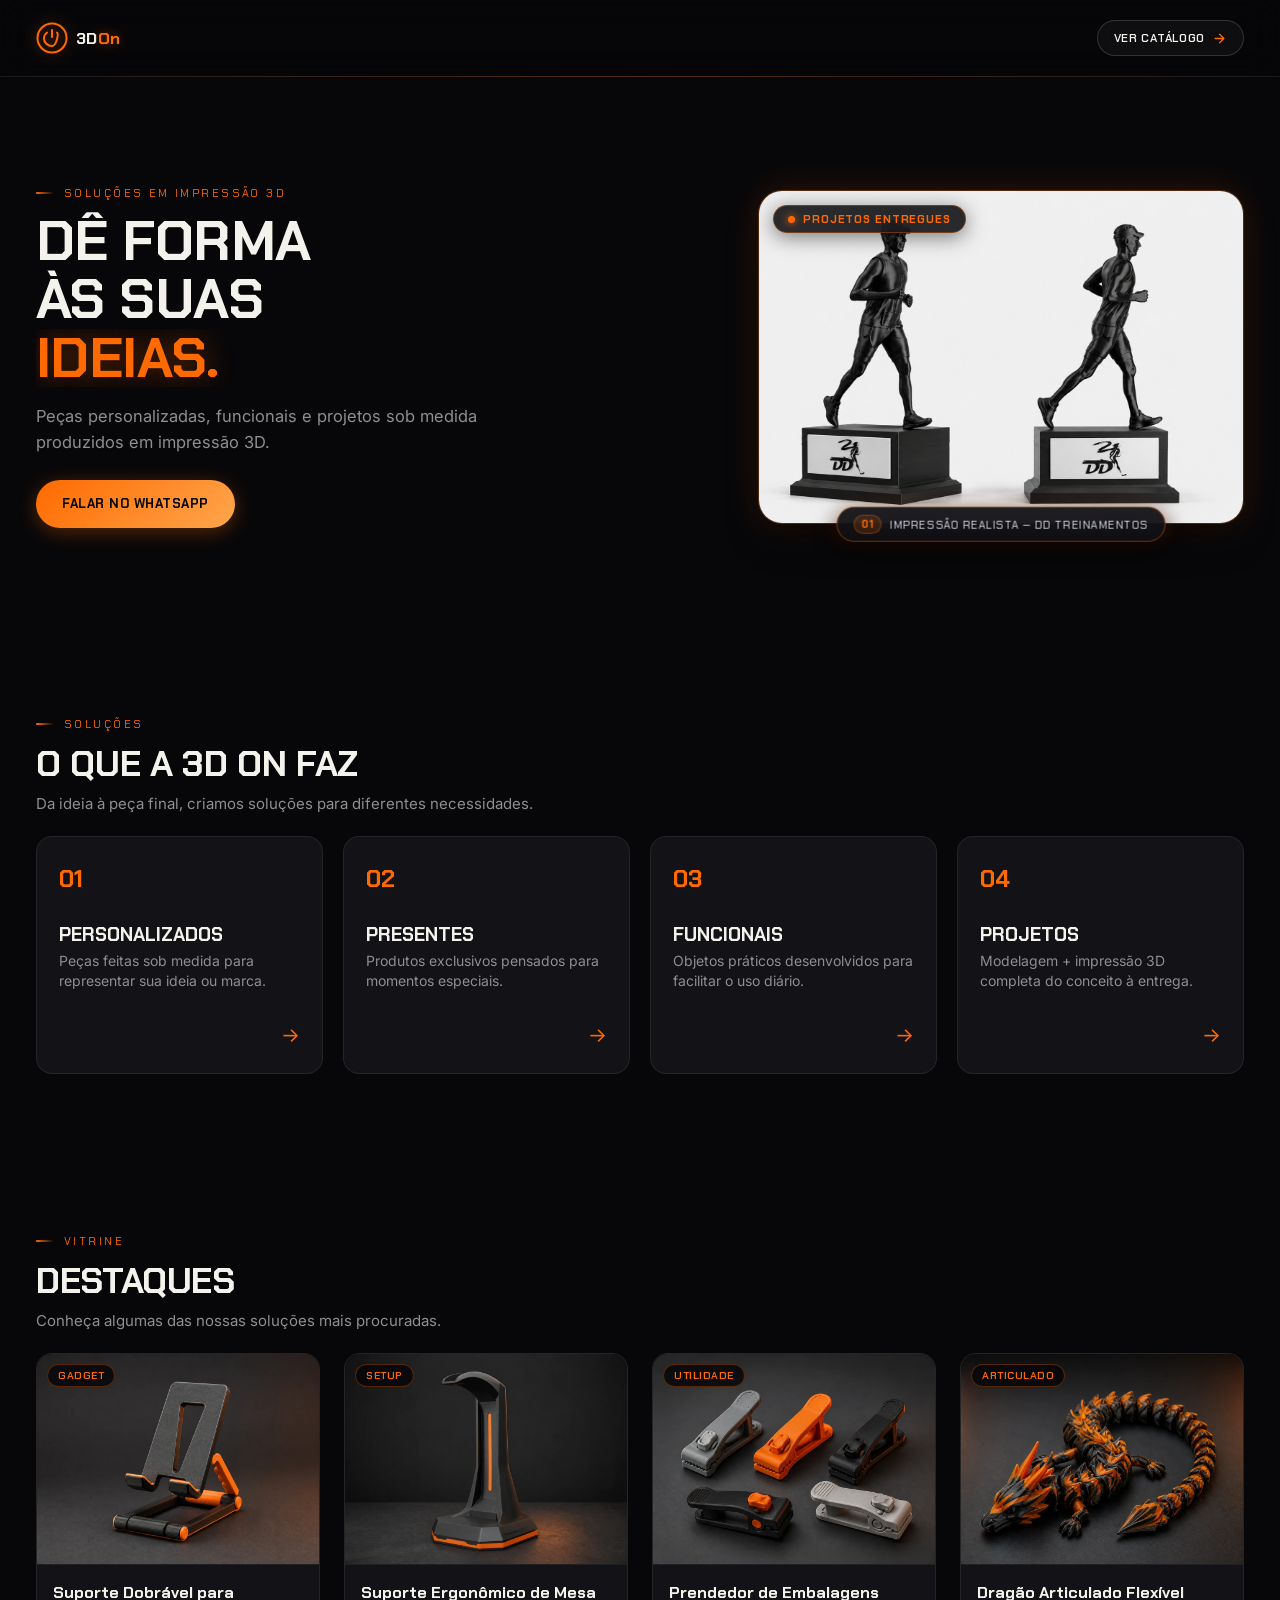
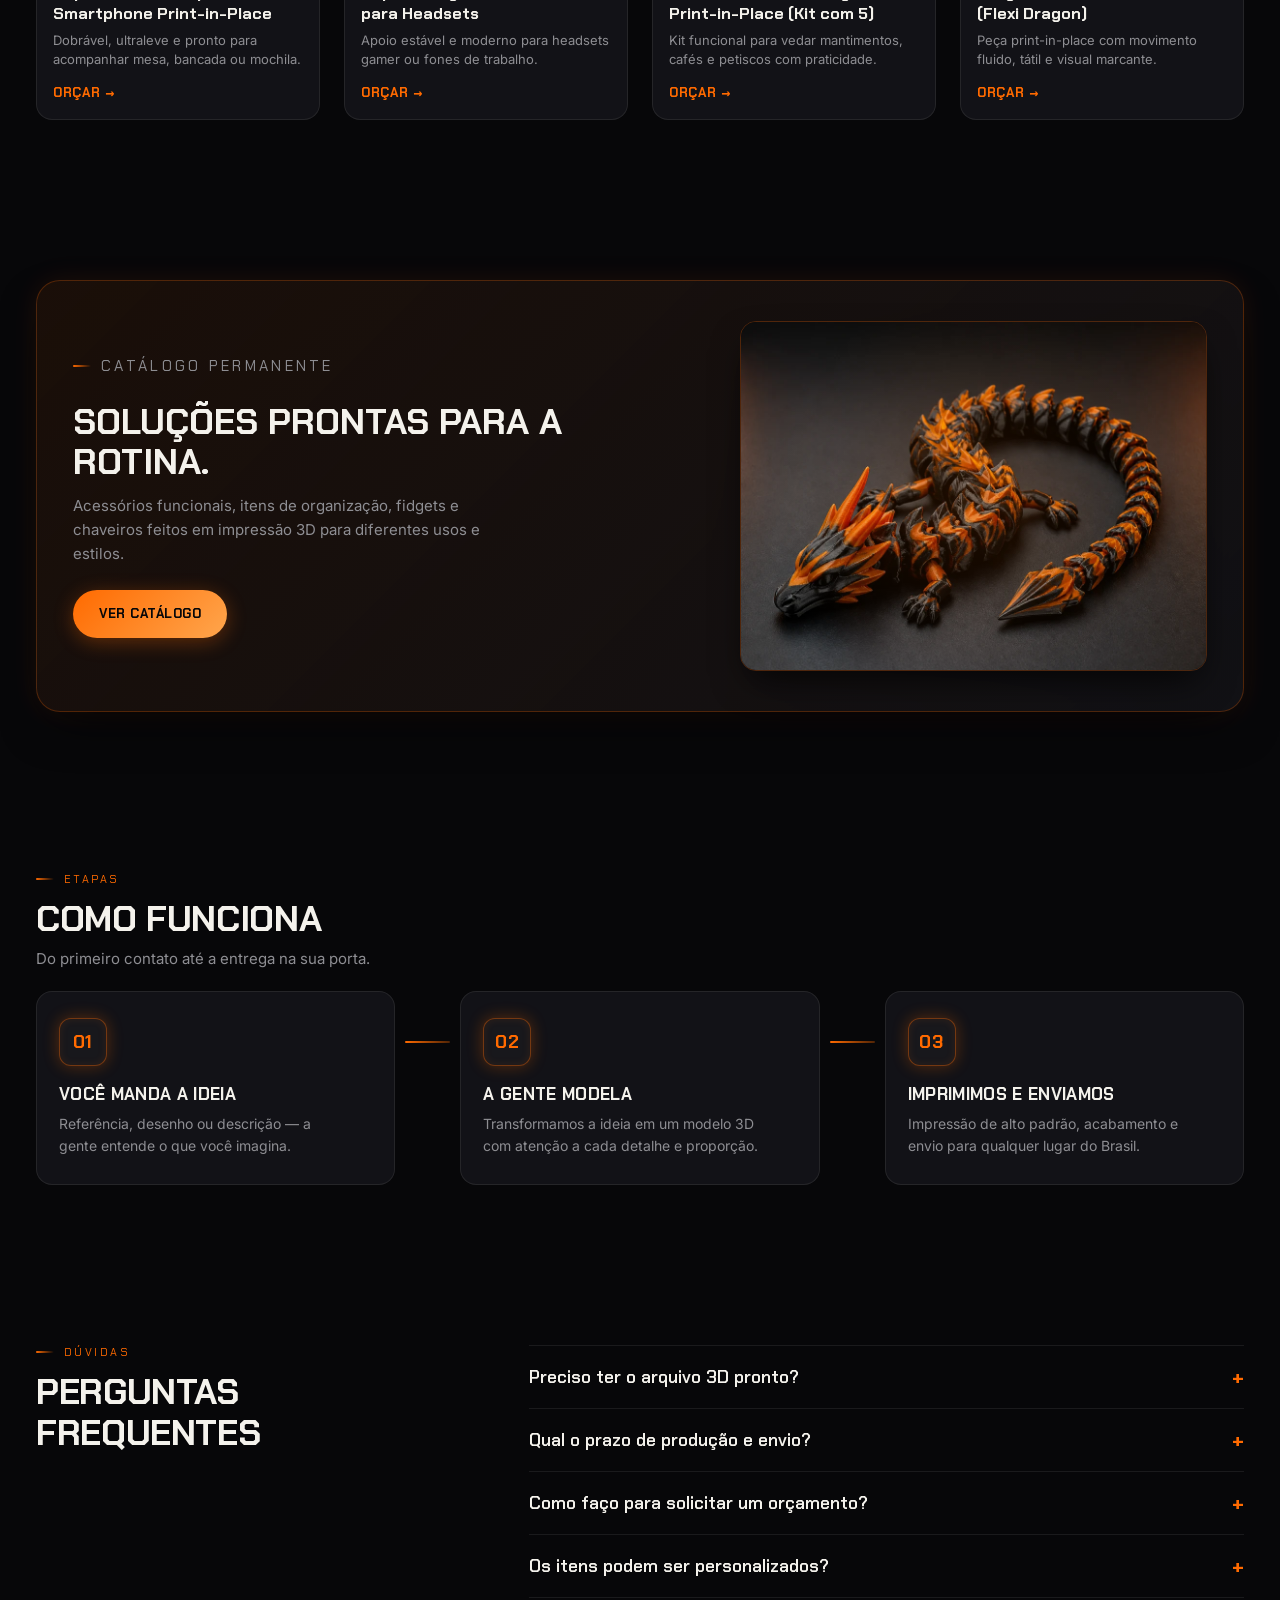
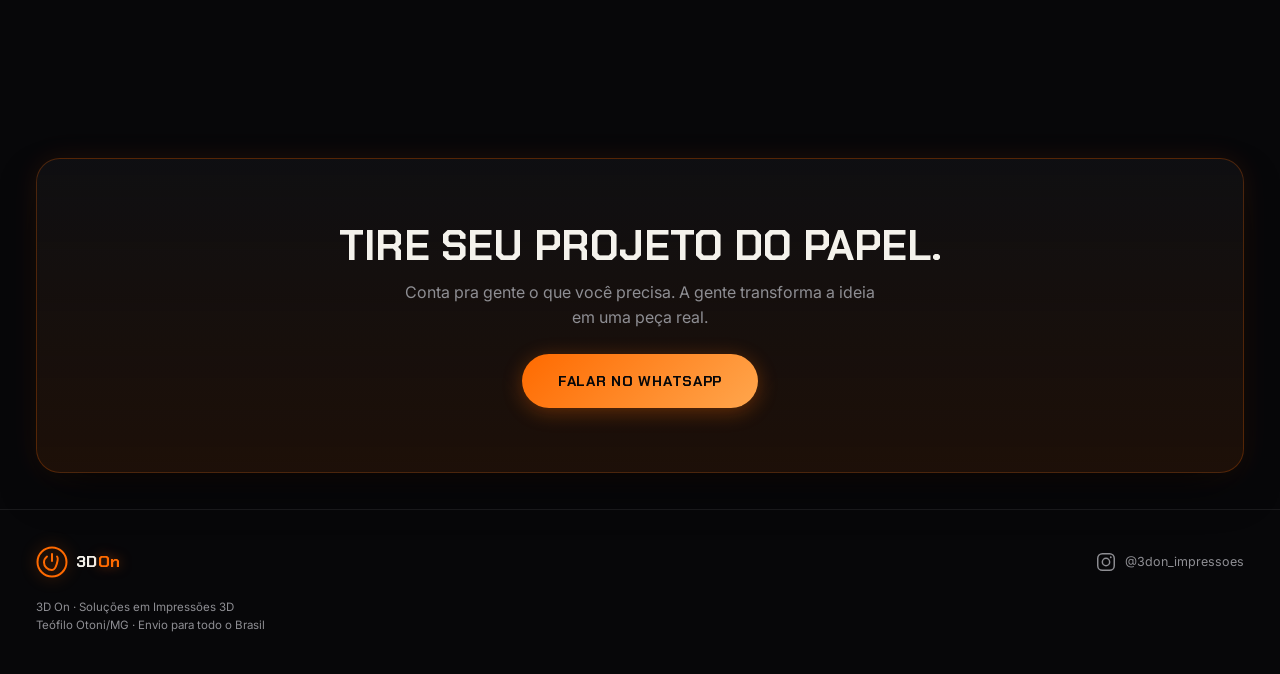
==== commit 91b018ab: "Atualiza arquivos" ====
--- a/index.html
+++ b/index.html
@@ -15,8 +15,8 @@
   <link
     href="https://fonts.googleapis.com/css2?family=Chakra+Petch:wght@400;500;600;700&family=Inter:wght@400;500;600;700;800&display=swap"
     rel="stylesheet">
-  <link rel="stylesheet" href="style.css?v=f76a70f23b00">
-  <script src="script.js?v=a9b5d00ce605" defer></script>
+  <link rel="stylesheet" href="style.css?v=2c7e4433c2b9">
+  <script src="script.js?v=931748dfd1f1" defer></script>
 </head>
 
 <body id="topo" data-view="home">
@@ -373,10 +373,10 @@
     <div class="view-toolbar">
       <div class="results-count" id="resultsCount" role="status" aria-live="polite">10 peças</div>
       <div class="view-switch" role="group" aria-label="Alterar visualização do catálogo">
-        <button class="view-btn active" type="button" id="gridBtn" aria-label="Modo Grade" aria-pressed="true">
+        <button class="view-btn" type="button" id="gridBtn" aria-label="Modo Grade" aria-pressed="false">
           <img src="assets/icons/view-grid.svg" alt="" aria-hidden="true">
         </button>
-        <button class="view-btn" type="button" id="listBtn" aria-label="Modo Lista" aria-pressed="false">
+        <button class="view-btn active" type="button" id="listBtn" aria-label="Modo Lista" aria-pressed="true">
           <img src="assets/icons/view-list.svg" alt="" aria-hidden="true">
         </button>
       </div>
@@ -384,19 +384,17 @@
     </div>
 
     <!-- Catalog Items Grid -->
-    <div class="cat-grid grid-mode" id="catGrid">
+    <div class="cat-grid list-mode" id="catGrid">
 
       <article class="cat-card-full reveal" data-category="gadgets-e-dispositivos" data-product="Suporte Dobrável para Smartphone Print-in-Place" data-title="Suporte Dobrável para Smartphone Print-in-Place" data-keywords="Suporte Dobrável para Smartphone Print-in-Place Acessórios para Dispositivos Móveis e Gadgets suporte-dobravel-smartphone-print-in-place PLA / PETG Print-in-Place Sem Suportes Ajuste Multiângulo Ultra Leve smartphone celular suporte gadgets escritorio print-in-place">
         <figure class="product-media">
           <img src="assets/catalogo/gadgets-e-dispositivos/suporte-dobravel-smartphone-print-in-place.webp" alt="Imagem ilustrativa de Suporte Dobrável para Smartphone Print-in-Place" width="960" height="720" loading="eager" fetchpriority="high" decoding="async">
           <figcaption>Imagem ilustrativa</figcaption>
-          <span class="pip-flag">Print-in-Place</span>
         </figure>
         <div class="product-card-body">
           <div class="product-card-main">
             <div class="card-top">
               <span class="category-badge">Gadgets</span>
-              <span class="material-tag">PLA / PETG</span>
             </div>
             <h3><button class="card-open" type="button" aria-label="Suporte Dobrável para Smartphone Print-in-Place">Suporte de celular</button></h3>
             <div class="product-card-details" id="product-card-details-01">
@@ -431,7 +429,6 @@
           <div class="product-card-main">
             <div class="card-top">
               <span class="category-badge">Gadgets</span>
-              <span class="material-tag">PLA / PETG / TPU</span>
             </div>
             <h3><button class="card-open" type="button" aria-label="Suporte Ergonômico de Mesa para Headsets">Suporte de headset</button></h3>
             <div class="product-card-details" id="product-card-details-02">
@@ -460,13 +457,11 @@
         <figure class="product-media">
           <img src="assets/catalogo/utensilios-domesticos/prendedor-embalagens-veda-sacos-kit.webp" alt="Imagem ilustrativa de Prendedor de Embalagens Print-in-Place (Kit com 5)" width="960" height="720" loading="lazy" decoding="async">
           <figcaption>Imagem ilustrativa</figcaption>
-          <span class="pip-flag">Print-in-Place</span>
         </figure>
         <div class="product-card-body">
           <div class="product-card-main">
             <div class="card-top">
               <span class="category-badge">Casa</span>
-              <span class="material-tag">PETG / PLA</span>
             </div>
             <h3><button class="card-open" type="button" aria-label="Prendedor de Embalagens Print-in-Place (Kit com 5)">Prendedor de saco</button></h3>
             <div class="product-card-details" id="product-card-details-03">
@@ -500,7 +495,6 @@
           <div class="product-card-main">
             <div class="card-top">
               <span class="category-badge">Casa</span>
-              <span class="material-tag">PLA</span>
             </div>
             <h3><button class="card-open" type="button" aria-label="Indicador Magnético Deslizante para Lava-Louças (Limpo/Sujo)">Indicador de louça</button></h3>
             <div class="product-card-details" id="product-card-details-04">
@@ -534,7 +528,6 @@
           <div class="product-card-main">
             <div class="card-top">
               <span class="category-badge">Escritório</span>
-              <span class="material-tag">PLA / TPU</span>
             </div>
             <h3><button class="card-open" type="button" aria-label="Clipes de Gestão de Cabos para Borda de Mesa (Kit com 4)">Clipe de cabo</button></h3>
             <div class="product-card-details" id="product-card-details-05">
@@ -568,7 +561,6 @@
           <div class="product-card-main">
             <div class="card-top">
               <span class="category-badge">Escritório</span>
-              <span class="material-tag">PLA Silk / PLA Mármore</span>
             </div>
             <h3><button class="card-open" type="button" aria-label="Porta-Canetas Escultórico Geométrico (Estilo Moai/Voronoi)">Porta-canetas</button></h3>
             <div class="product-card-details" id="product-card-details-06">
@@ -597,13 +589,11 @@
         <figure class="product-media">
           <img src="assets/catalogo/articulados-e-fidgets/dragao-articulado-flexivel.webp" alt="Imagem ilustrativa de Dragão Articulado Flexível (Flexi Dragon)" width="960" height="720" loading="lazy" decoding="async">
           <figcaption>Imagem ilustrativa</figcaption>
-          <span class="pip-flag">Print-in-Place</span>
         </figure>
         <div class="product-card-body">
           <div class="product-card-main">
             <div class="card-top">
               <span class="category-badge">Articulados</span>
-              <span class="material-tag">PLA Silk / Multicolor</span>
             </div>
             <h3><button class="card-open" type="button" aria-label="Dragão Articulado Flexível (Flexi Dragon)">Dragão articulado</button></h3>
             <div class="product-card-details" id="product-card-details-07">
@@ -637,7 +627,6 @@
           <div class="product-card-main">
             <div class="card-top">
               <span class="category-badge">Articulados</span>
-              <span class="material-tag">PLA / PETG</span>
             </div>
             <h3><button class="card-open" type="button" aria-label="Interruptor Háptico de Bolso (Fidget Toggle Switch)">Interruptor fidget</button></h3>
             <div class="product-card-details" id="product-card-details-08">
@@ -671,7 +660,6 @@
           <div class="product-card-main">
             <div class="card-top">
               <span class="category-badge">Chaveiros</span>
-              <span class="material-tag">PLA</span>
             </div>
             <h3><button class="card-open" type="button" aria-label="Chaveiro Modular Bloco de Encaixe com Iniciais">Chaveiro de iniciais</button></h3>
             <div class="product-card-details" id="product-card-details-09">
@@ -705,7 +693,6 @@
           <div class="product-card-main">
             <div class="card-top">
               <span class="category-badge">Chaveiros</span>
-              <span class="material-tag">PLA</span>
             </div>
             <h3><button class="card-open" type="button" aria-label="Chaveiro Miniatura Colecionável (Balloon Dog / Mini Crocs)">Chaveiro miniatura</button></h3>
             <div class="product-card-details" id="product-card-details-10">
@@ -779,20 +766,27 @@
     </div>
 
     <details class="image-credits" id="imageCredits">
-      <summary>Como as 10 imagens foram feitas</summary>
-      <p class="credits-note">As imagens são ilustrações geradas localmente para representar os produtos do catálogo, sem caráter de foto real.</p>
-      <ol class="credits-list">
-        <li><strong>Suporte Dobrável para Smartphone Print-in-Place</strong> — Imagem ilustrativa gerada localmente · 3D On</li>
-        <li><strong>Suporte Ergonômico de Mesa para Headsets</strong> — Imagem ilustrativa gerada localmente · 3D On</li>
-        <li><strong>Prendedor de Embalagens Print-in-Place (Kit com 5)</strong> — Imagem ilustrativa gerada localmente · 3D On</li>
-        <li><strong>Indicador Magnético Deslizante para Lava-Louças (Limpo/Sujo)</strong> — Imagem ilustrativa gerada localmente · 3D On</li>
-        <li><strong>Clipes de Gestão de Cabos para Borda de Mesa (Kit com 4)</strong> — Imagem ilustrativa gerada localmente · 3D On</li>
-        <li><strong>Porta-Canetas Escultórico Geométrico (Estilo Moai/Voronoi)</strong> — Imagem ilustrativa gerada localmente · 3D On</li>
-        <li><strong>Dragão Articulado Flexível (Flexi Dragon)</strong> — Imagem ilustrativa gerada localmente · 3D On</li>
-        <li><strong>Interruptor Háptico de Bolso (Fidget Toggle Switch)</strong> — Imagem ilustrativa gerada localmente · 3D On</li>
-        <li><strong>Chaveiro Modular Bloco de Encaixe com Iniciais</strong> — Imagem ilustrativa gerada localmente · 3D On</li>
-        <li><strong>Chaveiro Miniatura Colecionável (Balloon Dog / Mini Crocs)</strong> — Imagem ilustrativa gerada localmente · 3D On</li>
-      </ol>
+      <summary>Guia de Materiais e Resoluções</summary>
+      <p class="credits-note">Trabalhamos com filamentos de alta qualidade e diferentes níveis de detalhamento para atender exatamente à necessidade do seu projeto.</p>
+
+      <section class="credits-section" aria-labelledby="materialsGuideTitle">
+        <h4 id="materialsGuideTitle">Materiais</h4>
+        <ul class="credits-list">
+          <li><strong>PLA (Ácido Polilático):</strong> Rígido, biodegradável e com ótimo acabamento. Ideal para itens decorativos ou peças que não sofrem impacto. (Suporta até 55°C)</li>
+          <li><strong>PETG:</strong> Muito durável. Combina alta resistência mecânica, leve flexibilidade e boa absorção de impacto. Ótimo para peças funcionais. (Suporta até 75°C)</li>
+          <li><strong>ABS:</strong> Máxima resistência a impactos fortes e calor. Perfeito para peças mecânicas ou de uso externo intenso. (Suporta até 95°C)</li>
+          <li><strong>TPU (Flexível):</strong> Material emborrachado. Ideal para peças que precisam dobrar, absorver vibrações ou suportar grande flexão sem quebrar.</li>
+        </ul>
+      </section>
+
+      <section class="credits-section" aria-labelledby="resolutionsGuideTitle">
+        <h4 id="resolutionsGuideTitle">Resoluções</h4>
+        <ul class="credits-list">
+          <li><strong>Alta Qualidade (0,10 mm a 0,12 mm):</strong> Máximo de detalhes. Ideal para miniaturas, bonecos e peças onde as linhas de camada precisam ser quase invisíveis.</li>
+          <li><strong>Padrão (0,20 mm):</strong> O equilíbrio perfeito. Excelente acabamento para o dia a dia e ótimo para a maioria das peças funcionais e utilidades.</li>
+          <li><strong>Rápida (0,28 mm a 0,32 mm):</strong> Foco em agilidade. Recomendado para protótipos rápidos, rascunhos ou peças muito grandes sem detalhes finos.</li>
+        </ul>
+      </section>
     </details>
   </main>
 
--- a/style.css
+++ b/style.css
@@ -1322,9 +1322,12 @@
 /* --- Catálogo Grid & Cards --- */
 .cat-grid {
   display: grid;
+  padding-bottom: 24px;
+}
+
+.cat-grid.grid-mode {
   grid-template-columns: repeat(2, minmax(0, 1fr));
   gap: 12px;
-  padding-bottom: 24px;
 }
 
 .cat-grid .reveal {
@@ -1450,25 +1453,6 @@
   text-shadow: 0 1px 3px rgba(7, 7, 9, 0.95), 0 0 8px rgba(7, 7, 9, 0.8);
 }
 
-.pip-flag {
-  position: absolute;
-  right: 8px;
-  top: 8px;
-  z-index: 3;
-  padding: 4px 8px;
-  border: 1px solid var(--line-strong);
-  border-radius: 999px;
-  background: rgba(7, 7, 9, 0.84);
-  backdrop-filter: blur(8px);
-  -webkit-backdrop-filter: blur(8px);
-  color: var(--white);
-  font-family: 'Chakra Petch', sans-serif;
-  font-size: var(--t-tag);
-  font-weight: 700;
-  letter-spacing: var(--track-label);
-  text-transform: uppercase;
-}
-
 .product-card-body {
   display: flex;
   flex: 1;
@@ -1502,7 +1486,7 @@
   text-transform: uppercase;
 }
 
-.material-tag {
+.product-modal .material-tag {
   margin-left: auto;
   padding: 2px 6px;
   border: 1px solid var(--line);
@@ -1727,6 +1711,22 @@
   color: var(--gray);
   font-size: var(--t-tag);
   line-height: 1.6;
+  overflow-wrap: anywhere;
+}
+
+.credits-section h4 {
+  margin: 0 0 .75rem;
+  padding: 0 16px;
+  color: var(--white);
+  font-family: 'Chakra Petch', sans-serif;
+  font-size: var(--t-label);
+  font-weight: 700;
+  letter-spacing: var(--track-label);
+  text-transform: uppercase;
+}
+
+.credits-section + .credits-section {
+  margin-top: 1.5rem;
 }
 
 .credits-list {
@@ -1737,10 +1737,16 @@
   line-height: 1.6;
 }
 
+.image-credits .credits-list {
+  columns: 1;
+}
+
 .credits-list li {
   break-inside: avoid;
-  margin: 0 0 8px;
+  margin: 0 0 .5rem;
   padding-left: 4px;
+  line-height: 1.6;
+  overflow-wrap: anywhere;
 }
 
 .credits-list strong {
@@ -1900,10 +1906,6 @@
   text-transform: uppercase;
 }
 
-.product-modal .material-tag {
-  margin-left: 0;
-}
-
 .product-modal h2 {
   max-width: 20ch;
   margin-bottom: 12px;
@@ -2160,10 +2162,6 @@
     display: none;
   }
 
-  .view-switch {
-    display: none;
-  }
-
   .catalog-page {
     padding-left: var(--container-pad);
     padding-right: var(--container-pad);
@@ -2172,7 +2170,7 @@
 
 /* Telas extremamente estreitas (< 360px) */
 @media (max-width: 359px) {
-  .cat-grid {
+  .cat-grid.grid-mode {
     grid-template-columns: minmax(0, 1fr);
     gap: 16px;
   }
@@ -2200,7 +2198,7 @@
     padding: 12px 0;
   }
 
-  .cat-grid {
+  .cat-grid.grid-mode {
     gap: 16px;
   }
 
@@ -2229,63 +2227,207 @@
 }
 
 /* --------------------------------------------------------------------------
-   Modo Lista em Telas Médias & Grandes (>= 601px)
+   Modo Lista em Mobile & Tablets Compactos (< 768px)
    -------------------------------------------------------------------------- */
-@media (min-width: 601px) {
+@media (max-width: 767.98px) {
+  .cat-grid.list-mode {
+    gap: 14px;
+  }
+
+  .cat-grid.list-mode .cat-card-full:not([hidden]) {
+    display: flex;
+    flex-direction: row;
+    align-items: center;
+    gap: 12px;
+    padding: 10px 12px 10px 10px;
+  }
+
+  .cat-grid.list-mode .product-media {
+    flex: 0 0 clamp(80px, 24vw, 100px);
+    width: clamp(80px, 24vw, 100px);
+    height: clamp(80px, 24vw, 100px);
+    aspect-ratio: 1;
+    border: 0;
+    border-radius: var(--radius-sm);
+  }
+
+  .cat-grid.list-mode .product-media img {
+    object-fit: cover;
+  }
+
+  .cat-grid.list-mode .product-media::before,
+  .cat-grid.list-mode .product-media::after,
+  .cat-grid.list-mode .product-media figcaption,
+  .cat-grid.list-mode .specs-list {
+    display: none;
+  }
+
+  .cat-grid.list-mode .product-card-body {
+    flex: 1;
+    min-width: 0;
+    padding: 0;
+  }
+
+  .cat-grid.list-mode .card-top {
+    margin-bottom: 4px;
+  }
+
+  .cat-grid.list-mode .category-badge {
+    font-size: 10px;
+  }
+
+  .cat-grid.list-mode .card-open {
+    font-size: clamp(13px, 3.8vw, var(--t-title));
+    line-height: 1.25;
+    -webkit-line-clamp: 2;
+  }
+
+  .cat-grid.list-mode .product-card-details {
+    display: block;
+    margin-top: 4px;
+  }
+
+  .cat-grid.list-mode .product-card-details p {
+    display: -webkit-box;
+    color: var(--gray);
+    font-size: 12px;
+    line-height: 1.35;
+    overflow: hidden;
+    -webkit-box-orient: vertical;
+    -webkit-line-clamp: 2;
+  }
+
+  .cat-grid.list-mode .product-card-foot {
+    gap: 8px;
+    margin-top: 7px;
+    padding: 7px 0 0;
+  }
+
+  .cat-grid.list-mode .price-label {
+    font-size: 18px;
+  }
+
+  .cat-grid.list-mode .card-act-btn {
+    flex: 0 0 auto;
+    min-width: 64px;
+    min-height: 34px;
+    padding: 5px 12px;
+  }
+}
+
+/* --------------------------------------------------------------------------
+   Modo Lista em Tablets & Desktop (>= 768px)
+   -------------------------------------------------------------------------- */
+@media (min-width: 768px) {
+  .cat-grid.list-mode {
+    gap: 16px;
+  }
+
   .cat-grid.list-mode .cat-card-full:not([hidden]) {
     display: grid;
-    grid-template-columns: minmax(180px, 240px) minmax(0, 1fr) minmax(140px, 180px);
+    grid-template-columns: 160px minmax(0, 1fr) auto;
     align-items: center;
+    gap: 20px;
+    padding: 16px 20px;
   }
 
   .cat-grid.list-mode .product-media {
     aspect-ratio: auto;
-    height: 100%;
-    border-right: 1px solid var(--line);
-    border-bottom: 0;
+    width: 160px;
+    height: 120px;
+    border: 0;
+    border-radius: var(--radius-sm);
+  }
+
+  .cat-grid.list-mode .product-media img {
+    object-fit: cover;
+  }
+
+  .cat-grid.list-mode .product-media figcaption {
+    font-size: 9px;
+    opacity: .6;
   }
 
   .cat-grid.list-mode .product-card-body {
-    display: flex;
-    flex-direction: column;
-    padding: 18px 20px;
-    height: 100%;
-    justify-content: center;
+    display: contents;
+  }
+
+  .cat-grid.list-mode .product-card-main {
+    grid-column: 2;
+    grid-row: 1;
+    display: grid;
+    grid-template-columns: minmax(0, 1fr) minmax(150px, .65fr);
+    grid-template-rows: auto auto 1fr;
+    column-gap: 20px;
+    row-gap: 4px;
+    align-items: start;
+    min-width: 0;
+  }
+
+  .cat-grid.list-mode .card-top {
+    grid-column: 1;
+    grid-row: 1;
+    margin-bottom: 0;
+  }
+
+  .cat-grid.list-mode .cat-card-full h3 {
+    grid-column: 1;
+    grid-row: 2;
   }
 
   .cat-grid.list-mode .card-open {
-    display: block;
+    display: -webkit-box;
     font-size: var(--t-title-lg);
-    overflow: visible;
-    -webkit-line-clamp: unset;
-  }
-
-  .cat-grid.list-mode .product-card-details {
-    display: block;
-    margin-top: 10px;
+    overflow: hidden;
+    -webkit-line-clamp: 2;
+  }
+
+  .cat-grid.list-mode .product-card-details,
+  .cat-grid.list-mode .product-card-details-inner {
+    display: contents;
   }
 
   .cat-grid.list-mode .product-card-details p {
-    margin-bottom: 10px;
+    display: -webkit-box;
+    grid-column: 1;
+    grid-row: 3;
     color: var(--gray);
     font-size: var(--t-body);
     line-height: 1.5;
+    overflow: hidden;
+    -webkit-box-orient: vertical;
+    -webkit-line-clamp: 3;
+  }
+
+  .cat-grid.list-mode .specs-list {
+    grid-column: 2;
+    grid-row: 1 / 4;
+    align-self: center;
+    align-content: center;
   }
 
   .cat-grid.list-mode .product-card-foot {
+    grid-column: 3;
+    grid-row: 1;
     flex-direction: column;
     align-items: stretch;
     justify-content: center;
     gap: 12px;
     margin: 0;
-    padding: 18px 20px;
+    padding: 8px 0 8px 20px;
     border-top: 0;
     border-left: 1px solid var(--line);
+    min-width: 132px;
     height: 100%;
   }
 
   .cat-grid.list-mode .price-label {
     align-self: center;
+  }
+
+  .cat-grid.list-mode .card-act-btn {
+    flex: 0 0 auto;
+    width: 100%;
   }
 }
 
@@ -2511,16 +2653,18 @@
   /* Catálogo Controls Toolbar Desktop */
   .catalog-controls {
     display: grid;
-    grid-template-columns: minmax(240px, 320px) minmax(0, 1fr) auto;
+    grid-template-columns: minmax(280px, 320px) minmax(0, 1fr) auto;
     gap: 16px 20px;
     align-items: center;
   }
 
   .catalog-controls .search-box {
+    width: 100%;
     margin: 0;
   }
 
   .catalog-controls .filter-pills {
+    justify-content: center;
     flex-wrap: wrap;
     overflow: visible;
     padding: 0;
@@ -2528,12 +2672,52 @@
   }
 
   .catalog-controls .view-toolbar {
+    justify-content: flex-end;
     padding: 0;
     gap: 18px;
   }
 
+  .search-icon {
+    width: 22px;
+    height: 22px;
+  }
+
+  .search-input {
+    padding-left: 48px;
+  }
+
+  .view-btn {
+    width: 38px;
+    height: 36px;
+  }
+
+  .view-btn img {
+    width: 18px;
+    height: 18px;
+  }
+
+  .logo-mark svg {
+    width: 32px;
+    height: 32px;
+  }
+
+  .topbar-catalog-btn svg {
+    width: 15px;
+    height: 15px;
+  }
+
+  .footer-social img {
+    width: 22px;
+    height: 22px;
+  }
+
+  .product-modal-close img {
+    width: 24px;
+    height: 24px;
+  }
+
   /* Catálogo Grid -> 3 Colunas */
-  .cat-grid {
+  .cat-grid.grid-mode {
     grid-template-columns: repeat(3, minmax(0, 1fr));
     gap: 24px;
   }
@@ -2560,7 +2744,7 @@
   }
 
   /* Catálogo Grid -> 4 Colunas no Ultrawide */
-  .cat-grid {
+  .cat-grid.grid-mode {
     grid-template-columns: repeat(4, minmax(0, 1fr));
     gap: 24px;
   }
@@ -2601,4 +2785,4 @@
     height: auto !important;
     clip-path: none !important;
   }
-}+}
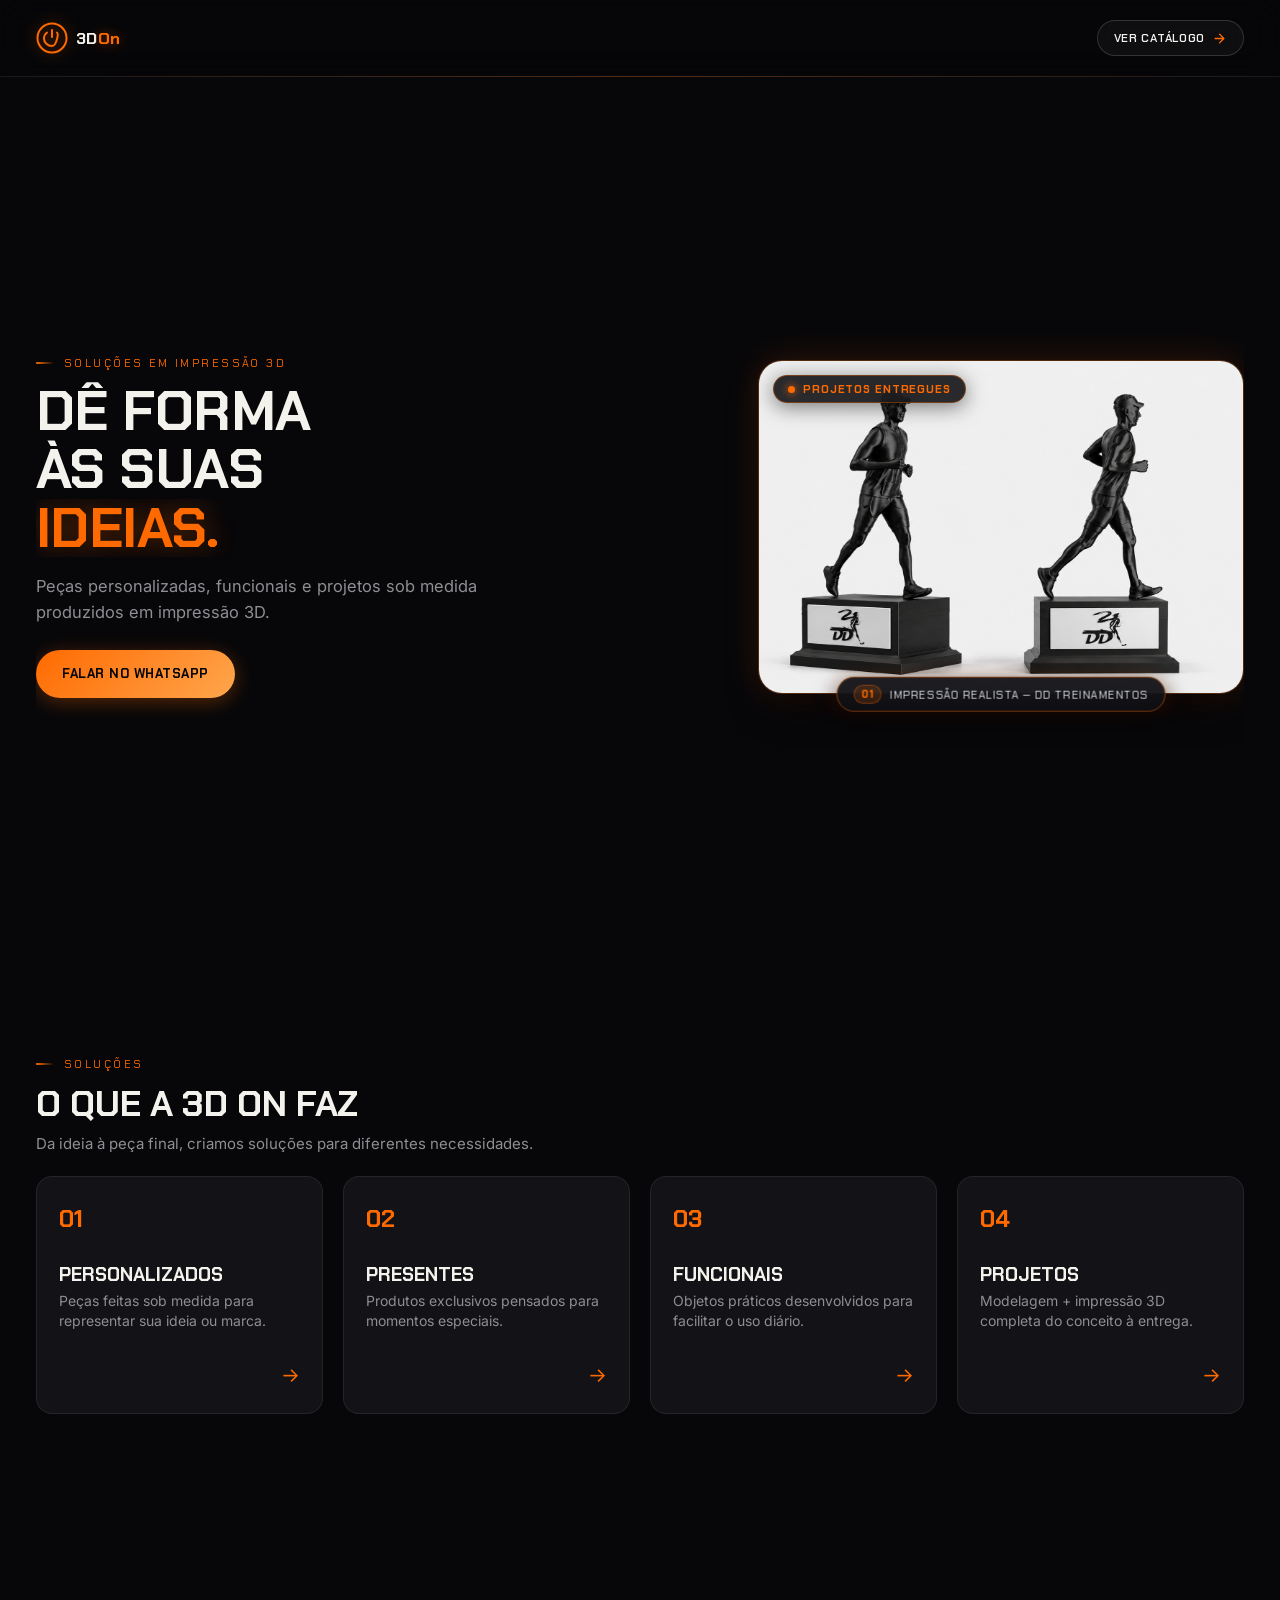
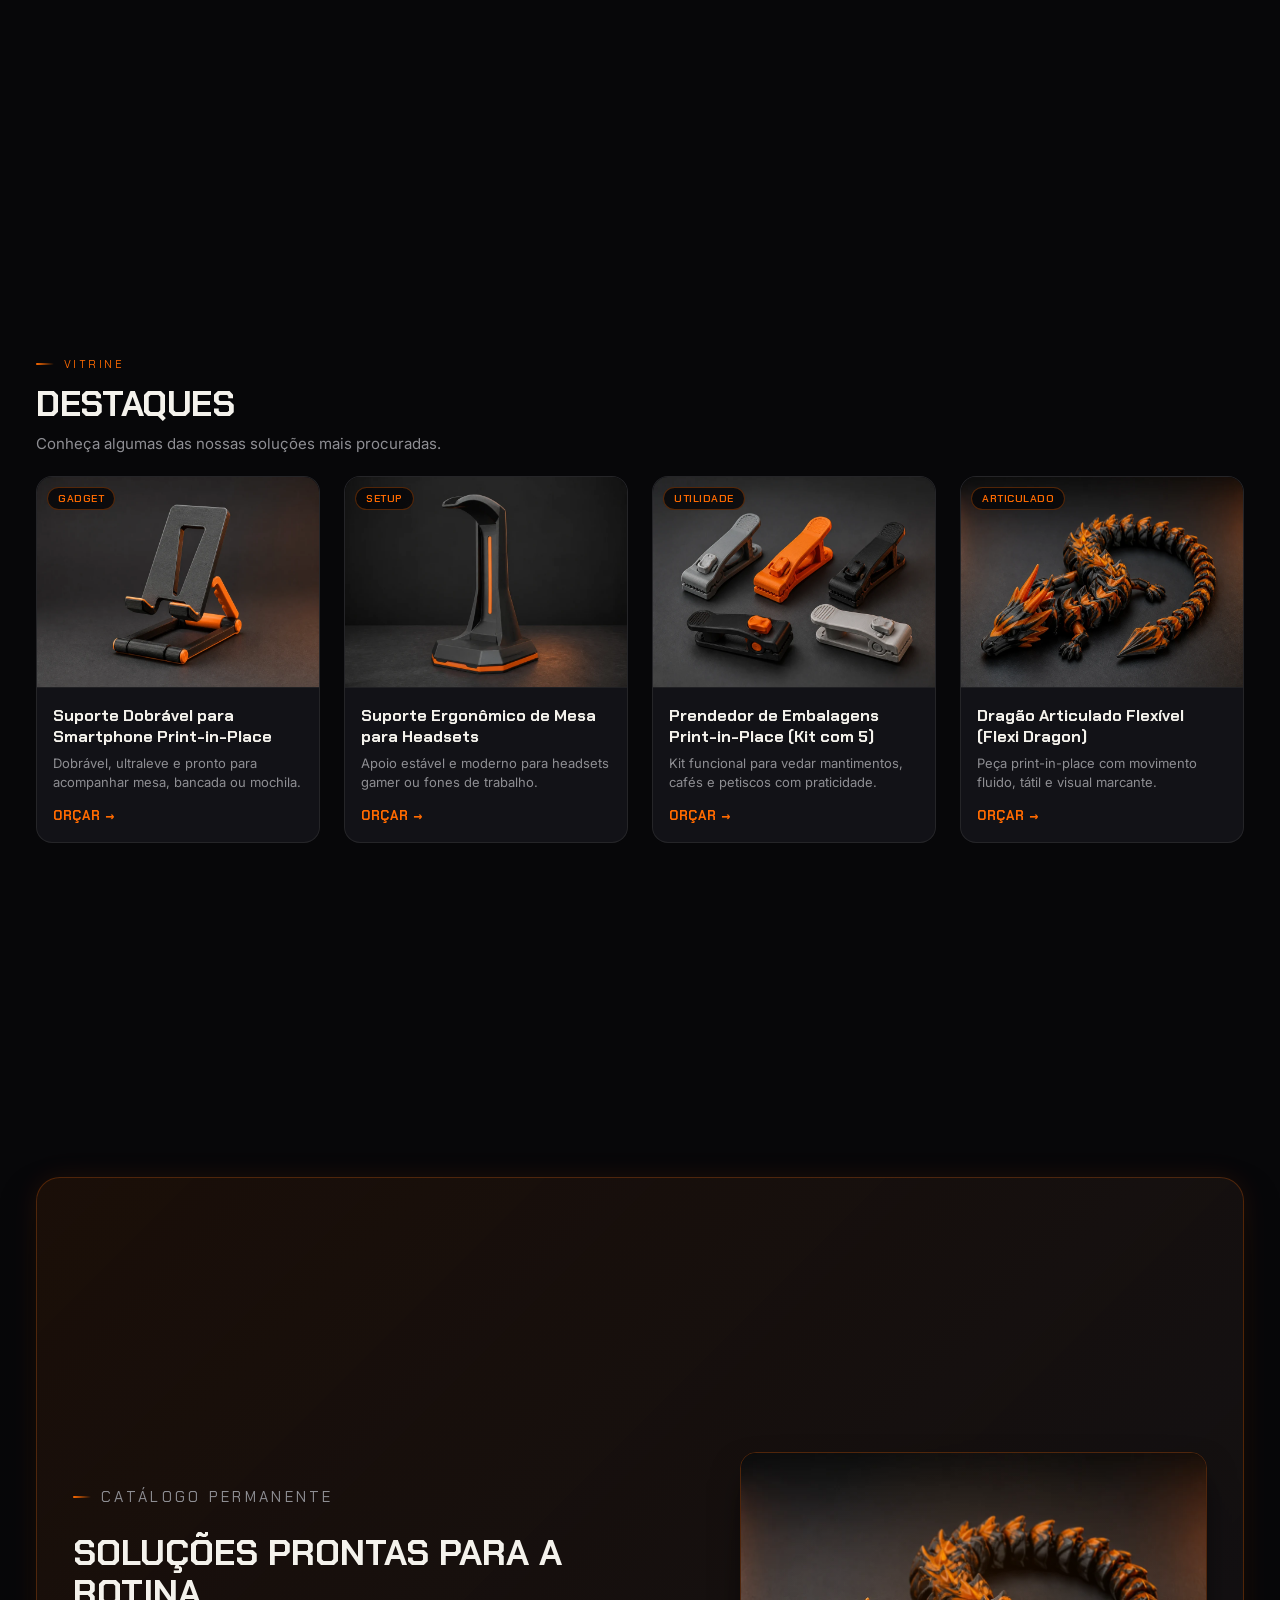
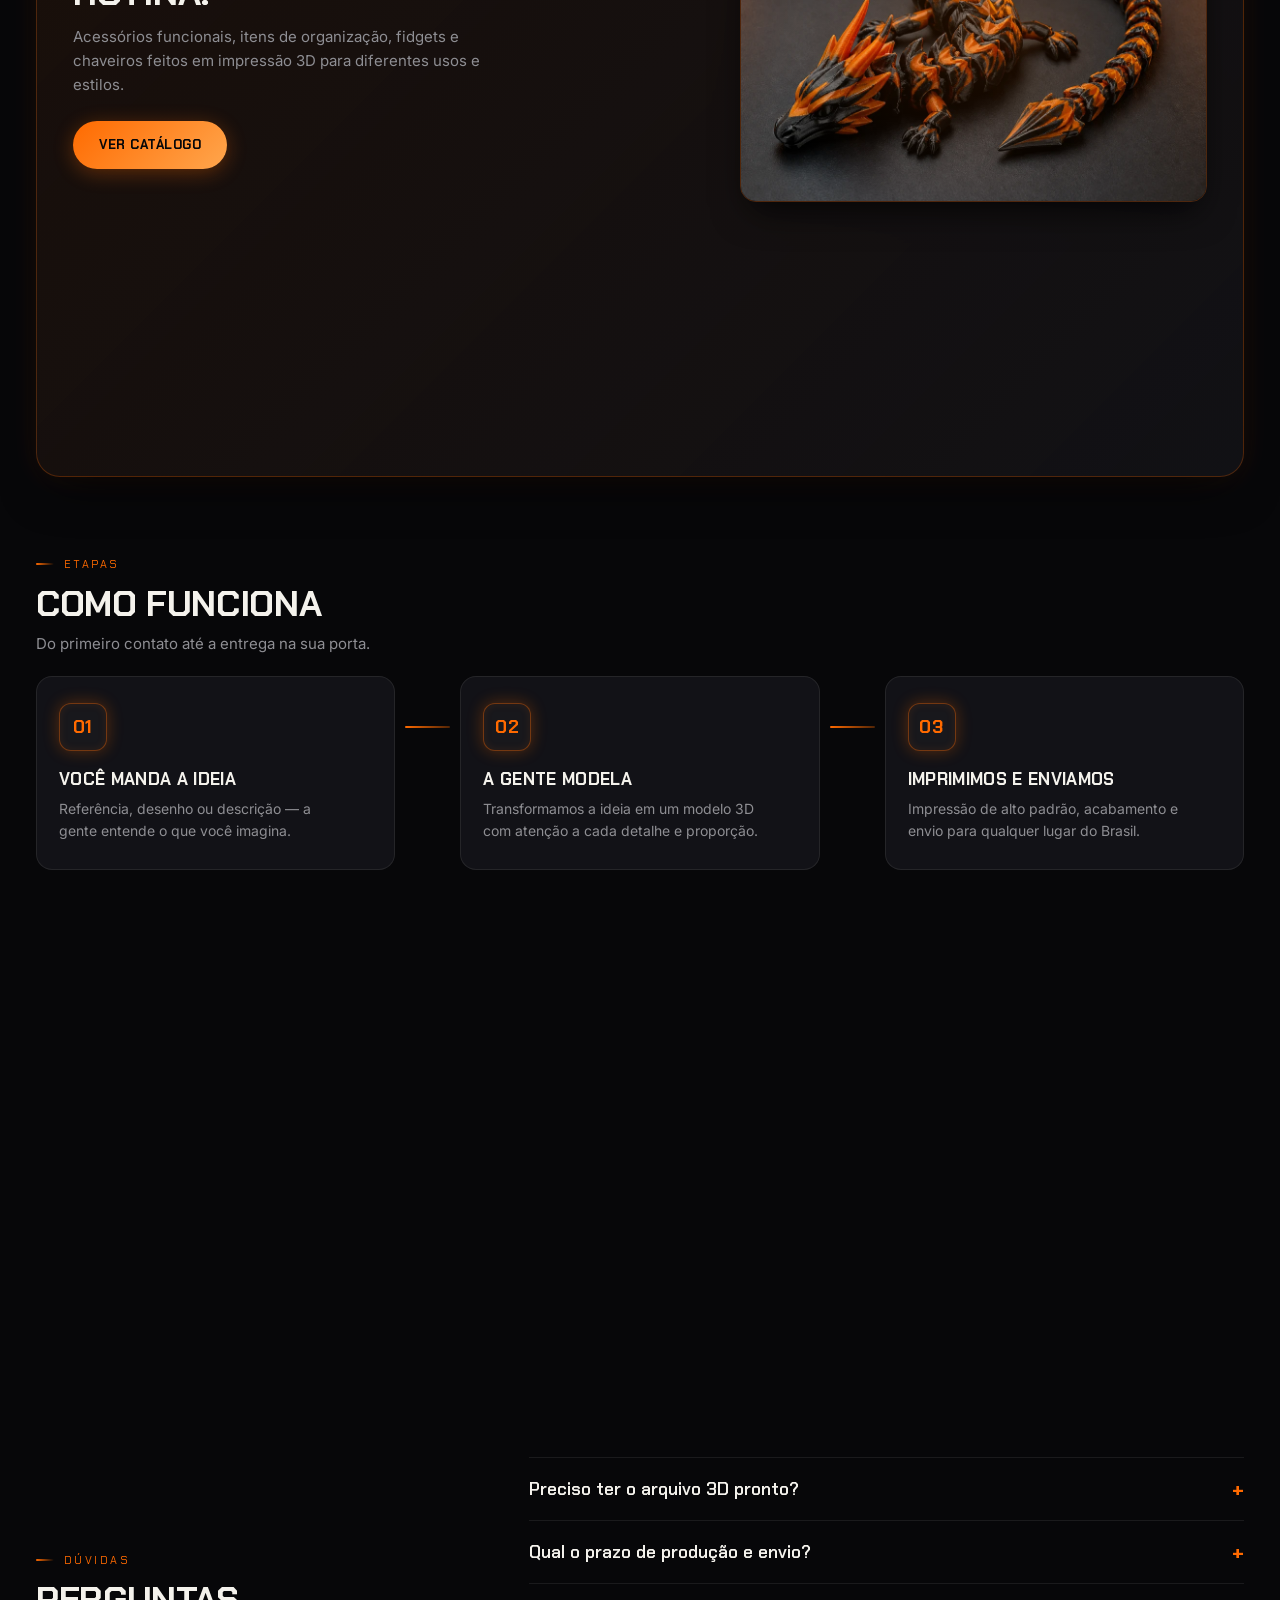
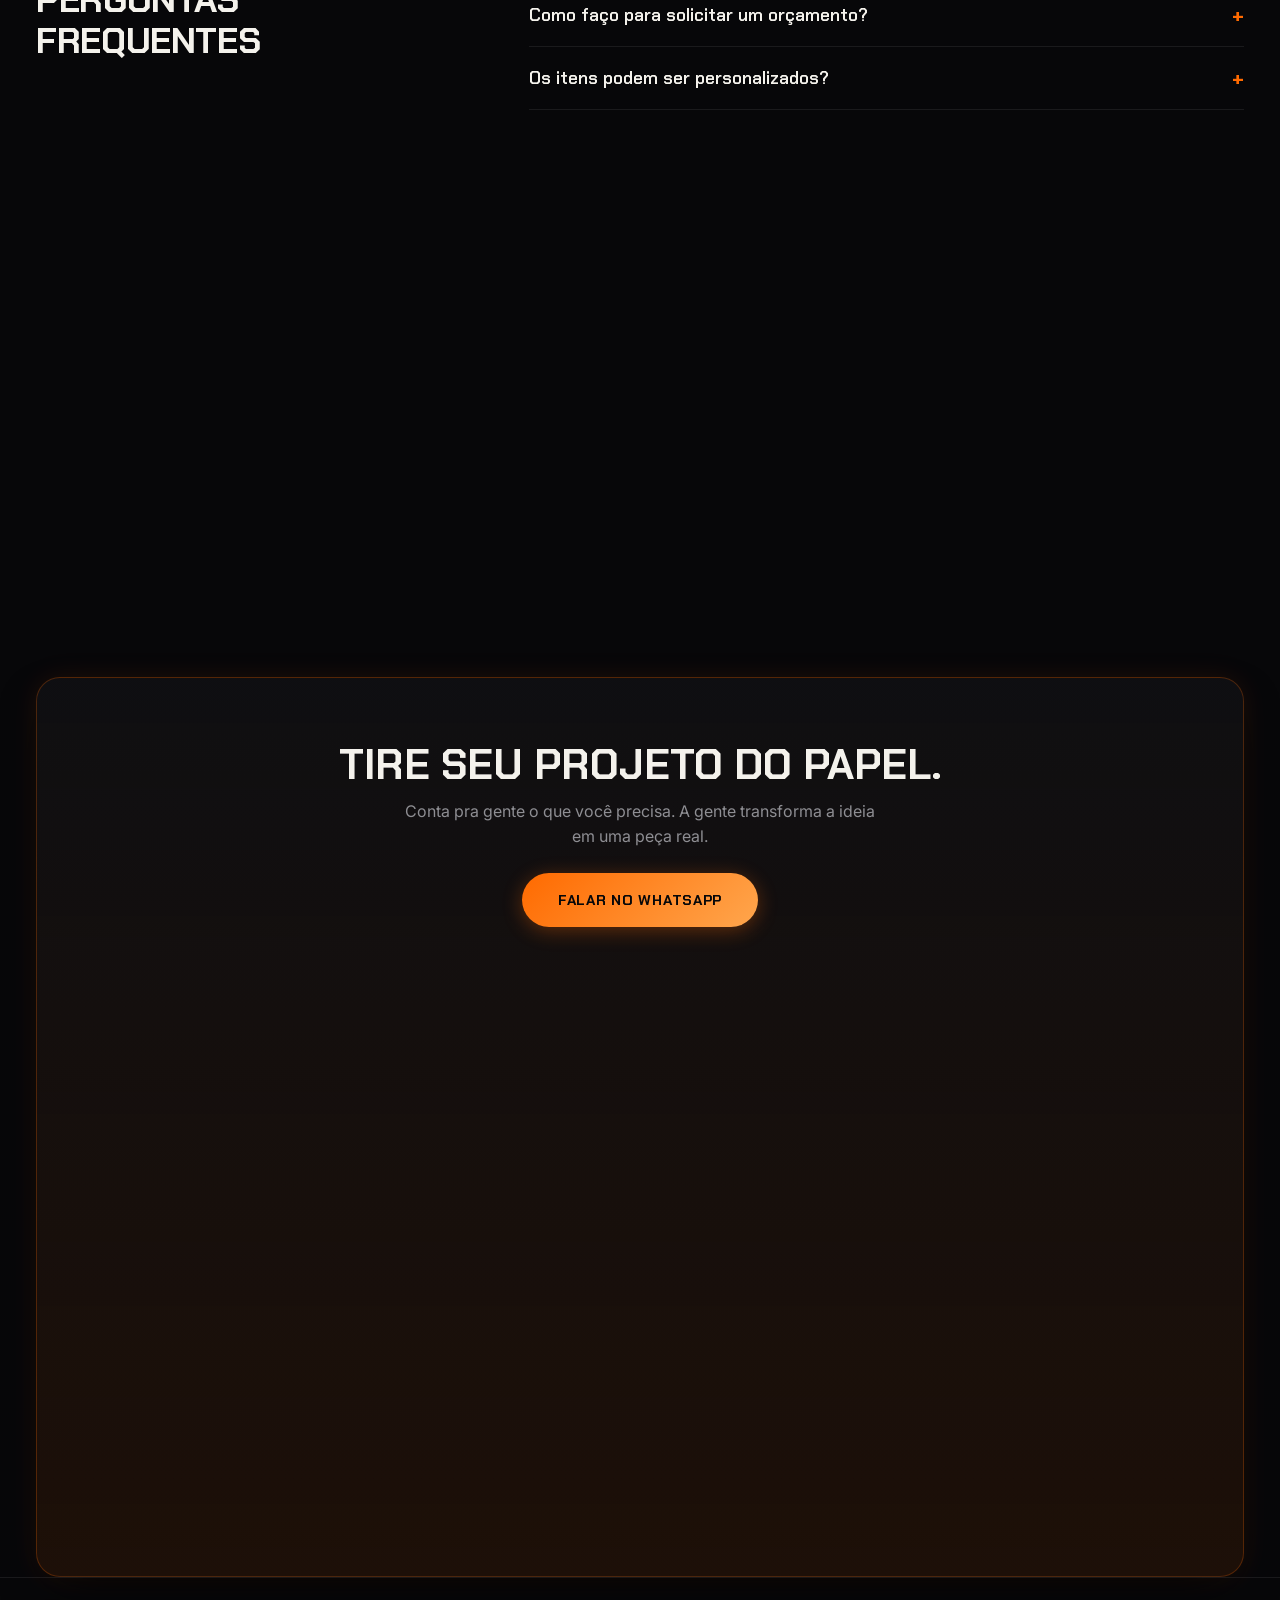
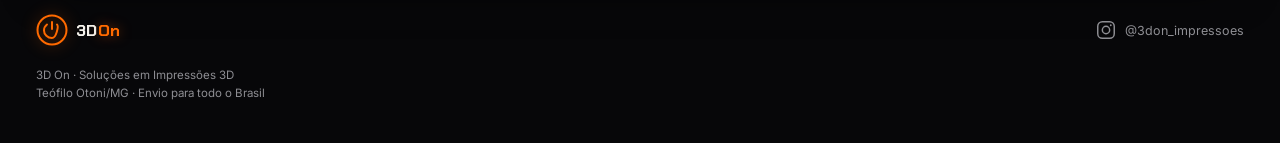
==== commit 2beb94fc: "Atualiza arquivos" ====
--- a/index.html
+++ b/index.html
@@ -15,8 +15,8 @@
   <link
     href="https://fonts.googleapis.com/css2?family=Chakra+Petch:wght@400;500;600;700&family=Inter:wght@400;500;600;700;800&display=swap"
     rel="stylesheet">
-  <link rel="stylesheet" href="style.css?v=2c7e4433c2b9">
-  <script src="script.js?v=931748dfd1f1" defer></script>
+  <link rel="stylesheet" href="style.css?v=6f4f435c52c1">
+  <script src="script.js?v=66c5af8fe489" defer></script>
 </head>
 
 <body id="topo" data-view="home">
--- a/style.css
+++ b/style.css
@@ -2101,16 +2101,6 @@
     --container-pad: 18px;
   }
 
-  html.home-scroll-snap-enabled {
-    scroll-snap-type: y mandatory;
-    scroll-padding-top: var(--home-scroll-padding, 64px);
-  }
-
-  html.home-scroll-snap-enabled #viewHome > section {
-    scroll-snap-align: start;
-    scroll-snap-stop: always;
-  }
-
   .topbar {
     min-height: 60px;
   }
@@ -2514,6 +2504,24 @@
     --section-gap: 80px;
   }
 
+  /* Desktop full-page snap: each home section is one viewport tall. */
+  html.home-scroll-snap-enabled {
+    scroll-snap-type: y mandatory;
+    scroll-padding-top: var(--home-scroll-padding, 64px);
+  }
+
+  html.home-scroll-snap-enabled #viewHome > section {
+    width: 100%;
+    height: 100vh;
+    min-height: 100vh;
+    margin-block: 0;
+    scroll-snap-align: start;
+    scroll-snap-stop: always;
+    overflow-x: hidden;
+    overflow-y: auto;
+    overscroll-behavior-y: contain;
+  }
+
   .topbar {
     padding-top: 18px;
     padding-bottom: 18px;
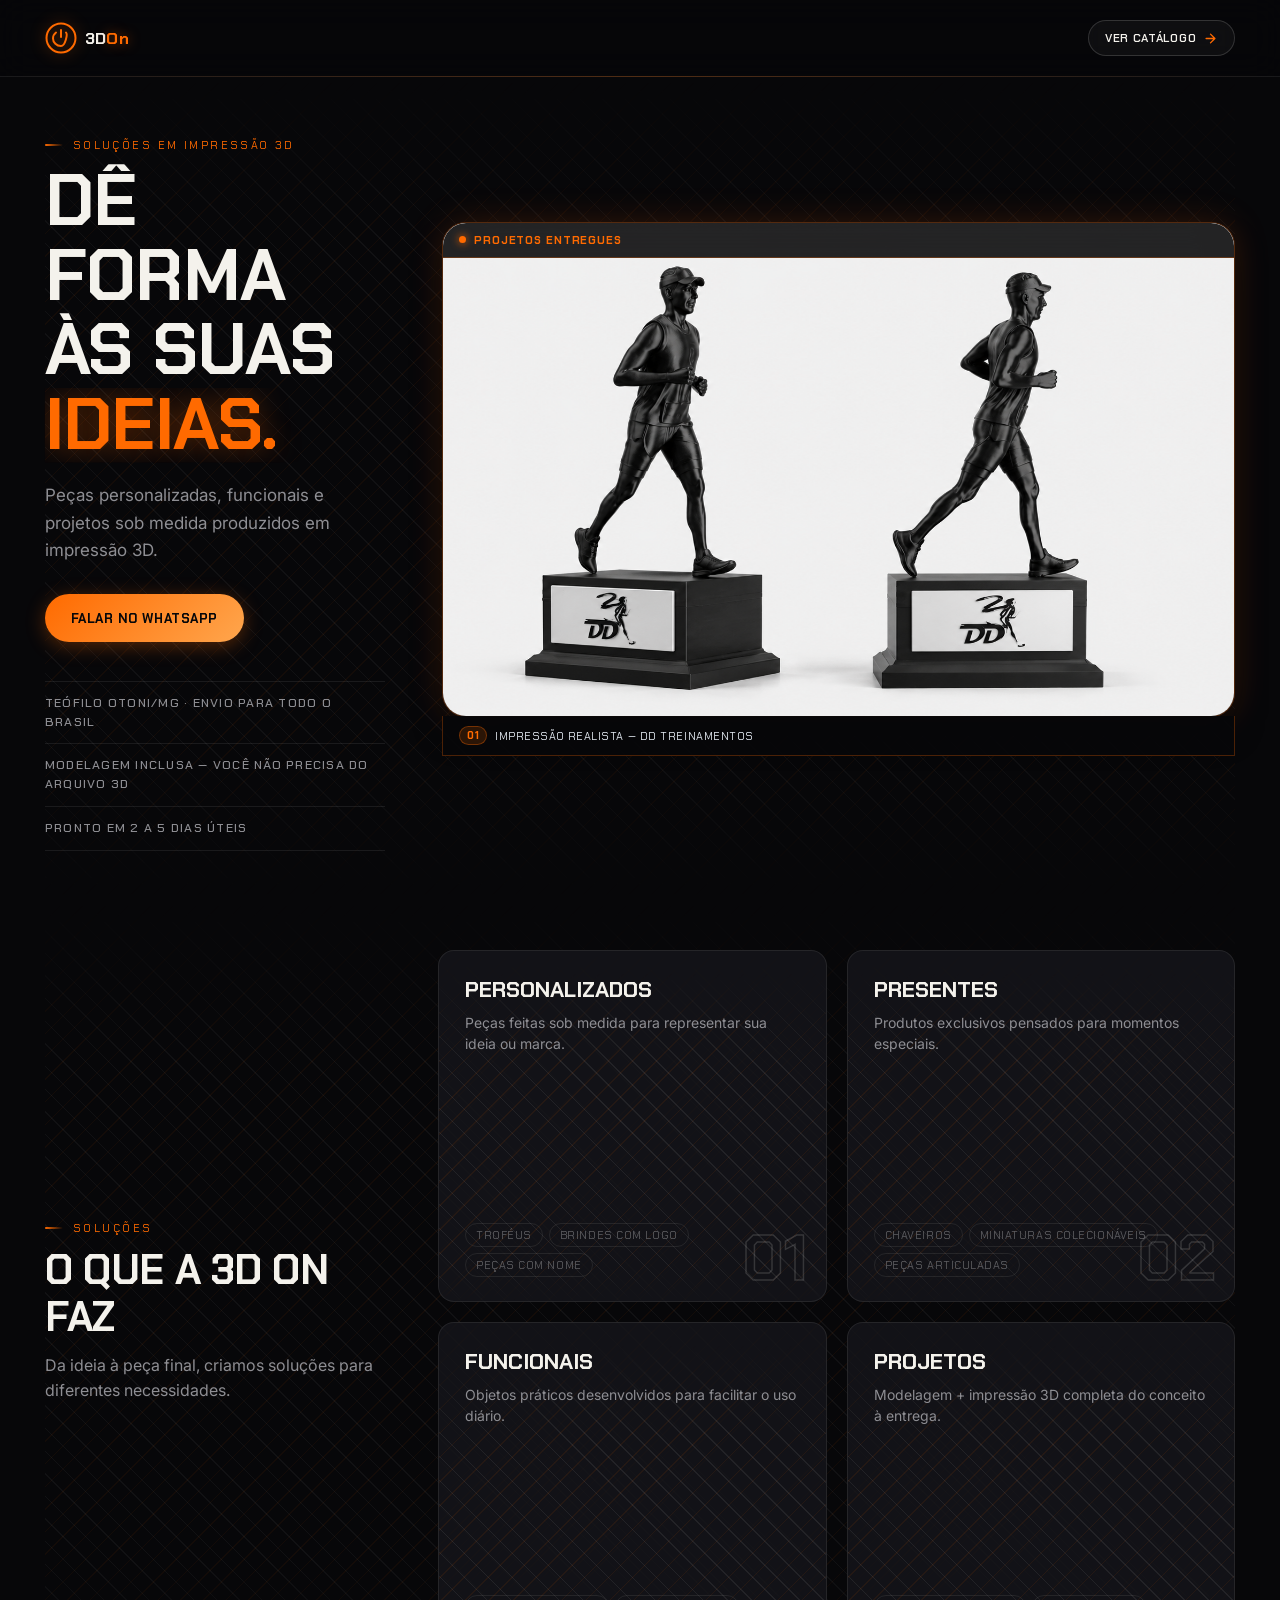
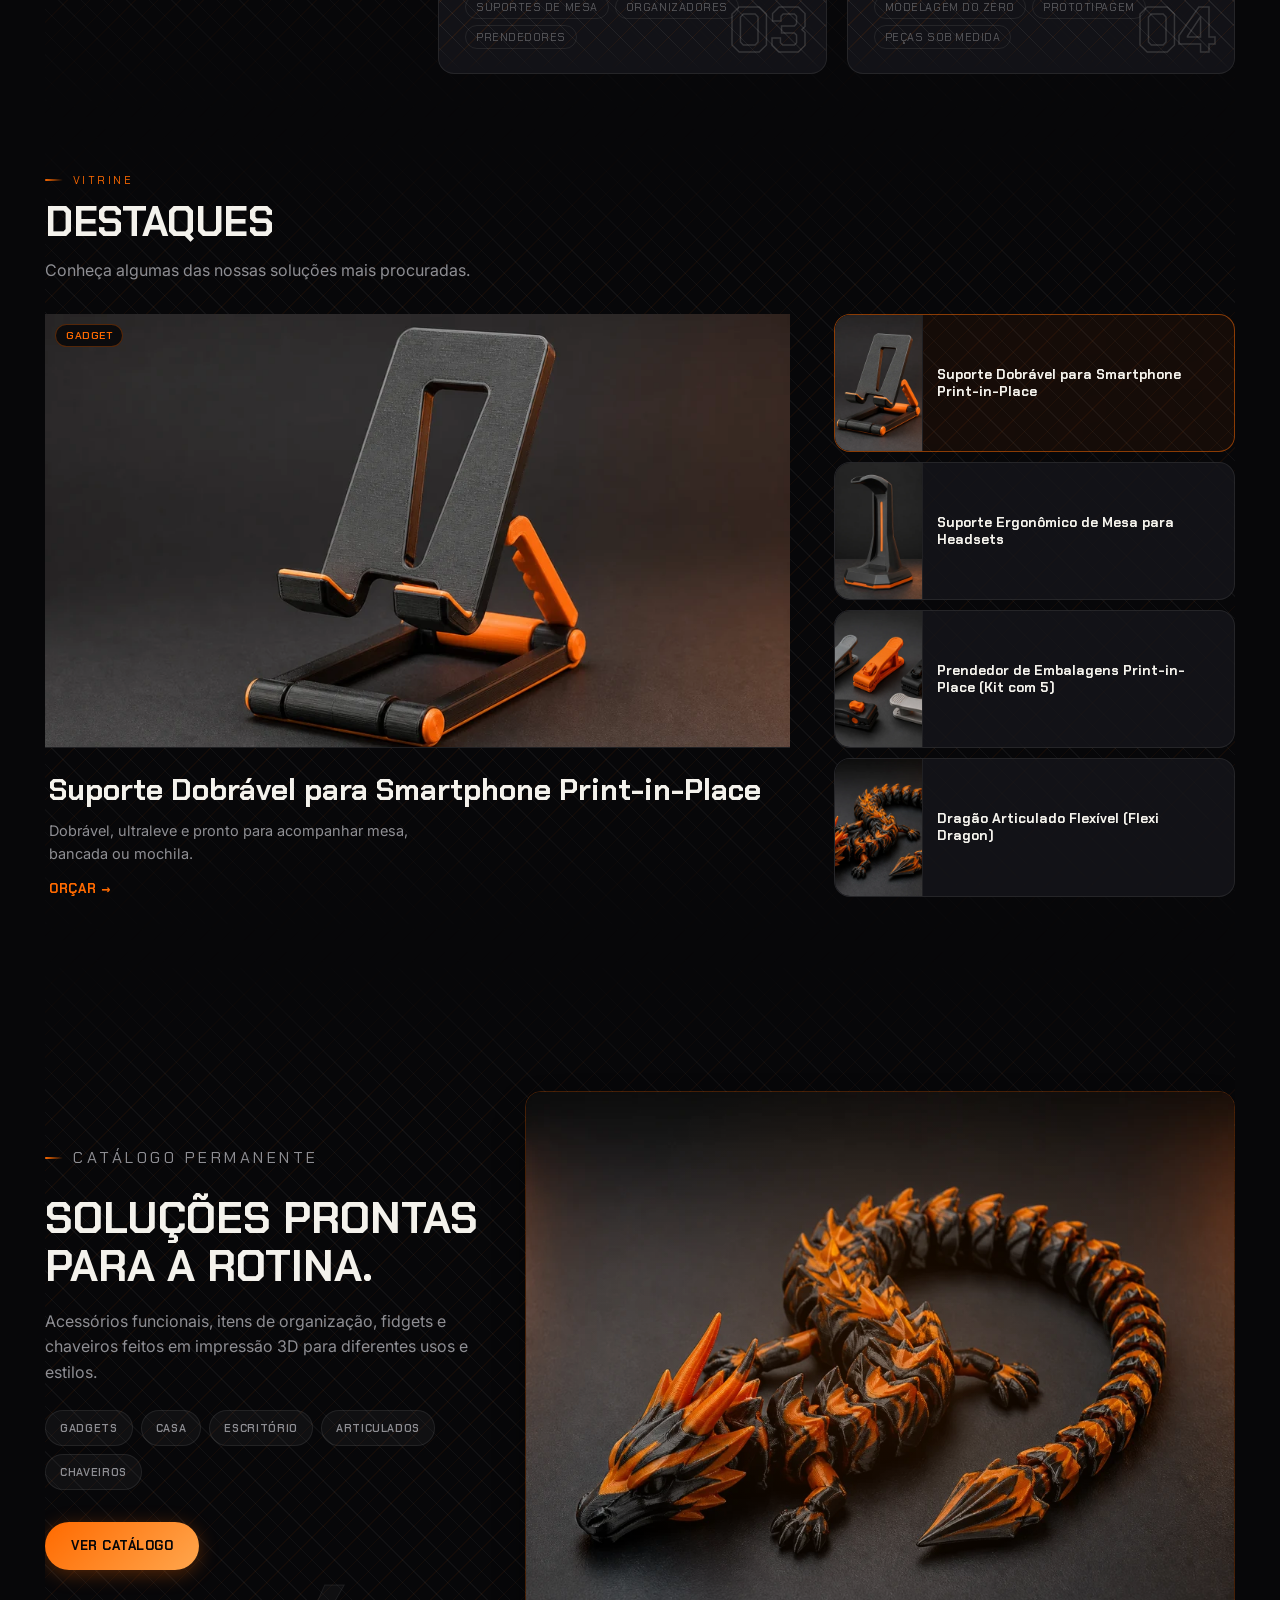
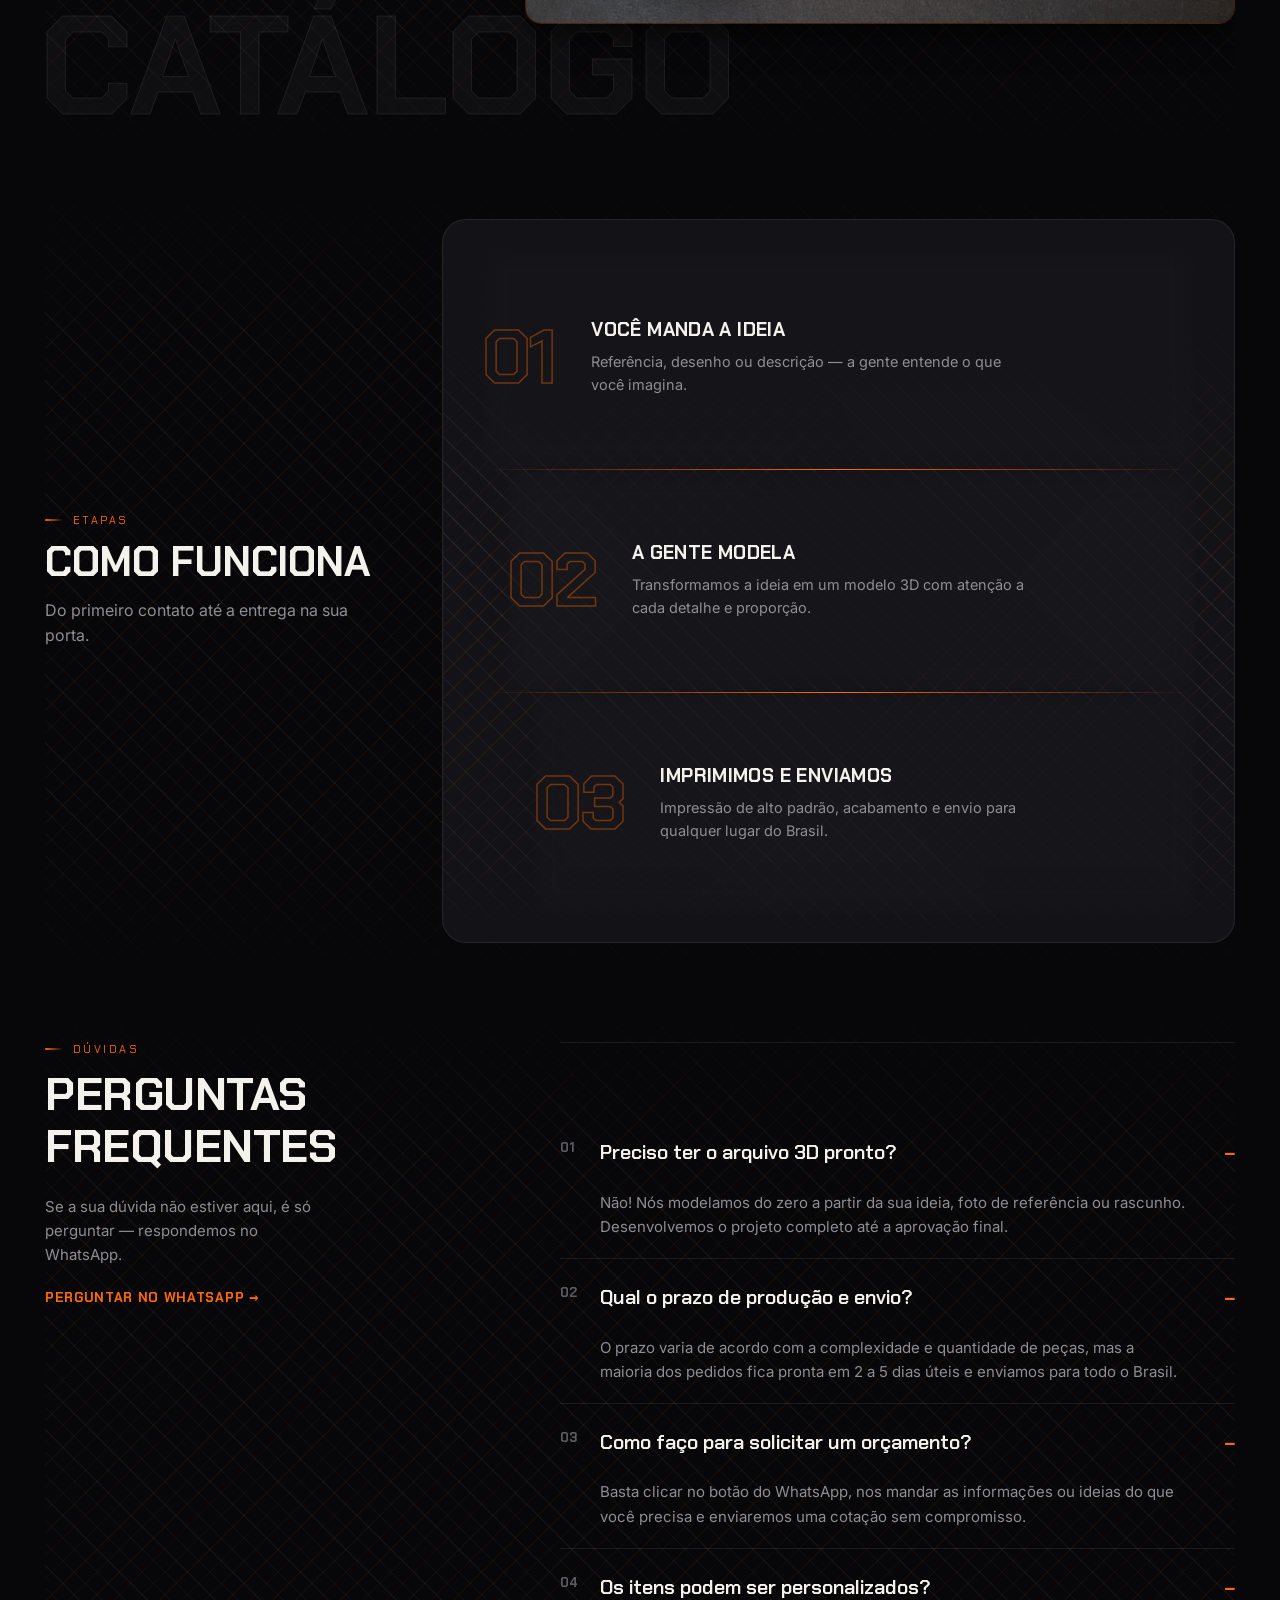
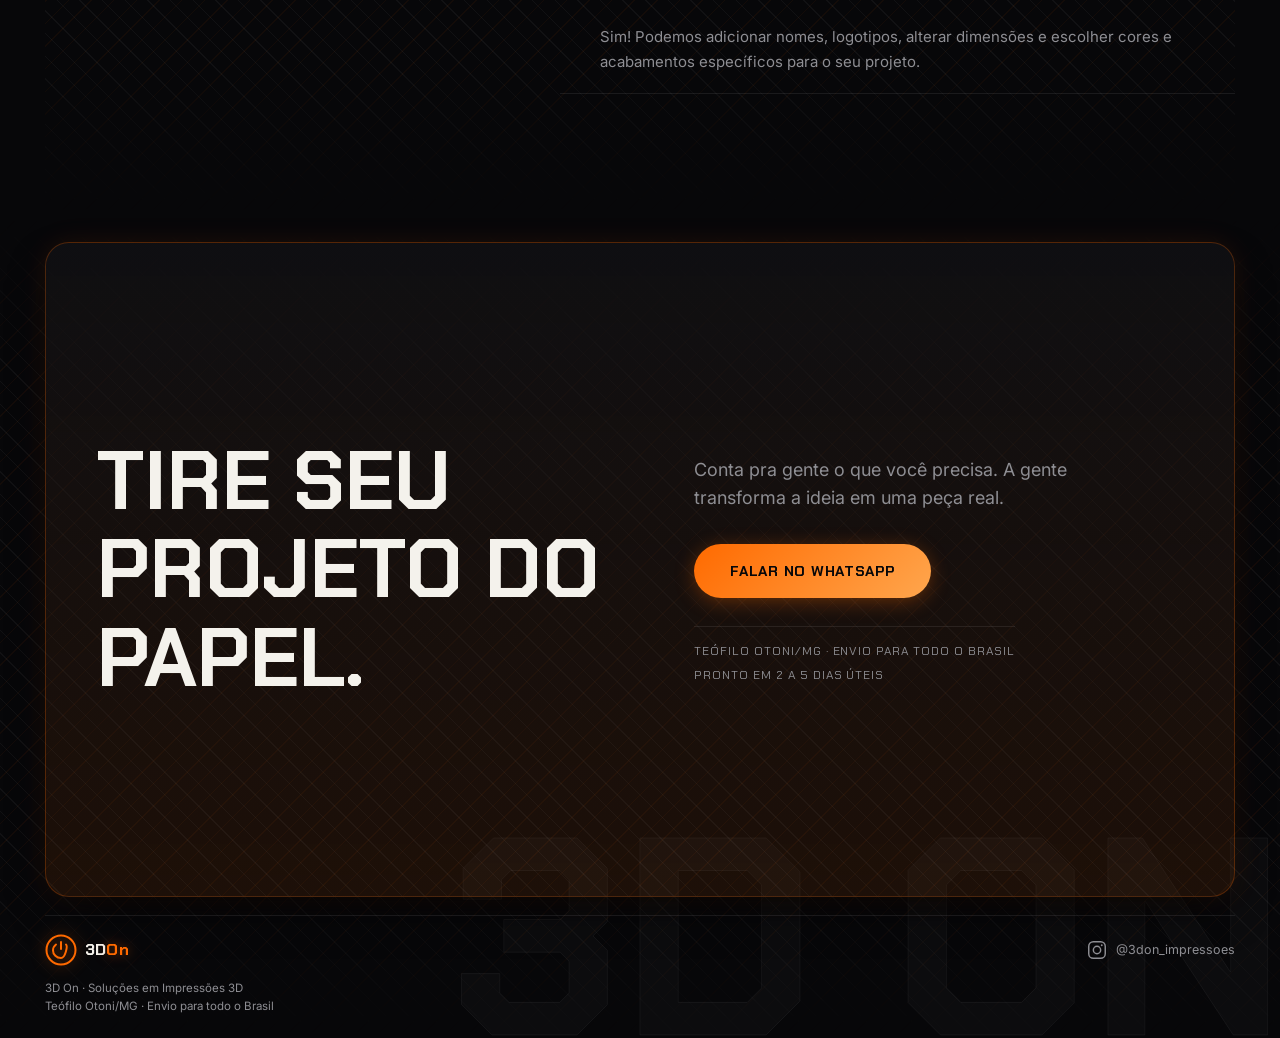
==== commit b5304753: "Update README" ====
--- a/index.html
+++ b/index.html
@@ -15,8 +15,8 @@
   <link
     href="https://fonts.googleapis.com/css2?family=Chakra+Petch:wght@400;500;600;700&family=Inter:wght@400;500;600;700;800&display=swap"
     rel="stylesheet">
-  <link rel="stylesheet" href="style.css?v=6f4f435c52c1">
-  <script src="script.js?v=66c5af8fe489" defer></script>
+  <link rel="stylesheet" href="style.css?v=4b8394fefe22">
+  <script src="script.js?v=46eeb2ae2a73" defer></script>
 </head>
 
 <body id="topo" data-view="home">
@@ -99,6 +99,13 @@
           <span class="badge-title" id="heroCarouselBadgeTitle">Impressão Realista — DD Treinamentos</span>
         </div>
       </div>
+
+      <!-- Faixa de fatos: responde o que o visitante pergunta antes de chamar no WhatsApp -->
+      <ul class="hero-facts">
+        <li>Teófilo Otoni/MG · envio para todo o Brasil</li>
+        <li>Modelagem inclusa — você não precisa do arquivo 3D</li>
+        <li>Pronto em 2 a 5 dias úteis</li>
+      </ul>
     </section>
 
     <!-- SECTION 03: O QUE A 3D ON FAZ (EDITORIAL LIST) -->
@@ -116,6 +123,11 @@
             <h3>Personalizados</h3>
             <p>Peças feitas sob medida para representar sua ideia ou marca.</p>
           </div>
+          <ul class="editorial-examples">
+            <li>Troféus</li>
+            <li>Brindes com logo</li>
+            <li>Peças com nome</li>
+          </ul>
           <span class="editorial-arrow" aria-hidden="true">&rarr;</span>
         </a>
 
@@ -125,6 +137,11 @@
             <h3>Presentes</h3>
             <p>Produtos exclusivos pensados para momentos especiais.</p>
           </div>
+          <ul class="editorial-examples">
+            <li>Chaveiros</li>
+            <li>Miniaturas colecionáveis</li>
+            <li>Peças articuladas</li>
+          </ul>
           <span class="editorial-arrow" aria-hidden="true">&rarr;</span>
         </a>
 
@@ -134,6 +151,11 @@
             <h3>Funcionais</h3>
             <p>Objetos práticos desenvolvidos para facilitar o uso diário.</p>
           </div>
+          <ul class="editorial-examples">
+            <li>Suportes de mesa</li>
+            <li>Organizadores</li>
+            <li>Prendedores</li>
+          </ul>
           <span class="editorial-arrow" aria-hidden="true">&rarr;</span>
         </a>
 
@@ -143,6 +165,11 @@
             <h3>Projetos</h3>
             <p>Modelagem + impressão 3D completa do conceito à entrega.</p>
           </div>
+          <ul class="editorial-examples">
+            <li>Modelagem do zero</li>
+            <li>Prototipagem</li>
+            <li>Peças sob medida</li>
+          </ul>
           <span class="editorial-arrow" aria-hidden="true">&rarr;</span>
         </a>
       </div>
@@ -154,6 +181,20 @@
         <p class="eyebrow">Vitrine</p>
         <h2>Destaques</h2>
         <p class="section-sub">Conheça algumas das nossas soluções mais procuradas.</p>
+      </div>
+
+      <div class="highlights-showroom" id="highlightsShowroom">
+        <figure class="highlight-media highlights-stage-media">
+          <img id="showroomImage" src="assets/catalogo/gadgets-e-dispositivos/suporte-dobravel-smartphone-print-in-place.webp" alt="Suporte Dobrável para Smartphone Print-in-Place">
+          <span class="highlight-tag" id="showroomTag">Gadget</span>
+        </figure>
+        <div class="highlight-body highlights-stage-body" id="showroomBody" aria-live="polite">
+          <h3 id="showroomTitle">Suporte Dobrável para Smartphone Print-in-Place</h3>
+          <p id="showroomDesc">Dobrável, ultraleve e pronto para acompanhar mesa, bancada ou mochila.</p>
+          <a class="highlight-cta" id="showroomCta" href="https://wa.me/5533900000000?text=Ol%C3%A1!%20Gostaria%20de%20solicitar%20um%20or%C3%A7amento%20para%20Suporte%20Dobr%C3%A1vel%20para%20Smartphone%20Print-in-Place." target="_blank" rel="noopener">
+            Orçar &rarr;
+          </a>
+        </div>
       </div>
 
       <div class="highlights-grid" id="highlightsCarousel" aria-label="Produtos em destaque">
@@ -225,6 +266,13 @@
         <p class="eyebrow">Catálogo permanente</p>
         <h2>SOLUÇÕES PRONTAS PARA A ROTINA.</h2>
         <p>Acessórios funcionais, itens de organização, fidgets e chaveiros feitos em impressão 3D para diferentes usos e estilos.</p>
+        <div class="catalog-collection-categories">
+          <a href="#catalogo-completo" class="filter-pill">Gadgets</a>
+          <a href="#catalogo-completo" class="filter-pill">Casa</a>
+          <a href="#catalogo-completo" class="filter-pill">Escritório</a>
+          <a href="#catalogo-completo" class="filter-pill">Articulados</a>
+          <a href="#catalogo-completo" class="filter-pill">Chaveiros</a>
+        </div>
         <a href="#catalogo-completo" class="btn btn-primary ripple-host">
           Ver Catálogo
         </a>
@@ -281,6 +329,12 @@
       <div class="section-head">
         <p class="eyebrow">Dúvidas</p>
         <h2>Perguntas Frequentes</h2>
+        <p class="faq-support">Se a sua dúvida não estiver aqui, é só perguntar — respondemos no WhatsApp.</p>
+        <a class="faq-support-link"
+          href="https://wa.me/5533900000000?text=Ol%C3%A1!%20Tenho%20uma%20d%C3%BAvida%20sobre%20a%203D%20On."
+          target="_blank" rel="noopener">
+          Perguntar no WhatsApp &rarr;
+        </a>
       </div>
 
       <div class="faq-editorial-list">
@@ -325,19 +379,6 @@
           </div>
         </div>
 
-      </div>
-    </section>
-
-    <!-- SECTION 08: CTA FINAL -->
-    <section class="final-cta-section reveal" id="orcamento">
-      <div class="final-cta-inner">
-        <h2>TIRE SEU PROJETO DO PAPEL.</h2>
-        <p>Conta pra gente o que você precisa. A gente transforma a ideia em uma peça real.</p>
-        <a class="btn btn-primary btn-large ripple-host"
-          href="https://wa.me/5533900000000?text=Ol%C3%A1!%20Quero%20fazer%20um%20or%C3%A7amento%20com%20a%203D%20On."
-          target="_blank" rel="noopener">
-          Falar no WhatsApp
-        </a>
       </div>
     </section>
 
@@ -790,24 +831,42 @@
     </details>
   </main>
 
-  <!-- Footer -->
-  <footer>
-    <div class="footer-top">
-      <div class="logo-mark">
-        <svg viewBox="0 0 32 32" fill="none" xmlns="http://www.w3.org/2000/svg">
-          <circle cx="16" cy="16" r="14.5" stroke="#ff6a00" stroke-width="2" />
-          <path d="M16 8V15" stroke="#ff6a00" stroke-width="2" stroke-linecap="round" />
-          <path d="M11 10.5C9.2 11.9 8 14 8 16.4C8 20.6 11.6 24 16 24C20.4 24 22.8 11.9 21 10.5"
-            stroke="#ff6a00" stroke-width="2" stroke-linecap="round" />
-        </svg>
-        <span>3D<b>On</b></span>
-      </div>
-      <a class="footer-social" href="https://www.instagram.com/3don_impressoes" target="_blank" rel="noopener">
-        <img src="assets/icons/instagram.svg" alt="" aria-hidden="true">
-        @3don_impressoes
-      </a>
-    </div>
-    <p class="meta">3D On · Soluções em Impressões 3D<br>Teófilo Otoni/MG · Envio para todo o Brasil</p>
+  <!-- Footer & CTA Final (Unificados) -->
+  <footer class="footer-unified reveal" id="orcamento">
+    <div class="footer-cta-card">
+      <h2 class="footer-cta-title">TIRE SEU PROJETO DO PAPEL.</h2>
+      <div class="footer-cta-main">
+        <p class="footer-cta-desc">Conta pra gente o que você precisa. A gente transforma a ideia em uma peça real.</p>
+        <a class="btn btn-primary btn-large footer-cta-btn ripple-host"
+          href="https://wa.me/5533900000000?text=Ol%C3%A1!%20Quero%20fazer%20um%20or%C3%A7amento%20com%20a%203D%20On."
+          target="_blank" rel="noopener">
+          Falar no WhatsApp
+        </a>
+        <ul class="footer-cta-meta">
+          <li>Teófilo Otoni/MG · envio para todo o Brasil</li>
+          <li>Pronto em 2 a 5 dias úteis</li>
+        </ul>
+      </div>
+    </div>
+
+    <div class="footer-bottom">
+      <div class="footer-top">
+        <div class="logo-mark">
+          <svg viewBox="0 0 32 32" fill="none" xmlns="http://www.w3.org/2000/svg">
+            <circle cx="16" cy="16" r="14.5" stroke="#ff6a00" stroke-width="2" />
+            <path d="M16 8V15" stroke="#ff6a00" stroke-width="2" stroke-linecap="round" />
+            <path d="M11 10.5C9.2 11.9 8 14 8 16.4C8 20.6 11.6 24 16 24C20.4 24 22.8 11.9 21 10.5"
+              stroke="#ff6a00" stroke-width="2" stroke-linecap="round" />
+          </svg>
+          <span>3D<b>On</b></span>
+        </div>
+        <a class="footer-social" href="https://www.instagram.com/3don_impressoes" target="_blank" rel="noopener">
+          <img src="assets/icons/instagram.svg" alt="" aria-hidden="true">
+          @3don_impressoes
+        </a>
+      </div>
+      <p class="meta">3D On · Soluções em Impressões 3D<br>Teófilo Otoni/MG · Envio para todo o Brasil</p>
+    </div>
   </footer>
 
   <!-- Floating Mobile Quick WhatsApp CTA -->
--- a/style.css
+++ b/style.css
@@ -47,6 +47,14 @@
   --track-display: .01em;
 }
 
+/* Espaçamento da malha de preenchimento (infill) das seções da home.
+   Registrado para poder ser animado — o padrão adensa quando a seção entra na tela. */
+@property --infill-gap {
+  syntax: '<length>';
+  inherits: false;
+  initial-value: 28px;
+}
+
 /* ==========================================================================
    2. BASE RESETS & GLOBAL STYLES
    ========================================================================== */
@@ -81,6 +89,7 @@
 .home-main,
 .catalog-page,
 footer {
+  width: 100%;
   max-width: var(--maxw);
   margin-left: auto;
   margin-right: auto;
@@ -485,6 +494,13 @@
   display: flex;
   gap: 12px;
   flex-wrap: wrap;
+}
+
+/* Faixa de fatos do hero: só existe no desktop, onde há altura sobrando.
+   No mobile o hero já está compacto e não deve crescer. */
+.hero-facts {
+  display: none;
+  list-style: none;
 }
 
 /* Hero Visual Composition — Slider de Projetos Entregues */
@@ -683,6 +699,13 @@
   flex-shrink: 0;
 }
 
+/* Exemplos por categoria: só no desktop, onde o card vira coluna alta e tem
+   altura para carregá-los. No mobile cada categoria é uma linha da lista. */
+.editorial-examples {
+  display: none;
+  list-style: none;
+}
+
 .editorial-item:hover .editorial-arrow,
 .editorial-item:active .editorial-arrow {
   transform: translateX(6px);
@@ -700,6 +723,10 @@
   display: grid;
   grid-template-columns: 1fr;
   gap: 20px;
+}
+
+.highlights-showroom {
+  display: none;
 }
 
 .highlight-card {
@@ -879,6 +906,10 @@
   line-height: 1.6;
   margin-bottom: 24px;
   max-width: 50ch;
+}
+
+.catalog-collection-categories {
+  display: none;
 }
 
 .catalog-collection-media-frame {
@@ -1075,37 +1106,15 @@
   max-width: 65ch;
 }
 
+/* Apoio da coluna esquerda do FAQ: só no desktop, onde a coluna existe. */
+.faq-support,
+.faq-support-link {
+  display: none;
+}
+
 /* ==========================================================================
-   12. CTA FINAL
+   12. CTA FINAL (UNIFICADO NO RODAPÉ)
    ========================================================================== */
-.final-cta-section {
-  padding: clamp(36px, 7vw, 64px) clamp(20px, 4vw, 48px);
-  background: linear-gradient(180deg, rgba(18, 18, 21, 0.75) 0%, rgba(255, 106, 0, 0.09) 100%);
-  border: 1px solid rgba(255, 106, 0, 0.25);
-  border-radius: var(--radius-lg);
-  margin-top: var(--section-gap);
-  margin-bottom: 36px;
-  text-align: center;
-  box-shadow: 0 20px 48px -15px rgba(0, 0, 0, 0.8), 0 0 28px rgba(255, 106, 0, 0.1);
-}
-
-.final-cta-inner h2 {
-  font-family: 'Chakra Petch', sans-serif;
-  font-size: clamp(26px, 5.5vw, 42px);
-  font-weight: 700;
-  line-height: 1.08;
-  text-transform: uppercase;
-  color: var(--white);
-  margin-bottom: 12px;
-}
-
-.final-cta-inner p {
-  color: var(--gray);
-  font-size: clamp(14px, 3vw, 16px);
-  line-height: 1.55;
-  max-width: 48ch;
-  margin: 0 auto 24px;
-}
 
 /* ==========================================================================
    13. SINGLE-PAGE VIEW ROUTING (HOME / CATALOG)
@@ -1965,14 +1974,53 @@
 }
 
 /* ==========================================================================
-   16. FOOTER & FLOATING WHATSAPP BUTTON
+   16. FOOTER & CTA FINAL (UNIFICADOS) & FLOATING WHATSAPP BUTTON
    ========================================================================== */
-footer {
-  padding-top: 32px;
+footer,
+.footer-unified {
+  padding-top: var(--section-gap);
   padding-bottom: 40px;
-  border-top: 1px solid var(--line);
   position: relative;
   z-index: 1;
+}
+
+.footer-cta-card {
+  padding: clamp(36px, 7vw, 64px) clamp(20px, 4vw, 48px);
+  background: linear-gradient(180deg, rgba(18, 18, 21, 0.75) 0%, rgba(255, 106, 0, 0.09) 100%);
+  border: 1px solid rgba(255, 106, 0, 0.25);
+  border-radius: var(--radius-lg);
+  text-align: center;
+  box-shadow: 0 20px 48px -15px rgba(0, 0, 0, 0.8), 0 0 28px rgba(255, 106, 0, 0.1);
+  margin-bottom: clamp(32px, 5vw, 48px);
+}
+
+.footer-cta-card h2,
+.footer-cta-title {
+  font-family: 'Chakra Petch', sans-serif;
+  font-size: clamp(26px, 5.5vw, 42px);
+  font-weight: 700;
+  line-height: 1.08;
+  text-transform: uppercase;
+  color: var(--white);
+  margin-bottom: 12px;
+}
+
+.footer-cta-card p,
+.footer-cta-desc {
+  color: var(--gray);
+  font-size: clamp(14px, 3vw, 16px);
+  line-height: 1.55;
+  max-width: 48ch;
+  margin: 0 auto 24px;
+}
+
+.footer-cta-meta {
+  display: none;
+}
+
+.footer-bottom {
+  border-top: 1px solid var(--line);
+  padding-top: 28px;
 }
 
 .footer-top {
@@ -2500,8 +2548,18 @@
    -------------------------------------------------------------------------- */
 @media (min-width: 1024px) {
   :root {
-    --container-pad: 36px;
+    --maxw: 100%;
+    --container-pad: clamp(32px, 3.5vw, 64px);
     --section-gap: 80px;
+  }
+
+  .topbar,
+  .home-main,
+  .catalog-page,
+  footer,
+  .scroll-progress {
+    max-width: 100%;
+    width: 100%;
   }
 
   /* Desktop full-page snap: each home section is one viewport tall. */
@@ -2510,16 +2568,132 @@
     scroll-padding-top: var(--home-scroll-padding, 64px);
   }
 
+  /* Altura exata, não apenas mínima: é o que o snap de página cheia promete.
+     Travar o teto também torna as faixas 1fr definidas, o que faz os cards
+     encolherem sozinhos em telas baixas em vez de estourar a tela. */
   html.home-scroll-snap-enabled #viewHome > section {
     width: 100%;
-    height: 100vh;
-    min-height: 100vh;
+    min-height: calc(100vh - var(--home-scroll-padding, 64px));
+    max-height: calc(100vh - var(--home-scroll-padding, 64px));
     margin-block: 0;
+    padding-block: clamp(48px, 5.5vh, 76px);
     scroll-snap-align: start;
     scroll-snap-stop: always;
-    overflow-x: hidden;
-    overflow-y: auto;
-    overscroll-behavior-y: contain;
+    box-sizing: border-box;
+  }
+
+  /* Seções cabeçalho + corpo: o corpo estica e ocupa a altura restante.
+     Editorial e Timeline saíram daqui — viraram grids de 2 colunas lado a lado,
+     mesmo padrão de Soluções/FAQ, que também não precisam desta regra. */
+  html.home-scroll-snap-enabled #viewHome > .highlights-section {
+    display: grid;
+    grid-template-rows: auto minmax(0, 1fr);
+    align-content: stretch;
+  }
+
+  /* Desktop full-page snap: unified footer fits exactly into the viewport */
+  html.home-scroll-snap-enabled footer.footer-unified,
+  html.home-scroll-snap-enabled footer {
+    width: 100%;
+    min-height: calc(100vh - var(--home-scroll-padding, 64px));
+    max-height: calc(100vh - var(--home-scroll-padding, 64px));
+    margin-block: 0;
+    padding-top: clamp(24px, 3vh, 36px);
+    padding-bottom: clamp(20px, 2.5vh, 32px);
+    scroll-snap-align: start;
+    scroll-snap-stop: always;
+    box-sizing: border-box;
+    display: flex;
+    flex-direction: column;
+    justify-content: space-between;
+  }
+
+  /* CTA final -> 2 blocos: título enorme à esquerda, conteúdo+CTA+infos à
+     direita, em vez de tudo empilhado e centralizado. */
+  html.home-scroll-snap-enabled footer.footer-unified .footer-cta-card,
+  html.home-scroll-snap-enabled footer .footer-cta-card {
+    flex: 1;
+    min-height: 0;
+    display: grid;
+    grid-template-columns: minmax(0, 55fr) minmax(0, 45fr);
+    align-items: center;
+    margin-bottom: clamp(16px, 2vh, 24px);
+    padding: clamp(28px, 4vh, 48px) clamp(24px, 4vw, 56px);
+  }
+
+  html.home-scroll-snap-enabled footer.footer-unified .footer-bottom,
+  html.home-scroll-snap-enabled footer .footer-bottom {
+    margin-top: auto;
+    padding-top: clamp(12px, 1.5vh, 18px);
+  }
+
+  html.home-scroll-snap-enabled footer.footer-unified .footer-top,
+  html.home-scroll-snap-enabled footer .footer-top {
+    margin-bottom: clamp(8px, 1vh, 12px);
+  }
+
+  /* ------------------------------------------------------------------
+     Assinatura: malha de preenchimento (infill retilíneo a 45°, o que a
+     fatiadora deposita por padrão em FDM). Adensa quando a seção entra
+     na tela — a peça sendo preenchida camada a camada.
+     ------------------------------------------------------------------ */
+  #viewHome > section::before,
+  footer.footer-unified::before {
+    content: '';
+    position: absolute;
+    inset: 0;
+    z-index: -1;
+    pointer-events: none;
+    border-radius: inherit;
+    opacity: 0;
+    background-image:
+      repeating-linear-gradient(45deg, rgba(255, 255, 255, 0.045) 0 1px, transparent 1px var(--infill-gap)),
+      repeating-linear-gradient(-45deg, rgba(255, 106, 0, 0.05) 0 1px, transparent 1px var(--infill-gap));
+    -webkit-mask-image: linear-gradient(180deg, transparent, #000 20%, #000 80%, transparent);
+    mask-image: linear-gradient(180deg, transparent, #000 20%, #000 80%, transparent);
+    transition: opacity 0.9s ease 0.15s, --infill-gap 1.1s cubic-bezier(0.16, 1, 0.3, 1) 0.15s;
+  }
+
+  /* .hero não carrega .reveal — a malha fica ligada desde o carregamento. */
+  #viewHome > .hero::before,
+  #viewHome > section.active::before,
+  footer.footer-unified.active::before {
+    opacity: 1;
+    --infill-gap: 16px;
+  }
+
+  /* Editorial: painel quase-quadrado, malha por item (mask mais compacta que a
+     versão antiga de card alto). Timeline: a malha saiu do card individual e
+     foi para o painel único — "seção transversal" da peça, não mais por etapa. */
+  .editorial-item::before,
+  .timeline-stepper::before {
+    content: '';
+    position: absolute;
+    inset: 0;
+    z-index: -1;
+    pointer-events: none;
+    border-radius: inherit;
+    opacity: 0;
+    background-image:
+      repeating-linear-gradient(45deg, rgba(255, 255, 255, 0.07) 0 1px, transparent 1px var(--infill-gap)),
+      repeating-linear-gradient(-45deg, rgba(255, 106, 0, 0.075) 0 1px, transparent 1px var(--infill-gap));
+    transition: opacity 0.9s ease 0.3s, --infill-gap 1.2s cubic-bezier(0.16, 1, 0.3, 1) 0.3s;
+  }
+
+  .editorial-item::before {
+    -webkit-mask-image: linear-gradient(180deg, transparent 6%, #000 32%, #000 90%, transparent);
+    mask-image: linear-gradient(180deg, transparent 6%, #000 32%, #000 90%, transparent);
+  }
+
+  .timeline-stepper::before {
+    -webkit-mask-image: linear-gradient(180deg, transparent 12%, #000 40%, #000 88%, transparent);
+    mask-image: linear-gradient(180deg, transparent 12%, #000 40%, #000 88%, transparent);
+  }
+
+  .reveal.active .editorial-item::before,
+  .reveal.active .timeline-stepper::before {
+    opacity: 1;
+    --infill-gap: 17px;
   }
 
   .topbar {
@@ -2527,135 +2701,693 @@
     padding-bottom: 18px;
   }
 
-  /* Hero Section -> Grid 2 Colunas Equilibrado */
+  /* Hero Section -> Vitrine de Produto: coluna de imagem ocupa as 2 linhas
+     (copy + régua técnica), moldura maior sem soltar o aspect-ratio real. */
   .hero {
     display: grid;
-    grid-template-columns: minmax(0, 1.15fr) minmax(0, 0.85fr);
-    gap: clamp(40px, 5vw, 68px);
-    align-items: center;
+    grid-template-columns: minmax(0, 30fr) minmax(0, 70fr);
+    grid-template-rows: minmax(0, 1fr) auto;
+    column-gap: clamp(36px, 4.5vw, 60px);
+    row-gap: 0;
+    align-items: stretch;
     min-height: 560px;
     padding-top: clamp(44px, 6vw, 76px);
     padding-bottom: clamp(44px, 6vw, 76px);
   }
 
+  .hero-copy {
+    grid-column: 1;
+    grid-row: 1;
+    display: flex;
+    flex-direction: column;
+    justify-content: center;
+  }
+
+  .print-heading {
+    font-size: clamp(52px, 5.6vw, 80px);
+  }
+
+  .hero-sub {
+    font-size: 17px;
+    margin-top: 20px;
+  }
+
+  .hero-actions {
+    margin-top: 30px;
+  }
+
   .hero-visual {
+    grid-column: 2;
+    grid-row: 1 / 3;
+    min-height: 0;
     margin-top: 0;
     padding-bottom: 0;
-  }
-
+    display: flex;
+    flex-direction: column;
+    justify-content: center;
+  }
+
+  /* Os projetos entregues são fotos 1672x941 (16:9). A moldura acompanha o
+     enquadramento delas e mantém a proporção travada — a vitrine cresce porque
+     .hero-visual agora ocupa as 2 linhas do grid (mais altura disponível), não
+     porque a moldura solta o aspect-ratio e deixa o object-fit:cover cropar. */
   .hero-carousel-frame {
-    aspect-ratio: 16 / 11;
-    max-height: 440px;
-  }
-
-  /* Soluções (Editorial) -> Grid 4 Colunas */
+    aspect-ratio: 16 / 10;
+    width: 100%;
+    max-height: 100%;
+    flex: 0 1 auto;
+    display: flex;
+    flex-direction: column;
+  }
+
+  .hero-carousel-track {
+    flex: 1 1 auto;
+    min-height: 0;
+  }
+
+  /* Ficha técnica: as duas badges viram barras cheias grudadas na moldura em
+     vez de pills flutuantes — sensação de informação de projeto, não overlay. */
+  .hero-badge-top {
+    top: 0;
+    left: 0;
+    right: 0;
+    width: 100%;
+    border-radius: 0;
+    padding: 10px 16px;
+    justify-content: flex-start;
+    background: rgba(7, 7, 9, 0.88);
+    border: 0;
+    border-bottom: 1px solid rgba(255, 106, 0, 0.3);
+    box-shadow: none;
+  }
+
+  /* Continua irmã de .hero-carousel-frame no DOM (não é filha) — mover para
+     dentro cortaria essa barra no mobile, onde a moldura tem overflow:hidden
+     e a badge hoje fica de propósito pendurada na borda. A integração visual
+     de "parte da moldura" vem só do dock por margem negativa abaixo. */
+  .hero-visual-badge {
+    position: static;
+    transform: none;
+    align-self: stretch;
+    width: 100%;
+    max-width: none;
+    border-radius: 0;
+    justify-content: flex-start;
+    padding: 10px 16px;
+    background: rgba(7, 7, 9, 0.92);
+    border: 1px solid rgba(255, 106, 0, 0.28);
+    border-top: none;
+    box-shadow: none;
+    margin: -1px 0 0;
+  }
+
+  /* Régua técnica: era 3 colunas ocupando a largura toda do hero; confinada a
+     30% de coluna, empilha na vertical junto do copy. */
+  .hero-facts {
+    display: flex;
+    flex-direction: column;
+    grid-column: 1;
+    grid-row: 2;
+    margin-top: clamp(20px, 3vh, 32px);
+    border-top: 1px solid var(--line);
+  }
+
+  .hero-facts li {
+    padding: 12px 0;
+    border-bottom: 1px solid var(--line);
+    font-family: 'Chakra Petch', sans-serif;
+    font-size: 12.5px;
+    font-weight: 500;
+    letter-spacing: 0.1em;
+    text-transform: uppercase;
+    color: var(--gray);
+    line-height: 1.5;
+  }
+
+  /* Soluções (Editorial) -> Composição 30/70: título à esquerda, matriz 2x2 à
+     direita. Abandona as "quatro torres verticais" — cada item vira painel
+     quase-quadrado em vez de coluna alta. */
+  .editorial-section {
+    display: grid;
+    grid-template-columns: minmax(240px, 30fr) minmax(0, 70fr);
+    gap: clamp(36px, 4vw, 56px);
+    align-items: stretch;
+  }
+
+  .editorial-section > .section-head {
+    grid-column: 1;
+    padding-bottom: 0;
+    min-height: 0;
+    display: flex;
+    flex-direction: column;
+    justify-content: center;
+  }
+
   .editorial-list {
-    grid-template-columns: repeat(4, 1fr);
+    grid-column: 2;
+    grid-template-columns: repeat(2, minmax(0, 1fr));
+    grid-template-rows: repeat(2, minmax(0, 1fr));
     gap: 20px;
+    height: 100%;
+    min-height: 0;
   }
 
   .editorial-item {
     flex-direction: column;
     align-items: flex-start;
-    padding: 26px 22px;
-    min-height: 220px;
+    padding: 24px 26px;
+    min-height: 0;
+    height: 100%;
+    position: relative;
+    border: 1px solid var(--line);
+    border-radius: var(--radius-md);
+    background: var(--surface-glass-card);
+    backdrop-filter: blur(12px);
   }
 
   .editorial-item:hover,
   .editorial-item:active {
-    padding-left: 22px;
+    padding-left: 26px;
     transform: translateY(-4px);
+    border-color: rgba(255, 106, 0, 0.45);
+    box-shadow: 0 14px 34px -10px rgba(0, 0, 0, 0.75), 0 0 22px var(--orange-glow);
+  }
+
+  /* Elemento visual técnico do painel: numeral de fundo neutro (não laranja —
+     é decorativo, o laranja fica racionado para preço/CTA/foco). */
+  .editorial-num {
+    display: block;
+    position: absolute;
+    right: 18px;
+    bottom: 10px;
+    font-size: clamp(48px, 5vw, 72px);
+    line-height: 1;
+    color: transparent;
+    -webkit-text-stroke: 1.5px var(--line-strong);
+    pointer-events: none;
+    z-index: 0;
   }
 
   .editorial-content {
-    margin: 12px 0 16px;
+    width: 100%;
+    margin: 0 0 16px;
+  }
+
+  .editorial-content h3 {
+    font-size: 22px;
+    margin-bottom: 8px;
+  }
+
+  .editorial-content p {
+    font-size: 14px;
+    line-height: 1.55;
+  }
+
+  /* Chips inline em vez de lista vertical — precisa caber num painel raso,
+     não mais numa coluna alta. */
+  .editorial-examples {
+    display: flex;
+    flex-wrap: wrap;
+    gap: 6px;
+    align-self: stretch;
+    margin-top: auto;
+    border-top: none;
+  }
+
+  .editorial-examples li {
+    padding: 4px 10px;
+    border: 1px solid var(--line);
+    border-radius: 999px;
+    font-family: 'Chakra Petch', sans-serif;
+    font-size: 11px;
+    letter-spacing: 0.05em;
+    text-transform: uppercase;
+    color: var(--gray-dim);
   }
 
   .editorial-arrow {
-    margin-top: auto;
-    align-self: flex-end;
-  }
-
-  /* Vitrine / Destaques -> Grid 4 Colunas */
+    display: none;
+  }
+
+  /* Vitrine / Destaques -> Showroom Interativo: um produto grande (stage) +
+     lista lateral compacta dos 4 produtos. Reaproveita .highlight-card/-media/
+     -body/-tag/-cta como base — só recompõe layout via classes combo/contexto. */
+  html.home-scroll-snap-enabled #viewHome > .highlights-section {
+    grid-template-columns: minmax(0, 65fr) minmax(0, 35fr);
+    grid-template-rows: auto minmax(0, 1fr);
+    grid-template-areas: "head head" "stage list";
+    column-gap: clamp(32px, 3.5vw, 48px);
+  }
+
+  .highlights-section > .section-head { grid-area: head; }
+  .highlights-showroom { grid-area: stage; }
+  .highlights-grid { grid-area: list; }
+
+  .highlights-showroom {
+    display: flex;
+    flex-direction: column;
+    min-height: 0;
+  }
+
+  .highlights-stage-media {
+    flex: 1 1 auto;
+    min-height: 0;
+    aspect-ratio: 4 / 5;
+  }
+
+  .highlights-stage-body {
+    flex: 0 0 auto;
+    padding: 22px 4px 0;
+  }
+
+  .highlights-stage-body h3 {
+    font-size: clamp(22px, 2.4vw, 30px);
+    margin-bottom: 10px;
+  }
+
+  .highlights-stage-body p {
+    font-size: 14.5px;
+    line-height: 1.6;
+    color: var(--gray);
+    max-width: 46ch;
+  }
+
+  /* Lista lateral: 4 linhas compactas em vez de 4 colunas. */
   .highlights-grid {
-    grid-template-columns: repeat(4, 1fr);
-    gap: 24px;
-  }
-
-  /* Timeline (Como Funciona) -> Fluxo Horizontal Contínuo */
-  .timeline-stepper {
-    display: flex;
+    grid-template-columns: 1fr;
+    grid-template-rows: repeat(4, minmax(0, 1fr));
+    gap: 10px;
+    height: 100%;
+    min-height: 0;
+  }
+
+  .highlight-card {
     flex-direction: row;
     align-items: stretch;
-    justify-content: space-between;
-    max-width: 100%;
+    height: 100%;
+    max-height: none;
+    min-height: 0;
+  }
+
+  .highlights-grid .highlight-media {
+    aspect-ratio: 1 / 1;
+    width: clamp(64px, 7vw, 88px);
+    flex: 0 0 auto;
+    border-bottom: none;
+    border-right: 1px solid var(--line);
+  }
+
+  .highlights-grid .highlight-tag {
+    display: none;
+  }
+
+  .highlights-grid .highlight-body {
+    padding: 10px 14px;
+    flex: 1 1 auto;
+    justify-content: center;
+  }
+
+  .highlights-grid .highlight-body h3 {
+    font-size: 13.5px;
+    margin-bottom: 0;
+  }
+
+  .highlights-grid .highlight-body p,
+  .highlights-grid .highlight-cta {
+    display: none;
+  }
+
+  .highlight-card.is-active {
+    border-color: rgba(255, 106, 0, 0.5);
+    background: rgba(255, 106, 0, 0.06);
+  }
+
+  /* Seção Coleção -> Split-Screen de verdade: sem moldura de card própria na
+     seção, a foto ocupa quase toda a metade direita conectada ao grid geral. */
+  .catalog-collection-section {
+    padding: 0;
+    background: none;
+    border: 0;
+    border-radius: 0;
+    box-shadow: none;
+    margin-top: 0;
+    margin-bottom: 0;
+    grid-template-columns: minmax(0, 38fr) minmax(0, 62fr);
+    gap: clamp(32px, 3.5vw, 56px);
+    align-items: stretch;
+    align-content: stretch;
+    overflow: hidden;
+  }
+
+  .catalog-collection-content {
+    position: relative;
+    display: flex;
+    flex-direction: column;
+    justify-content: center;
+    align-items: flex-start;
+  }
+
+  /* Tipografia outline gigante e discreta, cortada pelas bordas — o elemento
+     técnico da seção. Cor neutra: laranja fica racionado para preço/CTA/foco. */
+  .catalog-collection-content::before {
+    content: 'CATÁLOGO';
+    position: absolute;
+    left: -0.04em;
+    bottom: -0.12em;
+    z-index: 0;
+    font-family: 'Chakra Petch', sans-serif;
+    font-weight: 700;
+    font-size: clamp(90px, 11vw, 170px);
+    line-height: 1;
+    white-space: nowrap;
+    color: rgba(255, 255, 255, 0.035);
+    -webkit-text-stroke: 1px rgba(255, 255, 255, 0.08);
+    pointer-events: none;
+  }
+
+  .catalog-collection-content > * {
+    position: relative;
+    z-index: 1;
+  }
+
+  .catalog-collection-content h2 {
+    font-size: clamp(36px, 3.4vw, 48px);
+    margin-bottom: 18px;
+  }
+
+  .catalog-collection-content p {
+    font-size: 16px;
+    margin-bottom: 24px;
+  }
+
+  .catalog-collection-categories {
+    display: flex;
+    flex-wrap: wrap;
+    gap: 8px;
+    margin-bottom: 32px;
+  }
+
+  .catalog-collection-media {
+    height: 100%;
+    display: flex;
+    align-items: center;
+  }
+
+  /* Mantém o enquadramento paisagem: esticar a moldura até a altura da tela
+     cortaria a cabeça do dragão. A peça vale mais que os últimos pixels. */
+  .catalog-collection-media-frame {
+    aspect-ratio: 4 / 3;
+    width: 100%;
+    max-height: 100%;
+    flex: 0 1 auto;
+  }
+
+  /* Como Funciona -> Painel Único: título 30% à esquerda, processo 70% à
+     direita, como faixas horizontais deslocadas (fluxo de fabricação) em vez
+     de 3 cards altos e iguais. */
+  .timeline-section {
+    display: grid;
+    grid-template-columns: minmax(240px, 30fr) minmax(0, 70fr);
+    gap: clamp(40px, 4.5vw, 64px);
+  }
+
+  .timeline-section > .section-head {
+    padding-bottom: 0;
+    display: flex;
+    flex-direction: column;
+    justify-content: center;
+  }
+
+  .timeline-stepper {
+    flex-direction: column;
+    justify-content: center;
+    align-items: stretch;
+    max-width: none;
+    height: 100%;
+    min-height: 0;
     gap: 0;
+    border: 1px solid var(--line);
+    border-radius: var(--radius-lg);
+    padding: clamp(20px, 3vh, 36px) clamp(24px, 3vw, 40px);
+    background: var(--surface-glass-card);
+    backdrop-filter: blur(12px);
+    position: relative;
+    overflow: hidden;
   }
 
   .timeline-step {
+    flex-direction: row;
+    align-items: center;
+    flex: 1 1 0;
+    min-height: 0;
+    max-width: none;
+    padding: clamp(18px, 2.5vh, 28px) 0;
+    gap: clamp(20px, 3vw, 36px);
+    background: none;
+    border: 0;
+    border-radius: 0;
+  }
+
+  .timeline-step:hover,
+  .timeline-step:active {
+    transform: none;
+    border-color: transparent;
+    box-shadow: none;
+  }
+
+  /* Volta à ordem natural do DOM (numeral antes do texto) — deixa de ser
+     marca d'água de rodapé porque a faixa é rasa, não mais um card alto. */
+  .timeline-num {
+    order: 0;
+    width: auto;
+    height: auto;
+    margin: 0;
+    padding: 0;
+    border: 0;
+    border-radius: 0;
+    background: none;
+    box-shadow: none;
+    flex-shrink: 0;
+    font-size: clamp(56px, 6vw, 84px);
+    line-height: 0.82;
+    letter-spacing: -0.03em;
+    color: transparent;
+    -webkit-text-stroke: 1.5px rgba(255, 106, 0, 0.4);
+  }
+
+  .timeline-step:hover .timeline-num {
+    -webkit-text-stroke-color: rgba(255, 106, 0, 0.65);
+  }
+
+  .timeline-text {
+    order: 1;
+    padding-top: 0;
+    flex: 1 1 auto;
+    display: flex;
+    flex-direction: column;
+  }
+
+  .timeline-text h3 {
+    font-size: 19px;
+    margin-bottom: 8px;
+  }
+
+  .timeline-text p {
+    font-size: 14.5px;
+    line-height: 1.6;
+    max-width: 46ch;
+  }
+
+  /* Leve deslocamento entre etapas, lembrando um fluxo de fabricação. DOM:
+     step, line, step, line, step — steps são os filhos 1, 3, 5. */
+  .timeline-step:nth-child(3) {
+    margin-left: clamp(16px, 2vw, 32px);
+  }
+
+  .timeline-step:nth-child(5) {
+    margin-left: clamp(32px, 4vw, 64px);
+  }
+
+  /* Linha atravessando as 3 etapas: era conector horizontal entre cards lado
+     a lado, agora separador horizontal entre faixas empilhadas. */
+  .timeline-line {
+    width: 100%;
+    height: 1px;
+    flex: 0 0 auto;
+    background: linear-gradient(90deg, transparent, var(--orange), transparent);
+    margin: 0;
+    align-self: stretch;
+  }
+
+  /* Cabeçalhos de seção ganham peso na tela grande */
+  .section-head {
+    padding-bottom: 32px;
+  }
+
+  .section-head h2 {
+    font-size: clamp(38px, 3.2vw, 46px);
+  }
+
+  .section-sub {
+    font-size: 16px;
+    margin-top: 12px;
+  }
+
+  /* FAQ -> Duas Colunas. Sem acordeão no desktop: as respostas ficam abertas.
+     Acordeão existe para economizar altura, e aqui altura é o que sobra. */
+  .faq-editorial-section {
+    display: grid;
+    grid-template-columns: minmax(280px, 0.8fr) minmax(0, 1.2fr);
+    gap: clamp(36px, 5vw, 64px);
+    align-items: start;
+  }
+
+  /* Sem sticky: dentro de uma seção travada em 100vh de altura, o sticky nunca
+     tem o que fazer — é complexidade sem benefício real. */
+  .faq-editorial-section .section-head {
+    padding-bottom: 0;
+  }
+
+  .faq-editorial-section .section-head h2 {
+    font-size: clamp(42px, 3.6vw, 54px);
+  }
+
+  .faq-support {
+    display: block;
+    margin-top: 22px;
+    font-size: 15px;
+    color: var(--gray);
+    line-height: 1.6;
+    max-width: 32ch;
+  }
+
+  .faq-support-link {
+    display: inline-flex;
+    align-items: center;
+    gap: 8px;
+    margin-top: 22px;
+    font-family: 'Chakra Petch', sans-serif;
+    font-size: 13.5px;
+    font-weight: 700;
+    letter-spacing: 0.05em;
+    text-transform: uppercase;
+    color: var(--orange);
+    transition: gap 0.2s ease, color 0.2s ease;
+  }
+
+  .faq-support-link:hover {
+    gap: 12px;
+    color: var(--orange-2);
+  }
+
+  .faq-editorial-list {
+    align-self: stretch;
+    justify-content: center;
+    counter-reset: faq-item;
+  }
+
+  /* Faixa numerada 01-04, via CSS counter — sem HTML/JS novo. */
+  .faq-editorial-item {
+    counter-increment: faq-item;
+    position: relative;
+  }
+
+  .faq-editorial-item::before {
+    content: counter(faq-item, decimal-leading-zero);
+    position: absolute;
+    left: 0;
+    top: clamp(22px, 2.8vh, 32px);
+    font-family: 'Chakra Petch', sans-serif;
+    font-size: 13px;
+    font-weight: 700;
+    letter-spacing: 0.05em;
+    color: var(--gray-dim);
+  }
+
+  /* Altura em vh: com as quatro respostas abertas, um padding fixo estouraria
+     a tela em 1366px. */
+  .faq-editorial-question {
+    padding: clamp(22px, 2.8vh, 32px) 0 clamp(22px, 2.8vh, 32px) 40px;
+    font-size: 20px;
+  }
+
+  .faq-editorial-answer {
+    padding-left: 40px;
+  }
+
+  .faq-editorial-answer p {
+    font-size: 15px;
+    line-height: 1.65;
+  }
+
+  /* Footer & CTA Final (Desktop) */
+  .footer-cta-card {
+    padding: clamp(48px, 5vh, 64px) clamp(32px, 4vw, 56px);
+  }
+
+  .footer-cta-card h2,
+  .footer-cta-title {
+    font-size: clamp(40px, 5vw + 2vh, 84px);
+    max-width: none;
+    margin-inline: 0;
+    margin-bottom: 0;
+    text-align: left;
+  }
+
+  .footer-cta-main {
+    display: flex;
     flex-direction: column;
     align-items: flex-start;
-    flex: 1;
-    max-width: 360px;
-    padding: 26px 22px;
-    gap: 0;
-  }
-
-  .timeline-step:hover,
-  .timeline-step:active {
-    transform: translateY(-6px);
-    border-color: rgba(255, 106, 0, 0.45);
-    box-shadow: 0 16px 36px -10px rgba(0, 0, 0, 0.75), 0 0 24px var(--orange-glow);
-  }
-
-  .timeline-num {
-    width: 48px;
-    height: 48px;
+    text-align: left;
+  }
+
+  .footer-cta-card p,
+  .footer-cta-desc {
     font-size: 18px;
-    margin-bottom: 18px;
-  }
-
-  .timeline-text {
-    padding-top: 0;
-    flex: 1;
+    max-width: 42ch;
+    margin-inline: 0;
+    margin-bottom: 32px;
+  }
+
+  .footer-cta-meta {
     display: flex;
     flex-direction: column;
-  }
-
-  .timeline-text h3 {
-    font-size: 17px;
-    margin-bottom: 8px;
-  }
-
-  .timeline-text p {
-    font-size: 14px;
-    line-height: 1.6;
-    max-width: 32ch;
-  }
-
-  .timeline-line {
-    width: auto;
-    flex: 0 0 clamp(20px, 3.5vw, 48px);
-    height: 2px;
-    background: linear-gradient(90deg, var(--orange), rgba(255, 106, 0, 0.3));
-    margin-left: 10px;
-    margin-right: 10px;
-    margin-top: 50px;
-    align-self: flex-start;
-  }
-
-  /* FAQ -> Grid 2 Colunas (Cabeçalho à esquerda, Acordeão à direita) */
-  .faq-editorial-section {
-    display: grid;
-    grid-template-columns: minmax(280px, 0.75fr) minmax(0, 1.25fr);
-    gap: clamp(36px, 5vw, 64px);
-    align-items: start;
-  }
-
-  .faq-editorial-section .section-head {
-    position: sticky;
-    top: 96px;
-    padding-bottom: 0;
+    gap: 8px;
+    list-style: none;
+    margin-top: 28px;
+    padding-top: 16px;
+    border-top: 1px solid var(--line);
+  }
+
+  .footer-cta-meta li {
+    font-family: 'Chakra Petch', sans-serif;
+    font-size: 12px;
+    letter-spacing: 0.08em;
+    text-transform: uppercase;
+    color: var(--gray);
+  }
+
+  /* Watermark "3D ON" gigante e quase imperceptível — ::after porque ::before
+     já é a malha de infill da seção. */
+  footer.footer-unified {
+    position: relative;
+    overflow: hidden;
+  }
+
+  footer.footer-unified::after {
+    content: '3D ON';
+    position: absolute;
+    z-index: -1;
+    right: -0.02em;
+    bottom: -0.15em;
+    font-family: 'Chakra Petch', sans-serif;
+    font-weight: 700;
+    font-size: clamp(160px, 22vw, 340px);
+    line-height: 1;
+    white-space: nowrap;
+    color: rgba(255, 255, 255, 0.025);
+    -webkit-text-stroke: 1px rgba(255, 255, 255, 0.05);
+    pointer-events: none;
   }
 
   /* Catálogo Controls Toolbar Desktop */
@@ -2730,9 +3462,9 @@
     gap: 24px;
   }
 
-  /* Floating WhatsApp ajustado ao grid max-width */
+  /* Floating WhatsApp ajustado */
   .floating-whatsapp {
-    right: max(calc((100vw - var(--maxw)) / 2 + 28px), 28px);
+    right: clamp(24px, 2.5vw, 36px);
     bottom: 28px;
   }
 
@@ -2746,8 +3478,8 @@
    -------------------------------------------------------------------------- */
 @media (min-width: 1440px) {
   :root {
-    --maxw: 1360px;
-    --container-pad: 40px;
+    --maxw: 100%;
+    --container-pad: clamp(40px, 4.5vw, 84px);
     --section-gap: 88px;
   }
 
@@ -2793,4 +3525,13 @@
     height: auto !important;
     clip-path: none !important;
   }
-}
+
+  /* A malha de preenchimento entra estática, já na densidade final. */
+  #viewHome > section::before,
+  .editorial-item::before,
+  .timeline-stepper::before {
+    opacity: 1 !important;
+    --infill-gap: 16px;
+    transition: none !important;
+  }
+}
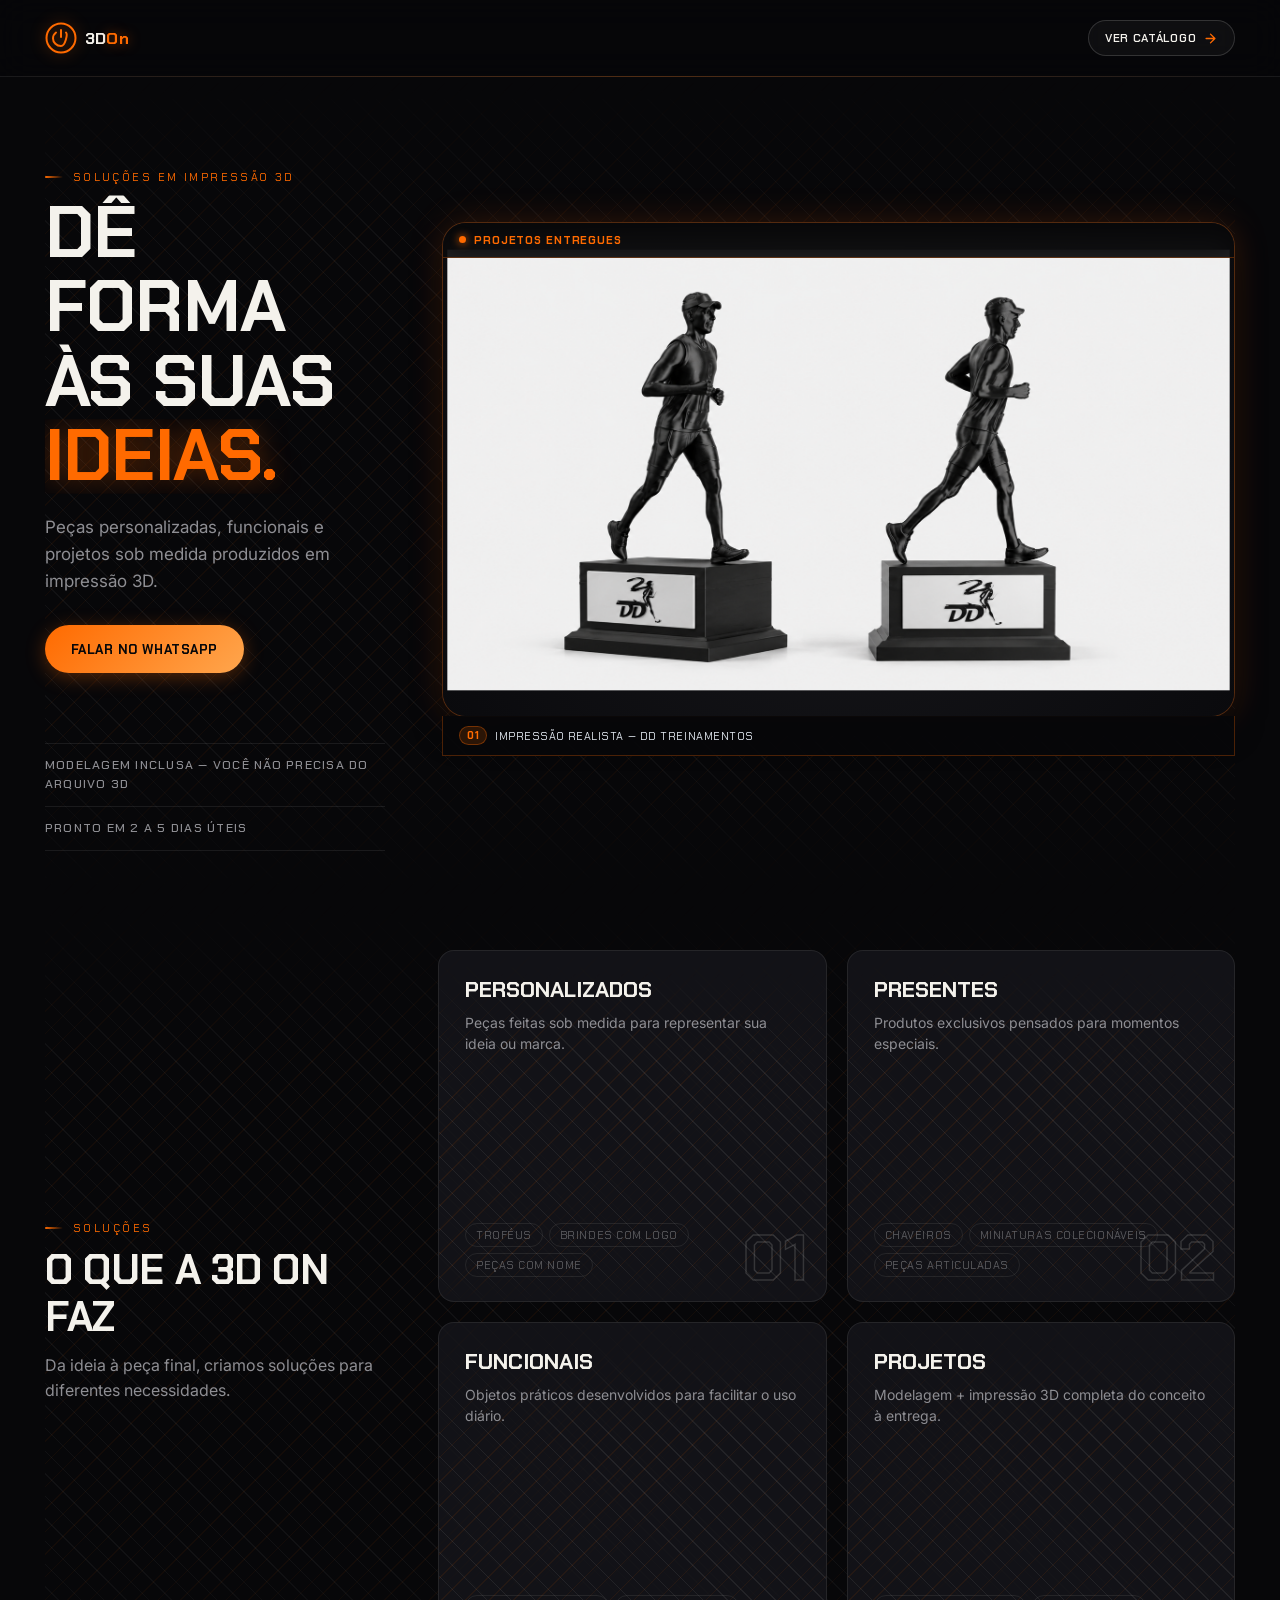
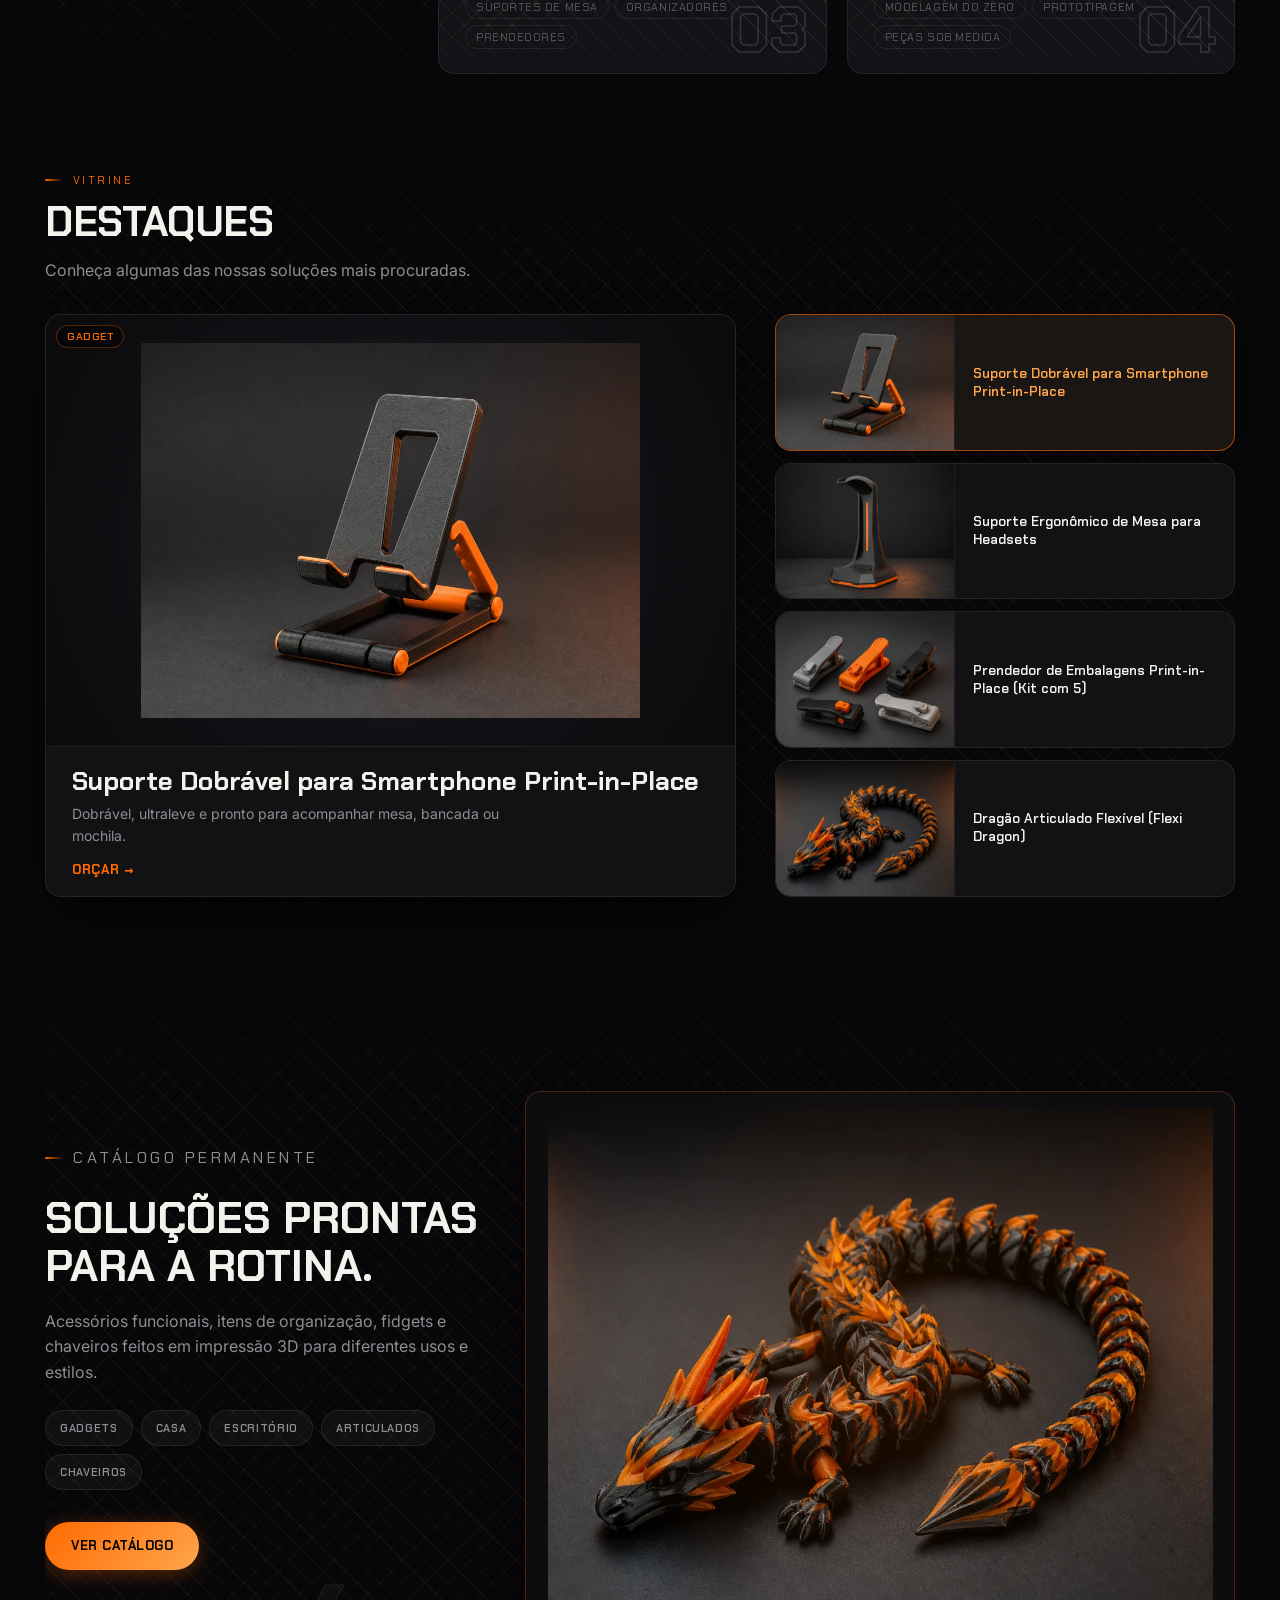
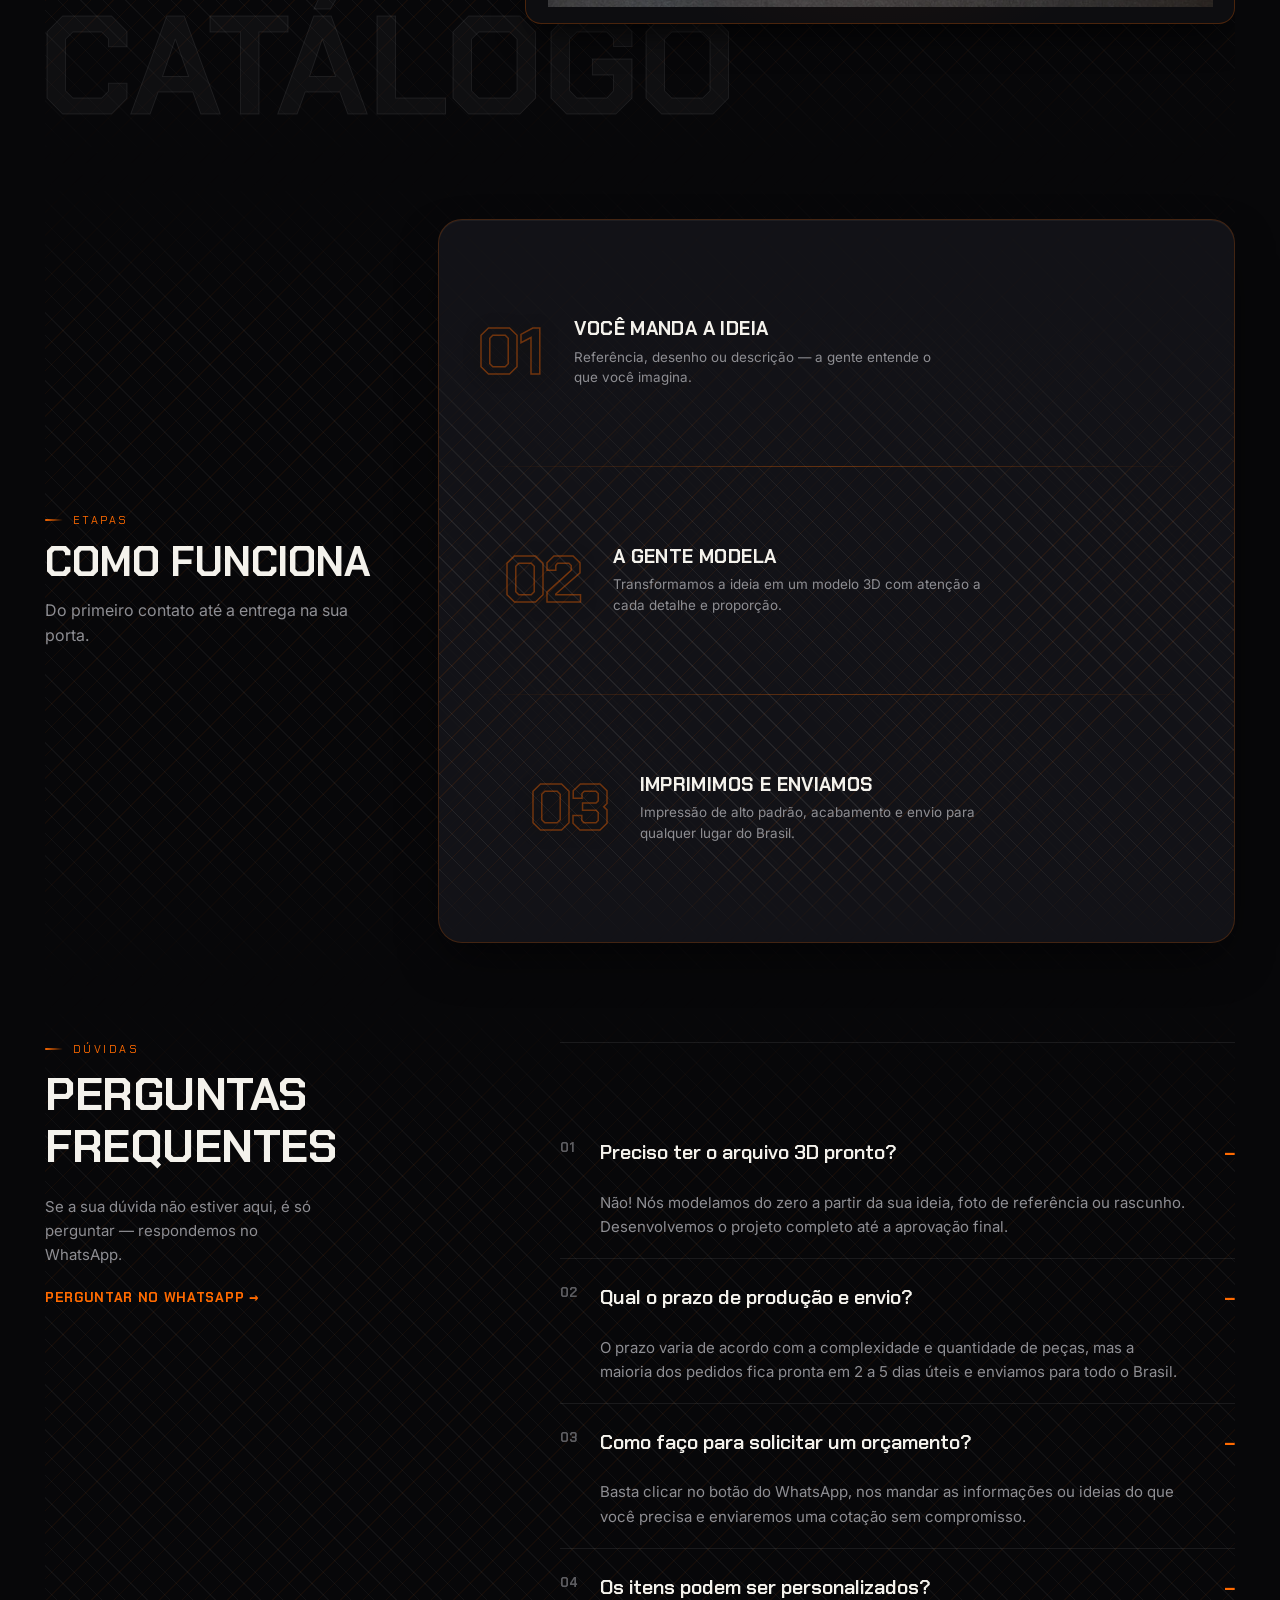
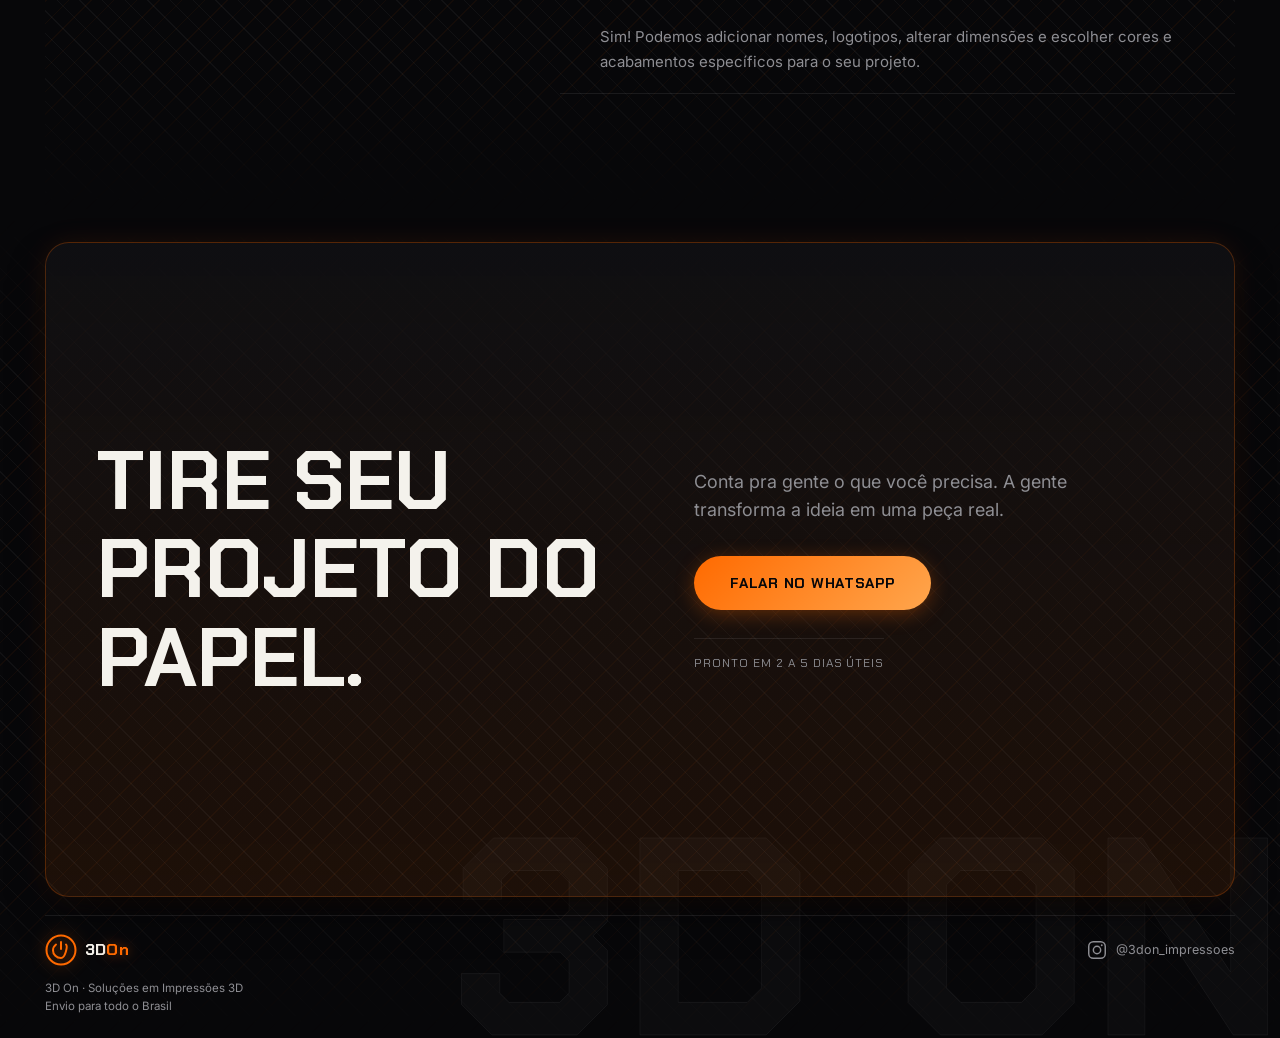
==== commit d03e0501: "Atualiza arquivos" ====
--- a/index.html
+++ b/index.html
@@ -102,7 +102,6 @@
 
       <!-- Faixa de fatos: responde o que o visitante pergunta antes de chamar no WhatsApp -->
       <ul class="hero-facts">
-        <li>Teófilo Otoni/MG · envio para todo o Brasil</li>
         <li>Modelagem inclusa — você não precisa do arquivo 3D</li>
         <li>Pronto em 2 a 5 dias úteis</li>
       </ul>
@@ -412,7 +411,7 @@
 
     <!-- View Switcher Toolbar -->
     <div class="view-toolbar">
-      <div class="results-count" id="resultsCount" role="status" aria-live="polite">10 peças</div>
+      <div class="results-count" id="resultsCount" role="status" aria-live="polite"></div>
       <div class="view-switch" role="group" aria-label="Alterar visualização do catálogo">
         <button class="view-btn" type="button" id="gridBtn" aria-label="Modo Grade" aria-pressed="false">
           <img src="assets/icons/view-grid.svg" alt="" aria-hidden="true">
@@ -797,15 +796,6 @@
       <p>Ajuste a busca — ou peça um modelo sob medida.</p>
     </div>
 
-    <!-- Custom Idea Banner -->
-    <div class="custom-banner reveal">
-      <h2>Tem uma peça na cabeça?</h2>
-      <p>Modelamos do zero: você descreve, a gente desenha, imprime e envia.</p>
-      <a class="btn-primary ripple-host" href="https://wa.me/5533900000000?text=Ol%C3%A1!%20Tenho%20uma%20ideia%20de%20produto%20e%20gostaria%20de%20conversar%20sobre%20um%20projeto%20personalizado." target="_blank" rel="noopener">
-        Falar no WhatsApp
-      </a>
-    </div>
-
     <details class="image-credits" id="imageCredits">
       <summary>Guia de Materiais e Resoluções</summary>
       <p class="credits-note">Trabalhamos com filamentos de alta qualidade e diferentes níveis de detalhamento para atender exatamente à necessidade do seu projeto.</p>
@@ -843,7 +833,6 @@
           Falar no WhatsApp
         </a>
         <ul class="footer-cta-meta">
-          <li>Teófilo Otoni/MG · envio para todo o Brasil</li>
           <li>Pronto em 2 a 5 dias úteis</li>
         </ul>
       </div>
@@ -865,7 +854,7 @@
           @3don_impressoes
         </a>
       </div>
-      <p class="meta">3D On · Soluções em Impressões 3D<br>Teófilo Otoni/MG · Envio para todo o Brasil</p>
+      <p class="meta">3D On · Soluções em Impressões 3D<br>Envio para todo o Brasil</p>
     </div>
   </footer>
 
--- a/style.css
+++ b/style.css
@@ -963,12 +963,14 @@
   -webkit-backdrop-filter: blur(12px);
   position: relative;
   z-index: 2;
-  transition: transform 0.28s cubic-bezier(0.16, 1, 0.3, 1),
-              border-color 0.28s ease,
-              box-shadow 0.28s ease;
+  transition: transform 0.3s cubic-bezier(0.16, 1, 0.3, 1),
+              border-color 0.3s cubic-bezier(0.16, 1, 0.3, 1),
+              box-shadow 0.3s cubic-bezier(0.16, 1, 0.3, 1),
+              background 0.3s cubic-bezier(0.16, 1, 0.3, 1);
 }
 
 .timeline-step:hover,
+.timeline-step:focus-within,
 .timeline-step:active {
   transform: translateX(6px);
   border-color: rgba(255, 106, 0, 0.45);
@@ -990,14 +992,19 @@
   display: flex;
   align-items: center;
   justify-content: center;
-  box-shadow: 0 0 16px var(--orange-glow), inset 0 0 8px rgba(255, 106, 0, 0.1);
+  text-shadow: 0 0 12px var(--orange-glow);
   flex-shrink: 0;
-  transition: transform 0.25s ease, border-color 0.25s ease, box-shadow 0.25s ease;
-}
-
-.timeline-step:hover .timeline-num {
+  transition: -webkit-text-stroke-color 0.35s cubic-bezier(0.16, 1, 0.3, 1),
+              text-shadow 0.35s cubic-bezier(0.16, 1, 0.3, 1),
+              filter 0.35s cubic-bezier(0.16, 1, 0.3, 1),
+              transform 0.35s cubic-bezier(0.16, 1, 0.3, 1),
+              border-color 0.35s cubic-bezier(0.16, 1, 0.3, 1);
+}
+
+.timeline-step:hover .timeline-num,
+.timeline-step:focus-within .timeline-num {
   border-color: var(--orange);
-  box-shadow: 0 0 20px rgba(255, 106, 0, 0.5), inset 0 0 10px rgba(255, 106, 0, 0.2);
+  text-shadow: 0 0 8px rgba(255, 106, 0, 0.7), 0 0 16px var(--orange-glow);
   transform: scale(1.05);
 }
 
@@ -1016,6 +1023,12 @@
   letter-spacing: 0.02em;
   margin-bottom: 6px;
   line-height: 1.25;
+  transition: color 0.3s cubic-bezier(0.16, 1, 0.3, 1);
+}
+
+.timeline-step:hover .timeline-text h3,
+.timeline-step:focus-within .timeline-text h3 {
+  color: var(--orange-2);
 }
 
 .timeline-text p {
@@ -1023,6 +1036,12 @@
   color: var(--gray);
   line-height: 1.55;
   max-width: 42ch;
+  transition: color 0.3s cubic-bezier(0.16, 1, 0.3, 1);
+}
+
+.timeline-step:hover .timeline-text p,
+.timeline-step:focus-within .timeline-text p {
+  color: var(--white);
 }
 
 /* Connecting Line (Mobile Vertical) */
@@ -1034,6 +1053,17 @@
   position: relative;
   z-index: 1;
   border-radius: 2px;
+  transition: background 0.3s cubic-bezier(0.16, 1, 0.3, 1),
+              box-shadow 0.3s cubic-bezier(0.16, 1, 0.3, 1);
+}
+
+/* Iluminação do conector adjacente */
+.timeline-step:hover + .timeline-line,
+.timeline-step:focus-within + .timeline-line,
+.timeline-line:has(+ .timeline-step:hover),
+.timeline-line:has(+ .timeline-step:focus-within) {
+  background: var(--orange);
+  box-shadow: 0 0 10px var(--orange-glow), 0 0 20px rgba(255, 106, 0, 0.4);
 }
 
 /* ==========================================================================
@@ -1274,11 +1304,12 @@
 .view-toolbar {
   display: flex;
   align-items: center;
-  justify-content: space-between;
+  justify-content: flex-end;
   padding: 4px 0 14px;
 }
 
 .results-count {
+  display: none !important;
   font-family: 'Chakra Petch', sans-serif;
   font-size: var(--t-label);
   font-weight: 600;
@@ -2262,6 +2293,11 @@
     columns: 2;
     column-gap: 32px;
   }
+
+  .highlight-media img {
+    object-fit: contain;
+    padding: 12px;
+  }
 }
 
 /* --------------------------------------------------------------------------
@@ -2378,7 +2414,8 @@
   }
 
   .cat-grid.list-mode .product-media img {
-    object-fit: cover;
+    object-fit: contain;
+    padding: 6px;
   }
 
   .cat-grid.list-mode .product-media figcaption {
@@ -2522,6 +2559,15 @@
     grid-template-columns: 1.15fr 0.85fr;
     gap: 36px;
     padding: 40px 36px;
+  }
+
+  .catalog-collection-media-frame {
+    background: #0d0d10;
+  }
+
+  .catalog-collection-media-frame img {
+    object-fit: contain;
+    padding: 16px;
   }
 
   /* Modal de Detalhes -> Layout 2 Colunas Side-by-Side */
@@ -2765,6 +2811,15 @@
     min-height: 0;
   }
 
+  .hero-carousel-slide {
+    background: radial-gradient(circle at center, #18181c 0%, #0a0a0d 100%);
+    padding: 12px;
+  }
+
+  .hero-carousel-img {
+    object-fit: contain;
+  }
+
   /* Ficha técnica: as duas badges viram barras cheias grudadas na moldura em
      vez de pills flutuantes — sensação de informação de projeto, não overlay. */
   .hero-badge-top {
@@ -2933,10 +2988,11 @@
      lista lateral compacta dos 4 produtos. Reaproveita .highlight-card/-media/
      -body/-tag/-cta como base — só recompõe layout via classes combo/contexto. */
   html.home-scroll-snap-enabled #viewHome > .highlights-section {
-    grid-template-columns: minmax(0, 65fr) minmax(0, 35fr);
+    grid-template-columns: minmax(0, 60fr) minmax(0, 40fr);
     grid-template-rows: auto minmax(0, 1fr);
     grid-template-areas: "head head" "stage list";
-    column-gap: clamp(32px, 3.5vw, 48px);
+    column-gap: clamp(24px, 3vw, 40px);
+    align-items: stretch;
   }
 
   .highlights-section > .section-head { grid-area: head; }
@@ -2946,55 +3002,121 @@
   .highlights-showroom {
     display: flex;
     flex-direction: column;
+    height: 100%;
     min-height: 0;
+    background: var(--surface);
+    border: 1px solid var(--line);
+    border-radius: var(--radius-md);
+    overflow: hidden;
+    box-shadow: 0 20px 48px -12px rgba(0, 0, 0, 0.65), inset 0 1px 0 rgba(255, 255, 255, 0.05);
+    position: relative;
   }
 
   .highlights-stage-media {
-    flex: 1 1 auto;
+    flex: 1 1 0;
     min-height: 0;
-    aspect-ratio: 4 / 5;
+    width: 100%;
+    aspect-ratio: auto;
+    position: relative;
+    overflow: hidden;
+    background: radial-gradient(circle at center, #18181c 0%, #0b0b0e 100%);
+    padding: 16px;
+    border-bottom: 1px solid var(--line);
+    display: flex;
+    align-items: center;
+    justify-content: center;
+  }
+
+  .highlights-stage-media img {
+    width: 100%;
+    height: 100%;
+    object-fit: contain;
+    display: block;
+    transition: transform 0.4s ease;
   }
 
   .highlights-stage-body {
     flex: 0 0 auto;
-    padding: 22px 4px 0;
+    background: var(--surface);
+    padding: clamp(14px, 2vh, 22px) clamp(18px, 2.2vw, 26px);
+    display: flex;
+    flex-direction: column;
+    justify-content: center;
   }
 
   .highlights-stage-body h3 {
-    font-size: clamp(22px, 2.4vw, 30px);
-    margin-bottom: 10px;
+    font-size: clamp(20px, 2.1vw, 26px);
+    margin-bottom: 6px;
+    line-height: 1.25;
   }
 
   .highlights-stage-body p {
-    font-size: 14.5px;
-    line-height: 1.6;
+    font-size: 14px;
+    line-height: 1.55;
     color: var(--gray);
-    max-width: 46ch;
-  }
-
-  /* Lista lateral: 4 linhas compactas em vez de 4 colunas. */
+    max-width: 48ch;
+  }
+
+  /* Lista lateral: 4 linhas compactas em sincronia com o showroom */
   .highlights-grid {
+    display: grid;
     grid-template-columns: 1fr;
-    grid-template-rows: repeat(4, minmax(0, 1fr));
-    gap: 10px;
+    grid-template-rows: repeat(4, 1fr);
+    gap: 12px;
     height: 100%;
     min-height: 0;
   }
 
-  .highlight-card {
+  .highlights-grid .highlight-card {
     flex-direction: row;
     align-items: stretch;
     height: 100%;
     max-height: none;
     min-height: 0;
+    background: var(--surface);
+    border: 1px solid var(--line);
+    border-radius: var(--radius-md);
+    backdrop-filter: none;
+    -webkit-backdrop-filter: none;
+    overflow: hidden;
+    cursor: pointer;
+    transition: border-color 0.25s cubic-bezier(0.16, 1, 0.3, 1),
+                background 0.25s cubic-bezier(0.16, 1, 0.3, 1),
+                box-shadow 0.25s cubic-bezier(0.16, 1, 0.3, 1),
+                transform 0.25s cubic-bezier(0.16, 1, 0.3, 1);
+  }
+
+  .highlights-grid .highlight-card:hover:not(.is-active) {
+    border-color: rgba(255, 106, 0, 0.4);
+    background: var(--surface-2);
+    transform: translateX(4px);
+  }
+
+  .highlights-grid .highlight-card.is-active {
+    border-color: rgba(255, 106, 0, 0.6);
+    background: #1a1614;
+    box-shadow: 0 4px 20px rgba(0, 0, 0, 0.5), inset 3px 0 0 var(--orange);
   }
 
   .highlights-grid .highlight-media {
-    aspect-ratio: 1 / 1;
-    width: clamp(64px, 7vw, 88px);
+    width: auto;
+    height: 100%;
+    aspect-ratio: 4 / 3;
     flex: 0 0 auto;
+    background: #0d0d10;
     border-bottom: none;
     border-right: 1px solid var(--line);
+    position: relative;
+    overflow: hidden;
+  }
+
+  .highlights-grid .highlight-media img {
+    object-fit: cover;
+    padding: 0;
+    width: 100%;
+    height: 100%;
+    display: block;
+    transition: transform 0.4s ease;
   }
 
   .highlights-grid .highlight-tag {
@@ -3002,24 +3124,37 @@
   }
 
   .highlights-grid .highlight-body {
-    padding: 10px 14px;
+    padding: clamp(10px, 1.4vh, 16px) clamp(12px, 1.4vw, 18px);
     flex: 1 1 auto;
+    display: flex;
+    flex-direction: column;
     justify-content: center;
+    min-width: 0;
+    background: transparent;
   }
 
   .highlights-grid .highlight-body h3 {
-    font-size: 13.5px;
+    font-size: clamp(12.5px, 1.05vw, 14.5px);
+    font-weight: 600;
+    color: var(--white);
     margin-bottom: 0;
+    line-height: 1.35;
+    transition: color 0.2s ease;
+    overflow: hidden;
+    text-overflow: ellipsis;
+    display: -webkit-box;
+    -webkit-line-clamp: 2;
+    -webkit-box-orient: vertical;
+  }
+
+  .highlights-grid .highlight-card.is-active .highlight-body h3,
+  .highlights-grid .highlight-card:hover .highlight-body h3 {
+    color: var(--orange-2);
   }
 
   .highlights-grid .highlight-body p,
   .highlights-grid .highlight-cta {
     display: none;
-  }
-
-  .highlight-card.is-active {
-    border-color: rgba(255, 106, 0, 0.5);
-    background: rgba(255, 106, 0, 0.06);
   }
 
   /* Seção Coleção -> Split-Screen de verdade: sem moldura de card própria na
@@ -3100,6 +3235,12 @@
     width: 100%;
     max-height: 100%;
     flex: 0 1 auto;
+    background: #0d0d10;
+  }
+
+  .catalog-collection-media-frame img {
+    object-fit: contain;
+    padding: 16px;
   }
 
   /* Como Funciona -> Painel Único: título 30% à esquerda, processo 70% à
@@ -3108,7 +3249,8 @@
   .timeline-section {
     display: grid;
     grid-template-columns: minmax(240px, 30fr) minmax(0, 70fr);
-    gap: clamp(40px, 4.5vw, 64px);
+    gap: clamp(36px, 4vw, 64px);
+    align-items: stretch;
   }
 
   .timeline-section > .section-head {
@@ -3120,37 +3262,48 @@
 
   .timeline-stepper {
     flex-direction: column;
-    justify-content: center;
+    justify-content: space-between;
     align-items: stretch;
     max-width: none;
     height: 100%;
     min-height: 0;
     gap: 0;
-    border: 1px solid var(--line);
+    border: 1px solid rgba(255, 106, 0, 0.2);
     border-radius: var(--radius-lg);
-    padding: clamp(20px, 3vh, 36px) clamp(24px, 3vw, 40px);
+    padding: clamp(16px, 2.2vh, 32px) clamp(24px, 3vw, 40px);
     background: var(--surface-glass-card);
-    backdrop-filter: blur(12px);
+    backdrop-filter: blur(16px);
+    -webkit-backdrop-filter: blur(16px);
+    box-shadow: 0 20px 48px -12px rgba(0, 0, 0, 0.65), inset 0 1px 0 rgba(255, 255, 255, 0.05);
     position: relative;
     overflow: hidden;
   }
 
   .timeline-step {
+    display: flex;
     flex-direction: row;
     align-items: center;
     flex: 1 1 0;
     min-height: 0;
     max-width: none;
-    padding: clamp(18px, 2.5vh, 28px) 0;
-    gap: clamp(20px, 3vw, 36px);
+    padding: clamp(10px, 1.6vh, 20px) 0;
+    gap: clamp(18px, 2.5vw, 32px);
     background: none;
     border: 0;
     border-radius: 0;
+    box-shadow: none;
+    backdrop-filter: none;
+    -webkit-backdrop-filter: none;
+    position: relative;
+    z-index: 2;
+    cursor: default;
+    transition: transform 0.3s cubic-bezier(0.16, 1, 0.3, 1);
   }
 
   .timeline-step:hover,
+  .timeline-step:focus-within,
   .timeline-step:active {
-    transform: none;
+    transform: translateX(8px);
     border-color: transparent;
     box-shadow: none;
   }
@@ -3168,15 +3321,24 @@
     background: none;
     box-shadow: none;
     flex-shrink: 0;
-    font-size: clamp(56px, 6vw, 84px);
+    font-size: clamp(48px, 5.2vw, 76px);
     line-height: 0.82;
     letter-spacing: -0.03em;
     color: transparent;
+    text-shadow: none;
     -webkit-text-stroke: 1.5px rgba(255, 106, 0, 0.4);
-  }
-
-  .timeline-step:hover .timeline-num {
-    -webkit-text-stroke-color: rgba(255, 106, 0, 0.65);
+    filter: drop-shadow(0 2px 8px rgba(0, 0, 0, 0.8));
+    transition: -webkit-text-stroke-color 0.35s cubic-bezier(0.16, 1, 0.3, 1),
+                text-shadow 0.35s cubic-bezier(0.16, 1, 0.3, 1),
+                filter 0.35s cubic-bezier(0.16, 1, 0.3, 1),
+                transform 0.35s cubic-bezier(0.16, 1, 0.3, 1);
+  }
+
+  .timeline-step:hover .timeline-num,
+  .timeline-step:focus-within .timeline-num {
+    -webkit-text-stroke-color: var(--orange);
+    filter: drop-shadow(0 0 8px rgba(255, 106, 0, 0.65)) drop-shadow(0 2px 6px rgba(0, 0, 0, 0.8));
+    transform: scale(1.04);
   }
 
   .timeline-text {
@@ -3185,17 +3347,30 @@
     flex: 1 1 auto;
     display: flex;
     flex-direction: column;
+    justify-content: center;
   }
 
   .timeline-text h3 {
-    font-size: 19px;
-    margin-bottom: 8px;
+    font-size: clamp(16.5px, 1.5vw, 19.5px);
+    margin-bottom: clamp(4px, 0.6vh, 8px);
+    transition: color 0.3s cubic-bezier(0.16, 1, 0.3, 1);
+  }
+
+  .timeline-step:hover .timeline-text h3,
+  .timeline-step:focus-within .timeline-text h3 {
+    color: var(--orange-2);
   }
 
   .timeline-text p {
-    font-size: 14.5px;
-    line-height: 1.6;
-    max-width: 46ch;
+    font-size: clamp(13px, 1.05vw, 14.5px);
+    line-height: 1.55;
+    max-width: 48ch;
+    transition: color 0.3s cubic-bezier(0.16, 1, 0.3, 1);
+  }
+
+  .timeline-step:hover .timeline-text p,
+  .timeline-step:focus-within .timeline-text p {
+    color: var(--white);
   }
 
   /* Leve deslocamento entre etapas, lembrando um fluxo de fabricação. DOM:
@@ -3213,10 +3388,24 @@
   .timeline-line {
     width: 100%;
     height: 1px;
-    flex: 0 0 auto;
-    background: linear-gradient(90deg, transparent, var(--orange), transparent);
+    flex: 0 0 1px;
+    background: linear-gradient(90deg, transparent, rgba(255, 106, 0, 0.35), transparent);
     margin: 0;
     align-self: stretch;
+    box-shadow: none;
+    position: relative;
+    z-index: 1;
+    transition: background 0.3s cubic-bezier(0.16, 1, 0.3, 1),
+                box-shadow 0.3s cubic-bezier(0.16, 1, 0.3, 1);
+  }
+
+  /* Conector horizontal iluminado no hover/foco da etapa adjacente */
+  .timeline-step:hover + .timeline-line,
+  .timeline-step:focus-within + .timeline-line,
+  .timeline-line:has(+ .timeline-step:hover),
+  .timeline-line:has(+ .timeline-step:focus-within) {
+    background: var(--orange);
+    box-shadow: 0 0 10px var(--orange-glow), 0 0 16px rgba(255, 106, 0, 0.5);
   }
 
   /* Cabeçalhos de seção ganham peso na tela grande */
